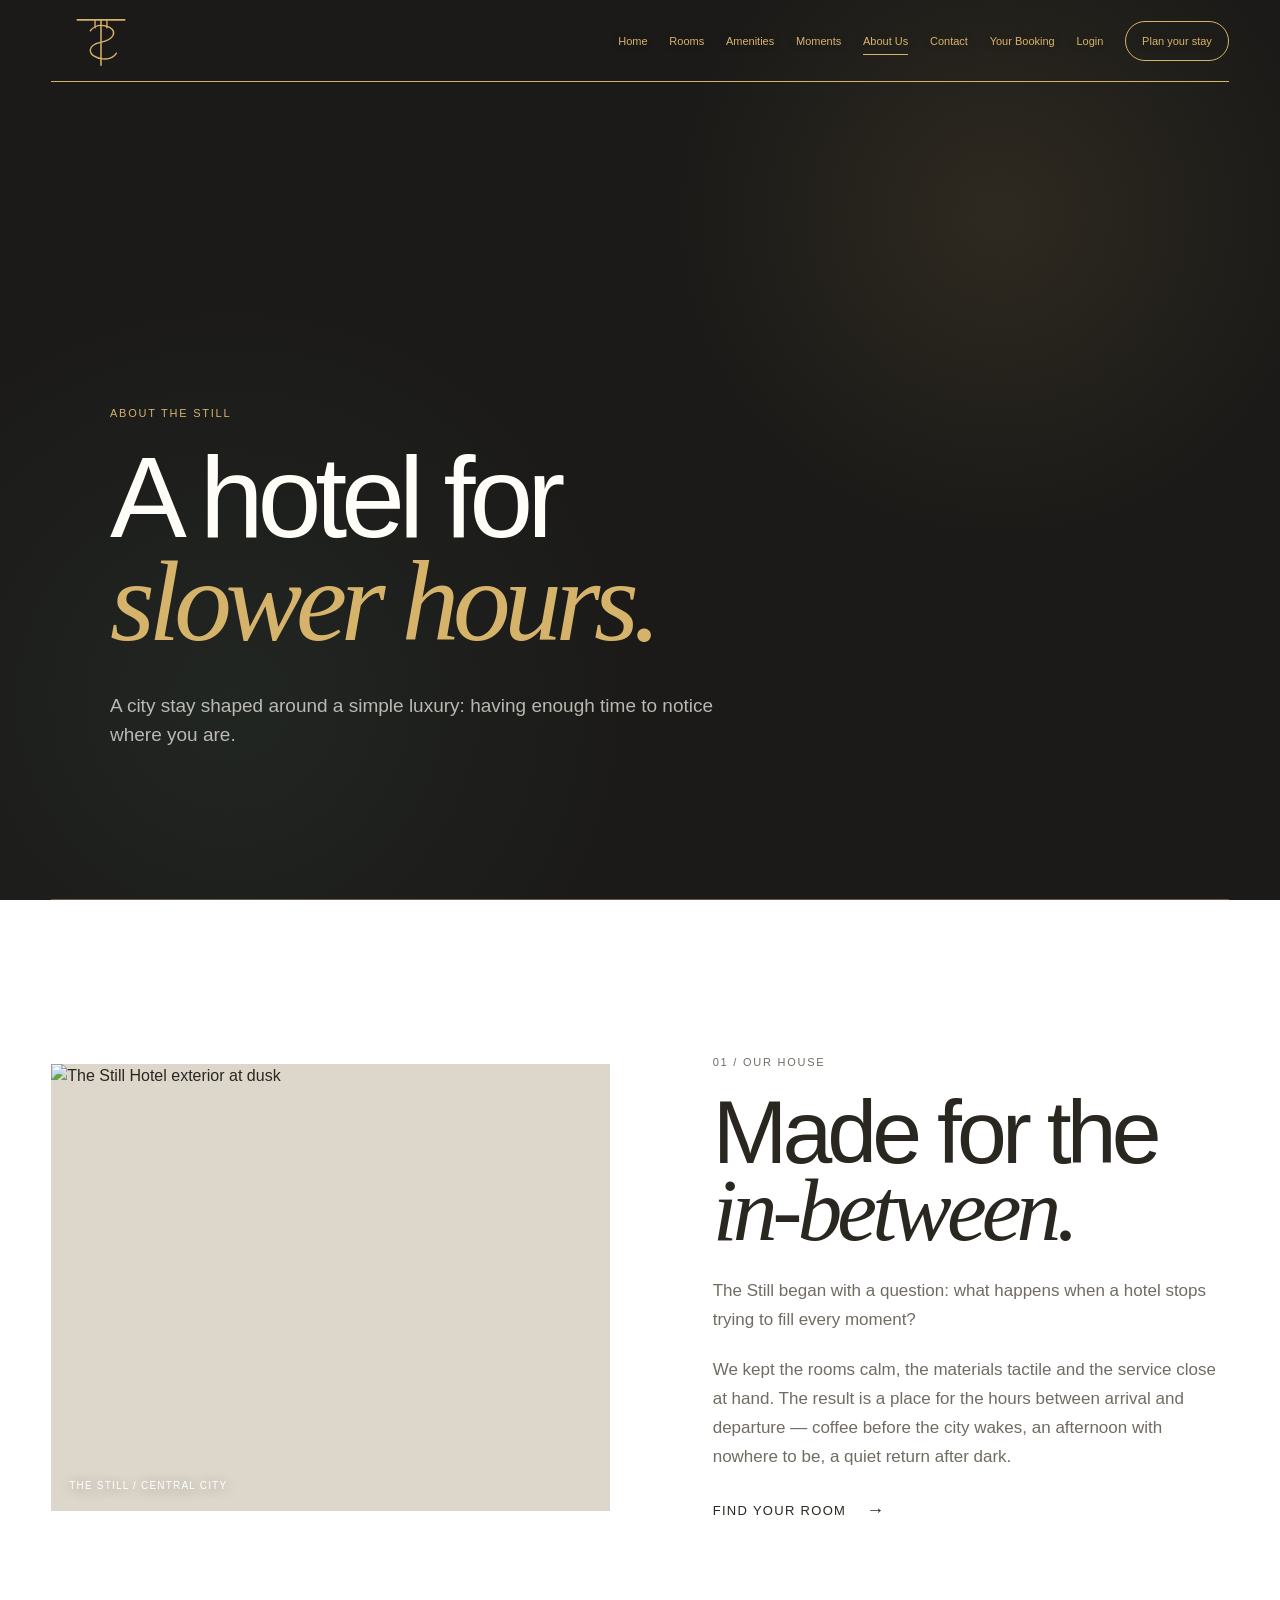
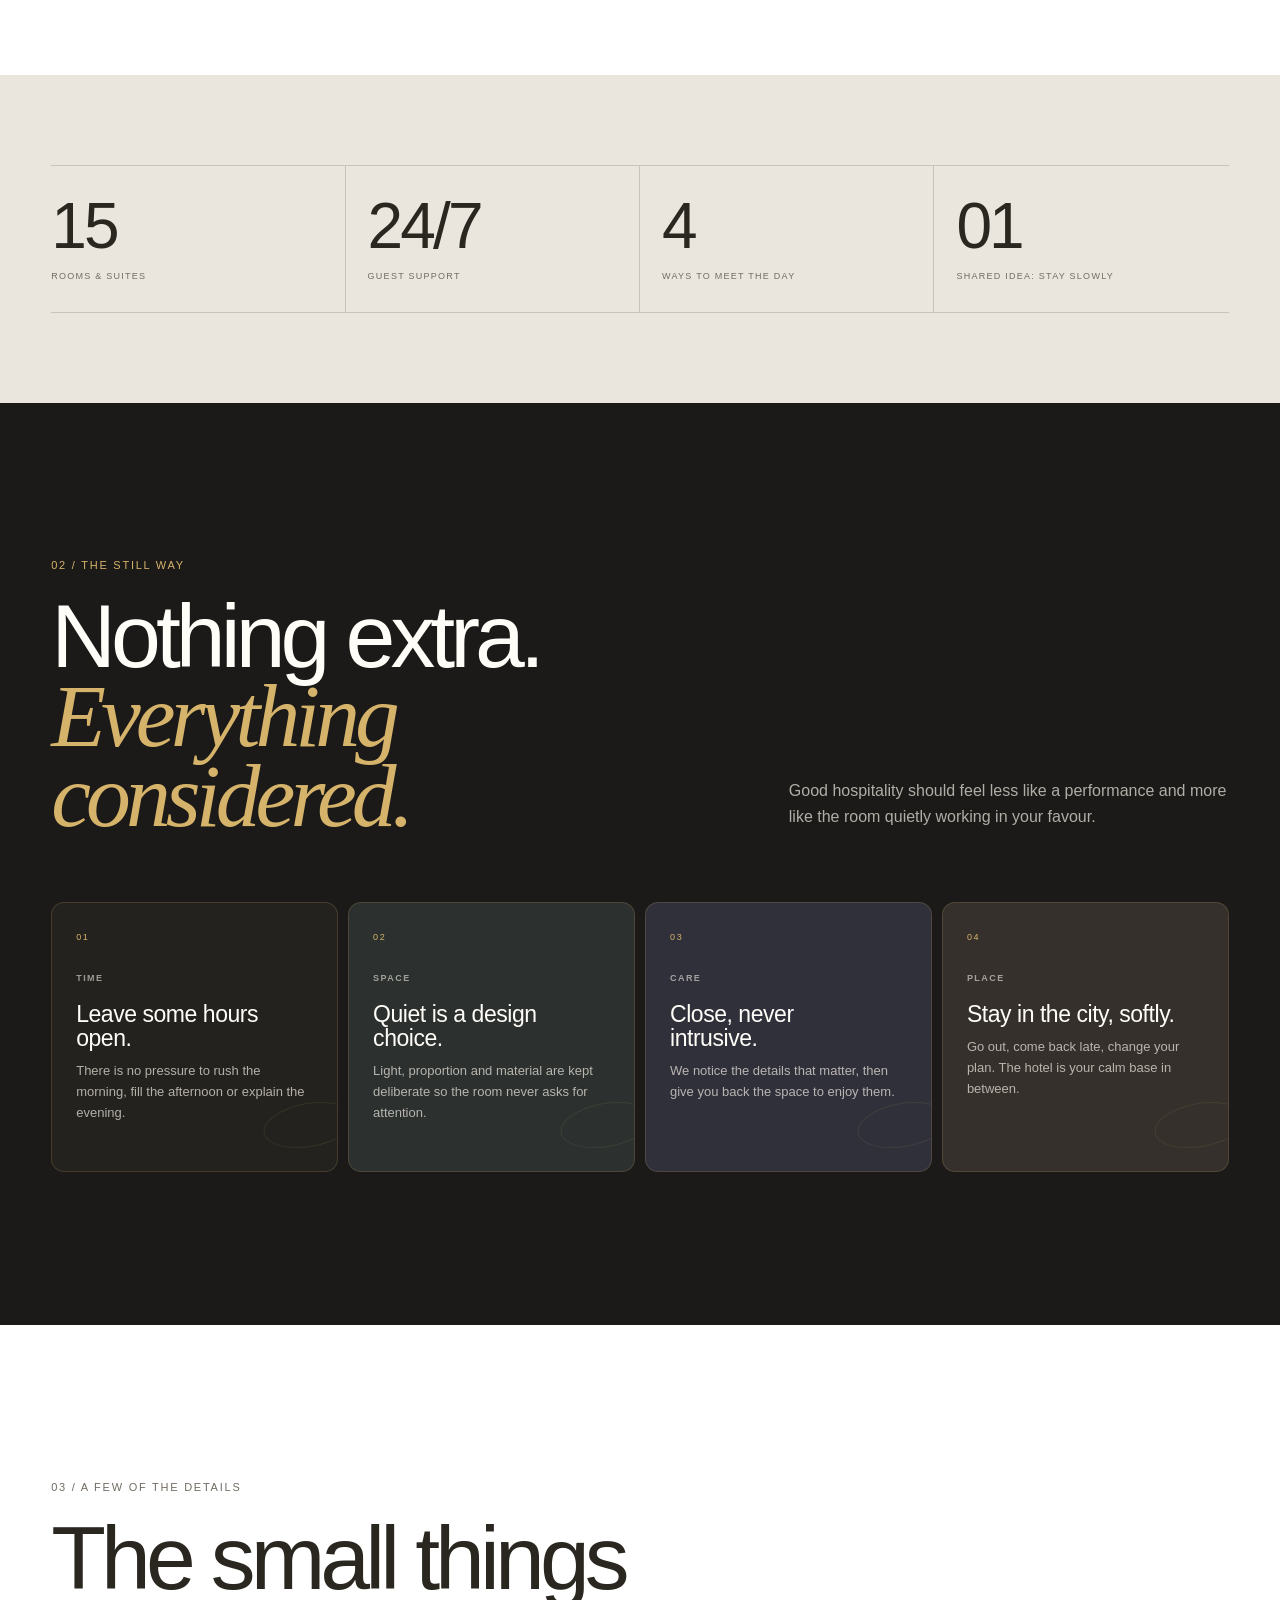
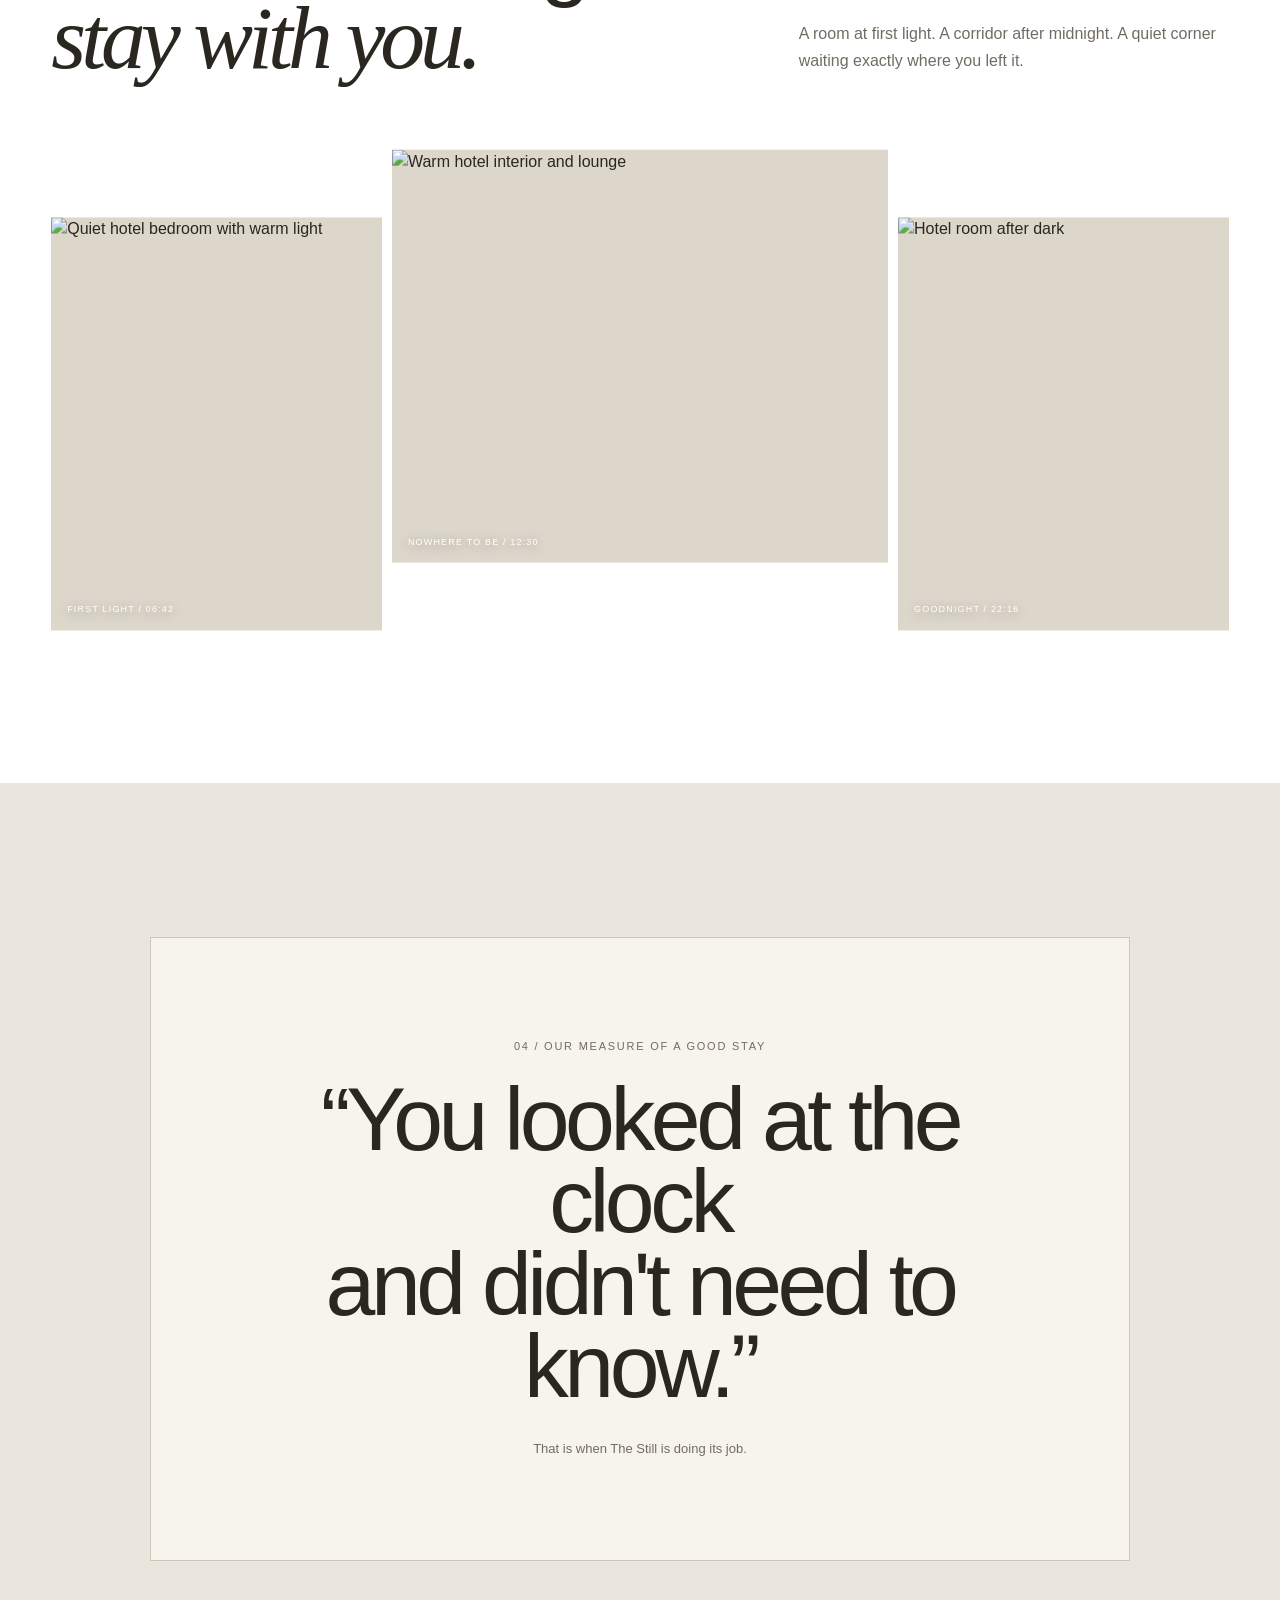
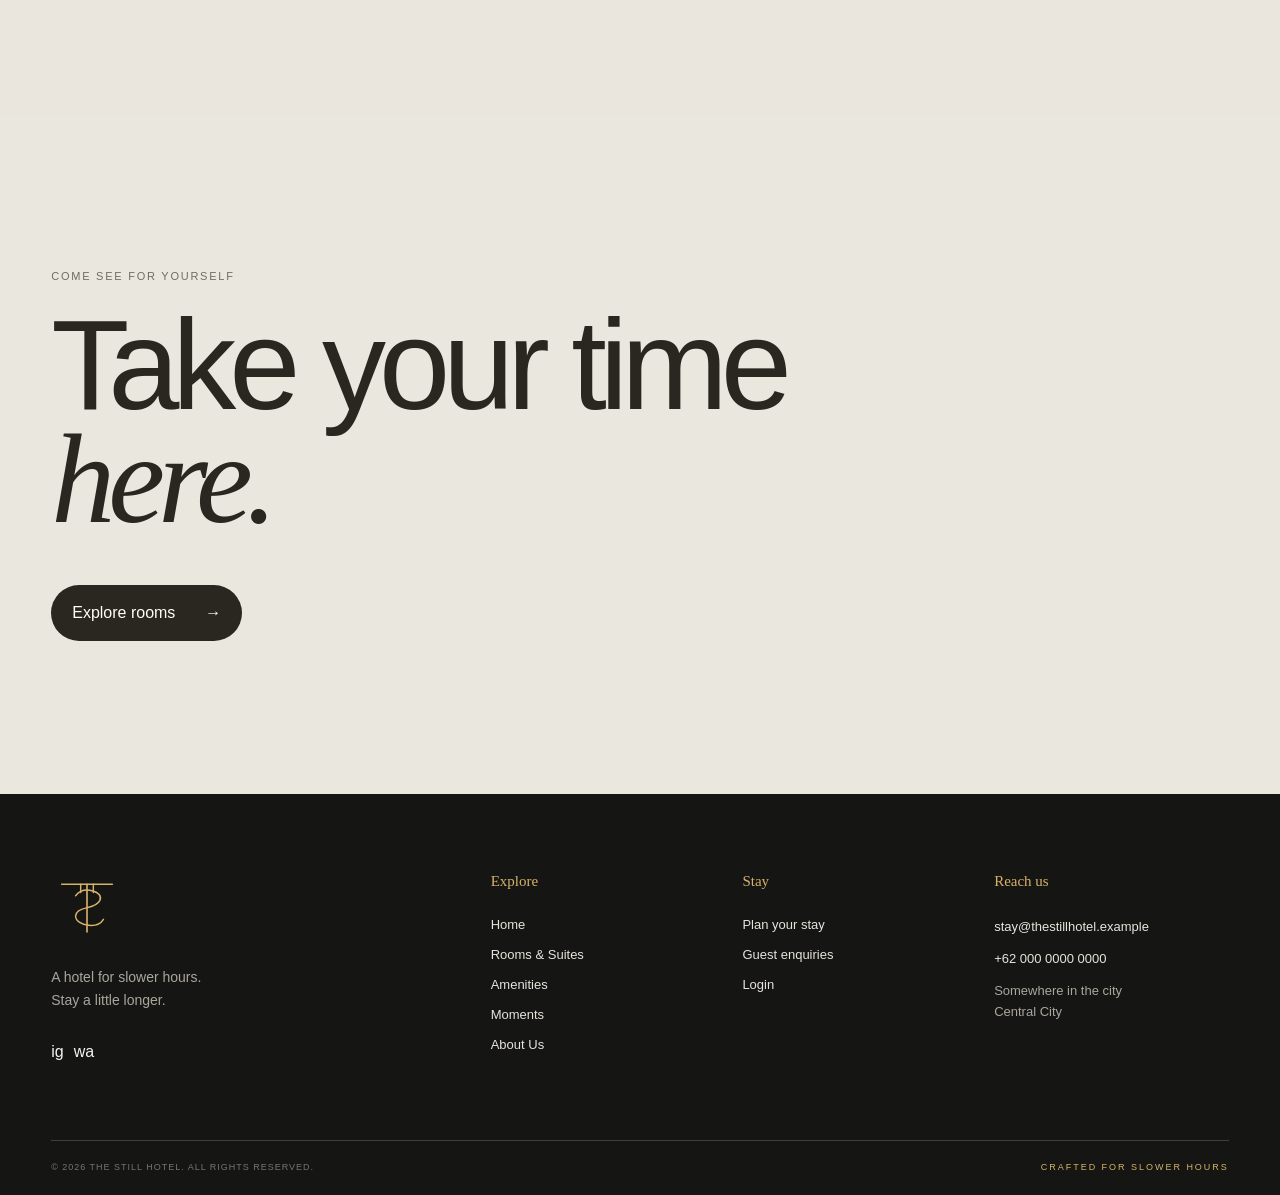
==== about.html @ 8d250fe7 "Polish non-functional social placeholders" ====
<!doctype html>
<html lang="en">
<head>
  <meta charset="utf-8">
  <meta name="viewport" content="width=device-width, initial-scale=1">
  <meta name="description" content="About The Still Hotel — a small hotel shaped around slower hours, thoughtful rooms and quiet hospitality.">
  <title>About Us — The Still Hotel</title>
  <link rel="canonical" href="https://budapesservices-dotcom.github.io/modern-hotel-booking/about.html">
  <meta property="og:type" content="website">
  <meta property="og:site_name" content="The Still Hotel">
  <meta property="og:title" content="About Us — The Still Hotel">
  <meta property="og:description" content="About The Still Hotel — a small hotel shaped around slower hours, thoughtful rooms and quiet hospitality.">
  <meta property="og:url" content="https://budapesservices-dotcom.github.io/modern-hotel-booking/about.html">
  <meta property="og:image" content="https://images.unsplash.com/photo-1600607687920-4e2a09cf159d?auto=format&fit=crop&w=1200&q=84">
  <meta property="og:image:alt" content="The Still Hotel — a quiet hotel interior">
  <meta name="twitter:card" content="summary_large_image">
  <meta name="twitter:title" content="About Us — The Still Hotel">
  <meta name="twitter:description" content="About The Still Hotel — a small hotel shaped around slower hours, thoughtful rooms and quiet hospitality.">
  <meta name="twitter:image" content="https://images.unsplash.com/photo-1600607687920-4e2a09cf159d?auto=format&fit=crop&w=1200&q=84">
  <link rel="preconnect" href="https://images.unsplash.com">
    <link rel="icon" href="assets/logo-still.svg" type="image/svg+xml">
<link rel="stylesheet" href="css/style.css">
</head>
<body class="page-about">
<header class="site-header signature-header" data-header>
  <a class="brand" href="index.html" aria-label="The Still Hotel home">
    <img class="brand-logo" src="assets/logo-still.svg" alt="">
  </a>
  <nav id="site-nav" class="site-nav" data-nav>
    <a href="index.html">Home</a>
    <a href="rooms.html">Rooms</a>
    <a href="amenities.html">Amenities</a>
    <a href="gallery.html">Moments</a>
    <a href="about.html" aria-current="page">About Us</a>
    <a href="contact.html">Contact</a>
    <a href="your-booking.html">Your Booking</a>
    <a href="login.html">Login</a>
    <a class="nav-book" href="rooms.html">Plan your stay</a>
  </nav>
  <button class="menu-toggle" type="button" aria-expanded="false" aria-label="Open navigation" aria-controls="site-nav" data-menu-toggle>
    <span class="menu-icon" aria-hidden="true"><i></i><i></i><i></i></span>
  </button>
</header>

<main>
  <section class="page-hero section">
    <div class="page-wrap narrow-hero">
      <p class="eyebrow">About The Still</p>
      <h1>A hotel for<br><em>slower hours.</em></h1>
      <p>A city stay shaped around a simple luxury: having enough time to notice where you are.</p>
    </div>
  </section>

  <section class="about-story about-house section">
    <div class="page-wrap about-story-grid">
      <div class="about-story-image image-frame">
        <img src="https://images.unsplash.com/photo-1566073771259-6a8506099945?auto=format&fit=crop&w=1400&q=88" alt="The Still Hotel exterior at dusk" loading="lazy" decoding="async">
        <span class="image-caption">THE STILL / CENTRAL CITY</span>
      </div>
      <div class="about-story-copy">
        <p class="eyebrow">01 / OUR HOUSE</p>
        <h2>Made for the<br><em>in-between.</em></h2>
        <p>The Still began with a question: what happens when a hotel stops trying to fill every moment?</p>
        <p>We kept the rooms calm, the materials tactile and the service close at hand. The result is a place for the hours between arrival and departure — coffee before the city wakes, an afternoon with nowhere to be, a quiet return after dark.</p>
        <a class="text-link" href="rooms.html">Find your room <span>→</span></a>
      </div>
    </div>
  </section>

  <section class="about-stats section">
    <div class="page-wrap">
      <div class="about-stats-grid">
        <div><strong>15</strong><span>Rooms &amp; suites</span></div>
        <div><strong>24/7</strong><span>Guest support</span></div>
        <div><strong>4</strong><span>Ways to meet the day</span></div>
        <div><strong>01</strong><span>Shared idea: stay slowly</span></div>
      </div>
    </div>
  </section>

  <section class="about-principles section">
    <div class="page-wrap">
      <div class="section-heading-row">
        <div>
          <p class="eyebrow">02 / THE STILL WAY</p>
          <h2>Nothing extra.<br><em>Everything considered.</em></h2>
        </div>
        <p>Good hospitality should feel less like a performance and more like the room quietly working in your favour.</p>
      </div>

      <div class="about-principle-grid">
        <article>
          <span>01</span>
          <strong>TIME</strong>
          <h3>Leave some hours open.</h3>
          <p>There is no pressure to rush the morning, fill the afternoon or explain the evening.</p>
        </article>
        <article>
          <span>02</span>
          <strong>SPACE</strong>
          <h3>Quiet is a design choice.</h3>
          <p>Light, proportion and material are kept deliberate so the room never asks for attention.</p>
        </article>
        <article>
          <span>03</span>
          <strong>CARE</strong>
          <h3>Close, never intrusive.</h3>
          <p>We notice the details that matter, then give you back the space to enjoy them.</p>
        </article>
        <article>
          <span>04</span>
          <strong>PLACE</strong>
          <h3>Stay in the city, softly.</h3>
          <p>Go out, come back late, change your plan. The hotel is your calm base in between.</p>
        </article>
      </div>
    </div>
  </section>

  <section class="about-gallery section">
    <div class="page-wrap">
      <div class="section-heading-row">
        <div>
          <p class="eyebrow">03 / A FEW OF THE DETAILS</p>
          <h2>The small things<br><em>stay with you.</em></h2>
        </div>
        <p>A room at first light. A corridor after midnight. A quiet corner waiting exactly where you left it.</p>
      </div>

      <div class="about-image-grid">
        <figure class="about-image about-image-tall image-frame">
          <img src="https://images.unsplash.com/photo-1600607687939-ce8a6c25118c?auto=format&fit=crop&w=1300&q=86" alt="Quiet hotel bedroom with warm light" loading="lazy" decoding="async">
          <figcaption>FIRST LIGHT / 06:42</figcaption>
        </figure>
        <figure class="about-image about-image-wide image-frame">
          <img src="https://images.unsplash.com/photo-1600566753190-17f0baa2a6c3?auto=format&fit=crop&w=1500&q=86" alt="Warm hotel interior and lounge" loading="lazy" decoding="async">
          <figcaption>NOWHERE TO BE / 12:30</figcaption>
        </figure>
        <figure class="about-image about-image-night image-frame">
          <img src="https://images.unsplash.com/photo-1551882547-ff40c63fe5fa?auto=format&fit=crop&w=1300&q=86" alt="Hotel room after dark" loading="lazy" decoding="async">
          <figcaption>GOODNIGHT / 22:16</figcaption>
        </figure>
      </div>
    </div>
  </section>

  <section class="about-moment section">
    <div class="page-wrap">
      <div class="about-moment-box">
        <p class="eyebrow">04 / OUR MEASURE OF A GOOD STAY</p>
        <blockquote>“You looked at the clock<br>and didn't need to know.”</blockquote>
        <span>That is when The Still is doing its job.</span>
      </div>
    </div>
  </section>

  <section class="contact-cta section">
    <div class="page-wrap">
      <p class="eyebrow">Come see for yourself</p>
      <h2>Take your time<br><em>here.</em></h2>
      <a class="button button-dark" href="rooms.html">Explore rooms <span>→</span></a>
    </div>
  </section>
</main>

<footer class="site-footer">
  <div class="page-wrap footer-main">
    <div class="footer-brand-col">
      <a class="footer-logo" href="index.html" aria-label="The Still Hotel home">
        <img src="assets/logo-still.svg" alt="">
      </a>
      <p class="footer-motto">A hotel for slower hours.<br>Stay a little longer.</p>
      <div class="footer-socials" aria-label="Social links">
        <span class="footer-social-placeholder" aria-label="Instagram">ig</span>
        <span class="footer-social-placeholder" aria-label="WhatsApp">wa</span>
      </div>
    </div>

    <nav class="footer-column" aria-label="Explore">
      <span class="footer-label">Explore</span>
      <a href="index.html">Home</a>
      <a href="rooms.html">Rooms &amp; Suites</a>
      <a href="amenities.html">Amenities</a>
      <a href="gallery.html">Moments</a>
      <a href="about.html">About Us</a>
    </nav>

    <nav class="footer-column" aria-label="Stay">
      <span class="footer-label">Stay</span>
      <a href="rooms.html" class="footer-action">Plan your stay</a>
      <a href="contact.html">Guest enquiries</a>
      <a href="login.html">Login</a>
    </nav>

    <div class="footer-column footer-reach">
      <span class="footer-label">Reach us</span>
      <a href="mailto:stay@thestillhotel.example">stay@thestillhotel.example</a>
      <a href="https://wa.me/620000000000" target="_blank" rel="noopener">+62 000 0000 0000</a>
      <p>Somewhere in the city<br>Central City</p>
    </div>
  </div>

  <div class="page-wrap footer-bottom">
    <span>© 2026 The Still Hotel. All rights reserved.</span>
    <span>CRAFTED FOR SLOWER HOURS</span>
  </div>
</footer>
<script src="js/contact-config.js" defer></script>
<script src="js/main.js" defer></script>
</body>
</html>
---- css/style.css ----
:root{--paper:#f7f4ed;--white:#fffdf9;--ink:#292720;--muted:#716c63;--line:#ded8cd;--accent:#b09a7b;--accent-soft:#d8c7ad;--olive:#727668;--max:1440px;--pad:clamp(20px,4vw,64px);--ease:cubic-bezier(.2,.7,.2,1)}
*{box-sizing:border-box;-webkit-tap-highlight-color:transparent}html{scroll-behavior:smooth;overflow-x:hidden}body{margin:0;overflow-x:hidden;max-width:100%;background:var(--paper);color:var(--ink);font-family:"Helvetica Neue",Arial,sans-serif;font-size:16px;line-height:1.5}body.no-scroll{overflow:hidden}img{display:block;width:100%;height:100%;object-fit:cover}a{color:inherit;text-decoration:none}button,input,select{font:inherit}button{cursor:pointer}.page-wrap{width:min(100% - 2*var(--pad),var(--max));margin-inline:auto}.section{padding-block:clamp(90px,12vw,180px)}.eyebrow{margin:0 0 24px;font-size:11px;letter-spacing:.16em;text-transform:uppercase;color:var(--muted)}em{font-family:Georgia,"Times New Roman",serif;font-weight:400}
.site-header{position:fixed;z-index:30;top:0;left:0;right:0;display:flex;align-items:center;justify-content:space-between;padding:26px var(--pad);transition:background .4s ease,color .4s ease,box-shadow .4s ease}.site-header.scrolled{background:rgba(247,244,238,.94);backdrop-filter:blur(14px);box-shadow:0 1px 0 rgba(0,0,0,.06)}.brand{display:inline-flex;align-items:center;justify-content:center;width:62px;height:62px;flex:0 0 62px;margin-left:42px;color:inherit}.brand-logo{display:block;width:60px;height:60px;object-fit:contain}.site-nav{display:flex;align-items:center;gap:32px;font-size:13px}.site-nav a{position:relative}.site-nav a:after{content:"";position:absolute;left:0;bottom:-6px;width:100%;height:1px;background:currentColor;transform:scaleX(0);transform-origin:right;transition:transform .35s var(--ease)}.site-nav a:hover:after,.site-nav a[aria-current="page"]:after{transform:scaleX(1);transform-origin:left}.nav-book{border:1px solid currentColor;border-radius:999px;padding:11px 16px;background:transparent;transition:background .35s ease,color .35s ease,border-color .35s ease,transform .3s var(--ease)}
.signature-header:not(.scrolled) .nav-book{background:var(--header-theme);color:#292720;border-color:var(--header-theme);text-shadow:none}
.signature-header.scrolled .nav-book{background:var(--ink);color:var(--white);border-color:var(--ink);text-shadow:none}

.signature-header:not(.scrolled) .nav-book:hover{background:var(--header-secondary,#183a59);color:#fff;border-color:var(--header-secondary,#183a59);transform:translateY(-1px)}
.signature-header.scrolled .nav-book:hover{background:var(--accent);color:var(--ink);border-color:var(--accent);transform:translateY(-1px)}.menu-toggle{display:none;position:relative;z-index:35;width:40px;height:40px;border:0;background:transparent;padding:8px;align-items:center;justify-content:center;color:inherit;cursor:pointer}.menu-icon{position:relative;width:24px;height:18px;display:block}.menu-icon i{position:absolute;left:0;width:24px;height:1px;background:currentColor;transform-origin:center;transition:transform .45s var(--ease),opacity .25s ease,background .8s ease}.menu-icon i:nth-child(1){top:1px}.menu-icon i:nth-child(2){top:8px}.menu-icon i:nth-child(3){top:15px}.menu-toggle[aria-expanded="true"] .menu-icon i:nth-child(1){transform:translateY(7px) rotate(45deg)}.menu-toggle[aria-expanded="true"] .menu-icon i:nth-child(2){opacity:0;transform:scaleX(0)}.menu-toggle[aria-expanded="true"] .menu-icon i:nth-child(3){transform:translateY(-7px) rotate(-45deg)}
.hero{position:relative;min-height:100svh;display:grid;align-items:end;overflow:hidden;color:#fff}.hero-image{position:absolute;inset:0;background-position:center;background-size:cover;transform:scale(1.04)}.hero h1{font-size:clamp(70px,13vw,190px);line-height:.82;letter-spacing:-.06em;margin:0;font-weight:500}.hero h1 em{font-size:1.08em}.hero-actions{display:flex;gap:26px;align-items:center}.button{display:inline-flex;align-items:center;justify-content:space-between;gap:30px;padding:15px 20px;border:1px solid transparent;border-radius:999px;transition:transform .3s var(--ease),background .3s ease,color .3s ease}.button:hover{transform:translateY(-2px)}.button-light{background:var(--hero-button-bg);color:var(--hero-button-fg);transition:background .8s ease,color .8s ease,transform .3s var(--ease)}
.button-light:hover{background:var(--hero-secondary);color:var(--hero-fg)}.button-dark{background:var(--ink);color:var(--white)}.button-full{width:100%}.text-link{display:inline-flex;gap:20px;align-items:center;padding:0;border:0;background:transparent;font-size:13px;text-transform:uppercase;letter-spacing:.1em}.text-link span{font-size:18px}.intro-copy{max-width:540px;font-size:clamp(19px,2.1vw,28px);line-height:1.32}.moment{padding-block:clamp(90px,14vw,200px)}.moment-copy p:not(.eyebrow){color:var(--muted);font-size:18px;max-width:430px;margin-bottom:34px}.image-frame{position:relative;overflow:hidden;background:#ddd7cb}.image-frame img{transition:transform 1.1s var(--ease)}.image-frame:hover img{transform:scale(1.035)}.image-tall{aspect-ratio:3/4;max-width:620px;margin-left:auto}.image-wide{aspect-ratio:16/10}.image-caption{position:absolute;left:18px;bottom:18px;color:#fff;font-size:10px;letter-spacing:.12em;text-transform:uppercase;text-shadow:0 2px 14px rgba(0,0,0,.45)}.stat-grid{display:grid;grid-template-columns:repeat(4,1fr);border-top:1px solid var(--line);border-bottom:1px solid var(--line)}.stat-grid div{padding:30px 20px 30px 0;border-right:1px solid var(--line)}.stat-grid div+div{padding-left:20px}.stat-grid div:last-child{border-right:0}.stat-grid strong{display:block;font-size:clamp(34px,5vw,64px);font-weight:400;letter-spacing:-.04em}.stat-grid span{font-size:11px;text-transform:uppercase;letter-spacing:.12em;color:var(--muted)}.closing-copy .eyebrow{color:#9f9a90}
.page-hero{padding-top:180px;padding-bottom:90px;background:#fff}.narrow-hero{max-width:1060px;margin-inline:auto}.narrow-hero h1{font-size:clamp(62px,9vw,130px);line-height:.9;letter-spacing:-.055em;font-weight:500;margin:0 0 38px}.narrow-hero>p:last-child{max-width:620px;font-size:19px;color:var(--muted)}.room-entry.room-entry-reverse .room-image{order:2}.room-image{aspect-ratio:4/3;overflow:hidden}.room-details>p:not(.eyebrow){color:var(--muted);font-size:17px;max-width:430px}.room-specs{display:flex;flex-wrap:wrap;gap:8px 18px;margin:28px 0 34px}.room-specs span{font-size:10px;text-transform:uppercase;letter-spacing:.1em;color:var(--muted)}.room-book{margin-top:10px}.amenities{background:var(--paper)}.section-heading h2{font-size:clamp(50px,7vw,92px);line-height:.9;letter-spacing:-.05em;font-weight:500;margin:0 0 80px}.amenity-grid{display:grid;grid-template-columns:repeat(3,1fr);border-top:1px solid var(--line)}.amenity-grid>div{padding:28px 32px 30px 0;border-bottom:1px solid var(--line)}.amenity-grid>div:nth-child(3n+2),.amenity-grid>div:nth-child(3n+3){padding-left:32px;border-left:1px solid var(--line)}.amenity-grid strong{font-size:10px;letter-spacing:.12em;color:var(--muted)}.amenity-grid h3{font-size:26px;font-weight:400;margin:20px 0 6px}.amenity-grid p{color:var(--muted);margin:0}.price-box{border:1px solid var(--line);padding:clamp(30px,5vw,70px);max-width:900px}.price-box h2{font-size:clamp(44px,6vw,76px);margin:0 0 18px;font-weight:500;letter-spacing:-.04em}.price-box p:last-child{color:var(--muted)}
.gallery-section{background:#fff}.gallery-item{grid-column:span 4;margin:0;cursor:zoom-in}.gallery-item img{aspect-ratio:4/3;transition:transform .7s var(--ease)}.gallery-item:hover img{transform:scale(1.02)}.gallery-item figcaption{padding-top:11px;font-size:10px;letter-spacing:.11em;text-transform:uppercase;color:var(--muted)}
.contact-grid>.page-wrap{display:grid;grid-template-columns:1fr 1fr;gap:1px;background:var(--line)}.contact-card{background:#fff;padding:clamp(34px,6vw,90px);min-height:500px}.contact-card h2{font-size:clamp(32px,4vw,58px);line-height:.98;letter-spacing:-.045em;font-weight:500;margin:0 0 42px;word-break:break-word}.contact-card+.contact-card{display:flex;flex-direction:column}.contact-card .text-link{margin-top:24px}.location-card p:not(.eyebrow){color:var(--muted);font-size:18px}.contact-cta{background:#eae7df}.contact-cta h2{font-size:clamp(60px,10vw,135px);line-height:.88;letter-spacing:-.055em;font-weight:500;margin:0 0 50px}
.site-footer{
  background:#151513;
  color:#f5f3ed;
  padding-top:76px;
}
.footer-main{
  display:grid;
  grid-template-columns:2fr 1fr 1fr 1.25fr;
  gap:clamp(30px,5vw,88px);
  padding-bottom:76px;
}
.footer-brand-col{
  min-width:0;
}
.footer-logo{
  width:72px;
  height:72px;
  display:flex;
  align-items:center;
  justify-content:center;
  margin-bottom:24px;
}
.footer-logo img{
  width:66px;
  height:66px;
  object-fit:contain;
}
.footer-motto{
  margin:0;
  max-width:270px;
  color:#aaa69d;
  font-size:14px;
  line-height:1.65;
}
.footer-socials{
  display:flex;
  gap:10px;
  margin-top:28px;
}
.footer-socials a{
  width:36px;
  height:36px;
  display:grid;
  place-items:center;
  border:1px solid rgba(255,255,255,.24);
  border-radius:50%;
  color:#f5f3ed;
  font-size:9px;
  letter-spacing:.08em;
  text-transform:uppercase;
  transition:color .3s ease,border-color .3s ease,transform .3s var(--ease);
}
.footer-socials a:hover{
  color:var(--accent);
  border-color:var(--accent);
  transform:translateY(-2px);
}
.footer-column{
  display:flex;
  flex-direction:column;
  align-items:flex-start;
  gap:10px;
}
.footer-label{
  margin-bottom:12px;
  color:#d6b26a;
  font-family:Georgia,"Times New Roman",serif;
  font-size:15px;
  font-weight:400;
}
.footer-column a,
.footer-action{
  padding:0;
  border:0;
  background:transparent;
  color:#e7e4dc;
  font-size:13px;
  line-height:1.55;
  text-align:left;
  transition:color .25s ease;
}
.footer-column a:hover,
.footer-action:hover{
  color:var(--accent);
}
.footer-reach{
  gap:12px;
}
.footer-reach p{
  margin:0;
  color:#aaa69d;
  font-size:13px;
  line-height:1.6;
}
.footer-bottom{
  display:flex;
  justify-content:space-between;
  align-items:center;
  gap:30px;
  border-top:1px solid rgba(255,255,255,.18);
  padding-block:20px;
  color:#77746d;
  font-size:9px;
  letter-spacing:.11em;
  text-transform:uppercase;
}
.footer-bottom span:last-child{
  color:#d6b26a;
  letter-spacing:.22em;
}

@media(max-width:899px){
  .footer-main{
    grid-template-columns:1fr 1fr;
    row-gap:52px;
  }
}
@media(max-width:599px){
  .site-footer{
    padding-top:54px;
  }
  .footer-main{
    grid-template-columns:1fr 1fr;
    gap:38px 24px;
    padding-bottom:48px;
  }
  .footer-brand-col{
    grid-column:1 / -1;
  }
  .footer-logo{
    width:58px;
    height:58px;
    margin-bottom:18px;
  }
  .footer-logo img{
    width:52px;
    height:52px;
  }
  .footer-motto{
    font-size:13px;
    max-width:240px;
  }
  .footer-socials{
    margin-top:20px;
  }
  .footer-socials a{
    width:32px;
    height:32px;
  }
  .footer-label{
    font-size:14px;
    margin-bottom:8px;
  }
  .footer-column a,
  .footer-action,
  .footer-reach p{
    font-size:12px;
  }
  .footer-bottom{
    flex-direction:column;
    align-items:flex-start;
    gap:8px;
    padding-block:16px;
    font-size:8px;
  }
}.booking-drawer{position:fixed;inset:0;z-index:100;visibility:hidden;pointer-events:none}.booking-drawer.open{visibility:visible;pointer-events:auto}.booking-backdrop{position:absolute;inset:0;background:rgba(16,15,13,.48);opacity:0;transition:opacity .45s ease}.booking-panel{position:absolute;right:0;top:0;height:100%;width:min(620px,100%);background:#f7f4ed;padding:clamp(26px,5vw,60px);transform:translateX(102%);transition:transform .55s var(--ease);overflow:auto}.booking-drawer.open .booking-backdrop{opacity:1}.booking-drawer.open .booking-panel{transform:translateX(0)}.booking-head{display:flex;justify-content:space-between;align-items:flex-start}.close-button{width:42px;height:42px;border:1px solid var(--line);border-radius:50%;background:transparent;font-size:28px;line-height:1}.booking-panel h2{font-size:clamp(48px,7vw,80px);line-height:.9;letter-spacing:-.05em;font-weight:500;margin:50px 0}.booking-fields{display:grid;grid-template-columns:1fr 1fr;gap:16px}.booking-fields label{display:grid;gap:8px;font-size:10px;letter-spacing:.12em;text-transform:uppercase;color:var(--muted)}.booking-fields label:last-child{grid-column:span 2}.booking-fields input,.booking-fields select{width:100%;border:1px solid var(--line);background:#fff;padding:16px 14px;color:var(--ink);outline:none}.booking-summary{display:flex;justify-content:space-between;align-items:center;border-block:1px solid var(--line);padding:22px 0;margin:30px 0;color:var(--muted);font-size:13px}.booking-summary strong{color:var(--ink);font-weight:400}.micro-copy{font-size:11px;color:var(--muted);text-align:center;margin:18px 0 0}.lightbox{position:fixed;inset:0;z-index:120;display:grid;place-items:center;padding:40px;background:rgba(10,10,9,.93);visibility:hidden;opacity:0;transition:opacity .3s ease,visibility .3s ease}.lightbox.open{visibility:visible;opacity:1}.lightbox img{width:auto;height:auto;max-width:min(92vw,1500px);max-height:84vh;object-fit:contain}.lightbox p{color:#fff;margin:16px 0 0;font-size:11px;letter-spacing:.12em;text-transform:uppercase}.lightbox-close{position:absolute;right:30px;top:30px;color:#fff;border-color:rgba(255,255,255,.25)}
.reveal{opacity:0;transform:translateY(28px);transition:opacity .9s ease,transform .9s var(--ease)}.reveal.is-visible{opacity:1;transform:none}@keyframes heroFade{0%,46%{opacity:1}52%,94%{opacity:0}100%{opacity:1}}@keyframes heroFadeB{0%,46%{opacity:0}52%,94%{opacity:1}100%{opacity:0}}
@media(max-width:900px){.site-nav{position:absolute;top:72px;left:var(--pad);right:var(--pad);padding:20px;background:rgba(245,243,238,.98);border:1px solid var(--line);display:none;flex-direction:column;align-items:stretch;gap:18px}.site-nav.open{display:flex}.menu-toggle{display:flex}.hero h1{font-size:clamp(62px,18vw,140px)}.moment-grid-reverse .image-wide{order:-1}.image-tall{margin-left:0;max-width:none}.stat-grid{grid-template-columns:1fr 1fr}.stat-grid div:nth-child(2){border-right:0}.stat-grid div:nth-child(3){border-top:1px solid var(--line)}.room-entry .room-image,.room-entry.room-entry-reverse .room-image{order:1;grid-column:2}.amenity-grid{grid-template-columns:1fr 1fr}.amenity-grid>div:nth-child(3n+2),.amenity-grid>div:nth-child(3n+3){padding-left:0;border-left:0}.amenity-grid>div:nth-child(2n){padding-left:24px;border-left:1px solid var(--line)}.gallery-item,.gallery-item-large,.gallery-item-wide,.gallery-item-tall{grid-column:span 6;margin-top:0}.contact-grid>.page-wrap{grid-template-columns:1fr}.contact-card{min-height:420px}}
@media(max-width:560px){:root{--pad:20px}.site-header{padding-block:20px}.signature-header{padding-block:14px}.brand{font-size:11px}.hero-actions{flex-direction:column;align-items:flex-start;gap:18px}.section{padding-block:80px}.stat-grid{grid-template-columns:1fr}.stat-grid div,.stat-grid div+div{padding:24px 0;border-right:0;border-top:1px solid var(--line)}.stat-grid div:first-child{border-top:0}.room-entry .room-image,.room-entry.room-entry-reverse .room-image,.room-entry .room-details,.room-entry.room-entry-reverse .room-details{grid-column:auto}.amenity-grid{grid-template-columns:1fr}.amenity-grid>div:nth-child(2n){padding-left:0;border-left:0}.gallery-item,.gallery-item-large,.gallery-item-wide,.gallery-item-tall{grid-column:span 12}.footer-bottom{flex-direction:column;gap:8px}.booking-fields{grid-template-columns:1fr}.booking-fields label:last-child{grid-column:auto}.booking-panel{padding:24px 20px}.booking-panel h2{margin:36px 0}.narrow-hero h1{font-size:clamp(54px,15vw,82px)}}
@media(prefers-reduced-motion:reduce){html{scroll-behavior:auto}.reveal{opacity:1;transform:none;transition:none}.image-frame img,.gallery-item img{transition:none}}
:focus-visible{outline:2px solid currentColor;outline-offset:4px}

/* =========================================================
   SIGNATURE HOMEPAGE / TIME AS INTERFACE
   ========================================================= */
.signature-header{
  --header-theme:var(--ink);
  --header-secondary:#183a59;
  color:var(--header-theme);
  overflow:visible;
  padding:11px var(--pad);
  transition:color .8s ease,background .4s ease,box-shadow .4s ease
}
.signature-header:after{content:"";position:absolute;left:var(--pad);right:var(--pad);bottom:0;height:1px;background:var(--header-theme);transform:scaleX(.12);transform-origin:center;opacity:0;transition:background .8s ease,transform .6s var(--ease),opacity .45s ease}
.signature-header.hero-visible:not(.scrolled):after{animation:headerRuleIn 1.2s cubic-bezier(.2,.7,.2,1) .12s forwards}
.signature-header:not(.hero-visible):after{transform:scaleX(.12);opacity:0}
.signature-header.scrolled:after{background:rgba(41,39,32,.14)}
.signature-header.scrolled{color:var(--ink)}
.signature-header:not(.scrolled)[data-tone="morning"]{--header-theme:#f0c56e;--header-secondary:#183a59}
.signature-header:not(.scrolled)[data-tone="afternoon"]{--header-theme:#e28a67;--header-secondary:#174f49}
.signature-header:not(.scrolled)[data-tone="blue-hour"]{--header-theme:#e5c36e;--header-secondary:#263b69}
.signature-header:not(.scrolled)[data-tone="night"]{--header-theme:#d99568;--header-secondary:#3f2547}
.signature-header:not(.scrolled){
  background:transparent;
  backdrop-filter:none;
  box-shadow:none;
}
.signature-header:not(.scrolled) .brand,
.signature-header:not(.scrolled) .site-nav a,
.signature-header:not(.scrolled) .menu-toggle{
  color:var(--header-theme);
  text-shadow:0 1px 9px rgba(0,0,0,.28);
}
.signature-header:not(.scrolled) .nav-book{
  background:transparent;
  color:var(--header-theme);
  border-color:currentColor;
}
.signature-header:not(.scrolled) .nav-book:hover{
  background:var(--header-theme);
  color:var(--header-secondary);
  border-color:var(--header-theme);
}
@keyframes headerRuleIn{from{transform:scaleX(.12);opacity:0}22%{opacity:1}to{transform:scaleX(1);opacity:1}}
.signature-header .nav-book{border-color:currentColor}
.signature-header .site-nav .nav-book:after{display:none}
.signature-hero{position:relative;height:100dvh;min-height:100svh;overflow:hidden;background:#24231e;color:var(--hero-fg);--hero-theme:#d6b36a;--hero-secondary:#183a59;--hero-fg:#fffdf8;--hero-button-bg:#d6b36a;--hero-button-fg:#183a59}
.signature-hero[data-tone="morning"]{--hero-theme:#d6b36a;--hero-secondary:#183a59;--hero-button-bg:#d6b36a;--hero-button-fg:#183a59}
.signature-hero[data-tone="afternoon"]{--hero-theme:#d77b63;--hero-secondary:#174f49;--hero-button-bg:#d77b63;--hero-button-fg:#174f49}
.signature-hero[data-tone="blue-hour"]{--hero-theme:#e6b15d;--hero-secondary:#263b69;--hero-button-bg:#e6b15d;--hero-button-fg:#263b69}
.signature-hero[data-tone="night"]{--hero-theme:#c77a5a;--hero-secondary:#3f2547;--hero-button-bg:#c77a5a;--hero-button-fg:#3f2547}

.hero-scenes,.hero-scene,.hero-wash,.hero-grain{position:absolute;inset:0}
.hero-scene{opacity:0;filter:brightness(.72) saturate(.92);transform:scale(1.055);transition:opacity .9s ease,transform 3.6s linear,filter .9s ease}
.hero-scene img{display:block;width:100%;height:100%;object-fit:cover;object-position:center;user-select:none;-webkit-user-drag:none}
.hero-scene.is-active{opacity:1;transform:scale(1)}
.hero-wash{background:linear-gradient(90deg,rgba(12,11,9,.78),rgba(12,11,9,.28) 54%,rgba(12,11,9,.46)),linear-gradient(0deg,rgba(12,11,9,.64),rgba(12,11,9,.14) 48%,transparent 72%)}
.signature-hero-inner{position:relative;z-index:2;height:100%;min-height:100svh;padding-top:30px;padding-bottom:30px;display:grid;grid-template-rows:1fr auto}
.signature-headline{align-self:center;max-width:760px;padding:3vh 0 4vh;transform:translateY(6vh)}
.hero-overline{display:flex;align-items:center;gap:11px;margin:0 0 20px;font-size:9px;letter-spacing:.2em;text-transform:uppercase;color:#fffdf8;text-shadow:0 1px 10px rgba(0,0,0,.4);transition:color .8s ease}
.hero-overline i{width:24px;height:1px;background:var(--hero-theme);box-shadow:0 1px 8px rgba(0,0,0,.3);transition:background .8s ease}
.signature-headline h1{font-size:clamp(58px,8vw,122px);line-height:.86;letter-spacing:-.048em;font-weight:400;margin:0;color:#fffdf8;text-shadow:0 2px 20px rgba(0,0,0,.42);transition:color .8s ease}
.signature-headline h1 em{font-family:Georgia,"Times New Roman",serif;font-weight:400;font-style:italic;color:var(--hero-theme);transition:color .8s ease}
.hero-lede{max-width:410px;font-size:clamp(15px,1.25vw,18px);line-height:1.5;color:var(--hero-fg);text-shadow:0 1px 12px rgba(0,0,0,.34);margin:32px 0 28px;transition:color .8s ease}
.hero-cta-row{display:flex;align-items:center;gap:10px;flex-wrap:wrap}
.button-outline-light{border-color:var(--hero-theme);color:var(--hero-theme);background:rgba(255,255,255,.04);backdrop-filter:blur(8px);transition:border-color .8s ease,color .8s ease,background .3s ease,transform .3s var(--ease)}
.button-outline-light:hover{border-color:var(--hero-secondary);color:var(--hero-secondary);background:var(--hero-theme)}
.time-rail{position:absolute;z-index:3;right:0;top:50%;transform:translateY(-42%);width:220px}
.time-rail>p{font-size:9px;letter-spacing:.16em;margin:0 0 18px;color:rgba(255,255,255,.72);text-shadow:0 1px 10px rgba(0,0,0,.24);transition:color .8s ease}
.time-track{border-left:1px solid color-mix(in srgb,var(--hero-theme) 76%,white 24%);display:grid;transition:border-color .8s ease}
.time-stop{position:relative;background:none;border:0;color:rgba(255,255,255,.80);text-shadow:0 1px 10px rgba(0,0,0,.4);padding:9px 0 9px 19px;text-align:left;display:grid;gap:2px;transition:color .35s ease}
.time-stop:before{content:"";position:absolute;left:-4px;top:17px;width:7px;height:7px;border-radius:50%;background:rgba(255,255,255,.35);transition:transform .35s ease,background .8s ease}
.time-stop span{font-size:11px;letter-spacing:.1em}
.time-stop small{font-size:8px;letter-spacing:.14em}
.time-stop.is-active{color:var(--hero-theme);text-shadow:0 1px 10px rgba(0,0,0,.45)}
.time-stop.is-active:before{background:var(--hero-theme);transform:scale(1.55)}
.time-story{position:relative;min-height:100svh;display:grid;align-items:center;background:#2f2e28;color:#fff;overflow:hidden}
.story-photo{position:absolute;inset:0;background-size:cover;background-position:center;opacity:0;transform:scale(1.05);transition:opacity 1.2s ease,transform 7s linear}
.story-photo.is-active{opacity:1;transform:scale(1)}
.time-story:after{content:"";position:absolute;inset:0;background:linear-gradient(90deg,rgba(40,38,31,.72),rgba(40,38,31,.16) 64%,rgba(40,38,31,.30))}
.story-time{font-size:11px;letter-spacing:.15em;padding-top:8px;color:rgba(255,255,255,.66)}
.story-copy .eyebrow{color:rgba(255,255,255,.58);margin-bottom:19px}
.story-copy h2{font-size:clamp(58px,8vw,112px);line-height:.84;letter-spacing:-.06em;font-weight:500;margin:0 0 30px}
.story-copy p:not(.eyebrow){font-size:18px;color:rgba(255,255,255,.76);max-width:500px;line-height:1.45;margin:0 0 35px}
.story-progress{height:1px;background:rgba(255,255,255,.25);margin-top:70px;overflow:hidden}
.story-progress span{display:block;width:25%;height:100%;background:#fff;transform-origin:left;transition:width 1s linear}
.rooms-preview{
  background:#ebe7df;
  position:relative;
}
.rooms-preview:before,
.rooms-preview:after{
  content:"";
  position:absolute;
  left:var(--pad);
  right:var(--pad);
  height:1px;
  background:rgba(41,39,32,.08);
  pointer-events:none;
}
.rooms-preview:before{top:0}
.rooms-preview:after{bottom:0}
.find-room-wrap{position:relative}
.find-room-intro{
  display:grid;
  grid-template-columns:minmax(0,1.15fr) minmax(260px,.85fr);
  gap:clamp(40px,8vw,140px);
  align-items:end;
  margin-bottom:clamp(56px,7vw,88px);
}
.find-room-intro h2{
  font-size:clamp(64px,7.5vw,108px);
  line-height:.84;
  letter-spacing:-.06em;
  font-weight:500;
  margin:0;
}
.find-room-note{
  max-width:390px;
  padding-bottom:4px;
}
.find-room-note p{
  margin:0 0 26px;
  color:var(--muted);
  font-size:14px;
  line-height:1.65;
}
.find-room-note .text-link{
  color:var(--ink);
  transition:color .3s ease;
}
.find-room-note .text-link span{
  transition:color .3s ease,transform .3s var(--ease);
}
.find-room-note .text-link:hover{
  color:var(--accent);
}
.find-room-note .text-link:hover span{
  color:var(--accent);
  transform:translateX(4px);
}
.suite-carousel{position:relative}
.suite-viewport{
  width:100%;
  overflow:hidden;
}
.suite-track{
  display:flex;
  gap:clamp(14px,2.2vw,30px);
  align-items:flex-start;
  transform:translate3d(0,0,0);
  transition:transform .75s var(--ease);
}
.suite-slide{
  flex:0 0 min(54vw,680px);
  max-width:680px;
  opacity:.34;
  transform:scale(.94);
  transform-origin:center top;
  transition:opacity .65s ease,transform .75s var(--ease);
}
.suite-slide.is-active{
  opacity:1;
  transform:scale(1);
}
 .suite-image{
  display:block;
  position:relative;
  overflow:hidden;
  aspect-ratio:16/9;
  max-height:425px;
  background:#e7e2d8;
  border-radius:10px;
  isolation:isolate;
}
.suite-image:after{
  content:"";
  position:absolute;
  inset:0;
  border:1px solid rgba(255,255,255,.18);
  pointer-events:none;
}
.suite-image img{
  transition:transform 1.1s var(--ease);
}
.suite-slide.is-active .suite-image:hover img{
  transform:scale(1.025);
}
.suite-meta{
  display:flex;
  justify-content:space-between;
  gap:20px;
  margin-top:16px;
  color:var(--muted);
  font-size:9px;
  letter-spacing:.14em;
  text-transform:uppercase;
}
 .suite-slide h3{
  margin:18px 0 6px;
  font-size:clamp(30px,3.2vw,48px);
  line-height:.9;
  letter-spacing:-.05em;
  font-weight:500;
}
.suite-slide>p{
  margin:0;
  color:var(--muted);
  font-size:15px;
}
.suite-controls{
  display:flex;
  align-items:center;
  justify-content:space-between;
  margin-top:30px;
  padding-top:18px;
  border-top:1px solid var(--line);
}
.suite-counter{
  display:flex;
  align-items:center;
  gap:12px;
  color:var(--muted);
  font-size:9px;
  letter-spacing:.16em;
}
.suite-counter i{
  width:40px;
  height:1px;
  background:var(--line);
}
.suite-counter span:first-child{color:var(--ink)}
.suite-buttons{display:flex;gap:8px}
.suite-arrow{
  width:42px;
  height:42px;
  display:grid;
  place-items:center;
  border:1px solid var(--line);
  border-radius:50%;
  background:transparent;
  color:var(--ink);
  transition:background .3s ease,color .3s ease,border-color .3s ease,transform .3s var(--ease);
}
.suite-arrow:hover{
  background:var(--ink);
  border-color:var(--ink);
  color:var(--white);
  transform:translateY(-2px);
}
.hotel-experience{
  background:var(--white);
  position:relative;
  overflow:hidden;
}
.experience-head{
  display:grid;
  grid-template-columns:minmax(0,1fr) minmax(250px,.62fr);
  gap:clamp(40px,8vw,120px);
  align-items:end;
  margin-bottom:clamp(50px,7vw,82px);
}
.experience-head h2{
  margin:0;
  max-width:900px;
  font-size:clamp(58px,6.7vw,96px);
  line-height:.87;
  letter-spacing:-.055em;
  font-weight:500;
}
.experience-intro{
  max-width:380px;
  margin:0 0 3px;
  color:var(--muted);
  font-size:14px;
  line-height:1.7;
}
.experience-carousel{position:relative}
.experience-viewport{
  width:100%;
  overflow:hidden;
  padding-block:6px 18px;
}
.experience-track{
  display:flex;
  gap:16px;
  width:max-content;
  will-change:transform;
  transition:none;
}
.experience-card{
  flex:0 0 clamp(230px,24vw,330px);
  min-height:290px;
  padding:22px 22px 24px;
  display:flex;
  flex-direction:column;
  justify-content:space-between;
  border:1px solid #dfdbd2;
  border-radius:14px;
  background:#f7f5f0;
  box-shadow:0 10px 28px rgba(41,39,32,.045);
}
.experience-card-top{
  display:grid;
  grid-template-columns:1fr;
  justify-items:center;
  align-items:start;
  position:relative;
  min-height:84px;
}
.experience-card-top>span{
  position:absolute;
  top:0;
  left:0;
  font-size:9px;
  letter-spacing:.16em;
  color:var(--muted);
}
.experience-icon{
  width:62px;
  height:62px;
  margin-top:6px;
  display:grid;
  place-items:center;
  color:#a47b43;
  border:1px solid #d9cbb7;
  border-radius:50%;
  background:#faf7f1;
  font-style:normal;
  box-shadow:0 6px 18px rgba(41,39,32,.06);
}
.experience-icon svg{
  width:28px;
  height:28px;
  fill:none;
  stroke:currentColor;
  stroke-width:1.35;
  stroke-linecap:round;
  stroke-linejoin:round;
}
.experience-card strong{
  display:block;
  max-width:250px;
  font-size:clamp(22px,2.1vw,31px);
  line-height:.96;
  letter-spacing:-.035em;
  font-weight:500;
}
.experience-card p{
  max-width:245px;
  margin:0;
  color:var(--muted);
  font-size:13px;
  line-height:1.6;
}
.experience-foot{
  display:flex;
  justify-content:space-between;
  align-items:center;
  padding-top:16px;
  border-top:1px solid rgba(41,39,32,.10);
  color:var(--muted);
  font-size:8px;
  letter-spacing:.14em;
  text-transform:uppercase;
}
.experience-status{
  display:flex;
  align-items:center;
  gap:7px;
}
.experience-status i{
  width:5px;
  height:5px;
  display:block;
  border-radius:50%;
  background:var(--accent);
  box-shadow:0 0 0 4px rgba(176,154,123,.13);
}
.experience-status b{
  color:var(--ink);
  font-weight:500;
}
@media(max-width:1100px) and (min-width:600px){
  .room-directory-row{
    grid-template-columns:42px 180px 90px minmax(0,1fr);
    grid-template-areas:
      "number image class main"
      "number image class action";
    column-gap:18px;
    row-gap:8px;
    align-items:center;
    min-height:188px;
    padding-block:16px;
  }
  .room-dir-number{grid-area:number}
  .room-dir-image{grid-area:image;width:180px;height:136px}
  .room-dir-class{grid-area:class;min-width:0}
  .room-dir-main{grid-area:main;min-width:0}
  .room-dir-action{
    grid-area:action;
    justify-self:start;
    white-space:nowrap;
    margin-top:2px;
  }
}
@media(max-width:1000px){
  .experience-head{
    grid-template-columns:1fr .8fr;
    gap:35px;
    margin-bottom:50px;
  }
  .experience-card{
    flex-basis:260px;
    min-height:260px;
  }
}
@media(max-width:599px){
  .experience-head{
    grid-template-columns:1fr;
    gap:20px;
    margin-bottom:34px;
  }
  .experience-head h2{font-size:clamp(50px,15vw,76px)}
  .experience-intro{font-size:13px;line-height:1.6}
  .experience-track{gap:10px}
  .experience-card{
    flex-basis:calc(100vw - 72px);
    min-height:230px;
    padding:18px;
    border-radius:11px;
  }
  .experience-card-top{min-height:70px}
  .experience-icon{width:52px;height:52px;margin-top:5px}
  .experience-icon svg{width:23px;height:23px}
  .experience-card strong{font-size:24px}
  .experience-card p{font-size:12px}
  .experience-foot{padding-top:13px}
}
.guest-notes-section{
  background:#ebe7df;
  position:relative;
  overflow:hidden;
}
.guest-notes-layout{
  display:grid;
  grid-template-columns:minmax(300px,.82fr) minmax(460px,1.18fr);
  gap:clamp(50px,9vw,140px);
  align-items:start;
}
.guest-notes-lead{
  position:sticky;
  top:120px;
}
.guest-notes-lead h2{
  margin:0 0 34px;
  font-size:clamp(66px,7.5vw,112px);
  line-height:.82;
  letter-spacing:-.06em;
  font-weight:500;
}
.guest-notes-lead>p:last-child{
  max-width:360px;
  margin:0;
  color:var(--muted);
  font-size:14px;
  line-height:1.7;
}
.guest-notes-list{
  border-top:1px solid var(--line);
}
.guest-note{
  position:relative;
  padding:34px 0 32px 52px;
  border-bottom:1px solid var(--line);
}
.guest-note-feature{
  padding-top:28px;
}
.guest-note-mark{
  position:absolute;
  left:0;
  top:28px;
  color:var(--accent);
  font-family:Georgia,"Times New Roman",serif;
  font-size:48px;
  line-height:.7;
}
.guest-note blockquote{
  max-width:690px;
  margin:0 0 22px;
  font-family:Georgia,"Times New Roman",serif;
  font-size:clamp(25px,2.6vw,40px);
  line-height:1.08;
  letter-spacing:-.025em;
}
.guest-note:not(.guest-note-feature) blockquote{
  font-size:clamp(22px,2.2vw,32px);
}
.guest-note-meta{
  display:flex;
  align-items:center;
  justify-content:space-between;
  gap:20px;
  max-width:690px;
  color:var(--muted);
  font-size:8px;
  letter-spacing:.14em;
  text-transform:uppercase;
}
.guest-note-meta>span:first-child{
  color:#8d887f;
}
.guest-rating{
  display:inline-flex;
  align-items:center;
  letter-spacing:.18em;
  font-size:11px;
}
.guest-rating b{
  color:#a77b43;
  font-weight:500;
}
.guest-rating i{
  color:#d8d5cf;
  font-style:normal;
}

@media(max-width:899px){
  .guest-notes-layout{
    grid-template-columns:1fr;
    gap:44px;
  }
  .guest-notes-lead{
    position:static;
  }
  .guest-notes-lead h2{
    font-size:clamp(56px,11vw,84px);
  }
  .guest-notes-list{
    display:grid;
    gap:14px;
    border-top:0;
  }
  .guest-note,
  .guest-note-feature{
    min-height:0;
    padding:26px 24px 24px 48px;
    border:1px solid var(--line);
    border-radius:12px;
    background:#f7f5f0;
  }
  .guest-note-mark{
    left:20px;
    top:24px;
    font-size:38px;
  }
  .guest-note blockquote,
  .guest-note:not(.guest-note-feature) blockquote{
    max-width:none;
    font-size:clamp(24px,4vw,34px);
  }
}

@media(max-width:599px){
  .guest-notes-section{
    padding-block:82px 96px;
  }
  .guest-notes-layout{
    gap:32px;
  }
  .guest-notes-lead h2{
    font-size:clamp(50px,15vw,74px);
    line-height:.86;
    margin-bottom:22px;
  }
  .guest-notes-lead>p:last-child{
    max-width:320px;
    font-size:13px;
    line-height:1.6;
  }
  .guest-notes-list{
    gap:10px;
  }
  .guest-note,
  .guest-note-feature{
    padding:22px 17px 18px 42px;
    border-radius:10px;
  }
  .guest-note-mark{
    left:15px;
    top:19px;
    font-size:32px;
  }
  .guest-note blockquote,
  .guest-note:not(.guest-note-feature) blockquote{
    font-size:22px;
    line-height:1.1;
    margin-bottom:20px;
  }
  .guest-note-meta{
    gap:10px;
    font-size:7px;
  }
  .guest-rating{
    font-size:10px;
    letter-spacing:.14em;
  }
}.final-call{
  position:relative;
  isolation:isolate;
  overflow:hidden;
  min-height:72vh;
  display:grid;
  place-items:center;
  color:#f6f2e9;
  background:#171613;
}
.final-call:before{
  content:"";
  position:absolute;
  inset:0;
  z-index:-2;
  background-image:var(--final-image);
  background-position:center;
  background-size:cover;
  transform:scale(1.035);
  filter:brightness(.42) saturate(.82) contrast(1.04);
  transition:background-image .2s ease,filter .6s ease,transform 1.6s var(--ease);
}
.final-call:after{
  content:"";
  position:absolute;
  inset:0;
  z-index:-1;
  background:
    linear-gradient(180deg,rgba(0,0,0,.58),rgba(0,0,0,.70)),
    radial-gradient(circle at 50% 45%,rgba(0,0,0,.10),rgba(0,0,0,.36));
  pointer-events:none;
}
.final-call-inner{
  position:relative;
  z-index:1;
  text-align:center;
}
.final-call .eyebrow{color:rgba(246,242,233,.62)}
.final-call h2{font-size:clamp(66px,10vw,144px);line-height:.86;letter-spacing:-.06em;font-weight:500;margin:0 0 44px;text-shadow:0 4px 28px rgba(0,0,0,.28)}
@media(max-width:1000px){
.find-room-intro{grid-template-columns:1fr .8fr;gap:40px;margin-bottom:56px}
.find-room-note{max-width:340px}
.suite-slide{flex-basis:min(66vw,620px)}
}
@media(max-width:599px){
.find-room-intro{grid-template-columns:1fr;gap:24px;margin-bottom:36px}
.find-room-intro h2{font-size:clamp(52px,15vw,78px)}
.find-room-note{max-width:100%}
.find-room-note p{font-size:13px;line-height:1.6;margin-bottom:20px}
.suite-viewport{overflow:visible}
.suite-track{gap:10px}
.suite-slide{flex-basis:min(82vw,360px);opacity:.24;transform:scale(.965)}
.suite-slide.is-active{opacity:1;transform:scale(1)}
.suite-image{aspect-ratio:4/3;max-height:270px}
.suite-meta{font-size:7px;margin-top:12px}
.suite-slide h3{font-size:29px;margin-top:14px}
.suite-slide>p{font-size:13px}
.suite-controls{margin-top:22px;padding-top:14px}
.suite-arrow{width:38px;height:38px}
}
@media(max-width:1000px){.time-rail{position:relative;top:auto;right:auto;transform:none;width:100%;margin-top:30px}.time-rail>p{display:none}.time-track{border-left:0;border-top:1px solid rgba(255,255,255,.25);grid-template-columns:repeat(4,1fr)}.time-stop{padding:16px 10px 8px 0}.time-stop:before{left:0;top:-4px}.time-stop small{white-space:nowrap}.signature-headline{padding-top:5vh;transform:translateY(-1vh)}.story-time{padding-top:0}}
@media(max-width:560px){.signature-header{padding-block:8px}.brand{width:48px;height:48px;flex-basis:48px;margin-left:20px}.brand-logo{width:46px;height:46px}.signature-hero-inner{padding-top:32px;padding-bottom:22px}.signature-headline{padding:5vh 0 2vh;transform:translateY(0)}.signature-headline h1{font-size:clamp(52px,17vw,84px);letter-spacing:-.038em;line-height:.9}.hero-lede{font-size:16px;margin:28px 0}.hero-cta-row{gap:8px}.hero-cta-row .button{width:100%}.time-track{grid-template-columns:repeat(2,1fr);row-gap:8px}.time-stop{padding:13px 0}.time-stop:before{display:none}.statement-grid h2,.section-heading-row h2{font-size:clamp(50px,16vw,80px)}.story-copy h2{font-size:clamp(52px,16vw,84px)}.story-copy p:not(.eyebrow){font-size:16px}.story-progress{margin-top:50px}.final-call h2{font-size:clamp(58px,16vw,90px)}}
@media(max-width:560px){
  .signature-hero{width:100%;max-width:100%;height:100svh;min-height:100svh;overflow:hidden}
  .signature-hero-inner{width:calc(100% - 40px);max-width:none;min-width:0;height:100%;padding-top:78px;padding-bottom:18px;grid-template-rows:1fr auto}
  .hero-scenes,.hero-wash,.hero-grain{width:100%;height:100%;min-width:0}
  .hero-scene{width:100%;height:100%;min-width:0;background-position:center}
  .signature-headline{width:100%;max-width:100%;min-width:0;padding:3vh 0 1vh;transform:translateY(0)}
  .signature-headline h1{font-size:clamp(46px,15vw,74px);line-height:.9;letter-spacing:-.035em;max-width:100%;overflow-wrap:normal;word-break:normal}
  .hero-lede{max-width:300px;font-size:15px;line-height:1.45;margin:24px 0}
  .hero-cta-row{display:grid;grid-template-columns:1fr;width:min(100%,290px);gap:8px}
  .hero-cta-row .button{width:100%;min-width:0}
  .time-rail{position:relative;right:auto;top:auto;transform:none;width:100%;max-width:100%;min-width:0;margin-top:16px}
  .time-track{width:100%;grid-template-columns:repeat(2,minmax(0,1fr));gap:7px 18px}
  .time-stop{min-width:0;width:100%;padding:11px 0;text-align:left;overflow:hidden}
  .time-stop span,.time-stop small{min-width:0;overflow:hidden;text-overflow:ellipsis}
  .time-stop small{white-space:normal}
  .site-header{width:100%;max-width:100%;padding-inline:20px}
  .signature-header{padding-block:8px}
  .signature-header .brand{margin-left:0}
  .signature-header .menu-toggle{background:transparent;max-width:max-content}
  .site-nav{display:none !important}
  .site-nav.open{display:flex !important}
}
@media(prefers-reduced-motion:reduce){.signature-header:after{animation:none;transform:scaleX(1);opacity:1}.hero-scene,.story-photo{transition:none;transform:none}.hero-scene.is-active,.story-photo.is-active{transform:none}.story-progress span{transition:none}}




/* =========================================================
   OUR STORY — THE BUILDING KEEPS TIME
   ========================================================= */
.our-story{background:var(--white);position:relative;overflow:hidden}
.story-architecture-grid{
  position:relative;
  min-height:min(86vh,900px);
  display:grid;
  grid-template-columns:minmax(300px,.88fr) minmax(460px,1.12fr);
  column-gap:clamp(48px,7vw,110px);
  align-items:center;
}
.story-architecture-copy{
  position:relative;
  z-index:3;
  padding:clamp(30px,6vw,82px) 0;
}
.story-label{
  display:flex;
  align-items:center;
  gap:18px;
  width:max-content;
  margin-bottom:clamp(34px,5vw,66px);
  color:var(--muted);
  font-size:9px;
  letter-spacing:.18em;
  text-transform:uppercase;
}
.story-label span:first-child{
  color:var(--accent);
  font-size:10px;
  letter-spacing:.1em;
}
.story-label:after{
  content:"";
  width:54px;
  height:1px;
  background:var(--line);
}
.story-title{
  max-width:650px;
  margin:0 0 36px;
  font-size:clamp(62px,7vw,116px);
  line-height:.84;
  letter-spacing:-.06em;
  font-weight:500;
}
.story-title em{font-style:italic}
.story-datum{
  display:flex;
  align-items:center;
  gap:14px;
  width:min(340px,72%);
  margin:0 0 30px;
}
.story-datum i{
  display:block;
  width:100%;
  height:1px;
  background:var(--accent);
  transform:scaleX(.28);
  transform-origin:left;
  transition:transform 1.2s var(--ease);
}
.story-datum span{
  display:block;
  width:5px;
  height:5px;
  border-radius:50%;
  background:var(--accent);
  flex:0 0 5px;
}
.reveal.is-visible .story-datum i{transform:scaleX(1)}
.story-lede{
  max-width:470px;
  margin:0 0 16px;
  font-size:clamp(20px,2vw,29px);
  line-height:1.26;
  letter-spacing:-.02em;
}
.story-text{
  max-width:455px;
  margin:0 0 30px;
  color:var(--muted);
  font-size:14px;
  line-height:1.7;
}
.story-link{
  margin-bottom:48px;
  color:var(--ink);
  transition:color .3s ease;
}
.story-link span{
  transition:transform .3s var(--ease),color .3s ease;
}
.story-link:hover{
  color:var(--accent);
}
.story-link:hover span{
  color:var(--accent);
  transform:translateX(4px);
}
.story-hours{
  display:flex;
  gap:clamp(20px,3vw,42px);
  padding-top:22px;
  border-top:1px solid var(--line);
  max-width:520px;
}
.story-hours .story-hour{
  appearance:none;
  display:grid;
  gap:4px;
  min-width:86px;
  padding:0;
  margin:0;
  border:0;
  background:transparent;
  color:var(--ink);
  text-align:left;
  cursor:pointer;
  touch-action:manipulation;
}
.story-hours .story-hour:focus-visible{
  outline:1px solid var(--accent);
  outline-offset:6px;
}
.story-hours .story-hour strong{

  font-size:12px;
  letter-spacing:.08em;
  font-weight:500;
}
.story-hours .story-hour small{
  font-size:8px;
  letter-spacing:.13em;
  color:var(--muted);
  text-transform:uppercase;
}
.story-hours .story-hour.is-active strong{
  color:var(--story-time-color);
}
.story-hour{
  --story-time-color:#8A7355;
}
.story-hour[data-moment="morning"]{--story-time-color:#B08A4B}
.story-hour[data-moment="afternoon"]{--story-time-color:#A46852}
.story-hour[data-moment="blue-hour"]{--story-time-color:#697A96}
.story-hour.is-active{
  position:relative;
}
.story-hour.is-active:after{
  content:"";
  position:absolute;
  left:0;
  bottom:-2px;
  width:26px;
  height:1px;
  background:var(--story-time-color);
}
.story-architecture-figure{
  position:relative;
  z-index:2;
  margin:0;
  min-width:0;
}
.story-architecture-image{
  position:relative;
  width:calc(100% + clamp(40px,7vw,120px));
  margin-right:calc(clamp(40px,7vw,120px) * -1);
  overflow:hidden;
  background:transparent;
  box-shadow:none;
}
.story-triptych{
  position:relative;
  width:100%;
  aspect-ratio:5/3;
  overflow:visible;
}
.story-triptych-stage{
  position:absolute;
  inset:0;
  opacity:0;
  visibility:hidden;
  pointer-events:none;
  transform:translate3d(0,10px,0) scale(.992);
  transition:opacity .62s var(--ease),transform .62s var(--ease),visibility 0s linear .62s;
  will-change:opacity,transform;
}
.story-triptych-stage.is-active{
  opacity:1;
  visibility:visible;
  transform:translate3d(0,0,0) scale(1);
  transition:opacity .62s var(--ease),transform .62s var(--ease),visibility 0s linear 0s;
}
.story-pane{
  position:absolute;
  top:0;
  display:block;
  overflow:hidden;
  width:calc((100% - 32px) / 5);
  height:76%;
  background-image:var(--story-stage-image);
  background-repeat:no-repeat;
  background-size:500% 100%;
  filter:saturate(.88) contrast(1.02);
  box-shadow:none;
  --panel-parallax:0px;
  transition:transform .55s var(--ease),filter .55s ease;
}
.story-pane-1{
  left:0;
  background-position:left center;
  transform:translate3d(0,var(--panel-parallax),0);
}
.story-pane-2{
  left:calc((100% - 32px) / 5 + 8px);
  background-position:25% center;
  transform:translate3d(0,var(--panel-parallax),0);
}
.story-pane-3{
  left:calc(2 * ((100% - 32px) / 5 + 8px));
  background-position:50% center;
  transform:translate3d(0,var(--panel-parallax),0);
}
.story-pane-4{
  left:calc(3 * ((100% - 32px) / 5 + 8px));
  background-position:75% center;
  transform:translate3d(0,var(--panel-parallax),0);
}
.story-pane-5{
  right:0;
  background-position:right center;
  transform:translate3d(0,var(--panel-parallax),0);
}
.story-architecture-figure:hover .story-pane{
  filter:saturate(.94) contrast(1.03);
}
.story-architecture-figure figcaption{
  display:flex;
  justify-content:space-between;
  gap:24px;
  padding-top:12px;
  color:var(--muted);
  font-size:9px;
  letter-spacing:.12em;
  text-transform:uppercase;
}
.story-quote{
  position:absolute;
  z-index:4;
  right:clamp(18px,4vw,58px);
  bottom:clamp(40px,7vw,88px);
  width:min(310px,28vw);
  padding:22px 20px 20px;
  background:rgba(247,244,237,.93);
  border:1px solid rgba(214,207,195,.9);
  box-shadow:0 16px 48px rgba(30,27,23,.08);
  backdrop-filter:blur(8px);
}
.story-quote-mark{
  display:block;
  color:var(--accent);
  font-family:Georgia,"Times New Roman",serif;
  font-size:34px;
  line-height:.7;
  margin-bottom:14px;
}
.story-quote p{
  margin:0;
  font-family:Georgia,"Times New Roman",serif;
  font-size:clamp(17px,1.5vw,22px);
  line-height:1.15;
}

/* =========================================================
   RESPONSIVE LOCK
   Four deliberate device modes:
   1. Mobile      < 600px
   2. Foldables   600–899px
   3. Tablet      900–1199px
   4. Desktop     1200px+
   The hero is always exactly one viewport high.
   ========================================================= */

html,body{width:100%;max-width:100%;min-width:0;overflow-x:hidden}
body{min-height:100%;}
section[id]{scroll-margin-top:92px;}

.signature-hero{
  width:100%;
  max-width:100%;
  height:100dvh;
  min-height:100svh;
  max-height:100dvh;
  overflow:hidden;
}
.signature-hero-inner{
  width:min(100% - 2*var(--pad),var(--max));
  height:100%;
  min-height:100%;
  min-width:0;
}


/* Elegant touch navigation for devices that use the hamburger menu. */
@media (max-width:899px){
  .signature-header:before{
    content:"";
    position:fixed;
    inset:0;
    z-index:0;
    background:rgba(0,0,0,.32);backdrop-filter:blur(3px);-webkit-backdrop-filter:blur(3px);
    opacity:0;
    visibility:hidden;
    pointer-events:none;
    transition:opacity .45s ease,visibility .45s ease;
  }

  .signature-header.menu-open:before{
    opacity:1;
    visibility:visible;
  }

  .signature-header .brand,
  .signature-header .menu-toggle{
    z-index:36;
  }

  .signature-header .site-nav{
    position:fixed!important;
    top:0!important;
    right:0!important;
    bottom:0!important;
    left:auto!important;
    z-index:34;
    width:min(86vw,420px)!important;
    max-width:420px!important;
    height:100dvh;
    margin:0!important;
    padding:104px 30px 38px!important;
    display:flex!important;
    flex-direction:column;
    align-items:stretch!important;
    justify-content:flex-start;
    gap:0!important;
    background:rgba(20,19,17,.76);
    color:#fff;
    backdrop-filter:blur(16px) saturate(120%);
    -webkit-backdrop-filter:blur(16px) saturate(120%);
    border-left:1px solid rgba(255,255,255,.14)!important;
    border-top:0!important;
    border-right:0!important;
    border-bottom:0!important;
    box-shadow:-22px 0 55px rgba(0,0,0,.24);
    opacity:0;
    visibility:hidden;
    pointer-events:none;
    transform:translateX(102%);
    transition:transform .65s var(--ease),opacity .35s ease,visibility 0s linear .65s;
    overflow:auto;
  }

  .signature-header .site-nav.open{
    opacity:1;
    visibility:visible;
    pointer-events:auto;
    transform:translateX(0);
    transition:transform .65s var(--ease),opacity .35s ease,visibility 0s linear 0s;
  }

  .signature-header .site-nav a{
    position:relative;
    display:flex;
    align-items:center;
    min-height:62px;
    padding:0 0 0 2px;
    border-bottom:1px solid rgba(255,255,255,.14);
    font-family:Georgia,"Times New Roman",serif;
    font-size:clamp(27px,6vw,38px);
    font-weight:400;
    letter-spacing:-.03em;
    opacity:0;
    transform:translateX(20px);
    transition:opacity .55s ease,transform .65s var(--ease),color .25s ease;
  }

  .signature-header .site-nav a:after{display:none}

  .signature-header .site-nav.open a:nth-child(1){opacity:1;transform:none;transition-delay:.08s}
  .signature-header .site-nav.open a:nth-child(2){opacity:1;transform:none;transition-delay:.12s}
  .signature-header .site-nav.open a:nth-child(3){opacity:1;transform:none;transition-delay:.16s}
  .signature-header .site-nav.open a:nth-child(4){opacity:1;transform:none;transition-delay:.20s}
  .signature-header .site-nav.open a:nth-child(5){opacity:1;transform:none;transition-delay:.24s}
  .signature-header .site-nav.open a:nth-child(6){opacity:1;transform:none;transition-delay:.28s}
  .signature-header .site-nav.open a:nth-child(7){opacity:1;transform:none;transition-delay:.32s}

  .signature-header .site-nav a:hover{
    color:var(--header-theme);
  }

  .signature-header .site-nav .nav-book{
    align-self:flex-start;
    margin-top:28px;
    background:var(--header-theme,#d6b36a);
    color:#292720;
    border-color:var(--header-theme,#d6b36a);
    text-shadow:none;
    padding:12px 18px;
    opacity:0;
    transform:translateY(12px);
    transition:opacity .5s ease,transform .6s var(--ease),background .3s ease,color .3s ease,border-color .3s ease;
  }

  .signature-header .site-nav.open .nav-book{
    opacity:1;
    transform:none;
    transition-delay:.3s;
  }
}
/* ---------- 1. MOBILE ---------- */
@media (max-width:599px){
  :root{--pad:20px}

  .site-header,
  .signature-header{
    width:100%;
    max-width:100%;
    min-width:0;
    height:54px;
    padding:6px max(18px,env(safe-area-inset-right)) 6px max(18px,env(safe-area-inset-left));
  }

  .signature-header:after{
    left:max(18px,env(safe-area-inset-left));
    right:max(18px,env(safe-area-inset-right));
  }

  .brand{
    width:40px;
    height:40px;
    flex:0 0 40px;
    margin-left:0;
  }
  .brand-logo{width:38px;height:38px}

  .menu-toggle{
    display:flex;
    flex:0 0 auto;
    width:30px;
    height:30px;
    min-width:30px;
    padding:4px 0;
    margin:0;
    background:transparent;
    border:0;
  }
  .menu-icon{width:23px;height:16px}
  .menu-icon i{width:23px}
  .menu-icon i:nth-child(1){top:1px}
  .menu-icon i:nth-child(2){top:7px}
  .menu-icon i:nth-child(3){top:13px}

  
  .signature-hero-inner{
    width:calc(100% - 40px);
    max-width:none;
    min-width:0;
    height:100%;
    padding:70px 0 16px;
    display:grid;
    grid-template-rows:minmax(0,1fr) auto;
    gap:10px;
  }

  .signature-headline{
    width:100%;
    max-width:100%;
    min-width:0;
    align-self:center;
    padding:0;
    transform:none;
  }

  .hero-overline{
    max-width:100%;
    margin-bottom:16px;
    font-size:8px;
    letter-spacing:.17em;
  }

  .signature-headline h1{
    width:100%;
    max-width:100%;
    min-width:0;
    font-size:clamp(48px,14vw,72px);
    line-height:.88;
    letter-spacing:-.035em;
    overflow-wrap:normal;
    word-break:normal;
  }

  .hero-lede{
    width:100%;
    max-width:300px;
    font-size:15px;
    line-height:1.42;
    margin:22px 0 20px;
  }

  .hero-cta-row{
    display:grid;
    grid-template-columns:minmax(0,1fr);
    width:min(100%,300px);
    gap:8px;
  }
  .hero-cta-row .button{
    width:100%;
    min-width:0;
  }

  .time-rail{
    position:relative;
    inset:auto;
    width:100%;
    max-width:100%;
    min-width:0;
    margin:0;
    transform:none;
  }

  .time-rail>p{display:none}

  .time-track{
    width:100%;
    max-width:100%;
    min-width:0;
    border-left:0;
    border-top:1px solid rgba(255,255,255,.24);
    grid-template-columns:repeat(2,minmax(0,1fr));
    gap:0 18px;
  }

  .time-stop{
    width:100%;
    min-width:0;
    padding:10px 0 5px;
    overflow:hidden;
  }
  .time-stop:before{display:none}
  .time-stop span,
  .time-stop small{
    display:block;
    min-width:0;
    max-width:100%;
    overflow:hidden;
    text-overflow:ellipsis;
  }
  .time-stop small{white-space:nowrap}

  .hero-scene{width:100%;height:100%;min-width:0;min-height:100%}
}

/* ---------- 2. FOLDABLES ---------- */
@media (min-width:600px) and (max-width:899px){
  :root{--pad:28px}

  .site-header,
  .signature-header{
    width:100%;
    max-width:100%;
    min-width:0;
    height:72px;
    padding:10px max(28px,env(safe-area-inset-right)) 10px max(28px,env(safe-area-inset-left));
  }

  .signature-header:after{
    left:max(28px,env(safe-area-inset-left));
    right:max(28px,env(safe-area-inset-right));
  }

  .brand{
    width:52px;
    height:52px;
    flex:0 0 52px;
    margin-left:0;
  }
  .brand-logo{width:50px;height:50px}

  .signature-hero-inner{
    width:calc(100% - 56px);
    max-width:none;
    min-width:0;
    height:100%;
    padding:86px 0 22px;
    display:grid;
    grid-template-rows:minmax(0,1fr) auto;
    gap:18px;
  }

  .signature-headline{
    width:min(100%,620px);
    max-width:100%;
    min-width:0;
    align-self:center;
    padding:0;
    transform:none;
  }

  .signature-headline h1{
    max-width:100%;
    font-size:clamp(62px,10vw,86px);
    line-height:.86;
    letter-spacing:-.042em;
  }

  .hero-lede{
    max-width:420px;
    font-size:16px;
    line-height:1.45;
    margin:24px 0;
  }

  .hero-cta-row{
    width:min(100%,380px);
    gap:8px;
  }
  .hero-cta-row .button{
    min-width:0;
  }

  .time-rail{
    position:relative;
    inset:auto;
    width:100%;
    max-width:100%;
    min-width:0;
    transform:none;
    margin:0;
  }
  .time-rail>p{display:none}
  .time-track{
    width:100%;
    border-left:0;
    border-top:1px solid rgba(255,255,255,.26);
    grid-template-columns:repeat(4,minmax(0,1fr));
    gap:0 16px;
  }
  .time-stop{
    min-width:0;
    padding:14px 0 5px;
    overflow:hidden;
  }
  .time-stop:before{display:none}
  .time-stop small{
    display:block;
    white-space:nowrap;
    overflow:hidden;
    text-overflow:ellipsis;
  }
}

/* Foldable in landscape: use the wider canvas for a true split composition. */
@media (min-width:600px) and (max-width:899px) and (orientation:landscape){
  .signature-hero-inner{
    grid-template-columns:minmax(0,1fr) 210px;
    grid-template-rows:1fr;
    align-items:center;
    gap:42px;
    padding-top:86px;
    padding-bottom:26px;
  }

  .signature-headline{
    align-self:center;
    width:100%;
  }

  .signature-headline h1{
    font-size:clamp(58px,8.4vw,82px);
  }

  .time-rail{
    align-self:center;
    width:210px;
  }

  .time-track{
    border-top:0;
    border-left:1px solid rgba(255,255,255,.26);
    grid-template-columns:1fr;
  }

  .time-stop{padding:12px 0 12px 18px}
  .time-stop:before{
    display:block;
    left:-4px;
    top:20px;
  }
}

/* Real dual-screen foldables with a horizontal hinge. */
@media (horizontal-viewport-segments:2){
  .signature-hero-inner{
    width:100%;
    max-width:none;
    padding-left:calc(28px + env(viewport-segment-left 0 0));
    padding-right:calc(28px + env(viewport-segment-right 1 0));
    column-gap:env(viewport-segment-width 0 0);
  }
}
@media (vertical-viewport-segments:2){
  .signature-hero-inner{
    height:100dvh;
    min-height:100svh;
  }
}

/* ---------- 3. TABLET ---------- */
@media (min-width:900px) and (max-width:1199px){
  :root{--pad:42px}

  .site-header,
  .signature-header{
    width:100%;
    max-width:100%;
    height:78px;
    padding:12px var(--pad);
  }

  .signature-header:after{
    left:var(--pad);
    right:var(--pad);
  }

  .brand{
    width:56px;
    height:56px;
    flex:0 0 56px;
    margin-left:0;
  }
  .brand-logo{width:54px;height:54px}

  .site-nav{
    gap:24px;
    font-size:12px;
  }

  .nav-book{padding:10px 15px}

  .signature-hero-inner{
    width:calc(100% - 84px);
    max-width:none;
    min-width:0;
    height:100%;
    padding:100px 0 30px;
    display:grid;
    grid-template-columns:minmax(0,1fr) 205px;
    grid-template-rows:1fr;
    align-items:center;
    gap:42px;
  }

  .signature-headline{
    max-width:700px;
    min-width:0;
    align-self:center;
    padding:0;
    transform:none;
  }

  .signature-headline h1{
    font-size:clamp(76px,9vw,108px);
    line-height:.84;
    letter-spacing:-.045em;
  }

  .hero-lede{
    max-width:410px;
    font-size:17px;
    margin:28px 0 24px;
  }

  .hero-cta-row{
    width:min(100%,390px);
    gap:8px;
  }

  .time-rail{
    position:relative;
    right:auto;
    top:auto;
    width:205px;
    transform:none;
    align-self:center;
  }

  .time-track{
    border-left:1px solid rgba(255,255,255,.28);
    border-top:0;
    grid-template-columns:1fr;
  }

  .time-stop{
    padding:12px 0 12px 18px;
    min-width:0;
  }

  .time-stop small{
    white-space:nowrap;
    overflow:hidden;
    text-overflow:ellipsis;
  }
  .time-stop:before{
    display:block;
    left:-4px;
    top:20px;
  }
}

/* ---------- 4. DESKTOP ---------- */
@media (min-width:1200px){
  .site-header,
  .signature-header{
    width:100%;
    max-width:100%;
    height:82px;
    padding:12px var(--pad);
  }

  .brand{
    width:64px;
    height:64px;
    flex:0 0 64px;
    margin-left:18px;
  }
  .brand-logo{width:62px;height:62px}

  .signature-hero-inner{
    width:min(100% - 2*var(--pad),var(--max));
    height:100%;
    min-width:0;
    padding-top:112px;
    padding-bottom:34px;
    display:grid;
    grid-template-columns:minmax(0,1fr) 230px;
    grid-template-rows:1fr;
    align-items:center;
    gap:70px;
  }

  .signature-headline{
    max-width:820px;
    min-width:0;
    align-self:center;
    padding:0;
    transform:translateY(5vh);
  }

  .signature-headline h1{
    font-size:clamp(92px,8vw,126px);
    line-height:.84;
    letter-spacing:-.048em;
  }

  .hero-lede{
    max-width:420px;
    font-size:17px;
    margin:30px 0 26px;
  }

  .time-rail{
    position:relative;
    right:auto;
    top:auto;
    width:230px;
    transform:none;
    align-self:center;
  }

  .time-track{
    border-left:1px solid color-mix(in srgb,var(--hero-theme) 76%,white 24%);
    border-top:0;
    grid-template-columns:1fr;
  }

  .time-stop{
    padding:12px 0 12px 19px;
    min-width:0;
  }

  .time-stop:before{
    display:block;
    left:-4px;
    top:20px;
  }
}

/* Touch polish */
a,button,input,select{ -webkit-tap-highlight-color:transparent; }
button,.button,a{ touch-action:manipulation; }
button:focus:not(:focus-visible),a:focus:not(:focus-visible){outline:none}

/* Arrow marks stay typographic and never resemble emoji/stickers. */
.button span:not(.whatsapp-mark),.text-link span{
  font-family:Arial,"Helvetica Neue",sans-serif;
  font-weight:400;
  font-style:normal;
  line-height:1;
}

/* Compact hero actions on touch devices. */
@media(max-width:599px){
  .hero-cta-row{
    display:flex;
    width:auto;
    max-width:100%;
    flex-wrap:wrap;
    align-items:flex-start;
    justify-content:flex-start;
    gap:8px;
  }
  .hero-cta-row .button{
    width:auto;
    min-width:0;
    max-width:100%;
    padding:13px 17px;
    gap:15px;
  }
}


@media (max-width:599px){
  .story-layout{gap:34px}
  .story-copy-block .eyebrow{margin-bottom:20px}
  .story-lede{font-size:20px;line-height:1.3}
  .story-text{font-size:14px;line-height:1.6;margin-bottom:26px}
}

@media (max-width:1199px){
  .story-architecture-grid{
    min-height:760px;
    grid-template-columns:minmax(280px,.9fr) minmax(380px,1.1fr);
    column-gap:54px;
  }
  .story-title{font-size:clamp(58px,7vw,94px)}
  .story-quote{width:250px}
}
@media (max-width:899px){
  .story-architecture-grid{
    min-height:0;
    grid-template-columns:1fr;
    row-gap:26px;
    padding-top:30px;
    padding-bottom:34px;
  }
  .story-architecture-copy{
    display:contents;
  }
  .story-label{
    order:1;
    margin-top:20px;
  }
  .story-title{
    order:2;
  }
  .story-hours{
    order:3;
    display:grid;
    grid-template-columns:repeat(3,minmax(0,1fr));
    gap:10px;
    width:100%;
    max-width:100%;
    margin-top:-8px;
    padding-top:14px;
  }
  .story-hours .story-hour{
    min-width:0;
  }
  .story-hours .story-hour strong{
    font-size:11px;
  }
  .story-hours .story-hour small{
    font-size:7px;
    white-space:nowrap;
  }
  .story-architecture-figure{
    order:4;
    width:min(100%,720px);
    margin-left:auto;
  }
  .story-architecture-image{
    width:100%;
    margin-right:0;
  }
  .story-triptych{aspect-ratio:16/9}
  .story-datum{
    order:5;
    width:82%;
    margin:0;
  }
  .story-lede{
    order:6;
  }
  .story-text{
    order:7;
  }
  .story-link{
    order:8;
    margin-bottom:0;
  }
  .story-quote{
    display:none;
  }
}
@media (max-width:599px){
  .story-architecture-grid{
    width:calc(100% - 40px);
    padding-top:8px;
    padding-bottom:18px;
    row-gap:18px;
  }
  .story-label{
    margin-bottom:34px;
  }
  .story-title{
    font-size:clamp(48px,14vw,72px);
    line-height:.88;
    margin-bottom:26px;
  }
  .story-datum{width:82%;margin-bottom:18px}
  .story-lede{font-size:20px;line-height:1.3;margin-top:0}
  .story-text{font-size:14px;line-height:1.6;margin-bottom:24px}
  .story-link{margin-bottom:30px}
  .story-hours{
    display:grid;
    grid-template-columns:repeat(3,minmax(0,1fr));
    gap:8px;
    width:100%;
    max-width:100%;
    padding-top:16px;
    margin-top:0;
  }
  .story-hours .story-hour{
    min-width:0;
  }
  .story-hours .story-hour strong{
    font-size:10px;
  }
  .story-hours .story-hour small{
    font-size:6.5px;
    letter-spacing:.1em;
  }
  .story-triptych{aspect-ratio:5/3}
  .story-pane{width:calc((100% - 24px) / 5);height:82%}
  .story-pane-2{left:calc((100% - 24px) / 5 + 6px)}
  .story-pane-3{left:calc(2 * ((100% - 24px) / 5 + 6px))}
  .story-pane-4{left:calc(3 * ((100% - 24px) / 5 + 6px))}
  .story-quote{
    display:none;
  }
  .story-quote-mark{
    font-size:24px;
    margin-bottom:7px;
  }
  .story-quote p{
    font-size:14px;
    line-height:1.16;
  }
}

@media (prefers-reduced-motion:reduce){
  .story-triptych-stage{transition:none}
  .story-pane{transition:none}
}


/* =========================================================
   ROOMS PAGE — STILL HOTEL ROOM ATLAS
   ========================================================= */
.page-rooms{background:var(--white)}

/* Rooms hero — darker, quiet-luxury treatment. */
.page-rooms .rooms-hero{
  background:#1b1a18;
  color:#f4f0e7;
}
.page-rooms .rooms-hero-copy .eyebrow{
  color:#b8b1a5;
}
.page-rooms .rooms-hero-copy h1{
  color:#f8f4eb;
}
.page-rooms .rooms-hero-copy h1 em{
  color:#d6b36a;
}
.page-rooms .rooms-hero-lede{
  color:#b9b2a7;
}
.page-rooms .rooms-hero .button-dark{
  background:#f4f0e7;
  color:#292720;
  border-color:#f4f0e7;
}
.page-rooms .rooms-hero .button-dark:hover{
  background:#d6b36a;
  color:#292720;
  border-color:#d6b36a;
}
.page-rooms .rooms-hero-stamp{
  color:#9e978c;
}

/* Section 2 starts a little lower to give the page a calmer transition. */
.page-rooms .room-atlas-section{
  padding-top:clamp(120px,15vw,210px);
}

.room-atlas-section{
  background:#e9e4da;
  color:#2c2924;
}
.room-atlas-head{
  display:grid;
  grid-template-columns:minmax(0,1fr) minmax(250px,.6fr);
  gap:clamp(40px,8vw,120px);
  align-items:end;
  margin-bottom:62px;
}
.room-atlas-head h2{
  margin:0;
  color:#26231f;
  font-size:clamp(64px,7vw,108px);
  line-height:.84;
  letter-spacing:-.06em;
  font-weight:500;
}
.room-atlas-head>p{
  max-width:400px;
  margin:0 0 3px;
  color:#665f55;
  font-size:14px;
  line-height:1.7;
}

.room-filter-group{display:flex;align-items:center;justify-content:center;gap:12px;min-width:0;flex:1}
.room-filter-group:first-child{flex:1}
.room-filter-group + .room-filter-group{flex:1.2;padding-left:20px;border-left:1px solid #cfc7ba}
.room-filter-bar{
  position:sticky;
  top:82px;
  z-index:8;
  display:flex;
  justify-content:center;
  align-items:center;
  gap:0;
  min-height:72px;
  margin-bottom:36px;
  padding-block:10px;
  border-block:1px solid #cfc7ba;
  background:rgba(233,228,218,.96);
  backdrop-filter:blur(14px);
}
.room-filter-tabs{display:flex;align-items:center;justify-content:center;gap:8px;flex-wrap:wrap}
.room-filter{
  border:1px solid transparent;
  background:transparent;
  color:#6f685f;
  padding:10px 12px;
  font-size:9px;
  letter-spacing:.13em;
  text-transform:uppercase;
  cursor:pointer;
  transition:color .3s ease,border-color .3s ease,background .3s ease;
}
.room-filter span{margin-left:5px;opacity:.55}
.room-filter:hover{color:#24211d}
.room-filter.is-active{color:#24211d;border-color:#beb5a8;background:#f4f0e8;box-shadow:0 2px 0 rgba(44,41,36,.04)}
.room-directory{
  border-top:1px solid #cfc7ba;
  box-shadow:0 1px 0 rgba(44,41,36,.03);
}
.room-directory-row{
  display:grid;
  min-width:0;
  grid-template-columns:52px 220px 110px minmax(280px,1fr) 150px;
  gap:clamp(18px,2.5vw,36px);
  align-items:center;
  min-height:196px;
  padding-block:18px;
  border-bottom:1px solid #cfc7ba;
  background:rgba(246,242,234,.30);
  transition:padding .55s var(--ease),background .35s ease,opacity .4s ease,transform .4s var(--ease);
}
.room-directory-row:nth-child(even){background:rgba(255,252,247,.45)}
.room-directory-row:hover{background:#ded7ca}
.room-directory-row.is-filter-hidden{display:none}
.room-dir-number{align-self:start;padding-top:12px;color:#756e64;font-size:10px;letter-spacing:.12em;transform:translateX(-6px)}
.room-dir-image{
  width:220px;
  height:156px;
  overflow:hidden;
  border-radius:8px;
  background:#ddd7cb;
}
.room-dir-image img{width:100%;height:100%;object-fit:cover;transition:transform .9s var(--ease),filter .6s ease}
.room-directory-row:hover .room-dir-image img{transform:scale(1.035)}
.room-dir-class{align-self:stretch;display:flex;flex-direction:column;justify-content:center;gap:7px}
.room-dir-class span{font-size:9px;color:var(--accent);letter-spacing:.16em;text-transform:uppercase}
.room-dir-class i{font-style:normal;color:#625c53;font-size:10px;letter-spacing:.08em}
.room-dir-main{min-width:0}
.room-dir-main h3{margin:0 0 8px;font-size:clamp(27px,3vw,42px);line-height:.9;letter-spacing:-.045em;font-weight:500}
.room-dir-main p{max-width:500px;min-width:0;overflow-wrap:anywhere;margin:0 0 14px;color:#5d574f;font-size:13px;line-height:1.5}
.room-dir-main>div{display:flex;flex-wrap:wrap;gap:7px 14px}
.room-dir-main>div span{font-size:8px;letter-spacing:.1em;text-transform:uppercase;color:#655f56}
.room-dir-action{justify-self:end;white-space:nowrap;color:var(--ink)}
.room-dir-action:hover{color:var(--accent)}

.room-directory-row:has(.room-dir-class span:first-child){
  position:relative;
}
.room-directory-suite .room-dir-class span{color:#8e6d49}

.rooms-included{background:#ebe7df}
.rooms-included-head{margin-bottom:72px}
.rooms-included-head h2{margin:0;font-size:clamp(56px,6.8vw,100px);line-height:.85;letter-spacing:-.055em;font-weight:500}
.rooms-included-grid{display:grid;grid-template-columns:repeat(3,1fr);border-top:1px solid var(--line)}
.rooms-included-grid>div{min-height:165px;padding:22px 30px 24px 0;border-bottom:1px solid var(--line)}
.rooms-included-grid>div:nth-child(3n+2),.rooms-included-grid>div:nth-child(3n+3){padding-left:30px;border-left:1px solid var(--line)}
.rooms-included-grid span{display:block;margin-bottom:20px;color:var(--muted);font-size:8px;letter-spacing:.16em}
.rooms-included-grid strong{display:block;margin-bottom:7px;font-size:21px;font-weight:400;letter-spacing:-.02em}
.rooms-included-grid p{margin:0;color:var(--muted);font-size:12px;line-height:1.5}
.rooms-rate-note{background:var(--white)}
.rooms-rate-box{display:grid;grid-template-columns:1fr .8fr;gap:50px;align-items:end;padding:clamp(34px,6vw,76px);border:1px solid var(--line);background:#f7f5ef;border-radius:12px}
.rooms-rate-box h2{margin:0;font-size:clamp(54px,6vw,94px);line-height:.84;letter-spacing:-.055em;font-weight:500}
.rooms-rate-box p{max-width:410px;margin:0 0 24px;color:var(--muted);font-size:14px;line-height:1.7}

@media(max-width:1000px){
  .rooms-hero-grid{grid-template-columns:1fr;gap:20px}
  .room-atlas-head{grid-template-columns:1fr .75fr}
  .room-filter-bar{top:72px}
  .room-directory-row{grid-template-columns:42px 180px 90px minmax(240px,1fr) 130px;gap:18px}
  .room-dir-image{width:180px;height:132px}
}
@media(max-width:599px){
  .rooms-hero{padding-top:100px;padding-bottom:50px}
  .rooms-hero-actions .button{padding:12px 16px}

  .room-atlas-head{grid-template-columns:1fr;gap:20px;margin-bottom:34px}
  .room-atlas-head h2{font-size:clamp(52px,15vw,76px)}
  .room-atlas-head>p{font-size:13px}
  .room-filter-bar{top:54px;display:grid;grid-template-columns:1fr;padding-block:8px;margin-bottom:20px;gap:8px}
  .room-filter-group{width:100%;justify-content:flex-start;overflow:hidden}
  .room-filter-group + .room-filter-group{padding-left:0;border-left:0;border-top:1px solid var(--line);padding-top:8px}
  .room-filter-tabs{width:100%;justify-content:flex-start;overflow:auto;gap:3px;flex-wrap:nowrap;scrollbar-width:none}
  .room-filter-tabs::-webkit-scrollbar{display:none}
  .room-filter{flex:0 0 auto;padding:8px 9px;font-size:8px}
  .room-directory-row{
    grid-template-columns:30px 1fr;
    gap:12px 14px;
    min-height:0;
    padding-block:18px 22px;
  }
  .room-directory-row:hover{background:transparent}
  .room-dir-number{grid-row:1 / span 3;padding-top:4px;font-size:9px;transform:none}
  .room-dir-image{grid-column:2;width:100%;height:170px;border-radius:8px}
  .room-dir-class{grid-column:2;display:flex;flex-direction:row;justify-content:space-between;align-items:center;padding-top:2px}
  .room-dir-main{grid-column:2}
  .room-dir-main h3{font-size:34px;margin-bottom:7px}
  .room-dir-main p{font-size:12px;margin-bottom:12px}
  .room-dir-main>div span{font-size:7px}
  .room-dir-action{grid-column:2;justify-self:start;margin-top:6px}
  .room-directory-row.is-filter-hidden{display:none}
  .rooms-included-head{margin-bottom:44px}
  .rooms-included-head h2{font-size:clamp(48px,14vw,68px)}
  .rooms-included-grid{grid-template-columns:1fr 1fr}
  .rooms-included-grid>div,.rooms-included-grid>div:nth-child(3n+2),.rooms-included-grid>div:nth-child(3n+3){padding:18px 16px 20px 0;border-left:0;border-bottom:1px solid var(--line)}
  .rooms-included-grid>div:nth-child(2n){padding-left:16px;border-left:1px solid var(--line)}
  .rooms-included-grid strong{font-size:17px}
  .rooms-included-grid p{font-size:11px}
  .rooms-rate-box{grid-template-columns:1fr;gap:28px;padding:24px 20px 28px}
  .rooms-rate-box h2{font-size:clamp(48px,14vw,68px)}
}


.call-hero{padding-top:154px;padding-bottom:110px;background:#f7f5ef}
.call-hero-grid{display:grid;grid-template-columns:minmax(0,.9fr) minmax(420px,1.1fr);gap:clamp(50px,8vw,120px);align-items:center}
.call-hero-copy h1{margin:0 0 30px;font-size:clamp(58px,7.5vw,112px);line-height:.86;letter-spacing:-.06em;font-weight:500}
.call-hero-copy h1 em{color:#b09262}
.call-hero-copy>p:not(.eyebrow){max-width:510px;margin:0 0 34px;color:var(--muted);font-size:16px;line-height:1.7}
.call-hero-visual{position:relative;aspect-ratio:4/4.5;overflow:hidden;border-radius:10px;background:#ddd7cb}
.call-hero-visual img{width:100%;height:100%;object-fit:cover}
.call-hero-visual:after{content:"";position:absolute;inset:0;background:linear-gradient(180deg,rgba(0,0,0,.02),rgba(0,0,0,.28))}
.call-hero-visual span{position:absolute;z-index:2;left:18px;bottom:16px;color:#fff;font-size:9px;letter-spacing:.18em;text-transform:uppercase}
.call-details{background:var(--white)}
.call-details-grid{display:grid;grid-template-columns:.7fr 1.3fr;gap:clamp(50px,10vw,140px);align-items:start}
.call-details h2{margin:0;font-size:clamp(60px,7vw,100px);line-height:.86;letter-spacing:-.055em;font-weight:500}
.call-contact-list{border-top:1px solid var(--line)}
.call-contact-item{display:grid;grid-template-columns:110px 1fr auto;gap:20px;align-items:center;padding:25px 0;border-bottom:1px solid var(--line);transition:padding .4s var(--ease),background .3s ease}
.call-contact-item span,.call-contact-item i{font-style:normal;font-size:9px;letter-spacing:.14em;text-transform:uppercase;color:var(--muted)}
.call-contact-item strong{font-size:clamp(18px,2vw,25px);font-weight:400}
.call-contact-item i{justify-self:end}
.call-contact-item:hover{padding-inline:14px;background:#f7f5ef}
.call-note{background:#1b1a18;color:#f4f0e7}
.call-note-inner{text-align:center}
.call-note .eyebrow{color:#a49d91}
.call-note h2{margin:0 0 42px;font-size:clamp(62px,8vw,120px);line-height:.84;letter-spacing:-.06em;font-weight:500}
.call-note h2 em{color:#d6b36a}
@media(max-width:1000px){
  .call-hero-grid{grid-template-columns:1fr;gap:40px}
  .call-hero-visual{max-width:760px}
  .call-details-grid{grid-template-columns:1fr;gap:45px}
}
@media(max-width:599px){
  .call-hero{padding-top:104px;padding-bottom:70px}
  .call-hero-grid{gap:34px}
  .call-hero-copy h1{font-size:clamp(50px,14vw,76px)}
  .call-hero-copy>p:not(.eyebrow){font-size:14px}
  .call-hero-visual{aspect-ratio:1/1.08}
  .call-contact-item{grid-template-columns:1fr auto;gap:9px 15px}
  .call-contact-item span{grid-column:1}
  .call-contact-item i{grid-column:2;grid-row:1;justify-self:end}
  .call-contact-item strong{grid-column:1/-1}
  .call-note h2{font-size:clamp(52px,15vw,78px)}
}

/* =========================================================
   ROOM PRICING + DETAIL — QUIET LUXURY
   ========================================================= */
.room-dir-class{
  min-width:0;
  align-self:stretch;
  justify-content:center;
}
.room-dir-availability{
  display:flex;
  align-items:center;
  gap:7px;
  margin-top:10px;
  color:#8b857b;
  font-size:8px;
  font-weight:400;
  letter-spacing:.105em;
  line-height:1.3;
  text-transform:uppercase;
  white-space:nowrap;
}
.room-dir-availability:before{
  content:"";
  width:4px;
  height:4px;
  flex:0 0 4px;
  border-radius:50%;
  background:#a47b43;
  box-shadow:0 0 0 3px rgba(164,123,67,.08);
}
.room-dir-action{
  display:flex;
  flex-direction:column;
  align-items:flex-end;
  justify-self:end;
  gap:14px;
  min-width:142px;
  padding-left:26px;
  border-left:1px solid rgba(222,216,205,.8);
}
.room-dir-price{
  display:flex;
  flex-direction:column;
  align-items:flex-end;
  text-align:right;
  line-height:1;
}
.room-dir-price s{
  color:#aaa49b;
  font-size:11px;
  line-height:1.1;
  text-decoration-thickness:1px;
  text-decoration-color:#c4beb4;
}
.room-dir-price strong{
  margin-top:3px;
  color:#8f2430;
  font-family:Georgia,"Times New Roman",serif;
  font-size:31px;
  font-weight:400;
  letter-spacing:-.035em;
  line-height:.98;
}
.room-dir-price span{
  margin-top:7px;
  color:#706a61;
  font-size:8px;
  font-weight:500;
  letter-spacing:.18em;
}
.room-dir-detail{
  position:relative;
  display:inline-flex;
  align-items:center;
  gap:13px;
  color:var(--ink);
  font-size:9px;
  letter-spacing:.16em;
  font-weight:500;
  transition:color .3s ease,gap .3s var(--ease);
}
.room-dir-detail:after{
  content:"";
  position:absolute;
  left:0;
  right:24px;
  bottom:-5px;
  height:1px;
  background:var(--accent);
  transform:scaleX(.28);
  transform-origin:left;
  transition:transform .35s var(--ease);
}
.room-dir-detail:hover{
  color:#8f6d48;
  gap:17px;
}
.room-dir-detail:hover:after{
  transform:scaleX(1);
}

.room-detail-drawer{
  position:fixed;
  inset:0;
  z-index:110;
  visibility:hidden;
  pointer-events:none;
}
.room-detail-drawer.open{
  visibility:visible;
  pointer-events:auto;
}
.room-detail-backdrop{
  position:absolute;
  inset:0;
  background:rgba(18,16,13,.72);
  backdrop-filter:blur(5px);
  opacity:0;
  transition:opacity .45s ease;
}
.room-detail-drawer.open .room-detail-backdrop{opacity:1}
.room-detail-shell{
  position:absolute;
  inset:clamp(18px,3vw,42px);
  display:grid;
  grid-template-columns:minmax(0,1.35fr) minmax(390px,.65fr);
  overflow:hidden;
  background:#f5f1e8;
  border:1px solid rgba(255,255,255,.16);
  box-shadow:0 35px 100px rgba(0,0,0,.28);
  transform:translateY(26px) scale(.985);
  opacity:0;
  transition:transform .65s var(--ease),opacity .45s ease;
}
.room-detail-drawer.open .room-detail-shell{
  transform:none;
  opacity:1;
}
.room-detail-gallery{
  position:relative;
  min-width:0;
  padding:clamp(18px,2.2vw,34px);
  background:#1d1c19;
  color:#f7f3ea;
  display:flex;
  flex-direction:column;
}
.room-detail-gallery-head{
  display:flex;
  align-items:center;
  justify-content:space-between;
  min-height:42px;
  margin-bottom:18px;
}
.room-detail-gallery .eyebrow{
  margin:0;
  color:#9f9a91;
}
.room-detail-gallery .close-button{
  color:#f7f3ea;
  border-color:rgba(255,255,255,.2);
}
.room-detail-hero-image{
  position:relative;
  flex:1;
  min-height:0;
  overflow:hidden;
  background:#292722;
}
.room-detail-image-index{
  position:absolute;
  right:16px;
  bottom:14px;
  color:rgba(255,255,255,.78);
  font-size:8px;
  letter-spacing:.17em;
}
.room-detail-image-index b{
  color:#fff;
  font-weight:500;
}
.room-detail-thumbs{
  display:grid;
  grid-template-columns:repeat(3,1fr);
  gap:10px;
  margin-top:10px;
}
.room-detail-thumb{
  position:relative;
  height:74px;
  padding:0;
  border:1px solid rgba(255,255,255,.12);
  overflow:hidden;
  background:#292722;
  opacity:.62;
  cursor:pointer;
  transition:opacity .3s ease,border-color .3s ease,transform .3s ease;
}
.room-detail-thumb:hover{
  opacity:.9;
  transform:translateY(-1px);
}
.room-detail-thumb.is-active{
  opacity:1;
  border-color:#d6b36a;
}
.room-detail-thumb img{
  width:100%;
  height:100%;
  object-fit:cover;
}
.room-detail-info{
  min-width:0;
  overflow:auto;
  padding:clamp(24px,3.2vw,52px);
  background:#f5f1e8;
}
.room-detail-intro{
  padding-bottom:28px;
  border-bottom:1px solid #d5cec1;
}
.room-detail-kicker{
  margin:0 0 16px;
  color:#9a7447;
  font-size:9px;
  letter-spacing:.17em;
  text-transform:uppercase;
}
.room-detail-info h2{
  margin:0 0 22px;
  color:#292720;
  font-size:clamp(50px,5vw,86px);
  line-height:.84;
  letter-spacing:-.055em;
  font-weight:500;
}
.room-detail-description{
  max-width:520px;
  margin:0;
  color:#625c54;
  font-size:14px;
  line-height:1.75;
}
.room-detail-specs{
  display:flex;
  flex-wrap:wrap;
  gap:7px;
  padding:20px 0;
  border-bottom:1px solid #d5cec1;
}
.room-detail-specs span{
  padding:7px 9px;
  border:1px solid #cbc3b6;
  color:#625c54;
  font-size:8px;
  letter-spacing:.11em;
  text-transform:uppercase;
}
.room-detail-availability-row{
  display:flex;
  align-items:center;
  justify-content:space-between;
  gap:20px;
  padding:18px 0;
  color:#777066;
  font-size:9px;
  letter-spacing:.1em;
  text-transform:uppercase;
}
.room-detail-availability-row strong{
  color:#8f2430;
  font-weight:500;
}
.room-booking-card{
  margin-top:8px;
  padding:22px;
  border:1px solid #cdc5b8;
  background:#ece6db;
}
.room-detail-price{
  display:flex;
  flex-direction:column;
  align-items:flex-end;
  line-height:1;
}
.room-detail-price s{
  color:#9c968d;
  font-size:10px;
}
.room-detail-price strong{
  margin-top:3px;
  color:#8f2430;
  font-family:Georgia,"Times New Roman",serif;
  font-size:29px;
  font-weight:400;
}
.room-detail-price small{
  margin-top:6px;
  color:#6e675e;
  font-size:8px;
  letter-spacing:.18em;
}
.room-booking-summary{
  display:flex;
  align-items:center;
  justify-content:space-between;
  gap:16px;
  padding:15px 0;
  margin:14px 0 16px;
  border-block:1px solid #d4ccbf;
  color:#716960;
  font-size:10px;
}
.room-booking-summary strong{
  color:#2f2b26;
  font-size:8px;
  letter-spacing:.16em;
  font-weight:500;
}
@media(max-width:1100px) and (min-width:600px){
  .room-detail-shell{grid-template-columns:1fr 1fr}
  .room-detail-info{padding:28px}
  .room-detail-gallery{padding:20px}
  .room-detail-thumb{height:62px}
}
@media(max-width:599px){
  .room-detail-shell{
    inset:0;
    grid-template-columns:1fr;
    grid-template-rows:44vh auto;
    border:0;
  }
  .room-detail-gallery{
    padding:14px;
  }
  .room-detail-gallery-head{margin-bottom:10px}
  .room-detail-hero-image{min-height:0}
  .room-detail-thumb{height:58px}
  .room-detail-info{padding:24px 20px 28px}
  .room-detail-info h2{font-size:clamp(46px,14vw,74px)}
  .room-booking-card{padding:17px}
  .room-detail-price strong{font-size:26px}
}
@media(max-width:1100px) and (min-width:600px){
  .room-dir-action{
    align-items:flex-start;
    justify-self:start;
    padding-left:0;
    border-left:0;
  }
  .room-dir-price{align-items:flex-start;text-align:left}
}
@media(max-width:599px){
  .room-dir-action{
    align-items:flex-start;
    justify-self:start;
    min-width:0;
    padding-left:0;
    border-left:0;
    gap:11px;
  }
  .room-dir-price{align-items:flex-start;text-align:left}
  .room-dir-price strong{font-size:27px}
  .room-detail-kicker{margin-top:54px}
}
@media(max-width:1100px) and (min-width:600px){
  .room-dir-action{align-items:flex-start;justify-self:start}
  .room-dir-price{align-items:flex-start}
}
@media(max-width:599px){
  .room-dir-action{align-items:flex-start;justify-self:start;min-width:0}
  .room-dir-price{align-items:flex-start}
  .room-dir-price strong{font-size:25px}
  .room-detail-kicker{margin-top:54px}
}

/* ---------- Room detail booking summary refinement ---------- */
.room-detail-hero-image{
  flex:0 0 auto;
  aspect-ratio:4 / 3;
  min-height:220px;
  display:grid;
  place-items:center;
  background:#24221e;
}
.room-detail-hero-image img{
  width:100%;
  height:100%;
  max-width:100%;
  max-height:100%;
  object-fit:contain;
  object-position:center;
  background:#24221e;
  transition:opacity .3s ease,transform 1s var(--ease);
}
.room-booking-card{
  margin-top:8px;
  padding:24px;
  border:1px solid #cdc5b8;
  background:#ece6db;
}
.room-booking-title{
  margin-bottom:22px;
  color:#2c2823;
  font-family:Georgia,"Times New Roman",serif;
  font-size:25px;
  letter-spacing:-.02em;
}
.room-booking-summary-list{
  border-top:1px solid #d0c7b9;
}
.room-booking-line{
  display:grid;
  grid-template-columns:minmax(105px,.7fr) minmax(0,1.3fr);
  gap:16px;
  align-items:center;
  padding:12px 0;
  border-bottom:1px solid #d8d0c4;
}
.room-booking-line>span,
.room-booking-line label{
  color:#776f65;
  font-size:8px;
  letter-spacing:.12em;
  text-transform:uppercase;
}
.room-booking-line strong,
.room-booking-line .booking-value{
  min-width:0;
  color:#292720;
  font-size:12px;
  font-weight:500;
  text-align:right;
}
.room-booking-room strong{
  font-family:Georgia,"Times New Roman",serif;
  font-size:18px;
  font-weight:400;
}
.booking-value input,
.booking-value select{
  width:100%;
  min-width:0;
  padding:0;
  border:0;
  outline:0;
  background:transparent;
  color:#292720;
  font-size:12px;
  font-weight:500;
  text-align:right;
}
.room-booking-total{
  display:flex;
  align-items:baseline;
  justify-content:space-between;
  gap:20px;
  padding:20px 0 7px;
}
.room-booking-total span{
  color:#3a342e;
  font-size:10px;
  font-weight:600;
  letter-spacing:.12em;
  text-transform:uppercase;
}
.room-booking-total strong{
  color:#8f2430;
  font-family:Georgia,"Times New Roman",serif;
  font-size:30px;
  font-weight:400;
}
/* =========================================================
   ROOMS / BOOKING DRAWER
   ========================================================= */
.booking-drawer{
  background:rgba(10,9,7,.18);
}
.booking-backdrop{
  background:
    radial-gradient(circle at 82% 18%,rgba(214,179,106,.10),transparent 34%),
    rgba(9,8,7,.72);
  backdrop-filter:blur(7px);
}
.booking-panel{
  width:min(650px,100%);
  background:
    linear-gradient(180deg,#1b1916 0%,#171512 100%);
  color:#f4f0e7;
  border-left:1px solid rgba(214,179,106,.18);
  box-shadow:-32px 0 90px rgba(0,0,0,.38);
  padding:clamp(30px,5vw,62px);
}
.booking-head{
  min-height:42px;
  padding-bottom:18px;
  border-bottom:1px solid rgba(214,179,106,.18);
}
.booking-panel .eyebrow{
  margin:0;
  color:#a99f91;
  font-size:9px;
  letter-spacing:.18em;
}
.booking-panel h2{
  margin:54px 0 42px;
  color:#f5f0e6;
  font-family:Georgia,"Times New Roman",serif;
  font-size:clamp(52px,6.5vw,82px);
  line-height:.9;
  letter-spacing:-.045em;
  font-weight:400;
}
.booking-panel h2 em{color:#d6b36a}
.booking-fields{
  gap:12px;
}
.booking-fields label{
  gap:8px;
  color:#958d80;
  font-size:8px;
  letter-spacing:.16em;
}
.booking-fields input,
.booking-fields select{
  border:1px solid #3a352e;
  background:#24211c;
  color:#f4f0e7;
  padding:15px 14px;
  border-radius:2px;
  box-shadow:inset 0 1px 0 rgba(255,255,255,.025);
}
.booking-fields input:focus,
.booking-fields select:focus{
  border-color:#a47b43;
  box-shadow:0 0 0 3px rgba(164,123,67,.10);
}
.booking-summary{
  margin:30px 0 26px;
  padding:19px 0;
  border-block:1px solid #38332c;
  color:#9d9589;
  font-size:12px;
}
.booking-summary strong{
  color:#d6b36a;
  font-size:9px;
  letter-spacing:.16em;
  text-transform:uppercase;
}
.booking-panel .button-dark{
  min-height:54px;
  background:#d6b36a;
  color:#26231e;
  border-color:#d6b36a;
  letter-spacing:.04em;
}
.booking-panel .button-dark:hover{
  background:#ead08e;
  color:#22201c;
  border-color:#ead08e;
}
.booking-panel .micro-copy{
  color:#777066;
  font-size:9px;
  line-height:1.6;
}

@media(max-width:599px){
  .booking-panel{
    width:100%;
    padding:24px 20px 28px;
  }
  .booking-panel h2{
    margin:42px 0 30px;
    font-size:clamp(46px,14vw,72px);
  }
  .booking-fields{
    grid-template-columns:1fr;
  }
  .booking-fields label:last-child{
    grid-column:auto;
  }
}

/* =========================================================
   ROOM DETAIL BOOKING — DEEP LUXURY OVERRIDE
   ========================================================= */
.room-detail-info-top{
  display:flex;
  align-items:center;
  justify-content:space-between;
  margin-bottom:24px;
  color:#8d8579;
  font-size:8px;
  letter-spacing:.18em;
  text-transform:uppercase;
}
.room-detail-close-text{
  padding:3px 0;
  border:0;
  border-bottom:1px solid #b7aa98;
  background:transparent;
  color:#665e54;
  font-size:8px;
  letter-spacing:.16em;
  text-transform:uppercase;
}
.room-detail-close-text:hover{
  color:#9a7447;
  border-color:#9a7447;
}

/* The booking card is the visual anchor: dark, dense and premium. */
.room-booking-card{
  margin-top:20px;
  padding:26px;
  border:1px solid #3e3830;
  border-radius:4px;
  background:
    linear-gradient(150deg,#24211c 0%,#171512 100%);
  box-shadow:
    0 18px 42px rgba(28,24,18,.16),
    inset 0 1px 0 rgba(255,255,255,.035);
  color:#eee7d8;
}
.room-booking-title{
  margin-bottom:24px;
  color:#f4eee1;
  font-family:Georgia,"Times New Roman",serif;
  font-size:28px;
  line-height:1;
  letter-spacing:-.025em;
}
.room-booking-summary-list{
  border-top:1px solid #403a32;
}
.room-booking-line{
  display:grid;
  grid-template-columns:minmax(105px,.72fr) minmax(0,1.28fr);
  gap:18px;
  align-items:center;
  min-height:49px;
  padding:10px 0;
  border-bottom:1px solid #302b25;
}
.room-booking-line>span{
  color:#948b7d;
  font-size:8px;
  letter-spacing:.14em;
  text-transform:uppercase;
}
.room-booking-line>strong,
.room-booking-line .booking-value{
  min-width:0;
  color:#eee7d8;
  font-size:12px;
  font-weight:400;
  text-align:right;
}
.room-booking-room strong{
  color:#f5eee1;
  font-family:Georgia,"Times New Roman",serif;
  font-size:18px;
  letter-spacing:-.02em;
}
.booking-value input,
.booking-value select{
  width:100%;
  min-width:0;
  padding:4px 0;
  border:0;
  outline:0;
  background:transparent;
  color:#eee7d8;
  font-size:12px;
  font-weight:400;
  text-align:right;
  color-scheme:dark;
}
.booking-value input:focus,
.booking-value select:focus{
  color:#d6b36a;
}
.room-booking-total{
  display:flex;
  align-items:baseline;
  justify-content:space-between;
  gap:20px;
  padding:20px 0 8px;
}
.room-booking-total span{
  color:#f0e8da;
  font-size:9px;
  font-weight:500;
  letter-spacing:.15em;
  text-transform:uppercase;
}
.room-booking-total strong{
  color:#d6b36a;
  font-family:Georgia,"Times New Roman",serif;
  font-size:32px;
  font-weight:400;
  letter-spacing:-.03em;
}
.room-booking-actions{
  display:grid;
  grid-template-columns:repeat(2,minmax(0,1fr));
  align-items:stretch;
  gap:10px;
  margin-top:25px;
  min-width:0;
}
.room-booking-actions>*{
  min-width:0;
}
.room-booking-now,
.room-booking-whatsapp{
  width:100%;
  justify-self:stretch;
  min-height:46px;
  min-width:0;
  padding:12px 16px;
  border-radius:999px;
  font-size:9px;
  font-weight:500;
  letter-spacing:.12em;
  text-transform:uppercase;
  white-space:nowrap;
}
.room-booking-now{
  border:1px solid #d6b36a;
  background:#d6b36a;
  color:#25221d;
}
.room-booking-now:hover{
  border-color:#edd58f;
  background:#edd58f;
  color:#211f1b;
}
.room-booking-whatsapp{
  justify-content:center;
  gap:0;
  border:1px solid rgba(214,179,106,.55);
  background:transparent;
  color:#e8dfd0;
}
.room-booking-whatsapp:hover{
  border-color:#d6b36a;
  background:rgba(214,179,106,.08);
  color:#fff8ed;
}

/* The detail viewer must never crop tall/portrait room photography. */
.room-detail-hero-image{
  aspect-ratio:4 / 3 !important;
  min-height:220px !important;
  display:grid;
  place-items:center;
  background:#24221e;
}
.room-detail-hero-image img{
  width:100%;
  height:100%;
  max-width:100%;
  max-height:100%;
  object-fit:contain !important;
  object-position:center;
  background:#24221e;
}

@media(max-width:599px){
  .room-detail-info-top{margin-bottom:18px}
  .room-booking-card{padding:20px}
  .room-booking-line{
    grid-template-columns:90px minmax(0,1fr);
    gap:10px;
    min-height:46px;
  }
  .room-booking-title{font-size:25px}
  .room-booking-total strong{font-size:28px}
  .room-booking-actions{
    grid-template-columns:repeat(2,minmax(0,1fr));
    gap:10px;
  }
  .room-booking-now,
  .room-booking-whatsapp{
    padding-inline:12px;
  }
}



/* ROOM ATLAS — rows inherit the section background */
.page-rooms .room-directory-row{background:transparent;}
.page-rooms .room-directory-row:nth-child(even){background:transparent;}
.page-rooms .room-directory-row:hover{background:#ded7ca;}


/* ROOM ATLAS — separated room cards */
.page-rooms .room-directory{
  border-top:0;
}
.page-rooms .room-directory-row{
  margin-bottom:10px;
  border:1px solid #cfc7ba;
  border-radius:7px;
  overflow:hidden;
}
.page-rooms .room-directory-row:last-child{
  margin-bottom:0;
}


/* =========================================================
   ROOM ATLAS CARDS + BOOKING CONTROLS — FINAL REFINEMENT
   ========================================================= */

/* Room Atlas cards use the same deep tone as Booking Summary. */
.page-rooms .room-directory-row{
  background:linear-gradient(150deg,#24211c 0%,#171512 100%) !important;
  border-color:#3e3830;
  color:#eee7d8;
}
.page-rooms .room-directory-row:nth-child(even){
  background:linear-gradient(150deg,#24211c 0%,#171512 100%) !important;
}
.page-rooms .room-directory-row:hover{
  background:linear-gradient(150deg,#2b2721 0%,#1b1916 100%) !important;
}
.page-rooms .room-dir-number,
.page-rooms .room-dir-main p,
.page-rooms .room-dir-main>div span,
.page-rooms .room-dir-class i{
  color:#948b7d;
}
.page-rooms .room-dir-main h3{
  color:#f4eee1;
}
.page-rooms .room-dir-class span,
.page-rooms .room-directory-suite .room-dir-class span{
  color:#d6b36a;
}
.page-rooms .room-dir-availability{
  color:#9f9689;
}
.page-rooms .room-dir-action{
  color:#eee7d8;
  border-left-color:#3e3830;
}
.page-rooms .room-dir-price s{
  color:#777067;
  text-decoration-color:#5d574f;
}
.page-rooms .room-dir-price strong{
  color:#d6b36a;
}
.page-rooms .room-dir-price span{
  color:#8f877a;
}
.page-rooms .room-dir-detail{
  color:#eee7d8;
}
.page-rooms .room-dir-detail:hover{
  color:#d6b36a;
}
.page-rooms .room-dir-detail:after{
  background:#d6b36a;
}

/* Numeric selectors stay compact. */
.room-booking-line .booking-value select{
  width:auto;
  min-width:56px;
  max-width:64px;
  padding:4px 3px;
  color:#eee7d8;
  background:transparent;
  border:0;
  text-align:right;
}
.room-booking-line .booking-value select[data-room-detail-guests]{
  min-width:48px;
  max-width:52px;
}
.room-booking-line .booking-value select[data-room-detail-nights]{
  min-width:56px;
  max-width:60px;
}
.room-booking-line .booking-value select option{
  color:#292720;
  background:#f4f0e8;
}
.room-booking-line .booking-value input{
  width:min(100%,220px);
  margin-left:auto;
}

/* Name field: no browser-blue focus/autofill treatment. */
.room-booking-line .booking-value input[type="text"]{
  color:#eee7d8;
  caret-color:#d6b36a;
}
.room-booking-line .booking-value input[type="text"]:focus{
  outline:none;
  box-shadow:none;
  border:0;
}
.room-booking-line .booking-value input[type="text"]::selection{
  background:#d6b36a;
  color:#292720;
}
.room-booking-line .booking-value input[type="text"]:-webkit-autofill,
.room-booking-line .booking-value input[type="text"]:-webkit-autofill:hover,
.room-booking-line .booking-value input[type="text"]:-webkit-autofill:focus{
  -webkit-text-fill-color:#eee7d8;
  -webkit-box-shadow:0 0 0 1000px #1b1916 inset;
  box-shadow:0 0 0 1000px #1b1916 inset;
  caret-color:#d6b36a;
}

/* Discreet detail-panel scrollbar. */
.room-detail-info{
  scrollbar-width:thin;
  scrollbar-color:#756a5d transparent;
}
.room-detail-info::-webkit-scrollbar{
  width:5px;
}
.room-detail-info::-webkit-scrollbar-track{
  background:transparent;
}
.room-detail-info::-webkit-scrollbar-thumb{
  background:#756a5d;
  border-radius:999px;
}


/* ROOM ATLAS — remove the left-side sequence numbers and reclaim the column. */
.page-rooms .room-dir-number{
  display:none;
}
.page-rooms .room-directory-row{
  grid-template-columns:220px 110px minmax(280px,1fr) 150px;
}
@media(max-width:1000px){
  .page-rooms .room-directory-row{
    grid-template-columns:180px 90px minmax(240px,1fr) 130px;
  }
}
@media(max-width:599px){
  .page-rooms .room-directory-row{
    grid-template-columns:1fr;
  }
}


/* =========================================================
   ROOM BOOKING — CUSTOM DROPDOWNS
   The native HTML select stays as a hidden data source;
   the visible control is a compact luxury dropdown.
   ========================================================= */
.room-booking-line .booking-select-field{
  position:relative;
  display:flex;
  align-items:center;
  justify-content:flex-end;
  min-width:0;
  overflow:visible;
}
.room-booking-line .room-native-select{
  display:none !important;
}
.room-custom-select{
  position:relative;
  display:inline-flex;
  justify-content:flex-end;
  width:auto;
}
.room-custom-select-trigger{
  position:relative;
  width:64px;
  min-width:64px;
  height:30px;
  padding:0 20px 0 7px;
  border:1px solid #3e3830;
  border-radius:3px;
  background:#211e1a;
  color:#eee7d8;
  font-size:12px;
  font-weight:400;
  line-height:1;
  text-align:right;
  cursor:pointer;
  transition:background .25s ease,border-color .25s ease,color .25s ease;
}
.room-custom-select-trigger:after{
  content:"";
  position:absolute;
  right:7px;
  top:50%;
  width:5px;
  height:5px;
  border-right:1px solid #8f877a;
  border-bottom:1px solid #8f877a;
  transform:translateY(-65%) rotate(45deg);
  transition:transform .25s ease,border-color .25s ease;
}
.room-custom-select.is-open .room-custom-select-trigger{
  border-color:#806b4f;
  background:#29251f;
  color:#d6b36a;
}
.room-custom-select.is-open .room-custom-select-trigger:after{
  border-color:#d6b36a;
  transform:translateY(-30%) rotate(225deg);
}
.room-custom-select-menu{
  position:absolute;
  right:0;
  top:calc(100% + 7px);
  z-index:80;
  display:grid;
  width:72px;
  max-height:166px;
  padding:5px;
  overflow-y:auto;
  overscroll-behavior:contain;
  scrollbar-width:none;
  border:1px solid #40392f;
  border-radius:4px;
  background:#171512;
  box-shadow:0 18px 40px rgba(0,0,0,.34);
  opacity:0;
  visibility:hidden;
  pointer-events:none;
  transform:translateY(-5px);
  transition:opacity .2s ease,transform .2s ease,visibility 0s linear .2s;
}
.room-custom-select-menu::-webkit-scrollbar{
  width:0;
  height:0;
  display:none;
}
.room-custom-select.is-open .room-custom-select-menu{
  opacity:1;
  visibility:visible;
  pointer-events:auto;
  transform:none;
  transition:opacity .2s ease,transform .2s ease,visibility 0s linear 0s;
}
.room-custom-option{
  display:block;
  width:100%;
  min-height:30px;
  padding:6px 8px;
  border:0;
  border-radius:2px;
  background:transparent;
  color:#bcb3a6;
  font-size:11px;
  font-weight:400;
  line-height:1;
  text-align:right;
  cursor:pointer;
  transition:background .18s ease,color .18s ease;
}
.room-custom-option:hover,
.room-custom-option.is-selected{
  background:#2b2721;
  color:#f0e8da;
}
.room-custom-option.is-selected{
  color:#d6b36a;
}
.room-custom-select[data-room-custom-select="guests"] .room-custom-select-trigger{
  width:54px;
  min-width:54px;
}
.room-custom-select[data-room-custom-select="guests"] .room-custom-select-menu{
  width:62px;
}
.room-custom-select[data-room-custom-select="nights"] .room-custom-select-trigger{
  width:64px;
  min-width:64px;
}
.room-custom-select[data-room-custom-select="nights"] .room-custom-select-menu{
  width:68px;
}
@media(max-width:599px){
  .room-custom-select-trigger{
    width:60px;
    min-width:60px;
  }
  .room-custom-select[data-room-custom-select="guests"] .room-custom-select-trigger{
    width:52px;
    min-width:52px;
  }
}


/* =========================================================
   ROOM ATLAS — RESTORE PREVIOUS IMAGE PRESENTATION
   Keep image proportions, crop and hover treatment stable
   after removing the sequence-number column.
   ========================================================= */
.page-rooms .room-dir-image{
  width:220px !important;
  height:156px !important;
  aspect-ratio:220 / 156;
  flex:0 0 220px;
  overflow:hidden;
  border-radius:8px;
  background:#ddd7cb;
  box-shadow:none;
}
.page-rooms .room-dir-image img{
  display:block;
  width:100%;
  height:100%;
  object-fit:cover;
  object-position:center;
  transform:none;
  filter:none;
  transition:transform .9s var(--ease),filter .6s ease;
}
.page-rooms .room-directory-row:hover .room-dir-image img{
  transform:scale(1.035);
}
@media(max-width:1000px) and (min-width:600px){
  .page-rooms .room-dir-image{
    width:180px !important;
    height:132px !important;
    flex-basis:180px;
  }
}
@media(max-width:599px){
  .page-rooms .room-dir-image{
    width:100% !important;
    height:auto !important;
    aspect-ratio:4 / 3;
    flex-basis:auto;
  }
}


/* =========================================================
   ROOM ATLAS — REPAIR GRID AFTER REMOVING SEQUENCE NUMBERS
   Prevent class/action content from falling over the image.
   ========================================================= */
@media(max-width:1100px) and (min-width:600px){
  .page-rooms .room-directory-row{
    display:grid;
    grid-template-columns:180px 90px minmax(0,1fr) 130px !important;
    grid-template-areas:"image class main action" !important;
    column-gap:18px;
    row-gap:0;
    align-items:center;
    min-height:188px;
    padding-block:16px;
  }
  .page-rooms .room-dir-number{display:none !important}
  .page-rooms .room-dir-image{
    grid-area:image !important;
    width:180px !important;
    height:132px !important;
    margin:0;
  }
  .page-rooms .room-dir-class{
    grid-area:class !important;
    align-self:stretch;
  }
  .page-rooms .room-dir-main{
    grid-area:main !important;
    min-width:0;
  }
  .page-rooms .room-dir-action{
    grid-area:action !important;
    min-width:0;
    justify-self:end !important;
    align-self:center;
    margin:0;
  }
}

@media(max-width:599px){
  .page-rooms .room-directory-row{
    display:grid;
    grid-template-columns:1fr !important;
    grid-template-areas:
      "image"
      "class"
      "main"
      "action" !important;
    gap:12px;
    padding:16px 16px 20px;
  }
  .page-rooms .room-dir-number{display:none !important}
  .page-rooms .room-dir-image{
    grid-area:image !important;
    width:100% !important;
    height:auto !important;
    aspect-ratio:4 / 3;
  }
  .page-rooms .room-dir-class{
    grid-area:class !important;
    width:100%;
  }
  .page-rooms .room-dir-main{
    grid-area:main !important;
    width:100%;
  }
  .page-rooms .room-dir-action{
    grid-area:action !important;
    width:100%;
    justify-self:start !important;
  }
}


/* =========================================================
   ROOM ATLAS — FINAL DESKTOP ALIGNMENT
   Clean four-part row: image / class / room copy / price.
   ========================================================= */
@media(min-width:1101px){
  .page-rooms .room-directory-row{
    display:grid;
    grid-template-columns:220px 90px minmax(0,1fr) 145px !important;
    grid-template-areas:"image class main action" !important;
    column-gap:28px;
    align-items:center;
    min-height:188px;
    padding:16px 22px;
  }
  .page-rooms .room-dir-image{
    grid-area:image !important;
    width:220px !important;
    height:156px !important;
    margin:0;
  }
  .page-rooms .room-dir-class{
    grid-area:class !important;
    align-self:center;
    min-width:0;
  }
  .page-rooms .room-dir-main{
    grid-area:main !important;
    min-width:0;
    align-self:center;
  }
  .page-rooms .room-dir-action{
    grid-area:action !important;
    align-self:center;
    justify-self:end !important;
    min-width:0;
    margin:0;
    padding-left:22px;
    border-left:1px solid #3e3830;
  }
}

@media(max-width:1100px) and (min-width:600px){
  .page-rooms .room-directory-row{
    padding:16px 18px;
  }
}


/* =========================================================
   ROOM ATLAS — PROPORTIONAL ROW COMPOSITION
   Keep the card compact and let each column occupy a balanced
   share of the available width instead of fixed oversized blocks.
   ========================================================= */
@media(min-width:1101px){
  .page-rooms .room-directory-row{
    grid-template-columns:minmax(180px,21%) minmax(86px,10%) minmax(0,1fr) minmax(132px,15%) !important;
    grid-template-areas:"image class main action" !important;
    column-gap:clamp(20px,2.1vw,30px);
    min-height:174px;
    padding:12px 18px;
  }
  .page-rooms .room-dir-image{
    width:100% !important;
    height:142px !important;
    max-width:220px;
  }
  .page-rooms .room-dir-class{
    align-self:center;
  }
  .page-rooms .room-dir-main h3{
    font-size:clamp(30px,2.7vw,40px);
  }
  .page-rooms .room-dir-main p{
    max-width:560px;
    font-size:12px;
    line-height:1.45;
  }
  .page-rooms .room-dir-action{
    min-width:0;
    padding-left:20px;
  }
}

@media(max-width:1100px) and (min-width:600px){
  .page-rooms .room-directory-row{
    display:grid;
    grid-template-columns:minmax(150px,20%) minmax(82px,11%) minmax(0,1fr) minmax(112px,14%) !important;
    grid-template-areas:"image class main action" !important;
    column-gap:clamp(14px,2vw,22px);
    row-gap:0;
    min-height:156px;
    padding:12px 16px;
  }
  .page-rooms .room-dir-image{
    width:100% !important;
    height:118px !important;
    max-width:180px;
    border-radius:7px;
  }
  .page-rooms .room-dir-class{
    align-self:center;
  }
  .page-rooms .room-dir-main h3{
    font-size:clamp(26px,3.1vw,36px);
    line-height:.92;
    margin-bottom:6px;
  }
  .page-rooms .room-dir-main p{
    font-size:11px;
    line-height:1.42;
    margin-bottom:10px;
  }
  .page-rooms .room-dir-main>div{
    gap:6px 10px;
  }
  .page-rooms .room-dir-main>div span{
    font-size:7px;
  }
  .page-rooms .room-dir-action{
    align-self:center;
    justify-self:stretch !important;
    min-width:0;
    padding-left:16px;
  }
  .page-rooms .room-dir-price strong{
    font-size:27px;
  }
}

@media(max-width:599px){
  .page-rooms .room-directory-row{
    grid-template-columns:1fr !important;
    grid-template-areas:
      "image"
      "class"
      "main"
      "action" !important;
    gap:12px;
    padding:14px 14px 18px;
    min-height:0;
  }
  .page-rooms .room-dir-image{
    height:auto !important;
    aspect-ratio:4 / 3;
    max-width:none;
  }
}


/* ROOM BOOKING — identical dropdown dimensions */
.room-custom-select[data-room-custom-select="guests"] .room-custom-select-trigger,
.room-custom-select[data-room-custom-select="nights"] .room-custom-select-trigger{
  width:64px !important;
  min-width:64px !important;
  max-width:64px;
}
.room-custom-select[data-room-custom-select="guests"] .room-custom-select-menu,
.room-custom-select[data-room-custom-select="nights"] .room-custom-select-menu{
  width:72px !important;
}
@media(max-width:599px){
  .room-custom-select[data-room-custom-select="guests"] .room-custom-select-trigger,
  .room-custom-select[data-room-custom-select="nights"] .room-custom-select-trigger{
    width:64px !important;
    min-width:64px !important;
    max-width:64px;
  }
}



/* =========================================================
   ROOM DETAIL — ROOM-SPECIFIC FACILITIES
   Facilities live with the room description, not the booking summary.
   ========================================================= */
.room-detail-facilities{
  margin:26px 0 24px;
  padding:18px 0 20px;
  border-top:1px solid #302b25;
  border-bottom:1px solid #302b25;
}
.room-detail-facilities-head{
  display:flex;
  align-items:center;
  justify-content:space-between;
  gap:16px;
  margin-bottom:13px;
  color:#948b7d;
  font-size:8px;
  letter-spacing:.14em;
  text-transform:uppercase;
}
.room-detail-facilities-head small{
  color:#6f665a;
  font-size:8px;
  letter-spacing:.1em;
}
.room-detail-facilities ul{
  display:grid;
  grid-template-columns:repeat(2,minmax(0,1fr));
  gap:8px 22px;
  margin:0;
  padding:0;
  list-style:none;
}
.room-detail-facilities li{
  position:relative;
  padding-left:13px;
  color:#c5bbae;
  font-size:10px;
  line-height:1.4;
}
.room-detail-facilities li:before{
  content:"";
  position:absolute;
  left:0;
  top:.55em;
  width:4px;
  height:4px;
  border-radius:50%;
  background:#d6b36a;
}
@media(max-width:599px){
  .room-detail-facilities{
    margin:22px 0;
    padding:16px 0 18px;
  }
  .room-detail-facilities ul{
    gap:7px 14px;
  }
  .room-detail-facilities li{
    font-size:9px;
  }
}


/* Room facilities — stronger readable text. */
.page-rooms .room-detail-facilities li{
  color:#171512 !important;
}
.page-rooms .room-detail-facilities-head{
  color:#292720;
}
.page-rooms .room-detail-facilities-head small{
  color:#5d574f;
}


/* =========================================================
   ROOMS HERO — MOBILE ORDER
   On small screens the room image sits directly below the
   headline, with no oversized empty side-column.
   ========================================================= */
@media(max-width:599px){
  .page-rooms .rooms-hero-grid{
    display:grid;
    grid-template-columns:1fr;
    gap:0;
    align-items:start;
  }

  .page-rooms .rooms-hero-copy{
    display:contents;
  }

  .page-rooms .rooms-hero-copy .eyebrow{
    order:1;
  }

  .page-rooms .rooms-hero-copy h1{
    order:2;
    margin-bottom:18px;
  }

  .page-rooms .rooms-hero-visual{
    order:3;
    width:100%;
    min-height:220px;
    margin:0 0 24px;
  }

  .page-rooms .rooms-hero-lede{
    order:4;
    margin-bottom:22px;
  }

  .page-rooms .rooms-hero-actions{
    order:5;
  }

  .page-rooms .rooms-hero-panel-a{
    left:0;
    top:12%;
    width:42%;
    height:68%;
  }

  .page-rooms .rooms-hero-panel-b{
    left:29%;
    top:0;
    width:43%;
    height:76%;
  }

  .page-rooms .rooms-hero-panel-c{
    right:0;
    top:14%;
    width:38%;
    height:66%;
  }

  .page-rooms .rooms-hero-stamp{
    left:29%;
    bottom:2%;
  }
}


/* =========================================================
   ROOM DETAIL — MOBILE GALLERY HEIGHT
   Keep the hero photo + thumbnails inside their own grid row.
   ========================================================= */
@media(max-width:599px){
  /* Mobile detail drawer: the whole room view scrolls as one document.
     The gallery must scroll away together with the booking summary,
     rather than staying visually pinned above it. */
  .page-rooms .room-detail-shell{
    display:block;
    overflow-x:hidden;
    overflow-y:auto;
    -webkit-overflow-scrolling:touch;
    min-height:100%;
  }

  .page-rooms .room-detail-gallery{
    min-height:0;
    overflow:visible;
  }

  .page-rooms .room-detail-gallery-head{
    flex:0 0 auto;
  }

  .page-rooms .room-detail-hero-image{
    flex:0 0 auto;
    width:100%;
    aspect-ratio:4 / 3 !important;
    min-height:0 !important;
    overflow:hidden;
  }

  .page-rooms .room-detail-thumbs{
    flex:0 0 auto;
    width:100%;
    margin-top:10px;
  }

  .page-rooms .room-detail-thumb{
    height:58px;
    min-width:0;
  }

  .page-rooms .room-detail-info{
    min-height:0;
    overflow:visible;
  }
}


/* =========================================================
   MOMENTS — TIME-LED EDITORIAL GALLERY
   Inspired by the reference's filterable photo catalogue,
   but expressed through The Still Hotel's time / light language.
   ========================================================= */
.page-gallery{
  background:#f5f1e8;
}
.page-gallery .moments-hero{
  position:relative;
  min-height:78svh;
  display:flex;
  align-items:stretch;
  overflow:hidden;
  background:#1a1916;
  color:#f7f3ea;
}
.page-gallery .moments-hero:before{
  content:"";
  position:absolute;
  inset:0;
  background:
    radial-gradient(circle at 72% 28%,rgba(214,179,106,.12),transparent 28%),
    linear-gradient(135deg,rgba(255,255,255,.025),transparent 42%);
  pointer-events:none;
}
.page-gallery .moments-hero-inner{
  position:relative;
  z-index:1;
  width:100%;
  min-height:78svh;
  display:flex;
  flex-direction:column;
  justify-content:space-between;
  padding-top:clamp(108px,12vw,170px);
  padding-bottom:clamp(34px,5vw,62px);
}
.page-gallery .moments-hero-topline{
  display:flex;
  justify-content:space-between;
  gap:24px;
  color:#948b7d;
  font-size:8px;
  line-height:1.2;
  letter-spacing:.17em;
  text-transform:uppercase;
}
.page-gallery .moments-hero-copy{
  max-width:980px;
  padding-top:6vh;
}
.page-gallery .moments-hero-copy .eyebrow{
  color:#a69d90;
  margin-bottom:26px;
}
.page-gallery .moments-hero-copy h1{
  margin:0 0 34px;
  max-width:920px;
  font-size:clamp(68px,11vw,154px);
  line-height:.84;
  letter-spacing:-.062em;
  font-weight:500;
}
.page-gallery .moments-hero-copy h1 em{
  color:#d6b36a;
  font-style:italic;
}
.page-gallery .moments-hero-copy>p:last-child{
  max-width:540px;
  margin:0;
  color:#b0a89c;
  font-size:clamp(15px,1.6vw,19px);
  line-height:1.65;
}
.page-gallery .moments-time-rail{
  display:grid;
  grid-template-columns:auto 1fr auto 1fr auto 1fr auto;
  align-items:center;
  gap:12px;
  max-width:760px;
  color:#81796d;
  font-size:8px;
  letter-spacing:.15em;
}
.page-gallery .moments-time-rail i{
  display:block;
  height:1px;
  background:#514b43;
}
.page-gallery .moments-time-rail span:nth-of-type(1){
  color:#d6b36a;
}

.page-gallery .moments-gallery-section{
  background:#f5f1e8;
}
.page-gallery .moments-gallery-head{
  display:grid;
  grid-template-columns:minmax(0,1.1fr) minmax(280px,.9fr);
  gap:60px;
  align-items:end;
  margin-bottom:64px;
}
.page-gallery .moments-gallery-head h2{
  margin:0;
  color:#292720;
  font-size:clamp(56px,7vw,108px);
  line-height:.86;
  letter-spacing:-.055em;
  font-weight:500;
}
.page-gallery .moments-gallery-head h2 em{
  color:#9a7447;
  font-style:italic;
}
.page-gallery .moments-gallery-intro{
  max-width:440px;
  margin:0 0 8px auto;
  color:#696259;
  font-size:16px;
  line-height:1.7;
}
.page-gallery .moments-filter{
  display:flex;
  flex-wrap:wrap;
  align-items:center;
  gap:7px;
  padding:0 0 18px;
  margin-bottom:42px;
  border-bottom:1px solid #d2cabd;
}
.page-gallery .moments-filter-tab{
  display:inline-flex;
  align-items:center;
  gap:8px;
  min-height:36px;
  padding:8px 14px;
  border:1px solid transparent;
  border-radius:999px;
  background:transparent;
  color:#766f66;
  font:inherit;
  font-size:9px;
  letter-spacing:.13em;
  text-transform:uppercase;
  cursor:pointer;
  transition:background .25s ease,color .25s ease,border-color .25s ease,transform .25s ease;
}
.page-gallery .moments-filter-tab span{
  color:#a49b8f;
  font-size:8px;
}
.page-gallery .moments-filter-tab:hover{
  color:#292720;
  border-color:#cfc6b8;
}
.page-gallery .moments-filter-tab.is-active{
  color:#f7f3ea;
  background:#292720;
  border-color:#292720;
}
.page-gallery .moments-filter-tab.is-active span{
  color:#d6b36a;
}
.page-gallery .moments-grid{
  display:grid;
  grid-template-columns:repeat(12,minmax(0,1fr));
  grid-auto-rows:8px;
  gap:22px;
}
.page-gallery .moments-item{
  display:grid;
  grid-template-rows:minmax(0,1fr) auto;
  min-width:0;
  min-height:0;
  margin:0;
  cursor:zoom-in;
  transition:opacity .35s ease,transform .45s ease;
}
.page-gallery .moments-item[hidden]{
  display:none !important;
}
.page-gallery .moments-image-wrap{
  position:relative;
  overflow:hidden;
  height:100%;
  background:#d9d2c6;
}
.page-gallery .moments-image-wrap:after{
  content:"";
  position:absolute;
  inset:0;
  background:linear-gradient(180deg,transparent 58%,rgba(15,14,12,.34));
  opacity:.55;
  transition:opacity .5s ease;
  pointer-events:none;
}
.page-gallery .moments-image-wrap img{
  display:block;
  width:100%;
  height:100%;
  object-fit:cover;
  transform:scale(1.002);
  transition:transform 1s var(--ease),filter .7s ease;
}
.page-gallery .moments-item:hover .moments-image-wrap img{
  transform:scale(1.035);
  filter:saturate(.94) contrast(1.02);
}
.page-gallery .moments-item:hover .moments-image-wrap:after{
  opacity:.82;
}
.page-gallery .moments-time{
  position:absolute;
  z-index:2;
  left:16px;
  bottom:14px;
  color:#f9f6ef;
  font-size:9px;
  letter-spacing:.16em;
}
.page-gallery .moments-item figcaption{
  display:flex;
  justify-content:space-between;
  gap:18px;
  padding-top:11px;
}
.page-gallery .moments-item figcaption strong,
.page-gallery .moments-item figcaption span{
  font-size:9px;
  line-height:1.35;
  letter-spacing:.1em;
  text-transform:uppercase;
}
.page-gallery .moments-item figcaption strong{
  color:#292720;
  font-weight:500;
}
.page-gallery .moments-item figcaption span{
  color:#8b8277;
  text-align:right;
}

.page-gallery .moments-item-hero{
  grid-column:1 / span 7;
  grid-row:span 62;
}
.page-gallery .moments-item-offset{
  grid-column:9 / span 4;
  grid-row:span 37;
  margin-top:24px;
}
.page-gallery .moments-item-tall{
  grid-column:8 / span 5;
  grid-row:span 63;
}
.page-gallery .moments-item-small{
  grid-column:1 / span 4;
  grid-row:span 37;
}
.page-gallery .moments-item-wide{
  grid-column:5 / span 7;
  grid-row:span 45;
}
.page-gallery .moments-item-medium{
  grid-column:9 / span 4;
  grid-row:span 46;
}
.page-gallery .moments-item-low{
  grid-column:1 / span 5;
  grid-row:span 42;
  margin-top:18px;
}
.page-gallery .moments-item-offset-2{
  grid-column:6 / span 3;
  grid-row:span 34;
  margin-top:70px;
}
.page-gallery .moments-item-evening{
  grid-column:1 / span 8;
  grid-row:span 50;
}
.page-gallery .moments-item-last{
  grid-column:9 / span 4;
  grid-row:span 63;
  margin-top:28px;
}
.page-gallery .moments-item-night{
  grid-column:1 / span 5;
  grid-row:span 46;
}
.page-gallery .moments-item-last-outside{
  grid-column:7 / span 6;
  grid-row:span 38;
  margin-top:72px;
}

.page-gallery .moments-closing{
  min-height:72svh;
  display:flex;
  align-items:center;
  background:#1b1a18;
  color:#f7f3ea;
}
.page-gallery .moments-closing h2{
  max-width:1000px;
  margin:24px 0 48px;
  font-size:clamp(62px,10vw,144px);
  line-height:.84;
  letter-spacing:-.06em;
  font-weight:500;
}
.page-gallery .moments-closing h2 em{
  color:#d6b36a;
  font-style:italic;
}
.page-gallery .moments-closing .eyebrow{
  color:#948b7d;
}

@media(max-width:900px){
  .page-gallery .moments-hero,
  .page-gallery .moments-hero-inner{
    min-height:72svh;
  }
  .page-gallery .moments-gallery-head{
    grid-template-columns:1fr;
    gap:26px;
  }
  .page-gallery .moments-gallery-intro{
    margin:0;
  }
  .page-gallery .moments-grid{
    grid-template-columns:repeat(6,minmax(0,1fr));
    grid-auto-rows:8px;
    gap:16px;
  }
  .page-gallery .moments-item-hero{grid-column:1 / span 6;grid-row:span 54}
  .page-gallery .moments-item-offset{grid-column:1 / span 3;grid-row:span 36;margin-top:0}
  .page-gallery .moments-item-tall{grid-column:4 / span 3;grid-row:span 49}
  .page-gallery .moments-item-small{grid-column:1 / span 3;grid-row:span 36}
  .page-gallery .moments-item-wide{grid-column:1 / span 6;grid-row:span 42}
  .page-gallery .moments-item-medium{grid-column:4 / span 3;grid-row:span 36}
  .page-gallery .moments-item-low{grid-column:1 / span 3;grid-row:span 38;margin-top:0}
  .page-gallery .moments-item-offset-2{grid-column:4 / span 3;grid-row:span 31;margin-top:35px}
  .page-gallery .moments-item-evening{grid-column:1 / span 6;grid-row:span 44}
  .page-gallery .moments-item-last{grid-column:4 / span 3;grid-row:span 49;margin-top:0}
  .page-gallery .moments-item-night{grid-column:1 / span 3;grid-row:span 38}
  .page-gallery .moments-item-last-outside{grid-column:4 / span 3;grid-row:span 34;margin-top:35px}
}
@media(max-width:560px){
  .page-gallery .moments-hero,
  .page-gallery .moments-hero-inner{
    min-height:74svh;
  }
  .page-gallery .moments-hero-inner{
    padding-top:92px;
  }
  .page-gallery .moments-hero-topline{
    font-size:7px;
  }
  .page-gallery .moments-hero-topline span:last-child{
    white-space:nowrap;
  }
  .page-gallery .moments-hero-copy{
    padding-top:4vh;
  }
  .page-gallery .moments-hero-copy h1{
    font-size:clamp(56px,16vw,88px);
    margin-bottom:26px;
  }
  .page-gallery .moments-hero-copy>p:last-child{
    max-width:320px;
    font-size:15px;
  }
  .page-gallery .moments-time-rail{
    grid-template-columns:repeat(4,1fr);
    gap:0;
    max-width:none;
  }
  .page-gallery .moments-time-rail i{
    display:none;
  }
  .page-gallery .moments-gallery-head{
    margin-bottom:42px;
  }
  .page-gallery .moments-gallery-head h2{
    font-size:clamp(54px,16vw,84px);
  }
  .page-gallery .moments-filter{
    gap:5px;
    margin-bottom:28px;
  }
  .page-gallery .moments-filter-tab{
    min-height:33px;
    padding:7px 10px;
    font-size:8px;
  }
  .page-gallery .moments-filter-tab span{
    display:none;
  }
  .page-gallery .moments-grid{
    display:grid;
    grid-template-columns:1fr;
    grid-auto-rows:auto;
    gap:28px;
  }
  .page-gallery .moments-item,
  .page-gallery .moments-item-hero,
  .page-gallery .moments-item-offset,
  .page-gallery .moments-item-tall,
  .page-gallery .moments-item-small,
  .page-gallery .moments-item-wide,
  .page-gallery .moments-item-medium,
  .page-gallery .moments-item-low,
  .page-gallery .moments-item-offset-2,
  .page-gallery .moments-item-evening,
  .page-gallery .moments-item-last,
  .page-gallery .moments-item-night,
  .page-gallery .moments-item-last-outside{
    grid-column:auto;
    grid-row:auto;
    margin-top:0;
  }
  .page-gallery .moments-image-wrap{
    height:auto;
    aspect-ratio:4 / 3;
  }
  .page-gallery .moments-item-hero .moments-image-wrap,
  .page-gallery .moments-item-wide .moments-image-wrap,
  .page-gallery .moments-item-evening .moments-image-wrap{
    aspect-ratio:5 / 4;
  }
  .page-gallery .moments-item-tall .moments-image-wrap,
  .page-gallery .moments-item-last .moments-image-wrap{
    aspect-ratio:3 / 4;
  }
  .page-gallery .moments-item figcaption{
    display:block;
  }
  .page-gallery .moments-item figcaption span{
    display:block;
    margin-top:5px;
    text-align:left;
  }
  .page-gallery .moments-closing{
    min-height:64svh;
  }
  .page-gallery .moments-closing h2{
    font-size:clamp(58px,17vw,92px);
    margin-bottom:36px;
  }
}


/* =========================================================
   MOMENTS — DESKTOP DENSITY + MOBILE HERO PROPORTION
   ========================================================= */
.page-gallery .moments-gallery-section > .page-wrap{
  max-width:1120px;
}
.page-gallery .moments-grid{
  gap:14px;
  grid-auto-rows:7px;
}
.page-gallery .moments-item-hero{grid-row:span 46}
.page-gallery .moments-item-offset{grid-row:span 27;margin-top:18px}
.page-gallery .moments-item-tall{grid-row:span 47}
.page-gallery .moments-item-small{grid-row:span 27}
.page-gallery .moments-item-wide{grid-row:span 34}
.page-gallery .moments-item-medium{grid-row:span 34}
.page-gallery .moments-item-low{grid-row:span 30;margin-top:12px}
.page-gallery .moments-item-offset-2{grid-row:span 25;margin-top:46px}
.page-gallery .moments-item-evening{grid-row:span 38}
.page-gallery .moments-item-last{grid-row:span 47;margin-top:18px}
.page-gallery .moments-item-night{grid-row:span 30}
.page-gallery .moments-item-last-outside{grid-row:span 27;margin-top:46px}

.page-gallery .moments-hero-copy .eyebrow{
  display:flex;
  align-items:center;
  gap:7px;
}
.page-gallery .moments-hero-copy [data-moments-live-time]{
  color:#d6b36a;
}
.page-gallery .moments-hero-copy [data-moments-live-description]{
  max-width:500px;
  transition:opacity .35s ease,transform .45s var(--ease);
}
.page-gallery .moments-hero-copy [data-moments-live-description].is-changing{
  opacity:0;
  transform:translateY(7px);
}
.page-gallery .moments-time-rail span{
  position:relative;
  transition:color .3s ease,opacity .3s ease;
}
.page-gallery .moments-time-rail span:not(.is-active){
  opacity:.48;
}
.page-gallery .moments-time-rail span.is-active{
  color:#d6b36a;
  opacity:1;
}
.page-gallery .moments-time-rail span.is-active:after{
  content:"";
  position:absolute;
  left:50%;
  bottom:-9px;
  width:4px;
  height:4px;
  border-radius:50%;
  background:#d6b36a;
  transform:translateX(-50%);
}

@media(max-width:900px){
  .page-gallery .moments-gallery-section > .page-wrap{
    max-width:none;
  }
}
@media(max-width:560px){
  .page-gallery .moments-hero,
  .page-gallery .moments-hero-inner{
    min-height:68svh;
  }
  .page-gallery .moments-hero-inner{
    padding-top:82px;
    padding-bottom:26px;
  }
  .page-gallery .moments-hero-copy{
    padding-top:2vh;
  }
  .page-gallery .moments-hero-copy .eyebrow{
    margin-bottom:18px;
    font-size:8px;
  }
  .page-gallery .moments-hero-copy h1{
    font-size:clamp(50px,14.5vw,78px);
    line-height:.86;
    margin-bottom:22px;
  }
  .page-gallery .moments-hero-copy>p:last-child{
    max-width:310px;
    font-size:14px;
    line-height:1.58;
  }
  .page-gallery .moments-time-rail{
    padding-top:4px;
    font-size:7px;
  }
  .page-gallery .moments-time-rail span.is-active:after{
    bottom:-7px;
    width:3px;
    height:3px;
  }
}


/* =========================================================
   MOMENTS HERO — MOBILE / CINEMATIC FINAL PASS
   ========================================================= */
.page-gallery .moments-hero{
  isolation:isolate;
  min-height:82svh;
  background:#171613;
}
.page-gallery .moments-hero:before{
  z-index:-2;
  background:
    linear-gradient(180deg,rgba(12,11,9,.34),rgba(12,11,9,.66)),
    var(--moments-hero-image);
  background-position:center;
  background-size:cover;
  background-repeat:no-repeat;
  opacity:1;
  transform:scale(1.03);
  transition:background-image .7s ease,filter .7s ease,transform 1.4s var(--ease);
  filter:brightness(.78) saturate(.78);
}
.page-gallery .moments-hero:after{
  content:"";
  position:absolute;
  inset:0;
  z-index:-1;
  background:
    linear-gradient(180deg,rgba(10,9,8,.16) 0%,rgba(10,9,8,.02) 28%,rgba(10,9,8,.20) 55%,rgba(10,9,8,.68) 100%);
  pointer-events:none;
}
.page-gallery .moments-hero-inner{
  min-height:82svh;
}
.page-gallery .moments-hero-copy{
  max-width:900px;
  margin-top:auto;
  padding-top:8vh;
  padding-bottom:7vh;
}
.page-gallery .moments-hero-copy h1{
  text-shadow:0 3px 24px rgba(0,0,0,.24);
}
.page-gallery .moments-hero-copy>p:last-child{
  color:rgba(247,243,234,.82);
  text-shadow:0 2px 14px rgba(0,0,0,.24);
}
.page-gallery .moments-time-rail{
  position:relative;
  z-index:2;
  max-width:none;
}
.page-gallery .moments-time-rail i{
  background:rgba(255,255,255,.28);
}
.page-gallery .moments-time-rail span{
  text-shadow:0 2px 10px rgba(0,0,0,.28);
}

@media(max-width:560px){
  .page-gallery .moments-hero,
  .page-gallery .moments-hero-inner{
    min-height:calc(100svh - 56px);
  }
  .page-gallery .moments-hero-inner{
    width:calc(100% - 40px);
    padding-top:72px;
    padding-bottom:22px;
  }
  .page-gallery .moments-hero-topline{
    align-items:center;
    font-size:6.5px;
  }
  .page-gallery .moments-hero-copy{
    padding-top:0;
    padding-bottom:5vh;
    margin-top:auto;
  }
  .page-gallery .moments-hero-copy .eyebrow{
    margin-bottom:14px;
    font-size:7px;
  }
  .page-gallery .moments-hero-copy h1{
    max-width:330px;
    margin-bottom:20px;
    font-size:clamp(49px,14vw,76px);
    line-height:.84;
    letter-spacing:-.05em;
  }
  .page-gallery .moments-hero-copy>p:last-child{
    max-width:295px;
    margin:0;
    font-size:12px;
    line-height:1.55;
    color:rgba(247,243,234,.84);
  }
  .page-gallery .moments-time-rail{
    width:100%;
    padding-top:0;
    margin-top:auto;
  }
  .page-gallery .moments-time-rail span{
    text-align:left;
  }
  .page-gallery .moments-time-rail span.is-active:after{
    left:0;
    bottom:-8px;
    transform:none;
  }
}



.moments-signature-hero .hero-lede{
  transition:color .8s ease,opacity .35s ease,transform .45s var(--ease);
}



/* Eight desktop navigation items need a little more breathing discipline. */
.site-nav{
  gap:clamp(14px,1.7vw,30px);
  font-size:clamp(11px,.85vw,13px);
}

/* =========================================================
   AMENITIES — MOMENTS HEADER DNA
   Hero carries the dark theme; header stays transparent over it.
   ========================================================= */
.page-amenities .signature-header{
  --header-theme:#d6b36a;
  --header-secondary:#183a59;
}
.page-amenities .signature-header:not(.scrolled){
  color:var(--header-theme);
}
.page-amenities .signature-header:not(.scrolled) .brand,
.page-amenities .signature-header:not(.scrolled) .site-nav a,
.page-amenities .signature-header:not(.scrolled) .menu-toggle{
  color:var(--header-theme);
  text-shadow:0 1px 9px rgba(0,0,0,.28);
}
.page-amenities .signature-header:not(.scrolled) .nav-book{
  background:transparent;
  color:var(--header-theme);
  border-color:var(--header-theme);
}
.page-amenities .signature-header:not(.scrolled) .nav-book:hover{
  background:var(--header-theme);
  color:#292720;
  border-color:var(--header-theme);
}

/* The dark background belongs to the Amenities hero, not the header. */
.page-amenities .page-hero{
  position:relative;
  width:100%;
  height:100dvh;
  min-height:100svh;
  max-height:100dvh;
  display:grid;
  align-items:end;
  padding-top:170px;
  padding-bottom:clamp(132px,9.5vh,158px);
  background:
    radial-gradient(circle at 78% 24%,rgba(214,179,106,.10),transparent 27%),
    radial-gradient(circle at 18% 78%,rgba(63,91,84,.18),transparent 32%),
    #1b1a18;
  color:#f7f3ea;
  overflow:hidden;
}
.page-amenities .page-hero:after{
  content:"";
  position:absolute;
  left:var(--pad);
  right:var(--pad);
  bottom:0;
  height:1px;
  background:rgba(214,179,106,.42);
}
.page-amenities .page-hero .eyebrow{
  color:#d6b36a;
}
.page-amenities .page-hero h1{
  color:#fffdf8;
}
.page-amenities .page-hero h1 em{
  color:#d6b36a;
}
.page-amenities .page-hero .narrow-hero>p:last-child{
  color:rgba(247,243,234,.72);
}

/* =========================================================
   AMENITIES PAGE
   ========================================================= */
.page-amenities{
  background:var(--paper);
}
.page-amenities .amenities-feature{
  background:#fff;
}
.amenities-feature-grid{
  display:grid;
  grid-template-columns:.8fr 1.2fr;
  gap:clamp(40px,8vw,120px);
  align-items:center;
}
.amenities-feature-copy{
  max-width:500px;
}
.amenities-feature-copy h2,
.page-about .about-story-copy h2{
  margin:0 0 28px;
  font-size:clamp(54px,7vw,100px);
  line-height:.88;
  letter-spacing:-.055em;
  font-weight:500;
}
.amenities-feature-copy p:not(.eyebrow),
.page-about .about-story-copy p:not(.eyebrow){
  max-width:470px;
  color:var(--muted);
  font-size:18px;
  line-height:1.65;
}
.amenities-feature-image{
  aspect-ratio:16/10;
}
.page-amenities .amenities-list-section{
  background:#f0ece4;
}
.page-amenities .section-heading-row,
.page-about .section-heading-row{
  display:grid;
  grid-template-columns:1.1fr .9fr;
  gap:60px;
  align-items:end;
  margin-bottom:74px;
}
.page-amenities .section-heading-row h2,
.page-about .section-heading-row h2{
  margin:0;
  font-size:clamp(54px,7vw,100px);
  line-height:.88;
  letter-spacing:-.055em;
  font-weight:500;
}
.page-amenities .section-heading-row>p,
.page-about .section-heading-row>p{
  max-width:440px;
  margin:0 0 5px auto;
  color:var(--muted);
  font-size:16px;
  line-height:1.65;
}
.page-amenities .amenities-full-grid{
  grid-template-columns:repeat(3,1fr);
}
.page-amenities .amenity-grid>div{
  min-height:210px;
}
.page-amenities .amenity-grid>div span,
.page-about .amenity-grid>div span{
  display:block;
  margin-bottom:22px;
  color:#9c9388;
  font-size:9px;
  letter-spacing:.15em;
}
.page-amenities .amenity-grid>div:nth-child(3n+2),
.page-amenities .amenity-grid>div:nth-child(3n+3){
  padding-left:32px;
}
.page-amenities .amenity-grid h3,
.page-about .amenity-grid h3{
  margin-top:16px;
}
/* =========================================================
   AMENITIES CARDS — ELEGANT PALETTE + SMALL WATER RIPPLE
   ========================================================= */
.page-amenities .amenity-grid.amenities-full-grid{
  display:grid;
  grid-template-columns:repeat(3,minmax(0,1fr));
  gap:10px;
  border-top:0;
}
.page-amenities .amenities-full-grid>div{
  --card-bg:#27312f;
  position:relative;
  isolation:isolate;
  min-width:0;
  width:100%;
  overflow:hidden;
  min-height:218px;
  padding:0;
  border:1px solid rgba(255,255,255,.08);
  border-radius:14px;
  background:var(--card-bg);
  color:#f5f1e8;
  box-shadow:0 8px 26px rgba(41,39,32,.08);
  transform:translateZ(0);
  transition:transform .45s var(--ease),box-shadow .45s ease;
}
.page-amenities .amenities-full-grid>div:hover{
  transform:translateY(-3px);
  box-shadow:0 14px 32px rgba(41,39,32,.14);
}
.page-amenities .amenities-full-grid>div:before,
.page-amenities .amenities-full-grid>div:after{
  content:"";
  position:absolute;
  z-index:-1;
  width:64px;
  height:34px;
  border:1px solid rgba(245,241,232,.16);
  border-radius:50%;
  pointer-events:none;
  transform:translate(-50%,-50%) scale(.45);
  opacity:0;
  animation:amenityWaterRipple 5.8s ease-out infinite;
}
.page-amenities .amenities-full-grid>div:before{
  left:78%;
  top:78%;
}
.page-amenities .amenities-full-grid>div:after{
  left:78%;
  top:78%;
  animation-delay:2.9s;
}
.page-amenities .amenities-full-grid>div:nth-child(3n+1){--card-bg:#2c3734}
.page-amenities .amenities-full-grid>div:nth-child(3n+2){--card-bg:#343b47}
.page-amenities .amenities-full-grid>div:nth-child(3n+3){--card-bg:#403b35}
.page-amenities .amenities-full-grid>div:nth-child(4n+1){--card-bg:#2f3935}
.page-amenities .amenities-full-grid>div:nth-child(4n+2){--card-bg:#313847}
.page-amenities .amenities-full-grid>div:nth-child(4n+3){--card-bg:#4a4038}
.page-amenities .amenities-full-grid>div:nth-child(4n){--card-bg:#39443f}

.page-amenities .amenities-full-grid>div:nth-child(3n+2),
.page-amenities .amenities-full-grid>div:nth-child(3n+3){
  padding-left:28px;
  border-left:1px solid rgba(255,255,255,.08);
}
.page-amenities .amenities-full-grid>div span{
  position:relative;
  z-index:1;
  display:block;
  margin:0 0 26px;
  color:#d6b36a;
  font-size:9px;
  letter-spacing:.18em;
  line-height:1;
}
.page-amenities .amenities-full-grid>div strong{
  position:relative;
  z-index:1;
  display:block;
  color:rgba(246,242,233,.66);
  font-size:9px;
  letter-spacing:.16em;
  line-height:1.15;
}
.page-amenities .amenities-full-grid>div h3{
  position:relative;
  z-index:1;
  display:block;
  margin:18px 0 8px;
  color:#fffaf0;
  font-size:25px;
  line-height:1.05;
  font-weight:400;
  letter-spacing:-.02em;
}
.page-amenities .amenities-full-grid>div p{
  position:relative;
  z-index:1;
  display:block;
  min-width:0;
  width:100%;
  max-width:100%;
  margin:0;
  color:rgba(246,242,233,.70);
  font-size:13px;
  line-height:1.62;
  overflow-wrap:anywhere;
  word-break:normal;
}
.page-amenities .amenities-full-grid>div>.amenity-card-content{
  position:relative;
  z-index:2;
  width:100%;
  min-width:0;
  max-width:100%;
  padding:30px 28px;
  display:flex;
  flex-direction:column;
  align-items:flex-start;
  justify-content:flex-start;
}
.page-amenities .amenities-full-grid>div>.amenity-card-content>*{
  min-width:0;
  max-width:100%;
}
.page-amenities .amenities-full-grid>div>.amenity-decor-icon{
  position:absolute !important;
  z-index:0 !important;
  right:20px;
  bottom:-72px;
  width:285px;
  height:285px;
  display:block !important;
  margin:0 !important;
  padding:0 !important;
  color:#dedede;
  opacity:.18;
  pointer-events:none;
  transform:rotate(-11deg);
  transform-origin:center;
  font-size:0 !important;
  letter-spacing:0 !important;
  line-height:0 !important;
}
.page-amenities .amenities-full-grid>div>.amenity-decor-icon svg{
  display:block;
  width:100%;
  height:100%;
  margin:0;
  padding:0;
  fill:none;
  stroke:currentColor;
  stroke-width:2;
  stroke-linecap:round;
  stroke-linejoin:round;
}
.page-amenities .amenities-full-grid>div:nth-child(2n)>.amenity-decor-icon{
  right:8px;
  bottom:-64px;
  transform:rotate(8deg) scale(1.05);
}
.page-amenities .amenities-full-grid>div:nth-child(3n)>.amenity-decor-icon{
  right:32px;
  bottom:-82px;
  transform:rotate(-18deg) scale(.98);
}
.page-amenities .amenities-full-grid>div:nth-child(4n)>.amenity-decor-icon{
  right:12px;
  bottom:-58px;
  transform:rotate(14deg) scale(1.08);
}

@keyframes amenityWaterRipple{
  0%{
    opacity:0;
    transform:translate(-50%,-50%) scale(.45);
  }
  18%{
    opacity:.34;
  }
  72%{
    opacity:0;
    transform:translate(-50%,-50%) scale(1.55);
  }
  100%{
    opacity:0;
    transform:translate(-50%,-50%) scale(1.55);
  }
}
@media(max-width:900px){
  .page-amenities .amenity-grid.amenities-full-grid{
    grid-template-columns:1fr 1fr;
    gap:9px;
  }
  .page-amenities .amenities-full-grid>div,
  .page-amenities .amenities-full-grid>div:nth-child(3n+2),
  .page-amenities .amenities-full-grid>div:nth-child(3n+3){
    padding:26px 22px;
    border-left:0;
  }
}
@media(max-width:560px){
  .page-amenities .amenity-grid.amenities-full-grid{
    grid-template-columns:1fr;
    gap:8px;
  }
  .page-amenities .amenity-grid.amenities-full-grid{
    width:100%;
    min-width:0;
  }
  .page-amenities .amenities-full-grid>div,
  .page-amenities .amenities-full-grid>div:nth-child(3n+2),
  .page-amenities .amenities-full-grid>div:nth-child(3n+3){
    width:100%;
    max-width:100%;
    min-width:0;
    height:auto;
    min-height:218px;
    padding:0;
    border-left:0;
    border-radius:13px;
    display:block;
  }

  .page-amenities .amenities-full-grid>div>.amenity-card-content{
    width:100%;
    min-width:0;
    max-width:100%;
    min-height:218px;
    padding:28px 20px 26px;
    display:flex;
    flex-direction:column;
    align-items:flex-start;
    justify-content:flex-start;
  }

  .page-amenities .amenities-full-grid>div span{
    display:block;
    margin:0 0 18px;
    line-height:1;
  }
  .page-amenities .amenities-full-grid>div strong{
    display:block;
    margin:0;
    line-height:1.15;
  }
  .page-amenities .amenities-full-grid>div h3{
    display:block;
    margin:14px 0 8px;
    font-size:23px;
    line-height:1.05;
  }
  .page-amenities .amenities-full-grid>div p{
    display:block;
    width:100%;
    max-width:100%;
    margin:0;
    font-size:12px;
    line-height:1.52;
    overflow-wrap:anywhere;
  }
}

.page-amenities .contact-cta{
  background:#e6e1d8;
}

/* =========================================================
   ABOUT PAGE
   ========================================================= */
.page-about{
  background:#f7f4ed;
}
.page-about .about-story{
  background:#fff;
}
.about-story-grid{
  display:grid;
  grid-template-columns:1.12fr .88fr;
  gap:clamp(44px,8vw,130px);
  align-items:center;
}
.about-story-image{
  aspect-ratio:4/3;
}
.about-story-copy{
  max-width:500px;
}
.about-story-copy p + p{
  margin-top:20px;
}
.page-about .about-principles{
  background:#ebe6dd;
}
.page-about .about-moment{
  background:#fff;
}
.about-moment-box{
  max-width:980px;
  margin:0 auto;
  padding:clamp(52px,8vw,100px) clamp(28px,6vw,80px);
  border:1px solid #d6cec0;
  text-align:center;
}
.about-moment-box blockquote{
  margin:20px auto 28px;
  max-width:850px;
  color:#292720;
  font-size:clamp(42px,7vw,92px);
  line-height:.92;
  letter-spacing:-.05em;
  font-weight:500;
}
.about-moment-box>span{
  color:var(--muted);
  font-size:13px;
}

.page-login .signature-header:not(.scrolled){
  --header-theme:#f4f0e7;
  --header-secondary:#d6b36a;
}

/* =========================================================
   LOGIN PAGE
   ========================================================= */
.page-login{
  background:#1b1a18;
}
.login-page{
  min-height:100svh;
  padding-top:0;
}
.login-layout{
  min-height:100svh;
  display:grid;
  grid-template-columns:1.15fr .85fr;
}
.login-image{
  position:relative;
  min-height:100svh;
  overflow:hidden;
  background:#24221e;
}
.login-image:after{
  content:"";
  position:absolute;
  inset:0;
  background:linear-gradient(180deg,rgba(0,0,0,.18),rgba(0,0,0,.64));
}
.login-image img{
  width:100%;
  height:100%;
  object-fit:cover;
}
.login-image-overlay{
  position:absolute;
  z-index:2;
  left:clamp(28px,5vw,70px);
  right:clamp(28px,5vw,70px);
  bottom:clamp(40px,8vw,100px);
  color:#f7f3ea;
}
.login-image-overlay .eyebrow{
  color:#b4aa9b;
  margin-bottom:22px;
}
.login-image-overlay h1{
  margin:0 0 26px;
  font-size:clamp(58px,7vw,100px);
  line-height:.86;
  letter-spacing:-.055em;
  font-weight:500;
}
.login-image-overlay h1 em{
  color:#d6b36a;
}
.login-image-overlay>p:last-child{
  max-width:410px;
  margin:0;
  color:rgba(247,243,234,.78);
  line-height:1.6;
}
.login-card{
  align-self:center;
  justify-self:center;
  width:min(100% - 60px,500px);
  padding:clamp(20px,4vw,48px);
  background:#f7f4ed;
}
.login-card h2{
  margin:0 0 22px;
  color:#292720;
  font-size:clamp(52px,6vw,82px);
  line-height:.86;
  letter-spacing:-.055em;
  font-weight:500;
}
.login-card h2 em{
  color:#9a7447;
}
.login-lede{
  max-width:390px;
  margin:0;
  color:var(--muted);
  font-size:14px;
  line-height:1.65;
}
.login-form{
  display:grid;
  gap:16px;
  margin-top:42px;
}
.login-form>label{
  display:grid;
  gap:8px;
  color:#6f685f;
  font-size:9px;
  letter-spacing:.14em;
  text-transform:uppercase;
}
.login-form input[type="email"],
.login-form input[type="password"]{
  width:100%;
  padding:15px 14px;
  border:1px solid #d3ccbf;
  background:#fff;
  color:#292720;
  outline:none;
}
.login-form input:focus{
  border-color:#9a7447;
}
.login-form-meta{
  display:flex;
  justify-content:space-between;
  gap:18px;
  align-items:center;
  color:#7a736a;
  font-size:10px;
}
.login-check{
  display:flex;
  align-items:center;
  gap:7px;
  letter-spacing:.04em;
}
.login-form-meta a{
  text-decoration:underline;
  text-underline-offset:3px;
}
.button-outline-dark{
  display:inline-flex;
  align-items:center;
  justify-content:space-between;
  gap:30px;
  padding:15px 20px;
  border:1px solid var(--ink);
  border-radius:999px;
  background:transparent;
  color:var(--ink);
  transition:background .3s ease,color .3s ease,transform .3s var(--ease);
}
.button-outline-dark:hover{
  background:var(--ink);
  color:#fff;
  transform:translateY(-2px);
}
.login-divider{
  display:flex;
  align-items:center;
  gap:12px;
  margin:30px 0 18px;
  color:#a1988b;
  font-size:8px;
  letter-spacing:.17em;
}
.login-divider:before,
.login-divider:after{
  content:"";
  height:1px;
  flex:1;
  background:#d8d0c3;
}
.login-note{
  margin:18px 0 0;
  color:#9a9287;
  font-size:9px;
  line-height:1.55;
  text-align:center;
}

@media(max-width:1000px){
  .site-nav{gap:18px}
  .amenities-feature-grid,
  .about-story-grid{
    grid-template-columns:1fr;
  }
  .amenities-feature-copy,
  .about-story-copy{
    max-width:none;
  }
  .amenities-feature-image{
    max-width:760px;
  }
  .page-amenities .section-heading-row,
  .page-about .section-heading-row{
    grid-template-columns:1fr;
    gap:28px;
  }
  .page-amenities .section-heading-row>p,
  .page-about .section-heading-row>p{
    margin:0;
  }
  .login-layout{
    grid-template-columns:1fr;
  }
  .login-image{
    min-height:52svh;
  }
  .login-card{
    width:min(100% - 40px,560px);
    margin:0 auto;
  }
}
@media(max-width:900px){
  .site-nav{
    gap:18px;
  }
}
@media(max-width:560px){
  .site-nav{
    gap:17px;
  }
  .page-amenities .page-hero{
    width:100%;
    height:100dvh;
    min-height:100svh;
    max-height:100dvh;
    padding-top:clamp(108px,18vh,142px);
    padding-bottom:clamp(92px,14.5vh,126px);
    align-items:end;
  }
  .page-about .page-hero{
    padding-top:142px;
  }
  .amenities-feature-grid,
  .about-story-grid{
    gap:38px;
  }
  .amenities-feature-copy h2,
  .page-about .about-story-copy h2{
    font-size:clamp(50px,15vw,78px);
  }
  .amenities-feature-copy p:not(.eyebrow),
  .page-about .about-story-copy p:not(.eyebrow){
    font-size:15px;
  }
  .page-amenities .section-heading-row h2,
  .page-about .section-heading-row h2{
    font-size:clamp(50px,15vw,78px);
  }
  .page-amenities .amenities-full-grid{
    grid-template-columns:1fr;
  }
  .page-amenities .amenity-grid>div{
    min-height:0;
  }
  .page-amenities .amenity-grid>div:nth-child(3n+2),
  .page-amenities .amenity-grid>div:nth-child(3n+3){
    padding-left:0;
    border-left:0;
  }
  .about-moment-box{
    padding:42px 22px;
  }
  .about-moment-box blockquote{
    font-size:clamp(38px,12vw,64px);
  }
  .login-image{
    min-height:48svh;
  }
  .login-image-overlay{
    left:20px;
    right:20px;
    bottom:30px;
  }
  .login-image-overlay h1{
    font-size:clamp(50px,15vw,78px);
  }
  .login-card{
    width:100%;
    padding:32px 20px 38px;
  }
}


/* =========================================================
   ABOUT — SAME HERO + HEADER DNA AS AMENITIES
   ========================================================= */
.page-about .signature-header{
  --header-theme:#d6b36a;
  --header-secondary:#183a59;
}
.page-about .signature-header:not(.scrolled){
  color:var(--header-theme);
  background:transparent;
  backdrop-filter:none;
  box-shadow:none;
}
.page-about .signature-header:not(.scrolled) .brand,
.page-about .signature-header:not(.scrolled) .site-nav a,
.page-about .signature-header:not(.scrolled) .menu-toggle{
  color:var(--header-theme);
  text-shadow:0 1px 9px rgba(0,0,0,.28);
}
.page-about .signature-header:not(.scrolled) .nav-book{
  background:transparent;
  color:var(--header-theme);
  border-color:var(--header-theme);
}
.page-about .signature-header:not(.scrolled) .nav-book:hover{
  background:var(--header-theme);
  color:#292720;
  border-color:var(--header-theme);
}

/* The About hero uses the exact dark/gold visual language of Amenities. */
.page-about .page-hero{
  position:relative;
  width:100%;
  height:100dvh;
  min-height:100svh;
  max-height:100dvh;
  display:grid;
  align-items:end;
  padding-top:170px;
  padding-bottom:clamp(132px,9.5vh,158px);
  background:
    radial-gradient(circle at 78% 24%,rgba(214,179,106,.10),transparent 27%),
    radial-gradient(circle at 18% 78%,rgba(63,91,84,.18),transparent 32%),
    #1b1a18;
  color:#f7f3ea;
  overflow:hidden;
}
.page-about .page-hero:after{
  content:"";
  position:absolute;
  left:var(--pad);
  right:var(--pad);
  bottom:0;
  height:1px;
  background:rgba(214,179,106,.42);
}
.page-about .page-hero .eyebrow{
  color:#d6b36a;
}
.page-about .page-hero h1{
  color:#fffdf8;
}
.page-about .page-hero h1 em{
  color:#d6b36a;
}
.page-about .page-hero .narrow-hero>p:last-child{
  color:rgba(247,243,234,.72);
}

@media(max-width:560px){
  .page-about .page-hero{
    width:100%;
    height:100dvh;
    min-height:100svh;
    max-height:100dvh;
    padding-top:clamp(108px,18vh,142px);
    padding-bottom:clamp(92px,14.5vh,126px);
    align-items:end;
  }
}

/* =========================================================
   ABOUT PAGE — EDITORIAL HOUSE STORY
   ========================================================= */
.page-about{
  background:#f7f4ed;
}
.page-about .about-house{
  background:#fff;
}
.page-about .about-story-grid{
  grid-template-columns:1.04fr .96fr;
  gap:clamp(48px,8vw,120px);
}
.page-about .about-story-image{
  aspect-ratio:5/4;
}
.page-about .about-story-copy{
  max-width:560px;
}
.page-about .about-story-copy h2{
  margin:0 0 28px;
  font-size:clamp(56px,7vw,104px);
  line-height:.86;
  letter-spacing:-.055em;
  font-weight:500;
}
.page-about .about-story-copy p:not(.eyebrow){
  max-width:510px;
  color:var(--muted);
  font-size:17px;
  line-height:1.72;
}
.page-about .about-story-copy .text-link{
  margin-top:12px;
}

.about-stats{
  padding-block:clamp(58px,7vw,92px);
  background:#ebe6dd;
}
.about-stats-grid{
  display:grid;
  grid-template-columns:repeat(4,1fr);
  border-top:1px solid rgba(41,39,32,.18);
  border-bottom:1px solid rgba(41,39,32,.18);
}
.about-stats-grid>div{
  min-width:0;
  padding:28px 22px 30px 0;
  border-right:1px solid rgba(41,39,32,.18);
}
.about-stats-grid>div+div{
  padding-left:22px;
}
.about-stats-grid>div:last-child{
  border-right:0;
}
.about-stats-grid strong{
  display:block;
  color:#292720;
  font-size:clamp(38px,5vw,72px);
  font-weight:400;
  line-height:1;
  letter-spacing:-.045em;
}
.about-stats-grid span{
  display:block;
  margin-top:12px;
  color:#716c63;
  font-size:9px;
  line-height:1.4;
  letter-spacing:.14em;
  text-transform:uppercase;
}

.page-about .about-principles{
  background:#1b1a18;
  color:#f7f3ea;
}
.page-about .about-principles .section-heading-row{
  margin-bottom:66px;
}
.page-about .about-principles .section-heading-row .eyebrow{
  color:#d6b36a;
}
.page-about .about-principles .section-heading-row h2{
  color:#fffdf8;
}
.page-about .about-principles .section-heading-row h2 em{
  color:#d6b36a;
}
.page-about .about-principles .section-heading-row>p{
  color:rgba(247,243,234,.68);
}
.about-principle-grid{
  display:grid;
  grid-template-columns:repeat(4,1fr);
  gap:10px;
}
.about-principle-grid article{
  position:relative;
  min-width:0;
  min-height:270px;
  padding:28px 24px;
  border:1px solid rgba(214,179,106,.18);
  border-radius:13px;
  background:#24221e;
  overflow:hidden;
}
.about-principle-grid article:nth-child(2){background:#2c302f}
.about-principle-grid article:nth-child(3){background:#30303a}
.about-principle-grid article:nth-child(4){background:#35302b}
.about-principle-grid article:after{
  content:"";
  position:absolute;
  width:90px;
  height:42px;
  right:-18px;
  bottom:24px;
  border:1px solid rgba(214,179,106,.10);
  border-radius:50%;
  transform:rotate(-10deg);
}
.about-principle-grid span{
  display:block;
  margin-bottom:28px;
  color:#d6b36a;
  font-size:9px;
  letter-spacing:.18em;
}
.about-principle-grid strong{
  display:block;
  color:rgba(247,243,234,.58);
  font-size:9px;
  letter-spacing:.16em;
}
.about-principle-grid h3{
  margin:16px 0 10px;
  max-width:210px;
  color:#fffdf8;
  font-size:23px;
  line-height:1.05;
  font-weight:400;
  letter-spacing:-.02em;
}
.about-principle-grid p{
  max-width:250px;
  margin:0;
  color:rgba(247,243,234,.68);
  font-size:13px;
  line-height:1.62;
}

.about-gallery{
  background:#fff;
}
.about-gallery .section-heading-row{
  margin-bottom:70px;
}
.about-gallery .section-heading-row h2{
  margin:0;
  font-size:clamp(54px,7vw,100px);
  line-height:.88;
  letter-spacing:-.055em;
  font-weight:500;
}
.about-gallery .section-heading-row>p{
  max-width:430px;
  margin:0 0 4px auto;
  color:var(--muted);
  font-size:16px;
  line-height:1.65;
}
.about-image-grid{
  display:grid;
  grid-template-columns:.8fr 1.2fr .8fr;
  gap:10px;
  align-items:end;
}
.about-image{
  position:relative;
  margin:0;
  overflow:hidden;
}
.about-image-tall{aspect-ratio:4/5}
.about-image-wide{aspect-ratio:6/5;margin-bottom:68px}
.about-image-night{aspect-ratio:4/5}
.about-image img{
  transition:transform 1.1s var(--ease);
}
.about-image:hover img{
  transform:scale(1.035);
}
.about-image figcaption{
  position:absolute;
  left:16px;
  bottom:14px;
  z-index:2;
  color:#fff;
  font-size:9px;
  letter-spacing:.13em;
  text-transform:uppercase;
  text-shadow:0 2px 12px rgba(0,0,0,.42);
}
.page-about .about-moment{
  background:#ebe6dd;
}
.page-about .about-moment-box{
  border-color:#d1c6b6;
  background:#f7f4ed;
}
.page-about .about-moment-box blockquote em{
  color:#9a7447;
}

@media(max-width:1000px){
  .about-stats-grid{
    grid-template-columns:repeat(2,1fr);
  }
  .about-stats-grid>div:nth-child(2){
    border-right:0;
  }
  .about-stats-grid>div:nth-child(3),
  .about-stats-grid>div:nth-child(4){
    border-top:1px solid rgba(41,39,32,.18);
  }
  .about-principle-grid{
    grid-template-columns:repeat(2,1fr);
  }
  .about-image-grid{
    grid-template-columns:1fr 1.25fr;
  }
  .about-image-tall{
    grid-row:span 2;
  }
  .about-image-wide{
    margin-bottom:0;
  }
}
@media(max-width:560px){
  .page-about .about-story-grid{
    display:flex;
    flex-direction:column;
    gap:0;
  }
  .page-about .about-story-copy{
    display:contents;
  }
  .page-about .about-story-copy .eyebrow{
    order:1;
    margin-bottom:16px;
  }
  .page-about .about-story-copy h2{
    order:2;
    margin:0 0 28px;
  }
  .page-about .about-story-image{
    order:3;
    width:100%;
    margin:0 0 30px;
    aspect-ratio:16/10;
  }
  .page-about .about-story-copy p:not(.eyebrow){
    order:4;
    width:100%;
    margin:0 0 18px;
  }
  .page-about .about-story-copy p:not(.eyebrow):last-of-type{
    margin-bottom:20px;
  }
  .page-about .about-story-copy .text-link{
    order:5;
    margin-top:0;
    margin-bottom:0;
  }
  .page-about .about-story-copy h2{
    font-size:clamp(50px,15vw,78px);
  }
  .page-about .about-story-copy p:not(.eyebrow){
    font-size:15px;
  }
  .about-stats-grid{
    grid-template-columns:1fr 1fr;
  }
  .about-stats-grid>div,
  .about-stats-grid>div+div{
    padding:22px 14px 24px 0;
  }
  .about-stats-grid>div:nth-child(2n){
    padding-left:14px;
  }
  .about-stats-grid strong{
    font-size:clamp(34px,10vw,54px);
  }
  .about-stats-grid span{
    font-size:8px;
  }
  .about-principle-grid{
    grid-template-columns:1fr;
    gap:8px;
  }
  .about-principle-grid article{
    min-height:210px;
    padding:24px 20px;
  }
  .about-principle-grid span{
    margin-bottom:20px;
  }
  .about-principle-grid h3{
    font-size:22px;
  }
  .about-gallery .section-heading-row{
    margin-bottom:38px;
  }
  .about-gallery .section-heading-row>p{
    margin:0;
    font-size:14px;
  }
  .about-image-grid{
    grid-template-columns:1fr;
    gap:10px;
    width:100%;
  }
  .about-image{
    width:100%;
    min-width:0;
    margin:0;
  }
  .about-image-tall,
  .about-image-wide,
  .about-image-night{
    grid-column:auto;
    grid-row:auto;
    margin:0;
    width:100%;
    aspect-ratio:16/10;
  }
  .about-image-tall{
    aspect-ratio:16/11;
  }
  .about-image-wide{
    aspect-ratio:16/10;
  }
  .about-image-night{
    aspect-ratio:16/11;
  }
  .about-image img{
    width:100%;
    height:100%;
    object-fit:cover;
  }
  .about-image figcaption{
    left:14px;
    bottom:12px;
    font-size:8px;
  }
}

/* =========================================================
   GLOBAL BUTTON HOVER LANGUAGE — GOLD
   ========================================================= */
:root{
  --button-hover-gold:#d6b36a;
}

/* Bordered / outline controls: gold border + gold surface on hover. */
.signature-header .nav-book:hover,
.button-outline-light:hover,
.button-outline-dark:hover,
.button-whatsapp:hover,
.suite-arrow:hover,
.close-button:hover,
.room-custom-select-trigger:hover,
.room-filter.is-active:hover{
  background:var(--button-hover-gold) !important;
  color:#292720 !important;
  border-color:var(--button-hover-gold) !important;
}

/* Borderless controls: keep their form and turn the type gold. */
.text-link:hover,
.story-hours .story-hour:hover,
.time-stop:hover,
.footer-action:hover{
  color:var(--button-hover-gold) !important;
}

/* Small text controls that use a bottom rule as their border. */
.room-detail-close-text:hover{
  color:var(--button-hover-gold) !important;
  border-color:var(--button-hover-gold) !important;
}

/* Room filters without a visible border stay text-only on hover. */
.room-filter:hover:not(.is-active){
  color:var(--button-hover-gold) !important;
}

/* Preserve the subtle lift used throughout the button system. */
.button-outline-light:hover,
.button-outline-dark:hover,
.button-whatsapp:hover,
.suite-arrow:hover,
.close-button:hover{
  transform:translateY(-2px);
}

/* =========================================================
   CTA / LOWER CONTENT HOVER — COMPLETE GOLD PASS
   ========================================================= */

/* Solid dark CTAs used throughout the lower sections. */
.button-dark:hover{
  background:var(--button-hover-gold,#d6b36a) !important;
  color:#292720 !important;
  border-color:var(--button-hover-gold,#d6b36a) !important;
  transform:translateY(-2px);
}

/* Gallery category controls behave like bordered pills on hover. */
.page-gallery .moments-filter-tab:hover{
  background:var(--button-hover-gold,#d6b36a) !important;
  color:#292720 !important;
  border-color:var(--button-hover-gold,#d6b36a) !important;
  transform:translateY(-1px);
}

/* Keep borderless gallery / content links text-only. */
.page-gallery .moments-filter-tab{
  transition:background .3s ease,color .3s ease,border-color .3s ease,transform .25s ease;
}

/* =========================================================
   CONTACT — SAME HERO / HEADER / CTA DNA AS ABOUT
   ========================================================= */
.page-contact{
  background:#f7f4ed;
}

.page-contact .signature-header{
  --header-theme:#d6b36a;
  --header-secondary:#183a59;
}

.page-contact .signature-header:not(.scrolled){
  color:var(--header-theme);
  background:transparent;
  backdrop-filter:none;
  box-shadow:none;
}

.page-contact .signature-header:not(.scrolled) .brand,
.page-contact .signature-header:not(.scrolled) .site-nav a,
.page-contact .signature-header:not(.scrolled) .menu-toggle{
  color:var(--header-theme);
  text-shadow:0 1px 9px rgba(0,0,0,.28);
}

.page-contact .signature-header:not(.scrolled) .nav-book{
  background:transparent;
  color:var(--header-theme);
  border-color:var(--header-theme);
}

.page-contact .signature-header:not(.scrolled) .nav-book:hover{
  background:var(--header-theme);
  color:#292720;
  border-color:var(--header-theme);
}

/* Contact hero intentionally uses the same quiet dark/gold page-hero
   construction as About, rather than the cinematic homepage hero. */
.page-contact .contact-page-hero{
  position:relative;
  width:100%;
  height:100dvh;
  min-height:100svh;
  max-height:100dvh;
  display:grid;
  align-items:end;
  padding-top:170px;
  padding-bottom:clamp(132px,9.5vh,158px);
  background:
    radial-gradient(circle at 78% 24%,rgba(214,179,106,.10),transparent 27%),
    radial-gradient(circle at 18% 78%,rgba(63,91,84,.18),transparent 32%),
    #1b1a18;
  color:#f7f3ea;
  overflow:hidden;
}

.page-contact .contact-page-hero:after{
  content:"";
  position:absolute;
  left:var(--pad);
  right:var(--pad);
  bottom:0;
  height:1px;
  background:rgba(214,179,106,.42);
}

.page-contact .contact-page-hero .eyebrow{
  color:#d6b36a;
}

.page-contact .contact-page-hero h1{
  color:#fffdf8;
}

.page-contact .contact-page-hero h1 em{
  color:#d6b36a;
}

.page-contact .contact-page-hero .narrow-hero>p:last-child{
  color:rgba(247,243,234,.72);
}

/* Closing CTA follows the same About page tonal system. */
.page-contact .contact-cta{
  background:#ebe6dd;
}

.page-contact .contact-cta h2{
  color:#292720;
}

.page-contact .contact-cta h2 em{
  color:#9a7447;
}

@media(max-width:560px){
  .page-contact .contact-page-hero{
    width:100%;
    height:100dvh;
    min-height:100svh;
    max-height:100dvh;
    padding-top:clamp(108px,18vh,142px);
    padding-bottom:clamp(92px,14.5vh,126px);
    align-items:end;
  }
}

/* Contact hero: identical About hero background/DNA, intentionally buttonless. */
.page-contact .contact-page-hero{
  background:
    radial-gradient(circle at 78% 24%,rgba(214,179,106,.10),transparent 27%),
    radial-gradient(circle at 18% 78%,rgba(63,91,84,.18),transparent 32%),
    #1b1a18;
}
.page-contact .contact-page-hero .hero-cta-row{
  display:none !important;
}

/* =========================================================
   CONTACT — EDITORIAL CONTENT / STILL HOTEL DNA
   ========================================================= */
.page-contact{
  background:#f7f4ed;
}

.page-contact .contact-intro{
  background:#fff;
}
.contact-intro-grid{
  display:grid;
  grid-template-columns:1fr 1fr;
  gap:clamp(50px,9vw,140px);
  align-items:end;
}
.contact-intro-heading h2,
.contact-message-copy h2,
.contact-location-copy h2{
  margin:0;
  font-size:clamp(58px,7vw,106px);
  line-height:.87;
  letter-spacing:-.055em;
  font-weight:500;
}
.contact-intro-heading h2 em,
.contact-message-copy h2 em,
.contact-location-copy h2 em,
.contact-assistance h2 em{
  color:#9a7447;
}
.contact-intro-copy{
  max-width:500px;
  padding-bottom:5px;
}
.contact-intro-copy p{
  margin:0;
  color:var(--muted);
  font-size:17px;
  line-height:1.7;
}
.contact-intro-copy p + p{
  margin-top:18px;
}
.contact-intro-copy .text-link{
  margin-top:28px;
}

.contact-details-section{
  background:#ebe6dd;
}
.contact-section-label{
  margin-bottom:54px;
}
.contact-section-label .eyebrow{
  margin-bottom:0;
  color:#8b7c68;
}
.contact-details-grid{
  display:grid;
  grid-template-columns:repeat(4,1fr);
  gap:10px;
}
.contact-detail-card{
  position:relative;
  min-width:0;
  min-height:285px;
  padding:28px 24px 24px;
  border:1px solid rgba(41,39,32,.12);
  border-radius:13px;
  background:#f7f4ed;
  overflow:hidden;
  transition:transform .35s var(--ease),background .35s ease,border-color .35s ease,box-shadow .35s ease;
}
.contact-detail-card:nth-child(2){background:#f1ece3}
.contact-detail-card:nth-child(3){background:#eee9df}
.contact-detail-card:nth-child(4){background:#e8e1d7}
.contact-detail-card:after{
  content:"";
  position:absolute;
  width:120px;
  height:48px;
  right:-28px;
  bottom:28px;
  border:1px solid rgba(154,116,71,.10);
  border-radius:50%;
  transform:rotate(-10deg);
}
.contact-detail-card:hover{
  transform:translateY(-5px);
  border-color:rgba(154,116,71,.32);
  box-shadow:0 18px 42px rgba(45,38,29,.08);
}
.contact-detail-index{
  display:block;
  margin-bottom:40px;
  color:#9a7447;
  font-size:9px;
  letter-spacing:.18em;
}
.contact-detail-label{
  margin:0;
  color:#8c8275;
  font-size:9px;
  letter-spacing:.16em;
  text-transform:uppercase;
}
.contact-detail-card h3{
  margin:14px 0 10px;
  max-width:100%;
  color:#292720;
  font-size:clamp(20px,2vw,27px);
  line-height:1.02;
  font-weight:400;
  letter-spacing:-.025em;
  overflow-wrap:anywhere;
}
.contact-detail-card>p:not(.contact-detail-label){
  max-width:260px;
  margin:0;
  color:#716c63;
  font-size:13px;
  line-height:1.6;
}
.contact-detail-action,
.contact-detail-note{
  position:absolute;
  left:24px;
  bottom:22px;
  color:#292720;
  font-size:9px;
  letter-spacing:.14em;
  text-transform:uppercase;
}
.contact-detail-action{
  display:inline-flex;
  gap:10px;
  align-items:center;
  transition:color .25s ease;
}
.contact-detail-action span{
  font-size:14px;
  line-height:1;
}
.contact-detail-action:hover{
  color:#d6b36a;
}
.contact-detail-note{
  color:#9a7447;
}

.contact-message-section{
  background:#fff;
}
.contact-message-grid{
  display:grid;
  grid-template-columns:.78fr 1.22fr;
  gap:clamp(50px,9vw,140px);
  align-items:start;
}
.contact-message-copy{
  max-width:480px;
}
.contact-message-copy>p:not(.eyebrow){
  max-width:390px;
  margin:30px 0 0;
  color:var(--muted);
  font-size:16px;
  line-height:1.7;
}
.contact-response-note{
  display:grid;
  gap:7px;
  margin-top:42px;
  padding-top:18px;
  border-top:1px solid var(--line);
}
.contact-response-note span{
  color:#9a7447;
  font-size:8px;
  letter-spacing:.16em;
}
.contact-response-note strong{
  color:#292720;
  font-size:13px;
  font-weight:400;
}
.contact-form{
  display:grid;
  grid-template-columns:1fr 1fr;
  gap:18px;
  padding:clamp(28px,4vw,48px);
  border:1px solid #d8d0c3;
  background:#f7f4ed;
}
.contact-form-field{
  display:grid;
  gap:8px;
}
.contact-form-field-full{
  grid-column:1 / -1;
}
.contact-form label{
  color:#766f66;
  font-size:8px;
  letter-spacing:.14em;
  text-transform:uppercase;
}
.contact-form input,
.contact-form textarea{
  width:100%;
  border:0;
  border-bottom:1px solid #cfc6b8;
  padding:12px 0;
  border-radius:0;
  background:transparent;
  color:#292720;
  outline:none;
  resize:vertical;
  transition:border-color .3s ease,box-shadow .3s ease;
}
.contact-form textarea{
  min-height:120px;
}
.contact-form input:focus,
.contact-form textarea:focus{
  border-color:#9a7447;
  box-shadow:0 1px 0 #9a7447;
}
.contact-form-submit{
  grid-column:1 / -1;
  padding-top:8px;
}
.contact-form-submit .button{
  min-width:210px;
}

.contact-location-section{
  background:#1b1a18;
  color:#f7f3ea;
}
.contact-location-grid{
  display:grid;
  grid-template-columns:1.05fr .95fr;
  gap:clamp(50px,9vw,130px);
  align-items:center;
}
.contact-location-visual{
  position:relative;
  min-height:520px;
  overflow:hidden;
  border:1px solid rgba(214,179,106,.16);
  border-radius:14px;
  background:
    radial-gradient(circle at 62% 38%,rgba(214,179,106,.13),transparent 22%),
    radial-gradient(circle at 24% 76%,rgba(63,91,84,.20),transparent 34%),
    linear-gradient(145deg,#24221e 0%,#171614 100%);
}
.contact-location-visual:before{
  content:"";
  position:absolute;
  inset:12%;
  border:1px solid rgba(214,179,106,.10);
  border-radius:50%;
}
.contact-location-copy .eyebrow{
  color:#d6b36a;
}
.contact-location-copy h2{
  color:#fffdf8;
}
.contact-location-copy h2 em{
  color:#d6b36a;
}
.contact-address{
  margin:28px 0 36px;
  color:rgba(247,243,234,.78);
  font-size:17px;
  line-height:1.65;
}
.contact-route-list{
  border-top:1px solid rgba(214,179,106,.18);
}
.contact-route-list>div{
  display:grid;
  grid-template-columns:100px 1fr;
  gap:20px;
  padding:18px 0;
  border-bottom:1px solid rgba(214,179,106,.12);
}
.contact-route-list span{
  color:#d6b36a;
  font-size:8px;
  letter-spacing:.15em;
}
.contact-route-list p{
  margin:0;
  color:rgba(247,243,234,.64);
  font-size:13px;
  line-height:1.6;
}

.page-contact .contact-cta{
  background:#ebe6dd;
}
.contact-assistance{
  max-width:900px;
}
.contact-assistance h2{
  margin:0 0 28px;
  color:#292720;
  font-size:clamp(62px,9vw,126px);
  line-height:.86;
  letter-spacing:-.055em;
  font-weight:500;
}
.contact-assistance h2 em{
  color:#9a7447;
}
.contact-assistance>p:not(.eyebrow){
  max-width:520px;
  margin:0 0 34px;
  color:var(--muted);
  font-size:17px;
  line-height:1.7;
}

@media(max-width:1000px){
  .contact-details-grid{
    grid-template-columns:1fr 1fr;
  }
  .contact-intro-grid,
  .contact-message-grid,
  .contact-location-grid{
    grid-template-columns:1fr;
    gap:50px;
  }
  .contact-location-visual{
    min-height:440px;
  }
}

@media(max-width:560px){
  .contact-intro-grid{
    gap:38px;
  }
  .contact-intro-heading h2,
  .contact-message-copy h2,
  .contact-location-copy h2{
    font-size:clamp(50px,15vw,78px);
  }
  .contact-intro-copy p{
    font-size:15px;
  }
  .contact-details-grid{
    grid-template-columns:1fr;
    gap:8px;
  }
  .contact-detail-card{
    min-height:250px;
    padding:24px 20px 22px;
  }
  .contact-detail-index{
    margin-bottom:30px;
  }
  .contact-detail-action,
  .contact-detail-note{
    left:20px;
    bottom:20px;
  }
  .contact-form{
    grid-template-columns:1fr;
    gap:16px;
    padding:24px 20px 28px;
  }
  .contact-form-field-full,
  .contact-form-submit{
    grid-column:auto;
  }
  .contact-form-submit .button{
    width:100%;
  }
  .contact-location-visual{
    min-height:340px;
  }
  .contact-route-list>div{
    grid-template-columns:1fr;
    gap:7px;
  }
  .contact-assistance h2{
    font-size:clamp(54px,16vw,88px);
  }
}

/* =========================================================
   LOGIN — STANDALONE ONE-SCREEN EXPERIENCE
   ========================================================= */
.page-login{
  width:100%;
  height:100dvh;
  min-height:100svh;
  max-height:100dvh;
  overflow:hidden;
  background:#1b1a18;
}

.page-login .login-page{
  position:relative;
  width:100%;
  height:100%;
  min-height:100%;
  padding:0;
  overflow:hidden;
}

.page-login .login-layout{
  width:100%;
  height:100%;
  min-height:100%;
  grid-template-columns:1.15fr .85fr;
  overflow:hidden;
}

.page-login .login-image{
  min-height:0;
  height:100%;
}

.page-login .login-image-overlay{
  bottom:clamp(30px,5vw,72px);
}

.page-login .login-card{
  align-self:center;
  max-height:calc(100dvh - 48px);
  overflow:auto;
  scrollbar-width:none;
}
.page-login .login-card::-webkit-scrollbar{
  display:none;
}

.login-home-button{
  position:absolute;
  z-index:10;
  top:clamp(20px,3vw,34px);
  left:clamp(20px,3vw,42px);
  display:inline-flex;
  align-items:center;
  gap:12px;
  padding:10px 15px;
  border:1px solid rgba(247,243,234,.52);
  border-radius:999px;
  background:rgba(20,19,17,.18);
  color:#f7f3ea;
  backdrop-filter:blur(8px);
  -webkit-backdrop-filter:blur(8px);
  font-size:9px;
  letter-spacing:.14em;
  text-transform:uppercase;
  transition:background .3s ease,color .3s ease,border-color .3s ease,transform .3s var(--ease);
}
.login-home-button span{
  font-size:14px;
  line-height:1;
}
.login-home-button:hover{
  background:#d6b36a;
  border-color:#d6b36a;
  color:#292720;
  transform:translateY(-2px);
}

@media(max-width:1000px){
  .page-login .login-layout{
    grid-template-columns:1fr;
    grid-template-rows:42% 58%;
  }

  .page-login .login-image{
    min-height:0;
    height:100%;
  }

  .page-login .login-image-overlay{
    left:24px;
    right:24px;
    bottom:22px;
  }

  .page-login .login-image-overlay .eyebrow{
    margin-bottom:12px;
  }

  .page-login .login-image-overlay h1{
    margin-bottom:10px;
    font-size:clamp(38px,9vw,64px);
  }

  .page-login .login-image-overlay>p:last-child{
    max-width:420px;
    font-size:12px;
    line-height:1.45;
  }

  .page-login .login-card{
    width:min(100% - 40px,560px);
    max-height:calc(58dvh - 24px);
    padding:22px 28px 24px;
    overflow:auto;
  }

  .page-login .login-card h2{
    margin-bottom:12px;
    font-size:clamp(40px,7vw,60px);
  }

  .page-login .login-lede{
    font-size:12px;
    line-height:1.45;
  }

  .page-login .login-form{
    gap:10px;
    margin-top:20px;
  }

  .page-login .login-form input[type="email"],
  .page-login .login-form input[type="password"]{
    padding:10px 12px;
  }

  .page-login .login-divider{
    margin:14px 0 10px;
  }

  .page-login .login-note{
    margin-top:10px;
  }
}

@media(max-width:560px){
  .page-login .login-layout{
    grid-template-rows:34% 66%;
  }

  .page-login .login-image-overlay{
    left:20px;
    right:20px;
    bottom:18px;
  }

  .page-login .login-image-overlay .eyebrow{
    font-size:7px;
    margin-bottom:8px;
  }

  .page-login .login-image-overlay h1{
    margin-bottom:7px;
    font-size:clamp(30px,9.5vw,46px);
    line-height:.88;
  }

  .page-login .login-image-overlay>p:last-child{
    max-width:290px;
    font-size:10px;
    line-height:1.35;
  }

  .login-home-button{
    top:14px;
    left:14px;
    padding:8px 12px;
    font-size:8px;
  }

  .page-login .login-card{
    width:100%;
    max-height:none;
    height:100%;
    padding:22px 20px 20px;
    overflow:auto;
  }

  .page-login .login-card h2{
    font-size:clamp(38px,11vw,52px);
  }

  .page-login .login-lede{
    max-width:290px;
    font-size:11px;
  }

  .page-login .login-form{
    margin-top:18px;
    gap:9px;
  }

  .page-login .login-form>label{
    gap:5px;
    font-size:7px;
  }

  .page-login .login-form input[type="email"],
  .page-login .login-form input[type="password"]{
    padding:9px 11px;
  }

  .page-login .login-form-meta{
    font-size:8px;
  }

  .page-login .button,
  .page-login .button-outline-dark{
    min-height:42px;
    padding:10px 14px;
    font-size:10px;
  }

  .page-login .login-divider{
    margin:12px 0 8px;
    font-size:7px;
  }

  .page-login .login-note{
    margin-top:8px;
    font-size:7px;
    line-height:1.4;
  }
}

@media(max-width:380px){
  .page-login .login-layout{
    grid-template-rows:31% 69%;
  }

  .page-login .login-image-overlay h1{
    font-size:clamp(28px,9vw,38px);
  }

  .page-login .login-image-overlay>p:last-child{
    display:none;
  }

  .page-login .login-card{
    padding-top:18px;
  }

  .page-login .login-form{
    margin-top:14px;
  }

  .page-login .login-divider{
    margin-top:9px;
  }
}

/* Contact Google Maps — real interactive embed in the editorial location frame. */
.page-contact .contact-map-frame{
  position:relative;
  min-height:520px;
  overflow:hidden;
  border:1px solid rgba(214,179,106,.16);
  border-radius:14px;
  background:#24221e;
}
.page-contact .contact-map-frame iframe{
  position:absolute;
  inset:0;
  width:100%;
  height:100%;
  min-width:200px;
  min-height:200px;
  border:0;
  display:block;
  filter:saturate(.72) contrast(.98);
}
.page-contact .contact-map-frame:after{
  content:"";
  position:absolute;
  inset:0;
  pointer-events:none;
  background:
    linear-gradient(180deg,rgba(13,12,10,.16),transparent 28%,transparent 72%,rgba(13,12,10,.30)),
    linear-gradient(90deg,rgba(13,12,10,.12),transparent 24%,transparent 76%,rgba(13,12,10,.12));
}
.page-contact .contact-map-label{
  position:absolute;
  z-index:2;
  left:22px;
  right:22px;
  bottom:20px;
  display:flex;
  align-items:end;
  justify-content:space-between;
  gap:18px;
  pointer-events:none;
  color:#fffdf8;
  text-shadow:0 2px 12px rgba(0,0,0,.55);
}
.page-contact .contact-map-label span{
  font-size:8px;
  letter-spacing:.16em;
}
.page-contact .contact-map-label strong{
  color:#d6b36a;
  font-size:10px;
  letter-spacing:.12em;
  text-transform:uppercase;
  font-weight:400;
}
@media(max-width:1000px){
  .page-contact .contact-map-frame{
    min-height:440px;
  }
}
@media(max-width:560px){
  .page-contact .contact-map-frame{
    min-height:340px;
  }
  .page-contact .contact-map-label{
    left:16px;
    right:16px;
    bottom:16px;
    align-items:flex-start;
    flex-direction:column;
    gap:5px;
  }
}

/* Contact form sending state / accessibility. */
.contact-form-honeypot{
  position:absolute !important;
  width:1px !important;
  height:1px !important;
  padding:0 !important;
  margin:-1px !important;
  overflow:hidden !important;
  clip:rect(0,0,0,0) !important;
  white-space:nowrap !important;
  border:0 !important;
}
.contact-form-submit{
  display:flex;
  align-items:center;
  flex-wrap:wrap;
  gap:18px;
}
.contact-form-submit .button:disabled{
  opacity:.58;
  cursor:wait;
  transform:none;
}
.contact-form-submit .button.is-sending span{
  animation:contactArrowPulse 1s ease-in-out infinite;
}
.contact-form-status{
  margin:0;
  min-height:1.4em;
  color:#8a8175;
  font-size:10px;
  line-height:1.5;
}
.contact-form-status[data-state="success"]{
  color:#58705f;
}
.contact-form-status[data-state="error"]{
  color:#8b5548;
}
@keyframes contactArrowPulse{
  0%,100%{opacity:.45;transform:translateX(0)}
  50%{opacity:1;transform:translateX(3px)}
}
@media(max-width:560px){
  .contact-form-submit{
    align-items:flex-start;
    flex-direction:column;
    gap:10px;
  }
  .contact-form-status{
    font-size:9px;
  }
}


/* =========================================================
   LOGIN — HERO ACTIONS + MOBILE NATURAL SCROLL
   ========================================================= */
.page-login .login-hero-actions{
  display:flex;
  align-items:center;
  gap:10px;
  margin-top:22px;
}

.page-login .login-home-button,
.page-login .login-contact-button{
  position:static;
  display:inline-flex;
  align-items:center;
  justify-content:center;
  min-height:40px;
  padding:10px 18px;
  border:1px solid rgba(247,243,234,.52);
  border-radius:999px;
  background:rgba(20,19,17,.18);
  color:#f7f3ea;
  backdrop-filter:blur(8px);
  -webkit-backdrop-filter:blur(8px);
  font-size:9px;
  line-height:1;
  letter-spacing:.14em;
  text-transform:uppercase;
  transition:background .3s ease,color .3s ease,border-color .3s ease,transform .3s var(--ease);
}

.page-login .login-home-button:hover,
.page-login .login-contact-button:hover{
  background:#d6b36a;
  border-color:#d6b36a;
  color:#292720;
  transform:translateY(-2px);
}

.page-login .login-home-button span{
  display:none;
}

/* Keep the desktop/tablet composition intact; mobile becomes a normal
   document flow so the image and hero copy scroll away naturally. */
@media(max-width:560px){
  .page-login{
    height:auto;
    min-height:100svh;
    max-height:none;
    overflow:visible;
  }

  .page-login .login-page{
    height:auto;
    min-height:100svh;
    overflow:visible;
  }

  .page-login .login-layout{
    height:auto;
    min-height:100svh;
    grid-template-rows:auto auto;
    overflow:visible;
  }

  .page-login .login-image{
    height:44svh;
    min-height:300px;
    max-height:none;
    overflow:hidden;
  }

  .page-login .login-image-overlay{
    bottom:22px;
  }

  .page-login .login-hero-actions{
    gap:8px;
    margin-top:16px;
  }

  .page-login .login-home-button,
  .page-login .login-contact-button{
    min-height:36px;
    padding:9px 14px;
    font-size:8px;
  }

  .page-login .login-card{
    height:auto;
    max-height:none;
    overflow:visible;
  }
}

@media(max-width:380px){
  .page-login .login-image{
    height:40svh;
    min-height:270px;
  }

  .page-login .login-hero-actions{
    margin-top:12px;
  }
}


/* Login desktop: keep hero copy clear of the actions, with both links
   sitting directly beneath the description as one matched button group. */
@media(min-width:561px){
  .page-login .login-image-overlay{
    bottom:clamp(86px,8vw,128px);
  }

  .page-login .login-image-overlay h1{
    margin-bottom:20px;
  }

  .page-login .login-image-overlay>p:last-of-type{
    margin-bottom:0;
  }

  .page-login .login-hero-actions{
    position:static;
    margin-top:22px;
    display:flex;
    align-items:center;
    justify-content:flex-start;
    gap:10px;
  }

  .page-login .login-home-button,
  .page-login .login-contact-button{
    position:static;
    flex:0 0 auto;
    min-width:94px;
    min-height:40px;
    padding:10px 18px;
    border:1px solid rgba(247,243,234,.52);
    border-radius:999px;
    background:rgba(20,19,17,.18);
    color:#f7f3ea;
    box-sizing:border-box;
  }
}


/* =========================================================
   BOOKING — RECEIPT STYLE CONFIRMATION
   ========================================================= */
.still-booking-modal{
  position:fixed;
  inset:0;
  z-index:180;
  display:grid;
  place-items:center;
  padding:24px;
  visibility:hidden;
  opacity:0;
  pointer-events:none;
  transition:opacity .28s ease,visibility .28s ease;
}

.still-booking-modal.open{
  visibility:visible;
  opacity:1;
  pointer-events:auto;
}

.still-booking-modal-backdrop{
  position:absolute;
  inset:0;
  background:rgba(8,7,6,.76);
  backdrop-filter:blur(9px);
  -webkit-backdrop-filter:blur(9px);
}

.still-booking-receipt{
  position:relative;
  z-index:1;
  width:min(100%,600px);
  max-height:min(88vh,760px);
  overflow:auto;
  padding:30px 34px 28px;
  background:#f7f4ed;
  color:#292720;
  border:1px solid #d4ccbe;
  box-shadow:0 28px 90px rgba(0,0,0,.4);
  transform:translateY(18px) scale(.985);
  transition:transform .34s var(--ease);
  scrollbar-width:none;
}

.still-booking-receipt::-webkit-scrollbar{
  display:none;
}

.still-booking-modal.open .still-booking-receipt{
  transform:translateY(0) scale(1);
}

.still-booking-receipt:before,
.still-booking-receipt:after{
  content:"";
  position:absolute;
  left:18px;
  right:18px;
  border-top:1px dashed #c9c0b3;
}

.still-booking-receipt:before{top:13px}
.still-booking-receipt:after{bottom:13px}

.still-booking-receipt-head{
  display:flex;
  align-items:center;
  justify-content:space-between;
  gap:20px;
  padding:4px 0 18px;
  border-bottom:1px solid #d6cec1;
}

.still-booking-receipt-head .eyebrow{
  margin:0;
  color:#837a6e;
  font-size:8px;
  letter-spacing:.17em;
}

.still-booking-receipt-head>span{
  color:#9a7447;
  font-size:7px;
  letter-spacing:.18em;
  text-transform:uppercase;
}

.still-booking-receipt-title-row{
  display:flex;
  justify-content:space-between;
  align-items:flex-start;
  gap:24px;
  padding:27px 0 24px;
}

.still-booking-receipt-kicker{
  margin:0 0 8px;
  color:#8d8478;
  font-size:9px;
  letter-spacing:.12em;
  text-transform:uppercase;
}

.still-booking-receipt h2{
  margin:0;
  color:#292720;
  font-family:Georgia,"Times New Roman",serif;
  font-size:clamp(42px,6vw,64px);
  line-height:.88;
  letter-spacing:-.05em;
  font-weight:400;
}

.still-booking-receipt h2 em{
  color:#9a7447;
}

.still-booking-receipt-mark{
  display:grid;
  place-items:center;
  width:52px;
  height:52px;
  flex:0 0 auto;
  border:1px solid #cfc7ba;
  color:#9a7447;
  font-family:Georgia,"Times New Roman",serif;
  font-size:13px;
  letter-spacing:.08em;
}

.still-booking-receipt-body{
  border-top:1px solid #d6cec1;
}

.still-booking-receipt-section{
  padding:18px 0 6px;
}

.still-booking-receipt-label{
  margin:0 0 8px;
  color:#91887c;
  font-size:8px;
  font-weight:600;
  letter-spacing:.17em;
  text-transform:uppercase;
}

.still-booking-receipt-line{
  display:grid;
  grid-template-columns:minmax(100px,.75fr) minmax(0,1.25fr);
  gap:16px;
  align-items:center;
  padding:11px 0;
  border-bottom:1px dashed #d7cfc3;
}

.still-booking-receipt-line span{
  color:#7a7268;
  font-size:9px;
  letter-spacing:.1em;
  text-transform:uppercase;
}

.still-booking-receipt-line strong{
  color:#292720;
  font-size:12px;
  font-weight:500;
  text-align:right;
}

.still-booking-receipt-line:first-of-type strong{
  font-family:Georgia,"Times New Roman",serif;
  font-size:16px;
  font-weight:400;
}

.still-booking-terms{
  margin-top:18px;
  padding:17px 0 3px;
  border-top:1px solid #d6cec1;
}

.still-booking-terms p:not(.still-booking-receipt-label){
  margin:0 0 9px;
  color:#746d64;
  font-size:10px;
  line-height:1.6;
}

.still-booking-terms p:last-child{
  margin-bottom:0;
}

.still-booking-receipt-actions{
  display:grid;
  grid-template-columns:1fr auto;
  align-items:center;
  gap:16px;
  margin-top:24px;
  padding-top:18px;
  border-top:1px solid #d6cec1;
}

.still-booking-cancel{
  justify-self:start;
  padding:8px 0;
  border:0;
  background:transparent;
  color:#746d64;
  font-size:9px;
  letter-spacing:.14em;
  text-transform:uppercase;
}

.still-booking-cancel:hover{
  color:#9a7447;
}

.still-booking-continue{
  min-width:150px;
  justify-content:center;
}

.still-booking-modal-open{
  overflow:hidden;
}

@media(max-width:599px){
  .still-booking-modal{
    padding:14px;
    align-items:end;
  }

  .still-booking-receipt{
    width:100%;
    max-height:92vh;
    padding:26px 20px 24px;
  }

  .still-booking-receipt-head{
    padding-top:3px;
  }

  .still-booking-receipt-title-row{
    padding:22px 0 20px;
  }

  .still-booking-receipt h2{
    font-size:clamp(38px,12vw,54px);
  }

  .still-booking-receipt-mark{
    width:44px;
    height:44px;
  }

  .still-booking-receipt-line{
    grid-template-columns:92px minmax(0,1fr);
    gap:10px;
  }

  .still-booking-receipt-line strong{
    font-size:11px;
  }

  .still-booking-terms p:not(.still-booking-receipt-label){
    font-size:9px;
  }

  .still-booking-receipt-actions{
    grid-template-columns:1fr 1fr;
    gap:10px;
  }

  .still-booking-cancel{
    width:100%;
    min-height:44px;
    border:1px solid #cfc7ba;
    border-radius:999px;
  }

  .still-booking-continue{
    min-width:0;
    width:100%;
    min-height:44px;
  }
}


/* Booking receipt desktop spacing: keep the terms content comfortably
   separated from the receipt's dashed trim lines. */
@media(min-width:600px){
  .still-booking-receipt{
    padding:36px 34px 44px;
  }

  .still-booking-terms{
    padding-top:21px;
    padding-bottom:10px;
  }

  .still-booking-receipt-actions{
    margin-top:28px;
    padding-top:20px;
  }
}


/* Booking receipt mobile actions: equal, balanced controls. */
@media(max-width:599px){
  .still-booking-receipt-actions{
    grid-template-columns:repeat(2,minmax(0,1fr));
    align-items:stretch;
    gap:10px;
  }

  .still-booking-cancel,
  .still-booking-continue{
    width:100%;
    min-width:0;
    min-height:44px;
    height:44px;
    box-sizing:border-box;
    display:inline-flex;
    align-items:center;
    justify-content:center;
    margin:0;
  }

  .still-booking-cancel{
    padding:0 14px;
  }

  .still-booking-continue{
    padding:0 14px;
  }
}


/* Booking confirmation success state. The original receipt transforms
   in place after Continue into a clean arrival note. */
.still-booking-receipt.is-success{
  min-height:0;
}

.still-booking-success{
  min-height:100%;
}

.still-booking-success .still-booking-receipt-head{
  margin-bottom:8px;
}

.still-booking-success-mark{
  width:56px;
  height:56px;
  display:grid;
  place-items:center;
  margin:28px auto 22px;
  border:1px solid #9a7447;
  border-radius:50%;
  color:#9a7447;
  font-size:24px;
  line-height:1;
}

.still-booking-success-copy{
  text-align:center;
}

.still-booking-success-copy .still-booking-receipt-kicker{
  margin-bottom:10px;
}

.still-booking-success-copy h2{
  font-size:clamp(42px,6vw,66px);
}

.still-booking-success-message{
  max-width:470px;
  margin:24px auto 0;
  color:#746d64;
  font-size:11px;
  line-height:1.7;
}

.still-booking-success-message strong{
  color:#292720;
  font-weight:600;
}

.still-booking-id-block{
  margin:28px 0 0;
  padding:18px 16px 20px;
  border-block:1px dashed #c9c0b3;
  text-align:center;
  background:#f2eee6;
}

.still-booking-id-block span{
  display:block;
  margin-bottom:8px;
  color:#8d8478;
  font-size:8px;
  font-weight:600;
  letter-spacing:.18em;
}

.still-booking-id-block strong{
  display:block;
  color:#292720;
  font-family:Georgia,"Times New Roman",serif;
  font-size:clamp(24px,4vw,34px);
  font-weight:400;
  letter-spacing:.05em;
}

.still-booking-success-note{
  max-width:470px;
  margin:22px auto 0;
  text-align:center;
}

.still-booking-success-note p{
  margin:0 0 9px;
  color:#746d64;
  font-size:10px;
  line-height:1.6;
}

.still-booking-success-note p:last-child{
  margin-bottom:0;
  color:#292720;
}

.still-booking-success-actions{
  margin-top:26px;
  padding-top:20px;
  border-top:1px solid #d6cec1;
}

.still-booking-understand{
  width:100%;
  min-height:46px;
  justify-content:center;
}

@media(max-width:599px){
  .still-booking-success-mark{
    width:50px;
    height:50px;
    margin:22px auto 18px;
  }

  .still-booking-success-copy h2{
    font-size:clamp(38px,12vw,54px);
  }

  .still-booking-success-message{
    margin-top:20px;
    font-size:9px;
  }

  .still-booking-id-block{
    margin-top:22px;
  }

  .still-booking-id-block strong{
    font-size:22px;
  }

  .still-booking-success-note{
    margin-top:18px;
  }

  .still-booking-success-note p{
    font-size:9px;
  }

  .still-booking-success-actions{
    margin-top:22px;
    padding-top:16px;
  }

  .still-booking-understand{
    min-height:44px;
  }
}


/* =========================================================
   YOUR BOOKING — GUEST RESERVATION VIEW
   ========================================================= */
.page-your-booking{
  background:#f7f4ed;
  color:#292720;
}

.your-booking-hero{
  padding-top:170px;
  padding-bottom:86px;
  background:#f7f4ed;
  border-bottom:1px solid #d8d0c3;
}

.your-booking-hero h1{
  margin-bottom:24px;
}

.your-booking-section{
  background:#ece7dd;
}

.your-booking-list{
  width:min(900px,100%);
  margin:0 auto;
}

.booking-empty-state{
  padding:clamp(50px,9vw,100px) clamp(24px,5vw,70px);
  background:#f7f4ed;
  border:1px solid #d4ccbe;
  text-align:center;
}

.booking-empty-state h2{
  margin:16px 0 22px;
  font-family:Georgia,"Times New Roman",serif;
  font-size:clamp(48px,7vw,80px);
  line-height:.9;
  letter-spacing:-.05em;
  font-weight:400;
}

.booking-empty-state h2 em{
  color:#9a7447;
}

.booking-empty-state>p:not(.eyebrow){
  max-width:430px;
  margin:0 auto 28px;
  color:#746d64;
  font-size:13px;
  line-height:1.7;
}

.your-booking-card{
  margin-bottom:18px;
  padding:28px;
  background:#f7f4ed;
  border:1px solid #d4ccbe;
  box-shadow:0 14px 40px rgba(41,39,32,.06);
}

.your-booking-card.is-current{
  border-color:#b9a078;
}

.your-booking-card-head{
  display:flex;
  justify-content:space-between;
  gap:24px;
  align-items:flex-start;
  padding-bottom:22px;
  border-bottom:1px solid #d8d0c3;
}

.your-booking-card-head h2{
  margin:10px 0 0;
  font-family:Georgia,"Times New Roman",serif;
  font-size:clamp(30px,4vw,48px);
  line-height:.95;
  font-weight:400;
  letter-spacing:-.035em;
}

.your-booking-status{
  padding:7px 10px;
  border:1px solid #cdbb93;
  border-radius:999px;
  color:#876a3d;
  font-size:8px;
  letter-spacing:.14em;
  text-transform:uppercase;
}

.your-booking-id{
  margin-top:22px;
  padding:17px 18px;
  background:#eee9df;
  border:1px dashed #c9c0b3;
}

.your-booking-id span{
  display:block;
  margin-bottom:7px;
  color:#8b8276;
  font-size:8px;
  letter-spacing:.16em;
  text-transform:uppercase;
}

.your-booking-id strong{
  display:block;
  color:#292720;
  font-family:Georgia,"Times New Roman",serif;
  font-size:22px;
  font-weight:400;
  letter-spacing:.05em;
}

.your-booking-grid{
  display:grid;
  grid-template-columns:repeat(4,1fr);
  margin-top:18px;
  border-top:1px solid #d8d0c3;
  border-bottom:1px solid #d8d0c3;
}

.your-booking-grid>div{
  padding:16px 14px 16px 0;
  border-right:1px solid #d8d0c3;
}

.your-booking-grid>div+div{
  padding-left:14px;
}

.your-booking-grid>div:last-child{
  border-right:0;
}

.your-booking-grid span{
  display:block;
  margin-bottom:7px;
  color:#8b8276;
  font-size:8px;
  letter-spacing:.13em;
  text-transform:uppercase;
}

.your-booking-grid strong{
  color:#292720;
  font-size:12px;
  font-weight:500;
}

.your-booking-note{
  margin:18px 0 0;
  color:#746d64;
  font-size:10px;
  line-height:1.6;
}

/* =========================================================
   ADMIN BOOKING DESK — FRONT-END DEMO
   ========================================================= */
.page-admin-bookings{
  background:#1b1916;
  color:#f4f0e7;
}

.admin-booking-page{
  width:min(1320px,100%);
  margin:0 auto;
  padding:28px clamp(20px,4vw,52px) 70px;
}

.admin-booking-header{
  display:flex;
  justify-content:space-between;
  align-items:center;
  gap:20px;
  padding-bottom:24px;
  border-bottom:1px solid rgba(214,179,106,.18);
}

.admin-booking-brand{
  display:flex;
  align-items:center;
  gap:13px;
  color:#f4f0e7;
}

.admin-booking-brand img{
  width:42px;
  height:42px;
  object-fit:contain;
}

.admin-booking-brand span{
  color:#a99f91;
  font-size:8px;
  letter-spacing:.16em;
}

.admin-booking-home{
  color:#d6b36a;
  font-size:8px;
  letter-spacing:.14em;
  text-transform:uppercase;
}

.admin-booking-intro{
  display:grid;
  grid-template-columns:1.1fr .9fr;
  gap:70px;
  align-items:end;
  padding:86px 0 74px;
}

.admin-booking-intro h1{
  margin:0;
  color:#f4f0e7;
  font-family:Georgia,"Times New Roman",serif;
  font-size:clamp(70px,9vw,130px);
  line-height:.86;
  letter-spacing:-.055em;
  font-weight:400;
}

.admin-booking-intro h1 em{
  color:#d6b36a;
}

.admin-booking-intro>div:last-child{
  max-width:480px;
}

.admin-booking-intro>div:last-child>p{
  margin:0 0 16px;
  color:#a99f91;
  font-size:13px;
  line-height:1.7;
}

.admin-demo-warning{
  padding:13px 14px;
  border-left:2px solid #d6b36a;
  background:rgba(214,179,106,.06);
  color:#81776a !important;
  font-size:9px !important;
}

.admin-booking-table-section{
  border-top:1px solid rgba(214,179,106,.18);
}

.admin-booking-stats{
  display:grid;
  grid-template-columns:repeat(2,220px);
  gap:1px;
  margin-bottom:18px;
  background:#332e28;
}

.admin-booking-stats>div{
  padding:17px 18px;
  background:#211f1b;
}

.admin-booking-stats span{
  display:block;
  margin-bottom:8px;
  color:#837a6d;
  font-size:8px;
  letter-spacing:.15em;
  text-transform:uppercase;
}

.admin-booking-stats strong{
  color:#f0e8da;
  font-family:Georgia,"Times New Roman",serif;
  font-size:30px;
  font-weight:400;
}

.admin-booking-row{
  margin-bottom:10px;
  padding:20px;
  background:#211f1b;
  border:1px solid #342f28;
}

.admin-booking-row-top{
  display:grid;
  grid-template-columns:50px 1fr auto;
  gap:18px;
  align-items:center;
  padding-bottom:16px;
  border-bottom:1px solid #342f28;
}

.admin-booking-row-top>span{
  color:#6f665a;
  font-size:8px;
  letter-spacing:.13em;
}

.admin-booking-row-top strong{
  color:#f4eee1;
  font-family:Georgia,"Times New Roman",serif;
  font-size:21px;
  font-weight:400;
}

.admin-booking-row-top em{
  color:#d6b36a;
  font-size:8px;
  letter-spacing:.14em;
  text-transform:uppercase;
  font-style:normal;
}

.admin-booking-ids{
  display:grid;
  grid-template-columns:1fr 1fr;
  gap:18px;
  margin-top:16px;
}

.admin-booking-ids>div{
  padding:14px;
  background:#28251f;
  border:1px dashed #454037;
}

.admin-booking-ids span,
.admin-booking-meta span{
  display:block;
  margin-bottom:7px;
  color:#837a6d;
  font-size:7px;
  letter-spacing:.14em;
  text-transform:uppercase;
}

.admin-booking-ids strong{
  color:#e9e1d3;
  font-size:11px;
  font-weight:500;
  letter-spacing:.04em;
}

.admin-booking-meta{
  display:grid;
  grid-template-columns:repeat(4,1fr);
  margin-top:16px;
  border-top:1px solid #342f28;
  border-bottom:1px solid #342f28;
}

.admin-booking-meta>div{
  padding:14px 14px 14px 0;
  border-right:1px solid #342f28;
}

.admin-booking-meta>div+div{
  padding-left:14px;
}

.admin-booking-meta>div:last-child{
  border-right:0;
}

.admin-booking-meta strong{
  color:#e9e1d3;
  font-size:10px;
  font-weight:400;
}

.admin-booking-empty{
  padding:70px 30px;
  background:#211f1b;
  border:1px solid #342f28;
  text-align:center;
}

.admin-booking-empty h2{
  margin:12px 0 18px;
  color:#f4f0e7;
  font-family:Georgia,"Times New Roman",serif;
  font-size:clamp(46px,6vw,80px);
  line-height:.88;
  font-weight:400;
}

.admin-booking-empty h2 em{
  color:#d6b36a;
}

.admin-booking-empty>p:last-child{
  color:#80776b;
  font-size:10px;
}

@media(max-width:700px){
  .your-booking-hero{
    padding-top:130px;
  }

  .your-booking-card{
    padding:20px;
  }

  .your-booking-grid{
    grid-template-columns:1fr 1fr;
  }

  .your-booking-grid>div:nth-child(2){
    border-right:0;
  }

  .your-booking-grid>div:nth-child(n+3){
    border-top:1px solid #d8d0c3;
  }

  .admin-booking-intro{
    grid-template-columns:1fr;
    gap:30px;
    padding:62px 0 52px;
  }

  .admin-booking-stats{
    grid-template-columns:1fr 1fr;
  }

  .admin-booking-ids{
    grid-template-columns:1fr;
  }

  .admin-booking-meta{
    grid-template-columns:1fr 1fr;
  }

  .admin-booking-meta>div:nth-child(2){
    border-right:0;
  }

  .admin-booking-meta>div:nth-child(n+3){
    border-top:1px solid #342f28;
  }
}

@media(max-width:480px){
  .your-booking-card-head{
    flex-direction:column;
    gap:14px;
  }

  .your-booking-id strong{
    font-size:18px;
  }

  .your-booking-grid>div,
  .your-booking-grid>div+div{
    padding:14px 10px;
  }

  .admin-booking-page{
    padding-inline:16px;
  }

  .admin-booking-header{
    align-items:flex-start;
  }

  .admin-booking-brand span{
    max-width:150px;
    line-height:1.4;
  }

  .admin-booking-row{
    padding:16px;
  }

  .admin-booking-row-top{
    grid-template-columns:35px 1fr;
  }

  .admin-booking-row-top em{
    grid-column:2;
  }
}


/* Your Booking — cancellation state and action */
.your-booking-card-footer{
  display:flex;
  align-items:center;
  justify-content:space-between;
  gap:24px;
  margin-top:18px;
}
.your-booking-card-footer .your-booking-note{margin:0}
.your-booking-cancel{
  flex:0 0 auto;
  min-height:38px;
  padding:9px 15px;
  border:1px solid #b9afa2;
  border-radius:999px;
  background:transparent;
  color:#746d64;
  font-size:8px;
  letter-spacing:.13em;
  text-transform:uppercase;
  transition:background .25s ease,color .25s ease,border-color .25s ease,transform .25s var(--ease);
}
.your-booking-cancel:hover{
  border-color:#9a7447;
  background:#9a7447;
  color:#fff;
  transform:translateY(-1px);
}
.your-booking-card.is-cancelled{
  opacity:.72;
  border-color:#c9c0b3;
}
.your-booking-card.is-cancelled .your-booking-status{
  border-color:#c9c0b3;
  color:#81776b;
}
.your-booking-status.status-cancelled{background:#eee9df}
@media(max-width:700px){
  .your-booking-card-footer{
    align-items:flex-start;
    flex-direction:column;
    gap:14px;
  }
  .your-booking-cancel{
    width:100%;
    min-height:42px;
  }
}


/* ---------- Room detail gallery: desktop thumbnail access ---------- */
@media(min-width:600px){
  .room-detail-gallery{
    min-height:0;
    overflow-y:auto;
    overflow-x:hidden;
    scrollbar-width:thin;
    scrollbar-color:#6f695f transparent;
  }

  .room-detail-hero-image{
    flex:0 0 auto;
    width:100%;
    height:min(48vh,520px);
    min-height:260px;
    aspect-ratio:auto;
  }

  .room-detail-thumbs{
    flex:0 0 auto;
    padding-bottom:2px;
  }

  .room-detail-thumb{
    flex:0 0 auto;
  }
}

@media(max-height:680px) and (min-width:600px){
  .room-detail-hero-image{
    height:clamp(250px,42vh,360px);
  }

  .room-detail-thumb{
    height:62px;
  }
}



/* =========================================================
   STILL HOTEL / AMBIENT MOTION FX
   Soft, low-cost motion layer. Existing special-motion
   components are excluded by js/main.js.
   ========================================================= */

.fx-motion{
  --fx-x:0px;
  --fx-reveal-y:20px;
  --fx-parallax:0px;
  --fx-delay:0ms;
  --fx-duration:820ms;
  opacity:0;
  translate:var(--fx-x) calc(var(--fx-reveal-y) + var(--fx-parallax));
  transition:
    opacity var(--fx-duration) var(--ease) var(--fx-delay),
    translate var(--fx-duration) var(--ease) var(--fx-delay);
}

.fx-motion.fx-visible{
  opacity:1;
  translate:0 var(--fx-parallax);
}

.fx-sheen{
  position:relative;
  isolation:isolate;
  overflow:hidden;
}

.fx-sheen:after{
  content:"";
  position:absolute;
  z-index:4;
  inset:0;
  pointer-events:none;
  background:linear-gradient(
    112deg,
    transparent 0%,
    transparent 43%,
    rgba(255,255,255,.13) 50%,
    transparent 57%,
    transparent 100%
  );
  transform:translateX(-130%);
  transition:transform 1.35s cubic-bezier(.18,.72,.2,1);
}

.fx-sheen:hover:after{
  transform:translateX(130%);
}

.site-header .fx-motion{
  --fx-reveal-y:10px;
  --fx-duration:680ms;
}

@media(max-width:700px){
  .fx-motion{
    --fx-reveal-y:15px;
  }

  .fx-sheen:after{
    display:none;
  }
}

@media(prefers-reduced-motion:reduce){
  .fx-motion{
    opacity:1 !important;
    translate:none !important;
    transition:none !important;
  }

  .fx-sheen:after{
    display:none !important;
  }
}


/* Moments mobile — locked compact stack.
   Use a single-column flex flow so legacy grid row sizing cannot create
   artificial vertical gaps between gallery images. */
@media(max-width:560px){
  .page-gallery .moments-grid{
    display:flex;
    flex-direction:column;
    gap:0 !important;
  }

  .page-gallery .moments-item,
  .page-gallery .moments-item-hero,
  .page-gallery .moments-item-offset,
  .page-gallery .moments-item-tall,
  .page-gallery .moments-item-small,
  .page-gallery .moments-item-wide,
  .page-gallery .moments-item-medium,
  .page-gallery .moments-item-low,
  .page-gallery .moments-item-offset-2,
  .page-gallery .moments-item-evening,
  .page-gallery .moments-item-last,
  .page-gallery .moments-item-night,
  .page-gallery .moments-item-last-outside{
    grid-column:auto !important;
    grid-row:auto !important;
    margin:0 0 16px !important;
  }

  .page-gallery .moments-image-wrap,
  .page-gallery .moments-item-hero .moments-image-wrap,
  .page-gallery .moments-item-wide .moments-image-wrap,
  .page-gallery .moments-item-evening .moments-image-wrap,
  .page-gallery .moments-item-tall .moments-image-wrap,
  .page-gallery .moments-item-last .moments-image-wrap{
    height:auto;
    aspect-ratio:4 / 3;
  }

  .page-gallery .moments-item-hero .moments-image-wrap,
  .page-gallery .moments-item-wide .moments-image-wrap,
  .page-gallery .moments-item-evening .moments-image-wrap{
    aspect-ratio:5 / 4;
  }

  .page-gallery .moments-item figcaption{
    padding-top:6px;
  }

  .page-gallery .moments-item figcaption span{
    margin-top:3px;
  }
}
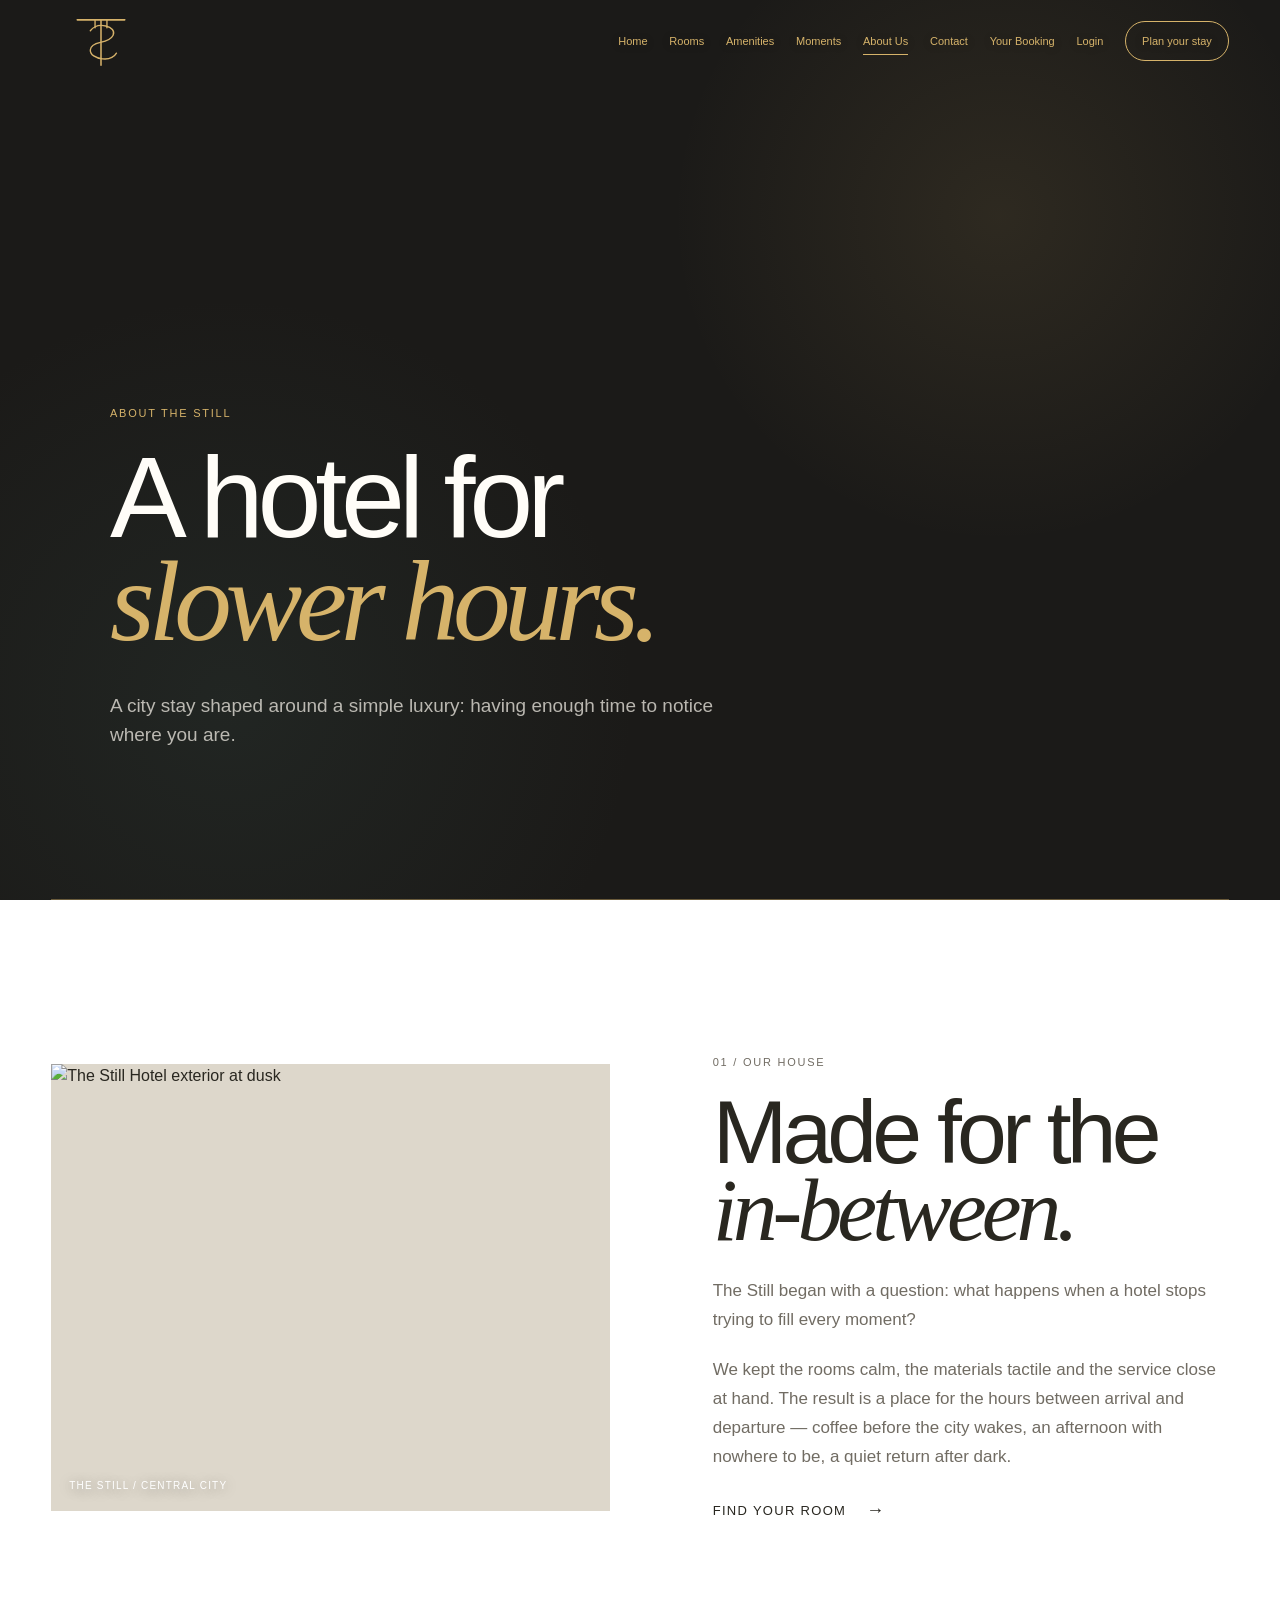
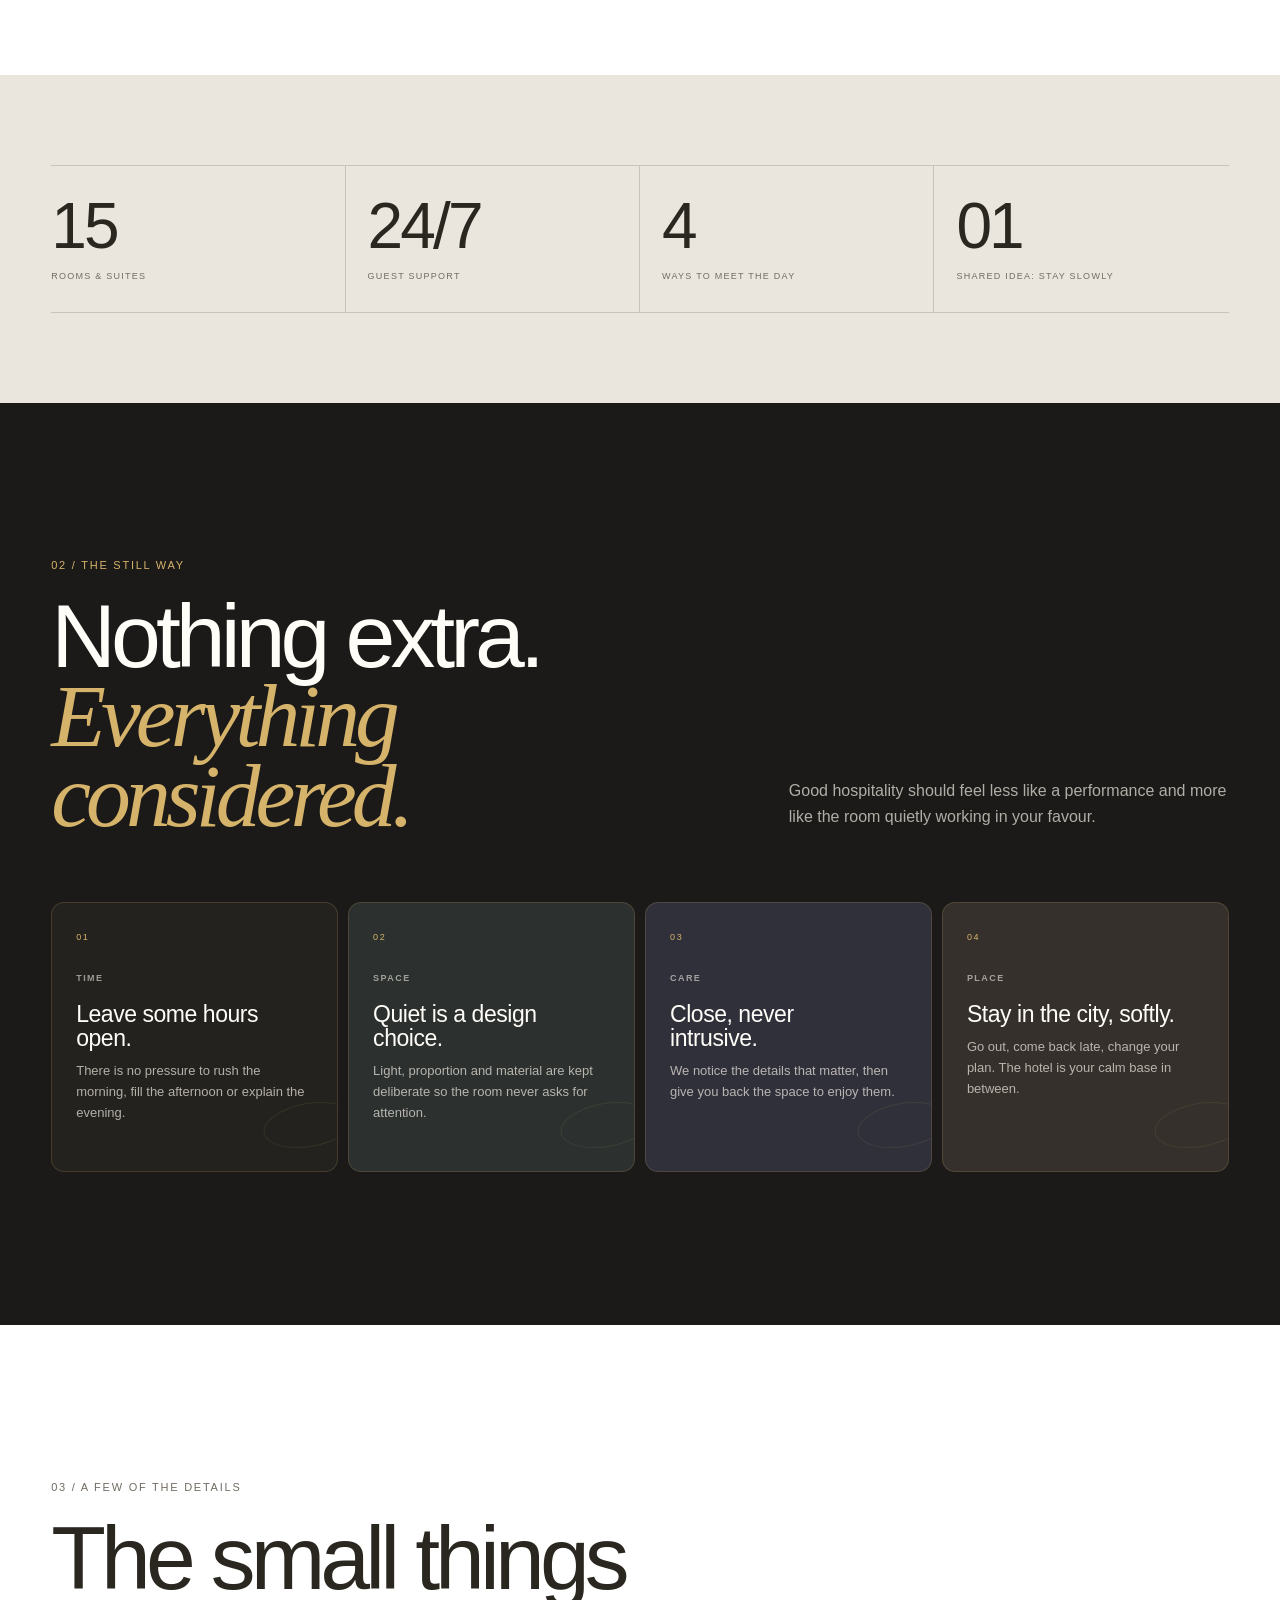
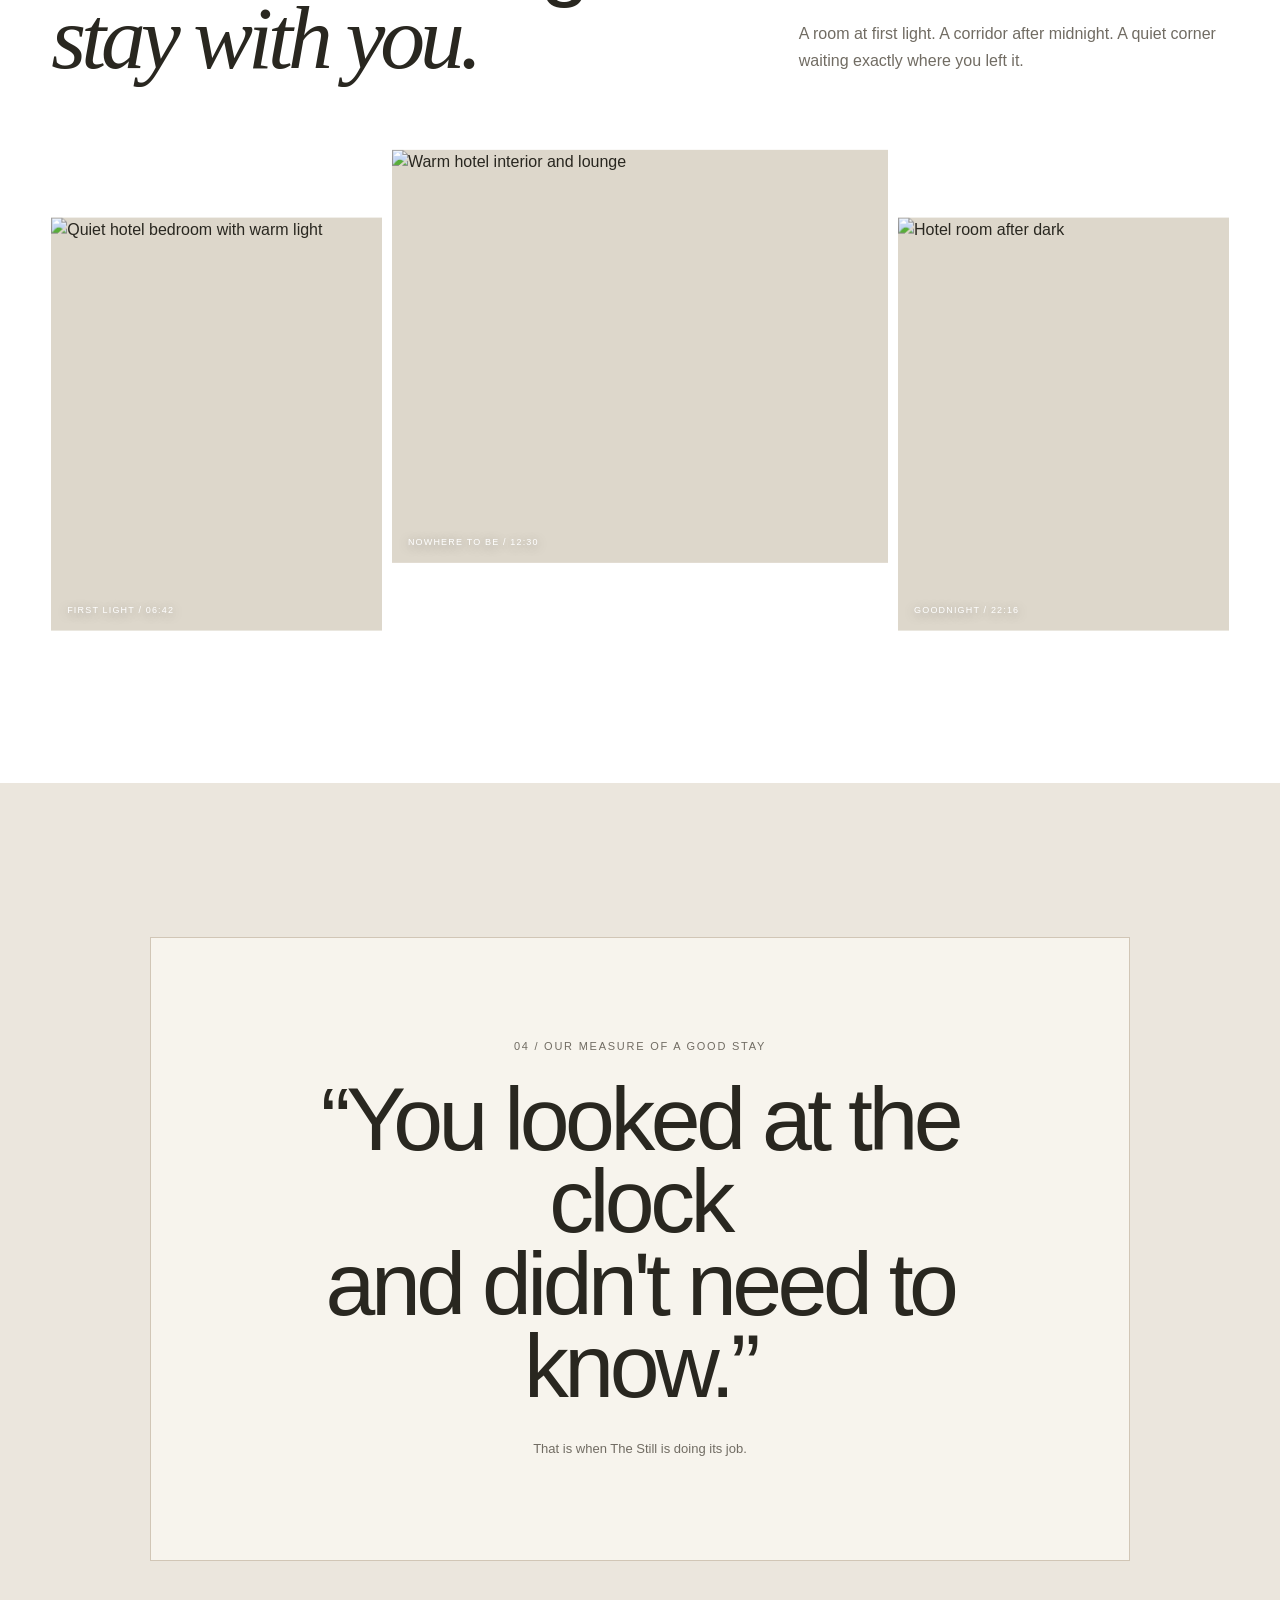
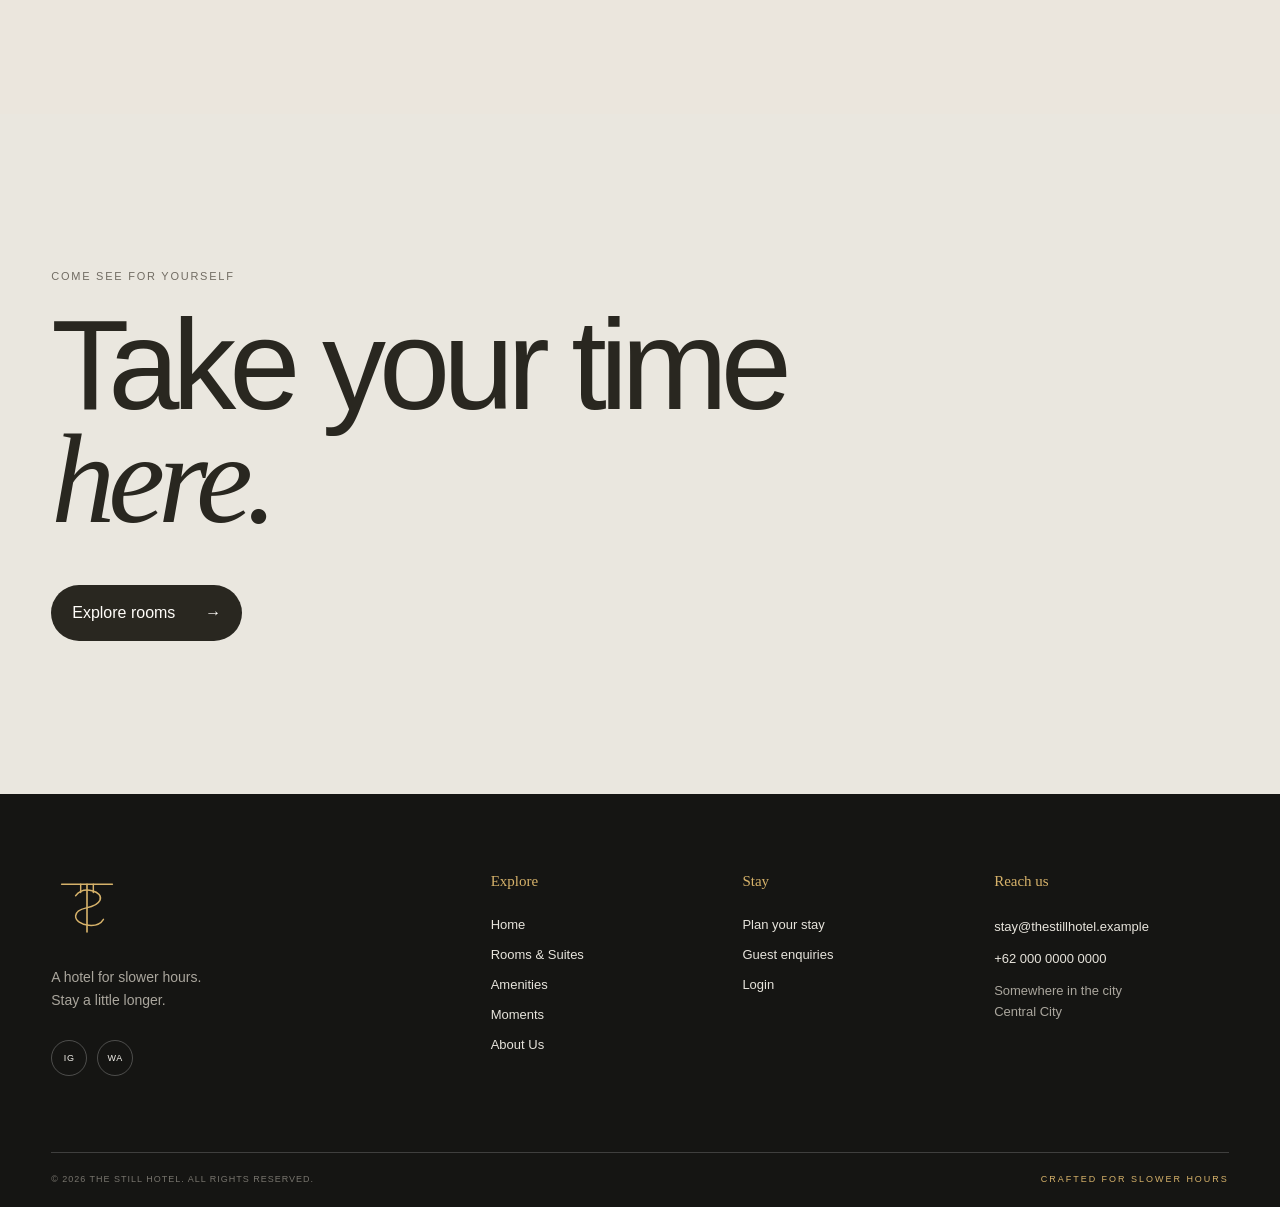
==== commit f64f6885: "Load navigation and motion as dedicated modules" ====
--- a/about.html
+++ b/about.html
@@ -206,6 +206,8 @@
   </div>
 </footer>
 <script src="js/contact-config.js" defer></script>
+<script src="js/navigation.js" defer></script>
+<script src="js/motion.js" defer></script>
 <script src="js/main.js" defer></script>
 </body>
 </html>
--- a/css/style.css
+++ b/css/style.css
@@ -50,7 +50,8 @@
   gap:10px;
   margin-top:28px;
 }
-.footer-socials a{
+.footer-socials a,
+.footer-socials .footer-social-placeholder{
   width:36px;
   height:36px;
   display:grid;
@@ -62,6 +63,9 @@
   letter-spacing:.08em;
   text-transform:uppercase;
   transition:color .3s ease,border-color .3s ease,transform .3s var(--ease);
+}
+.footer-socials .footer-social-placeholder{
+  cursor:default;
 }
 .footer-socials a:hover{
   color:var(--accent);
@@ -1087,36 +1091,46 @@
   filter:saturate(.88) contrast(1.02);
   box-shadow:none;
   --panel-parallax:0px;
-  transition:transform .55s var(--ease),filter .55s ease;
+  transition:transform 1.05s var(--ease),filter 1.05s ease;
 }
 .story-pane-1{
+  --panel-base:0px;
   left:0;
   background-position:left center;
-  transform:translate3d(0,var(--panel-parallax),0);
+  transform:translate3d(0,calc(var(--panel-base) + var(--panel-parallax)),0);
 }
 .story-pane-2{
+  --panel-base:0px;
   left:calc((100% - 32px) / 5 + 8px);
   background-position:25% center;
-  transform:translate3d(0,var(--panel-parallax),0);
+  transform:translate3d(0,calc(var(--panel-base) + var(--panel-parallax)),0);
 }
 .story-pane-3{
+  --panel-base:0px;
   left:calc(2 * ((100% - 32px) / 5 + 8px));
   background-position:50% center;
-  transform:translate3d(0,var(--panel-parallax),0);
+  transform:translate3d(0,calc(var(--panel-base) + var(--panel-parallax)),0);
 }
 .story-pane-4{
+  --panel-base:0px;
   left:calc(3 * ((100% - 32px) / 5 + 8px));
   background-position:75% center;
-  transform:translate3d(0,var(--panel-parallax),0);
+  transform:translate3d(0,calc(var(--panel-base) + var(--panel-parallax)),0);
 }
 .story-pane-5{
+  --panel-base:0px;
   right:0;
   background-position:right center;
-  transform:translate3d(0,var(--panel-parallax),0);
+  transform:translate3d(0,calc(var(--panel-base) + var(--panel-parallax)),0);
 }
 .story-architecture-figure:hover .story-pane{
   filter:saturate(.94) contrast(1.03);
 }
+.story-architecture-figure:hover .story-pane-1{transform:translate3d(0,calc(var(--panel-base) + var(--panel-parallax) - 4px),0)}
+.story-architecture-figure:hover .story-pane-2{transform:translate3d(0,calc(var(--panel-base) + var(--panel-parallax) - 3px),0)}
+.story-architecture-figure:hover .story-pane-3{transform:translate3d(0,calc(var(--panel-base) + var(--panel-parallax) - 4px),0)}
+.story-architecture-figure:hover .story-pane-4{transform:translate3d(0,calc(var(--panel-base) + var(--panel-parallax) - 3px),0)}
+.story-architecture-figure:hover .story-pane-5{transform:translate3d(0,calc(var(--panel-base) + var(--panel-parallax) - 4px),0)}
 .story-architecture-figure figcaption{
   display:flex;
   justify-content:space-between;
@@ -1410,8 +1424,6 @@
     transform:none;
   }
 
-  .time-rail>p{display:none}
-
   .time-track{
     width:100%;
     max-width:100%;
@@ -1934,9 +1946,11 @@
   }
   .story-triptych{aspect-ratio:5/3}
   .story-pane{width:calc((100% - 24px) / 5);height:82%}
-  .story-pane-2{left:calc((100% - 24px) / 5 + 6px)}
-  .story-pane-3{left:calc(2 * ((100% - 24px) / 5 + 6px))}
-  .story-pane-4{left:calc(3 * ((100% - 24px) / 5 + 6px))}
+  .story-pane-1{--panel-base:0px}
+  .story-pane-2{--panel-base:0px;left:calc((100% - 24px) / 5 + 6px)}
+  .story-pane-3{--panel-base:0px;left:calc(2 * ((100% - 24px) / 5 + 6px))}
+  .story-pane-4{--panel-base:0px;left:calc(3 * ((100% - 24px) / 5 + 6px))}
+  .story-pane-5{--panel-base:0px}
   .story-quote{
     display:none;
   }
@@ -2703,6 +2717,44 @@
   padding-bottom:18px;
   border-bottom:1px solid rgba(214,179,106,.18);
 }
+.booking-close-button{
+  flex:0 0 auto;
+  width:42px;
+  height:42px;
+  display:grid;
+  place-items:center;
+  margin:-2px -2px 0 20px;
+  padding:0;
+  border:1px solid rgba(214,179,106,.28);
+  border-radius:50%;
+  background:transparent;
+  color:#d8d0c1;
+  font:400 28px/1 Arial,sans-serif;
+  cursor:pointer;
+  transition:
+    background-color .25s ease,
+    border-color .25s ease,
+    color .25s ease,
+    transform .25s ease;
+}
+.booking-close-button:hover,
+.booking-close-button:focus-visible{
+  background:#d6b36a;
+  border-color:#d6b36a;
+  color:#292720;
+  transform:rotate(90deg);
+}
+.booking-close-button:focus-visible{
+  outline:2px solid #d6b36a;
+  outline-offset:4px;
+}
+@media(max-width:599px){
+  .booking-close-button{
+    width:40px;
+    height:40px;
+    margin-left:16px;
+  }
+}
 .booking-panel .eyebrow{
   margin:0;
   color:#a99f91;
@@ -3366,7 +3418,7 @@
     min-height:188px;
     padding-block:16px;
   }
-  .page-rooms .room-dir-number{display:none !important}
+  .page-rooms .room-dir-number{display:none}
   .page-rooms .room-dir-image{
     grid-area:image !important;
     width:180px !important;
@@ -3402,7 +3454,7 @@
     gap:12px;
     padding:16px 16px 20px;
   }
-  .page-rooms .room-dir-number{display:none !important}
+  .page-rooms .room-dir-number{display:none}
   .page-rooms .room-dir-image{
     grid-area:image !important;
     width:100% !important;
@@ -7992,12 +8044,6 @@
     aspect-ratio:4 / 3;
   }
 
-  .page-gallery .moments-item-hero .moments-image-wrap,
-  .page-gallery .moments-item-wide .moments-image-wrap,
-  .page-gallery .moments-item-evening .moments-image-wrap{
-    aspect-ratio:5 / 4;
-  }
-
   .page-gallery .moments-item figcaption{
     padding-top:6px;
   }
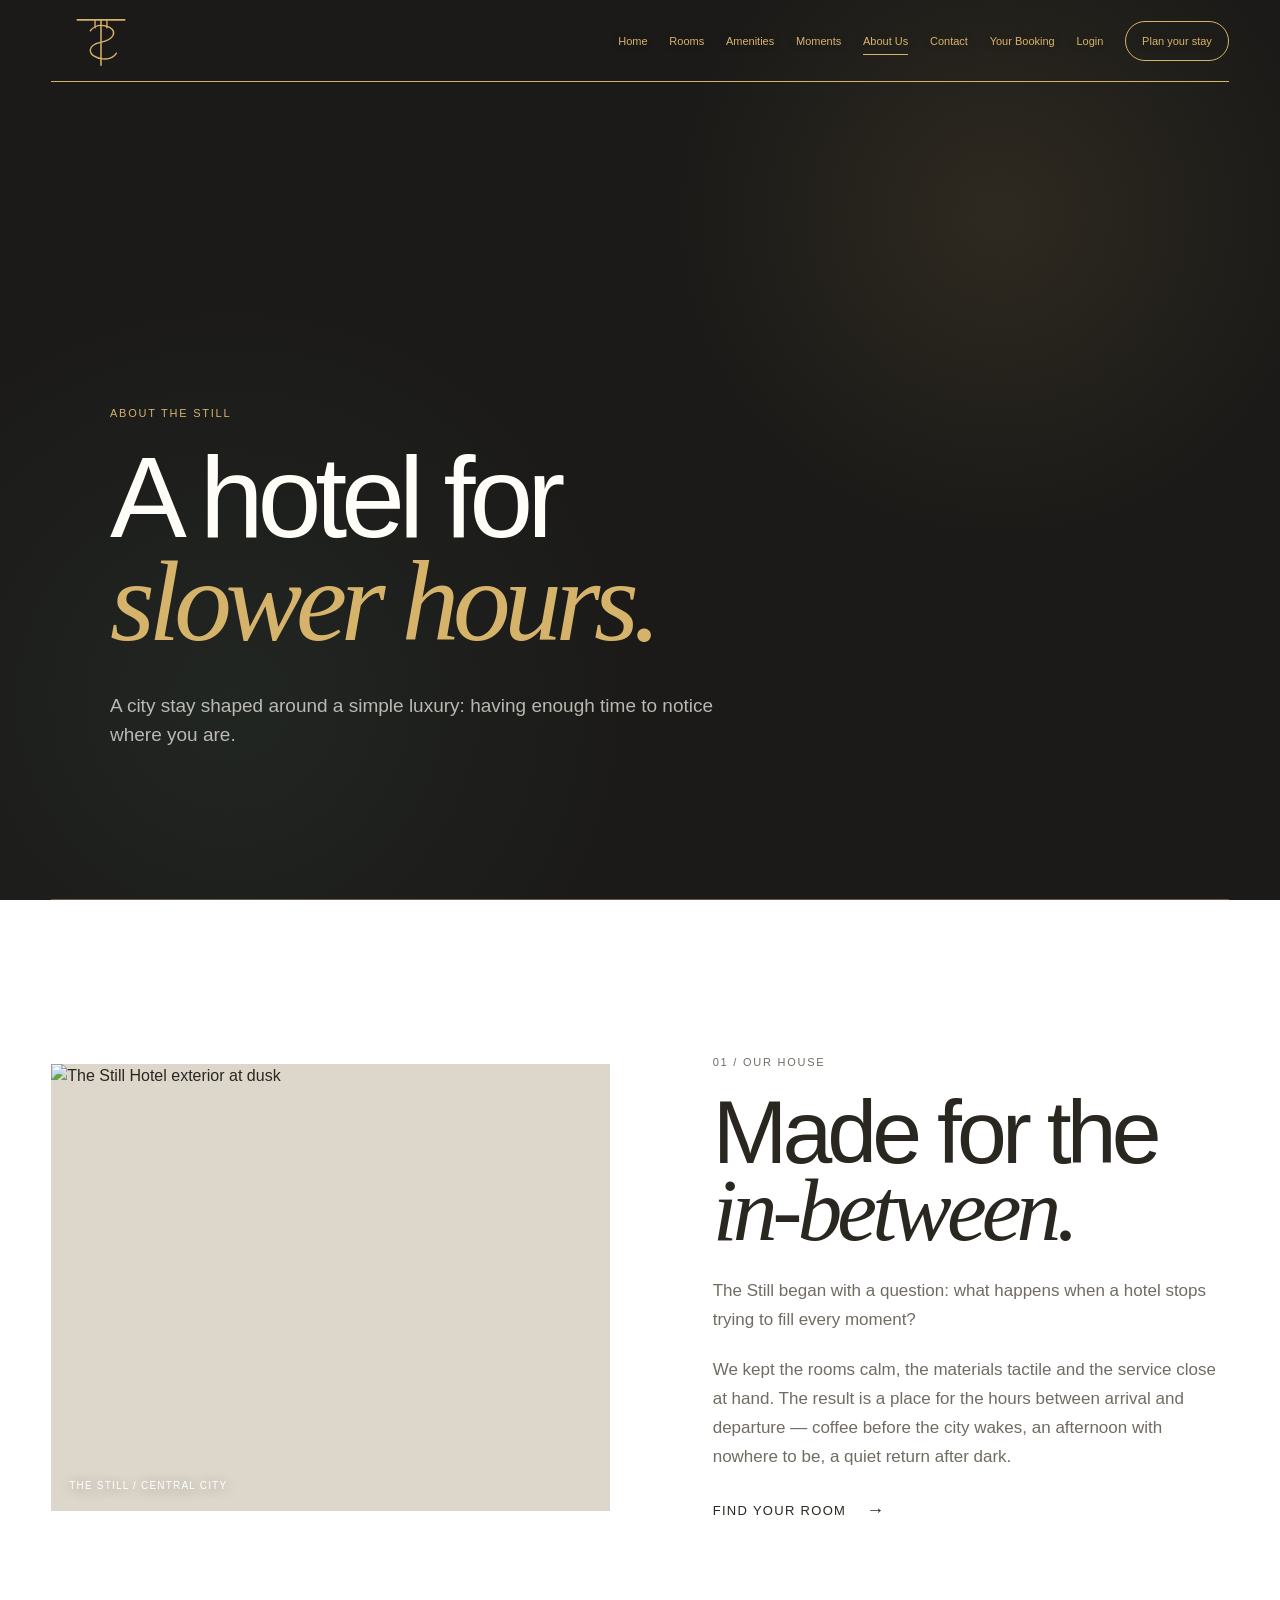
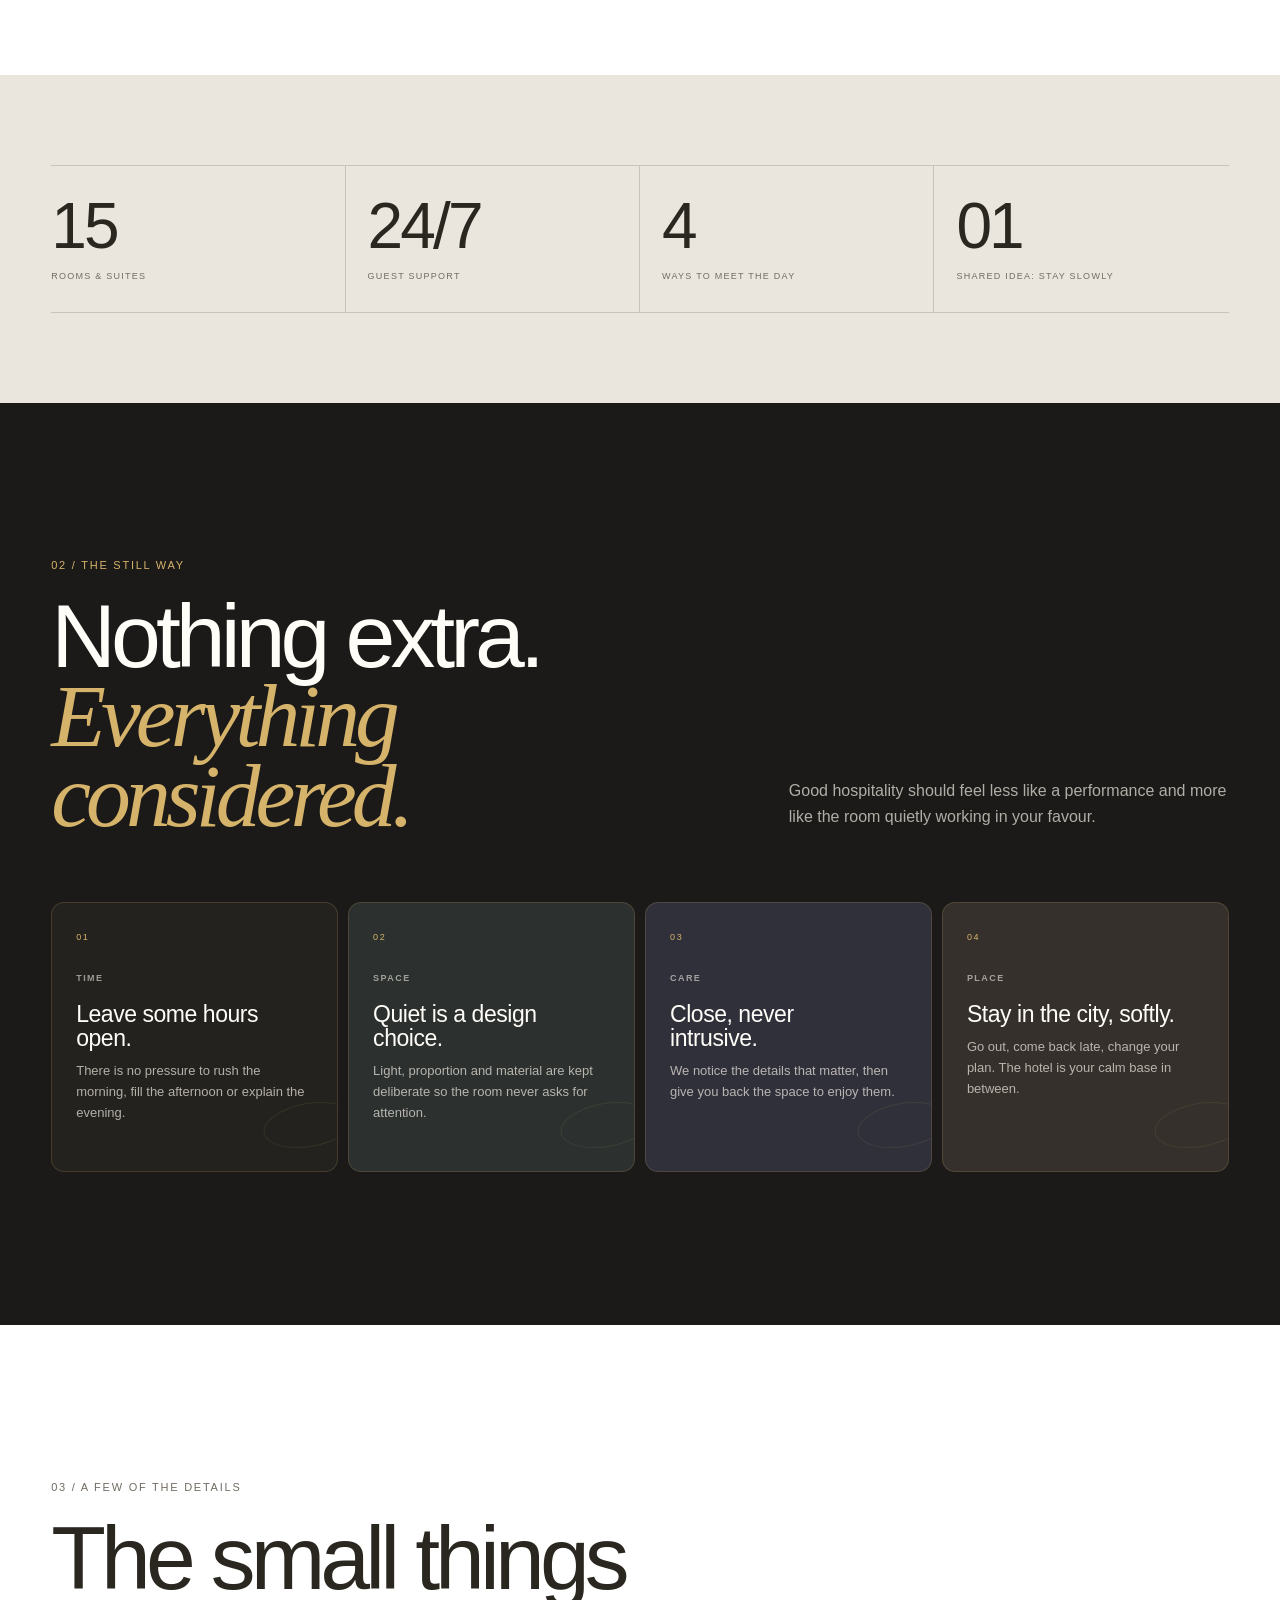
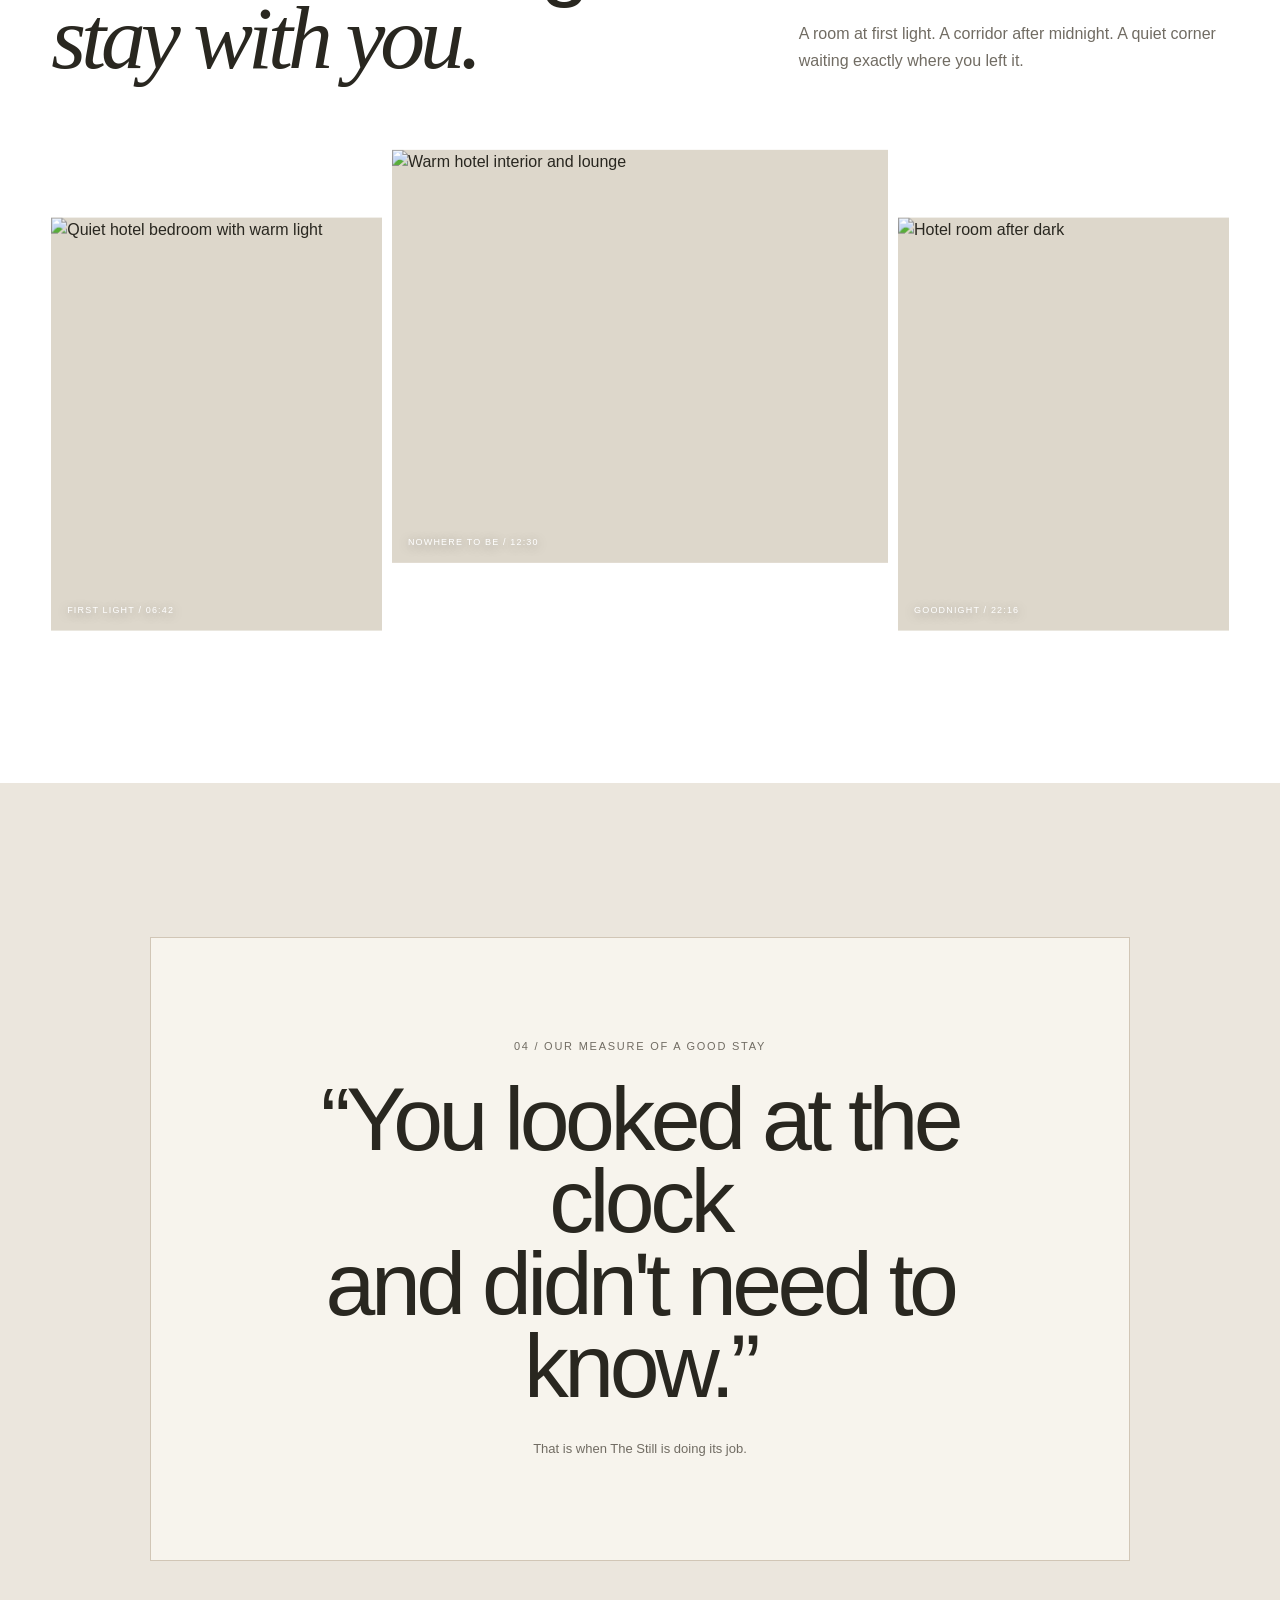
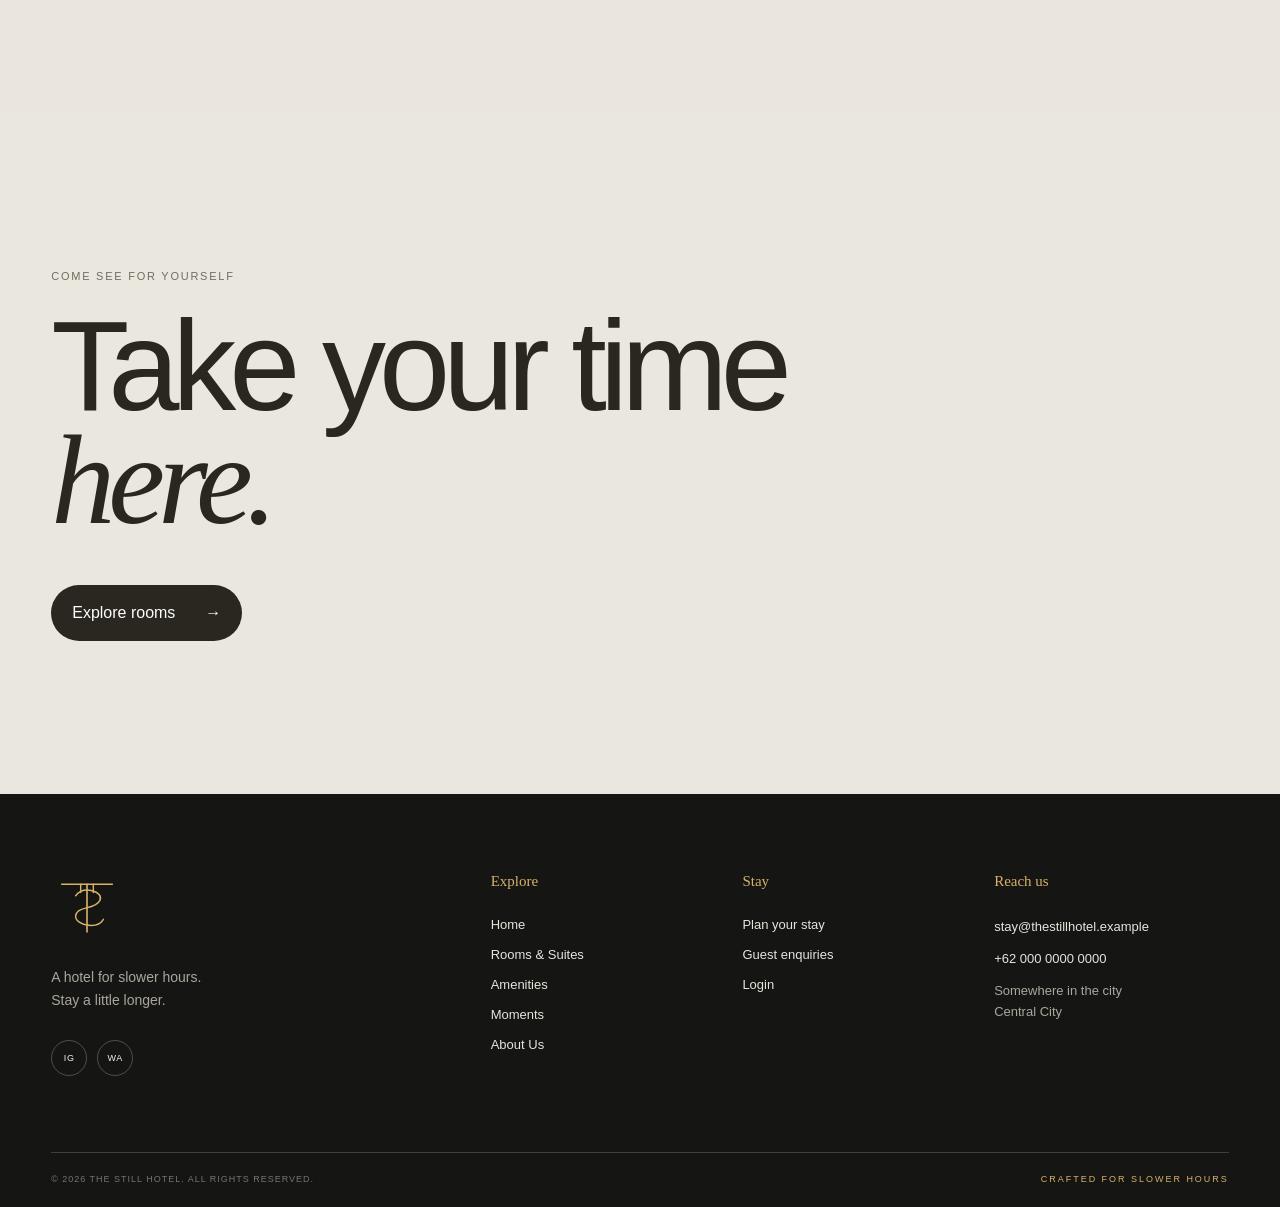
==== commit eead3330: "Load modular CSS stack in original cascade order" ====
--- a/about.html
+++ b/about.html
@@ -19,7 +19,20 @@
   <meta name="twitter:image" content="https://images.unsplash.com/photo-1600607687920-4e2a09cf159d?auto=format&fit=crop&w=1200&q=84">
   <link rel="preconnect" href="https://images.unsplash.com">
     <link rel="icon" href="assets/logo-still.svg" type="image/svg+xml">
-<link rel="stylesheet" href="css/style.css">
+<link rel="stylesheet" href="css/01-core.css">
+<link rel="stylesheet" href="css/02-home.css">
+<link rel="stylesheet" href="css/03-story-responsive.css">
+<link rel="stylesheet" href="css/04-rooms.css">
+<link rel="stylesheet" href="css/05-gallery.css">
+<link rel="stylesheet" href="css/06-amenities.css">
+<link rel="stylesheet" href="css/07-about.css">
+<link rel="stylesheet" href="css/08-about-login-shared.css">
+<link rel="stylesheet" href="css/09-global-contact.css">
+<link rel="stylesheet" href="css/10-login.css">
+<link rel="stylesheet" href="css/11-booking.css">
+<link rel="stylesheet" href="css/12-your-booking.css">
+<link rel="stylesheet" href="css/13-admin-bookings.css">
+<link rel="stylesheet" href="css/14-motion.css">
 </head>
 <body class="page-about">
 <header class="site-header signature-header" data-header>
--- a/css/01-core.css
+++ b/css/01-core.css
@@ -0,0 +1,195 @@
+/* =========================================================
+   THE STILL HOTEL / CORE TOKENS, RESET, SHARED PRIMITIVES, HEADER FOUNDATION
+   Source module extracted from the original css/style.css.
+   Cascade order is preserved by loading modules in numeric order.
+   ========================================================= */
+
+:root{--paper:#f7f4ed;--white:#fffdf9;--ink:#292720;--muted:#716c63;--line:#ded8cd;--accent:#b09a7b;--accent-soft:#d8c7ad;--olive:#727668;--max:1440px;--pad:clamp(20px,4vw,64px);--ease:cubic-bezier(.2,.7,.2,1)}
+*{box-sizing:border-box;-webkit-tap-highlight-color:transparent}html{scroll-behavior:smooth;overflow-x:hidden}body{margin:0;overflow-x:hidden;max-width:100%;background:var(--paper);color:var(--ink);font-family:"Helvetica Neue",Arial,sans-serif;font-size:16px;line-height:1.5}body.no-scroll{overflow:hidden}img{display:block;width:100%;height:100%;object-fit:cover}a{color:inherit;text-decoration:none}button,input,select{font:inherit}button{cursor:pointer}.page-wrap{width:min(100% - 2*var(--pad),var(--max));margin-inline:auto}.section{padding-block:clamp(90px,12vw,180px)}.eyebrow{margin:0 0 24px;font-size:11px;letter-spacing:.16em;text-transform:uppercase;color:var(--muted)}em{font-family:Georgia,"Times New Roman",serif;font-weight:400}
+.site-header{position:fixed;z-index:30;top:0;left:0;right:0;display:flex;align-items:center;justify-content:space-between;padding:26px var(--pad);transition:background .4s ease,color .4s ease,box-shadow .4s ease}.site-header.scrolled{background:rgba(247,244,238,.94);backdrop-filter:blur(14px);box-shadow:0 1px 0 rgba(0,0,0,.06)}.brand{display:inline-flex;align-items:center;justify-content:center;width:62px;height:62px;flex:0 0 62px;margin-left:42px;color:inherit}.brand-logo{display:block;width:60px;height:60px;object-fit:contain}.site-nav{display:flex;align-items:center;gap:32px;font-size:13px}.site-nav a{position:relative}.site-nav a:after{content:"";position:absolute;left:0;bottom:-6px;width:100%;height:1px;background:currentColor;transform:scaleX(0);transform-origin:right;transition:transform .35s var(--ease)}.site-nav a:hover:after,.site-nav a[aria-current="page"]:after{transform:scaleX(1);transform-origin:left}.nav-book{border:1px solid currentColor;border-radius:999px;padding:11px 16px;background:transparent;transition:background .35s ease,color .35s ease,border-color .35s ease,transform .3s var(--ease)}
+.signature-header:not(.scrolled) .nav-book{background:var(--header-theme);color:#292720;border-color:var(--header-theme);text-shadow:none}
+.signature-header.scrolled .nav-book{background:var(--ink);color:var(--white);border-color:var(--ink);text-shadow:none}
+
+.signature-header:not(.scrolled) .nav-book:hover{background:var(--header-secondary,#183a59);color:#fff;border-color:var(--header-secondary,#183a59);transform:translateY(-1px)}
+.signature-header.scrolled .nav-book:hover{background:var(--accent);color:var(--ink);border-color:var(--accent);transform:translateY(-1px)}.menu-toggle{display:none;position:relative;z-index:35;width:40px;height:40px;border:0;background:transparent;padding:8px;align-items:center;justify-content:center;color:inherit;cursor:pointer}.menu-icon{position:relative;width:24px;height:18px;display:block}.menu-icon i{position:absolute;left:0;width:24px;height:1px;background:currentColor;transform-origin:center;transition:transform .45s var(--ease),opacity .25s ease,background .8s ease}.menu-icon i:nth-child(1){top:1px}.menu-icon i:nth-child(2){top:8px}.menu-icon i:nth-child(3){top:15px}.menu-toggle[aria-expanded="true"] .menu-icon i:nth-child(1){transform:translateY(7px) rotate(45deg)}.menu-toggle[aria-expanded="true"] .menu-icon i:nth-child(2){opacity:0;transform:scaleX(0)}.menu-toggle[aria-expanded="true"] .menu-icon i:nth-child(3){transform:translateY(-7px) rotate(-45deg)}
+.hero{position:relative;min-height:100svh;display:grid;align-items:end;overflow:hidden;color:#fff}.hero-image{position:absolute;inset:0;background-position:center;background-size:cover;transform:scale(1.04)}.hero h1{font-size:clamp(70px,13vw,190px);line-height:.82;letter-spacing:-.06em;margin:0;font-weight:500}.hero h1 em{font-size:1.08em}.hero-actions{display:flex;gap:26px;align-items:center}.button{display:inline-flex;align-items:center;justify-content:space-between;gap:30px;padding:15px 20px;border:1px solid transparent;border-radius:999px;transition:transform .3s var(--ease),background .3s ease,color .3s ease}.button:hover{transform:translateY(-2px)}.button-light{background:var(--hero-button-bg);color:var(--hero-button-fg);transition:background .8s ease,color .8s ease,transform .3s var(--ease)}
+.button-light:hover{background:var(--hero-secondary);color:var(--hero-fg)}.button-dark{background:var(--ink);color:var(--white)}.button-full{width:100%}.text-link{display:inline-flex;gap:20px;align-items:center;padding:0;border:0;background:transparent;font-size:13px;text-transform:uppercase;letter-spacing:.1em}.text-link span{font-size:18px}.intro-copy{max-width:540px;font-size:clamp(19px,2.1vw,28px);line-height:1.32}.moment{padding-block:clamp(90px,14vw,200px)}.moment-copy p:not(.eyebrow){color:var(--muted);font-size:18px;max-width:430px;margin-bottom:34px}.image-frame{position:relative;overflow:hidden;background:#ddd7cb}.image-frame img{transition:transform 1.1s var(--ease)}.image-frame:hover img{transform:scale(1.035)}.image-tall{aspect-ratio:3/4;max-width:620px;margin-left:auto}.image-wide{aspect-ratio:16/10}.image-caption{position:absolute;left:18px;bottom:18px;color:#fff;font-size:10px;letter-spacing:.12em;text-transform:uppercase;text-shadow:0 2px 14px rgba(0,0,0,.45)}.stat-grid{display:grid;grid-template-columns:repeat(4,1fr);border-top:1px solid var(--line);border-bottom:1px solid var(--line)}.stat-grid div{padding:30px 20px 30px 0;border-right:1px solid var(--line)}.stat-grid div+div{padding-left:20px}.stat-grid div:last-child{border-right:0}.stat-grid strong{display:block;font-size:clamp(34px,5vw,64px);font-weight:400;letter-spacing:-.04em}.stat-grid span{font-size:11px;text-transform:uppercase;letter-spacing:.12em;color:var(--muted)}.closing-copy .eyebrow{color:#9f9a90}
+.page-hero{padding-top:180px;padding-bottom:90px;background:#fff}.narrow-hero{max-width:1060px;margin-inline:auto}.narrow-hero h1{font-size:clamp(62px,9vw,130px);line-height:.9;letter-spacing:-.055em;font-weight:500;margin:0 0 38px}.narrow-hero>p:last-child{max-width:620px;font-size:19px;color:var(--muted)}.room-entry.room-entry-reverse .room-image{order:2}.room-image{aspect-ratio:4/3;overflow:hidden}.room-details>p:not(.eyebrow){color:var(--muted);font-size:17px;max-width:430px}.room-specs{display:flex;flex-wrap:wrap;gap:8px 18px;margin:28px 0 34px}.room-specs span{font-size:10px;text-transform:uppercase;letter-spacing:.1em;color:var(--muted)}.room-book{margin-top:10px}.amenities{background:var(--paper)}.section-heading h2{font-size:clamp(50px,7vw,92px);line-height:.9;letter-spacing:-.05em;font-weight:500;margin:0 0 80px}.amenity-grid{display:grid;grid-template-columns:repeat(3,1fr);border-top:1px solid var(--line)}.amenity-grid>div{padding:28px 32px 30px 0;border-bottom:1px solid var(--line)}.amenity-grid>div:nth-child(3n+2),.amenity-grid>div:nth-child(3n+3){padding-left:32px;border-left:1px solid var(--line)}.amenity-grid strong{font-size:10px;letter-spacing:.12em;color:var(--muted)}.amenity-grid h3{font-size:26px;font-weight:400;margin:20px 0 6px}.amenity-grid p{color:var(--muted);margin:0}.price-box{border:1px solid var(--line);padding:clamp(30px,5vw,70px);max-width:900px}.price-box h2{font-size:clamp(44px,6vw,76px);margin:0 0 18px;font-weight:500;letter-spacing:-.04em}.price-box p:last-child{color:var(--muted)}
+.gallery-section{background:#fff}.gallery-item{grid-column:span 4;margin:0;cursor:zoom-in}.gallery-item img{aspect-ratio:4/3;transition:transform .7s var(--ease)}.gallery-item:hover img{transform:scale(1.02)}.gallery-item figcaption{padding-top:11px;font-size:10px;letter-spacing:.11em;text-transform:uppercase;color:var(--muted)}
+.contact-grid>.page-wrap{display:grid;grid-template-columns:1fr 1fr;gap:1px;background:var(--line)}.contact-card{background:#fff;padding:clamp(34px,6vw,90px);min-height:500px}.contact-card h2{font-size:clamp(32px,4vw,58px);line-height:.98;letter-spacing:-.045em;font-weight:500;margin:0 0 42px;word-break:break-word}.contact-card+.contact-card{display:flex;flex-direction:column}.contact-card .text-link{margin-top:24px}.location-card p:not(.eyebrow){color:var(--muted);font-size:18px}.contact-cta{background:#eae7df}.contact-cta h2{font-size:clamp(60px,10vw,135px);line-height:.88;letter-spacing:-.055em;font-weight:500;margin:0 0 50px}
+.site-footer{
+  background:#151513;
+  color:#f5f3ed;
+  padding-top:76px;
+}
+.footer-main{
+  display:grid;
+  grid-template-columns:2fr 1fr 1fr 1.25fr;
+  gap:clamp(30px,5vw,88px);
+  padding-bottom:76px;
+}
+.footer-brand-col{
+  min-width:0;
+}
+.footer-logo{
+  width:72px;
+  height:72px;
+  display:flex;
+  align-items:center;
+  justify-content:center;
+  margin-bottom:24px;
+}
+.footer-logo img{
+  width:66px;
+  height:66px;
+  object-fit:contain;
+}
+.footer-motto{
+  margin:0;
+  max-width:270px;
+  color:#aaa69d;
+  font-size:14px;
+  line-height:1.65;
+}
+.footer-socials{
+  display:flex;
+  gap:10px;
+  margin-top:28px;
+}
+.footer-socials a,
+.footer-socials .footer-social-placeholder{
+  width:36px;
+  height:36px;
+  display:grid;
+  place-items:center;
+  border:1px solid rgba(255,255,255,.24);
+  border-radius:50%;
+  color:#f5f3ed;
+  font-size:9px;
+  letter-spacing:.08em;
+  text-transform:uppercase;
+  transition:color .3s ease,border-color .3s ease,transform .3s var(--ease);
+}
+.footer-socials .footer-social-placeholder{
+  cursor:default;
+}
+.footer-socials a:hover{
+  color:var(--accent);
+  border-color:var(--accent);
+  transform:translateY(-2px);
+}
+.footer-column{
+  display:flex;
+  flex-direction:column;
+  align-items:flex-start;
+  gap:10px;
+}
+.footer-label{
+  margin-bottom:12px;
+  color:#d6b26a;
+  font-family:Georgia,"Times New Roman",serif;
+  font-size:15px;
+  font-weight:400;
+}
+.footer-column a,
+.footer-action{
+  padding:0;
+  border:0;
+  background:transparent;
+  color:#e7e4dc;
+  font-size:13px;
+  line-height:1.55;
+  text-align:left;
+  transition:color .25s ease;
+}
+.footer-column a:hover,
+.footer-action:hover{
+  color:var(--accent);
+}
+.footer-reach{
+  gap:12px;
+}
+.footer-reach p{
+  margin:0;
+  color:#aaa69d;
+  font-size:13px;
+  line-height:1.6;
+}
+.footer-bottom{
+  display:flex;
+  justify-content:space-between;
+  align-items:center;
+  gap:30px;
+  border-top:1px solid rgba(255,255,255,.18);
+  padding-block:20px;
+  color:#77746d;
+  font-size:9px;
+  letter-spacing:.11em;
+  text-transform:uppercase;
+}
+.footer-bottom span:last-child{
+  color:#d6b26a;
+  letter-spacing:.22em;
+}
+
+@media(max-width:899px){
+  .footer-main{
+    grid-template-columns:1fr 1fr;
+    row-gap:52px;
+  }
+}
+@media(max-width:599px){
+  .site-footer{
+    padding-top:54px;
+  }
+  .footer-main{
+    grid-template-columns:1fr 1fr;
+    gap:38px 24px;
+    padding-bottom:48px;
+  }
+  .footer-brand-col{
+    grid-column:1 / -1;
+  }
+  .footer-logo{
+    width:58px;
+    height:58px;
+    margin-bottom:18px;
+  }
+  .footer-logo img{
+    width:52px;
+    height:52px;
+  }
+  .footer-motto{
+    font-size:13px;
+    max-width:240px;
+  }
+  .footer-socials{
+    margin-top:20px;
+  }
+  .footer-socials a{
+    width:32px;
+    height:32px;
+  }
+  .footer-label{
+    font-size:14px;
+    margin-bottom:8px;
+  }
+  .footer-column a,
+  .footer-action,
+  .footer-reach p{
+    font-size:12px;
+  }
+  .footer-bottom{
+    flex-direction:column;
+    align-items:flex-start;
+    gap:8px;
+    padding-block:16px;
+    font-size:8px;
+  }
+}.booking-drawer{position:fixed;inset:0;z-index:100;visibility:hidden;pointer-events:none}.booking-drawer.open{visibility:visible;pointer-events:auto}.booking-backdrop{position:absolute;inset:0;background:rgba(16,15,13,.48);opacity:0;transition:opacity .45s ease}.booking-panel{position:absolute;right:0;top:0;height:100%;width:min(620px,100%);background:#f7f4ed;padding:clamp(26px,5vw,60px);transform:translateX(102%);transition:transform .55s var(--ease);overflow:auto}.booking-drawer.open .booking-backdrop{opacity:1}.booking-drawer.open .booking-panel{transform:translateX(0)}.booking-head{display:flex;justify-content:space-between;align-items:flex-start}.close-button{width:42px;height:42px;border:1px solid var(--line);border-radius:50%;background:transparent;font-size:28px;line-height:1}.booking-panel h2{font-size:clamp(48px,7vw,80px);line-height:.9;letter-spacing:-.05em;font-weight:500;margin:50px 0}.booking-fields{display:grid;grid-template-columns:1fr 1fr;gap:16px}.booking-fields label{display:grid;gap:8px;font-size:10px;letter-spacing:.12em;text-transform:uppercase;color:var(--muted)}.booking-fields label:last-child{grid-column:span 2}.booking-fields input,.booking-fields select{width:100%;border:1px solid var(--line);background:#fff;padding:16px 14px;color:var(--ink);outline:none}.booking-summary{display:flex;justify-content:space-between;align-items:center;border-block:1px solid var(--line);padding:22px 0;margin:30px 0;color:var(--muted);font-size:13px}.booking-summary strong{color:var(--ink);font-weight:400}.micro-copy{font-size:11px;color:var(--muted);text-align:center;margin:18px 0 0}.lightbox{position:fixed;inset:0;z-index:120;display:grid;place-items:center;padding:40px;background:rgba(10,10,9,.93);visibility:hidden;opacity:0;transition:opacity .3s ease,visibility .3s ease}.lightbox.open{visibility:visible;opacity:1}.lightbox img{width:auto;height:auto;max-width:min(92vw,1500px);max-height:84vh;object-fit:contain}.lightbox p{color:#fff;margin:16px 0 0;font-size:11px;letter-spacing:.12em;text-transform:uppercase}.lightbox-close{position:absolute;right:30px;top:30px;color:#fff;border-color:rgba(255,255,255,.25)}
+.reveal{opacity:0;transform:translateY(28px);transition:opacity .9s ease,transform .9s var(--ease)}.reveal.is-visible{opacity:1;transform:none}@keyframes heroFade{0%,46%{opacity:1}52%,94%{opacity:0}100%{opacity:1}}@keyframes heroFadeB{0%,46%{opacity:0}52%,94%{opacity:1}100%{opacity:0}}
+@media(max-width:900px){.site-nav{position:absolute;top:72px;left:var(--pad);right:var(--pad);padding:20px;background:rgba(245,243,238,.98);border:1px solid var(--line);display:none;flex-direction:column;align-items:stretch;gap:18px}.site-nav.open{display:flex}.menu-toggle{display:flex}.hero h1{font-size:clamp(62px,18vw,140px)}.moment-grid-reverse .image-wide{order:-1}.image-tall{margin-left:0;max-width:none}.stat-grid{grid-template-columns:1fr 1fr}.stat-grid div:nth-child(2){border-right:0}.stat-grid div:nth-child(3){border-top:1px solid var(--line)}.room-entry .room-image,.room-entry.room-entry-reverse .room-image{order:1;grid-column:2}.amenity-grid{grid-template-columns:1fr 1fr}.amenity-grid>div:nth-child(3n+2),.amenity-grid>div:nth-child(3n+3){padding-left:0;border-left:0}.amenity-grid>div:nth-child(2n){padding-left:24px;border-left:1px solid var(--line)}.gallery-item,.gallery-item-large,.gallery-item-wide,.gallery-item-tall{grid-column:span 6;margin-top:0}.contact-grid>.page-wrap{grid-template-columns:1fr}.contact-card{min-height:420px}}
+@media(max-width:560px){:root{--pad:20px}.site-header{padding-block:20px}.signature-header{padding-block:14px}.brand{font-size:11px}.hero-actions{flex-direction:column;align-items:flex-start;gap:18px}.section{padding-block:80px}.stat-grid{grid-template-columns:1fr}.stat-grid div,.stat-grid div+div{padding:24px 0;border-right:0;border-top:1px solid var(--line)}.stat-grid div:first-child{border-top:0}.room-entry .room-image,.room-entry.room-entry-reverse .room-image,.room-entry .room-details,.room-entry.room-entry-reverse .room-details{grid-column:auto}.amenity-grid{grid-template-columns:1fr}.amenity-grid>div:nth-child(2n){padding-left:0;border-left:0}.gallery-item,.gallery-item-large,.gallery-item-wide,.gallery-item-tall{grid-column:span 12}.footer-bottom{flex-direction:column;gap:8px}.booking-fields{grid-template-columns:1fr}.booking-fields label:last-child{grid-column:auto}.booking-panel{padding:24px 20px}.booking-panel h2{margin:36px 0}.narrow-hero h1{font-size:clamp(54px,15vw,82px)}}
+@media(prefers-reduced-motion:reduce){html{scroll-behavior:auto}.reveal{opacity:1;transform:none;transition:none}.image-frame img,.gallery-item img{transition:none}}
+:focus-visible{outline:2px solid currentColor;outline-offset:4px}
+
--- a/css/02-home.css
+++ b/css/02-home.css
@@ -0,0 +1,701 @@
+/* =========================================================
+   THE STILL HOTEL / HOMEPAGE HERO AND SHARED HOME VISUAL SYSTEM
+   Source module extracted from the original css/style.css.
+   Cascade order is preserved by loading modules in numeric order.
+   ========================================================= */
+
+/* =========================================================
+   SIGNATURE HOMEPAGE / TIME AS INTERFACE
+   ========================================================= */
+.signature-header{
+  --header-theme:var(--ink);
+  --header-secondary:#183a59;
+  color:var(--header-theme);
+  overflow:visible;
+  padding:11px var(--pad);
+  transition:color .8s ease,background .4s ease,box-shadow .4s ease
+}
+.signature-header:after{content:"";position:absolute;left:var(--pad);right:var(--pad);bottom:0;height:1px;background:var(--header-theme);transform:scaleX(.12);transform-origin:center;opacity:0;transition:background .8s ease,transform .6s var(--ease),opacity .45s ease}
+.signature-header.hero-visible:not(.scrolled):after{animation:headerRuleIn 1.2s cubic-bezier(.2,.7,.2,1) .12s forwards}
+.signature-header:not(.hero-visible):after{transform:scaleX(.12);opacity:0}
+.signature-header.scrolled:after{background:rgba(41,39,32,.14)}
+.signature-header.scrolled{color:var(--ink)}
+.signature-header:not(.scrolled)[data-tone="morning"]{--header-theme:#f0c56e;--header-secondary:#183a59}
+.signature-header:not(.scrolled)[data-tone="afternoon"]{--header-theme:#e28a67;--header-secondary:#174f49}
+.signature-header:not(.scrolled)[data-tone="blue-hour"]{--header-theme:#e5c36e;--header-secondary:#263b69}
+.signature-header:not(.scrolled)[data-tone="night"]{--header-theme:#d99568;--header-secondary:#3f2547}
+.signature-header:not(.scrolled){
+  background:transparent;
+  backdrop-filter:none;
+  box-shadow:none;
+}
+.signature-header:not(.scrolled) .brand,
+.signature-header:not(.scrolled) .site-nav a,
+.signature-header:not(.scrolled) .menu-toggle{
+  color:var(--header-theme);
+  text-shadow:0 1px 9px rgba(0,0,0,.28);
+}
+.signature-header:not(.scrolled) .nav-book{
+  background:transparent;
+  color:var(--header-theme);
+  border-color:currentColor;
+}
+.signature-header:not(.scrolled) .nav-book:hover{
+  background:var(--header-theme);
+  color:var(--header-secondary);
+  border-color:var(--header-theme);
+}
+@keyframes headerRuleIn{from{transform:scaleX(.12);opacity:0}22%{opacity:1}to{transform:scaleX(1);opacity:1}}
+.signature-header .nav-book{border-color:currentColor}
+.signature-header .site-nav .nav-book:after{display:none}
+.signature-hero{position:relative;height:100dvh;min-height:100svh;overflow:hidden;background:#24231e;color:var(--hero-fg);--hero-theme:#d6b36a;--hero-secondary:#183a59;--hero-fg:#fffdf8;--hero-button-bg:#d6b36a;--hero-button-fg:#183a59}
+.signature-hero[data-tone="morning"]{--hero-theme:#d6b36a;--hero-secondary:#183a59;--hero-button-bg:#d6b36a;--hero-button-fg:#183a59}
+.signature-hero[data-tone="afternoon"]{--hero-theme:#d77b63;--hero-secondary:#174f49;--hero-button-bg:#d77b63;--hero-button-fg:#174f49}
+.signature-hero[data-tone="blue-hour"]{--hero-theme:#e6b15d;--hero-secondary:#263b69;--hero-button-bg:#e6b15d;--hero-button-fg:#263b69}
+.signature-hero[data-tone="night"]{--hero-theme:#c77a5a;--hero-secondary:#3f2547;--hero-button-bg:#c77a5a;--hero-button-fg:#3f2547}
+
+.hero-scenes,.hero-scene,.hero-wash,.hero-grain{position:absolute;inset:0}
+.hero-scene{opacity:0;filter:brightness(.72) saturate(.92);transform:scale(1.055);transition:opacity .9s ease,transform 3.6s linear,filter .9s ease}
+.hero-scene img{display:block;width:100%;height:100%;object-fit:cover;object-position:center;user-select:none;-webkit-user-drag:none}
+.hero-scene.is-active{opacity:1;transform:scale(1)}
+.hero-wash{background:linear-gradient(90deg,rgba(12,11,9,.78),rgba(12,11,9,.28) 54%,rgba(12,11,9,.46)),linear-gradient(0deg,rgba(12,11,9,.64),rgba(12,11,9,.14) 48%,transparent 72%)}
+.signature-hero-inner{position:relative;z-index:2;height:100%;min-height:100svh;padding-top:30px;padding-bottom:30px;display:grid;grid-template-rows:1fr auto}
+.signature-headline{align-self:center;max-width:760px;padding:3vh 0 4vh;transform:translateY(6vh)}
+.hero-overline{display:flex;align-items:center;gap:11px;margin:0 0 20px;font-size:9px;letter-spacing:.2em;text-transform:uppercase;color:#fffdf8;text-shadow:0 1px 10px rgba(0,0,0,.4);transition:color .8s ease}
+.hero-overline i{width:24px;height:1px;background:var(--hero-theme);box-shadow:0 1px 8px rgba(0,0,0,.3);transition:background .8s ease}
+.signature-headline h1{font-size:clamp(58px,8vw,122px);line-height:.86;letter-spacing:-.048em;font-weight:400;margin:0;color:#fffdf8;text-shadow:0 2px 20px rgba(0,0,0,.42);transition:color .8s ease}
+.signature-headline h1 em{font-family:Georgia,"Times New Roman",serif;font-weight:400;font-style:italic;color:var(--hero-theme);transition:color .8s ease}
+.hero-lede{max-width:410px;font-size:clamp(15px,1.25vw,18px);line-height:1.5;color:var(--hero-fg);text-shadow:0 1px 12px rgba(0,0,0,.34);margin:32px 0 28px;transition:color .8s ease}
+.hero-cta-row{display:flex;align-items:center;gap:10px;flex-wrap:wrap}
+.button-outline-light{border-color:var(--hero-theme);color:var(--hero-theme);background:rgba(255,255,255,.04);backdrop-filter:blur(8px);transition:border-color .8s ease,color .8s ease,background .3s ease,transform .3s var(--ease)}
+.button-outline-light:hover{border-color:var(--hero-secondary);color:var(--hero-secondary);background:var(--hero-theme)}
+.time-rail{position:absolute;z-index:3;right:0;top:50%;transform:translateY(-42%);width:220px}
+.time-rail>p{font-size:9px;letter-spacing:.16em;margin:0 0 18px;color:rgba(255,255,255,.72);text-shadow:0 1px 10px rgba(0,0,0,.24);transition:color .8s ease}
+.time-track{border-left:1px solid color-mix(in srgb,var(--hero-theme) 76%,white 24%);display:grid;transition:border-color .8s ease}
+.time-stop{position:relative;background:none;border:0;color:rgba(255,255,255,.80);text-shadow:0 1px 10px rgba(0,0,0,.4);padding:9px 0 9px 19px;text-align:left;display:grid;gap:2px;transition:color .35s ease}
+.time-stop:before{content:"";position:absolute;left:-4px;top:17px;width:7px;height:7px;border-radius:50%;background:rgba(255,255,255,.35);transition:transform .35s ease,background .8s ease}
+.time-stop span{font-size:11px;letter-spacing:.1em}
+.time-stop small{font-size:8px;letter-spacing:.14em}
+.time-stop.is-active{color:var(--hero-theme);text-shadow:0 1px 10px rgba(0,0,0,.45)}
+.time-stop.is-active:before{background:var(--hero-theme);transform:scale(1.55)}
+.time-story{position:relative;min-height:100svh;display:grid;align-items:center;background:#2f2e28;color:#fff;overflow:hidden}
+.story-photo{position:absolute;inset:0;background-size:cover;background-position:center;opacity:0;transform:scale(1.05);transition:opacity 1.2s ease,transform 7s linear}
+.story-photo.is-active{opacity:1;transform:scale(1)}
+.time-story:after{content:"";position:absolute;inset:0;background:linear-gradient(90deg,rgba(40,38,31,.72),rgba(40,38,31,.16) 64%,rgba(40,38,31,.30))}
+.story-time{font-size:11px;letter-spacing:.15em;padding-top:8px;color:rgba(255,255,255,.66)}
+.story-copy .eyebrow{color:rgba(255,255,255,.58);margin-bottom:19px}
+.story-copy h2{font-size:clamp(58px,8vw,112px);line-height:.84;letter-spacing:-.06em;font-weight:500;margin:0 0 30px}
+.story-copy p:not(.eyebrow){font-size:18px;color:rgba(255,255,255,.76);max-width:500px;line-height:1.45;margin:0 0 35px}
+.story-progress{height:1px;background:rgba(255,255,255,.25);margin-top:70px;overflow:hidden}
+.story-progress span{display:block;width:25%;height:100%;background:#fff;transform-origin:left;transition:width 1s linear}
+.rooms-preview{
+  background:#ebe7df;
+  position:relative;
+}
+.rooms-preview:before,
+.rooms-preview:after{
+  content:"";
+  position:absolute;
+  left:var(--pad);
+  right:var(--pad);
+  height:1px;
+  background:rgba(41,39,32,.08);
+  pointer-events:none;
+}
+.rooms-preview:before{top:0}
+.rooms-preview:after{bottom:0}
+.find-room-wrap{position:relative}
+.find-room-intro{
+  display:grid;
+  grid-template-columns:minmax(0,1.15fr) minmax(260px,.85fr);
+  gap:clamp(40px,8vw,140px);
+  align-items:end;
+  margin-bottom:clamp(56px,7vw,88px);
+}
+.find-room-intro h2{
+  font-size:clamp(64px,7.5vw,108px);
+  line-height:.84;
+  letter-spacing:-.06em;
+  font-weight:500;
+  margin:0;
+}
+.find-room-note{
+  max-width:390px;
+  padding-bottom:4px;
+}
+.find-room-note p{
+  margin:0 0 26px;
+  color:var(--muted);
+  font-size:14px;
+  line-height:1.65;
+}
+.find-room-note .text-link{
+  color:var(--ink);
+  transition:color .3s ease;
+}
+.find-room-note .text-link span{
+  transition:color .3s ease,transform .3s var(--ease);
+}
+.find-room-note .text-link:hover{
+  color:var(--accent);
+}
+.find-room-note .text-link:hover span{
+  color:var(--accent);
+  transform:translateX(4px);
+}
+.suite-carousel{position:relative}
+.suite-viewport{
+  width:100%;
+  overflow:hidden;
+}
+.suite-track{
+  display:flex;
+  gap:clamp(14px,2.2vw,30px);
+  align-items:flex-start;
+  transform:translate3d(0,0,0);
+  transition:transform .75s var(--ease);
+}
+.suite-slide{
+  flex:0 0 min(54vw,680px);
+  max-width:680px;
+  opacity:.34;
+  transform:scale(.94);
+  transform-origin:center top;
+  transition:opacity .65s ease,transform .75s var(--ease);
+}
+.suite-slide.is-active{
+  opacity:1;
+  transform:scale(1);
+}
+ .suite-image{
+  display:block;
+  position:relative;
+  overflow:hidden;
+  aspect-ratio:16/9;
+  max-height:425px;
+  background:#e7e2d8;
+  border-radius:10px;
+  isolation:isolate;
+}
+.suite-image:after{
+  content:"";
+  position:absolute;
+  inset:0;
+  border:1px solid rgba(255,255,255,.18);
+  pointer-events:none;
+}
+.suite-image img{
+  transition:transform 1.1s var(--ease);
+}
+.suite-slide.is-active .suite-image:hover img{
+  transform:scale(1.025);
+}
+.suite-meta{
+  display:flex;
+  justify-content:space-between;
+  gap:20px;
+  margin-top:16px;
+  color:var(--muted);
+  font-size:9px;
+  letter-spacing:.14em;
+  text-transform:uppercase;
+}
+ .suite-slide h3{
+  margin:18px 0 6px;
+  font-size:clamp(30px,3.2vw,48px);
+  line-height:.9;
+  letter-spacing:-.05em;
+  font-weight:500;
+}
+.suite-slide>p{
+  margin:0;
+  color:var(--muted);
+  font-size:15px;
+}
+.suite-controls{
+  display:flex;
+  align-items:center;
+  justify-content:space-between;
+  margin-top:30px;
+  padding-top:18px;
+  border-top:1px solid var(--line);
+}
+.suite-counter{
+  display:flex;
+  align-items:center;
+  gap:12px;
+  color:var(--muted);
+  font-size:9px;
+  letter-spacing:.16em;
+}
+.suite-counter i{
+  width:40px;
+  height:1px;
+  background:var(--line);
+}
+.suite-counter span:first-child{color:var(--ink)}
+.suite-buttons{display:flex;gap:8px}
+.suite-arrow{
+  width:42px;
+  height:42px;
+  display:grid;
+  place-items:center;
+  border:1px solid var(--line);
+  border-radius:50%;
+  background:transparent;
+  color:var(--ink);
+  transition:background .3s ease,color .3s ease,border-color .3s ease,transform .3s var(--ease);
+}
+.suite-arrow:hover{
+  background:var(--ink);
+  border-color:var(--ink);
+  color:var(--white);
+  transform:translateY(-2px);
+}
+.hotel-experience{
+  background:var(--white);
+  position:relative;
+  overflow:hidden;
+}
+.experience-head{
+  display:grid;
+  grid-template-columns:minmax(0,1fr) minmax(250px,.62fr);
+  gap:clamp(40px,8vw,120px);
+  align-items:end;
+  margin-bottom:clamp(50px,7vw,82px);
+}
+.experience-head h2{
+  margin:0;
+  max-width:900px;
+  font-size:clamp(58px,6.7vw,96px);
+  line-height:.87;
+  letter-spacing:-.055em;
+  font-weight:500;
+}
+.experience-intro{
+  max-width:380px;
+  margin:0 0 3px;
+  color:var(--muted);
+  font-size:14px;
+  line-height:1.7;
+}
+.experience-carousel{position:relative}
+.experience-viewport{
+  width:100%;
+  overflow:hidden;
+  padding-block:6px 18px;
+}
+.experience-track{
+  display:flex;
+  gap:16px;
+  width:max-content;
+  will-change:transform;
+  transition:none;
+}
+.experience-card{
+  flex:0 0 clamp(230px,24vw,330px);
+  min-height:290px;
+  padding:22px 22px 24px;
+  display:flex;
+  flex-direction:column;
+  justify-content:space-between;
+  border:1px solid #dfdbd2;
+  border-radius:14px;
+  background:#f7f5f0;
+  box-shadow:0 10px 28px rgba(41,39,32,.045);
+}
+.experience-card-top{
+  display:grid;
+  grid-template-columns:1fr;
+  justify-items:center;
+  align-items:start;
+  position:relative;
+  min-height:84px;
+}
+.experience-card-top>span{
+  position:absolute;
+  top:0;
+  left:0;
+  font-size:9px;
+  letter-spacing:.16em;
+  color:var(--muted);
+}
+.experience-icon{
+  width:62px;
+  height:62px;
+  margin-top:6px;
+  display:grid;
+  place-items:center;
+  color:#a47b43;
+  border:1px solid #d9cbb7;
+  border-radius:50%;
+  background:#faf7f1;
+  font-style:normal;
+  box-shadow:0 6px 18px rgba(41,39,32,.06);
+}
+.experience-icon svg{
+  width:28px;
+  height:28px;
+  fill:none;
+  stroke:currentColor;
+  stroke-width:1.35;
+  stroke-linecap:round;
+  stroke-linejoin:round;
+}
+.experience-card strong{
+  display:block;
+  max-width:250px;
+  font-size:clamp(22px,2.1vw,31px);
+  line-height:.96;
+  letter-spacing:-.035em;
+  font-weight:500;
+}
+.experience-card p{
+  max-width:245px;
+  margin:0;
+  color:var(--muted);
+  font-size:13px;
+  line-height:1.6;
+}
+.experience-foot{
+  display:flex;
+  justify-content:space-between;
+  align-items:center;
+  padding-top:16px;
+  border-top:1px solid rgba(41,39,32,.10);
+  color:var(--muted);
+  font-size:8px;
+  letter-spacing:.14em;
+  text-transform:uppercase;
+}
+.experience-status{
+  display:flex;
+  align-items:center;
+  gap:7px;
+}
+.experience-status i{
+  width:5px;
+  height:5px;
+  display:block;
+  border-radius:50%;
+  background:var(--accent);
+  box-shadow:0 0 0 4px rgba(176,154,123,.13);
+}
+.experience-status b{
+  color:var(--ink);
+  font-weight:500;
+}
+@media(max-width:1100px) and (min-width:600px){
+  .room-directory-row{
+    grid-template-columns:42px 180px 90px minmax(0,1fr);
+    grid-template-areas:
+      "number image class main"
+      "number image class action";
+    column-gap:18px;
+    row-gap:8px;
+    align-items:center;
+    min-height:188px;
+    padding-block:16px;
+  }
+  .room-dir-number{grid-area:number}
+  .room-dir-image{grid-area:image;width:180px;height:136px}
+  .room-dir-class{grid-area:class;min-width:0}
+  .room-dir-main{grid-area:main;min-width:0}
+  .room-dir-action{
+    grid-area:action;
+    justify-self:start;
+    white-space:nowrap;
+    margin-top:2px;
+  }
+}
+@media(max-width:1000px){
+  .experience-head{
+    grid-template-columns:1fr .8fr;
+    gap:35px;
+    margin-bottom:50px;
+  }
+  .experience-card{
+    flex-basis:260px;
+    min-height:260px;
+  }
+}
+@media(max-width:599px){
+  .experience-head{
+    grid-template-columns:1fr;
+    gap:20px;
+    margin-bottom:34px;
+  }
+  .experience-head h2{font-size:clamp(50px,15vw,76px)}
+  .experience-intro{font-size:13px;line-height:1.6}
+  .experience-track{gap:10px}
+  .experience-card{
+    flex-basis:calc(100vw - 72px);
+    min-height:230px;
+    padding:18px;
+    border-radius:11px;
+  }
+  .experience-card-top{min-height:70px}
+  .experience-icon{width:52px;height:52px;margin-top:5px}
+  .experience-icon svg{width:23px;height:23px}
+  .experience-card strong{font-size:24px}
+  .experience-card p{font-size:12px}
+  .experience-foot{padding-top:13px}
+}
+.guest-notes-section{
+  background:#ebe7df;
+  position:relative;
+  overflow:hidden;
+}
+.guest-notes-layout{
+  display:grid;
+  grid-template-columns:minmax(300px,.82fr) minmax(460px,1.18fr);
+  gap:clamp(50px,9vw,140px);
+  align-items:start;
+}
+.guest-notes-lead{
+  position:sticky;
+  top:120px;
+}
+.guest-notes-lead h2{
+  margin:0 0 34px;
+  font-size:clamp(66px,7.5vw,112px);
+  line-height:.82;
+  letter-spacing:-.06em;
+  font-weight:500;
+}
+.guest-notes-lead>p:last-child{
+  max-width:360px;
+  margin:0;
+  color:var(--muted);
+  font-size:14px;
+  line-height:1.7;
+}
+.guest-notes-list{
+  border-top:1px solid var(--line);
+}
+.guest-note{
+  position:relative;
+  padding:34px 0 32px 52px;
+  border-bottom:1px solid var(--line);
+}
+.guest-note-feature{
+  padding-top:28px;
+}
+.guest-note-mark{
+  position:absolute;
+  left:0;
+  top:28px;
+  color:var(--accent);
+  font-family:Georgia,"Times New Roman",serif;
+  font-size:48px;
+  line-height:.7;
+}
+.guest-note blockquote{
+  max-width:690px;
+  margin:0 0 22px;
+  font-family:Georgia,"Times New Roman",serif;
+  font-size:clamp(25px,2.6vw,40px);
+  line-height:1.08;
+  letter-spacing:-.025em;
+}
+.guest-note:not(.guest-note-feature) blockquote{
+  font-size:clamp(22px,2.2vw,32px);
+}
+.guest-note-meta{
+  display:flex;
+  align-items:center;
+  justify-content:space-between;
+  gap:20px;
+  max-width:690px;
+  color:var(--muted);
+  font-size:8px;
+  letter-spacing:.14em;
+  text-transform:uppercase;
+}
+.guest-note-meta>span:first-child{
+  color:#8d887f;
+}
+.guest-rating{
+  display:inline-flex;
+  align-items:center;
+  letter-spacing:.18em;
+  font-size:11px;
+}
+.guest-rating b{
+  color:#a77b43;
+  font-weight:500;
+}
+.guest-rating i{
+  color:#d8d5cf;
+  font-style:normal;
+}
+
+@media(max-width:899px){
+  .guest-notes-layout{
+    grid-template-columns:1fr;
+    gap:44px;
+  }
+  .guest-notes-lead{
+    position:static;
+  }
+  .guest-notes-lead h2{
+    font-size:clamp(56px,11vw,84px);
+  }
+  .guest-notes-list{
+    display:grid;
+    gap:14px;
+    border-top:0;
+  }
+  .guest-note,
+  .guest-note-feature{
+    min-height:0;
+    padding:26px 24px 24px 48px;
+    border:1px solid var(--line);
+    border-radius:12px;
+    background:#f7f5f0;
+  }
+  .guest-note-mark{
+    left:20px;
+    top:24px;
+    font-size:38px;
+  }
+  .guest-note blockquote,
+  .guest-note:not(.guest-note-feature) blockquote{
+    max-width:none;
+    font-size:clamp(24px,4vw,34px);
+  }
+}
+
+@media(max-width:599px){
+  .guest-notes-section{
+    padding-block:82px 96px;
+  }
+  .guest-notes-layout{
+    gap:32px;
+  }
+  .guest-notes-lead h2{
+    font-size:clamp(50px,15vw,74px);
+    line-height:.86;
+    margin-bottom:22px;
+  }
+  .guest-notes-lead>p:last-child{
+    max-width:320px;
+    font-size:13px;
+    line-height:1.6;
+  }
+  .guest-notes-list{
+    gap:10px;
+  }
+  .guest-note,
+  .guest-note-feature{
+    padding:22px 17px 18px 42px;
+    border-radius:10px;
+  }
+  .guest-note-mark{
+    left:15px;
+    top:19px;
+    font-size:32px;
+  }
+  .guest-note blockquote,
+  .guest-note:not(.guest-note-feature) blockquote{
+    font-size:22px;
+    line-height:1.1;
+    margin-bottom:20px;
+  }
+  .guest-note-meta{
+    gap:10px;
+    font-size:7px;
+  }
+  .guest-rating{
+    font-size:10px;
+    letter-spacing:.14em;
+  }
+}.final-call{
+  position:relative;
+  isolation:isolate;
+  overflow:hidden;
+  min-height:72vh;
+  display:grid;
+  place-items:center;
+  color:#f6f2e9;
+  background:#171613;
+}
+.final-call:before{
+  content:"";
+  position:absolute;
+  inset:0;
+  z-index:-2;
+  background-image:var(--final-image);
+  background-position:center;
+  background-size:cover;
+  transform:scale(1.035);
+  filter:brightness(.42) saturate(.82) contrast(1.04);
+  transition:background-image .2s ease,filter .6s ease,transform 1.6s var(--ease);
+}
+.final-call:after{
+  content:"";
+  position:absolute;
+  inset:0;
+  z-index:-1;
+  background:
+    linear-gradient(180deg,rgba(0,0,0,.58),rgba(0,0,0,.70)),
+    radial-gradient(circle at 50% 45%,rgba(0,0,0,.10),rgba(0,0,0,.36));
+  pointer-events:none;
+}
+.final-call-inner{
+  position:relative;
+  z-index:1;
+  text-align:center;
+}
+.final-call .eyebrow{color:rgba(246,242,233,.62)}
+.final-call h2{font-size:clamp(66px,10vw,144px);line-height:.86;letter-spacing:-.06em;font-weight:500;margin:0 0 44px;text-shadow:0 4px 28px rgba(0,0,0,.28)}
+@media(max-width:1000px){
+.find-room-intro{grid-template-columns:1fr .8fr;gap:40px;margin-bottom:56px}
+.find-room-note{max-width:340px}
+.suite-slide{flex-basis:min(66vw,620px)}
+}
+@media(max-width:599px){
+.find-room-intro{grid-template-columns:1fr;gap:24px;margin-bottom:36px}
+.find-room-intro h2{font-size:clamp(52px,15vw,78px)}
+.find-room-note{max-width:100%}
+.find-room-note p{font-size:13px;line-height:1.6;margin-bottom:20px}
+.suite-viewport{overflow:visible}
+.suite-track{gap:10px}
+.suite-slide{flex-basis:min(82vw,360px);opacity:.24;transform:scale(.965)}
+.suite-slide.is-active{opacity:1;transform:scale(1)}
+.suite-image{aspect-ratio:4/3;max-height:270px}
+.suite-meta{font-size:7px;margin-top:12px}
+.suite-slide h3{font-size:29px;margin-top:14px}
+.suite-slide>p{font-size:13px}
+.suite-controls{margin-top:22px;padding-top:14px}
+.suite-arrow{width:38px;height:38px}
+}
+@media(max-width:1000px){.time-rail{position:relative;top:auto;right:auto;transform:none;width:100%;margin-top:30px}.time-rail>p{display:none}.time-track{border-left:0;border-top:1px solid rgba(255,255,255,.25);grid-template-columns:repeat(4,1fr)}.time-stop{padding:16px 10px 8px 0}.time-stop:before{left:0;top:-4px}.time-stop small{white-space:nowrap}.signature-headline{padding-top:5vh;transform:translateY(-1vh)}.story-time{padding-top:0}}
+@media(max-width:560px){.signature-header{padding-block:8px}.brand{width:48px;height:48px;flex-basis:48px;margin-left:20px}.brand-logo{width:46px;height:46px}.signature-hero-inner{padding-top:32px;padding-bottom:22px}.signature-headline{padding:5vh 0 2vh;transform:translateY(0)}.signature-headline h1{font-size:clamp(52px,17vw,84px);letter-spacing:-.038em;line-height:.9}.hero-lede{font-size:16px;margin:28px 0}.hero-cta-row{gap:8px}.hero-cta-row .button{width:100%}.time-track{grid-template-columns:repeat(2,1fr);row-gap:8px}.time-stop{padding:13px 0}.time-stop:before{display:none}.statement-grid h2,.section-heading-row h2{font-size:clamp(50px,16vw,80px)}.story-copy h2{font-size:clamp(52px,16vw,84px)}.story-copy p:not(.eyebrow){font-size:16px}.story-progress{margin-top:50px}.final-call h2{font-size:clamp(58px,16vw,90px)}}
+@media(max-width:560px){
+  .signature-hero{width:100%;max-width:100%;height:100svh;min-height:100svh;overflow:hidden}
+  .signature-hero-inner{width:calc(100% - 40px);max-width:none;min-width:0;height:100%;padding-top:78px;padding-bottom:18px;grid-template-rows:1fr auto}
+  .hero-scenes,.hero-wash,.hero-grain{width:100%;height:100%;min-width:0}
+  .hero-scene{width:100%;height:100%;min-width:0;background-position:center}
+  .signature-headline{width:100%;max-width:100%;min-width:0;padding:3vh 0 1vh;transform:translateY(0)}
+  .signature-headline h1{font-size:clamp(46px,15vw,74px);line-height:.9;letter-spacing:-.035em;max-width:100%;overflow-wrap:normal;word-break:normal}
+  .hero-lede{max-width:300px;font-size:15px;line-height:1.45;margin:24px 0}
+  .hero-cta-row{display:grid;grid-template-columns:1fr;width:min(100%,290px);gap:8px}
+  .hero-cta-row .button{width:100%;min-width:0}
+  .time-rail{position:relative;right:auto;top:auto;transform:none;width:100%;max-width:100%;min-width:0;margin-top:16px}
+  .time-track{width:100%;grid-template-columns:repeat(2,minmax(0,1fr));gap:7px 18px}
+  .time-stop{min-width:0;width:100%;padding:11px 0;text-align:left;overflow:hidden}
+  .time-stop span,.time-stop small{min-width:0;overflow:hidden;text-overflow:ellipsis}
+  .time-stop small{white-space:normal}
+  .site-header{width:100%;max-width:100%;padding-inline:20px}
+  .signature-header{padding-block:8px}
+  .signature-header .brand{margin-left:0}
+  .signature-header .menu-toggle{background:transparent;max-width:max-content}
+  .site-nav{display:none !important}
+  .site-nav.open{display:flex !important}
+}
+@media(prefers-reduced-motion:reduce){.signature-header:after{animation:none;transform:scaleX(1);opacity:1}.hero-scene,.story-photo{transition:none;transform:none}.hero-scene.is-active,.story-photo.is-active{transform:none}.story-progress span{transition:none}}
+
+
+
+
--- a/css/03-story-responsive.css
+++ b/css/03-story-responsive.css
@@ -0,0 +1,1094 @@
+/* =========================================================
+   THE STILL HOTEL / OUR STORY ARCHITECTURE AND GLOBAL RESPONSIVE LOCK
+   Source module extracted from the original css/style.css.
+   Cascade order is preserved by loading modules in numeric order.
+   ========================================================= */
+
+/* =========================================================
+   OUR STORY — THE BUILDING KEEPS TIME
+   ========================================================= */
+.our-story{background:var(--white);position:relative;overflow:hidden}
+.story-architecture-grid{
+  position:relative;
+  min-height:min(86vh,900px);
+  display:grid;
+  grid-template-columns:minmax(300px,.88fr) minmax(460px,1.12fr);
+  column-gap:clamp(48px,7vw,110px);
+  align-items:center;
+}
+.story-architecture-copy{
+  position:relative;
+  z-index:3;
+  padding:clamp(30px,6vw,82px) 0;
+}
+.story-label{
+  display:flex;
+  align-items:center;
+  gap:18px;
+  width:max-content;
+  margin-bottom:clamp(34px,5vw,66px);
+  color:var(--muted);
+  font-size:9px;
+  letter-spacing:.18em;
+  text-transform:uppercase;
+}
+.story-label span:first-child{
+  color:var(--accent);
+  font-size:10px;
+  letter-spacing:.1em;
+}
+.story-label:after{
+  content:"";
+  width:54px;
+  height:1px;
+  background:var(--line);
+}
+.story-title{
+  max-width:650px;
+  margin:0 0 36px;
+  font-size:clamp(62px,7vw,116px);
+  line-height:.84;
+  letter-spacing:-.06em;
+  font-weight:500;
+}
+.story-title em{font-style:italic}
+.story-datum{
+  display:flex;
+  align-items:center;
+  gap:14px;
+  width:min(340px,72%);
+  margin:0 0 30px;
+}
+.story-datum i{
+  display:block;
+  width:100%;
+  height:1px;
+  background:var(--accent);
+  transform:scaleX(.28);
+  transform-origin:left;
+  transition:transform 1.2s var(--ease);
+}
+.story-datum span{
+  display:block;
+  width:5px;
+  height:5px;
+  border-radius:50%;
+  background:var(--accent);
+  flex:0 0 5px;
+}
+.reveal.is-visible .story-datum i{transform:scaleX(1)}
+.story-lede{
+  max-width:470px;
+  margin:0 0 16px;
+  font-size:clamp(20px,2vw,29px);
+  line-height:1.26;
+  letter-spacing:-.02em;
+}
+.story-text{
+  max-width:455px;
+  margin:0 0 30px;
+  color:var(--muted);
+  font-size:14px;
+  line-height:1.7;
+}
+.story-link{
+  margin-bottom:48px;
+  color:var(--ink);
+  transition:color .3s ease;
+}
+.story-link span{
+  transition:transform .3s var(--ease),color .3s ease;
+}
+.story-link:hover{
+  color:var(--accent);
+}
+.story-link:hover span{
+  color:var(--accent);
+  transform:translateX(4px);
+}
+.story-hours{
+  display:flex;
+  gap:clamp(20px,3vw,42px);
+  padding-top:22px;
+  border-top:1px solid var(--line);
+  max-width:520px;
+}
+.story-hours .story-hour{
+  appearance:none;
+  display:grid;
+  gap:4px;
+  min-width:86px;
+  padding:0;
+  margin:0;
+  border:0;
+  background:transparent;
+  color:var(--ink);
+  text-align:left;
+  cursor:pointer;
+  touch-action:manipulation;
+}
+.story-hours .story-hour:focus-visible{
+  outline:1px solid var(--accent);
+  outline-offset:6px;
+}
+.story-hours .story-hour strong{
+
+  font-size:12px;
+  letter-spacing:.08em;
+  font-weight:500;
+}
+.story-hours .story-hour small{
+  font-size:8px;
+  letter-spacing:.13em;
+  color:var(--muted);
+  text-transform:uppercase;
+}
+.story-hours .story-hour.is-active strong{
+  color:var(--story-time-color);
+}
+.story-hour{
+  --story-time-color:#8A7355;
+}
+.story-hour[data-moment="morning"]{--story-time-color:#B08A4B}
+.story-hour[data-moment="afternoon"]{--story-time-color:#A46852}
+.story-hour[data-moment="blue-hour"]{--story-time-color:#697A96}
+.story-hour.is-active{
+  position:relative;
+}
+.story-hour.is-active:after{
+  content:"";
+  position:absolute;
+  left:0;
+  bottom:-2px;
+  width:26px;
+  height:1px;
+  background:var(--story-time-color);
+}
+.story-architecture-figure{
+  position:relative;
+  z-index:2;
+  margin:0;
+  min-width:0;
+}
+.story-architecture-image{
+  position:relative;
+  width:calc(100% + clamp(40px,7vw,120px));
+  margin-right:calc(clamp(40px,7vw,120px) * -1);
+  overflow:hidden;
+  background:transparent;
+  box-shadow:none;
+}
+.story-triptych{
+  position:relative;
+  width:100%;
+  aspect-ratio:5/3;
+  overflow:visible;
+}
+.story-triptych-stage{
+  position:absolute;
+  inset:0;
+  opacity:0;
+  visibility:hidden;
+  pointer-events:none;
+  transform:translate3d(0,10px,0) scale(.992);
+  transition:opacity .62s var(--ease),transform .62s var(--ease),visibility 0s linear .62s;
+  will-change:opacity,transform;
+}
+.story-triptych-stage.is-active{
+  opacity:1;
+  visibility:visible;
+  transform:translate3d(0,0,0) scale(1);
+  transition:opacity .62s var(--ease),transform .62s var(--ease),visibility 0s linear 0s;
+}
+.story-pane{
+  position:absolute;
+  top:0;
+  display:block;
+  overflow:hidden;
+  width:calc((100% - 32px) / 5);
+  height:76%;
+  background-image:var(--story-stage-image);
+  background-repeat:no-repeat;
+  background-size:500% 100%;
+  filter:saturate(.88) contrast(1.02);
+  box-shadow:none;
+  --panel-parallax:0px;
+  transition:transform 1.05s var(--ease),filter 1.05s ease;
+}
+.story-pane-1{
+  --panel-base:0px;
+  left:0;
+  background-position:left center;
+  transform:translate3d(0,calc(var(--panel-base) + var(--panel-parallax)),0);
+}
+.story-pane-2{
+  --panel-base:0px;
+  left:calc((100% - 32px) / 5 + 8px);
+  background-position:25% center;
+  transform:translate3d(0,calc(var(--panel-base) + var(--panel-parallax)),0);
+}
+.story-pane-3{
+  --panel-base:0px;
+  left:calc(2 * ((100% - 32px) / 5 + 8px));
+  background-position:50% center;
+  transform:translate3d(0,calc(var(--panel-base) + var(--panel-parallax)),0);
+}
+.story-pane-4{
+  --panel-base:0px;
+  left:calc(3 * ((100% - 32px) / 5 + 8px));
+  background-position:75% center;
+  transform:translate3d(0,calc(var(--panel-base) + var(--panel-parallax)),0);
+}
+.story-pane-5{
+  --panel-base:0px;
+  right:0;
+  background-position:right center;
+  transform:translate3d(0,calc(var(--panel-base) + var(--panel-parallax)),0);
+}
+.story-architecture-figure:hover .story-pane{
+  filter:saturate(.94) contrast(1.03);
+}
+.story-architecture-figure:hover .story-pane-1{transform:translate3d(0,calc(var(--panel-base) + var(--panel-parallax) - 4px),0)}
+.story-architecture-figure:hover .story-pane-2{transform:translate3d(0,calc(var(--panel-base) + var(--panel-parallax) - 3px),0)}
+.story-architecture-figure:hover .story-pane-3{transform:translate3d(0,calc(var(--panel-base) + var(--panel-parallax) - 4px),0)}
+.story-architecture-figure:hover .story-pane-4{transform:translate3d(0,calc(var(--panel-base) + var(--panel-parallax) - 3px),0)}
+.story-architecture-figure:hover .story-pane-5{transform:translate3d(0,calc(var(--panel-base) + var(--panel-parallax) - 4px),0)}
+.story-architecture-figure figcaption{
+  display:flex;
+  justify-content:space-between;
+  gap:24px;
+  padding-top:12px;
+  color:var(--muted);
+  font-size:9px;
+  letter-spacing:.12em;
+  text-transform:uppercase;
+}
+.story-quote{
+  position:absolute;
+  z-index:4;
+  right:clamp(18px,4vw,58px);
+  bottom:clamp(40px,7vw,88px);
+  width:min(310px,28vw);
+  padding:22px 20px 20px;
+  background:rgba(247,244,237,.93);
+  border:1px solid rgba(214,207,195,.9);
+  box-shadow:0 16px 48px rgba(30,27,23,.08);
+  backdrop-filter:blur(8px);
+}
+.story-quote-mark{
+  display:block;
+  color:var(--accent);
+  font-family:Georgia,"Times New Roman",serif;
+  font-size:34px;
+  line-height:.7;
+  margin-bottom:14px;
+}
+.story-quote p{
+  margin:0;
+  font-family:Georgia,"Times New Roman",serif;
+  font-size:clamp(17px,1.5vw,22px);
+  line-height:1.15;
+}
+
+/* =========================================================
+   RESPONSIVE LOCK
+   Four deliberate device modes:
+   1. Mobile      < 600px
+   2. Foldables   600–899px
+   3. Tablet      900–1199px
+   4. Desktop     1200px+
+   The hero is always exactly one viewport high.
+   ========================================================= */
+
+html,body{width:100%;max-width:100%;min-width:0;overflow-x:hidden}
+body{min-height:100%;}
+section[id]{scroll-margin-top:92px;}
+
+.signature-hero{
+  width:100%;
+  max-width:100%;
+  height:100dvh;
+  min-height:100svh;
+  max-height:100dvh;
+  overflow:hidden;
+}
+.signature-hero-inner{
+  width:min(100% - 2*var(--pad),var(--max));
+  height:100%;
+  min-height:100%;
+  min-width:0;
+}
+
+
+/* Elegant touch navigation for devices that use the hamburger menu. */
+@media (max-width:899px){
+  .signature-header:before{
+    content:"";
+    position:fixed;
+    inset:0;
+    z-index:0;
+    background:rgba(0,0,0,.32);backdrop-filter:blur(3px);-webkit-backdrop-filter:blur(3px);
+    opacity:0;
+    visibility:hidden;
+    pointer-events:none;
+    transition:opacity .45s ease,visibility .45s ease;
+  }
+
+  .signature-header.menu-open:before{
+    opacity:1;
+    visibility:visible;
+  }
+
+  .signature-header .brand,
+  .signature-header .menu-toggle{
+    z-index:36;
+  }
+
+  .signature-header .site-nav{
+    position:fixed!important;
+    top:0!important;
+    right:0!important;
+    bottom:0!important;
+    left:auto!important;
+    z-index:34;
+    width:min(86vw,420px)!important;
+    max-width:420px!important;
+    height:100dvh;
+    margin:0!important;
+    padding:104px 30px 38px!important;
+    display:flex!important;
+    flex-direction:column;
+    align-items:stretch!important;
+    justify-content:flex-start;
+    gap:0!important;
+    background:rgba(20,19,17,.76);
+    color:#fff;
+    backdrop-filter:blur(16px) saturate(120%);
+    -webkit-backdrop-filter:blur(16px) saturate(120%);
+    border-left:1px solid rgba(255,255,255,.14)!important;
+    border-top:0!important;
+    border-right:0!important;
+    border-bottom:0!important;
+    box-shadow:-22px 0 55px rgba(0,0,0,.24);
+    opacity:0;
+    visibility:hidden;
+    pointer-events:none;
+    transform:translateX(102%);
+    transition:transform .65s var(--ease),opacity .35s ease,visibility 0s linear .65s;
+    overflow:auto;
+  }
+
+  .signature-header .site-nav.open{
+    opacity:1;
+    visibility:visible;
+    pointer-events:auto;
+    transform:translateX(0);
+    transition:transform .65s var(--ease),opacity .35s ease,visibility 0s linear 0s;
+  }
+
+  .signature-header .site-nav a{
+    position:relative;
+    display:flex;
+    align-items:center;
+    min-height:62px;
+    padding:0 0 0 2px;
+    border-bottom:1px solid rgba(255,255,255,.14);
+    font-family:Georgia,"Times New Roman",serif;
+    font-size:clamp(27px,6vw,38px);
+    font-weight:400;
+    letter-spacing:-.03em;
+    opacity:0;
+    transform:translateX(20px);
+    transition:opacity .55s ease,transform .65s var(--ease),color .25s ease;
+  }
+
+  .signature-header .site-nav a:after{display:none}
+
+  .signature-header .site-nav.open a:nth-child(1){opacity:1;transform:none;transition-delay:.08s}
+  .signature-header .site-nav.open a:nth-child(2){opacity:1;transform:none;transition-delay:.12s}
+  .signature-header .site-nav.open a:nth-child(3){opacity:1;transform:none;transition-delay:.16s}
+  .signature-header .site-nav.open a:nth-child(4){opacity:1;transform:none;transition-delay:.20s}
+  .signature-header .site-nav.open a:nth-child(5){opacity:1;transform:none;transition-delay:.24s}
+  .signature-header .site-nav.open a:nth-child(6){opacity:1;transform:none;transition-delay:.28s}
+  .signature-header .site-nav.open a:nth-child(7){opacity:1;transform:none;transition-delay:.32s}
+
+  .signature-header .site-nav a:hover{
+    color:var(--header-theme);
+  }
+
+  .signature-header .site-nav .nav-book{
+    align-self:flex-start;
+    margin-top:28px;
+    background:var(--header-theme,#d6b36a);
+    color:#292720;
+    border-color:var(--header-theme,#d6b36a);
+    text-shadow:none;
+    padding:12px 18px;
+    opacity:0;
+    transform:translateY(12px);
+    transition:opacity .5s ease,transform .6s var(--ease),background .3s ease,color .3s ease,border-color .3s ease;
+  }
+
+  .signature-header .site-nav.open .nav-book{
+    opacity:1;
+    transform:none;
+    transition-delay:.3s;
+  }
+}
+/* ---------- 1. MOBILE ---------- */
+@media (max-width:599px){
+  :root{--pad:20px}
+
+  .site-header,
+  .signature-header{
+    width:100%;
+    max-width:100%;
+    min-width:0;
+    height:54px;
+    padding:6px max(18px,env(safe-area-inset-right)) 6px max(18px,env(safe-area-inset-left));
+  }
+
+  .signature-header:after{
+    left:max(18px,env(safe-area-inset-left));
+    right:max(18px,env(safe-area-inset-right));
+  }
+
+  .brand{
+    width:40px;
+    height:40px;
+    flex:0 0 40px;
+    margin-left:0;
+  }
+  .brand-logo{width:38px;height:38px}
+
+  .menu-toggle{
+    display:flex;
+    flex:0 0 auto;
+    width:30px;
+    height:30px;
+    min-width:30px;
+    padding:4px 0;
+    margin:0;
+    background:transparent;
+    border:0;
+  }
+  .menu-icon{width:23px;height:16px}
+  .menu-icon i{width:23px}
+  .menu-icon i:nth-child(1){top:1px}
+  .menu-icon i:nth-child(2){top:7px}
+  .menu-icon i:nth-child(3){top:13px}
+
+  
+  .signature-hero-inner{
+    width:calc(100% - 40px);
+    max-width:none;
+    min-width:0;
+    height:100%;
+    padding:70px 0 16px;
+    display:grid;
+    grid-template-rows:minmax(0,1fr) auto;
+    gap:10px;
+  }
+
+  .signature-headline{
+    width:100%;
+    max-width:100%;
+    min-width:0;
+    align-self:center;
+    padding:0;
+    transform:none;
+  }
+
+  .hero-overline{
+    max-width:100%;
+    margin-bottom:16px;
+    font-size:8px;
+    letter-spacing:.17em;
+  }
+
+  .signature-headline h1{
+    width:100%;
+    max-width:100%;
+    min-width:0;
+    font-size:clamp(48px,14vw,72px);
+    line-height:.88;
+    letter-spacing:-.035em;
+    overflow-wrap:normal;
+    word-break:normal;
+  }
+
+  .hero-lede{
+    width:100%;
+    max-width:300px;
+    font-size:15px;
+    line-height:1.42;
+    margin:22px 0 20px;
+  }
+
+  .hero-cta-row{
+    display:grid;
+    grid-template-columns:minmax(0,1fr);
+    width:min(100%,300px);
+    gap:8px;
+  }
+  .hero-cta-row .button{
+    width:100%;
+    min-width:0;
+  }
+
+  .time-rail{
+    position:relative;
+    inset:auto;
+    width:100%;
+    max-width:100%;
+    min-width:0;
+    margin:0;
+    transform:none;
+  }
+
+  .time-track{
+    width:100%;
+    max-width:100%;
+    min-width:0;
+    border-left:0;
+    border-top:1px solid rgba(255,255,255,.24);
+    grid-template-columns:repeat(2,minmax(0,1fr));
+    gap:0 18px;
+  }
+
+  .time-stop{
+    width:100%;
+    min-width:0;
+    padding:10px 0 5px;
+    overflow:hidden;
+  }
+  .time-stop:before{display:none}
+  .time-stop span,
+  .time-stop small{
+    display:block;
+    min-width:0;
+    max-width:100%;
+    overflow:hidden;
+    text-overflow:ellipsis;
+  }
+  .time-stop small{white-space:nowrap}
+
+  .hero-scene{width:100%;height:100%;min-width:0;min-height:100%}
+}
+
+/* ---------- 2. FOLDABLES ---------- */
+@media (min-width:600px) and (max-width:899px){
+  :root{--pad:28px}
+
+  .site-header,
+  .signature-header{
+    width:100%;
+    max-width:100%;
+    min-width:0;
+    height:72px;
+    padding:10px max(28px,env(safe-area-inset-right)) 10px max(28px,env(safe-area-inset-left));
+  }
+
+  .signature-header:after{
+    left:max(28px,env(safe-area-inset-left));
+    right:max(28px,env(safe-area-inset-right));
+  }
+
+  .brand{
+    width:52px;
+    height:52px;
+    flex:0 0 52px;
+    margin-left:0;
+  }
+  .brand-logo{width:50px;height:50px}
+
+  .signature-hero-inner{
+    width:calc(100% - 56px);
+    max-width:none;
+    min-width:0;
+    height:100%;
+    padding:86px 0 22px;
+    display:grid;
+    grid-template-rows:minmax(0,1fr) auto;
+    gap:18px;
+  }
+
+  .signature-headline{
+    width:min(100%,620px);
+    max-width:100%;
+    min-width:0;
+    align-self:center;
+    padding:0;
+    transform:none;
+  }
+
+  .signature-headline h1{
+    max-width:100%;
+    font-size:clamp(62px,10vw,86px);
+    line-height:.86;
+    letter-spacing:-.042em;
+  }
+
+  .hero-lede{
+    max-width:420px;
+    font-size:16px;
+    line-height:1.45;
+    margin:24px 0;
+  }
+
+  .hero-cta-row{
+    width:min(100%,380px);
+    gap:8px;
+  }
+  .hero-cta-row .button{
+    min-width:0;
+  }
+
+  .time-rail{
+    position:relative;
+    inset:auto;
+    width:100%;
+    max-width:100%;
+    min-width:0;
+    transform:none;
+    margin:0;
+  }
+  .time-rail>p{display:none}
+  .time-track{
+    width:100%;
+    border-left:0;
+    border-top:1px solid rgba(255,255,255,.26);
+    grid-template-columns:repeat(4,minmax(0,1fr));
+    gap:0 16px;
+  }
+  .time-stop{
+    min-width:0;
+    padding:14px 0 5px;
+    overflow:hidden;
+  }
+  .time-stop:before{display:none}
+  .time-stop small{
+    display:block;
+    white-space:nowrap;
+    overflow:hidden;
+    text-overflow:ellipsis;
+  }
+}
+
+/* Foldable in landscape: use the wider canvas for a true split composition. */
+@media (min-width:600px) and (max-width:899px) and (orientation:landscape){
+  .signature-hero-inner{
+    grid-template-columns:minmax(0,1fr) 210px;
+    grid-template-rows:1fr;
+    align-items:center;
+    gap:42px;
+    padding-top:86px;
+    padding-bottom:26px;
+  }
+
+  .signature-headline{
+    align-self:center;
+    width:100%;
+  }
+
+  .signature-headline h1{
+    font-size:clamp(58px,8.4vw,82px);
+  }
+
+  .time-rail{
+    align-self:center;
+    width:210px;
+  }
+
+  .time-track{
+    border-top:0;
+    border-left:1px solid rgba(255,255,255,.26);
+    grid-template-columns:1fr;
+  }
+
+  .time-stop{padding:12px 0 12px 18px}
+  .time-stop:before{
+    display:block;
+    left:-4px;
+    top:20px;
+  }
+}
+
+/* Real dual-screen foldables with a horizontal hinge. */
+@media (horizontal-viewport-segments:2){
+  .signature-hero-inner{
+    width:100%;
+    max-width:none;
+    padding-left:calc(28px + env(viewport-segment-left 0 0));
+    padding-right:calc(28px + env(viewport-segment-right 1 0));
+    column-gap:env(viewport-segment-width 0 0);
+  }
+}
+@media (vertical-viewport-segments:2){
+  .signature-hero-inner{
+    height:100dvh;
+    min-height:100svh;
+  }
+}
+
+/* ---------- 3. TABLET ---------- */
+@media (min-width:900px) and (max-width:1199px){
+  :root{--pad:42px}
+
+  .site-header,
+  .signature-header{
+    width:100%;
+    max-width:100%;
+    height:78px;
+    padding:12px var(--pad);
+  }
+
+  .signature-header:after{
+    left:var(--pad);
+    right:var(--pad);
+  }
+
+  .brand{
+    width:56px;
+    height:56px;
+    flex:0 0 56px;
+    margin-left:0;
+  }
+  .brand-logo{width:54px;height:54px}
+
+  .site-nav{
+    gap:24px;
+    font-size:12px;
+  }
+
+  .nav-book{padding:10px 15px}
+
+  .signature-hero-inner{
+    width:calc(100% - 84px);
+    max-width:none;
+    min-width:0;
+    height:100%;
+    padding:100px 0 30px;
+    display:grid;
+    grid-template-columns:minmax(0,1fr) 205px;
+    grid-template-rows:1fr;
+    align-items:center;
+    gap:42px;
+  }
+
+  .signature-headline{
+    max-width:700px;
+    min-width:0;
+    align-self:center;
+    padding:0;
+    transform:none;
+  }
+
+  .signature-headline h1{
+    font-size:clamp(76px,9vw,108px);
+    line-height:.84;
+    letter-spacing:-.045em;
+  }
+
+  .hero-lede{
+    max-width:410px;
+    font-size:17px;
+    margin:28px 0 24px;
+  }
+
+  .hero-cta-row{
+    width:min(100%,390px);
+    gap:8px;
+  }
+
+  .time-rail{
+    position:relative;
+    right:auto;
+    top:auto;
+    width:205px;
+    transform:none;
+    align-self:center;
+  }
+
+  .time-track{
+    border-left:1px solid rgba(255,255,255,.28);
+    border-top:0;
+    grid-template-columns:1fr;
+  }
+
+  .time-stop{
+    padding:12px 0 12px 18px;
+    min-width:0;
+  }
+
+  .time-stop small{
+    white-space:nowrap;
+    overflow:hidden;
+    text-overflow:ellipsis;
+  }
+  .time-stop:before{
+    display:block;
+    left:-4px;
+    top:20px;
+  }
+}
+
+/* ---------- 4. DESKTOP ---------- */
+@media (min-width:1200px){
+  .site-header,
+  .signature-header{
+    width:100%;
+    max-width:100%;
+    height:82px;
+    padding:12px var(--pad);
+  }
+
+  .brand{
+    width:64px;
+    height:64px;
+    flex:0 0 64px;
+    margin-left:18px;
+  }
+  .brand-logo{width:62px;height:62px}
+
+  .signature-hero-inner{
+    width:min(100% - 2*var(--pad),var(--max));
+    height:100%;
+    min-width:0;
+    padding-top:112px;
+    padding-bottom:34px;
+    display:grid;
+    grid-template-columns:minmax(0,1fr) 230px;
+    grid-template-rows:1fr;
+    align-items:center;
+    gap:70px;
+  }
+
+  .signature-headline{
+    max-width:820px;
+    min-width:0;
+    align-self:center;
+    padding:0;
+    transform:translateY(5vh);
+  }
+
+  .signature-headline h1{
+    font-size:clamp(92px,8vw,126px);
+    line-height:.84;
+    letter-spacing:-.048em;
+  }
+
+  .hero-lede{
+    max-width:420px;
+    font-size:17px;
+    margin:30px 0 26px;
+  }
+
+  .time-rail{
+    position:relative;
+    right:auto;
+    top:auto;
+    width:230px;
+    transform:none;
+    align-self:center;
+  }
+
+  .time-track{
+    border-left:1px solid color-mix(in srgb,var(--hero-theme) 76%,white 24%);
+    border-top:0;
+    grid-template-columns:1fr;
+  }
+
+  .time-stop{
+    padding:12px 0 12px 19px;
+    min-width:0;
+  }
+
+  .time-stop:before{
+    display:block;
+    left:-4px;
+    top:20px;
+  }
+}
+
+/* Touch polish */
+a,button,input,select{ -webkit-tap-highlight-color:transparent; }
+button,.button,a{ touch-action:manipulation; }
+button:focus:not(:focus-visible),a:focus:not(:focus-visible){outline:none}
+
+/* Arrow marks stay typographic and never resemble emoji/stickers. */
+.button span:not(.whatsapp-mark),.text-link span{
+  font-family:Arial,"Helvetica Neue",sans-serif;
+  font-weight:400;
+  font-style:normal;
+  line-height:1;
+}
+
+/* Compact hero actions on touch devices. */
+@media(max-width:599px){
+  .hero-cta-row{
+    display:flex;
+    width:auto;
+    max-width:100%;
+    flex-wrap:wrap;
+    align-items:flex-start;
+    justify-content:flex-start;
+    gap:8px;
+  }
+  .hero-cta-row .button{
+    width:auto;
+    min-width:0;
+    max-width:100%;
+    padding:13px 17px;
+    gap:15px;
+  }
+}
+
+
+@media (max-width:599px){
+  .story-layout{gap:34px}
+  .story-copy-block .eyebrow{margin-bottom:20px}
+  .story-lede{font-size:20px;line-height:1.3}
+  .story-text{font-size:14px;line-height:1.6;margin-bottom:26px}
+}
+
+@media (max-width:1199px){
+  .story-architecture-grid{
+    min-height:760px;
+    grid-template-columns:minmax(280px,.9fr) minmax(380px,1.1fr);
+    column-gap:54px;
+  }
+  .story-title{font-size:clamp(58px,7vw,94px)}
+  .story-quote{width:250px}
+}
+@media (max-width:899px){
+  .story-architecture-grid{
+    min-height:0;
+    grid-template-columns:1fr;
+    row-gap:26px;
+    padding-top:30px;
+    padding-bottom:34px;
+  }
+  .story-architecture-copy{
+    display:contents;
+  }
+  .story-label{
+    order:1;
+    margin-top:20px;
+  }
+  .story-title{
+    order:2;
+  }
+  .story-hours{
+    order:3;
+    display:grid;
+    grid-template-columns:repeat(3,minmax(0,1fr));
+    gap:10px;
+    width:100%;
+    max-width:100%;
+    margin-top:-8px;
+    padding-top:14px;
+  }
+  .story-hours .story-hour{
+    min-width:0;
+  }
+  .story-hours .story-hour strong{
+    font-size:11px;
+  }
+  .story-hours .story-hour small{
+    font-size:7px;
+    white-space:nowrap;
+  }
+  .story-architecture-figure{
+    order:4;
+    width:min(100%,720px);
+    margin-left:auto;
+  }
+  .story-architecture-image{
+    width:100%;
+    margin-right:0;
+  }
+  .story-triptych{aspect-ratio:16/9}
+  .story-datum{
+    order:5;
+    width:82%;
+    margin:0;
+  }
+  .story-lede{
+    order:6;
+  }
+  .story-text{
+    order:7;
+  }
+  .story-link{
+    order:8;
+    margin-bottom:0;
+  }
+  .story-quote{
+    display:none;
+  }
+}
+@media (max-width:599px){
+  .story-architecture-grid{
+    width:calc(100% - 40px);
+    padding-top:8px;
+    padding-bottom:18px;
+    row-gap:18px;
+  }
+  .story-label{
+    margin-bottom:34px;
+  }
+  .story-title{
+    font-size:clamp(48px,14vw,72px);
+    line-height:.88;
+    margin-bottom:26px;
+  }
+  .story-datum{width:82%;margin-bottom:18px}
+  .story-lede{font-size:20px;line-height:1.3;margin-top:0}
+  .story-text{font-size:14px;line-height:1.6;margin-bottom:24px}
+  .story-link{margin-bottom:30px}
+  .story-hours{
+    display:grid;
+    grid-template-columns:repeat(3,minmax(0,1fr));
+    gap:8px;
+    width:100%;
+    max-width:100%;
+    padding-top:16px;
+    margin-top:0;
+  }
+  .story-hours .story-hour{
+    min-width:0;
+  }
+  .story-hours .story-hour strong{
+    font-size:10px;
+  }
+  .story-hours .story-hour small{
+    font-size:6.5px;
+    letter-spacing:.1em;
+  }
+  .story-triptych{aspect-ratio:5/3}
+  .story-pane{width:calc((100% - 24px) / 5);height:82%}
+  .story-pane-1{--panel-base:0px}
+  .story-pane-2{--panel-base:0px;left:calc((100% - 24px) / 5 + 6px)}
+  .story-pane-3{--panel-base:0px;left:calc(2 * ((100% - 24px) / 5 + 6px))}
+  .story-pane-4{--panel-base:0px;left:calc(3 * ((100% - 24px) / 5 + 6px))}
+  .story-pane-5{--panel-base:0px}
+  .story-quote{
+    display:none;
+  }
+  .story-quote-mark{
+    font-size:24px;
+    margin-bottom:7px;
+  }
+  .story-quote p{
+    font-size:14px;
+    line-height:1.16;
+  }
+}
+
+@media (prefers-reduced-motion:reduce){
+  .story-triptych-stage{transition:none}
+  .story-pane{transition:none}
+}
+
+
--- a/css/04-rooms.css
+++ b/css/04-rooms.css
@@ -0,0 +1,1882 @@
+/* =========================================================
+   THE STILL HOTEL / ROOMS ATLAS, PRICING, DETAIL AND BOOKING DRAWER STYLING
+   Source module extracted from the original css/style.css.
+   Cascade order is preserved by loading modules in numeric order.
+   ========================================================= */
+
+/* =========================================================
+   ROOMS PAGE — STILL HOTEL ROOM ATLAS
+   ========================================================= */
+.page-rooms{background:var(--white)}
+
+/* Rooms hero — darker, quiet-luxury treatment. */
+.page-rooms .rooms-hero{
+  background:#1b1a18;
+  color:#f4f0e7;
+}
+.page-rooms .rooms-hero-copy .eyebrow{
+  color:#b8b1a5;
+}
+.page-rooms .rooms-hero-copy h1{
+  color:#f8f4eb;
+}
+.page-rooms .rooms-hero-copy h1 em{
+  color:#d6b36a;
+}
+.page-rooms .rooms-hero-lede{
+  color:#b9b2a7;
+}
+.page-rooms .rooms-hero .button-dark{
+  background:#f4f0e7;
+  color:#292720;
+  border-color:#f4f0e7;
+}
+.page-rooms .rooms-hero .button-dark:hover{
+  background:#d6b36a;
+  color:#292720;
+  border-color:#d6b36a;
+}
+.page-rooms .rooms-hero-stamp{
+  color:#9e978c;
+}
+
+/* Section 2 starts a little lower to give the page a calmer transition. */
+.page-rooms .room-atlas-section{
+  padding-top:clamp(120px,15vw,210px);
+}
+
+.room-atlas-section{
+  background:#e9e4da;
+  color:#2c2924;
+}
+.room-atlas-head{
+  display:grid;
+  grid-template-columns:minmax(0,1fr) minmax(250px,.6fr);
+  gap:clamp(40px,8vw,120px);
+  align-items:end;
+  margin-bottom:62px;
+}
+.room-atlas-head h2{
+  margin:0;
+  color:#26231f;
+  font-size:clamp(64px,7vw,108px);
+  line-height:.84;
+  letter-spacing:-.06em;
+  font-weight:500;
+}
+.room-atlas-head>p{
+  max-width:400px;
+  margin:0 0 3px;
+  color:#665f55;
+  font-size:14px;
+  line-height:1.7;
+}
+
+.room-filter-group{display:flex;align-items:center;justify-content:center;gap:12px;min-width:0;flex:1}
+.room-filter-group:first-child{flex:1}
+.room-filter-group + .room-filter-group{flex:1.2;padding-left:20px;border-left:1px solid #cfc7ba}
+.room-filter-bar{
+  position:sticky;
+  top:82px;
+  z-index:8;
+  display:flex;
+  justify-content:center;
+  align-items:center;
+  gap:0;
+  min-height:72px;
+  margin-bottom:36px;
+  padding-block:10px;
+  border-block:1px solid #cfc7ba;
+  background:rgba(233,228,218,.96);
+  backdrop-filter:blur(14px);
+}
+.room-filter-tabs{display:flex;align-items:center;justify-content:center;gap:8px;flex-wrap:wrap}
+.room-filter{
+  border:1px solid transparent;
+  background:transparent;
+  color:#6f685f;
+  padding:10px 12px;
+  font-size:9px;
+  letter-spacing:.13em;
+  text-transform:uppercase;
+  cursor:pointer;
+  transition:color .3s ease,border-color .3s ease,background .3s ease;
+}
+.room-filter span{margin-left:5px;opacity:.55}
+.room-filter:hover{color:#24211d}
+.room-filter.is-active{color:#24211d;border-color:#beb5a8;background:#f4f0e8;box-shadow:0 2px 0 rgba(44,41,36,.04)}
+.room-directory{
+  border-top:1px solid #cfc7ba;
+  box-shadow:0 1px 0 rgba(44,41,36,.03);
+}
+.room-directory-row{
+  display:grid;
+  min-width:0;
+  grid-template-columns:52px 220px 110px minmax(280px,1fr) 150px;
+  gap:clamp(18px,2.5vw,36px);
+  align-items:center;
+  min-height:196px;
+  padding-block:18px;
+  border-bottom:1px solid #cfc7ba;
+  background:rgba(246,242,234,.30);
+  transition:padding .55s var(--ease),background .35s ease,opacity .4s ease,transform .4s var(--ease);
+}
+.room-directory-row:nth-child(even){background:rgba(255,252,247,.45)}
+.room-directory-row:hover{background:#ded7ca}
+.room-directory-row.is-filter-hidden{display:none}
+.room-dir-number{align-self:start;padding-top:12px;color:#756e64;font-size:10px;letter-spacing:.12em;transform:translateX(-6px)}
+.room-dir-image{
+  width:220px;
+  height:156px;
+  overflow:hidden;
+  border-radius:8px;
+  background:#ddd7cb;
+}
+.room-dir-image img{width:100%;height:100%;object-fit:cover;transition:transform .9s var(--ease),filter .6s ease}
+.room-directory-row:hover .room-dir-image img{transform:scale(1.035)}
+.room-dir-class{align-self:stretch;display:flex;flex-direction:column;justify-content:center;gap:7px}
+.room-dir-class span{font-size:9px;color:var(--accent);letter-spacing:.16em;text-transform:uppercase}
+.room-dir-class i{font-style:normal;color:#625c53;font-size:10px;letter-spacing:.08em}
+.room-dir-main{min-width:0}
+.room-dir-main h3{margin:0 0 8px;font-size:clamp(27px,3vw,42px);line-height:.9;letter-spacing:-.045em;font-weight:500}
+.room-dir-main p{max-width:500px;min-width:0;overflow-wrap:anywhere;margin:0 0 14px;color:#5d574f;font-size:13px;line-height:1.5}
+.room-dir-main>div{display:flex;flex-wrap:wrap;gap:7px 14px}
+.room-dir-main>div span{font-size:8px;letter-spacing:.1em;text-transform:uppercase;color:#655f56}
+.room-dir-action{justify-self:end;white-space:nowrap;color:var(--ink)}
+.room-dir-action:hover{color:var(--accent)}
+
+.room-directory-row:has(.room-dir-class span:first-child){
+  position:relative;
+}
+.room-directory-suite .room-dir-class span{color:#8e6d49}
+
+.rooms-included{background:#ebe7df}
+.rooms-included-head{margin-bottom:72px}
+.rooms-included-head h2{margin:0;font-size:clamp(56px,6.8vw,100px);line-height:.85;letter-spacing:-.055em;font-weight:500}
+.rooms-included-grid{display:grid;grid-template-columns:repeat(3,1fr);border-top:1px solid var(--line)}
+.rooms-included-grid>div{min-height:165px;padding:22px 30px 24px 0;border-bottom:1px solid var(--line)}
+.rooms-included-grid>div:nth-child(3n+2),.rooms-included-grid>div:nth-child(3n+3){padding-left:30px;border-left:1px solid var(--line)}
+.rooms-included-grid span{display:block;margin-bottom:20px;color:var(--muted);font-size:8px;letter-spacing:.16em}
+.rooms-included-grid strong{display:block;margin-bottom:7px;font-size:21px;font-weight:400;letter-spacing:-.02em}
+.rooms-included-grid p{margin:0;color:var(--muted);font-size:12px;line-height:1.5}
+.rooms-rate-note{background:var(--white)}
+.rooms-rate-box{display:grid;grid-template-columns:1fr .8fr;gap:50px;align-items:end;padding:clamp(34px,6vw,76px);border:1px solid var(--line);background:#f7f5ef;border-radius:12px}
+.rooms-rate-box h2{margin:0;font-size:clamp(54px,6vw,94px);line-height:.84;letter-spacing:-.055em;font-weight:500}
+.rooms-rate-box p{max-width:410px;margin:0 0 24px;color:var(--muted);font-size:14px;line-height:1.7}
+
+@media(max-width:1000px){
+  .rooms-hero-grid{grid-template-columns:1fr;gap:20px}
+  .room-atlas-head{grid-template-columns:1fr .75fr}
+  .room-filter-bar{top:72px}
+  .room-directory-row{grid-template-columns:42px 180px 90px minmax(240px,1fr) 130px;gap:18px}
+  .room-dir-image{width:180px;height:132px}
+}
+@media(max-width:599px){
+  .rooms-hero{padding-top:100px;padding-bottom:50px}
+  .rooms-hero-actions .button{padding:12px 16px}
+
+  .room-atlas-head{grid-template-columns:1fr;gap:20px;margin-bottom:34px}
+  .room-atlas-head h2{font-size:clamp(52px,15vw,76px)}
+  .room-atlas-head>p{font-size:13px}
+  .room-filter-bar{top:54px;display:grid;grid-template-columns:1fr;padding-block:8px;margin-bottom:20px;gap:8px}
+  .room-filter-group{width:100%;justify-content:flex-start;overflow:hidden}
+  .room-filter-group + .room-filter-group{padding-left:0;border-left:0;border-top:1px solid var(--line);padding-top:8px}
+  .room-filter-tabs{width:100%;justify-content:flex-start;overflow:auto;gap:3px;flex-wrap:nowrap;scrollbar-width:none}
+  .room-filter-tabs::-webkit-scrollbar{display:none}
+  .room-filter{flex:0 0 auto;padding:8px 9px;font-size:8px}
+  .room-directory-row{
+    grid-template-columns:30px 1fr;
+    gap:12px 14px;
+    min-height:0;
+    padding-block:18px 22px;
+  }
+  .room-directory-row:hover{background:transparent}
+  .room-dir-number{grid-row:1 / span 3;padding-top:4px;font-size:9px;transform:none}
+  .room-dir-image{grid-column:2;width:100%;height:170px;border-radius:8px}
+  .room-dir-class{grid-column:2;display:flex;flex-direction:row;justify-content:space-between;align-items:center;padding-top:2px}
+  .room-dir-main{grid-column:2}
+  .room-dir-main h3{font-size:34px;margin-bottom:7px}
+  .room-dir-main p{font-size:12px;margin-bottom:12px}
+  .room-dir-main>div span{font-size:7px}
+  .room-dir-action{grid-column:2;justify-self:start;margin-top:6px}
+  .room-directory-row.is-filter-hidden{display:none}
+  .rooms-included-head{margin-bottom:44px}
+  .rooms-included-head h2{font-size:clamp(48px,14vw,68px)}
+  .rooms-included-grid{grid-template-columns:1fr 1fr}
+  .rooms-included-grid>div,.rooms-included-grid>div:nth-child(3n+2),.rooms-included-grid>div:nth-child(3n+3){padding:18px 16px 20px 0;border-left:0;border-bottom:1px solid var(--line)}
+  .rooms-included-grid>div:nth-child(2n){padding-left:16px;border-left:1px solid var(--line)}
+  .rooms-included-grid strong{font-size:17px}
+  .rooms-included-grid p{font-size:11px}
+  .rooms-rate-box{grid-template-columns:1fr;gap:28px;padding:24px 20px 28px}
+  .rooms-rate-box h2{font-size:clamp(48px,14vw,68px)}
+}
+
+
+.call-hero{padding-top:154px;padding-bottom:110px;background:#f7f5ef}
+.call-hero-grid{display:grid;grid-template-columns:minmax(0,.9fr) minmax(420px,1.1fr);gap:clamp(50px,8vw,120px);align-items:center}
+.call-hero-copy h1{margin:0 0 30px;font-size:clamp(58px,7.5vw,112px);line-height:.86;letter-spacing:-.06em;font-weight:500}
+.call-hero-copy h1 em{color:#b09262}
+.call-hero-copy>p:not(.eyebrow){max-width:510px;margin:0 0 34px;color:var(--muted);font-size:16px;line-height:1.7}
+.call-hero-visual{position:relative;aspect-ratio:4/4.5;overflow:hidden;border-radius:10px;background:#ddd7cb}
+.call-hero-visual img{width:100%;height:100%;object-fit:cover}
+.call-hero-visual:after{content:"";position:absolute;inset:0;background:linear-gradient(180deg,rgba(0,0,0,.02),rgba(0,0,0,.28))}
+.call-hero-visual span{position:absolute;z-index:2;left:18px;bottom:16px;color:#fff;font-size:9px;letter-spacing:.18em;text-transform:uppercase}
+.call-details{background:var(--white)}
+.call-details-grid{display:grid;grid-template-columns:.7fr 1.3fr;gap:clamp(50px,10vw,140px);align-items:start}
+.call-details h2{margin:0;font-size:clamp(60px,7vw,100px);line-height:.86;letter-spacing:-.055em;font-weight:500}
+.call-contact-list{border-top:1px solid var(--line)}
+.call-contact-item{display:grid;grid-template-columns:110px 1fr auto;gap:20px;align-items:center;padding:25px 0;border-bottom:1px solid var(--line);transition:padding .4s var(--ease),background .3s ease}
+.call-contact-item span,.call-contact-item i{font-style:normal;font-size:9px;letter-spacing:.14em;text-transform:uppercase;color:var(--muted)}
+.call-contact-item strong{font-size:clamp(18px,2vw,25px);font-weight:400}
+.call-contact-item i{justify-self:end}
+.call-contact-item:hover{padding-inline:14px;background:#f7f5ef}
+.call-note{background:#1b1a18;color:#f4f0e7}
+.call-note-inner{text-align:center}
+.call-note .eyebrow{color:#a49d91}
+.call-note h2{margin:0 0 42px;font-size:clamp(62px,8vw,120px);line-height:.84;letter-spacing:-.06em;font-weight:500}
+.call-note h2 em{color:#d6b36a}
+@media(max-width:1000px){
+  .call-hero-grid{grid-template-columns:1fr;gap:40px}
+  .call-hero-visual{max-width:760px}
+  .call-details-grid{grid-template-columns:1fr;gap:45px}
+}
+@media(max-width:599px){
+  .call-hero{padding-top:104px;padding-bottom:70px}
+  .call-hero-grid{gap:34px}
+  .call-hero-copy h1{font-size:clamp(50px,14vw,76px)}
+  .call-hero-copy>p:not(.eyebrow){font-size:14px}
+  .call-hero-visual{aspect-ratio:1/1.08}
+  .call-contact-item{grid-template-columns:1fr auto;gap:9px 15px}
+  .call-contact-item span{grid-column:1}
+  .call-contact-item i{grid-column:2;grid-row:1;justify-self:end}
+  .call-contact-item strong{grid-column:1/-1}
+  .call-note h2{font-size:clamp(52px,15vw,78px)}
+}
+
+/* =========================================================
+   ROOM PRICING + DETAIL — QUIET LUXURY
+   ========================================================= */
+.room-dir-class{
+  min-width:0;
+  align-self:stretch;
+  justify-content:center;
+}
+.room-dir-availability{
+  display:flex;
+  align-items:center;
+  gap:7px;
+  margin-top:10px;
+  color:#8b857b;
+  font-size:8px;
+  font-weight:400;
+  letter-spacing:.105em;
+  line-height:1.3;
+  text-transform:uppercase;
+  white-space:nowrap;
+}
+.room-dir-availability:before{
+  content:"";
+  width:4px;
+  height:4px;
+  flex:0 0 4px;
+  border-radius:50%;
+  background:#a47b43;
+  box-shadow:0 0 0 3px rgba(164,123,67,.08);
+}
+.room-dir-action{
+  display:flex;
+  flex-direction:column;
+  align-items:flex-end;
+  justify-self:end;
+  gap:14px;
+  min-width:142px;
+  padding-left:26px;
+  border-left:1px solid rgba(222,216,205,.8);
+}
+.room-dir-price{
+  display:flex;
+  flex-direction:column;
+  align-items:flex-end;
+  text-align:right;
+  line-height:1;
+}
+.room-dir-price s{
+  color:#aaa49b;
+  font-size:11px;
+  line-height:1.1;
+  text-decoration-thickness:1px;
+  text-decoration-color:#c4beb4;
+}
+.room-dir-price strong{
+  margin-top:3px;
+  color:#8f2430;
+  font-family:Georgia,"Times New Roman",serif;
+  font-size:31px;
+  font-weight:400;
+  letter-spacing:-.035em;
+  line-height:.98;
+}
+.room-dir-price span{
+  margin-top:7px;
+  color:#706a61;
+  font-size:8px;
+  font-weight:500;
+  letter-spacing:.18em;
+}
+.room-dir-detail{
+  position:relative;
+  display:inline-flex;
+  align-items:center;
+  gap:13px;
+  color:var(--ink);
+  font-size:9px;
+  letter-spacing:.16em;
+  font-weight:500;
+  transition:color .3s ease,gap .3s var(--ease);
+}
+.room-dir-detail:after{
+  content:"";
+  position:absolute;
+  left:0;
+  right:24px;
+  bottom:-5px;
+  height:1px;
+  background:var(--accent);
+  transform:scaleX(.28);
+  transform-origin:left;
+  transition:transform .35s var(--ease);
+}
+.room-dir-detail:hover{
+  color:#8f6d48;
+  gap:17px;
+}
+.room-dir-detail:hover:after{
+  transform:scaleX(1);
+}
+
+.room-detail-drawer{
+  position:fixed;
+  inset:0;
+  z-index:110;
+  visibility:hidden;
+  pointer-events:none;
+}
+.room-detail-drawer.open{
+  visibility:visible;
+  pointer-events:auto;
+}
+.room-detail-backdrop{
+  position:absolute;
+  inset:0;
+  background:rgba(18,16,13,.72);
+  backdrop-filter:blur(5px);
+  opacity:0;
+  transition:opacity .45s ease;
+}
+.room-detail-drawer.open .room-detail-backdrop{opacity:1}
+.room-detail-shell{
+  position:absolute;
+  inset:clamp(18px,3vw,42px);
+  display:grid;
+  grid-template-columns:minmax(0,1.35fr) minmax(390px,.65fr);
+  overflow:hidden;
+  background:#f5f1e8;
+  border:1px solid rgba(255,255,255,.16);
+  box-shadow:0 35px 100px rgba(0,0,0,.28);
+  transform:translateY(26px) scale(.985);
+  opacity:0;
+  transition:transform .65s var(--ease),opacity .45s ease;
+}
+.room-detail-drawer.open .room-detail-shell{
+  transform:none;
+  opacity:1;
+}
+.room-detail-gallery{
+  position:relative;
+  min-width:0;
+  padding:clamp(18px,2.2vw,34px);
+  background:#1d1c19;
+  color:#f7f3ea;
+  display:flex;
+  flex-direction:column;
+}
+.room-detail-gallery-head{
+  display:flex;
+  align-items:center;
+  justify-content:space-between;
+  min-height:42px;
+  margin-bottom:18px;
+}
+.room-detail-gallery .eyebrow{
+  margin:0;
+  color:#9f9a91;
+}
+.room-detail-gallery .close-button{
+  color:#f7f3ea;
+  border-color:rgba(255,255,255,.2);
+}
+.room-detail-hero-image{
+  position:relative;
+  flex:1;
+  min-height:0;
+  overflow:hidden;
+  background:#292722;
+}
+.room-detail-image-index{
+  position:absolute;
+  right:16px;
+  bottom:14px;
+  color:rgba(255,255,255,.78);
+  font-size:8px;
+  letter-spacing:.17em;
+}
+.room-detail-image-index b{
+  color:#fff;
+  font-weight:500;
+}
+.room-detail-thumbs{
+  display:grid;
+  grid-template-columns:repeat(3,1fr);
+  gap:10px;
+  margin-top:10px;
+}
+.room-detail-thumb{
+  position:relative;
+  height:74px;
+  padding:0;
+  border:1px solid rgba(255,255,255,.12);
+  overflow:hidden;
+  background:#292722;
+  opacity:.62;
+  cursor:pointer;
+  transition:opacity .3s ease,border-color .3s ease,transform .3s ease;
+}
+.room-detail-thumb:hover{
+  opacity:.9;
+  transform:translateY(-1px);
+}
+.room-detail-thumb.is-active{
+  opacity:1;
+  border-color:#d6b36a;
+}
+.room-detail-thumb img{
+  width:100%;
+  height:100%;
+  object-fit:cover;
+}
+.room-detail-info{
+  min-width:0;
+  overflow:auto;
+  padding:clamp(24px,3.2vw,52px);
+  background:#f5f1e8;
+}
+.room-detail-intro{
+  padding-bottom:28px;
+  border-bottom:1px solid #d5cec1;
+}
+.room-detail-kicker{
+  margin:0 0 16px;
+  color:#9a7447;
+  font-size:9px;
+  letter-spacing:.17em;
+  text-transform:uppercase;
+}
+.room-detail-info h2{
+  margin:0 0 22px;
+  color:#292720;
+  font-size:clamp(50px,5vw,86px);
+  line-height:.84;
+  letter-spacing:-.055em;
+  font-weight:500;
+}
+.room-detail-description{
+  max-width:520px;
+  margin:0;
+  color:#625c54;
+  font-size:14px;
+  line-height:1.75;
+}
+.room-detail-specs{
+  display:flex;
+  flex-wrap:wrap;
+  gap:7px;
+  padding:20px 0;
+  border-bottom:1px solid #d5cec1;
+}
+.room-detail-specs span{
+  padding:7px 9px;
+  border:1px solid #cbc3b6;
+  color:#625c54;
+  font-size:8px;
+  letter-spacing:.11em;
+  text-transform:uppercase;
+}
+.room-detail-availability-row{
+  display:flex;
+  align-items:center;
+  justify-content:space-between;
+  gap:20px;
+  padding:18px 0;
+  color:#777066;
+  font-size:9px;
+  letter-spacing:.1em;
+  text-transform:uppercase;
+}
+.room-detail-availability-row strong{
+  color:#8f2430;
+  font-weight:500;
+}
+.room-booking-card{
+  margin-top:8px;
+  padding:22px;
+  border:1px solid #cdc5b8;
+  background:#ece6db;
+}
+.room-detail-price{
+  display:flex;
+  flex-direction:column;
+  align-items:flex-end;
+  line-height:1;
+}
+.room-detail-price s{
+  color:#9c968d;
+  font-size:10px;
+}
+.room-detail-price strong{
+  margin-top:3px;
+  color:#8f2430;
+  font-family:Georgia,"Times New Roman",serif;
+  font-size:29px;
+  font-weight:400;
+}
+.room-detail-price small{
+  margin-top:6px;
+  color:#6e675e;
+  font-size:8px;
+  letter-spacing:.18em;
+}
+.room-booking-summary{
+  display:flex;
+  align-items:center;
+  justify-content:space-between;
+  gap:16px;
+  padding:15px 0;
+  margin:14px 0 16px;
+  border-block:1px solid #d4ccbf;
+  color:#716960;
+  font-size:10px;
+}
+.room-booking-summary strong{
+  color:#2f2b26;
+  font-size:8px;
+  letter-spacing:.16em;
+  font-weight:500;
+}
+@media(max-width:1100px) and (min-width:600px){
+  .room-detail-shell{grid-template-columns:1fr 1fr}
+  .room-detail-info{padding:28px}
+  .room-detail-gallery{padding:20px}
+  .room-detail-thumb{height:62px}
+}
+@media(max-width:599px){
+  .room-detail-shell{
+    inset:0;
+    grid-template-columns:1fr;
+    grid-template-rows:44vh auto;
+    border:0;
+  }
+  .room-detail-gallery{
+    padding:14px;
+  }
+  .room-detail-gallery-head{margin-bottom:10px}
+  .room-detail-hero-image{min-height:0}
+  .room-detail-thumb{height:58px}
+  .room-detail-info{padding:24px 20px 28px}
+  .room-detail-info h2{font-size:clamp(46px,14vw,74px)}
+  .room-booking-card{padding:17px}
+  .room-detail-price strong{font-size:26px}
+}
+@media(max-width:1100px) and (min-width:600px){
+  .room-dir-action{
+    align-items:flex-start;
+    justify-self:start;
+    padding-left:0;
+    border-left:0;
+  }
+  .room-dir-price{align-items:flex-start;text-align:left}
+}
+@media(max-width:599px){
+  .room-dir-action{
+    align-items:flex-start;
+    justify-self:start;
+    min-width:0;
+    padding-left:0;
+    border-left:0;
+    gap:11px;
+  }
+  .room-dir-price{align-items:flex-start;text-align:left}
+  .room-dir-price strong{font-size:27px}
+  .room-detail-kicker{margin-top:54px}
+}
+@media(max-width:1100px) and (min-width:600px){
+  .room-dir-action{align-items:flex-start;justify-self:start}
+  .room-dir-price{align-items:flex-start}
+}
+@media(max-width:599px){
+  .room-dir-action{align-items:flex-start;justify-self:start;min-width:0}
+  .room-dir-price{align-items:flex-start}
+  .room-dir-price strong{font-size:25px}
+  .room-detail-kicker{margin-top:54px}
+}
+
+/* ---------- Room detail booking summary refinement ---------- */
+.room-detail-hero-image{
+  flex:0 0 auto;
+  aspect-ratio:4 / 3;
+  min-height:220px;
+  display:grid;
+  place-items:center;
+  background:#24221e;
+}
+.room-detail-hero-image img{
+  width:100%;
+  height:100%;
+  max-width:100%;
+  max-height:100%;
+  object-fit:contain;
+  object-position:center;
+  background:#24221e;
+  transition:opacity .3s ease,transform 1s var(--ease);
+}
+.room-booking-card{
+  margin-top:8px;
+  padding:24px;
+  border:1px solid #cdc5b8;
+  background:#ece6db;
+}
+.room-booking-title{
+  margin-bottom:22px;
+  color:#2c2823;
+  font-family:Georgia,"Times New Roman",serif;
+  font-size:25px;
+  letter-spacing:-.02em;
+}
+.room-booking-summary-list{
+  border-top:1px solid #d0c7b9;
+}
+.room-booking-line{
+  display:grid;
+  grid-template-columns:minmax(105px,.7fr) minmax(0,1.3fr);
+  gap:16px;
+  align-items:center;
+  padding:12px 0;
+  border-bottom:1px solid #d8d0c4;
+}
+.room-booking-line>span,
+.room-booking-line label{
+  color:#776f65;
+  font-size:8px;
+  letter-spacing:.12em;
+  text-transform:uppercase;
+}
+.room-booking-line strong,
+.room-booking-line .booking-value{
+  min-width:0;
+  color:#292720;
+  font-size:12px;
+  font-weight:500;
+  text-align:right;
+}
+.room-booking-room strong{
+  font-family:Georgia,"Times New Roman",serif;
+  font-size:18px;
+  font-weight:400;
+}
+.booking-value input,
+.booking-value select{
+  width:100%;
+  min-width:0;
+  padding:0;
+  border:0;
+  outline:0;
+  background:transparent;
+  color:#292720;
+  font-size:12px;
+  font-weight:500;
+  text-align:right;
+}
+.room-booking-total{
+  display:flex;
+  align-items:baseline;
+  justify-content:space-between;
+  gap:20px;
+  padding:20px 0 7px;
+}
+.room-booking-total span{
+  color:#3a342e;
+  font-size:10px;
+  font-weight:600;
+  letter-spacing:.12em;
+  text-transform:uppercase;
+}
+.room-booking-total strong{
+  color:#8f2430;
+  font-family:Georgia,"Times New Roman",serif;
+  font-size:30px;
+  font-weight:400;
+}
+/* =========================================================
+   ROOMS / BOOKING DRAWER
+   ========================================================= */
+.booking-drawer{
+  background:rgba(10,9,7,.18);
+}
+.booking-backdrop{
+  background:
+    radial-gradient(circle at 82% 18%,rgba(214,179,106,.10),transparent 34%),
+    rgba(9,8,7,.72);
+  backdrop-filter:blur(7px);
+}
+.booking-panel{
+  width:min(650px,100%);
+  background:
+    linear-gradient(180deg,#1b1916 0%,#171512 100%);
+  color:#f4f0e7;
+  border-left:1px solid rgba(214,179,106,.18);
+  box-shadow:-32px 0 90px rgba(0,0,0,.38);
+  padding:clamp(30px,5vw,62px);
+}
+.booking-head{
+  min-height:42px;
+  padding-bottom:18px;
+  border-bottom:1px solid rgba(214,179,106,.18);
+}
+.booking-close-button{
+  flex:0 0 auto;
+  width:42px;
+  height:42px;
+  display:grid;
+  place-items:center;
+  margin:-2px -2px 0 20px;
+  padding:0;
+  border:1px solid rgba(214,179,106,.28);
+  border-radius:50%;
+  background:transparent;
+  color:#d8d0c1;
+  font:400 28px/1 Arial,sans-serif;
+  cursor:pointer;
+  transition:
+    background-color .25s ease,
+    border-color .25s ease,
+    color .25s ease,
+    transform .25s ease;
+}
+.booking-close-button:hover,
+.booking-close-button:focus-visible{
+  background:#d6b36a;
+  border-color:#d6b36a;
+  color:#292720;
+  transform:rotate(90deg);
+}
+.booking-close-button:focus-visible{
+  outline:2px solid #d6b36a;
+  outline-offset:4px;
+}
+@media(max-width:599px){
+  .booking-close-button{
+    width:40px;
+    height:40px;
+    margin-left:16px;
+  }
+}
+.booking-panel .eyebrow{
+  margin:0;
+  color:#a99f91;
+  font-size:9px;
+  letter-spacing:.18em;
+}
+.booking-panel h2{
+  margin:54px 0 42px;
+  color:#f5f0e6;
+  font-family:Georgia,"Times New Roman",serif;
+  font-size:clamp(52px,6.5vw,82px);
+  line-height:.9;
+  letter-spacing:-.045em;
+  font-weight:400;
+}
+.booking-panel h2 em{color:#d6b36a}
+.booking-fields{
+  gap:12px;
+}
+.booking-fields label{
+  gap:8px;
+  color:#958d80;
+  font-size:8px;
+  letter-spacing:.16em;
+}
+.booking-fields input,
+.booking-fields select{
+  border:1px solid #3a352e;
+  background:#24211c;
+  color:#f4f0e7;
+  padding:15px 14px;
+  border-radius:2px;
+  box-shadow:inset 0 1px 0 rgba(255,255,255,.025);
+}
+.booking-fields input:focus,
+.booking-fields select:focus{
+  border-color:#a47b43;
+  box-shadow:0 0 0 3px rgba(164,123,67,.10);
+}
+.booking-summary{
+  margin:30px 0 26px;
+  padding:19px 0;
+  border-block:1px solid #38332c;
+  color:#9d9589;
+  font-size:12px;
+}
+.booking-summary strong{
+  color:#d6b36a;
+  font-size:9px;
+  letter-spacing:.16em;
+  text-transform:uppercase;
+}
+.booking-panel .button-dark{
+  min-height:54px;
+  background:#d6b36a;
+  color:#26231e;
+  border-color:#d6b36a;
+  letter-spacing:.04em;
+}
+.booking-panel .button-dark:hover{
+  background:#ead08e;
+  color:#22201c;
+  border-color:#ead08e;
+}
+.booking-panel .micro-copy{
+  color:#777066;
+  font-size:9px;
+  line-height:1.6;
+}
+
+@media(max-width:599px){
+  .booking-panel{
+    width:100%;
+    padding:24px 20px 28px;
+  }
+  .booking-panel h2{
+    margin:42px 0 30px;
+    font-size:clamp(46px,14vw,72px);
+  }
+  .booking-fields{
+    grid-template-columns:1fr;
+  }
+  .booking-fields label:last-child{
+    grid-column:auto;
+  }
+}
+
+/* =========================================================
+   ROOM DETAIL BOOKING — DEEP LUXURY OVERRIDE
+   ========================================================= */
+.room-detail-info-top{
+  display:flex;
+  align-items:center;
+  justify-content:space-between;
+  margin-bottom:24px;
+  color:#8d8579;
+  font-size:8px;
+  letter-spacing:.18em;
+  text-transform:uppercase;
+}
+.room-detail-close-text{
+  padding:3px 0;
+  border:0;
+  border-bottom:1px solid #b7aa98;
+  background:transparent;
+  color:#665e54;
+  font-size:8px;
+  letter-spacing:.16em;
+  text-transform:uppercase;
+}
+.room-detail-close-text:hover{
+  color:#9a7447;
+  border-color:#9a7447;
+}
+
+/* The booking card is the visual anchor: dark, dense and premium. */
+.room-booking-card{
+  margin-top:20px;
+  padding:26px;
+  border:1px solid #3e3830;
+  border-radius:4px;
+  background:
+    linear-gradient(150deg,#24211c 0%,#171512 100%);
+  box-shadow:
+    0 18px 42px rgba(28,24,18,.16),
+    inset 0 1px 0 rgba(255,255,255,.035);
+  color:#eee7d8;
+}
+.room-booking-title{
+  margin-bottom:24px;
+  color:#f4eee1;
+  font-family:Georgia,"Times New Roman",serif;
+  font-size:28px;
+  line-height:1;
+  letter-spacing:-.025em;
+}
+.room-booking-summary-list{
+  border-top:1px solid #403a32;
+}
+.room-booking-line{
+  display:grid;
+  grid-template-columns:minmax(105px,.72fr) minmax(0,1.28fr);
+  gap:18px;
+  align-items:center;
+  min-height:49px;
+  padding:10px 0;
+  border-bottom:1px solid #302b25;
+}
+.room-booking-line>span{
+  color:#948b7d;
+  font-size:8px;
+  letter-spacing:.14em;
+  text-transform:uppercase;
+}
+.room-booking-line>strong,
+.room-booking-line .booking-value{
+  min-width:0;
+  color:#eee7d8;
+  font-size:12px;
+  font-weight:400;
+  text-align:right;
+}
+.room-booking-room strong{
+  color:#f5eee1;
+  font-family:Georgia,"Times New Roman",serif;
+  font-size:18px;
+  letter-spacing:-.02em;
+}
+.booking-value input,
+.booking-value select{
+  width:100%;
+  min-width:0;
+  padding:4px 0;
+  border:0;
+  outline:0;
+  background:transparent;
+  color:#eee7d8;
+  font-size:12px;
+  font-weight:400;
+  text-align:right;
+  color-scheme:dark;
+}
+.booking-value input:focus,
+.booking-value select:focus{
+  color:#d6b36a;
+}
+.room-booking-total{
+  display:flex;
+  align-items:baseline;
+  justify-content:space-between;
+  gap:20px;
+  padding:20px 0 8px;
+}
+.room-booking-total span{
+  color:#f0e8da;
+  font-size:9px;
+  font-weight:500;
+  letter-spacing:.15em;
+  text-transform:uppercase;
+}
+.room-booking-total strong{
+  color:#d6b36a;
+  font-family:Georgia,"Times New Roman",serif;
+  font-size:32px;
+  font-weight:400;
+  letter-spacing:-.03em;
+}
+.room-booking-actions{
+  display:grid;
+  grid-template-columns:repeat(2,minmax(0,1fr));
+  align-items:stretch;
+  gap:10px;
+  margin-top:25px;
+  min-width:0;
+}
+.room-booking-actions>*{
+  min-width:0;
+}
+.room-booking-now,
+.room-booking-whatsapp{
+  width:100%;
+  justify-self:stretch;
+  min-height:46px;
+  min-width:0;
+  padding:12px 16px;
+  border-radius:999px;
+  font-size:9px;
+  font-weight:500;
+  letter-spacing:.12em;
+  text-transform:uppercase;
+  white-space:nowrap;
+}
+.room-booking-now{
+  border:1px solid #d6b36a;
+  background:#d6b36a;
+  color:#25221d;
+}
+.room-booking-now:hover{
+  border-color:#edd58f;
+  background:#edd58f;
+  color:#211f1b;
+}
+.room-booking-whatsapp{
+  justify-content:center;
+  gap:0;
+  border:1px solid rgba(214,179,106,.55);
+  background:transparent;
+  color:#e8dfd0;
+}
+.room-booking-whatsapp:hover{
+  border-color:#d6b36a;
+  background:rgba(214,179,106,.08);
+  color:#fff8ed;
+}
+
+/* The detail viewer must never crop tall/portrait room photography. */
+.room-detail-hero-image{
+  aspect-ratio:4 / 3 !important;
+  min-height:220px !important;
+  display:grid;
+  place-items:center;
+  background:#24221e;
+}
+.room-detail-hero-image img{
+  width:100%;
+  height:100%;
+  max-width:100%;
+  max-height:100%;
+  object-fit:contain !important;
+  object-position:center;
+  background:#24221e;
+}
+
+@media(max-width:599px){
+  .room-detail-info-top{margin-bottom:18px}
+  .room-booking-card{padding:20px}
+  .room-booking-line{
+    grid-template-columns:90px minmax(0,1fr);
+    gap:10px;
+    min-height:46px;
+  }
+  .room-booking-title{font-size:25px}
+  .room-booking-total strong{font-size:28px}
+  .room-booking-actions{
+    grid-template-columns:repeat(2,minmax(0,1fr));
+    gap:10px;
+  }
+  .room-booking-now,
+  .room-booking-whatsapp{
+    padding-inline:12px;
+  }
+}
+
+
+
+/* ROOM ATLAS — rows inherit the section background */
+.page-rooms .room-directory-row{background:transparent;}
+.page-rooms .room-directory-row:nth-child(even){background:transparent;}
+.page-rooms .room-directory-row:hover{background:#ded7ca;}
+
+
+/* ROOM ATLAS — separated room cards */
+.page-rooms .room-directory{
+  border-top:0;
+}
+.page-rooms .room-directory-row{
+  margin-bottom:10px;
+  border:1px solid #cfc7ba;
+  border-radius:7px;
+  overflow:hidden;
+}
+.page-rooms .room-directory-row:last-child{
+  margin-bottom:0;
+}
+
+
+/* =========================================================
+   ROOM ATLAS CARDS + BOOKING CONTROLS — FINAL REFINEMENT
+   ========================================================= */
+
+/* Room Atlas cards use the same deep tone as Booking Summary. */
+.page-rooms .room-directory-row{
+  background:linear-gradient(150deg,#24211c 0%,#171512 100%) !important;
+  border-color:#3e3830;
+  color:#eee7d8;
+}
+.page-rooms .room-directory-row:nth-child(even){
+  background:linear-gradient(150deg,#24211c 0%,#171512 100%) !important;
+}
+.page-rooms .room-directory-row:hover{
+  background:linear-gradient(150deg,#2b2721 0%,#1b1916 100%) !important;
+}
+.page-rooms .room-dir-number,
+.page-rooms .room-dir-main p,
+.page-rooms .room-dir-main>div span,
+.page-rooms .room-dir-class i{
+  color:#948b7d;
+}
+.page-rooms .room-dir-main h3{
+  color:#f4eee1;
+}
+.page-rooms .room-dir-class span,
+.page-rooms .room-directory-suite .room-dir-class span{
+  color:#d6b36a;
+}
+.page-rooms .room-dir-availability{
+  color:#9f9689;
+}
+.page-rooms .room-dir-action{
+  color:#eee7d8;
+  border-left-color:#3e3830;
+}
+.page-rooms .room-dir-price s{
+  color:#777067;
+  text-decoration-color:#5d574f;
+}
+.page-rooms .room-dir-price strong{
+  color:#d6b36a;
+}
+.page-rooms .room-dir-price span{
+  color:#8f877a;
+}
+.page-rooms .room-dir-detail{
+  color:#eee7d8;
+}
+.page-rooms .room-dir-detail:hover{
+  color:#d6b36a;
+}
+.page-rooms .room-dir-detail:after{
+  background:#d6b36a;
+}
+
+/* Numeric selectors stay compact. */
+.room-booking-line .booking-value select{
+  width:auto;
+  min-width:56px;
+  max-width:64px;
+  padding:4px 3px;
+  color:#eee7d8;
+  background:transparent;
+  border:0;
+  text-align:right;
+}
+.room-booking-line .booking-value select[data-room-detail-guests]{
+  min-width:48px;
+  max-width:52px;
+}
+.room-booking-line .booking-value select[data-room-detail-nights]{
+  min-width:56px;
+  max-width:60px;
+}
+.room-booking-line .booking-value select option{
+  color:#292720;
+  background:#f4f0e8;
+}
+.room-booking-line .booking-value input{
+  width:min(100%,220px);
+  margin-left:auto;
+}
+
+/* Name field: no browser-blue focus/autofill treatment. */
+.room-booking-line .booking-value input[type="text"]{
+  color:#eee7d8;
+  caret-color:#d6b36a;
+}
+.room-booking-line .booking-value input[type="text"]:focus{
+  outline:none;
+  box-shadow:none;
+  border:0;
+}
+.room-booking-line .booking-value input[type="text"]::selection{
+  background:#d6b36a;
+  color:#292720;
+}
+.room-booking-line .booking-value input[type="text"]:-webkit-autofill,
+.room-booking-line .booking-value input[type="text"]:-webkit-autofill:hover,
+.room-booking-line .booking-value input[type="text"]:-webkit-autofill:focus{
+  -webkit-text-fill-color:#eee7d8;
+  -webkit-box-shadow:0 0 0 1000px #1b1916 inset;
+  box-shadow:0 0 0 1000px #1b1916 inset;
+  caret-color:#d6b36a;
+}
+
+/* Discreet detail-panel scrollbar. */
+.room-detail-info{
+  scrollbar-width:thin;
+  scrollbar-color:#756a5d transparent;
+}
+.room-detail-info::-webkit-scrollbar{
+  width:5px;
+}
+.room-detail-info::-webkit-scrollbar-track{
+  background:transparent;
+}
+.room-detail-info::-webkit-scrollbar-thumb{
+  background:#756a5d;
+  border-radius:999px;
+}
+
+
+/* ROOM ATLAS — remove the left-side sequence numbers and reclaim the column. */
+.page-rooms .room-dir-number{
+  display:none;
+}
+.page-rooms .room-directory-row{
+  grid-template-columns:220px 110px minmax(280px,1fr) 150px;
+}
+@media(max-width:1000px){
+  .page-rooms .room-directory-row{
+    grid-template-columns:180px 90px minmax(240px,1fr) 130px;
+  }
+}
+@media(max-width:599px){
+  .page-rooms .room-directory-row{
+    grid-template-columns:1fr;
+  }
+}
+
+
+/* =========================================================
+   ROOM BOOKING — CUSTOM DROPDOWNS
+   The native HTML select stays as a hidden data source;
+   the visible control is a compact luxury dropdown.
+   ========================================================= */
+.room-booking-line .booking-select-field{
+  position:relative;
+  display:flex;
+  align-items:center;
+  justify-content:flex-end;
+  min-width:0;
+  overflow:visible;
+}
+.room-booking-line .room-native-select{
+  display:none !important;
+}
+.room-custom-select{
+  position:relative;
+  display:inline-flex;
+  justify-content:flex-end;
+  width:auto;
+}
+.room-custom-select-trigger{
+  position:relative;
+  width:64px;
+  min-width:64px;
+  height:30px;
+  padding:0 20px 0 7px;
+  border:1px solid #3e3830;
+  border-radius:3px;
+  background:#211e1a;
+  color:#eee7d8;
+  font-size:12px;
+  font-weight:400;
+  line-height:1;
+  text-align:right;
+  cursor:pointer;
+  transition:background .25s ease,border-color .25s ease,color .25s ease;
+}
+.room-custom-select-trigger:after{
+  content:"";
+  position:absolute;
+  right:7px;
+  top:50%;
+  width:5px;
+  height:5px;
+  border-right:1px solid #8f877a;
+  border-bottom:1px solid #8f877a;
+  transform:translateY(-65%) rotate(45deg);
+  transition:transform .25s ease,border-color .25s ease;
+}
+.room-custom-select.is-open .room-custom-select-trigger{
+  border-color:#806b4f;
+  background:#29251f;
+  color:#d6b36a;
+}
+.room-custom-select.is-open .room-custom-select-trigger:after{
+  border-color:#d6b36a;
+  transform:translateY(-30%) rotate(225deg);
+}
+.room-custom-select-menu{
+  position:absolute;
+  right:0;
+  top:calc(100% + 7px);
+  z-index:80;
+  display:grid;
+  width:72px;
+  max-height:166px;
+  padding:5px;
+  overflow-y:auto;
+  overscroll-behavior:contain;
+  scrollbar-width:none;
+  border:1px solid #40392f;
+  border-radius:4px;
+  background:#171512;
+  box-shadow:0 18px 40px rgba(0,0,0,.34);
+  opacity:0;
+  visibility:hidden;
+  pointer-events:none;
+  transform:translateY(-5px);
+  transition:opacity .2s ease,transform .2s ease,visibility 0s linear .2s;
+}
+.room-custom-select-menu::-webkit-scrollbar{
+  width:0;
+  height:0;
+  display:none;
+}
+.room-custom-select.is-open .room-custom-select-menu{
+  opacity:1;
+  visibility:visible;
+  pointer-events:auto;
+  transform:none;
+  transition:opacity .2s ease,transform .2s ease,visibility 0s linear 0s;
+}
+.room-custom-option{
+  display:block;
+  width:100%;
+  min-height:30px;
+  padding:6px 8px;
+  border:0;
+  border-radius:2px;
+  background:transparent;
+  color:#bcb3a6;
+  font-size:11px;
+  font-weight:400;
+  line-height:1;
+  text-align:right;
+  cursor:pointer;
+  transition:background .18s ease,color .18s ease;
+}
+.room-custom-option:hover,
+.room-custom-option.is-selected{
+  background:#2b2721;
+  color:#f0e8da;
+}
+.room-custom-option.is-selected{
+  color:#d6b36a;
+}
+.room-custom-select[data-room-custom-select="guests"] .room-custom-select-trigger{
+  width:54px;
+  min-width:54px;
+}
+.room-custom-select[data-room-custom-select="guests"] .room-custom-select-menu{
+  width:62px;
+}
+.room-custom-select[data-room-custom-select="nights"] .room-custom-select-trigger{
+  width:64px;
+  min-width:64px;
+}
+.room-custom-select[data-room-custom-select="nights"] .room-custom-select-menu{
+  width:68px;
+}
+@media(max-width:599px){
+  .room-custom-select-trigger{
+    width:60px;
+    min-width:60px;
+  }
+  .room-custom-select[data-room-custom-select="guests"] .room-custom-select-trigger{
+    width:52px;
+    min-width:52px;
+  }
+}
+
+
+/* =========================================================
+   ROOM ATLAS — RESTORE PREVIOUS IMAGE PRESENTATION
+   Keep image proportions, crop and hover treatment stable
+   after removing the sequence-number column.
+   ========================================================= */
+.page-rooms .room-dir-image{
+  width:220px !important;
+  height:156px !important;
+  aspect-ratio:220 / 156;
+  flex:0 0 220px;
+  overflow:hidden;
+  border-radius:8px;
+  background:#ddd7cb;
+  box-shadow:none;
+}
+.page-rooms .room-dir-image img{
+  display:block;
+  width:100%;
+  height:100%;
+  object-fit:cover;
+  object-position:center;
+  transform:none;
+  filter:none;
+  transition:transform .9s var(--ease),filter .6s ease;
+}
+.page-rooms .room-directory-row:hover .room-dir-image img{
+  transform:scale(1.035);
+}
+@media(max-width:1000px) and (min-width:600px){
+  .page-rooms .room-dir-image{
+    width:180px !important;
+    height:132px !important;
+    flex-basis:180px;
+  }
+}
+@media(max-width:599px){
+  .page-rooms .room-dir-image{
+    width:100% !important;
+    height:auto !important;
+    aspect-ratio:4 / 3;
+    flex-basis:auto;
+  }
+}
+
+
+/* =========================================================
+   ROOM ATLAS — REPAIR GRID AFTER REMOVING SEQUENCE NUMBERS
+   Prevent class/action content from falling over the image.
+   ========================================================= */
+@media(max-width:1100px) and (min-width:600px){
+  .page-rooms .room-directory-row{
+    display:grid;
+    grid-template-columns:180px 90px minmax(0,1fr) 130px !important;
+    grid-template-areas:"image class main action" !important;
+    column-gap:18px;
+    row-gap:0;
+    align-items:center;
+    min-height:188px;
+    padding-block:16px;
+  }
+  .page-rooms .room-dir-number{display:none}
+  .page-rooms .room-dir-image{
+    grid-area:image !important;
+    width:180px !important;
+    height:132px !important;
+    margin:0;
+  }
+  .page-rooms .room-dir-class{
+    grid-area:class !important;
+    align-self:stretch;
+  }
+  .page-rooms .room-dir-main{
+    grid-area:main !important;
+    min-width:0;
+  }
+  .page-rooms .room-dir-action{
+    grid-area:action !important;
+    min-width:0;
+    justify-self:end !important;
+    align-self:center;
+    margin:0;
+  }
+}
+
+@media(max-width:599px){
+  .page-rooms .room-directory-row{
+    display:grid;
+    grid-template-columns:1fr !important;
+    grid-template-areas:
+      "image"
+      "class"
+      "main"
+      "action" !important;
+    gap:12px;
+    padding:16px 16px 20px;
+  }
+  .page-rooms .room-dir-number{display:none}
+  .page-rooms .room-dir-image{
+    grid-area:image !important;
+    width:100% !important;
+    height:auto !important;
+    aspect-ratio:4 / 3;
+  }
+  .page-rooms .room-dir-class{
+    grid-area:class !important;
+    width:100%;
+  }
+  .page-rooms .room-dir-main{
+    grid-area:main !important;
+    width:100%;
+  }
+  .page-rooms .room-dir-action{
+    grid-area:action !important;
+    width:100%;
+    justify-self:start !important;
+  }
+}
+
+
+/* =========================================================
+   ROOM ATLAS — FINAL DESKTOP ALIGNMENT
+   Clean four-part row: image / class / room copy / price.
+   ========================================================= */
+@media(min-width:1101px){
+  .page-rooms .room-directory-row{
+    display:grid;
+    grid-template-columns:220px 90px minmax(0,1fr) 145px !important;
+    grid-template-areas:"image class main action" !important;
+    column-gap:28px;
+    align-items:center;
+    min-height:188px;
+    padding:16px 22px;
+  }
+  .page-rooms .room-dir-image{
+    grid-area:image !important;
+    width:220px !important;
+    height:156px !important;
+    margin:0;
+  }
+  .page-rooms .room-dir-class{
+    grid-area:class !important;
+    align-self:center;
+    min-width:0;
+  }
+  .page-rooms .room-dir-main{
+    grid-area:main !important;
+    min-width:0;
+    align-self:center;
+  }
+  .page-rooms .room-dir-action{
+    grid-area:action !important;
+    align-self:center;
+    justify-self:end !important;
+    min-width:0;
+    margin:0;
+    padding-left:22px;
+    border-left:1px solid #3e3830;
+  }
+}
+
+@media(max-width:1100px) and (min-width:600px){
+  .page-rooms .room-directory-row{
+    padding:16px 18px;
+  }
+}
+
+
+/* =========================================================
+   ROOM ATLAS — PROPORTIONAL ROW COMPOSITION
+   Keep the card compact and let each column occupy a balanced
+   share of the available width instead of fixed oversized blocks.
+   ========================================================= */
+@media(min-width:1101px){
+  .page-rooms .room-directory-row{
+    grid-template-columns:minmax(180px,21%) minmax(86px,10%) minmax(0,1fr) minmax(132px,15%) !important;
+    grid-template-areas:"image class main action" !important;
+    column-gap:clamp(20px,2.1vw,30px);
+    min-height:174px;
+    padding:12px 18px;
+  }
+  .page-rooms .room-dir-image{
+    width:100% !important;
+    height:142px !important;
+    max-width:220px;
+  }
+  .page-rooms .room-dir-class{
+    align-self:center;
+  }
+  .page-rooms .room-dir-main h3{
+    font-size:clamp(30px,2.7vw,40px);
+  }
+  .page-rooms .room-dir-main p{
+    max-width:560px;
+    font-size:12px;
+    line-height:1.45;
+  }
+  .page-rooms .room-dir-action{
+    min-width:0;
+    padding-left:20px;
+  }
+}
+
+@media(max-width:1100px) and (min-width:600px){
+  .page-rooms .room-directory-row{
+    display:grid;
+    grid-template-columns:minmax(150px,20%) minmax(82px,11%) minmax(0,1fr) minmax(112px,14%) !important;
+    grid-template-areas:"image class main action" !important;
+    column-gap:clamp(14px,2vw,22px);
+    row-gap:0;
+    min-height:156px;
+    padding:12px 16px;
+  }
+  .page-rooms .room-dir-image{
+    width:100% !important;
+    height:118px !important;
+    max-width:180px;
+    border-radius:7px;
+  }
+  .page-rooms .room-dir-class{
+    align-self:center;
+  }
+  .page-rooms .room-dir-main h3{
+    font-size:clamp(26px,3.1vw,36px);
+    line-height:.92;
+    margin-bottom:6px;
+  }
+  .page-rooms .room-dir-main p{
+    font-size:11px;
+    line-height:1.42;
+    margin-bottom:10px;
+  }
+  .page-rooms .room-dir-main>div{
+    gap:6px 10px;
+  }
+  .page-rooms .room-dir-main>div span{
+    font-size:7px;
+  }
+  .page-rooms .room-dir-action{
+    align-self:center;
+    justify-self:stretch !important;
+    min-width:0;
+    padding-left:16px;
+  }
+  .page-rooms .room-dir-price strong{
+    font-size:27px;
+  }
+}
+
+@media(max-width:599px){
+  .page-rooms .room-directory-row{
+    grid-template-columns:1fr !important;
+    grid-template-areas:
+      "image"
+      "class"
+      "main"
+      "action" !important;
+    gap:12px;
+    padding:14px 14px 18px;
+    min-height:0;
+  }
+  .page-rooms .room-dir-image{
+    height:auto !important;
+    aspect-ratio:4 / 3;
+    max-width:none;
+  }
+}
+
+
+/* ROOM BOOKING — identical dropdown dimensions */
+.room-custom-select[data-room-custom-select="guests"] .room-custom-select-trigger,
+.room-custom-select[data-room-custom-select="nights"] .room-custom-select-trigger{
+  width:64px !important;
+  min-width:64px !important;
+  max-width:64px;
+}
+.room-custom-select[data-room-custom-select="guests"] .room-custom-select-menu,
+.room-custom-select[data-room-custom-select="nights"] .room-custom-select-menu{
+  width:72px !important;
+}
+@media(max-width:599px){
+  .room-custom-select[data-room-custom-select="guests"] .room-custom-select-trigger,
+  .room-custom-select[data-room-custom-select="nights"] .room-custom-select-trigger{
+    width:64px !important;
+    min-width:64px !important;
+    max-width:64px;
+  }
+}
+
+
+
+/* =========================================================
+   ROOM DETAIL — ROOM-SPECIFIC FACILITIES
+   Facilities live with the room description, not the booking summary.
+   ========================================================= */
+.room-detail-facilities{
+  margin:26px 0 24px;
+  padding:18px 0 20px;
+  border-top:1px solid #302b25;
+  border-bottom:1px solid #302b25;
+}
+.room-detail-facilities-head{
+  display:flex;
+  align-items:center;
+  justify-content:space-between;
+  gap:16px;
+  margin-bottom:13px;
+  color:#948b7d;
+  font-size:8px;
+  letter-spacing:.14em;
+  text-transform:uppercase;
+}
+.room-detail-facilities-head small{
+  color:#6f665a;
+  font-size:8px;
+  letter-spacing:.1em;
+}
+.room-detail-facilities ul{
+  display:grid;
+  grid-template-columns:repeat(2,minmax(0,1fr));
+  gap:8px 22px;
+  margin:0;
+  padding:0;
+  list-style:none;
+}
+.room-detail-facilities li{
+  position:relative;
+  padding-left:13px;
+  color:#c5bbae;
+  font-size:10px;
+  line-height:1.4;
+}
+.room-detail-facilities li:before{
+  content:"";
+  position:absolute;
+  left:0;
+  top:.55em;
+  width:4px;
+  height:4px;
+  border-radius:50%;
+  background:#d6b36a;
+}
+@media(max-width:599px){
+  .room-detail-facilities{
+    margin:22px 0;
+    padding:16px 0 18px;
+  }
+  .room-detail-facilities ul{
+    gap:7px 14px;
+  }
+  .room-detail-facilities li{
+    font-size:9px;
+  }
+}
+
+
+/* Room facilities — stronger readable text. */
+.page-rooms .room-detail-facilities li{
+  color:#171512 !important;
+}
+.page-rooms .room-detail-facilities-head{
+  color:#292720;
+}
+.page-rooms .room-detail-facilities-head small{
+  color:#5d574f;
+}
+
+
+/* =========================================================
+   ROOMS HERO — MOBILE ORDER
+   On small screens the room image sits directly below the
+   headline, with no oversized empty side-column.
+   ========================================================= */
+@media(max-width:599px){
+  .page-rooms .rooms-hero-grid{
+    display:grid;
+    grid-template-columns:1fr;
+    gap:0;
+    align-items:start;
+  }
+
+  .page-rooms .rooms-hero-copy{
+    display:contents;
+  }
+
+  .page-rooms .rooms-hero-copy .eyebrow{
+    order:1;
+  }
+
+  .page-rooms .rooms-hero-copy h1{
+    order:2;
+    margin-bottom:18px;
+  }
+
+  .page-rooms .rooms-hero-visual{
+    order:3;
+    width:100%;
+    min-height:220px;
+    margin:0 0 24px;
+  }
+
+  .page-rooms .rooms-hero-lede{
+    order:4;
+    margin-bottom:22px;
+  }
+
+  .page-rooms .rooms-hero-actions{
+    order:5;
+  }
+
+  .page-rooms .rooms-hero-panel-a{
+    left:0;
+    top:12%;
+    width:42%;
+    height:68%;
+  }
+
+  .page-rooms .rooms-hero-panel-b{
+    left:29%;
+    top:0;
+    width:43%;
+    height:76%;
+  }
+
+  .page-rooms .rooms-hero-panel-c{
+    right:0;
+    top:14%;
+    width:38%;
+    height:66%;
+  }
+
+  .page-rooms .rooms-hero-stamp{
+    left:29%;
+    bottom:2%;
+  }
+}
+
+
+/* =========================================================
+   ROOM DETAIL — MOBILE GALLERY HEIGHT
+   Keep the hero photo + thumbnails inside their own grid row.
+   ========================================================= */
+@media(max-width:599px){
+  /* Mobile detail drawer: the whole room view scrolls as one document.
+     The gallery must scroll away together with the booking summary,
+     rather than staying visually pinned above it. */
+  .page-rooms .room-detail-shell{
+    display:block;
+    overflow-x:hidden;
+    overflow-y:auto;
+    -webkit-overflow-scrolling:touch;
+    min-height:100%;
+  }
+
+  .page-rooms .room-detail-gallery{
+    min-height:0;
+    overflow:visible;
+  }
+
+  .page-rooms .room-detail-gallery-head{
+    flex:0 0 auto;
+  }
+
+  .page-rooms .room-detail-hero-image{
+    flex:0 0 auto;
+    width:100%;
+    aspect-ratio:4 / 3 !important;
+    min-height:0 !important;
+    overflow:hidden;
+  }
+
+  .page-rooms .room-detail-thumbs{
+    flex:0 0 auto;
+    width:100%;
+    margin-top:10px;
+  }
+
+  .page-rooms .room-detail-thumb{
+    height:58px;
+    min-width:0;
+  }
+
+  .page-rooms .room-detail-info{
+    min-height:0;
+    overflow:visible;
+  }
+}
+
+
--- a/css/05-gallery.css
+++ b/css/05-gallery.css
@@ -0,0 +1,690 @@
+/* =========================================================
+   THE STILL HOTEL / MOMENTS / GALLERY PAGE STYLING
+   Source module extracted from the original css/style.css.
+   Cascade order is preserved by loading modules in numeric order.
+   ========================================================= */
+
+/* =========================================================
+   MOMENTS — TIME-LED EDITORIAL GALLERY
+   Inspired by the reference's filterable photo catalogue,
+   but expressed through The Still Hotel's time / light language.
+   ========================================================= */
+.page-gallery{
+  background:#f5f1e8;
+}
+.page-gallery .moments-hero{
+  position:relative;
+  min-height:78svh;
+  display:flex;
+  align-items:stretch;
+  overflow:hidden;
+  background:#1a1916;
+  color:#f7f3ea;
+}
+.page-gallery .moments-hero:before{
+  content:"";
+  position:absolute;
+  inset:0;
+  background:
+    radial-gradient(circle at 72% 28%,rgba(214,179,106,.12),transparent 28%),
+    linear-gradient(135deg,rgba(255,255,255,.025),transparent 42%);
+  pointer-events:none;
+}
+.page-gallery .moments-hero-inner{
+  position:relative;
+  z-index:1;
+  width:100%;
+  min-height:78svh;
+  display:flex;
+  flex-direction:column;
+  justify-content:space-between;
+  padding-top:clamp(108px,12vw,170px);
+  padding-bottom:clamp(34px,5vw,62px);
+}
+.page-gallery .moments-hero-topline{
+  display:flex;
+  justify-content:space-between;
+  gap:24px;
+  color:#948b7d;
+  font-size:8px;
+  line-height:1.2;
+  letter-spacing:.17em;
+  text-transform:uppercase;
+}
+.page-gallery .moments-hero-copy{
+  max-width:980px;
+  padding-top:6vh;
+}
+.page-gallery .moments-hero-copy .eyebrow{
+  color:#a69d90;
+  margin-bottom:26px;
+}
+.page-gallery .moments-hero-copy h1{
+  margin:0 0 34px;
+  max-width:920px;
+  font-size:clamp(68px,11vw,154px);
+  line-height:.84;
+  letter-spacing:-.062em;
+  font-weight:500;
+}
+.page-gallery .moments-hero-copy h1 em{
+  color:#d6b36a;
+  font-style:italic;
+}
+.page-gallery .moments-hero-copy>p:last-child{
+  max-width:540px;
+  margin:0;
+  color:#b0a89c;
+  font-size:clamp(15px,1.6vw,19px);
+  line-height:1.65;
+}
+.page-gallery .moments-time-rail{
+  display:grid;
+  grid-template-columns:auto 1fr auto 1fr auto 1fr auto;
+  align-items:center;
+  gap:12px;
+  max-width:760px;
+  color:#81796d;
+  font-size:8px;
+  letter-spacing:.15em;
+}
+.page-gallery .moments-time-rail i{
+  display:block;
+  height:1px;
+  background:#514b43;
+}
+.page-gallery .moments-time-rail span:nth-of-type(1){
+  color:#d6b36a;
+}
+
+.page-gallery .moments-gallery-section{
+  background:#f5f1e8;
+}
+.page-gallery .moments-gallery-head{
+  display:grid;
+  grid-template-columns:minmax(0,1.1fr) minmax(280px,.9fr);
+  gap:60px;
+  align-items:end;
+  margin-bottom:64px;
+}
+.page-gallery .moments-gallery-head h2{
+  margin:0;
+  color:#292720;
+  font-size:clamp(56px,7vw,108px);
+  line-height:.86;
+  letter-spacing:-.055em;
+  font-weight:500;
+}
+.page-gallery .moments-gallery-head h2 em{
+  color:#9a7447;
+  font-style:italic;
+}
+.page-gallery .moments-gallery-intro{
+  max-width:440px;
+  margin:0 0 8px auto;
+  color:#696259;
+  font-size:16px;
+  line-height:1.7;
+}
+.page-gallery .moments-filter{
+  display:flex;
+  flex-wrap:wrap;
+  align-items:center;
+  gap:7px;
+  padding:0 0 18px;
+  margin-bottom:42px;
+  border-bottom:1px solid #d2cabd;
+}
+.page-gallery .moments-filter-tab{
+  display:inline-flex;
+  align-items:center;
+  gap:8px;
+  min-height:36px;
+  padding:8px 14px;
+  border:1px solid transparent;
+  border-radius:999px;
+  background:transparent;
+  color:#766f66;
+  font:inherit;
+  font-size:9px;
+  letter-spacing:.13em;
+  text-transform:uppercase;
+  cursor:pointer;
+  transition:background .25s ease,color .25s ease,border-color .25s ease,transform .25s ease;
+}
+.page-gallery .moments-filter-tab span{
+  color:#a49b8f;
+  font-size:8px;
+}
+.page-gallery .moments-filter-tab:hover{
+  color:#292720;
+  border-color:#cfc6b8;
+}
+.page-gallery .moments-filter-tab.is-active{
+  color:#f7f3ea;
+  background:#292720;
+  border-color:#292720;
+}
+.page-gallery .moments-filter-tab.is-active span{
+  color:#d6b36a;
+}
+.page-gallery .moments-grid{
+  display:grid;
+  grid-template-columns:repeat(12,minmax(0,1fr));
+  grid-auto-rows:8px;
+  gap:22px;
+}
+.page-gallery .moments-item{
+  display:grid;
+  grid-template-rows:minmax(0,1fr) auto;
+  min-width:0;
+  min-height:0;
+  margin:0;
+  cursor:zoom-in;
+  transition:opacity .35s ease,transform .45s ease;
+}
+.page-gallery .moments-item[hidden]{
+  display:none !important;
+}
+.page-gallery .moments-image-wrap{
+  position:relative;
+  overflow:hidden;
+  height:100%;
+  background:#d9d2c6;
+}
+.page-gallery .moments-image-wrap:after{
+  content:"";
+  position:absolute;
+  inset:0;
+  background:linear-gradient(180deg,transparent 58%,rgba(15,14,12,.34));
+  opacity:.55;
+  transition:opacity .5s ease;
+  pointer-events:none;
+}
+.page-gallery .moments-image-wrap img{
+  display:block;
+  width:100%;
+  height:100%;
+  object-fit:cover;
+  transform:scale(1.002);
+  transition:transform 1s var(--ease),filter .7s ease;
+}
+.page-gallery .moments-item:hover .moments-image-wrap img{
+  transform:scale(1.035);
+  filter:saturate(.94) contrast(1.02);
+}
+.page-gallery .moments-item:hover .moments-image-wrap:after{
+  opacity:.82;
+}
+.page-gallery .moments-time{
+  position:absolute;
+  z-index:2;
+  left:16px;
+  bottom:14px;
+  color:#f9f6ef;
+  font-size:9px;
+  letter-spacing:.16em;
+}
+.page-gallery .moments-item figcaption{
+  display:flex;
+  justify-content:space-between;
+  gap:18px;
+  padding-top:11px;
+}
+.page-gallery .moments-item figcaption strong,
+.page-gallery .moments-item figcaption span{
+  font-size:9px;
+  line-height:1.35;
+  letter-spacing:.1em;
+  text-transform:uppercase;
+}
+.page-gallery .moments-item figcaption strong{
+  color:#292720;
+  font-weight:500;
+}
+.page-gallery .moments-item figcaption span{
+  color:#8b8277;
+  text-align:right;
+}
+
+.page-gallery .moments-item-hero{
+  grid-column:1 / span 7;
+  grid-row:span 62;
+}
+.page-gallery .moments-item-offset{
+  grid-column:9 / span 4;
+  grid-row:span 37;
+  margin-top:24px;
+}
+.page-gallery .moments-item-tall{
+  grid-column:8 / span 5;
+  grid-row:span 63;
+}
+.page-gallery .moments-item-small{
+  grid-column:1 / span 4;
+  grid-row:span 37;
+}
+.page-gallery .moments-item-wide{
+  grid-column:5 / span 7;
+  grid-row:span 45;
+}
+.page-gallery .moments-item-medium{
+  grid-column:9 / span 4;
+  grid-row:span 46;
+}
+.page-gallery .moments-item-low{
+  grid-column:1 / span 5;
+  grid-row:span 42;
+  margin-top:18px;
+}
+.page-gallery .moments-item-offset-2{
+  grid-column:6 / span 3;
+  grid-row:span 34;
+  margin-top:70px;
+}
+.page-gallery .moments-item-evening{
+  grid-column:1 / span 8;
+  grid-row:span 50;
+}
+.page-gallery .moments-item-last{
+  grid-column:9 / span 4;
+  grid-row:span 63;
+  margin-top:28px;
+}
+.page-gallery .moments-item-night{
+  grid-column:1 / span 5;
+  grid-row:span 46;
+}
+.page-gallery .moments-item-last-outside{
+  grid-column:7 / span 6;
+  grid-row:span 38;
+  margin-top:72px;
+}
+
+.page-gallery .moments-closing{
+  min-height:72svh;
+  display:flex;
+  align-items:center;
+  background:#1b1a18;
+  color:#f7f3ea;
+}
+.page-gallery .moments-closing h2{
+  max-width:1000px;
+  margin:24px 0 48px;
+  font-size:clamp(62px,10vw,144px);
+  line-height:.84;
+  letter-spacing:-.06em;
+  font-weight:500;
+}
+.page-gallery .moments-closing h2 em{
+  color:#d6b36a;
+  font-style:italic;
+}
+.page-gallery .moments-closing .eyebrow{
+  color:#948b7d;
+}
+
+@media(max-width:900px){
+  .page-gallery .moments-hero,
+  .page-gallery .moments-hero-inner{
+    min-height:72svh;
+  }
+  .page-gallery .moments-gallery-head{
+    grid-template-columns:1fr;
+    gap:26px;
+  }
+  .page-gallery .moments-gallery-intro{
+    margin:0;
+  }
+  .page-gallery .moments-grid{
+    grid-template-columns:repeat(6,minmax(0,1fr));
+    grid-auto-rows:8px;
+    gap:16px;
+  }
+  .page-gallery .moments-item-hero{grid-column:1 / span 6;grid-row:span 54}
+  .page-gallery .moments-item-offset{grid-column:1 / span 3;grid-row:span 36;margin-top:0}
+  .page-gallery .moments-item-tall{grid-column:4 / span 3;grid-row:span 49}
+  .page-gallery .moments-item-small{grid-column:1 / span 3;grid-row:span 36}
+  .page-gallery .moments-item-wide{grid-column:1 / span 6;grid-row:span 42}
+  .page-gallery .moments-item-medium{grid-column:4 / span 3;grid-row:span 36}
+  .page-gallery .moments-item-low{grid-column:1 / span 3;grid-row:span 38;margin-top:0}
+  .page-gallery .moments-item-offset-2{grid-column:4 / span 3;grid-row:span 31;margin-top:35px}
+  .page-gallery .moments-item-evening{grid-column:1 / span 6;grid-row:span 44}
+  .page-gallery .moments-item-last{grid-column:4 / span 3;grid-row:span 49;margin-top:0}
+  .page-gallery .moments-item-night{grid-column:1 / span 3;grid-row:span 38}
+  .page-gallery .moments-item-last-outside{grid-column:4 / span 3;grid-row:span 34;margin-top:35px}
+}
+@media(max-width:560px){
+  .page-gallery .moments-hero,
+  .page-gallery .moments-hero-inner{
+    min-height:74svh;
+  }
+  .page-gallery .moments-hero-inner{
+    padding-top:92px;
+  }
+  .page-gallery .moments-hero-topline{
+    font-size:7px;
+  }
+  .page-gallery .moments-hero-topline span:last-child{
+    white-space:nowrap;
+  }
+  .page-gallery .moments-hero-copy{
+    padding-top:4vh;
+  }
+  .page-gallery .moments-hero-copy h1{
+    font-size:clamp(56px,16vw,88px);
+    margin-bottom:26px;
+  }
+  .page-gallery .moments-hero-copy>p:last-child{
+    max-width:320px;
+    font-size:15px;
+  }
+  .page-gallery .moments-time-rail{
+    grid-template-columns:repeat(4,1fr);
+    gap:0;
+    max-width:none;
+  }
+  .page-gallery .moments-time-rail i{
+    display:none;
+  }
+  .page-gallery .moments-gallery-head{
+    margin-bottom:42px;
+  }
+  .page-gallery .moments-gallery-head h2{
+    font-size:clamp(54px,16vw,84px);
+  }
+  .page-gallery .moments-filter{
+    gap:5px;
+    margin-bottom:28px;
+  }
+  .page-gallery .moments-filter-tab{
+    min-height:33px;
+    padding:7px 10px;
+    font-size:8px;
+  }
+  .page-gallery .moments-filter-tab span{
+    display:none;
+  }
+  .page-gallery .moments-grid{
+    display:grid;
+    grid-template-columns:1fr;
+    grid-auto-rows:auto;
+    gap:28px;
+  }
+  .page-gallery .moments-item,
+  .page-gallery .moments-item-hero,
+  .page-gallery .moments-item-offset,
+  .page-gallery .moments-item-tall,
+  .page-gallery .moments-item-small,
+  .page-gallery .moments-item-wide,
+  .page-gallery .moments-item-medium,
+  .page-gallery .moments-item-low,
+  .page-gallery .moments-item-offset-2,
+  .page-gallery .moments-item-evening,
+  .page-gallery .moments-item-last,
+  .page-gallery .moments-item-night,
+  .page-gallery .moments-item-last-outside{
+    grid-column:auto;
+    grid-row:auto;
+    margin-top:0;
+  }
+  .page-gallery .moments-image-wrap{
+    height:auto;
+    aspect-ratio:4 / 3;
+  }
+  .page-gallery .moments-item-hero .moments-image-wrap,
+  .page-gallery .moments-item-wide .moments-image-wrap,
+  .page-gallery .moments-item-evening .moments-image-wrap{
+    aspect-ratio:5 / 4;
+  }
+  .page-gallery .moments-item-tall .moments-image-wrap,
+  .page-gallery .moments-item-last .moments-image-wrap{
+    aspect-ratio:3 / 4;
+  }
+  .page-gallery .moments-item figcaption{
+    display:block;
+  }
+  .page-gallery .moments-item figcaption span{
+    display:block;
+    margin-top:5px;
+    text-align:left;
+  }
+  .page-gallery .moments-closing{
+    min-height:64svh;
+  }
+  .page-gallery .moments-closing h2{
+    font-size:clamp(58px,17vw,92px);
+    margin-bottom:36px;
+  }
+}
+
+
+/* =========================================================
+   MOMENTS — DESKTOP DENSITY + MOBILE HERO PROPORTION
+   ========================================================= */
+.page-gallery .moments-gallery-section > .page-wrap{
+  max-width:1120px;
+}
+.page-gallery .moments-grid{
+  gap:14px;
+  grid-auto-rows:7px;
+}
+.page-gallery .moments-item-hero{grid-row:span 46}
+.page-gallery .moments-item-offset{grid-row:span 27;margin-top:18px}
+.page-gallery .moments-item-tall{grid-row:span 47}
+.page-gallery .moments-item-small{grid-row:span 27}
+.page-gallery .moments-item-wide{grid-row:span 34}
+.page-gallery .moments-item-medium{grid-row:span 34}
+.page-gallery .moments-item-low{grid-row:span 30;margin-top:12px}
+.page-gallery .moments-item-offset-2{grid-row:span 25;margin-top:46px}
+.page-gallery .moments-item-evening{grid-row:span 38}
+.page-gallery .moments-item-last{grid-row:span 47;margin-top:18px}
+.page-gallery .moments-item-night{grid-row:span 30}
+.page-gallery .moments-item-last-outside{grid-row:span 27;margin-top:46px}
+
+.page-gallery .moments-hero-copy .eyebrow{
+  display:flex;
+  align-items:center;
+  gap:7px;
+}
+.page-gallery .moments-hero-copy [data-moments-live-time]{
+  color:#d6b36a;
+}
+.page-gallery .moments-hero-copy [data-moments-live-description]{
+  max-width:500px;
+  transition:opacity .35s ease,transform .45s var(--ease);
+}
+.page-gallery .moments-hero-copy [data-moments-live-description].is-changing{
+  opacity:0;
+  transform:translateY(7px);
+}
+.page-gallery .moments-time-rail span{
+  position:relative;
+  transition:color .3s ease,opacity .3s ease;
+}
+.page-gallery .moments-time-rail span:not(.is-active){
+  opacity:.48;
+}
+.page-gallery .moments-time-rail span.is-active{
+  color:#d6b36a;
+  opacity:1;
+}
+.page-gallery .moments-time-rail span.is-active:after{
+  content:"";
+  position:absolute;
+  left:50%;
+  bottom:-9px;
+  width:4px;
+  height:4px;
+  border-radius:50%;
+  background:#d6b36a;
+  transform:translateX(-50%);
+}
+
+@media(max-width:900px){
+  .page-gallery .moments-gallery-section > .page-wrap{
+    max-width:none;
+  }
+}
+@media(max-width:560px){
+  .page-gallery .moments-hero,
+  .page-gallery .moments-hero-inner{
+    min-height:68svh;
+  }
+  .page-gallery .moments-hero-inner{
+    padding-top:82px;
+    padding-bottom:26px;
+  }
+  .page-gallery .moments-hero-copy{
+    padding-top:2vh;
+  }
+  .page-gallery .moments-hero-copy .eyebrow{
+    margin-bottom:18px;
+    font-size:8px;
+  }
+  .page-gallery .moments-hero-copy h1{
+    font-size:clamp(50px,14.5vw,78px);
+    line-height:.86;
+    margin-bottom:22px;
+  }
+  .page-gallery .moments-hero-copy>p:last-child{
+    max-width:310px;
+    font-size:14px;
+    line-height:1.58;
+  }
+  .page-gallery .moments-time-rail{
+    padding-top:4px;
+    font-size:7px;
+  }
+  .page-gallery .moments-time-rail span.is-active:after{
+    bottom:-7px;
+    width:3px;
+    height:3px;
+  }
+}
+
+
+/* =========================================================
+   MOMENTS HERO — MOBILE / CINEMATIC FINAL PASS
+   ========================================================= */
+.page-gallery .moments-hero{
+  isolation:isolate;
+  min-height:82svh;
+  background:#171613;
+}
+.page-gallery .moments-hero:before{
+  z-index:-2;
+  background:
+    linear-gradient(180deg,rgba(12,11,9,.34),rgba(12,11,9,.66)),
+    var(--moments-hero-image);
+  background-position:center;
+  background-size:cover;
+  background-repeat:no-repeat;
+  opacity:1;
+  transform:scale(1.03);
+  transition:background-image .7s ease,filter .7s ease,transform 1.4s var(--ease);
+  filter:brightness(.78) saturate(.78);
+}
+.page-gallery .moments-hero:after{
+  content:"";
+  position:absolute;
+  inset:0;
+  z-index:-1;
+  background:
+    linear-gradient(180deg,rgba(10,9,8,.16) 0%,rgba(10,9,8,.02) 28%,rgba(10,9,8,.20) 55%,rgba(10,9,8,.68) 100%);
+  pointer-events:none;
+}
+.page-gallery .moments-hero-inner{
+  min-height:82svh;
+}
+.page-gallery .moments-hero-copy{
+  max-width:900px;
+  margin-top:auto;
+  padding-top:8vh;
+  padding-bottom:7vh;
+}
+.page-gallery .moments-hero-copy h1{
+  text-shadow:0 3px 24px rgba(0,0,0,.24);
+}
+.page-gallery .moments-hero-copy>p:last-child{
+  color:rgba(247,243,234,.82);
+  text-shadow:0 2px 14px rgba(0,0,0,.24);
+}
+.page-gallery .moments-time-rail{
+  position:relative;
+  z-index:2;
+  max-width:none;
+}
+.page-gallery .moments-time-rail i{
+  background:rgba(255,255,255,.28);
+}
+.page-gallery .moments-time-rail span{
+  text-shadow:0 2px 10px rgba(0,0,0,.28);
+}
+
+@media(max-width:560px){
+  .page-gallery .moments-hero,
+  .page-gallery .moments-hero-inner{
+    min-height:calc(100svh - 56px);
+  }
+  .page-gallery .moments-hero-inner{
+    width:calc(100% - 40px);
+    padding-top:72px;
+    padding-bottom:22px;
+  }
+  .page-gallery .moments-hero-topline{
+    align-items:center;
+    font-size:6.5px;
+  }
+  .page-gallery .moments-hero-copy{
+    padding-top:0;
+    padding-bottom:5vh;
+    margin-top:auto;
+  }
+  .page-gallery .moments-hero-copy .eyebrow{
+    margin-bottom:14px;
+    font-size:7px;
+  }
+  .page-gallery .moments-hero-copy h1{
+    max-width:330px;
+    margin-bottom:20px;
+    font-size:clamp(49px,14vw,76px);
+    line-height:.84;
+    letter-spacing:-.05em;
+  }
+  .page-gallery .moments-hero-copy>p:last-child{
+    max-width:295px;
+    margin:0;
+    font-size:12px;
+    line-height:1.55;
+    color:rgba(247,243,234,.84);
+  }
+  .page-gallery .moments-time-rail{
+    width:100%;
+    padding-top:0;
+    margin-top:auto;
+  }
+  .page-gallery .moments-time-rail span{
+    text-align:left;
+  }
+  .page-gallery .moments-time-rail span.is-active:after{
+    left:0;
+    bottom:-8px;
+    transform:none;
+  }
+}
+
+
+
+.moments-signature-hero .hero-lede{
+  transition:color .8s ease,opacity .35s ease,transform .45s var(--ease);
+}
+
+
+
+/* Eight desktop navigation items need a little more breathing discipline. */
+.site-nav{
+  gap:clamp(14px,1.7vw,30px);
+  font-size:clamp(11px,.85vw,13px);
+}
+
--- a/css/06-amenities.css
+++ b/css/06-amenities.css
@@ -0,0 +1,427 @@
+/* =========================================================
+   THE STILL HOTEL / AMENITIES PAGE STYLING
+   Source module extracted from the original css/style.css.
+   Cascade order is preserved by loading modules in numeric order.
+   ========================================================= */
+
+/* =========================================================
+   AMENITIES — MOMENTS HEADER DNA
+   Hero carries the dark theme; header stays transparent over it.
+   ========================================================= */
+.page-amenities .signature-header{
+  --header-theme:#d6b36a;
+  --header-secondary:#183a59;
+}
+.page-amenities .signature-header:not(.scrolled){
+  color:var(--header-theme);
+}
+.page-amenities .signature-header:not(.scrolled) .brand,
+.page-amenities .signature-header:not(.scrolled) .site-nav a,
+.page-amenities .signature-header:not(.scrolled) .menu-toggle{
+  color:var(--header-theme);
+  text-shadow:0 1px 9px rgba(0,0,0,.28);
+}
+.page-amenities .signature-header:not(.scrolled) .nav-book{
+  background:transparent;
+  color:var(--header-theme);
+  border-color:var(--header-theme);
+}
+.page-amenities .signature-header:not(.scrolled) .nav-book:hover{
+  background:var(--header-theme);
+  color:#292720;
+  border-color:var(--header-theme);
+}
+
+/* The dark background belongs to the Amenities hero, not the header. */
+.page-amenities .page-hero{
+  position:relative;
+  width:100%;
+  height:100dvh;
+  min-height:100svh;
+  max-height:100dvh;
+  display:grid;
+  align-items:end;
+  padding-top:170px;
+  padding-bottom:clamp(132px,9.5vh,158px);
+  background:
+    radial-gradient(circle at 78% 24%,rgba(214,179,106,.10),transparent 27%),
+    radial-gradient(circle at 18% 78%,rgba(63,91,84,.18),transparent 32%),
+    #1b1a18;
+  color:#f7f3ea;
+  overflow:hidden;
+}
+.page-amenities .page-hero:after{
+  content:"";
+  position:absolute;
+  left:var(--pad);
+  right:var(--pad);
+  bottom:0;
+  height:1px;
+  background:rgba(214,179,106,.42);
+}
+.page-amenities .page-hero .eyebrow{
+  color:#d6b36a;
+}
+.page-amenities .page-hero h1{
+  color:#fffdf8;
+}
+.page-amenities .page-hero h1 em{
+  color:#d6b36a;
+}
+.page-amenities .page-hero .narrow-hero>p:last-child{
+  color:rgba(247,243,234,.72);
+}
+
+/* =========================================================
+   AMENITIES PAGE
+   ========================================================= */
+.page-amenities{
+  background:var(--paper);
+}
+.page-amenities .amenities-feature{
+  background:#fff;
+}
+.amenities-feature-grid{
+  display:grid;
+  grid-template-columns:.8fr 1.2fr;
+  gap:clamp(40px,8vw,120px);
+  align-items:center;
+}
+.amenities-feature-copy{
+  max-width:500px;
+}
+.amenities-feature-copy h2,
+.page-about .about-story-copy h2{
+  margin:0 0 28px;
+  font-size:clamp(54px,7vw,100px);
+  line-height:.88;
+  letter-spacing:-.055em;
+  font-weight:500;
+}
+.amenities-feature-copy p:not(.eyebrow),
+.page-about .about-story-copy p:not(.eyebrow){
+  max-width:470px;
+  color:var(--muted);
+  font-size:18px;
+  line-height:1.65;
+}
+.amenities-feature-image{
+  aspect-ratio:16/10;
+}
+.page-amenities .amenities-list-section{
+  background:#f0ece4;
+}
+.page-amenities .section-heading-row,
+.page-about .section-heading-row{
+  display:grid;
+  grid-template-columns:1.1fr .9fr;
+  gap:60px;
+  align-items:end;
+  margin-bottom:74px;
+}
+.page-amenities .section-heading-row h2,
+.page-about .section-heading-row h2{
+  margin:0;
+  font-size:clamp(54px,7vw,100px);
+  line-height:.88;
+  letter-spacing:-.055em;
+  font-weight:500;
+}
+.page-amenities .section-heading-row>p,
+.page-about .section-heading-row>p{
+  max-width:440px;
+  margin:0 0 5px auto;
+  color:var(--muted);
+  font-size:16px;
+  line-height:1.65;
+}
+.page-amenities .amenities-full-grid{
+  grid-template-columns:repeat(3,1fr);
+}
+.page-amenities .amenity-grid>div{
+  min-height:210px;
+}
+.page-amenities .amenity-grid>div span,
+.page-about .amenity-grid>div span{
+  display:block;
+  margin-bottom:22px;
+  color:#9c9388;
+  font-size:9px;
+  letter-spacing:.15em;
+}
+.page-amenities .amenity-grid>div:nth-child(3n+2),
+.page-amenities .amenity-grid>div:nth-child(3n+3){
+  padding-left:32px;
+}
+.page-amenities .amenity-grid h3,
+.page-about .amenity-grid h3{
+  margin-top:16px;
+}
+/* =========================================================
+   AMENITIES CARDS — ELEGANT PALETTE + SMALL WATER RIPPLE
+   ========================================================= */
+.page-amenities .amenity-grid.amenities-full-grid{
+  display:grid;
+  grid-template-columns:repeat(3,minmax(0,1fr));
+  gap:10px;
+  border-top:0;
+}
+.page-amenities .amenities-full-grid>div{
+  --card-bg:#27312f;
+  position:relative;
+  isolation:isolate;
+  min-width:0;
+  width:100%;
+  overflow:hidden;
+  min-height:218px;
+  padding:0;
+  border:1px solid rgba(255,255,255,.08);
+  border-radius:14px;
+  background:var(--card-bg);
+  color:#f5f1e8;
+  box-shadow:0 8px 26px rgba(41,39,32,.08);
+  transform:translateZ(0);
+  transition:transform .45s var(--ease),box-shadow .45s ease;
+}
+.page-amenities .amenities-full-grid>div:hover{
+  transform:translateY(-3px);
+  box-shadow:0 14px 32px rgba(41,39,32,.14);
+}
+.page-amenities .amenities-full-grid>div:before,
+.page-amenities .amenities-full-grid>div:after{
+  content:"";
+  position:absolute;
+  z-index:-1;
+  width:64px;
+  height:34px;
+  border:1px solid rgba(245,241,232,.16);
+  border-radius:50%;
+  pointer-events:none;
+  transform:translate(-50%,-50%) scale(.45);
+  opacity:0;
+  animation:amenityWaterRipple 5.8s ease-out infinite;
+}
+.page-amenities .amenities-full-grid>div:before{
+  left:78%;
+  top:78%;
+}
+.page-amenities .amenities-full-grid>div:after{
+  left:78%;
+  top:78%;
+  animation-delay:2.9s;
+}
+.page-amenities .amenities-full-grid>div:nth-child(3n+1){--card-bg:#2c3734}
+.page-amenities .amenities-full-grid>div:nth-child(3n+2){--card-bg:#343b47}
+.page-amenities .amenities-full-grid>div:nth-child(3n+3){--card-bg:#403b35}
+.page-amenities .amenities-full-grid>div:nth-child(4n+1){--card-bg:#2f3935}
+.page-amenities .amenities-full-grid>div:nth-child(4n+2){--card-bg:#313847}
+.page-amenities .amenities-full-grid>div:nth-child(4n+3){--card-bg:#4a4038}
+.page-amenities .amenities-full-grid>div:nth-child(4n){--card-bg:#39443f}
+
+.page-amenities .amenities-full-grid>div:nth-child(3n+2),
+.page-amenities .amenities-full-grid>div:nth-child(3n+3){
+  padding-left:28px;
+  border-left:1px solid rgba(255,255,255,.08);
+}
+.page-amenities .amenities-full-grid>div span{
+  position:relative;
+  z-index:1;
+  display:block;
+  margin:0 0 26px;
+  color:#d6b36a;
+  font-size:9px;
+  letter-spacing:.18em;
+  line-height:1;
+}
+.page-amenities .amenities-full-grid>div strong{
+  position:relative;
+  z-index:1;
+  display:block;
+  color:rgba(246,242,233,.66);
+  font-size:9px;
+  letter-spacing:.16em;
+  line-height:1.15;
+}
+.page-amenities .amenities-full-grid>div h3{
+  position:relative;
+  z-index:1;
+  display:block;
+  margin:18px 0 8px;
+  color:#fffaf0;
+  font-size:25px;
+  line-height:1.05;
+  font-weight:400;
+  letter-spacing:-.02em;
+}
+.page-amenities .amenities-full-grid>div p{
+  position:relative;
+  z-index:1;
+  display:block;
+  min-width:0;
+  width:100%;
+  max-width:100%;
+  margin:0;
+  color:rgba(246,242,233,.70);
+  font-size:13px;
+  line-height:1.62;
+  overflow-wrap:anywhere;
+  word-break:normal;
+}
+.page-amenities .amenities-full-grid>div>.amenity-card-content{
+  position:relative;
+  z-index:2;
+  width:100%;
+  min-width:0;
+  max-width:100%;
+  padding:30px 28px;
+  display:flex;
+  flex-direction:column;
+  align-items:flex-start;
+  justify-content:flex-start;
+}
+.page-amenities .amenities-full-grid>div>.amenity-card-content>*{
+  min-width:0;
+  max-width:100%;
+}
+.page-amenities .amenities-full-grid>div>.amenity-decor-icon{
+  position:absolute !important;
+  z-index:0 !important;
+  right:20px;
+  bottom:-72px;
+  width:285px;
+  height:285px;
+  display:block !important;
+  margin:0 !important;
+  padding:0 !important;
+  color:#dedede;
+  opacity:.18;
+  pointer-events:none;
+  transform:rotate(-11deg);
+  transform-origin:center;
+  font-size:0 !important;
+  letter-spacing:0 !important;
+  line-height:0 !important;
+}
+.page-amenities .amenities-full-grid>div>.amenity-decor-icon svg{
+  display:block;
+  width:100%;
+  height:100%;
+  margin:0;
+  padding:0;
+  fill:none;
+  stroke:currentColor;
+  stroke-width:2;
+  stroke-linecap:round;
+  stroke-linejoin:round;
+}
+.page-amenities .amenities-full-grid>div:nth-child(2n)>.amenity-decor-icon{
+  right:8px;
+  bottom:-64px;
+  transform:rotate(8deg) scale(1.05);
+}
+.page-amenities .amenities-full-grid>div:nth-child(3n)>.amenity-decor-icon{
+  right:32px;
+  bottom:-82px;
+  transform:rotate(-18deg) scale(.98);
+}
+.page-amenities .amenities-full-grid>div:nth-child(4n)>.amenity-decor-icon{
+  right:12px;
+  bottom:-58px;
+  transform:rotate(14deg) scale(1.08);
+}
+
+@keyframes amenityWaterRipple{
+  0%{
+    opacity:0;
+    transform:translate(-50%,-50%) scale(.45);
+  }
+  18%{
+    opacity:.34;
+  }
+  72%{
+    opacity:0;
+    transform:translate(-50%,-50%) scale(1.55);
+  }
+  100%{
+    opacity:0;
+    transform:translate(-50%,-50%) scale(1.55);
+  }
+}
+@media(max-width:900px){
+  .page-amenities .amenity-grid.amenities-full-grid{
+    grid-template-columns:1fr 1fr;
+    gap:9px;
+  }
+  .page-amenities .amenities-full-grid>div,
+  .page-amenities .amenities-full-grid>div:nth-child(3n+2),
+  .page-amenities .amenities-full-grid>div:nth-child(3n+3){
+    padding:26px 22px;
+    border-left:0;
+  }
+}
+@media(max-width:560px){
+  .page-amenities .amenity-grid.amenities-full-grid{
+    grid-template-columns:1fr;
+    gap:8px;
+  }
+  .page-amenities .amenity-grid.amenities-full-grid{
+    width:100%;
+    min-width:0;
+  }
+  .page-amenities .amenities-full-grid>div,
+  .page-amenities .amenities-full-grid>div:nth-child(3n+2),
+  .page-amenities .amenities-full-grid>div:nth-child(3n+3){
+    width:100%;
+    max-width:100%;
+    min-width:0;
+    height:auto;
+    min-height:218px;
+    padding:0;
+    border-left:0;
+    border-radius:13px;
+    display:block;
+  }
+
+  .page-amenities .amenities-full-grid>div>.amenity-card-content{
+    width:100%;
+    min-width:0;
+    max-width:100%;
+    min-height:218px;
+    padding:28px 20px 26px;
+    display:flex;
+    flex-direction:column;
+    align-items:flex-start;
+    justify-content:flex-start;
+  }
+
+  .page-amenities .amenities-full-grid>div span{
+    display:block;
+    margin:0 0 18px;
+    line-height:1;
+  }
+  .page-amenities .amenities-full-grid>div strong{
+    display:block;
+    margin:0;
+    line-height:1.15;
+  }
+  .page-amenities .amenities-full-grid>div h3{
+    display:block;
+    margin:14px 0 8px;
+    font-size:23px;
+    line-height:1.05;
+  }
+  .page-amenities .amenities-full-grid>div p{
+    display:block;
+    width:100%;
+    max-width:100%;
+    margin:0;
+    font-size:12px;
+    line-height:1.52;
+    overflow-wrap:anywhere;
+  }
+}
+
+.page-amenities .contact-cta{
+  background:#e6e1d8;
+}
+
--- a/css/07-about.css
+++ b/css/07-about.css
@@ -0,0 +1,62 @@
+/* =========================================================
+   THE STILL HOTEL / ABOUT PAGE BASE STYLING
+   Source module extracted from the original css/style.css.
+   Cascade order is preserved by loading modules in numeric order.
+   ========================================================= */
+
+/* =========================================================
+   ABOUT PAGE
+   ========================================================= */
+.page-about{
+  background:#f7f4ed;
+}
+.page-about .about-story{
+  background:#fff;
+}
+.about-story-grid{
+  display:grid;
+  grid-template-columns:1.12fr .88fr;
+  gap:clamp(44px,8vw,130px);
+  align-items:center;
+}
+.about-story-image{
+  aspect-ratio:4/3;
+}
+.about-story-copy{
+  max-width:500px;
+}
+.about-story-copy p + p{
+  margin-top:20px;
+}
+.page-about .about-principles{
+  background:#ebe6dd;
+}
+.page-about .about-moment{
+  background:#fff;
+}
+.about-moment-box{
+  max-width:980px;
+  margin:0 auto;
+  padding:clamp(52px,8vw,100px) clamp(28px,6vw,80px);
+  border:1px solid #d6cec0;
+  text-align:center;
+}
+.about-moment-box blockquote{
+  margin:20px auto 28px;
+  max-width:850px;
+  color:#292720;
+  font-size:clamp(42px,7vw,92px);
+  line-height:.92;
+  letter-spacing:-.05em;
+  font-weight:500;
+}
+.about-moment-box>span{
+  color:var(--muted);
+  font-size:13px;
+}
+
+.page-login .signature-header:not(.scrolled){
+  --header-theme:#f4f0e7;
+  --header-secondary:#d6b36a;
+}
+
--- a/css/08-about-login-shared.css
+++ b/css/08-about-login-shared.css
@@ -0,0 +1,720 @@
+/* =========================================================
+   THE STILL HOTEL / LOGIN AND SHARED ABOUT/LOGIN VISUAL DNA
+   Source module extracted from the original css/style.css.
+   Cascade order is preserved by loading modules in numeric order.
+   ========================================================= */
+
+/* =========================================================
+   LOGIN PAGE
+   ========================================================= */
+.page-login{
+  background:#1b1a18;
+}
+.login-page{
+  min-height:100svh;
+  padding-top:0;
+}
+.login-layout{
+  min-height:100svh;
+  display:grid;
+  grid-template-columns:1.15fr .85fr;
+}
+.login-image{
+  position:relative;
+  min-height:100svh;
+  overflow:hidden;
+  background:#24221e;
+}
+.login-image:after{
+  content:"";
+  position:absolute;
+  inset:0;
+  background:linear-gradient(180deg,rgba(0,0,0,.18),rgba(0,0,0,.64));
+}
+.login-image img{
+  width:100%;
+  height:100%;
+  object-fit:cover;
+}
+.login-image-overlay{
+  position:absolute;
+  z-index:2;
+  left:clamp(28px,5vw,70px);
+  right:clamp(28px,5vw,70px);
+  bottom:clamp(40px,8vw,100px);
+  color:#f7f3ea;
+}
+.login-image-overlay .eyebrow{
+  color:#b4aa9b;
+  margin-bottom:22px;
+}
+.login-image-overlay h1{
+  margin:0 0 26px;
+  font-size:clamp(58px,7vw,100px);
+  line-height:.86;
+  letter-spacing:-.055em;
+  font-weight:500;
+}
+.login-image-overlay h1 em{
+  color:#d6b36a;
+}
+.login-image-overlay>p:last-child{
+  max-width:410px;
+  margin:0;
+  color:rgba(247,243,234,.78);
+  line-height:1.6;
+}
+.login-card{
+  align-self:center;
+  justify-self:center;
+  width:min(100% - 60px,500px);
+  padding:clamp(20px,4vw,48px);
+  background:#f7f4ed;
+}
+.login-card h2{
+  margin:0 0 22px;
+  color:#292720;
+  font-size:clamp(52px,6vw,82px);
+  line-height:.86;
+  letter-spacing:-.055em;
+  font-weight:500;
+}
+.login-card h2 em{
+  color:#9a7447;
+}
+.login-lede{
+  max-width:390px;
+  margin:0;
+  color:var(--muted);
+  font-size:14px;
+  line-height:1.65;
+}
+.login-form{
+  display:grid;
+  gap:16px;
+  margin-top:42px;
+}
+.login-form>label{
+  display:grid;
+  gap:8px;
+  color:#6f685f;
+  font-size:9px;
+  letter-spacing:.14em;
+  text-transform:uppercase;
+}
+.login-form input[type="email"],
+.login-form input[type="password"]{
+  width:100%;
+  padding:15px 14px;
+  border:1px solid #d3ccbf;
+  background:#fff;
+  color:#292720;
+  outline:none;
+}
+.login-form input:focus{
+  border-color:#9a7447;
+}
+.login-form-meta{
+  display:flex;
+  justify-content:space-between;
+  gap:18px;
+  align-items:center;
+  color:#7a736a;
+  font-size:10px;
+}
+.login-check{
+  display:flex;
+  align-items:center;
+  gap:7px;
+  letter-spacing:.04em;
+}
+.login-form-meta a{
+  text-decoration:underline;
+  text-underline-offset:3px;
+}
+.button-outline-dark{
+  display:inline-flex;
+  align-items:center;
+  justify-content:space-between;
+  gap:30px;
+  padding:15px 20px;
+  border:1px solid var(--ink);
+  border-radius:999px;
+  background:transparent;
+  color:var(--ink);
+  transition:background .3s ease,color .3s ease,transform .3s var(--ease);
+}
+.button-outline-dark:hover{
+  background:var(--ink);
+  color:#fff;
+  transform:translateY(-2px);
+}
+.login-divider{
+  display:flex;
+  align-items:center;
+  gap:12px;
+  margin:30px 0 18px;
+  color:#a1988b;
+  font-size:8px;
+  letter-spacing:.17em;
+}
+.login-divider:before,
+.login-divider:after{
+  content:"";
+  height:1px;
+  flex:1;
+  background:#d8d0c3;
+}
+.login-note{
+  margin:18px 0 0;
+  color:#9a9287;
+  font-size:9px;
+  line-height:1.55;
+  text-align:center;
+}
+
+@media(max-width:1000px){
+  .site-nav{gap:18px}
+  .amenities-feature-grid,
+  .about-story-grid{
+    grid-template-columns:1fr;
+  }
+  .amenities-feature-copy,
+  .about-story-copy{
+    max-width:none;
+  }
+  .amenities-feature-image{
+    max-width:760px;
+  }
+  .page-amenities .section-heading-row,
+  .page-about .section-heading-row{
+    grid-template-columns:1fr;
+    gap:28px;
+  }
+  .page-amenities .section-heading-row>p,
+  .page-about .section-heading-row>p{
+    margin:0;
+  }
+  .login-layout{
+    grid-template-columns:1fr;
+  }
+  .login-image{
+    min-height:52svh;
+  }
+  .login-card{
+    width:min(100% - 40px,560px);
+    margin:0 auto;
+  }
+}
+@media(max-width:900px){
+  .site-nav{
+    gap:18px;
+  }
+}
+@media(max-width:560px){
+  .site-nav{
+    gap:17px;
+  }
+  .page-amenities .page-hero{
+    width:100%;
+    height:100dvh;
+    min-height:100svh;
+    max-height:100dvh;
+    padding-top:clamp(108px,18vh,142px);
+    padding-bottom:clamp(92px,14.5vh,126px);
+    align-items:end;
+  }
+  .page-about .page-hero{
+    padding-top:142px;
+  }
+  .amenities-feature-grid,
+  .about-story-grid{
+    gap:38px;
+  }
+  .amenities-feature-copy h2,
+  .page-about .about-story-copy h2{
+    font-size:clamp(50px,15vw,78px);
+  }
+  .amenities-feature-copy p:not(.eyebrow),
+  .page-about .about-story-copy p:not(.eyebrow){
+    font-size:15px;
+  }
+  .page-amenities .section-heading-row h2,
+  .page-about .section-heading-row h2{
+    font-size:clamp(50px,15vw,78px);
+  }
+  .page-amenities .amenities-full-grid{
+    grid-template-columns:1fr;
+  }
+  .page-amenities .amenity-grid>div{
+    min-height:0;
+  }
+  .page-amenities .amenity-grid>div:nth-child(3n+2),
+  .page-amenities .amenity-grid>div:nth-child(3n+3){
+    padding-left:0;
+    border-left:0;
+  }
+  .about-moment-box{
+    padding:42px 22px;
+  }
+  .about-moment-box blockquote{
+    font-size:clamp(38px,12vw,64px);
+  }
+  .login-image{
+    min-height:48svh;
+  }
+  .login-image-overlay{
+    left:20px;
+    right:20px;
+    bottom:30px;
+  }
+  .login-image-overlay h1{
+    font-size:clamp(50px,15vw,78px);
+  }
+  .login-card{
+    width:100%;
+    padding:32px 20px 38px;
+  }
+}
+
+
+/* =========================================================
+   ABOUT — SAME HERO + HEADER DNA AS AMENITIES
+   ========================================================= */
+.page-about .signature-header{
+  --header-theme:#d6b36a;
+  --header-secondary:#183a59;
+}
+.page-about .signature-header:not(.scrolled){
+  color:var(--header-theme);
+  background:transparent;
+  backdrop-filter:none;
+  box-shadow:none;
+}
+.page-about .signature-header:not(.scrolled) .brand,
+.page-about .signature-header:not(.scrolled) .site-nav a,
+.page-about .signature-header:not(.scrolled) .menu-toggle{
+  color:var(--header-theme);
+  text-shadow:0 1px 9px rgba(0,0,0,.28);
+}
+.page-about .signature-header:not(.scrolled) .nav-book{
+  background:transparent;
+  color:var(--header-theme);
+  border-color:var(--header-theme);
+}
+.page-about .signature-header:not(.scrolled) .nav-book:hover{
+  background:var(--header-theme);
+  color:#292720;
+  border-color:var(--header-theme);
+}
+
+/* The About hero uses the exact dark/gold visual language of Amenities. */
+.page-about .page-hero{
+  position:relative;
+  width:100%;
+  height:100dvh;
+  min-height:100svh;
+  max-height:100dvh;
+  display:grid;
+  align-items:end;
+  padding-top:170px;
+  padding-bottom:clamp(132px,9.5vh,158px);
+  background:
+    radial-gradient(circle at 78% 24%,rgba(214,179,106,.10),transparent 27%),
+    radial-gradient(circle at 18% 78%,rgba(63,91,84,.18),transparent 32%),
+    #1b1a18;
+  color:#f7f3ea;
+  overflow:hidden;
+}
+.page-about .page-hero:after{
+  content:"";
+  position:absolute;
+  left:var(--pad);
+  right:var(--pad);
+  bottom:0;
+  height:1px;
+  background:rgba(214,179,106,.42);
+}
+.page-about .page-hero .eyebrow{
+  color:#d6b36a;
+}
+.page-about .page-hero h1{
+  color:#fffdf8;
+}
+.page-about .page-hero h1 em{
+  color:#d6b36a;
+}
+.page-about .page-hero .narrow-hero>p:last-child{
+  color:rgba(247,243,234,.72);
+}
+
+@media(max-width:560px){
+  .page-about .page-hero{
+    width:100%;
+    height:100dvh;
+    min-height:100svh;
+    max-height:100dvh;
+    padding-top:clamp(108px,18vh,142px);
+    padding-bottom:clamp(92px,14.5vh,126px);
+    align-items:end;
+  }
+}
+
+/* =========================================================
+   ABOUT PAGE — EDITORIAL HOUSE STORY
+   ========================================================= */
+.page-about{
+  background:#f7f4ed;
+}
+.page-about .about-house{
+  background:#fff;
+}
+.page-about .about-story-grid{
+  grid-template-columns:1.04fr .96fr;
+  gap:clamp(48px,8vw,120px);
+}
+.page-about .about-story-image{
+  aspect-ratio:5/4;
+}
+.page-about .about-story-copy{
+  max-width:560px;
+}
+.page-about .about-story-copy h2{
+  margin:0 0 28px;
+  font-size:clamp(56px,7vw,104px);
+  line-height:.86;
+  letter-spacing:-.055em;
+  font-weight:500;
+}
+.page-about .about-story-copy p:not(.eyebrow){
+  max-width:510px;
+  color:var(--muted);
+  font-size:17px;
+  line-height:1.72;
+}
+.page-about .about-story-copy .text-link{
+  margin-top:12px;
+}
+
+.about-stats{
+  padding-block:clamp(58px,7vw,92px);
+  background:#ebe6dd;
+}
+.about-stats-grid{
+  display:grid;
+  grid-template-columns:repeat(4,1fr);
+  border-top:1px solid rgba(41,39,32,.18);
+  border-bottom:1px solid rgba(41,39,32,.18);
+}
+.about-stats-grid>div{
+  min-width:0;
+  padding:28px 22px 30px 0;
+  border-right:1px solid rgba(41,39,32,.18);
+}
+.about-stats-grid>div+div{
+  padding-left:22px;
+}
+.about-stats-grid>div:last-child{
+  border-right:0;
+}
+.about-stats-grid strong{
+  display:block;
+  color:#292720;
+  font-size:clamp(38px,5vw,72px);
+  font-weight:400;
+  line-height:1;
+  letter-spacing:-.045em;
+}
+.about-stats-grid span{
+  display:block;
+  margin-top:12px;
+  color:#716c63;
+  font-size:9px;
+  line-height:1.4;
+  letter-spacing:.14em;
+  text-transform:uppercase;
+}
+
+.page-about .about-principles{
+  background:#1b1a18;
+  color:#f7f3ea;
+}
+.page-about .about-principles .section-heading-row{
+  margin-bottom:66px;
+}
+.page-about .about-principles .section-heading-row .eyebrow{
+  color:#d6b36a;
+}
+.page-about .about-principles .section-heading-row h2{
+  color:#fffdf8;
+}
+.page-about .about-principles .section-heading-row h2 em{
+  color:#d6b36a;
+}
+.page-about .about-principles .section-heading-row>p{
+  color:rgba(247,243,234,.68);
+}
+.about-principle-grid{
+  display:grid;
+  grid-template-columns:repeat(4,1fr);
+  gap:10px;
+}
+.about-principle-grid article{
+  position:relative;
+  min-width:0;
+  min-height:270px;
+  padding:28px 24px;
+  border:1px solid rgba(214,179,106,.18);
+  border-radius:13px;
+  background:#24221e;
+  overflow:hidden;
+}
+.about-principle-grid article:nth-child(2){background:#2c302f}
+.about-principle-grid article:nth-child(3){background:#30303a}
+.about-principle-grid article:nth-child(4){background:#35302b}
+.about-principle-grid article:after{
+  content:"";
+  position:absolute;
+  width:90px;
+  height:42px;
+  right:-18px;
+  bottom:24px;
+  border:1px solid rgba(214,179,106,.10);
+  border-radius:50%;
+  transform:rotate(-10deg);
+}
+.about-principle-grid span{
+  display:block;
+  margin-bottom:28px;
+  color:#d6b36a;
+  font-size:9px;
+  letter-spacing:.18em;
+}
+.about-principle-grid strong{
+  display:block;
+  color:rgba(247,243,234,.58);
+  font-size:9px;
+  letter-spacing:.16em;
+}
+.about-principle-grid h3{
+  margin:16px 0 10px;
+  max-width:210px;
+  color:#fffdf8;
+  font-size:23px;
+  line-height:1.05;
+  font-weight:400;
+  letter-spacing:-.02em;
+}
+.about-principle-grid p{
+  max-width:250px;
+  margin:0;
+  color:rgba(247,243,234,.68);
+  font-size:13px;
+  line-height:1.62;
+}
+
+.about-gallery{
+  background:#fff;
+}
+.about-gallery .section-heading-row{
+  margin-bottom:70px;
+}
+.about-gallery .section-heading-row h2{
+  margin:0;
+  font-size:clamp(54px,7vw,100px);
+  line-height:.88;
+  letter-spacing:-.055em;
+  font-weight:500;
+}
+.about-gallery .section-heading-row>p{
+  max-width:430px;
+  margin:0 0 4px auto;
+  color:var(--muted);
+  font-size:16px;
+  line-height:1.65;
+}
+.about-image-grid{
+  display:grid;
+  grid-template-columns:.8fr 1.2fr .8fr;
+  gap:10px;
+  align-items:end;
+}
+.about-image{
+  position:relative;
+  margin:0;
+  overflow:hidden;
+}
+.about-image-tall{aspect-ratio:4/5}
+.about-image-wide{aspect-ratio:6/5;margin-bottom:68px}
+.about-image-night{aspect-ratio:4/5}
+.about-image img{
+  transition:transform 1.1s var(--ease);
+}
+.about-image:hover img{
+  transform:scale(1.035);
+}
+.about-image figcaption{
+  position:absolute;
+  left:16px;
+  bottom:14px;
+  z-index:2;
+  color:#fff;
+  font-size:9px;
+  letter-spacing:.13em;
+  text-transform:uppercase;
+  text-shadow:0 2px 12px rgba(0,0,0,.42);
+}
+.page-about .about-moment{
+  background:#ebe6dd;
+}
+.page-about .about-moment-box{
+  border-color:#d1c6b6;
+  background:#f7f4ed;
+}
+.page-about .about-moment-box blockquote em{
+  color:#9a7447;
+}
+
+@media(max-width:1000px){
+  .about-stats-grid{
+    grid-template-columns:repeat(2,1fr);
+  }
+  .about-stats-grid>div:nth-child(2){
+    border-right:0;
+  }
+  .about-stats-grid>div:nth-child(3),
+  .about-stats-grid>div:nth-child(4){
+    border-top:1px solid rgba(41,39,32,.18);
+  }
+  .about-principle-grid{
+    grid-template-columns:repeat(2,1fr);
+  }
+  .about-image-grid{
+    grid-template-columns:1fr 1.25fr;
+  }
+  .about-image-tall{
+    grid-row:span 2;
+  }
+  .about-image-wide{
+    margin-bottom:0;
+  }
+}
+@media(max-width:560px){
+  .page-about .about-story-grid{
+    display:flex;
+    flex-direction:column;
+    gap:0;
+  }
+  .page-about .about-story-copy{
+    display:contents;
+  }
+  .page-about .about-story-copy .eyebrow{
+    order:1;
+    margin-bottom:16px;
+  }
+  .page-about .about-story-copy h2{
+    order:2;
+    margin:0 0 28px;
+  }
+  .page-about .about-story-image{
+    order:3;
+    width:100%;
+    margin:0 0 30px;
+    aspect-ratio:16/10;
+  }
+  .page-about .about-story-copy p:not(.eyebrow){
+    order:4;
+    width:100%;
+    margin:0 0 18px;
+  }
+  .page-about .about-story-copy p:not(.eyebrow):last-of-type{
+    margin-bottom:20px;
+  }
+  .page-about .about-story-copy .text-link{
+    order:5;
+    margin-top:0;
+    margin-bottom:0;
+  }
+  .page-about .about-story-copy h2{
+    font-size:clamp(50px,15vw,78px);
+  }
+  .page-about .about-story-copy p:not(.eyebrow){
+    font-size:15px;
+  }
+  .about-stats-grid{
+    grid-template-columns:1fr 1fr;
+  }
+  .about-stats-grid>div,
+  .about-stats-grid>div+div{
+    padding:22px 14px 24px 0;
+  }
+  .about-stats-grid>div:nth-child(2n){
+    padding-left:14px;
+  }
+  .about-stats-grid strong{
+    font-size:clamp(34px,10vw,54px);
+  }
+  .about-stats-grid span{
+    font-size:8px;
+  }
+  .about-principle-grid{
+    grid-template-columns:1fr;
+    gap:8px;
+  }
+  .about-principle-grid article{
+    min-height:210px;
+    padding:24px 20px;
+  }
+  .about-principle-grid span{
+    margin-bottom:20px;
+  }
+  .about-principle-grid h3{
+    font-size:22px;
+  }
+  .about-gallery .section-heading-row{
+    margin-bottom:38px;
+  }
+  .about-gallery .section-heading-row>p{
+    margin:0;
+    font-size:14px;
+  }
+  .about-image-grid{
+    grid-template-columns:1fr;
+    gap:10px;
+    width:100%;
+  }
+  .about-image{
+    width:100%;
+    min-width:0;
+    margin:0;
+  }
+  .about-image-tall,
+  .about-image-wide,
+  .about-image-night{
+    grid-column:auto;
+    grid-row:auto;
+    margin:0;
+    width:100%;
+    aspect-ratio:16/10;
+  }
+  .about-image-tall{
+    aspect-ratio:16/11;
+  }
+  .about-image-wide{
+    aspect-ratio:16/10;
+  }
+  .about-image-night{
+    aspect-ratio:16/11;
+  }
+  .about-image img{
+    width:100%;
+    height:100%;
+    object-fit:cover;
+  }
+  .about-image figcaption{
+    left:14px;
+    bottom:12px;
+    font-size:8px;
+  }
+}
+
--- a/css/09-global-contact.css
+++ b/css/09-global-contact.css
@@ -0,0 +1,594 @@
+/* =========================================================
+   THE STILL HOTEL / GLOBAL CTA HOVER LANGUAGE AND CONTACT STYLING
+   Source module extracted from the original css/style.css.
+   Cascade order is preserved by loading modules in numeric order.
+   ========================================================= */
+
+/* =========================================================
+   GLOBAL BUTTON HOVER LANGUAGE — GOLD
+   ========================================================= */
+:root{
+  --button-hover-gold:#d6b36a;
+}
+
+/* Bordered / outline controls: gold border + gold surface on hover. */
+.signature-header .nav-book:hover,
+.button-outline-light:hover,
+.button-outline-dark:hover,
+.button-whatsapp:hover,
+.suite-arrow:hover,
+.close-button:hover,
+.room-custom-select-trigger:hover,
+.room-filter.is-active:hover{
+  background:var(--button-hover-gold) !important;
+  color:#292720 !important;
+  border-color:var(--button-hover-gold) !important;
+}
+
+/* Borderless controls: keep their form and turn the type gold. */
+.text-link:hover,
+.story-hours .story-hour:hover,
+.time-stop:hover,
+.footer-action:hover{
+  color:var(--button-hover-gold) !important;
+}
+
+/* Small text controls that use a bottom rule as their border. */
+.room-detail-close-text:hover{
+  color:var(--button-hover-gold) !important;
+  border-color:var(--button-hover-gold) !important;
+}
+
+/* Room filters without a visible border stay text-only on hover. */
+.room-filter:hover:not(.is-active){
+  color:var(--button-hover-gold) !important;
+}
+
+/* Preserve the subtle lift used throughout the button system. */
+.button-outline-light:hover,
+.button-outline-dark:hover,
+.button-whatsapp:hover,
+.suite-arrow:hover,
+.close-button:hover{
+  transform:translateY(-2px);
+}
+
+/* =========================================================
+   CTA / LOWER CONTENT HOVER — COMPLETE GOLD PASS
+   ========================================================= */
+
+/* Solid dark CTAs used throughout the lower sections. */
+.button-dark:hover{
+  background:var(--button-hover-gold,#d6b36a) !important;
+  color:#292720 !important;
+  border-color:var(--button-hover-gold,#d6b36a) !important;
+  transform:translateY(-2px);
+}
+
+/* Gallery category controls behave like bordered pills on hover. */
+.page-gallery .moments-filter-tab:hover{
+  background:var(--button-hover-gold,#d6b36a) !important;
+  color:#292720 !important;
+  border-color:var(--button-hover-gold,#d6b36a) !important;
+  transform:translateY(-1px);
+}
+
+/* Keep borderless gallery / content links text-only. */
+.page-gallery .moments-filter-tab{
+  transition:background .3s ease,color .3s ease,border-color .3s ease,transform .25s ease;
+}
+
+/* =========================================================
+   CONTACT — SAME HERO / HEADER / CTA DNA AS ABOUT
+   ========================================================= */
+.page-contact{
+  background:#f7f4ed;
+}
+
+.page-contact .signature-header{
+  --header-theme:#d6b36a;
+  --header-secondary:#183a59;
+}
+
+.page-contact .signature-header:not(.scrolled){
+  color:var(--header-theme);
+  background:transparent;
+  backdrop-filter:none;
+  box-shadow:none;
+}
+
+.page-contact .signature-header:not(.scrolled) .brand,
+.page-contact .signature-header:not(.scrolled) .site-nav a,
+.page-contact .signature-header:not(.scrolled) .menu-toggle{
+  color:var(--header-theme);
+  text-shadow:0 1px 9px rgba(0,0,0,.28);
+}
+
+.page-contact .signature-header:not(.scrolled) .nav-book{
+  background:transparent;
+  color:var(--header-theme);
+  border-color:var(--header-theme);
+}
+
+.page-contact .signature-header:not(.scrolled) .nav-book:hover{
+  background:var(--header-theme);
+  color:#292720;
+  border-color:var(--header-theme);
+}
+
+/* Contact hero intentionally uses the same quiet dark/gold page-hero
+   construction as About, rather than the cinematic homepage hero. */
+.page-contact .contact-page-hero{
+  position:relative;
+  width:100%;
+  height:100dvh;
+  min-height:100svh;
+  max-height:100dvh;
+  display:grid;
+  align-items:end;
+  padding-top:170px;
+  padding-bottom:clamp(132px,9.5vh,158px);
+  background:
+    radial-gradient(circle at 78% 24%,rgba(214,179,106,.10),transparent 27%),
+    radial-gradient(circle at 18% 78%,rgba(63,91,84,.18),transparent 32%),
+    #1b1a18;
+  color:#f7f3ea;
+  overflow:hidden;
+}
+
+.page-contact .contact-page-hero:after{
+  content:"";
+  position:absolute;
+  left:var(--pad);
+  right:var(--pad);
+  bottom:0;
+  height:1px;
+  background:rgba(214,179,106,.42);
+}
+
+.page-contact .contact-page-hero .eyebrow{
+  color:#d6b36a;
+}
+
+.page-contact .contact-page-hero h1{
+  color:#fffdf8;
+}
+
+.page-contact .contact-page-hero h1 em{
+  color:#d6b36a;
+}
+
+.page-contact .contact-page-hero .narrow-hero>p:last-child{
+  color:rgba(247,243,234,.72);
+}
+
+/* Closing CTA follows the same About page tonal system. */
+.page-contact .contact-cta{
+  background:#ebe6dd;
+}
+
+.page-contact .contact-cta h2{
+  color:#292720;
+}
+
+.page-contact .contact-cta h2 em{
+  color:#9a7447;
+}
+
+@media(max-width:560px){
+  .page-contact .contact-page-hero{
+    width:100%;
+    height:100dvh;
+    min-height:100svh;
+    max-height:100dvh;
+    padding-top:clamp(108px,18vh,142px);
+    padding-bottom:clamp(92px,14.5vh,126px);
+    align-items:end;
+  }
+}
+
+/* Contact hero: identical About hero background/DNA, intentionally buttonless. */
+.page-contact .contact-page-hero{
+  background:
+    radial-gradient(circle at 78% 24%,rgba(214,179,106,.10),transparent 27%),
+    radial-gradient(circle at 18% 78%,rgba(63,91,84,.18),transparent 32%),
+    #1b1a18;
+}
+.page-contact .contact-page-hero .hero-cta-row{
+  display:none !important;
+}
+
+/* =========================================================
+   CONTACT — EDITORIAL CONTENT / STILL HOTEL DNA
+   ========================================================= */
+.page-contact{
+  background:#f7f4ed;
+}
+
+.page-contact .contact-intro{
+  background:#fff;
+}
+.contact-intro-grid{
+  display:grid;
+  grid-template-columns:1fr 1fr;
+  gap:clamp(50px,9vw,140px);
+  align-items:end;
+}
+.contact-intro-heading h2,
+.contact-message-copy h2,
+.contact-location-copy h2{
+  margin:0;
+  font-size:clamp(58px,7vw,106px);
+  line-height:.87;
+  letter-spacing:-.055em;
+  font-weight:500;
+}
+.contact-intro-heading h2 em,
+.contact-message-copy h2 em,
+.contact-location-copy h2 em,
+.contact-assistance h2 em{
+  color:#9a7447;
+}
+.contact-intro-copy{
+  max-width:500px;
+  padding-bottom:5px;
+}
+.contact-intro-copy p{
+  margin:0;
+  color:var(--muted);
+  font-size:17px;
+  line-height:1.7;
+}
+.contact-intro-copy p + p{
+  margin-top:18px;
+}
+.contact-intro-copy .text-link{
+  margin-top:28px;
+}
+
+.contact-details-section{
+  background:#ebe6dd;
+}
+.contact-section-label{
+  margin-bottom:54px;
+}
+.contact-section-label .eyebrow{
+  margin-bottom:0;
+  color:#8b7c68;
+}
+.contact-details-grid{
+  display:grid;
+  grid-template-columns:repeat(4,1fr);
+  gap:10px;
+}
+.contact-detail-card{
+  position:relative;
+  min-width:0;
+  min-height:285px;
+  padding:28px 24px 24px;
+  border:1px solid rgba(41,39,32,.12);
+  border-radius:13px;
+  background:#f7f4ed;
+  overflow:hidden;
+  transition:transform .35s var(--ease),background .35s ease,border-color .35s ease,box-shadow .35s ease;
+}
+.contact-detail-card:nth-child(2){background:#f1ece3}
+.contact-detail-card:nth-child(3){background:#eee9df}
+.contact-detail-card:nth-child(4){background:#e8e1d7}
+.contact-detail-card:after{
+  content:"";
+  position:absolute;
+  width:120px;
+  height:48px;
+  right:-28px;
+  bottom:28px;
+  border:1px solid rgba(154,116,71,.10);
+  border-radius:50%;
+  transform:rotate(-10deg);
+}
+.contact-detail-card:hover{
+  transform:translateY(-5px);
+  border-color:rgba(154,116,71,.32);
+  box-shadow:0 18px 42px rgba(45,38,29,.08);
+}
+.contact-detail-index{
+  display:block;
+  margin-bottom:40px;
+  color:#9a7447;
+  font-size:9px;
+  letter-spacing:.18em;
+}
+.contact-detail-label{
+  margin:0;
+  color:#8c8275;
+  font-size:9px;
+  letter-spacing:.16em;
+  text-transform:uppercase;
+}
+.contact-detail-card h3{
+  margin:14px 0 10px;
+  max-width:100%;
+  color:#292720;
+  font-size:clamp(20px,2vw,27px);
+  line-height:1.02;
+  font-weight:400;
+  letter-spacing:-.025em;
+  overflow-wrap:anywhere;
+}
+.contact-detail-card>p:not(.contact-detail-label){
+  max-width:260px;
+  margin:0;
+  color:#716c63;
+  font-size:13px;
+  line-height:1.6;
+}
+.contact-detail-action,
+.contact-detail-note{
+  position:absolute;
+  left:24px;
+  bottom:22px;
+  color:#292720;
+  font-size:9px;
+  letter-spacing:.14em;
+  text-transform:uppercase;
+}
+.contact-detail-action{
+  display:inline-flex;
+  gap:10px;
+  align-items:center;
+  transition:color .25s ease;
+}
+.contact-detail-action span{
+  font-size:14px;
+  line-height:1;
+}
+.contact-detail-action:hover{
+  color:#d6b36a;
+}
+.contact-detail-note{
+  color:#9a7447;
+}
+
+.contact-message-section{
+  background:#fff;
+}
+.contact-message-grid{
+  display:grid;
+  grid-template-columns:.78fr 1.22fr;
+  gap:clamp(50px,9vw,140px);
+  align-items:start;
+}
+.contact-message-copy{
+  max-width:480px;
+}
+.contact-message-copy>p:not(.eyebrow){
+  max-width:390px;
+  margin:30px 0 0;
+  color:var(--muted);
+  font-size:16px;
+  line-height:1.7;
+}
+.contact-response-note{
+  display:grid;
+  gap:7px;
+  margin-top:42px;
+  padding-top:18px;
+  border-top:1px solid var(--line);
+}
+.contact-response-note span{
+  color:#9a7447;
+  font-size:8px;
+  letter-spacing:.16em;
+}
+.contact-response-note strong{
+  color:#292720;
+  font-size:13px;
+  font-weight:400;
+}
+.contact-form{
+  display:grid;
+  grid-template-columns:1fr 1fr;
+  gap:18px;
+  padding:clamp(28px,4vw,48px);
+  border:1px solid #d8d0c3;
+  background:#f7f4ed;
+}
+.contact-form-field{
+  display:grid;
+  gap:8px;
+}
+.contact-form-field-full{
+  grid-column:1 / -1;
+}
+.contact-form label{
+  color:#766f66;
+  font-size:8px;
+  letter-spacing:.14em;
+  text-transform:uppercase;
+}
+.contact-form input,
+.contact-form textarea{
+  width:100%;
+  border:0;
+  border-bottom:1px solid #cfc6b8;
+  padding:12px 0;
+  border-radius:0;
+  background:transparent;
+  color:#292720;
+  outline:none;
+  resize:vertical;
+  transition:border-color .3s ease,box-shadow .3s ease;
+}
+.contact-form textarea{
+  min-height:120px;
+}
+.contact-form input:focus,
+.contact-form textarea:focus{
+  border-color:#9a7447;
+  box-shadow:0 1px 0 #9a7447;
+}
+.contact-form-submit{
+  grid-column:1 / -1;
+  padding-top:8px;
+}
+.contact-form-submit .button{
+  min-width:210px;
+}
+
+.contact-location-section{
+  background:#1b1a18;
+  color:#f7f3ea;
+}
+.contact-location-grid{
+  display:grid;
+  grid-template-columns:1.05fr .95fr;
+  gap:clamp(50px,9vw,130px);
+  align-items:center;
+}
+.contact-location-visual{
+  position:relative;
+  min-height:520px;
+  overflow:hidden;
+  border:1px solid rgba(214,179,106,.16);
+  border-radius:14px;
+  background:
+    radial-gradient(circle at 62% 38%,rgba(214,179,106,.13),transparent 22%),
+    radial-gradient(circle at 24% 76%,rgba(63,91,84,.20),transparent 34%),
+    linear-gradient(145deg,#24221e 0%,#171614 100%);
+}
+.contact-location-visual:before{
+  content:"";
+  position:absolute;
+  inset:12%;
+  border:1px solid rgba(214,179,106,.10);
+  border-radius:50%;
+}
+.contact-location-copy .eyebrow{
+  color:#d6b36a;
+}
+.contact-location-copy h2{
+  color:#fffdf8;
+}
+.contact-location-copy h2 em{
+  color:#d6b36a;
+}
+.contact-address{
+  margin:28px 0 36px;
+  color:rgba(247,243,234,.78);
+  font-size:17px;
+  line-height:1.65;
+}
+.contact-route-list{
+  border-top:1px solid rgba(214,179,106,.18);
+}
+.contact-route-list>div{
+  display:grid;
+  grid-template-columns:100px 1fr;
+  gap:20px;
+  padding:18px 0;
+  border-bottom:1px solid rgba(214,179,106,.12);
+}
+.contact-route-list span{
+  color:#d6b36a;
+  font-size:8px;
+  letter-spacing:.15em;
+}
+.contact-route-list p{
+  margin:0;
+  color:rgba(247,243,234,.64);
+  font-size:13px;
+  line-height:1.6;
+}
+
+.page-contact .contact-cta{
+  background:#ebe6dd;
+}
+.contact-assistance{
+  max-width:900px;
+}
+.contact-assistance h2{
+  margin:0 0 28px;
+  color:#292720;
+  font-size:clamp(62px,9vw,126px);
+  line-height:.86;
+  letter-spacing:-.055em;
+  font-weight:500;
+}
+.contact-assistance h2 em{
+  color:#9a7447;
+}
+.contact-assistance>p:not(.eyebrow){
+  max-width:520px;
+  margin:0 0 34px;
+  color:var(--muted);
+  font-size:17px;
+  line-height:1.7;
+}
+
+@media(max-width:1000px){
+  .contact-details-grid{
+    grid-template-columns:1fr 1fr;
+  }
+  .contact-intro-grid,
+  .contact-message-grid,
+  .contact-location-grid{
+    grid-template-columns:1fr;
+    gap:50px;
+  }
+  .contact-location-visual{
+    min-height:440px;
+  }
+}
+
+@media(max-width:560px){
+  .contact-intro-grid{
+    gap:38px;
+  }
+  .contact-intro-heading h2,
+  .contact-message-copy h2,
+  .contact-location-copy h2{
+    font-size:clamp(50px,15vw,78px);
+  }
+  .contact-intro-copy p{
+    font-size:15px;
+  }
+  .contact-details-grid{
+    grid-template-columns:1fr;
+    gap:8px;
+  }
+  .contact-detail-card{
+    min-height:250px;
+    padding:24px 20px 22px;
+  }
+  .contact-detail-index{
+    margin-bottom:30px;
+  }
+  .contact-detail-action,
+  .contact-detail-note{
+    left:20px;
+    bottom:20px;
+  }
+  .contact-form{
+    grid-template-columns:1fr;
+    gap:16px;
+    padding:24px 20px 28px;
+  }
+  .contact-form-field-full,
+  .contact-form-submit{
+    grid-column:auto;
+  }
+  .contact-form-submit .button{
+    width:100%;
+  }
+  .contact-location-visual{
+    min-height:340px;
+  }
+  .contact-route-list>div{
+    grid-template-columns:1fr;
+    gap:7px;
+  }
+  .contact-assistance h2{
+    font-size:clamp(54px,16vw,88px);
+  }
+}
+
--- a/css/10-login.css
+++ b/css/10-login.css
@@ -0,0 +1,545 @@
+/* =========================================================
+   THE STILL HOTEL / LOGIN STANDALONE RESPONSIVE REFINEMENTS
+   Source module extracted from the original css/style.css.
+   Cascade order is preserved by loading modules in numeric order.
+   ========================================================= */
+
+/* =========================================================
+   LOGIN — STANDALONE ONE-SCREEN EXPERIENCE
+   ========================================================= */
+.page-login{
+  width:100%;
+  height:100dvh;
+  min-height:100svh;
+  max-height:100dvh;
+  overflow:hidden;
+  background:#1b1a18;
+}
+
+.page-login .login-page{
+  position:relative;
+  width:100%;
+  height:100%;
+  min-height:100%;
+  padding:0;
+  overflow:hidden;
+}
+
+.page-login .login-layout{
+  width:100%;
+  height:100%;
+  min-height:100%;
+  grid-template-columns:1.15fr .85fr;
+  overflow:hidden;
+}
+
+.page-login .login-image{
+  min-height:0;
+  height:100%;
+}
+
+.page-login .login-image-overlay{
+  bottom:clamp(30px,5vw,72px);
+}
+
+.page-login .login-card{
+  align-self:center;
+  max-height:calc(100dvh - 48px);
+  overflow:auto;
+  scrollbar-width:none;
+}
+.page-login .login-card::-webkit-scrollbar{
+  display:none;
+}
+
+.login-home-button{
+  position:absolute;
+  z-index:10;
+  top:clamp(20px,3vw,34px);
+  left:clamp(20px,3vw,42px);
+  display:inline-flex;
+  align-items:center;
+  gap:12px;
+  padding:10px 15px;
+  border:1px solid rgba(247,243,234,.52);
+  border-radius:999px;
+  background:rgba(20,19,17,.18);
+  color:#f7f3ea;
+  backdrop-filter:blur(8px);
+  -webkit-backdrop-filter:blur(8px);
+  font-size:9px;
+  letter-spacing:.14em;
+  text-transform:uppercase;
+  transition:background .3s ease,color .3s ease,border-color .3s ease,transform .3s var(--ease);
+}
+.login-home-button span{
+  font-size:14px;
+  line-height:1;
+}
+.login-home-button:hover{
+  background:#d6b36a;
+  border-color:#d6b36a;
+  color:#292720;
+  transform:translateY(-2px);
+}
+
+@media(max-width:1000px){
+  .page-login .login-layout{
+    grid-template-columns:1fr;
+    grid-template-rows:42% 58%;
+  }
+
+  .page-login .login-image{
+    min-height:0;
+    height:100%;
+  }
+
+  .page-login .login-image-overlay{
+    left:24px;
+    right:24px;
+    bottom:22px;
+  }
+
+  .page-login .login-image-overlay .eyebrow{
+    margin-bottom:12px;
+  }
+
+  .page-login .login-image-overlay h1{
+    margin-bottom:10px;
+    font-size:clamp(38px,9vw,64px);
+  }
+
+  .page-login .login-image-overlay>p:last-child{
+    max-width:420px;
+    font-size:12px;
+    line-height:1.45;
+  }
+
+  .page-login .login-card{
+    width:min(100% - 40px,560px);
+    max-height:calc(58dvh - 24px);
+    padding:22px 28px 24px;
+    overflow:auto;
+  }
+
+  .page-login .login-card h2{
+    margin-bottom:12px;
+    font-size:clamp(40px,7vw,60px);
+  }
+
+  .page-login .login-lede{
+    font-size:12px;
+    line-height:1.45;
+  }
+
+  .page-login .login-form{
+    gap:10px;
+    margin-top:20px;
+  }
+
+  .page-login .login-form input[type="email"],
+  .page-login .login-form input[type="password"]{
+    padding:10px 12px;
+  }
+
+  .page-login .login-divider{
+    margin:14px 0 10px;
+  }
+
+  .page-login .login-note{
+    margin-top:10px;
+  }
+}
+
+@media(max-width:560px){
+  .page-login .login-layout{
+    grid-template-rows:34% 66%;
+  }
+
+  .page-login .login-image-overlay{
+    left:20px;
+    right:20px;
+    bottom:18px;
+  }
+
+  .page-login .login-image-overlay .eyebrow{
+    font-size:7px;
+    margin-bottom:8px;
+  }
+
+  .page-login .login-image-overlay h1{
+    margin-bottom:7px;
+    font-size:clamp(30px,9.5vw,46px);
+    line-height:.88;
+  }
+
+  .page-login .login-image-overlay>p:last-child{
+    max-width:290px;
+    font-size:10px;
+    line-height:1.35;
+  }
+
+  .login-home-button{
+    top:14px;
+    left:14px;
+    padding:8px 12px;
+    font-size:8px;
+  }
+
+  .page-login .login-card{
+    width:100%;
+    max-height:none;
+    height:100%;
+    padding:22px 20px 20px;
+    overflow:auto;
+  }
+
+  .page-login .login-card h2{
+    font-size:clamp(38px,11vw,52px);
+  }
+
+  .page-login .login-lede{
+    max-width:290px;
+    font-size:11px;
+  }
+
+  .page-login .login-form{
+    margin-top:18px;
+    gap:9px;
+  }
+
+  .page-login .login-form>label{
+    gap:5px;
+    font-size:7px;
+  }
+
+  .page-login .login-form input[type="email"],
+  .page-login .login-form input[type="password"]{
+    padding:9px 11px;
+  }
+
+  .page-login .login-form-meta{
+    font-size:8px;
+  }
+
+  .page-login .button,
+  .page-login .button-outline-dark{
+    min-height:42px;
+    padding:10px 14px;
+    font-size:10px;
+  }
+
+  .page-login .login-divider{
+    margin:12px 0 8px;
+    font-size:7px;
+  }
+
+  .page-login .login-note{
+    margin-top:8px;
+    font-size:7px;
+    line-height:1.4;
+  }
+}
+
+@media(max-width:380px){
+  .page-login .login-layout{
+    grid-template-rows:31% 69%;
+  }
+
+  .page-login .login-image-overlay h1{
+    font-size:clamp(28px,9vw,38px);
+  }
+
+  .page-login .login-image-overlay>p:last-child{
+    display:none;
+  }
+
+  .page-login .login-card{
+    padding-top:18px;
+  }
+
+  .page-login .login-form{
+    margin-top:14px;
+  }
+
+  .page-login .login-divider{
+    margin-top:9px;
+  }
+}
+
+/* Contact Google Maps — real interactive embed in the editorial location frame. */
+.page-contact .contact-map-frame{
+  position:relative;
+  min-height:520px;
+  overflow:hidden;
+  border:1px solid rgba(214,179,106,.16);
+  border-radius:14px;
+  background:#24221e;
+}
+.page-contact .contact-map-frame iframe{
+  position:absolute;
+  inset:0;
+  width:100%;
+  height:100%;
+  min-width:200px;
+  min-height:200px;
+  border:0;
+  display:block;
+  filter:saturate(.72) contrast(.98);
+}
+.page-contact .contact-map-frame:after{
+  content:"";
+  position:absolute;
+  inset:0;
+  pointer-events:none;
+  background:
+    linear-gradient(180deg,rgba(13,12,10,.16),transparent 28%,transparent 72%,rgba(13,12,10,.30)),
+    linear-gradient(90deg,rgba(13,12,10,.12),transparent 24%,transparent 76%,rgba(13,12,10,.12));
+}
+.page-contact .contact-map-label{
+  position:absolute;
+  z-index:2;
+  left:22px;
+  right:22px;
+  bottom:20px;
+  display:flex;
+  align-items:end;
+  justify-content:space-between;
+  gap:18px;
+  pointer-events:none;
+  color:#fffdf8;
+  text-shadow:0 2px 12px rgba(0,0,0,.55);
+}
+.page-contact .contact-map-label span{
+  font-size:8px;
+  letter-spacing:.16em;
+}
+.page-contact .contact-map-label strong{
+  color:#d6b36a;
+  font-size:10px;
+  letter-spacing:.12em;
+  text-transform:uppercase;
+  font-weight:400;
+}
+@media(max-width:1000px){
+  .page-contact .contact-map-frame{
+    min-height:440px;
+  }
+}
+@media(max-width:560px){
+  .page-contact .contact-map-frame{
+    min-height:340px;
+  }
+  .page-contact .contact-map-label{
+    left:16px;
+    right:16px;
+    bottom:16px;
+    align-items:flex-start;
+    flex-direction:column;
+    gap:5px;
+  }
+}
+
+/* Contact form sending state / accessibility. */
+.contact-form-honeypot{
+  position:absolute !important;
+  width:1px !important;
+  height:1px !important;
+  padding:0 !important;
+  margin:-1px !important;
+  overflow:hidden !important;
+  clip:rect(0,0,0,0) !important;
+  white-space:nowrap !important;
+  border:0 !important;
+}
+.contact-form-submit{
+  display:flex;
+  align-items:center;
+  flex-wrap:wrap;
+  gap:18px;
+}
+.contact-form-submit .button:disabled{
+  opacity:.58;
+  cursor:wait;
+  transform:none;
+}
+.contact-form-submit .button.is-sending span{
+  animation:contactArrowPulse 1s ease-in-out infinite;
+}
+.contact-form-status{
+  margin:0;
+  min-height:1.4em;
+  color:#8a8175;
+  font-size:10px;
+  line-height:1.5;
+}
+.contact-form-status[data-state="success"]{
+  color:#58705f;
+}
+.contact-form-status[data-state="error"]{
+  color:#8b5548;
+}
+@keyframes contactArrowPulse{
+  0%,100%{opacity:.45;transform:translateX(0)}
+  50%{opacity:1;transform:translateX(3px)}
+}
+@media(max-width:560px){
+  .contact-form-submit{
+    align-items:flex-start;
+    flex-direction:column;
+    gap:10px;
+  }
+  .contact-form-status{
+    font-size:9px;
+  }
+}
+
+
+/* =========================================================
+   LOGIN — HERO ACTIONS + MOBILE NATURAL SCROLL
+   ========================================================= */
+.page-login .login-hero-actions{
+  display:flex;
+  align-items:center;
+  gap:10px;
+  margin-top:22px;
+}
+
+.page-login .login-home-button,
+.page-login .login-contact-button{
+  position:static;
+  display:inline-flex;
+  align-items:center;
+  justify-content:center;
+  min-height:40px;
+  padding:10px 18px;
+  border:1px solid rgba(247,243,234,.52);
+  border-radius:999px;
+  background:rgba(20,19,17,.18);
+  color:#f7f3ea;
+  backdrop-filter:blur(8px);
+  -webkit-backdrop-filter:blur(8px);
+  font-size:9px;
+  line-height:1;
+  letter-spacing:.14em;
+  text-transform:uppercase;
+  transition:background .3s ease,color .3s ease,border-color .3s ease,transform .3s var(--ease);
+}
+
+.page-login .login-home-button:hover,
+.page-login .login-contact-button:hover{
+  background:#d6b36a;
+  border-color:#d6b36a;
+  color:#292720;
+  transform:translateY(-2px);
+}
+
+.page-login .login-home-button span{
+  display:none;
+}
+
+/* Keep the desktop/tablet composition intact; mobile becomes a normal
+   document flow so the image and hero copy scroll away naturally. */
+@media(max-width:560px){
+  .page-login{
+    height:auto;
+    min-height:100svh;
+    max-height:none;
+    overflow:visible;
+  }
+
+  .page-login .login-page{
+    height:auto;
+    min-height:100svh;
+    overflow:visible;
+  }
+
+  .page-login .login-layout{
+    height:auto;
+    min-height:100svh;
+    grid-template-rows:auto auto;
+    overflow:visible;
+  }
+
+  .page-login .login-image{
+    height:44svh;
+    min-height:300px;
+    max-height:none;
+    overflow:hidden;
+  }
+
+  .page-login .login-image-overlay{
+    bottom:22px;
+  }
+
+  .page-login .login-hero-actions{
+    gap:8px;
+    margin-top:16px;
+  }
+
+  .page-login .login-home-button,
+  .page-login .login-contact-button{
+    min-height:36px;
+    padding:9px 14px;
+    font-size:8px;
+  }
+
+  .page-login .login-card{
+    height:auto;
+    max-height:none;
+    overflow:visible;
+  }
+}
+
+@media(max-width:380px){
+  .page-login .login-image{
+    height:40svh;
+    min-height:270px;
+  }
+
+  .page-login .login-hero-actions{
+    margin-top:12px;
+  }
+}
+
+
+/* Login desktop: keep hero copy clear of the actions, with both links
+   sitting directly beneath the description as one matched button group. */
+@media(min-width:561px){
+  .page-login .login-image-overlay{
+    bottom:clamp(86px,8vw,128px);
+  }
+
+  .page-login .login-image-overlay h1{
+    margin-bottom:20px;
+  }
+
+  .page-login .login-image-overlay>p:last-of-type{
+    margin-bottom:0;
+  }
+
+  .page-login .login-hero-actions{
+    position:static;
+    margin-top:22px;
+    display:flex;
+    align-items:center;
+    justify-content:flex-start;
+    gap:10px;
+  }
+
+  .page-login .login-home-button,
+  .page-login .login-contact-button{
+    position:static;
+    flex:0 0 auto;
+    min-width:94px;
+    min-height:40px;
+    padding:10px 18px;
+    border:1px solid rgba(247,243,234,.52);
+    border-radius:999px;
+    background:rgba(20,19,17,.18);
+    color:#f7f3ea;
+    box-sizing:border-box;
+  }
+}
+
+
--- a/css/11-booking.css
+++ b/css/11-booking.css
@@ -0,0 +1,498 @@
+/* =========================================================
+   THE STILL HOTEL / BOOKING RECEIPT / CONFIRMATION STYLING
+   Source module extracted from the original css/style.css.
+   Cascade order is preserved by loading modules in numeric order.
+   ========================================================= */
+
+/* =========================================================
+   BOOKING — RECEIPT STYLE CONFIRMATION
+   ========================================================= */
+.still-booking-modal{
+  position:fixed;
+  inset:0;
+  z-index:180;
+  display:grid;
+  place-items:center;
+  padding:24px;
+  visibility:hidden;
+  opacity:0;
+  pointer-events:none;
+  transition:opacity .28s ease,visibility .28s ease;
+}
+
+.still-booking-modal.open{
+  visibility:visible;
+  opacity:1;
+  pointer-events:auto;
+}
+
+.still-booking-modal-backdrop{
+  position:absolute;
+  inset:0;
+  background:rgba(8,7,6,.76);
+  backdrop-filter:blur(9px);
+  -webkit-backdrop-filter:blur(9px);
+}
+
+.still-booking-receipt{
+  position:relative;
+  z-index:1;
+  width:min(100%,600px);
+  max-height:min(88vh,760px);
+  overflow:auto;
+  padding:30px 34px 28px;
+  background:#f7f4ed;
+  color:#292720;
+  border:1px solid #d4ccbe;
+  box-shadow:0 28px 90px rgba(0,0,0,.4);
+  transform:translateY(18px) scale(.985);
+  transition:transform .34s var(--ease);
+  scrollbar-width:none;
+}
+
+.still-booking-receipt::-webkit-scrollbar{
+  display:none;
+}
+
+.still-booking-modal.open .still-booking-receipt{
+  transform:translateY(0) scale(1);
+}
+
+.still-booking-receipt:before,
+.still-booking-receipt:after{
+  content:"";
+  position:absolute;
+  left:18px;
+  right:18px;
+  border-top:1px dashed #c9c0b3;
+}
+
+.still-booking-receipt:before{top:13px}
+.still-booking-receipt:after{bottom:13px}
+
+.still-booking-receipt-head{
+  display:flex;
+  align-items:center;
+  justify-content:space-between;
+  gap:20px;
+  padding:4px 0 18px;
+  border-bottom:1px solid #d6cec1;
+}
+
+.still-booking-receipt-head .eyebrow{
+  margin:0;
+  color:#837a6e;
+  font-size:8px;
+  letter-spacing:.17em;
+}
+
+.still-booking-receipt-head>span{
+  color:#9a7447;
+  font-size:7px;
+  letter-spacing:.18em;
+  text-transform:uppercase;
+}
+
+.still-booking-receipt-title-row{
+  display:flex;
+  justify-content:space-between;
+  align-items:flex-start;
+  gap:24px;
+  padding:27px 0 24px;
+}
+
+.still-booking-receipt-kicker{
+  margin:0 0 8px;
+  color:#8d8478;
+  font-size:9px;
+  letter-spacing:.12em;
+  text-transform:uppercase;
+}
+
+.still-booking-receipt h2{
+  margin:0;
+  color:#292720;
+  font-family:Georgia,"Times New Roman",serif;
+  font-size:clamp(42px,6vw,64px);
+  line-height:.88;
+  letter-spacing:-.05em;
+  font-weight:400;
+}
+
+.still-booking-receipt h2 em{
+  color:#9a7447;
+}
+
+.still-booking-receipt-mark{
+  display:grid;
+  place-items:center;
+  width:52px;
+  height:52px;
+  flex:0 0 auto;
+  border:1px solid #cfc7ba;
+  color:#9a7447;
+  font-family:Georgia,"Times New Roman",serif;
+  font-size:13px;
+  letter-spacing:.08em;
+}
+
+.still-booking-receipt-body{
+  border-top:1px solid #d6cec1;
+}
+
+.still-booking-receipt-section{
+  padding:18px 0 6px;
+}
+
+.still-booking-receipt-label{
+  margin:0 0 8px;
+  color:#91887c;
+  font-size:8px;
+  font-weight:600;
+  letter-spacing:.17em;
+  text-transform:uppercase;
+}
+
+.still-booking-receipt-line{
+  display:grid;
+  grid-template-columns:minmax(100px,.75fr) minmax(0,1.25fr);
+  gap:16px;
+  align-items:center;
+  padding:11px 0;
+  border-bottom:1px dashed #d7cfc3;
+}
+
+.still-booking-receipt-line span{
+  color:#7a7268;
+  font-size:9px;
+  letter-spacing:.1em;
+  text-transform:uppercase;
+}
+
+.still-booking-receipt-line strong{
+  color:#292720;
+  font-size:12px;
+  font-weight:500;
+  text-align:right;
+}
+
+.still-booking-receipt-line:first-of-type strong{
+  font-family:Georgia,"Times New Roman",serif;
+  font-size:16px;
+  font-weight:400;
+}
+
+.still-booking-terms{
+  margin-top:18px;
+  padding:17px 0 3px;
+  border-top:1px solid #d6cec1;
+}
+
+.still-booking-terms p:not(.still-booking-receipt-label){
+  margin:0 0 9px;
+  color:#746d64;
+  font-size:10px;
+  line-height:1.6;
+}
+
+.still-booking-terms p:last-child{
+  margin-bottom:0;
+}
+
+.still-booking-receipt-actions{
+  display:grid;
+  grid-template-columns:1fr auto;
+  align-items:center;
+  gap:16px;
+  margin-top:24px;
+  padding-top:18px;
+  border-top:1px solid #d6cec1;
+}
+
+.still-booking-cancel{
+  justify-self:start;
+  padding:8px 0;
+  border:0;
+  background:transparent;
+  color:#746d64;
+  font-size:9px;
+  letter-spacing:.14em;
+  text-transform:uppercase;
+}
+
+.still-booking-cancel:hover{
+  color:#9a7447;
+}
+
+.still-booking-continue{
+  min-width:150px;
+  justify-content:center;
+}
+
+.still-booking-modal-open{
+  overflow:hidden;
+}
+
+@media(max-width:599px){
+  .still-booking-modal{
+    padding:14px;
+    align-items:end;
+  }
+
+  .still-booking-receipt{
+    width:100%;
+    max-height:92vh;
+    padding:26px 20px 24px;
+  }
+
+  .still-booking-receipt-head{
+    padding-top:3px;
+  }
+
+  .still-booking-receipt-title-row{
+    padding:22px 0 20px;
+  }
+
+  .still-booking-receipt h2{
+    font-size:clamp(38px,12vw,54px);
+  }
+
+  .still-booking-receipt-mark{
+    width:44px;
+    height:44px;
+  }
+
+  .still-booking-receipt-line{
+    grid-template-columns:92px minmax(0,1fr);
+    gap:10px;
+  }
+
+  .still-booking-receipt-line strong{
+    font-size:11px;
+  }
+
+  .still-booking-terms p:not(.still-booking-receipt-label){
+    font-size:9px;
+  }
+
+  .still-booking-receipt-actions{
+    grid-template-columns:1fr 1fr;
+    gap:10px;
+  }
+
+  .still-booking-cancel{
+    width:100%;
+    min-height:44px;
+    border:1px solid #cfc7ba;
+    border-radius:999px;
+  }
+
+  .still-booking-continue{
+    min-width:0;
+    width:100%;
+    min-height:44px;
+  }
+}
+
+
+/* Booking receipt desktop spacing: keep the terms content comfortably
+   separated from the receipt's dashed trim lines. */
+@media(min-width:600px){
+  .still-booking-receipt{
+    padding:36px 34px 44px;
+  }
+
+  .still-booking-terms{
+    padding-top:21px;
+    padding-bottom:10px;
+  }
+
+  .still-booking-receipt-actions{
+    margin-top:28px;
+    padding-top:20px;
+  }
+}
+
+
+/* Booking receipt mobile actions: equal, balanced controls. */
+@media(max-width:599px){
+  .still-booking-receipt-actions{
+    grid-template-columns:repeat(2,minmax(0,1fr));
+    align-items:stretch;
+    gap:10px;
+  }
+
+  .still-booking-cancel,
+  .still-booking-continue{
+    width:100%;
+    min-width:0;
+    min-height:44px;
+    height:44px;
+    box-sizing:border-box;
+    display:inline-flex;
+    align-items:center;
+    justify-content:center;
+    margin:0;
+  }
+
+  .still-booking-cancel{
+    padding:0 14px;
+  }
+
+  .still-booking-continue{
+    padding:0 14px;
+  }
+}
+
+
+/* Booking confirmation success state. The original receipt transforms
+   in place after Continue into a clean arrival note. */
+.still-booking-receipt.is-success{
+  min-height:0;
+}
+
+.still-booking-success{
+  min-height:100%;
+}
+
+.still-booking-success .still-booking-receipt-head{
+  margin-bottom:8px;
+}
+
+.still-booking-success-mark{
+  width:56px;
+  height:56px;
+  display:grid;
+  place-items:center;
+  margin:28px auto 22px;
+  border:1px solid #9a7447;
+  border-radius:50%;
+  color:#9a7447;
+  font-size:24px;
+  line-height:1;
+}
+
+.still-booking-success-copy{
+  text-align:center;
+}
+
+.still-booking-success-copy .still-booking-receipt-kicker{
+  margin-bottom:10px;
+}
+
+.still-booking-success-copy h2{
+  font-size:clamp(42px,6vw,66px);
+}
+
+.still-booking-success-message{
+  max-width:470px;
+  margin:24px auto 0;
+  color:#746d64;
+  font-size:11px;
+  line-height:1.7;
+}
+
+.still-booking-success-message strong{
+  color:#292720;
+  font-weight:600;
+}
+
+.still-booking-id-block{
+  margin:28px 0 0;
+  padding:18px 16px 20px;
+  border-block:1px dashed #c9c0b3;
+  text-align:center;
+  background:#f2eee6;
+}
+
+.still-booking-id-block span{
+  display:block;
+  margin-bottom:8px;
+  color:#8d8478;
+  font-size:8px;
+  font-weight:600;
+  letter-spacing:.18em;
+}
+
+.still-booking-id-block strong{
+  display:block;
+  color:#292720;
+  font-family:Georgia,"Times New Roman",serif;
+  font-size:clamp(24px,4vw,34px);
+  font-weight:400;
+  letter-spacing:.05em;
+}
+
+.still-booking-success-note{
+  max-width:470px;
+  margin:22px auto 0;
+  text-align:center;
+}
+
+.still-booking-success-note p{
+  margin:0 0 9px;
+  color:#746d64;
+  font-size:10px;
+  line-height:1.6;
+}
+
+.still-booking-success-note p:last-child{
+  margin-bottom:0;
+  color:#292720;
+}
+
+.still-booking-success-actions{
+  margin-top:26px;
+  padding-top:20px;
+  border-top:1px solid #d6cec1;
+}
+
+.still-booking-understand{
+  width:100%;
+  min-height:46px;
+  justify-content:center;
+}
+
+@media(max-width:599px){
+  .still-booking-success-mark{
+    width:50px;
+    height:50px;
+    margin:22px auto 18px;
+  }
+
+  .still-booking-success-copy h2{
+    font-size:clamp(38px,12vw,54px);
+  }
+
+  .still-booking-success-message{
+    margin-top:20px;
+    font-size:9px;
+  }
+
+  .still-booking-id-block{
+    margin-top:22px;
+  }
+
+  .still-booking-id-block strong{
+    font-size:22px;
+  }
+
+  .still-booking-success-note{
+    margin-top:18px;
+  }
+
+  .still-booking-success-note p{
+    font-size:9px;
+  }
+
+  .still-booking-success-actions{
+    margin-top:22px;
+    padding-top:16px;
+  }
+
+  .still-booking-understand{
+    min-height:44px;
+  }
+}
+
+
--- a/css/12-your-booking.css
+++ b/css/12-your-booking.css
@@ -0,0 +1,170 @@
+/* =========================================================
+   THE STILL HOTEL / GUEST BOOKING VIEW STYLING
+   Source module extracted from the original css/style.css.
+   Cascade order is preserved by loading modules in numeric order.
+   ========================================================= */
+
+/* =========================================================
+   YOUR BOOKING — GUEST RESERVATION VIEW
+   ========================================================= */
+.page-your-booking{
+  background:#f7f4ed;
+  color:#292720;
+}
+
+.your-booking-hero{
+  padding-top:170px;
+  padding-bottom:86px;
+  background:#f7f4ed;
+  border-bottom:1px solid #d8d0c3;
+}
+
+.your-booking-hero h1{
+  margin-bottom:24px;
+}
+
+.your-booking-section{
+  background:#ece7dd;
+}
+
+.your-booking-list{
+  width:min(900px,100%);
+  margin:0 auto;
+}
+
+.booking-empty-state{
+  padding:clamp(50px,9vw,100px) clamp(24px,5vw,70px);
+  background:#f7f4ed;
+  border:1px solid #d4ccbe;
+  text-align:center;
+}
+
+.booking-empty-state h2{
+  margin:16px 0 22px;
+  font-family:Georgia,"Times New Roman",serif;
+  font-size:clamp(48px,7vw,80px);
+  line-height:.9;
+  letter-spacing:-.05em;
+  font-weight:400;
+}
+
+.booking-empty-state h2 em{
+  color:#9a7447;
+}
+
+.booking-empty-state>p:not(.eyebrow){
+  max-width:430px;
+  margin:0 auto 28px;
+  color:#746d64;
+  font-size:13px;
+  line-height:1.7;
+}
+
+.your-booking-card{
+  margin-bottom:18px;
+  padding:28px;
+  background:#f7f4ed;
+  border:1px solid #d4ccbe;
+  box-shadow:0 14px 40px rgba(41,39,32,.06);
+}
+
+.your-booking-card.is-current{
+  border-color:#b9a078;
+}
+
+.your-booking-card-head{
+  display:flex;
+  justify-content:space-between;
+  gap:24px;
+  align-items:flex-start;
+  padding-bottom:22px;
+  border-bottom:1px solid #d8d0c3;
+}
+
+.your-booking-card-head h2{
+  margin:10px 0 0;
+  font-family:Georgia,"Times New Roman",serif;
+  font-size:clamp(30px,4vw,48px);
+  line-height:.95;
+  font-weight:400;
+  letter-spacing:-.035em;
+}
+
+.your-booking-status{
+  padding:7px 10px;
+  border:1px solid #cdbb93;
+  border-radius:999px;
+  color:#876a3d;
+  font-size:8px;
+  letter-spacing:.14em;
+  text-transform:uppercase;
+}
+
+.your-booking-id{
+  margin-top:22px;
+  padding:17px 18px;
+  background:#eee9df;
+  border:1px dashed #c9c0b3;
+}
+
+.your-booking-id span{
+  display:block;
+  margin-bottom:7px;
+  color:#8b8276;
+  font-size:8px;
+  letter-spacing:.16em;
+  text-transform:uppercase;
+}
+
+.your-booking-id strong{
+  display:block;
+  color:#292720;
+  font-family:Georgia,"Times New Roman",serif;
+  font-size:22px;
+  font-weight:400;
+  letter-spacing:.05em;
+}
+
+.your-booking-grid{
+  display:grid;
+  grid-template-columns:repeat(4,1fr);
+  margin-top:18px;
+  border-top:1px solid #d8d0c3;
+  border-bottom:1px solid #d8d0c3;
+}
+
+.your-booking-grid>div{
+  padding:16px 14px 16px 0;
+  border-right:1px solid #d8d0c3;
+}
+
+.your-booking-grid>div+div{
+  padding-left:14px;
+}
+
+.your-booking-grid>div:last-child{
+  border-right:0;
+}
+
+.your-booking-grid span{
+  display:block;
+  margin-bottom:7px;
+  color:#8b8276;
+  font-size:8px;
+  letter-spacing:.13em;
+  text-transform:uppercase;
+}
+
+.your-booking-grid strong{
+  color:#292720;
+  font-size:12px;
+  font-weight:500;
+}
+
+.your-booking-note{
+  margin:18px 0 0;
+  color:#746d64;
+  font-size:10px;
+  line-height:1.6;
+}
+
--- a/css/13-admin-bookings.css
+++ b/css/13-admin-bookings.css
@@ -0,0 +1,428 @@
+/* =========================================================
+   THE STILL HOTEL / ADMIN BOOKING DESK STYLING
+   Source module extracted from the original css/style.css.
+   Cascade order is preserved by loading modules in numeric order.
+   ========================================================= */
+
+/* =========================================================
+   ADMIN BOOKING DESK — FRONT-END DEMO
+   ========================================================= */
+.page-admin-bookings{
+  background:#1b1916;
+  color:#f4f0e7;
+}
+
+.admin-booking-page{
+  width:min(1320px,100%);
+  margin:0 auto;
+  padding:28px clamp(20px,4vw,52px) 70px;
+}
+
+.admin-booking-header{
+  display:flex;
+  justify-content:space-between;
+  align-items:center;
+  gap:20px;
+  padding-bottom:24px;
+  border-bottom:1px solid rgba(214,179,106,.18);
+}
+
+.admin-booking-brand{
+  display:flex;
+  align-items:center;
+  gap:13px;
+  color:#f4f0e7;
+}
+
+.admin-booking-brand img{
+  width:42px;
+  height:42px;
+  object-fit:contain;
+}
+
+.admin-booking-brand span{
+  color:#a99f91;
+  font-size:8px;
+  letter-spacing:.16em;
+}
+
+.admin-booking-home{
+  color:#d6b36a;
+  font-size:8px;
+  letter-spacing:.14em;
+  text-transform:uppercase;
+}
+
+.admin-booking-intro{
+  display:grid;
+  grid-template-columns:1.1fr .9fr;
+  gap:70px;
+  align-items:end;
+  padding:86px 0 74px;
+}
+
+.admin-booking-intro h1{
+  margin:0;
+  color:#f4f0e7;
+  font-family:Georgia,"Times New Roman",serif;
+  font-size:clamp(70px,9vw,130px);
+  line-height:.86;
+  letter-spacing:-.055em;
+  font-weight:400;
+}
+
+.admin-booking-intro h1 em{
+  color:#d6b36a;
+}
+
+.admin-booking-intro>div:last-child{
+  max-width:480px;
+}
+
+.admin-booking-intro>div:last-child>p{
+  margin:0 0 16px;
+  color:#a99f91;
+  font-size:13px;
+  line-height:1.7;
+}
+
+.admin-demo-warning{
+  padding:13px 14px;
+  border-left:2px solid #d6b36a;
+  background:rgba(214,179,106,.06);
+  color:#81776a !important;
+  font-size:9px !important;
+}
+
+.admin-booking-table-section{
+  border-top:1px solid rgba(214,179,106,.18);
+}
+
+.admin-booking-stats{
+  display:grid;
+  grid-template-columns:repeat(2,220px);
+  gap:1px;
+  margin-bottom:18px;
+  background:#332e28;
+}
+
+.admin-booking-stats>div{
+  padding:17px 18px;
+  background:#211f1b;
+}
+
+.admin-booking-stats span{
+  display:block;
+  margin-bottom:8px;
+  color:#837a6d;
+  font-size:8px;
+  letter-spacing:.15em;
+  text-transform:uppercase;
+}
+
+.admin-booking-stats strong{
+  color:#f0e8da;
+  font-family:Georgia,"Times New Roman",serif;
+  font-size:30px;
+  font-weight:400;
+}
+
+.admin-booking-row{
+  margin-bottom:10px;
+  padding:20px;
+  background:#211f1b;
+  border:1px solid #342f28;
+}
+
+.admin-booking-row-top{
+  display:grid;
+  grid-template-columns:50px 1fr auto;
+  gap:18px;
+  align-items:center;
+  padding-bottom:16px;
+  border-bottom:1px solid #342f28;
+}
+
+.admin-booking-row-top>span{
+  color:#6f665a;
+  font-size:8px;
+  letter-spacing:.13em;
+}
+
+.admin-booking-row-top strong{
+  color:#f4eee1;
+  font-family:Georgia,"Times New Roman",serif;
+  font-size:21px;
+  font-weight:400;
+}
+
+.admin-booking-row-top em{
+  color:#d6b36a;
+  font-size:8px;
+  letter-spacing:.14em;
+  text-transform:uppercase;
+  font-style:normal;
+}
+
+.admin-booking-ids{
+  display:grid;
+  grid-template-columns:1fr 1fr;
+  gap:18px;
+  margin-top:16px;
+}
+
+.admin-booking-ids>div{
+  padding:14px;
+  background:#28251f;
+  border:1px dashed #454037;
+}
+
+.admin-booking-ids span,
+.admin-booking-meta span{
+  display:block;
+  margin-bottom:7px;
+  color:#837a6d;
+  font-size:7px;
+  letter-spacing:.14em;
+  text-transform:uppercase;
+}
+
+.admin-booking-ids strong{
+  color:#e9e1d3;
+  font-size:11px;
+  font-weight:500;
+  letter-spacing:.04em;
+}
+
+.admin-booking-meta{
+  display:grid;
+  grid-template-columns:repeat(4,1fr);
+  margin-top:16px;
+  border-top:1px solid #342f28;
+  border-bottom:1px solid #342f28;
+}
+
+.admin-booking-meta>div{
+  padding:14px 14px 14px 0;
+  border-right:1px solid #342f28;
+}
+
+.admin-booking-meta>div+div{
+  padding-left:14px;
+}
+
+.admin-booking-meta>div:last-child{
+  border-right:0;
+}
+
+.admin-booking-meta strong{
+  color:#e9e1d3;
+  font-size:10px;
+  font-weight:400;
+}
+
+.admin-booking-empty{
+  padding:70px 30px;
+  background:#211f1b;
+  border:1px solid #342f28;
+  text-align:center;
+}
+
+.admin-booking-empty h2{
+  margin:12px 0 18px;
+  color:#f4f0e7;
+  font-family:Georgia,"Times New Roman",serif;
+  font-size:clamp(46px,6vw,80px);
+  line-height:.88;
+  font-weight:400;
+}
+
+.admin-booking-empty h2 em{
+  color:#d6b36a;
+}
+
+.admin-booking-empty>p:last-child{
+  color:#80776b;
+  font-size:10px;
+}
+
+@media(max-width:700px){
+  .your-booking-hero{
+    padding-top:130px;
+  }
+
+  .your-booking-card{
+    padding:20px;
+  }
+
+  .your-booking-grid{
+    grid-template-columns:1fr 1fr;
+  }
+
+  .your-booking-grid>div:nth-child(2){
+    border-right:0;
+  }
+
+  .your-booking-grid>div:nth-child(n+3){
+    border-top:1px solid #d8d0c3;
+  }
+
+  .admin-booking-intro{
+    grid-template-columns:1fr;
+    gap:30px;
+    padding:62px 0 52px;
+  }
+
+  .admin-booking-stats{
+    grid-template-columns:1fr 1fr;
+  }
+
+  .admin-booking-ids{
+    grid-template-columns:1fr;
+  }
+
+  .admin-booking-meta{
+    grid-template-columns:1fr 1fr;
+  }
+
+  .admin-booking-meta>div:nth-child(2){
+    border-right:0;
+  }
+
+  .admin-booking-meta>div:nth-child(n+3){
+    border-top:1px solid #342f28;
+  }
+}
+
+@media(max-width:480px){
+  .your-booking-card-head{
+    flex-direction:column;
+    gap:14px;
+  }
+
+  .your-booking-id strong{
+    font-size:18px;
+  }
+
+  .your-booking-grid>div,
+  .your-booking-grid>div+div{
+    padding:14px 10px;
+  }
+
+  .admin-booking-page{
+    padding-inline:16px;
+  }
+
+  .admin-booking-header{
+    align-items:flex-start;
+  }
+
+  .admin-booking-brand span{
+    max-width:150px;
+    line-height:1.4;
+  }
+
+  .admin-booking-row{
+    padding:16px;
+  }
+
+  .admin-booking-row-top{
+    grid-template-columns:35px 1fr;
+  }
+
+  .admin-booking-row-top em{
+    grid-column:2;
+  }
+}
+
+
+/* Your Booking — cancellation state and action */
+.your-booking-card-footer{
+  display:flex;
+  align-items:center;
+  justify-content:space-between;
+  gap:24px;
+  margin-top:18px;
+}
+.your-booking-card-footer .your-booking-note{margin:0}
+.your-booking-cancel{
+  flex:0 0 auto;
+  min-height:38px;
+  padding:9px 15px;
+  border:1px solid #b9afa2;
+  border-radius:999px;
+  background:transparent;
+  color:#746d64;
+  font-size:8px;
+  letter-spacing:.13em;
+  text-transform:uppercase;
+  transition:background .25s ease,color .25s ease,border-color .25s ease,transform .25s var(--ease);
+}
+.your-booking-cancel:hover{
+  border-color:#9a7447;
+  background:#9a7447;
+  color:#fff;
+  transform:translateY(-1px);
+}
+.your-booking-card.is-cancelled{
+  opacity:.72;
+  border-color:#c9c0b3;
+}
+.your-booking-card.is-cancelled .your-booking-status{
+  border-color:#c9c0b3;
+  color:#81776b;
+}
+.your-booking-status.status-cancelled{background:#eee9df}
+@media(max-width:700px){
+  .your-booking-card-footer{
+    align-items:flex-start;
+    flex-direction:column;
+    gap:14px;
+  }
+  .your-booking-cancel{
+    width:100%;
+    min-height:42px;
+  }
+}
+
+
+/* ---------- Room detail gallery: desktop thumbnail access ---------- */
+@media(min-width:600px){
+  .room-detail-gallery{
+    min-height:0;
+    overflow-y:auto;
+    overflow-x:hidden;
+    scrollbar-width:thin;
+    scrollbar-color:#6f695f transparent;
+  }
+
+  .room-detail-hero-image{
+    flex:0 0 auto;
+    width:100%;
+    height:min(48vh,520px);
+    min-height:260px;
+    aspect-ratio:auto;
+  }
+
+  .room-detail-thumbs{
+    flex:0 0 auto;
+    padding-bottom:2px;
+  }
+
+  .room-detail-thumb{
+    flex:0 0 auto;
+  }
+}
+
+@media(max-height:680px) and (min-width:600px){
+  .room-detail-hero-image{
+    height:clamp(250px,42vh,360px);
+  }
+
+  .room-detail-thumb{
+    height:62px;
+  }
+}
+
+
+
--- a/css/14-motion.css
+++ b/css/14-motion.css
@@ -0,0 +1,133 @@
+/* =========================================================
+   THE STILL HOTEL / AMBIENT MOTION LAYER
+   Source module extracted from the original css/style.css.
+   Cascade order is preserved by loading modules in numeric order.
+   ========================================================= */
+
+/* =========================================================
+   STILL HOTEL / AMBIENT MOTION FX
+   Soft, low-cost motion layer. Existing special-motion
+   components are excluded by js/main.js.
+   ========================================================= */
+
+.fx-motion{
+  --fx-x:0px;
+  --fx-reveal-y:20px;
+  --fx-parallax:0px;
+  --fx-delay:0ms;
+  --fx-duration:820ms;
+  opacity:0;
+  translate:var(--fx-x) calc(var(--fx-reveal-y) + var(--fx-parallax));
+  transition:
+    opacity var(--fx-duration) var(--ease) var(--fx-delay),
+    translate var(--fx-duration) var(--ease) var(--fx-delay);
+}
+
+.fx-motion.fx-visible{
+  opacity:1;
+  translate:0 var(--fx-parallax);
+}
+
+.fx-sheen{
+  position:relative;
+  isolation:isolate;
+  overflow:hidden;
+}
+
+.fx-sheen:after{
+  content:"";
+  position:absolute;
+  z-index:4;
+  inset:0;
+  pointer-events:none;
+  background:linear-gradient(
+    112deg,
+    transparent 0%,
+    transparent 43%,
+    rgba(255,255,255,.13) 50%,
+    transparent 57%,
+    transparent 100%
+  );
+  transform:translateX(-130%);
+  transition:transform 1.35s cubic-bezier(.18,.72,.2,1);
+}
+
+.fx-sheen:hover:after{
+  transform:translateX(130%);
+}
+
+.site-header .fx-motion{
+  --fx-reveal-y:10px;
+  --fx-duration:680ms;
+}
+
+@media(max-width:700px){
+  .fx-motion{
+    --fx-reveal-y:15px;
+  }
+
+  .fx-sheen:after{
+    display:none;
+  }
+}
+
+@media(prefers-reduced-motion:reduce){
+  .fx-motion{
+    opacity:1 !important;
+    translate:none !important;
+    transition:none !important;
+  }
+
+  .fx-sheen:after{
+    display:none !important;
+  }
+}
+
+
+/* Moments mobile — locked compact stack.
+   Use a single-column flex flow so legacy grid row sizing cannot create
+   artificial vertical gaps between gallery images. */
+@media(max-width:560px){
+  .page-gallery .moments-grid{
+    display:flex;
+    flex-direction:column;
+    gap:0 !important;
+  }
+
+  .page-gallery .moments-item,
+  .page-gallery .moments-item-hero,
+  .page-gallery .moments-item-offset,
+  .page-gallery .moments-item-tall,
+  .page-gallery .moments-item-small,
+  .page-gallery .moments-item-wide,
+  .page-gallery .moments-item-medium,
+  .page-gallery .moments-item-low,
+  .page-gallery .moments-item-offset-2,
+  .page-gallery .moments-item-evening,
+  .page-gallery .moments-item-last,
+  .page-gallery .moments-item-night,
+  .page-gallery .moments-item-last-outside{
+    grid-column:auto !important;
+    grid-row:auto !important;
+    margin:0 0 16px !important;
+  }
+
+  .page-gallery .moments-image-wrap,
+  .page-gallery .moments-item-hero .moments-image-wrap,
+  .page-gallery .moments-item-wide .moments-image-wrap,
+  .page-gallery .moments-item-evening .moments-image-wrap,
+  .page-gallery .moments-item-tall .moments-image-wrap,
+  .page-gallery .moments-item-last .moments-image-wrap{
+    height:auto;
+    aspect-ratio:4 / 3;
+  }
+
+  .page-gallery .moments-item figcaption{
+    padding-top:6px;
+  }
+
+  .page-gallery .moments-item figcaption span{
+    margin-top:3px;
+  }
+}
+
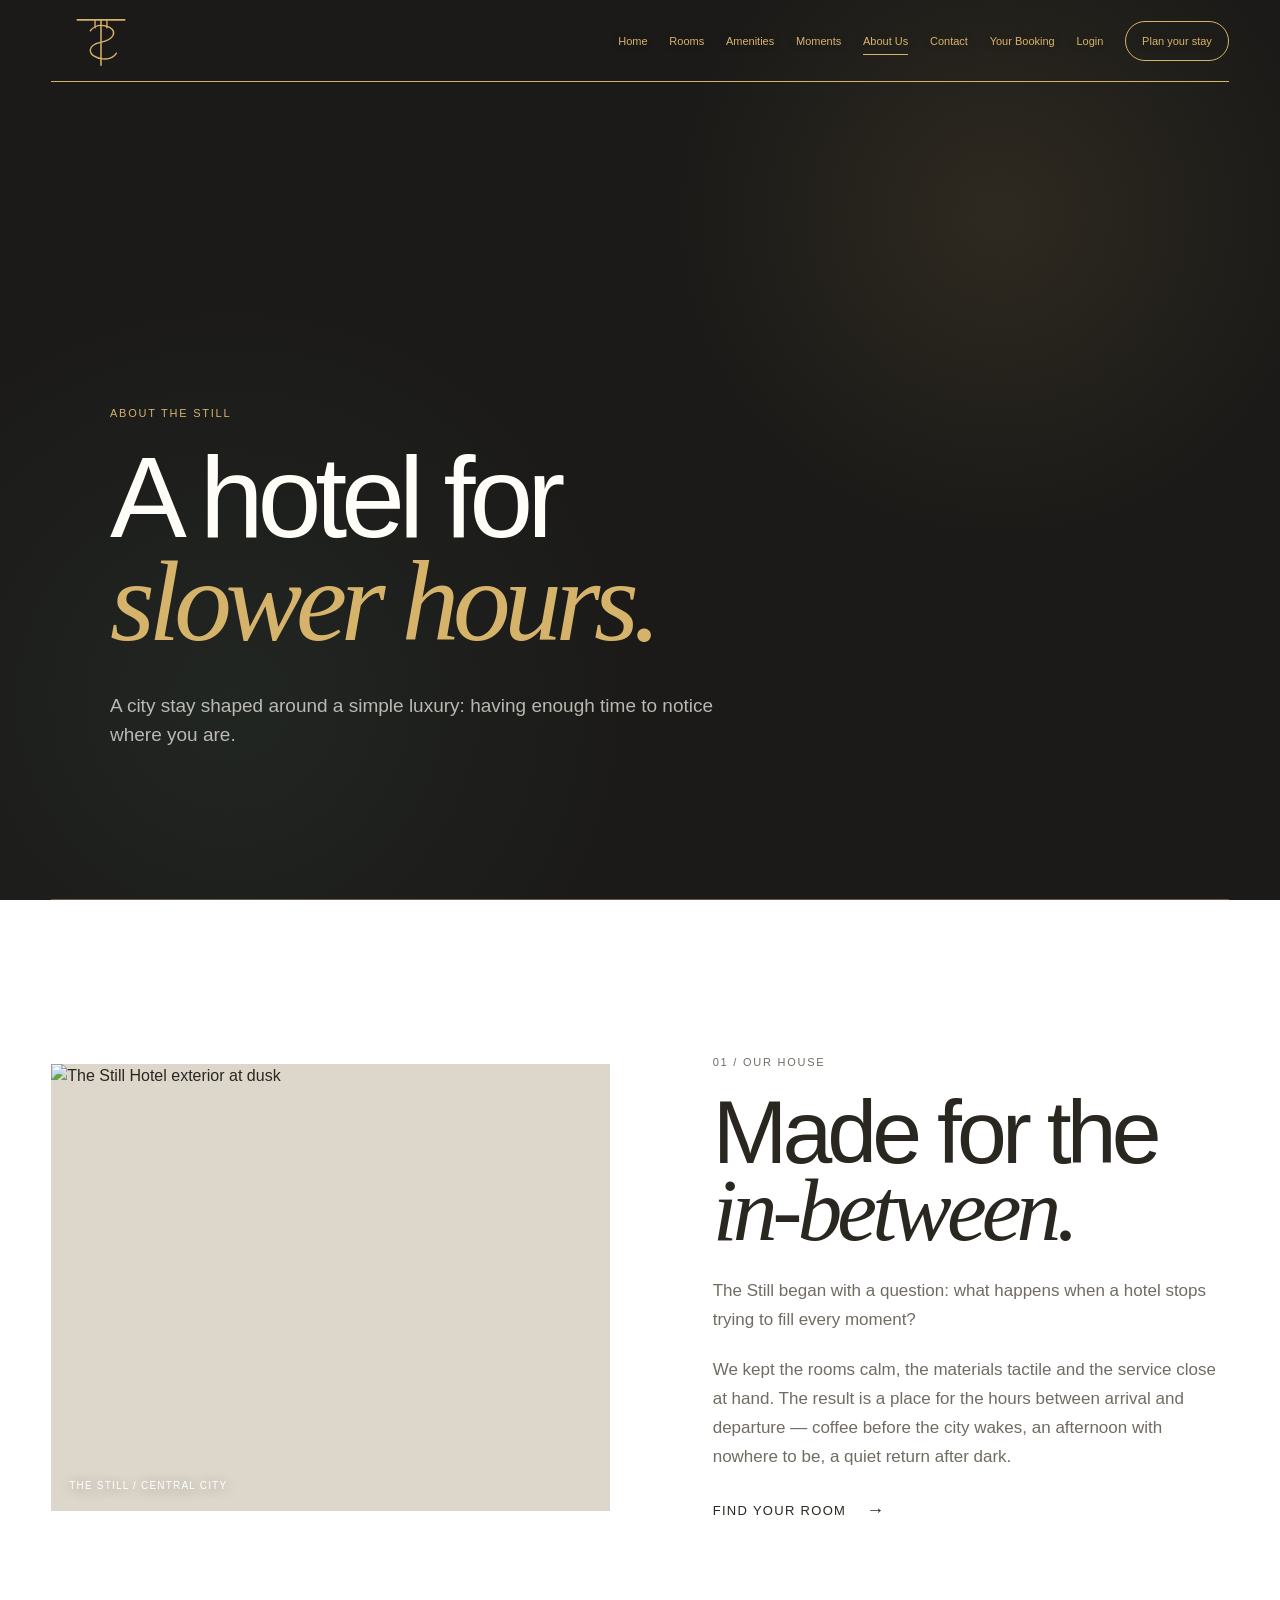
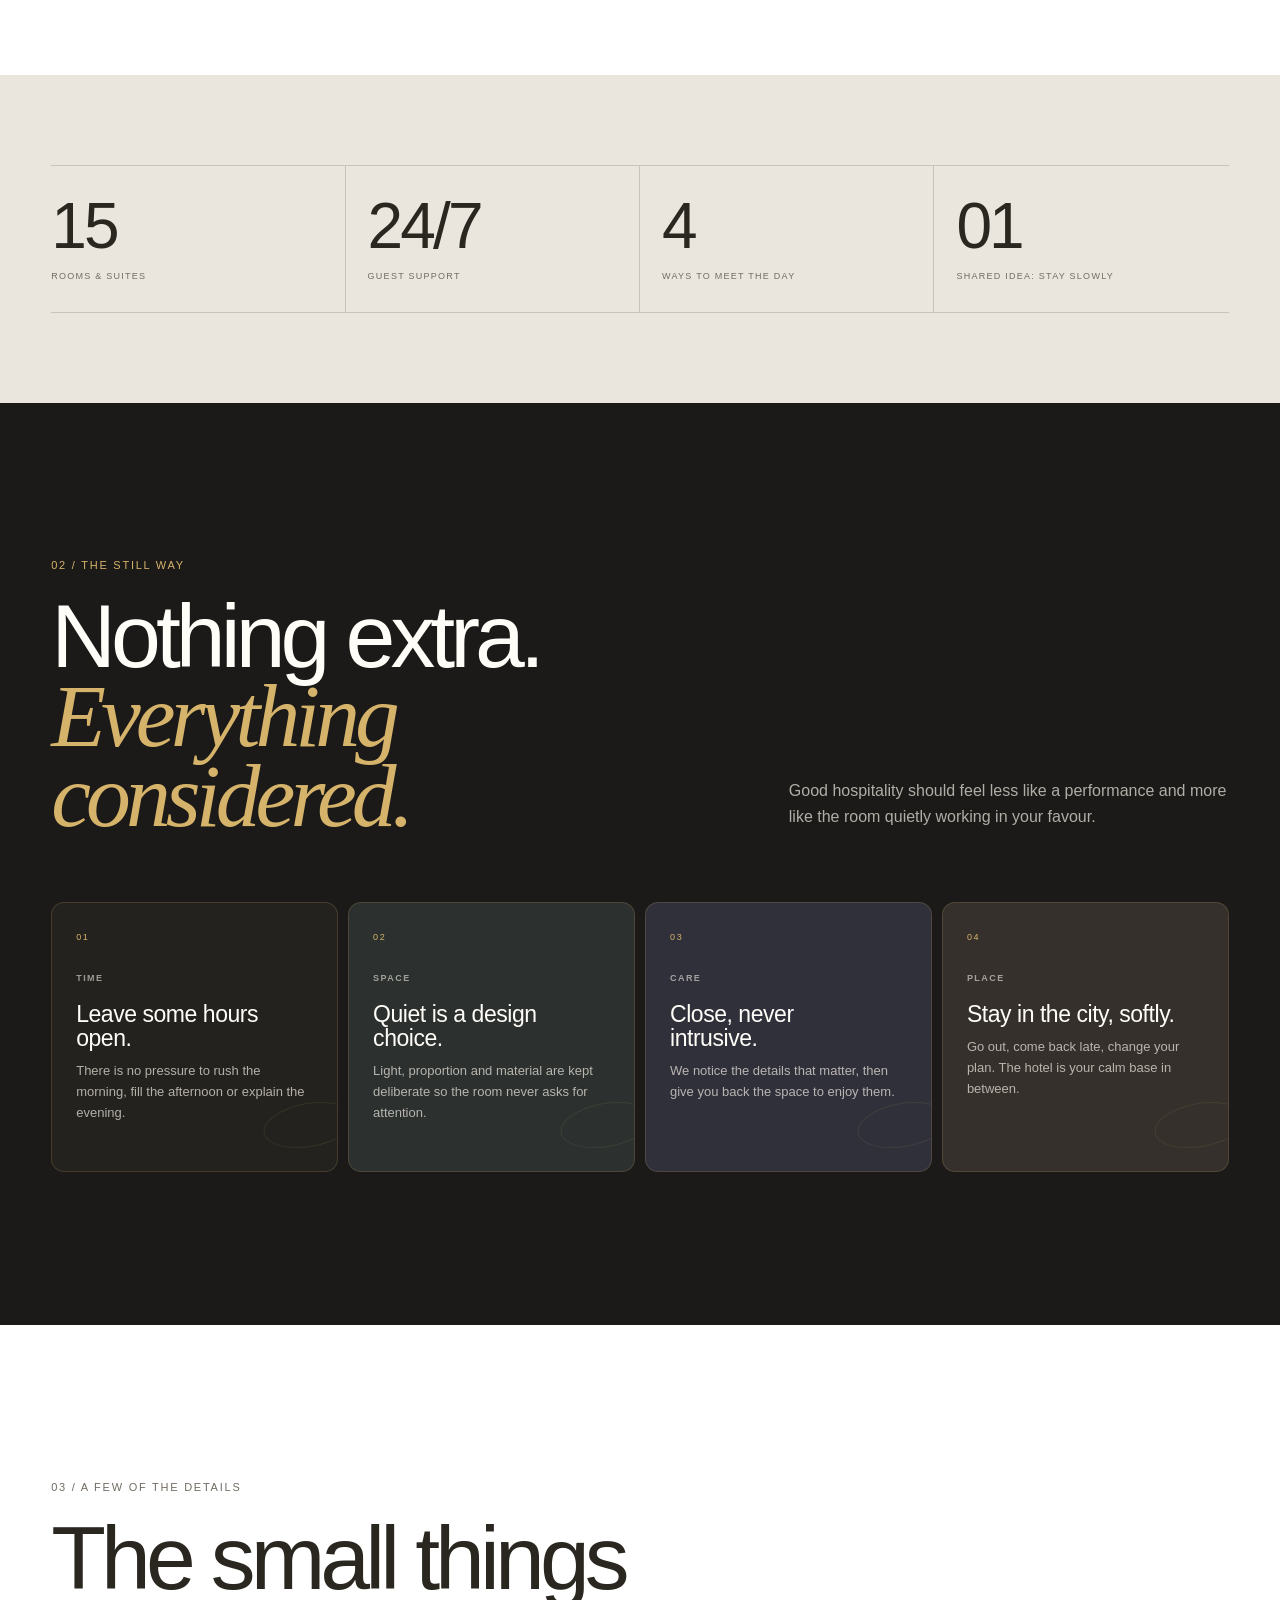
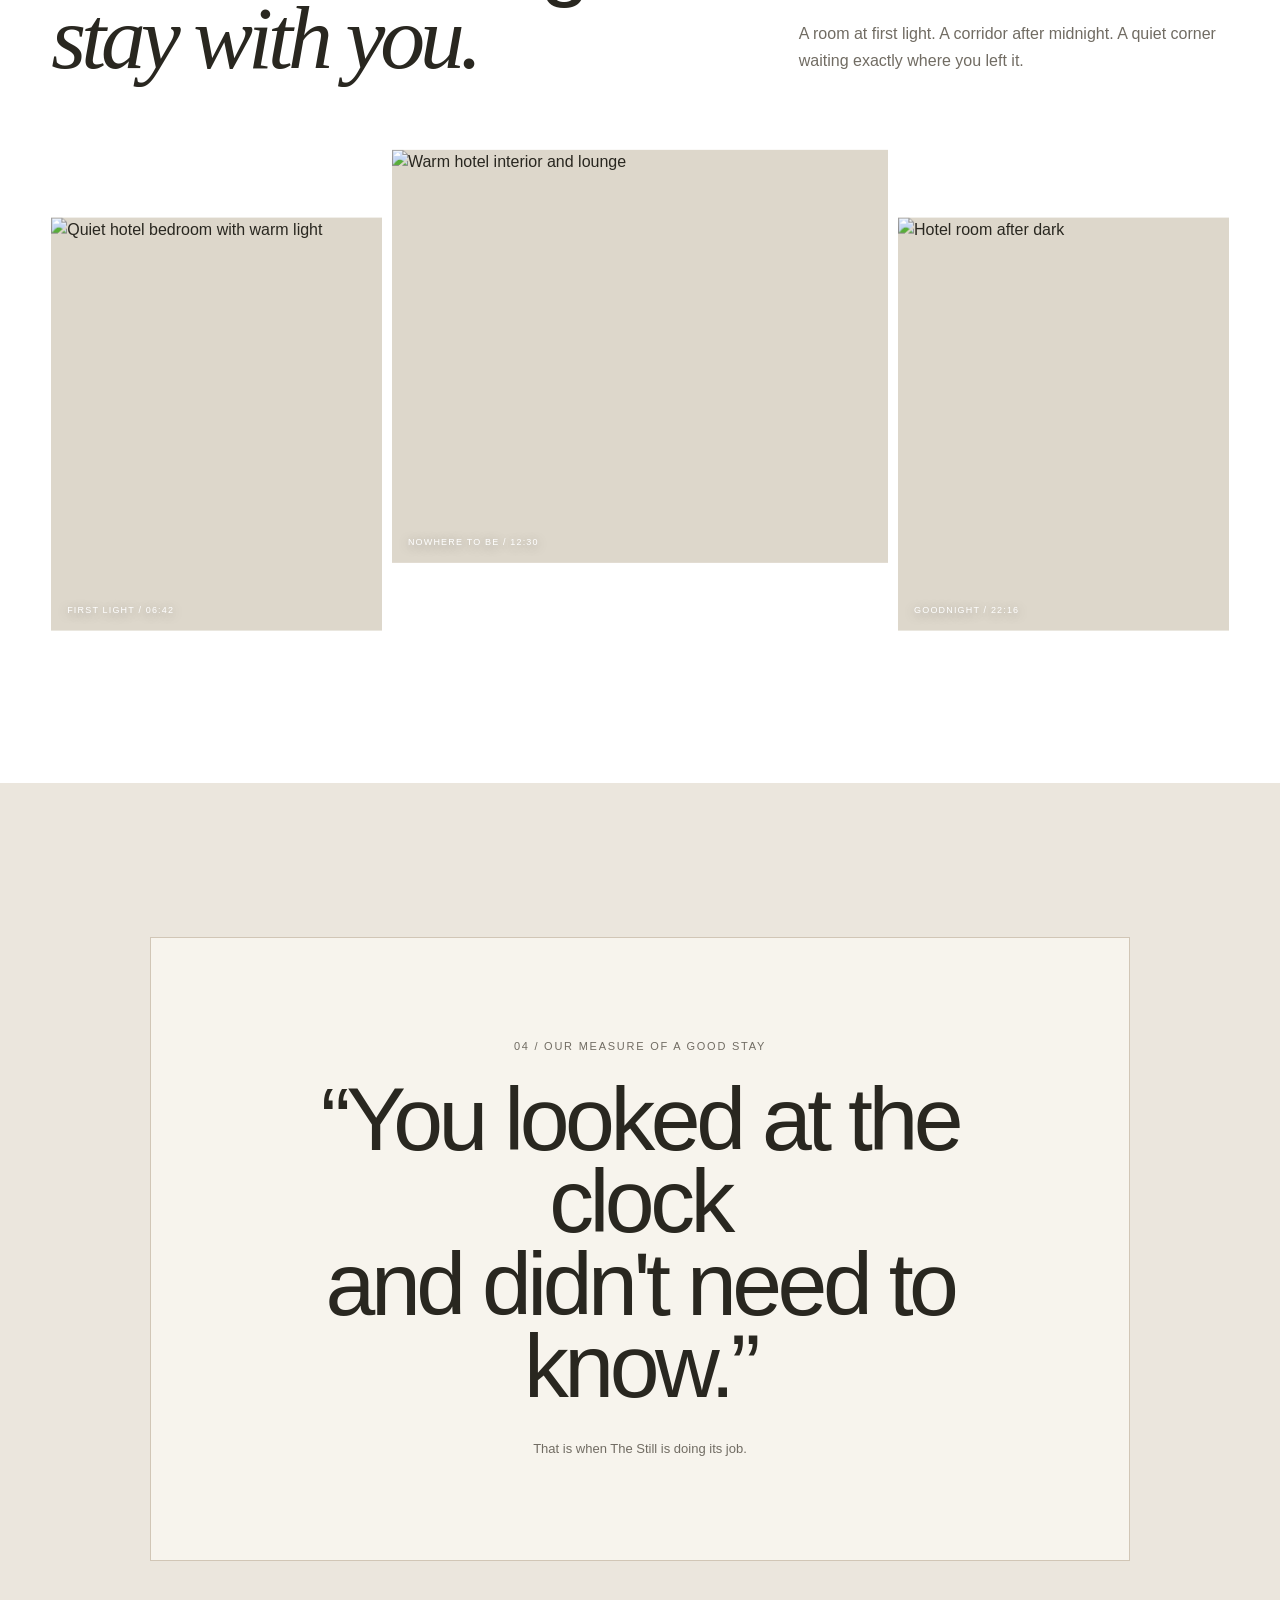
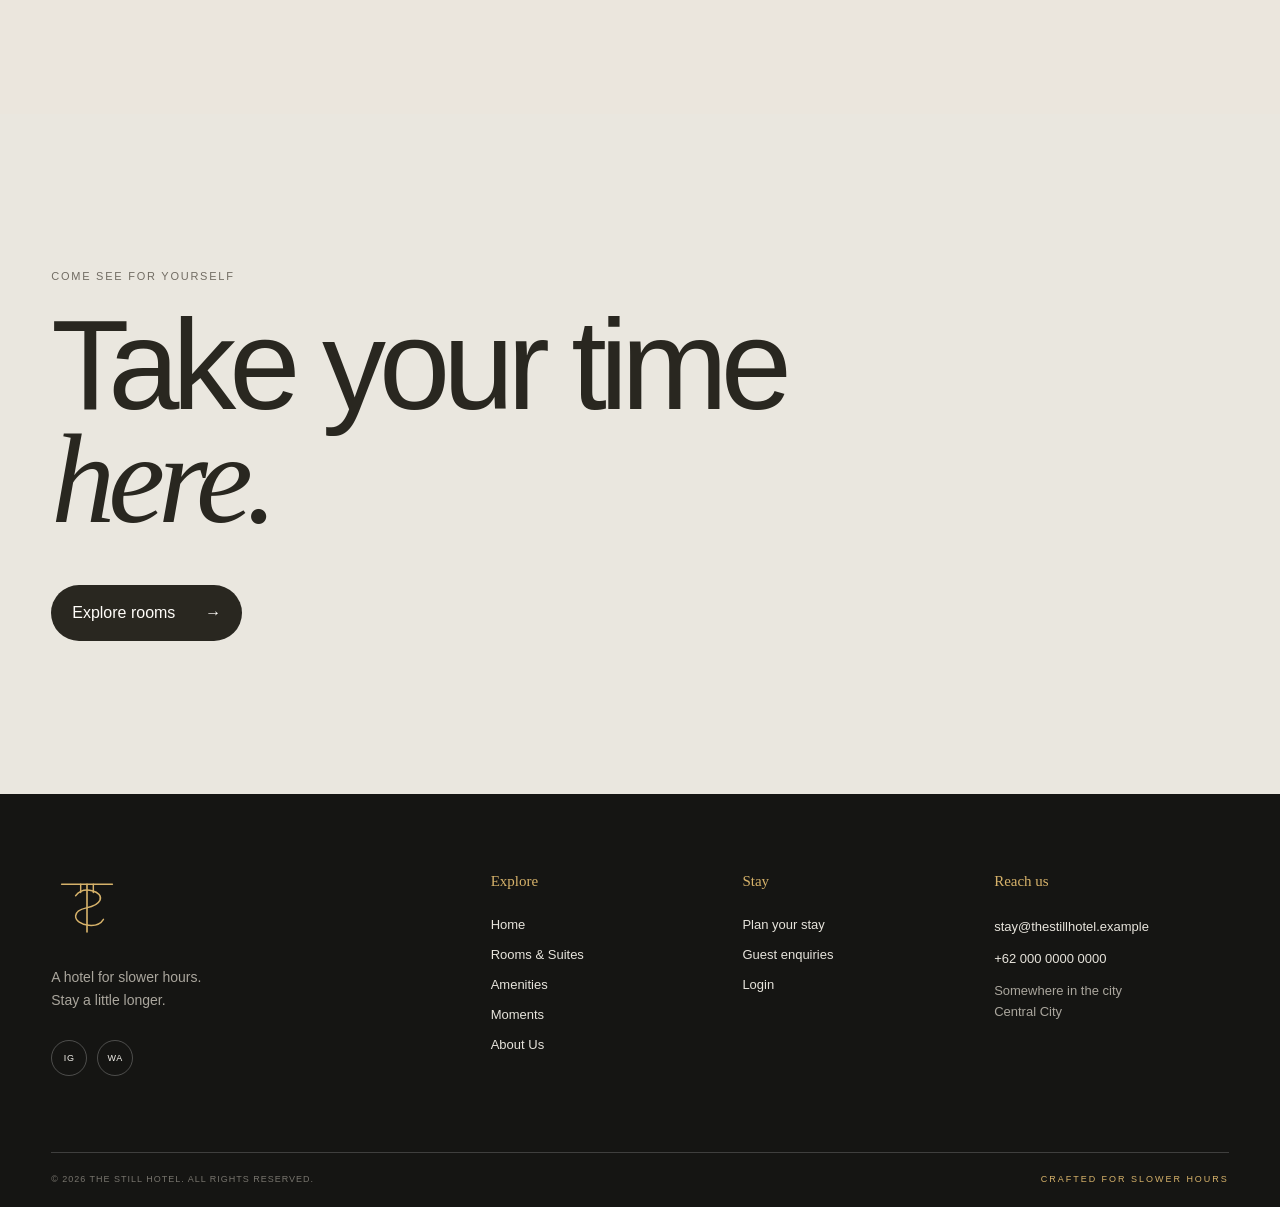
==== commit a7bd1c4e: "Use generated runtime CSS bundle" ====
--- a/about.html
+++ b/about.html
@@ -19,20 +19,7 @@
   <meta name="twitter:image" content="https://images.unsplash.com/photo-1600607687920-4e2a09cf159d?auto=format&fit=crop&w=1200&q=84">
   <link rel="preconnect" href="https://images.unsplash.com">
     <link rel="icon" href="assets/logo-still.svg" type="image/svg+xml">
-<link rel="stylesheet" href="css/01-core.css">
-<link rel="stylesheet" href="css/02-home.css">
-<link rel="stylesheet" href="css/03-story-responsive.css">
-<link rel="stylesheet" href="css/04-rooms.css">
-<link rel="stylesheet" href="css/05-gallery.css">
-<link rel="stylesheet" href="css/06-amenities.css">
-<link rel="stylesheet" href="css/07-about.css">
-<link rel="stylesheet" href="css/08-about-login-shared.css">
-<link rel="stylesheet" href="css/09-global-contact.css">
-<link rel="stylesheet" href="css/10-login.css">
-<link rel="stylesheet" href="css/11-booking.css">
-<link rel="stylesheet" href="css/12-your-booking.css">
-<link rel="stylesheet" href="css/13-admin-bookings.css">
-<link rel="stylesheet" href="css/14-motion.css">
+<link rel="stylesheet" href="css/style.css">
 </head>
 <body class="page-about">
 <header class="site-header signature-header" data-header>
--- a/css/style.css
+++ b/css/style.css
@@ -0,0 +1,8131 @@
+/* Generated from css/*.css modules by scripts/build-css.mjs. */
+
+/* =========================================================
+   THE STILL HOTEL / CORE TOKENS, RESET, SHARED PRIMITIVES, HEADER FOUNDATION
+   Source module extracted from the original css/style.css.
+   Cascade order is preserved by loading modules in numeric order.
+   ========================================================= */
+
+:root{--paper:#f7f4ed;--white:#fffdf9;--ink:#292720;--muted:#716c63;--line:#ded8cd;--accent:#b09a7b;--accent-soft:#d8c7ad;--olive:#727668;--max:1440px;--pad:clamp(20px,4vw,64px);--ease:cubic-bezier(.2,.7,.2,1)}
+*{box-sizing:border-box;-webkit-tap-highlight-color:transparent}html{scroll-behavior:smooth;overflow-x:hidden}body{margin:0;overflow-x:hidden;max-width:100%;background:var(--paper);color:var(--ink);font-family:"Helvetica Neue",Arial,sans-serif;font-size:16px;line-height:1.5}body.no-scroll{overflow:hidden}img{display:block;width:100%;height:100%;object-fit:cover}a{color:inherit;text-decoration:none}button,input,select{font:inherit}button{cursor:pointer}.page-wrap{width:min(100% - 2*var(--pad),var(--max));margin-inline:auto}.section{padding-block:clamp(90px,12vw,180px)}.eyebrow{margin:0 0 24px;font-size:11px;letter-spacing:.16em;text-transform:uppercase;color:var(--muted)}em{font-family:Georgia,"Times New Roman",serif;font-weight:400}
+.site-header{position:fixed;z-index:30;top:0;left:0;right:0;display:flex;align-items:center;justify-content:space-between;padding:26px var(--pad);transition:background .4s ease,color .4s ease,box-shadow .4s ease}.site-header.scrolled{background:rgba(247,244,238,.94);backdrop-filter:blur(14px);box-shadow:0 1px 0 rgba(0,0,0,.06)}.brand{display:inline-flex;align-items:center;justify-content:center;width:62px;height:62px;flex:0 0 62px;margin-left:42px;color:inherit}.brand-logo{display:block;width:60px;height:60px;object-fit:contain}.site-nav{display:flex;align-items:center;gap:32px;font-size:13px}.site-nav a{position:relative}.site-nav a:after{content:"";position:absolute;left:0;bottom:-6px;width:100%;height:1px;background:currentColor;transform:scaleX(0);transform-origin:right;transition:transform .35s var(--ease)}.site-nav a:hover:after,.site-nav a[aria-current="page"]:after{transform:scaleX(1);transform-origin:left}.nav-book{border:1px solid currentColor;border-radius:999px;padding:11px 16px;background:transparent;transition:background .35s ease,color .35s ease,border-color .35s ease,transform .3s var(--ease)}
+.signature-header:not(.scrolled) .nav-book{background:var(--header-theme);color:#292720;border-color:var(--header-theme);text-shadow:none}
+.signature-header.scrolled .nav-book{background:var(--ink);color:var(--white);border-color:var(--ink);text-shadow:none}
+
+.signature-header:not(.scrolled) .nav-book:hover{background:var(--header-secondary,#183a59);color:#fff;border-color:var(--header-secondary,#183a59);transform:translateY(-1px)}
+.signature-header.scrolled .nav-book:hover{background:var(--accent);color:var(--ink);border-color:var(--accent);transform:translateY(-1px)}.menu-toggle{display:none;position:relative;z-index:35;width:40px;height:40px;border:0;background:transparent;padding:8px;align-items:center;justify-content:center;color:inherit;cursor:pointer}.menu-icon{position:relative;width:24px;height:18px;display:block}.menu-icon i{position:absolute;left:0;width:24px;height:1px;background:currentColor;transform-origin:center;transition:transform .45s var(--ease),opacity .25s ease,background .8s ease}.menu-icon i:nth-child(1){top:1px}.menu-icon i:nth-child(2){top:8px}.menu-icon i:nth-child(3){top:15px}.menu-toggle[aria-expanded="true"] .menu-icon i:nth-child(1){transform:translateY(7px) rotate(45deg)}.menu-toggle[aria-expanded="true"] .menu-icon i:nth-child(2){opacity:0;transform:scaleX(0)}.menu-toggle[aria-expanded="true"] .menu-icon i:nth-child(3){transform:translateY(-7px) rotate(-45deg)}
+.hero{position:relative;min-height:100svh;display:grid;align-items:end;overflow:hidden;color:#fff}.hero-image{position:absolute;inset:0;background-position:center;background-size:cover;transform:scale(1.04)}.hero h1{font-size:clamp(70px,13vw,190px);line-height:.82;letter-spacing:-.06em;margin:0;font-weight:500}.hero h1 em{font-size:1.08em}.hero-actions{display:flex;gap:26px;align-items:center}.button{display:inline-flex;align-items:center;justify-content:space-between;gap:30px;padding:15px 20px;border:1px solid transparent;border-radius:999px;transition:transform .3s var(--ease),background .3s ease,color .3s ease}.button:hover{transform:translateY(-2px)}.button-light{background:var(--hero-button-bg);color:var(--hero-button-fg);transition:background .8s ease,color .8s ease,transform .3s var(--ease)}
+.button-light:hover{background:var(--hero-secondary);color:var(--hero-fg)}.button-dark{background:var(--ink);color:var(--white)}.button-full{width:100%}.text-link{display:inline-flex;gap:20px;align-items:center;padding:0;border:0;background:transparent;font-size:13px;text-transform:uppercase;letter-spacing:.1em}.text-link span{font-size:18px}.intro-copy{max-width:540px;font-size:clamp(19px,2.1vw,28px);line-height:1.32}.moment{padding-block:clamp(90px,14vw,200px)}.moment-copy p:not(.eyebrow){color:var(--muted);font-size:18px;max-width:430px;margin-bottom:34px}.image-frame{position:relative;overflow:hidden;background:#ddd7cb}.image-frame img{transition:transform 1.1s var(--ease)}.image-frame:hover img{transform:scale(1.035)}.image-tall{aspect-ratio:3/4;max-width:620px;margin-left:auto}.image-wide{aspect-ratio:16/10}.image-caption{position:absolute;left:18px;bottom:18px;color:#fff;font-size:10px;letter-spacing:.12em;text-transform:uppercase;text-shadow:0 2px 14px rgba(0,0,0,.45)}.stat-grid{display:grid;grid-template-columns:repeat(4,1fr);border-top:1px solid var(--line);border-bottom:1px solid var(--line)}.stat-grid div{padding:30px 20px 30px 0;border-right:1px solid var(--line)}.stat-grid div+div{padding-left:20px}.stat-grid div:last-child{border-right:0}.stat-grid strong{display:block;font-size:clamp(34px,5vw,64px);font-weight:400;letter-spacing:-.04em}.stat-grid span{font-size:11px;text-transform:uppercase;letter-spacing:.12em;color:var(--muted)}.closing-copy .eyebrow{color:#9f9a90}
+.page-hero{padding-top:180px;padding-bottom:90px;background:#fff}.narrow-hero{max-width:1060px;margin-inline:auto}.narrow-hero h1{font-size:clamp(62px,9vw,130px);line-height:.9;letter-spacing:-.055em;font-weight:500;margin:0 0 38px}.narrow-hero>p:last-child{max-width:620px;font-size:19px;color:var(--muted)}.room-entry.room-entry-reverse .room-image{order:2}.room-image{aspect-ratio:4/3;overflow:hidden}.room-details>p:not(.eyebrow){color:var(--muted);font-size:17px;max-width:430px}.room-specs{display:flex;flex-wrap:wrap;gap:8px 18px;margin:28px 0 34px}.room-specs span{font-size:10px;text-transform:uppercase;letter-spacing:.1em;color:var(--muted)}.room-book{margin-top:10px}.amenities{background:var(--paper)}.section-heading h2{font-size:clamp(50px,7vw,92px);line-height:.9;letter-spacing:-.05em;font-weight:500;margin:0 0 80px}.amenity-grid{display:grid;grid-template-columns:repeat(3,1fr);border-top:1px solid var(--line)}.amenity-grid>div{padding:28px 32px 30px 0;border-bottom:1px solid var(--line)}.amenity-grid>div:nth-child(3n+2),.amenity-grid>div:nth-child(3n+3){padding-left:32px;border-left:1px solid var(--line)}.amenity-grid strong{font-size:10px;letter-spacing:.12em;color:var(--muted)}.amenity-grid h3{font-size:26px;font-weight:400;margin:20px 0 6px}.amenity-grid p{color:var(--muted);margin:0}.price-box{border:1px solid var(--line);padding:clamp(30px,5vw,70px);max-width:900px}.price-box h2{font-size:clamp(44px,6vw,76px);margin:0 0 18px;font-weight:500;letter-spacing:-.04em}.price-box p:last-child{color:var(--muted)}
+.gallery-section{background:#fff}.gallery-item{grid-column:span 4;margin:0;cursor:zoom-in}.gallery-item img{aspect-ratio:4/3;transition:transform .7s var(--ease)}.gallery-item:hover img{transform:scale(1.02)}.gallery-item figcaption{padding-top:11px;font-size:10px;letter-spacing:.11em;text-transform:uppercase;color:var(--muted)}
+.contact-grid>.page-wrap{display:grid;grid-template-columns:1fr 1fr;gap:1px;background:var(--line)}.contact-card{background:#fff;padding:clamp(34px,6vw,90px);min-height:500px}.contact-card h2{font-size:clamp(32px,4vw,58px);line-height:.98;letter-spacing:-.045em;font-weight:500;margin:0 0 42px;word-break:break-word}.contact-card+.contact-card{display:flex;flex-direction:column}.contact-card .text-link{margin-top:24px}.location-card p:not(.eyebrow){color:var(--muted);font-size:18px}.contact-cta{background:#eae7df}.contact-cta h2{font-size:clamp(60px,10vw,135px);line-height:.88;letter-spacing:-.055em;font-weight:500;margin:0 0 50px}
+.site-footer{
+  background:#151513;
+  color:#f5f3ed;
+  padding-top:76px;
+}
+.footer-main{
+  display:grid;
+  grid-template-columns:2fr 1fr 1fr 1.25fr;
+  gap:clamp(30px,5vw,88px);
+  padding-bottom:76px;
+}
+.footer-brand-col{
+  min-width:0;
+}
+.footer-logo{
+  width:72px;
+  height:72px;
+  display:flex;
+  align-items:center;
+  justify-content:center;
+  margin-bottom:24px;
+}
+.footer-logo img{
+  width:66px;
+  height:66px;
+  object-fit:contain;
+}
+.footer-motto{
+  margin:0;
+  max-width:270px;
+  color:#aaa69d;
+  font-size:14px;
+  line-height:1.65;
+}
+.footer-socials{
+  display:flex;
+  gap:10px;
+  margin-top:28px;
+}
+.footer-socials a,
+.footer-socials .footer-social-placeholder{
+  width:36px;
+  height:36px;
+  display:grid;
+  place-items:center;
+  border:1px solid rgba(255,255,255,.24);
+  border-radius:50%;
+  color:#f5f3ed;
+  font-size:9px;
+  letter-spacing:.08em;
+  text-transform:uppercase;
+  transition:color .3s ease,border-color .3s ease,transform .3s var(--ease);
+}
+.footer-socials .footer-social-placeholder{
+  cursor:default;
+}
+.footer-socials a:hover{
+  color:var(--accent);
+  border-color:var(--accent);
+  transform:translateY(-2px);
+}
+.footer-column{
+  display:flex;
+  flex-direction:column;
+  align-items:flex-start;
+  gap:10px;
+}
+.footer-label{
+  margin-bottom:12px;
+  color:#d6b26a;
+  font-family:Georgia,"Times New Roman",serif;
+  font-size:15px;
+  font-weight:400;
+}
+.footer-column a,
+.footer-action{
+  padding:0;
+  border:0;
+  background:transparent;
+  color:#e7e4dc;
+  font-size:13px;
+  line-height:1.55;
+  text-align:left;
+  transition:color .25s ease;
+}
+.footer-column a:hover,
+.footer-action:hover{
+  color:var(--accent);
+}
+.footer-reach{
+  gap:12px;
+}
+.footer-reach p{
+  margin:0;
+  color:#aaa69d;
+  font-size:13px;
+  line-height:1.6;
+}
+.footer-bottom{
+  display:flex;
+  justify-content:space-between;
+  align-items:center;
+  gap:30px;
+  border-top:1px solid rgba(255,255,255,.18);
+  padding-block:20px;
+  color:#77746d;
+  font-size:9px;
+  letter-spacing:.11em;
+  text-transform:uppercase;
+}
+.footer-bottom span:last-child{
+  color:#d6b26a;
+  letter-spacing:.22em;
+}
+
+@media(max-width:899px){
+  .footer-main{
+    grid-template-columns:1fr 1fr;
+    row-gap:52px;
+  }
+}
+@media(max-width:599px){
+  .site-footer{
+    padding-top:54px;
+  }
+  .footer-main{
+    grid-template-columns:1fr 1fr;
+    gap:38px 24px;
+    padding-bottom:48px;
+  }
+  .footer-brand-col{
+    grid-column:1 / -1;
+  }
+  .footer-logo{
+    width:58px;
+    height:58px;
+    margin-bottom:18px;
+  }
+  .footer-logo img{
+    width:52px;
+    height:52px;
+  }
+  .footer-motto{
+    font-size:13px;
+    max-width:240px;
+  }
+  .footer-socials{
+    margin-top:20px;
+  }
+  .footer-socials a{
+    width:32px;
+    height:32px;
+  }
+  .footer-label{
+    font-size:14px;
+    margin-bottom:8px;
+  }
+  .footer-column a,
+  .footer-action,
+  .footer-reach p{
+    font-size:12px;
+  }
+  .footer-bottom{
+    flex-direction:column;
+    align-items:flex-start;
+    gap:8px;
+    padding-block:16px;
+    font-size:8px;
+  }
+}.booking-drawer{position:fixed;inset:0;z-index:100;visibility:hidden;pointer-events:none}.booking-drawer.open{visibility:visible;pointer-events:auto}.booking-backdrop{position:absolute;inset:0;background:rgba(16,15,13,.48);opacity:0;transition:opacity .45s ease}.booking-panel{position:absolute;right:0;top:0;height:100%;width:min(620px,100%);background:#f7f4ed;padding:clamp(26px,5vw,60px);transform:translateX(102%);transition:transform .55s var(--ease);overflow:auto}.booking-drawer.open .booking-backdrop{opacity:1}.booking-drawer.open .booking-panel{transform:translateX(0)}.booking-head{display:flex;justify-content:space-between;align-items:flex-start}.close-button{width:42px;height:42px;border:1px solid var(--line);border-radius:50%;background:transparent;font-size:28px;line-height:1}.booking-panel h2{font-size:clamp(48px,7vw,80px);line-height:.9;letter-spacing:-.05em;font-weight:500;margin:50px 0}.booking-fields{display:grid;grid-template-columns:1fr 1fr;gap:16px}.booking-fields label{display:grid;gap:8px;font-size:10px;letter-spacing:.12em;text-transform:uppercase;color:var(--muted)}.booking-fields label:last-child{grid-column:span 2}.booking-fields input,.booking-fields select{width:100%;border:1px solid var(--line);background:#fff;padding:16px 14px;color:var(--ink);outline:none}.booking-summary{display:flex;justify-content:space-between;align-items:center;border-block:1px solid var(--line);padding:22px 0;margin:30px 0;color:var(--muted);font-size:13px}.booking-summary strong{color:var(--ink);font-weight:400}.micro-copy{font-size:11px;color:var(--muted);text-align:center;margin:18px 0 0}.lightbox{position:fixed;inset:0;z-index:120;display:grid;place-items:center;padding:40px;background:rgba(10,10,9,.93);visibility:hidden;opacity:0;transition:opacity .3s ease,visibility .3s ease}.lightbox.open{visibility:visible;opacity:1}.lightbox img{width:auto;height:auto;max-width:min(92vw,1500px);max-height:84vh;object-fit:contain}.lightbox p{color:#fff;margin:16px 0 0;font-size:11px;letter-spacing:.12em;text-transform:uppercase}.lightbox-close{position:absolute;right:30px;top:30px;color:#fff;border-color:rgba(255,255,255,.25)}
+.reveal{opacity:0;transform:translateY(28px);transition:opacity .9s ease,transform .9s var(--ease)}.reveal.is-visible{opacity:1;transform:none}@keyframes heroFade{0%,46%{opacity:1}52%,94%{opacity:0}100%{opacity:1}}@keyframes heroFadeB{0%,46%{opacity:0}52%,94%{opacity:1}100%{opacity:0}}
+@media(max-width:900px){.site-nav{position:absolute;top:72px;left:var(--pad);right:var(--pad);padding:20px;background:rgba(245,243,238,.98);border:1px solid var(--line);display:none;flex-direction:column;align-items:stretch;gap:18px}.site-nav.open{display:flex}.menu-toggle{display:flex}.hero h1{font-size:clamp(62px,18vw,140px)}.moment-grid-reverse .image-wide{order:-1}.image-tall{margin-left:0;max-width:none}.stat-grid{grid-template-columns:1fr 1fr}.stat-grid div:nth-child(2){border-right:0}.stat-grid div:nth-child(3){border-top:1px solid var(--line)}.room-entry .room-image,.room-entry.room-entry-reverse .room-image{order:1;grid-column:2}.amenity-grid{grid-template-columns:1fr 1fr}.amenity-grid>div:nth-child(3n+2),.amenity-grid>div:nth-child(3n+3){padding-left:0;border-left:0}.amenity-grid>div:nth-child(2n){padding-left:24px;border-left:1px solid var(--line)}.gallery-item,.gallery-item-large,.gallery-item-wide,.gallery-item-tall{grid-column:span 6;margin-top:0}.contact-grid>.page-wrap{grid-template-columns:1fr}.contact-card{min-height:420px}}
+@media(max-width:560px){:root{--pad:20px}.site-header{padding-block:20px}.signature-header{padding-block:14px}.brand{font-size:11px}.hero-actions{flex-direction:column;align-items:flex-start;gap:18px}.section{padding-block:80px}.stat-grid{grid-template-columns:1fr}.stat-grid div,.stat-grid div+div{padding:24px 0;border-right:0;border-top:1px solid var(--line)}.stat-grid div:first-child{border-top:0}.room-entry .room-image,.room-entry.room-entry-reverse .room-image,.room-entry .room-details,.room-entry.room-entry-reverse .room-details{grid-column:auto}.amenity-grid{grid-template-columns:1fr}.amenity-grid>div:nth-child(2n){padding-left:0;border-left:0}.gallery-item,.gallery-item-large,.gallery-item-wide,.gallery-item-tall{grid-column:span 12}.footer-bottom{flex-direction:column;gap:8px}.booking-fields{grid-template-columns:1fr}.booking-fields label:last-child{grid-column:auto}.booking-panel{padding:24px 20px}.booking-panel h2{margin:36px 0}.narrow-hero h1{font-size:clamp(54px,15vw,82px)}}
+@media(prefers-reduced-motion:reduce){html{scroll-behavior:auto}.reveal{opacity:1;transform:none;transition:none}.image-frame img,.gallery-item img{transition:none}}
+:focus-visible{outline:2px solid currentColor;outline-offset:4px}
+
+/* =========================================================
+   THE STILL HOTEL / HOMEPAGE HERO AND SHARED HOME VISUAL SYSTEM
+   Source module extracted from the original css/style.css.
+   Cascade order is preserved by loading modules in numeric order.
+   ========================================================= */
+
+/* =========================================================
+   SIGNATURE HOMEPAGE / TIME AS INTERFACE
+   ========================================================= */
+.signature-header{
+  --header-theme:var(--ink);
+  --header-secondary:#183a59;
+  color:var(--header-theme);
+  overflow:visible;
+  padding:11px var(--pad);
+  transition:color .8s ease,background .4s ease,box-shadow .4s ease
+}
+.signature-header:after{content:"";position:absolute;left:var(--pad);right:var(--pad);bottom:0;height:1px;background:var(--header-theme);transform:scaleX(.12);transform-origin:center;opacity:0;transition:background .8s ease,transform .6s var(--ease),opacity .45s ease}
+.signature-header.hero-visible:not(.scrolled):after{animation:headerRuleIn 1.2s cubic-bezier(.2,.7,.2,1) .12s forwards}
+.signature-header:not(.hero-visible):after{transform:scaleX(.12);opacity:0}
+.signature-header.scrolled:after{background:rgba(41,39,32,.14)}
+.signature-header.scrolled{color:var(--ink)}
+.signature-header:not(.scrolled)[data-tone="morning"]{--header-theme:#f0c56e;--header-secondary:#183a59}
+.signature-header:not(.scrolled)[data-tone="afternoon"]{--header-theme:#e28a67;--header-secondary:#174f49}
+.signature-header:not(.scrolled)[data-tone="blue-hour"]{--header-theme:#e5c36e;--header-secondary:#263b69}
+.signature-header:not(.scrolled)[data-tone="night"]{--header-theme:#d99568;--header-secondary:#3f2547}
+.signature-header:not(.scrolled){
+  background:transparent;
+  backdrop-filter:none;
+  box-shadow:none;
+}
+.signature-header:not(.scrolled) .brand,
+.signature-header:not(.scrolled) .site-nav a,
+.signature-header:not(.scrolled) .menu-toggle{
+  color:var(--header-theme);
+  text-shadow:0 1px 9px rgba(0,0,0,.28);
+}
+.signature-header:not(.scrolled) .nav-book{
+  background:transparent;
+  color:var(--header-theme);
+  border-color:currentColor;
+}
+.signature-header:not(.scrolled) .nav-book:hover{
+  background:var(--header-theme);
+  color:var(--header-secondary);
+  border-color:var(--header-theme);
+}
+@keyframes headerRuleIn{from{transform:scaleX(.12);opacity:0}22%{opacity:1}to{transform:scaleX(1);opacity:1}}
+.signature-header .nav-book{border-color:currentColor}
+.signature-header .site-nav .nav-book:after{display:none}
+.signature-hero{position:relative;height:100dvh;min-height:100svh;overflow:hidden;background:#24231e;color:var(--hero-fg);--hero-theme:#d6b36a;--hero-secondary:#183a59;--hero-fg:#fffdf8;--hero-button-bg:#d6b36a;--hero-button-fg:#183a59}
+.signature-hero[data-tone="morning"]{--hero-theme:#d6b36a;--hero-secondary:#183a59;--hero-button-bg:#d6b36a;--hero-button-fg:#183a59}
+.signature-hero[data-tone="afternoon"]{--hero-theme:#d77b63;--hero-secondary:#174f49;--hero-button-bg:#d77b63;--hero-button-fg:#174f49}
+.signature-hero[data-tone="blue-hour"]{--hero-theme:#e6b15d;--hero-secondary:#263b69;--hero-button-bg:#e6b15d;--hero-button-fg:#263b69}
+.signature-hero[data-tone="night"]{--hero-theme:#c77a5a;--hero-secondary:#3f2547;--hero-button-bg:#c77a5a;--hero-button-fg:#3f2547}
+
+.hero-scenes,.hero-scene,.hero-wash,.hero-grain{position:absolute;inset:0}
+.hero-scene{opacity:0;filter:brightness(.72) saturate(.92);transform:scale(1.055);transition:opacity .9s ease,transform 3.6s linear,filter .9s ease}
+.hero-scene img{display:block;width:100%;height:100%;object-fit:cover;object-position:center;user-select:none;-webkit-user-drag:none}
+.hero-scene.is-active{opacity:1;transform:scale(1)}
+.hero-wash{background:linear-gradient(90deg,rgba(12,11,9,.78),rgba(12,11,9,.28) 54%,rgba(12,11,9,.46)),linear-gradient(0deg,rgba(12,11,9,.64),rgba(12,11,9,.14) 48%,transparent 72%)}
+.signature-hero-inner{position:relative;z-index:2;height:100%;min-height:100svh;padding-top:30px;padding-bottom:30px;display:grid;grid-template-rows:1fr auto}
+.signature-headline{align-self:center;max-width:760px;padding:3vh 0 4vh;transform:translateY(6vh)}
+.hero-overline{display:flex;align-items:center;gap:11px;margin:0 0 20px;font-size:9px;letter-spacing:.2em;text-transform:uppercase;color:#fffdf8;text-shadow:0 1px 10px rgba(0,0,0,.4);transition:color .8s ease}
+.hero-overline i{width:24px;height:1px;background:var(--hero-theme);box-shadow:0 1px 8px rgba(0,0,0,.3);transition:background .8s ease}
+.signature-headline h1{font-size:clamp(58px,8vw,122px);line-height:.86;letter-spacing:-.048em;font-weight:400;margin:0;color:#fffdf8;text-shadow:0 2px 20px rgba(0,0,0,.42);transition:color .8s ease}
+.signature-headline h1 em{font-family:Georgia,"Times New Roman",serif;font-weight:400;font-style:italic;color:var(--hero-theme);transition:color .8s ease}
+.hero-lede{max-width:410px;font-size:clamp(15px,1.25vw,18px);line-height:1.5;color:var(--hero-fg);text-shadow:0 1px 12px rgba(0,0,0,.34);margin:32px 0 28px;transition:color .8s ease}
+.hero-cta-row{display:flex;align-items:center;gap:10px;flex-wrap:wrap}
+.button-outline-light{border-color:var(--hero-theme);color:var(--hero-theme);background:rgba(255,255,255,.04);backdrop-filter:blur(8px);transition:border-color .8s ease,color .8s ease,background .3s ease,transform .3s var(--ease)}
+.button-outline-light:hover{border-color:var(--hero-secondary);color:var(--hero-secondary);background:var(--hero-theme)}
+.time-rail{position:absolute;z-index:3;right:0;top:50%;transform:translateY(-42%);width:220px}
+.time-rail>p{font-size:9px;letter-spacing:.16em;margin:0 0 18px;color:rgba(255,255,255,.72);text-shadow:0 1px 10px rgba(0,0,0,.24);transition:color .8s ease}
+.time-track{border-left:1px solid color-mix(in srgb,var(--hero-theme) 76%,white 24%);display:grid;transition:border-color .8s ease}
+.time-stop{position:relative;background:none;border:0;color:rgba(255,255,255,.80);text-shadow:0 1px 10px rgba(0,0,0,.4);padding:9px 0 9px 19px;text-align:left;display:grid;gap:2px;transition:color .35s ease}
+.time-stop:before{content:"";position:absolute;left:-4px;top:17px;width:7px;height:7px;border-radius:50%;background:rgba(255,255,255,.35);transition:transform .35s ease,background .8s ease}
+.time-stop span{font-size:11px;letter-spacing:.1em}
+.time-stop small{font-size:8px;letter-spacing:.14em}
+.time-stop.is-active{color:var(--hero-theme);text-shadow:0 1px 10px rgba(0,0,0,.45)}
+.time-stop.is-active:before{background:var(--hero-theme);transform:scale(1.55)}
+.time-story{position:relative;min-height:100svh;display:grid;align-items:center;background:#2f2e28;color:#fff;overflow:hidden}
+.story-photo{position:absolute;inset:0;background-size:cover;background-position:center;opacity:0;transform:scale(1.05);transition:opacity 1.2s ease,transform 7s linear}
+.story-photo.is-active{opacity:1;transform:scale(1)}
+.time-story:after{content:"";position:absolute;inset:0;background:linear-gradient(90deg,rgba(40,38,31,.72),rgba(40,38,31,.16) 64%,rgba(40,38,31,.30))}
+.story-time{font-size:11px;letter-spacing:.15em;padding-top:8px;color:rgba(255,255,255,.66)}
+.story-copy .eyebrow{color:rgba(255,255,255,.58);margin-bottom:19px}
+.story-copy h2{font-size:clamp(58px,8vw,112px);line-height:.84;letter-spacing:-.06em;font-weight:500;margin:0 0 30px}
+.story-copy p:not(.eyebrow){font-size:18px;color:rgba(255,255,255,.76);max-width:500px;line-height:1.45;margin:0 0 35px}
+.story-progress{height:1px;background:rgba(255,255,255,.25);margin-top:70px;overflow:hidden}
+.story-progress span{display:block;width:25%;height:100%;background:#fff;transform-origin:left;transition:width 1s linear}
+.rooms-preview{
+  background:#ebe7df;
+  position:relative;
+}
+.rooms-preview:before,
+.rooms-preview:after{
+  content:"";
+  position:absolute;
+  left:var(--pad);
+  right:var(--pad);
+  height:1px;
+  background:rgba(41,39,32,.08);
+  pointer-events:none;
+}
+.rooms-preview:before{top:0}
+.rooms-preview:after{bottom:0}
+.find-room-wrap{position:relative}
+.find-room-intro{
+  display:grid;
+  grid-template-columns:minmax(0,1.15fr) minmax(260px,.85fr);
+  gap:clamp(40px,8vw,140px);
+  align-items:end;
+  margin-bottom:clamp(56px,7vw,88px);
+}
+.find-room-intro h2{
+  font-size:clamp(64px,7.5vw,108px);
+  line-height:.84;
+  letter-spacing:-.06em;
+  font-weight:500;
+  margin:0;
+}
+.find-room-note{
+  max-width:390px;
+  padding-bottom:4px;
+}
+.find-room-note p{
+  margin:0 0 26px;
+  color:var(--muted);
+  font-size:14px;
+  line-height:1.65;
+}
+.find-room-note .text-link{
+  color:var(--ink);
+  transition:color .3s ease;
+}
+.find-room-note .text-link span{
+  transition:color .3s ease,transform .3s var(--ease);
+}
+.find-room-note .text-link:hover{
+  color:var(--accent);
+}
+.find-room-note .text-link:hover span{
+  color:var(--accent);
+  transform:translateX(4px);
+}
+.suite-carousel{position:relative}
+.suite-viewport{
+  width:100%;
+  overflow:hidden;
+}
+.suite-track{
+  display:flex;
+  gap:clamp(14px,2.2vw,30px);
+  align-items:flex-start;
+  transform:translate3d(0,0,0);
+  transition:transform .75s var(--ease);
+}
+.suite-slide{
+  flex:0 0 min(54vw,680px);
+  max-width:680px;
+  opacity:.34;
+  transform:scale(.94);
+  transform-origin:center top;
+  transition:opacity .65s ease,transform .75s var(--ease);
+}
+.suite-slide.is-active{
+  opacity:1;
+  transform:scale(1);
+}
+ .suite-image{
+  display:block;
+  position:relative;
+  overflow:hidden;
+  aspect-ratio:16/9;
+  max-height:425px;
+  background:#e7e2d8;
+  border-radius:10px;
+  isolation:isolate;
+}
+.suite-image:after{
+  content:"";
+  position:absolute;
+  inset:0;
+  border:1px solid rgba(255,255,255,.18);
+  pointer-events:none;
+}
+.suite-image img{
+  transition:transform 1.1s var(--ease);
+}
+.suite-slide.is-active .suite-image:hover img{
+  transform:scale(1.025);
+}
+.suite-meta{
+  display:flex;
+  justify-content:space-between;
+  gap:20px;
+  margin-top:16px;
+  color:var(--muted);
+  font-size:9px;
+  letter-spacing:.14em;
+  text-transform:uppercase;
+}
+ .suite-slide h3{
+  margin:18px 0 6px;
+  font-size:clamp(30px,3.2vw,48px);
+  line-height:.9;
+  letter-spacing:-.05em;
+  font-weight:500;
+}
+.suite-slide>p{
+  margin:0;
+  color:var(--muted);
+  font-size:15px;
+}
+.suite-controls{
+  display:flex;
+  align-items:center;
+  justify-content:space-between;
+  margin-top:30px;
+  padding-top:18px;
+  border-top:1px solid var(--line);
+}
+.suite-counter{
+  display:flex;
+  align-items:center;
+  gap:12px;
+  color:var(--muted);
+  font-size:9px;
+  letter-spacing:.16em;
+}
+.suite-counter i{
+  width:40px;
+  height:1px;
+  background:var(--line);
+}
+.suite-counter span:first-child{color:var(--ink)}
+.suite-buttons{display:flex;gap:8px}
+.suite-arrow{
+  width:42px;
+  height:42px;
+  display:grid;
+  place-items:center;
+  border:1px solid var(--line);
+  border-radius:50%;
+  background:transparent;
+  color:var(--ink);
+  transition:background .3s ease,color .3s ease,border-color .3s ease,transform .3s var(--ease);
+}
+.suite-arrow:hover{
+  background:var(--ink);
+  border-color:var(--ink);
+  color:var(--white);
+  transform:translateY(-2px);
+}
+.hotel-experience{
+  background:var(--white);
+  position:relative;
+  overflow:hidden;
+}
+.experience-head{
+  display:grid;
+  grid-template-columns:minmax(0,1fr) minmax(250px,.62fr);
+  gap:clamp(40px,8vw,120px);
+  align-items:end;
+  margin-bottom:clamp(50px,7vw,82px);
+}
+.experience-head h2{
+  margin:0;
+  max-width:900px;
+  font-size:clamp(58px,6.7vw,96px);
+  line-height:.87;
+  letter-spacing:-.055em;
+  font-weight:500;
+}
+.experience-intro{
+  max-width:380px;
+  margin:0 0 3px;
+  color:var(--muted);
+  font-size:14px;
+  line-height:1.7;
+}
+.experience-carousel{position:relative}
+.experience-viewport{
+  width:100%;
+  overflow:hidden;
+  padding-block:6px 18px;
+}
+.experience-track{
+  display:flex;
+  gap:16px;
+  width:max-content;
+  will-change:transform;
+  transition:none;
+}
+.experience-card{
+  flex:0 0 clamp(230px,24vw,330px);
+  min-height:290px;
+  padding:22px 22px 24px;
+  display:flex;
+  flex-direction:column;
+  justify-content:space-between;
+  border:1px solid #dfdbd2;
+  border-radius:14px;
+  background:#f7f5f0;
+  box-shadow:0 10px 28px rgba(41,39,32,.045);
+}
+.experience-card-top{
+  display:grid;
+  grid-template-columns:1fr;
+  justify-items:center;
+  align-items:start;
+  position:relative;
+  min-height:84px;
+}
+.experience-card-top>span{
+  position:absolute;
+  top:0;
+  left:0;
+  font-size:9px;
+  letter-spacing:.16em;
+  color:var(--muted);
+}
+.experience-icon{
+  width:62px;
+  height:62px;
+  margin-top:6px;
+  display:grid;
+  place-items:center;
+  color:#a47b43;
+  border:1px solid #d9cbb7;
+  border-radius:50%;
+  background:#faf7f1;
+  font-style:normal;
+  box-shadow:0 6px 18px rgba(41,39,32,.06);
+}
+.experience-icon svg{
+  width:28px;
+  height:28px;
+  fill:none;
+  stroke:currentColor;
+  stroke-width:1.35;
+  stroke-linecap:round;
+  stroke-linejoin:round;
+}
+.experience-card strong{
+  display:block;
+  max-width:250px;
+  font-size:clamp(22px,2.1vw,31px);
+  line-height:.96;
+  letter-spacing:-.035em;
+  font-weight:500;
+}
+.experience-card p{
+  max-width:245px;
+  margin:0;
+  color:var(--muted);
+  font-size:13px;
+  line-height:1.6;
+}
+.experience-foot{
+  display:flex;
+  justify-content:space-between;
+  align-items:center;
+  padding-top:16px;
+  border-top:1px solid rgba(41,39,32,.10);
+  color:var(--muted);
+  font-size:8px;
+  letter-spacing:.14em;
+  text-transform:uppercase;
+}
+.experience-status{
+  display:flex;
+  align-items:center;
+  gap:7px;
+}
+.experience-status i{
+  width:5px;
+  height:5px;
+  display:block;
+  border-radius:50%;
+  background:var(--accent);
+  box-shadow:0 0 0 4px rgba(176,154,123,.13);
+}
+.experience-status b{
+  color:var(--ink);
+  font-weight:500;
+}
+@media(max-width:1100px) and (min-width:600px){
+  .room-directory-row{
+    grid-template-columns:42px 180px 90px minmax(0,1fr);
+    grid-template-areas:
+      "number image class main"
+      "number image class action";
+    column-gap:18px;
+    row-gap:8px;
+    align-items:center;
+    min-height:188px;
+    padding-block:16px;
+  }
+  .room-dir-number{grid-area:number}
+  .room-dir-image{grid-area:image;width:180px;height:136px}
+  .room-dir-class{grid-area:class;min-width:0}
+  .room-dir-main{grid-area:main;min-width:0}
+  .room-dir-action{
+    grid-area:action;
+    justify-self:start;
+    white-space:nowrap;
+    margin-top:2px;
+  }
+}
+@media(max-width:1000px){
+  .experience-head{
+    grid-template-columns:1fr .8fr;
+    gap:35px;
+    margin-bottom:50px;
+  }
+  .experience-card{
+    flex-basis:260px;
+    min-height:260px;
+  }
+}
+@media(max-width:599px){
+  .experience-head{
+    grid-template-columns:1fr;
+    gap:20px;
+    margin-bottom:34px;
+  }
+  .experience-head h2{font-size:clamp(50px,15vw,76px)}
+  .experience-intro{font-size:13px;line-height:1.6}
+  .experience-track{gap:10px}
+  .experience-card{
+    flex-basis:calc(100vw - 72px);
+    min-height:230px;
+    padding:18px;
+    border-radius:11px;
+  }
+  .experience-card-top{min-height:70px}
+  .experience-icon{width:52px;height:52px;margin-top:5px}
+  .experience-icon svg{width:23px;height:23px}
+  .experience-card strong{font-size:24px}
+  .experience-card p{font-size:12px}
+  .experience-foot{padding-top:13px}
+}
+.guest-notes-section{
+  background:#ebe7df;
+  position:relative;
+  overflow:hidden;
+}
+.guest-notes-layout{
+  display:grid;
+  grid-template-columns:minmax(300px,.82fr) minmax(460px,1.18fr);
+  gap:clamp(50px,9vw,140px);
+  align-items:start;
+}
+.guest-notes-lead{
+  position:sticky;
+  top:120px;
+}
+.guest-notes-lead h2{
+  margin:0 0 34px;
+  font-size:clamp(66px,7.5vw,112px);
+  line-height:.82;
+  letter-spacing:-.06em;
+  font-weight:500;
+}
+.guest-notes-lead>p:last-child{
+  max-width:360px;
+  margin:0;
+  color:var(--muted);
+  font-size:14px;
+  line-height:1.7;
+}
+.guest-notes-list{
+  border-top:1px solid var(--line);
+}
+.guest-note{
+  position:relative;
+  padding:34px 0 32px 52px;
+  border-bottom:1px solid var(--line);
+}
+.guest-note-feature{
+  padding-top:28px;
+}
+.guest-note-mark{
+  position:absolute;
+  left:0;
+  top:28px;
+  color:var(--accent);
+  font-family:Georgia,"Times New Roman",serif;
+  font-size:48px;
+  line-height:.7;
+}
+.guest-note blockquote{
+  max-width:690px;
+  margin:0 0 22px;
+  font-family:Georgia,"Times New Roman",serif;
+  font-size:clamp(25px,2.6vw,40px);
+  line-height:1.08;
+  letter-spacing:-.025em;
+}
+.guest-note:not(.guest-note-feature) blockquote{
+  font-size:clamp(22px,2.2vw,32px);
+}
+.guest-note-meta{
+  display:flex;
+  align-items:center;
+  justify-content:space-between;
+  gap:20px;
+  max-width:690px;
+  color:var(--muted);
+  font-size:8px;
+  letter-spacing:.14em;
+  text-transform:uppercase;
+}
+.guest-note-meta>span:first-child{
+  color:#8d887f;
+}
+.guest-rating{
+  display:inline-flex;
+  align-items:center;
+  letter-spacing:.18em;
+  font-size:11px;
+}
+.guest-rating b{
+  color:#a77b43;
+  font-weight:500;
+}
+.guest-rating i{
+  color:#d8d5cf;
+  font-style:normal;
+}
+
+@media(max-width:899px){
+  .guest-notes-layout{
+    grid-template-columns:1fr;
+    gap:44px;
+  }
+  .guest-notes-lead{
+    position:static;
+  }
+  .guest-notes-lead h2{
+    font-size:clamp(56px,11vw,84px);
+  }
+  .guest-notes-list{
+    display:grid;
+    gap:14px;
+    border-top:0;
+  }
+  .guest-note,
+  .guest-note-feature{
+    min-height:0;
+    padding:26px 24px 24px 48px;
+    border:1px solid var(--line);
+    border-radius:12px;
+    background:#f7f5f0;
+  }
+  .guest-note-mark{
+    left:20px;
+    top:24px;
+    font-size:38px;
+  }
+  .guest-note blockquote,
+  .guest-note:not(.guest-note-feature) blockquote{
+    max-width:none;
+    font-size:clamp(24px,4vw,34px);
+  }
+}
+
+@media(max-width:599px){
+  .guest-notes-section{
+    padding-block:82px 96px;
+  }
+  .guest-notes-layout{
+    gap:32px;
+  }
+  .guest-notes-lead h2{
+    font-size:clamp(50px,15vw,74px);
+    line-height:.86;
+    margin-bottom:22px;
+  }
+  .guest-notes-lead>p:last-child{
+    max-width:320px;
+    font-size:13px;
+    line-height:1.6;
+  }
+  .guest-notes-list{
+    gap:10px;
+  }
+  .guest-note,
+  .guest-note-feature{
+    padding:22px 17px 18px 42px;
+    border-radius:10px;
+  }
+  .guest-note-mark{
+    left:15px;
+    top:19px;
+    font-size:32px;
+  }
+  .guest-note blockquote,
+  .guest-note:not(.guest-note-feature) blockquote{
+    font-size:22px;
+    line-height:1.1;
+    margin-bottom:20px;
+  }
+  .guest-note-meta{
+    gap:10px;
+    font-size:7px;
+  }
+  .guest-rating{
+    font-size:10px;
+    letter-spacing:.14em;
+  }
+}.final-call{
+  position:relative;
+  isolation:isolate;
+  overflow:hidden;
+  min-height:72vh;
+  display:grid;
+  place-items:center;
+  color:#f6f2e9;
+  background:#171613;
+}
+.final-call:before{
+  content:"";
+  position:absolute;
+  inset:0;
+  z-index:-2;
+  background-image:var(--final-image);
+  background-position:center;
+  background-size:cover;
+  transform:scale(1.035);
+  filter:brightness(.42) saturate(.82) contrast(1.04);
+  transition:background-image .2s ease,filter .6s ease,transform 1.6s var(--ease);
+}
+.final-call:after{
+  content:"";
+  position:absolute;
+  inset:0;
+  z-index:-1;
+  background:
+    linear-gradient(180deg,rgba(0,0,0,.58),rgba(0,0,0,.70)),
+    radial-gradient(circle at 50% 45%,rgba(0,0,0,.10),rgba(0,0,0,.36));
+  pointer-events:none;
+}
+.final-call-inner{
+  position:relative;
+  z-index:1;
+  text-align:center;
+}
+.final-call .eyebrow{color:rgba(246,242,233,.62)}
+.final-call h2{font-size:clamp(66px,10vw,144px);line-height:.86;letter-spacing:-.06em;font-weight:500;margin:0 0 44px;text-shadow:0 4px 28px rgba(0,0,0,.28)}
+@media(max-width:1000px){
+.find-room-intro{grid-template-columns:1fr .8fr;gap:40px;margin-bottom:56px}
+.find-room-note{max-width:340px}
+.suite-slide{flex-basis:min(66vw,620px)}
+}
+@media(max-width:599px){
+.find-room-intro{grid-template-columns:1fr;gap:24px;margin-bottom:36px}
+.find-room-intro h2{font-size:clamp(52px,15vw,78px)}
+.find-room-note{max-width:100%}
+.find-room-note p{font-size:13px;line-height:1.6;margin-bottom:20px}
+.suite-viewport{overflow:visible}
+.suite-track{gap:10px}
+.suite-slide{flex-basis:min(82vw,360px);opacity:.24;transform:scale(.965)}
+.suite-slide.is-active{opacity:1;transform:scale(1)}
+.suite-image{aspect-ratio:4/3;max-height:270px}
+.suite-meta{font-size:7px;margin-top:12px}
+.suite-slide h3{font-size:29px;margin-top:14px}
+.suite-slide>p{font-size:13px}
+.suite-controls{margin-top:22px;padding-top:14px}
+.suite-arrow{width:38px;height:38px}
+}
+@media(max-width:1000px){.time-rail{position:relative;top:auto;right:auto;transform:none;width:100%;margin-top:30px}.time-rail>p{display:none}.time-track{border-left:0;border-top:1px solid rgba(255,255,255,.25);grid-template-columns:repeat(4,1fr)}.time-stop{padding:16px 10px 8px 0}.time-stop:before{left:0;top:-4px}.time-stop small{white-space:nowrap}.signature-headline{padding-top:5vh;transform:translateY(-1vh)}.story-time{padding-top:0}}
+@media(max-width:560px){.signature-header{padding-block:8px}.brand{width:48px;height:48px;flex-basis:48px;margin-left:20px}.brand-logo{width:46px;height:46px}.signature-hero-inner{padding-top:32px;padding-bottom:22px}.signature-headline{padding:5vh 0 2vh;transform:translateY(0)}.signature-headline h1{font-size:clamp(52px,17vw,84px);letter-spacing:-.038em;line-height:.9}.hero-lede{font-size:16px;margin:28px 0}.hero-cta-row{gap:8px}.hero-cta-row .button{width:100%}.time-track{grid-template-columns:repeat(2,1fr);row-gap:8px}.time-stop{padding:13px 0}.time-stop:before{display:none}.statement-grid h2,.section-heading-row h2{font-size:clamp(50px,16vw,80px)}.story-copy h2{font-size:clamp(52px,16vw,84px)}.story-copy p:not(.eyebrow){font-size:16px}.story-progress{margin-top:50px}.final-call h2{font-size:clamp(58px,16vw,90px)}}
+@media(max-width:560px){
+  .signature-hero{width:100%;max-width:100%;height:100svh;min-height:100svh;overflow:hidden}
+  .signature-hero-inner{width:calc(100% - 40px);max-width:none;min-width:0;height:100%;padding-top:78px;padding-bottom:18px;grid-template-rows:1fr auto}
+  .hero-scenes,.hero-wash,.hero-grain{width:100%;height:100%;min-width:0}
+  .hero-scene{width:100%;height:100%;min-width:0;background-position:center}
+  .signature-headline{width:100%;max-width:100%;min-width:0;padding:3vh 0 1vh;transform:translateY(0)}
+  .signature-headline h1{font-size:clamp(46px,15vw,74px);line-height:.9;letter-spacing:-.035em;max-width:100%;overflow-wrap:normal;word-break:normal}
+  .hero-lede{max-width:300px;font-size:15px;line-height:1.45;margin:24px 0}
+  .hero-cta-row{display:grid;grid-template-columns:1fr;width:min(100%,290px);gap:8px}
+  .hero-cta-row .button{width:100%;min-width:0}
+  .time-rail{position:relative;right:auto;top:auto;transform:none;width:100%;max-width:100%;min-width:0;margin-top:16px}
+  .time-track{width:100%;grid-template-columns:repeat(2,minmax(0,1fr));gap:7px 18px}
+  .time-stop{min-width:0;width:100%;padding:11px 0;text-align:left;overflow:hidden}
+  .time-stop span,.time-stop small{min-width:0;overflow:hidden;text-overflow:ellipsis}
+  .time-stop small{white-space:normal}
+  .site-header{width:100%;max-width:100%;padding-inline:20px}
+  .signature-header{padding-block:8px}
+  .signature-header .brand{margin-left:0}
+  .signature-header .menu-toggle{background:transparent;max-width:max-content}
+  .site-nav{display:none !important}
+  .site-nav.open{display:flex !important}
+}
+@media(prefers-reduced-motion:reduce){.signature-header:after{animation:none;transform:scaleX(1);opacity:1}.hero-scene,.story-photo{transition:none;transform:none}.hero-scene.is-active,.story-photo.is-active{transform:none}.story-progress span{transition:none}}
+
+/* =========================================================
+   THE STILL HOTEL / OUR STORY ARCHITECTURE AND GLOBAL RESPONSIVE LOCK
+   Source module extracted from the original css/style.css.
+   Cascade order is preserved by loading modules in numeric order.
+   ========================================================= */
+
+/* =========================================================
+   OUR STORY — THE BUILDING KEEPS TIME
+   ========================================================= */
+.our-story{background:var(--white);position:relative;overflow:hidden}
+.story-architecture-grid{
+  position:relative;
+  min-height:min(86vh,900px);
+  display:grid;
+  grid-template-columns:minmax(300px,.88fr) minmax(460px,1.12fr);
+  column-gap:clamp(48px,7vw,110px);
+  align-items:center;
+}
+.story-architecture-copy{
+  position:relative;
+  z-index:3;
+  padding:clamp(30px,6vw,82px) 0;
+}
+.story-label{
+  display:flex;
+  align-items:center;
+  gap:18px;
+  width:max-content;
+  margin-bottom:clamp(34px,5vw,66px);
+  color:var(--muted);
+  font-size:9px;
+  letter-spacing:.18em;
+  text-transform:uppercase;
+}
+.story-label span:first-child{
+  color:var(--accent);
+  font-size:10px;
+  letter-spacing:.1em;
+}
+.story-label:after{
+  content:"";
+  width:54px;
+  height:1px;
+  background:var(--line);
+}
+.story-title{
+  max-width:650px;
+  margin:0 0 36px;
+  font-size:clamp(62px,7vw,116px);
+  line-height:.84;
+  letter-spacing:-.06em;
+  font-weight:500;
+}
+.story-title em{font-style:italic}
+.story-datum{
+  display:flex;
+  align-items:center;
+  gap:14px;
+  width:min(340px,72%);
+  margin:0 0 30px;
+}
+.story-datum i{
+  display:block;
+  width:100%;
+  height:1px;
+  background:var(--accent);
+  transform:scaleX(.28);
+  transform-origin:left;
+  transition:transform 1.2s var(--ease);
+}
+.story-datum span{
+  display:block;
+  width:5px;
+  height:5px;
+  border-radius:50%;
+  background:var(--accent);
+  flex:0 0 5px;
+}
+.reveal.is-visible .story-datum i{transform:scaleX(1)}
+.story-lede{
+  max-width:470px;
+  margin:0 0 16px;
+  font-size:clamp(20px,2vw,29px);
+  line-height:1.26;
+  letter-spacing:-.02em;
+}
+.story-text{
+  max-width:455px;
+  margin:0 0 30px;
+  color:var(--muted);
+  font-size:14px;
+  line-height:1.7;
+}
+.story-link{
+  margin-bottom:48px;
+  color:var(--ink);
+  transition:color .3s ease;
+}
+.story-link span{
+  transition:transform .3s var(--ease),color .3s ease;
+}
+.story-link:hover{
+  color:var(--accent);
+}
+.story-link:hover span{
+  color:var(--accent);
+  transform:translateX(4px);
+}
+.story-hours{
+  display:flex;
+  gap:clamp(20px,3vw,42px);
+  padding-top:22px;
+  border-top:1px solid var(--line);
+  max-width:520px;
+}
+.story-hours .story-hour{
+  appearance:none;
+  display:grid;
+  gap:4px;
+  min-width:86px;
+  padding:0;
+  margin:0;
+  border:0;
+  background:transparent;
+  color:var(--ink);
+  text-align:left;
+  cursor:pointer;
+  touch-action:manipulation;
+}
+.story-hours .story-hour:focus-visible{
+  outline:1px solid var(--accent);
+  outline-offset:6px;
+}
+.story-hours .story-hour strong{
+
+  font-size:12px;
+  letter-spacing:.08em;
+  font-weight:500;
+}
+.story-hours .story-hour small{
+  font-size:8px;
+  letter-spacing:.13em;
+  color:var(--muted);
+  text-transform:uppercase;
+}
+.story-hours .story-hour.is-active strong{
+  color:var(--story-time-color);
+}
+.story-hour{
+  --story-time-color:#8A7355;
+}
+.story-hour[data-moment="morning"]{--story-time-color:#B08A4B}
+.story-hour[data-moment="afternoon"]{--story-time-color:#A46852}
+.story-hour[data-moment="blue-hour"]{--story-time-color:#697A96}
+.story-hour.is-active{
+  position:relative;
+}
+.story-hour.is-active:after{
+  content:"";
+  position:absolute;
+  left:0;
+  bottom:-2px;
+  width:26px;
+  height:1px;
+  background:var(--story-time-color);
+}
+.story-architecture-figure{
+  position:relative;
+  z-index:2;
+  margin:0;
+  min-width:0;
+}
+.story-architecture-image{
+  position:relative;
+  width:calc(100% + clamp(40px,7vw,120px));
+  margin-right:calc(clamp(40px,7vw,120px) * -1);
+  overflow:hidden;
+  background:transparent;
+  box-shadow:none;
+}
+.story-triptych{
+  position:relative;
+  width:100%;
+  aspect-ratio:5/3;
+  overflow:visible;
+}
+.story-triptych-stage{
+  position:absolute;
+  inset:0;
+  opacity:0;
+  visibility:hidden;
+  pointer-events:none;
+  transform:translate3d(0,10px,0) scale(.992);
+  transition:opacity .62s var(--ease),transform .62s var(--ease),visibility 0s linear .62s;
+  will-change:opacity,transform;
+}
+.story-triptych-stage.is-active{
+  opacity:1;
+  visibility:visible;
+  transform:translate3d(0,0,0) scale(1);
+  transition:opacity .62s var(--ease),transform .62s var(--ease),visibility 0s linear 0s;
+}
+.story-pane{
+  position:absolute;
+  top:0;
+  display:block;
+  overflow:hidden;
+  width:calc((100% - 32px) / 5);
+  height:76%;
+  background-image:var(--story-stage-image);
+  background-repeat:no-repeat;
+  background-size:500% 100%;
+  filter:saturate(.88) contrast(1.02);
+  box-shadow:none;
+  --panel-parallax:0px;
+  transition:transform 1.05s var(--ease),filter 1.05s ease;
+}
+.story-pane-1{
+  --panel-base:0px;
+  left:0;
+  background-position:left center;
+  transform:translate3d(0,calc(var(--panel-base) + var(--panel-parallax)),0);
+}
+.story-pane-2{
+  --panel-base:0px;
+  left:calc((100% - 32px) / 5 + 8px);
+  background-position:25% center;
+  transform:translate3d(0,calc(var(--panel-base) + var(--panel-parallax)),0);
+}
+.story-pane-3{
+  --panel-base:0px;
+  left:calc(2 * ((100% - 32px) / 5 + 8px));
+  background-position:50% center;
+  transform:translate3d(0,calc(var(--panel-base) + var(--panel-parallax)),0);
+}
+.story-pane-4{
+  --panel-base:0px;
+  left:calc(3 * ((100% - 32px) / 5 + 8px));
+  background-position:75% center;
+  transform:translate3d(0,calc(var(--panel-base) + var(--panel-parallax)),0);
+}
+.story-pane-5{
+  --panel-base:0px;
+  right:0;
+  background-position:right center;
+  transform:translate3d(0,calc(var(--panel-base) + var(--panel-parallax)),0);
+}
+.story-architecture-figure:hover .story-pane{
+  filter:saturate(.94) contrast(1.03);
+}
+.story-architecture-figure:hover .story-pane-1{transform:translate3d(0,calc(var(--panel-base) + var(--panel-parallax) - 4px),0)}
+.story-architecture-figure:hover .story-pane-2{transform:translate3d(0,calc(var(--panel-base) + var(--panel-parallax) - 3px),0)}
+.story-architecture-figure:hover .story-pane-3{transform:translate3d(0,calc(var(--panel-base) + var(--panel-parallax) - 4px),0)}
+.story-architecture-figure:hover .story-pane-4{transform:translate3d(0,calc(var(--panel-base) + var(--panel-parallax) - 3px),0)}
+.story-architecture-figure:hover .story-pane-5{transform:translate3d(0,calc(var(--panel-base) + var(--panel-parallax) - 4px),0)}
+.story-architecture-figure figcaption{
+  display:flex;
+  justify-content:space-between;
+  gap:24px;
+  padding-top:12px;
+  color:var(--muted);
+  font-size:9px;
+  letter-spacing:.12em;
+  text-transform:uppercase;
+}
+.story-quote{
+  position:absolute;
+  z-index:4;
+  right:clamp(18px,4vw,58px);
+  bottom:clamp(40px,7vw,88px);
+  width:min(310px,28vw);
+  padding:22px 20px 20px;
+  background:rgba(247,244,237,.93);
+  border:1px solid rgba(214,207,195,.9);
+  box-shadow:0 16px 48px rgba(30,27,23,.08);
+  backdrop-filter:blur(8px);
+}
+.story-quote-mark{
+  display:block;
+  color:var(--accent);
+  font-family:Georgia,"Times New Roman",serif;
+  font-size:34px;
+  line-height:.7;
+  margin-bottom:14px;
+}
+.story-quote p{
+  margin:0;
+  font-family:Georgia,"Times New Roman",serif;
+  font-size:clamp(17px,1.5vw,22px);
+  line-height:1.15;
+}
+
+/* =========================================================
+   RESPONSIVE LOCK
+   Four deliberate device modes:
+   1. Mobile      < 600px
+   2. Foldables   600–899px
+   3. Tablet      900–1199px
+   4. Desktop     1200px+
+   The hero is always exactly one viewport high.
+   ========================================================= */
+
+html,body{width:100%;max-width:100%;min-width:0;overflow-x:hidden}
+body{min-height:100%;}
+section[id]{scroll-margin-top:92px;}
+
+.signature-hero{
+  width:100%;
+  max-width:100%;
+  height:100dvh;
+  min-height:100svh;
+  max-height:100dvh;
+  overflow:hidden;
+}
+.signature-hero-inner{
+  width:min(100% - 2*var(--pad),var(--max));
+  height:100%;
+  min-height:100%;
+  min-width:0;
+}
+
+
+/* Elegant touch navigation for devices that use the hamburger menu. */
+@media (max-width:899px){
+  .signature-header:before{
+    content:"";
+    position:fixed;
+    inset:0;
+    z-index:0;
+    background:rgba(0,0,0,.32);backdrop-filter:blur(3px);-webkit-backdrop-filter:blur(3px);
+    opacity:0;
+    visibility:hidden;
+    pointer-events:none;
+    transition:opacity .45s ease,visibility .45s ease;
+  }
+
+  .signature-header.menu-open:before{
+    opacity:1;
+    visibility:visible;
+  }
+
+  .signature-header .brand,
+  .signature-header .menu-toggle{
+    z-index:36;
+  }
+
+  .signature-header .site-nav{
+    position:fixed!important;
+    top:0!important;
+    right:0!important;
+    bottom:0!important;
+    left:auto!important;
+    z-index:34;
+    width:min(86vw,420px)!important;
+    max-width:420px!important;
+    height:100dvh;
+    margin:0!important;
+    padding:104px 30px 38px!important;
+    display:flex!important;
+    flex-direction:column;
+    align-items:stretch!important;
+    justify-content:flex-start;
+    gap:0!important;
+    background:rgba(20,19,17,.76);
+    color:#fff;
+    backdrop-filter:blur(16px) saturate(120%);
+    -webkit-backdrop-filter:blur(16px) saturate(120%);
+    border-left:1px solid rgba(255,255,255,.14)!important;
+    border-top:0!important;
+    border-right:0!important;
+    border-bottom:0!important;
+    box-shadow:-22px 0 55px rgba(0,0,0,.24);
+    opacity:0;
+    visibility:hidden;
+    pointer-events:none;
+    transform:translateX(102%);
+    transition:transform .65s var(--ease),opacity .35s ease,visibility 0s linear .65s;
+    overflow:auto;
+  }
+
+  .signature-header .site-nav.open{
+    opacity:1;
+    visibility:visible;
+    pointer-events:auto;
+    transform:translateX(0);
+    transition:transform .65s var(--ease),opacity .35s ease,visibility 0s linear 0s;
+  }
+
+  .signature-header .site-nav a{
+    position:relative;
+    display:flex;
+    align-items:center;
+    min-height:62px;
+    padding:0 0 0 2px;
+    border-bottom:1px solid rgba(255,255,255,.14);
+    font-family:Georgia,"Times New Roman",serif;
+    font-size:clamp(27px,6vw,38px);
+    font-weight:400;
+    letter-spacing:-.03em;
+    opacity:0;
+    transform:translateX(20px);
+    transition:opacity .55s ease,transform .65s var(--ease),color .25s ease;
+  }
+
+  .signature-header .site-nav a:after{display:none}
+
+  .signature-header .site-nav.open a:nth-child(1){opacity:1;transform:none;transition-delay:.08s}
+  .signature-header .site-nav.open a:nth-child(2){opacity:1;transform:none;transition-delay:.12s}
+  .signature-header .site-nav.open a:nth-child(3){opacity:1;transform:none;transition-delay:.16s}
+  .signature-header .site-nav.open a:nth-child(4){opacity:1;transform:none;transition-delay:.20s}
+  .signature-header .site-nav.open a:nth-child(5){opacity:1;transform:none;transition-delay:.24s}
+  .signature-header .site-nav.open a:nth-child(6){opacity:1;transform:none;transition-delay:.28s}
+  .signature-header .site-nav.open a:nth-child(7){opacity:1;transform:none;transition-delay:.32s}
+
+  .signature-header .site-nav a:hover{
+    color:var(--header-theme);
+  }
+
+  .signature-header .site-nav .nav-book{
+    align-self:flex-start;
+    margin-top:28px;
+    background:var(--header-theme,#d6b36a);
+    color:#292720;
+    border-color:var(--header-theme,#d6b36a);
+    text-shadow:none;
+    padding:12px 18px;
+    opacity:0;
+    transform:translateY(12px);
+    transition:opacity .5s ease,transform .6s var(--ease),background .3s ease,color .3s ease,border-color .3s ease;
+  }
+
+  .signature-header .site-nav.open .nav-book{
+    opacity:1;
+    transform:none;
+    transition-delay:.3s;
+  }
+}
+/* ---------- 1. MOBILE ---------- */
+@media (max-width:599px){
+  :root{--pad:20px}
+
+  .site-header,
+  .signature-header{
+    width:100%;
+    max-width:100%;
+    min-width:0;
+    height:54px;
+    padding:6px max(18px,env(safe-area-inset-right)) 6px max(18px,env(safe-area-inset-left));
+  }
+
+  .signature-header:after{
+    left:max(18px,env(safe-area-inset-left));
+    right:max(18px,env(safe-area-inset-right));
+  }
+
+  .brand{
+    width:40px;
+    height:40px;
+    flex:0 0 40px;
+    margin-left:0;
+  }
+  .brand-logo{width:38px;height:38px}
+
+  .menu-toggle{
+    display:flex;
+    flex:0 0 auto;
+    width:30px;
+    height:30px;
+    min-width:30px;
+    padding:4px 0;
+    margin:0;
+    background:transparent;
+    border:0;
+  }
+  .menu-icon{width:23px;height:16px}
+  .menu-icon i{width:23px}
+  .menu-icon i:nth-child(1){top:1px}
+  .menu-icon i:nth-child(2){top:7px}
+  .menu-icon i:nth-child(3){top:13px}
+
+  
+  .signature-hero-inner{
+    width:calc(100% - 40px);
+    max-width:none;
+    min-width:0;
+    height:100%;
+    padding:70px 0 16px;
+    display:grid;
+    grid-template-rows:minmax(0,1fr) auto;
+    gap:10px;
+  }
+
+  .signature-headline{
+    width:100%;
+    max-width:100%;
+    min-width:0;
+    align-self:center;
+    padding:0;
+    transform:none;
+  }
+
+  .hero-overline{
+    max-width:100%;
+    margin-bottom:16px;
+    font-size:8px;
+    letter-spacing:.17em;
+  }
+
+  .signature-headline h1{
+    width:100%;
+    max-width:100%;
+    min-width:0;
+    font-size:clamp(48px,14vw,72px);
+    line-height:.88;
+    letter-spacing:-.035em;
+    overflow-wrap:normal;
+    word-break:normal;
+  }
+
+  .hero-lede{
+    width:100%;
+    max-width:300px;
+    font-size:15px;
+    line-height:1.42;
+    margin:22px 0 20px;
+  }
+
+  .hero-cta-row{
+    display:grid;
+    grid-template-columns:minmax(0,1fr);
+    width:min(100%,300px);
+    gap:8px;
+  }
+  .hero-cta-row .button{
+    width:100%;
+    min-width:0;
+  }
+
+  .time-rail{
+    position:relative;
+    inset:auto;
+    width:100%;
+    max-width:100%;
+    min-width:0;
+    margin:0;
+    transform:none;
+  }
+
+  .time-track{
+    width:100%;
+    max-width:100%;
+    min-width:0;
+    border-left:0;
+    border-top:1px solid rgba(255,255,255,.24);
+    grid-template-columns:repeat(2,minmax(0,1fr));
+    gap:0 18px;
+  }
+
+  .time-stop{
+    width:100%;
+    min-width:0;
+    padding:10px 0 5px;
+    overflow:hidden;
+  }
+  .time-stop:before{display:none}
+  .time-stop span,
+  .time-stop small{
+    display:block;
+    min-width:0;
+    max-width:100%;
+    overflow:hidden;
+    text-overflow:ellipsis;
+  }
+  .time-stop small{white-space:nowrap}
+
+  .hero-scene{width:100%;height:100%;min-width:0;min-height:100%}
+}
+
+/* ---------- 2. FOLDABLES ---------- */
+@media (min-width:600px) and (max-width:899px){
+  :root{--pad:28px}
+
+  .site-header,
+  .signature-header{
+    width:100%;
+    max-width:100%;
+    min-width:0;
+    height:72px;
+    padding:10px max(28px,env(safe-area-inset-right)) 10px max(28px,env(safe-area-inset-left));
+  }
+
+  .signature-header:after{
+    left:max(28px,env(safe-area-inset-left));
+    right:max(28px,env(safe-area-inset-right));
+  }
+
+  .brand{
+    width:52px;
+    height:52px;
+    flex:0 0 52px;
+    margin-left:0;
+  }
+  .brand-logo{width:50px;height:50px}
+
+  .signature-hero-inner{
+    width:calc(100% - 56px);
+    max-width:none;
+    min-width:0;
+    height:100%;
+    padding:86px 0 22px;
+    display:grid;
+    grid-template-rows:minmax(0,1fr) auto;
+    gap:18px;
+  }
+
+  .signature-headline{
+    width:min(100%,620px);
+    max-width:100%;
+    min-width:0;
+    align-self:center;
+    padding:0;
+    transform:none;
+  }
+
+  .signature-headline h1{
+    max-width:100%;
+    font-size:clamp(62px,10vw,86px);
+    line-height:.86;
+    letter-spacing:-.042em;
+  }
+
+  .hero-lede{
+    max-width:420px;
+    font-size:16px;
+    line-height:1.45;
+    margin:24px 0;
+  }
+
+  .hero-cta-row{
+    width:min(100%,380px);
+    gap:8px;
+  }
+  .hero-cta-row .button{
+    min-width:0;
+  }
+
+  .time-rail{
+    position:relative;
+    inset:auto;
+    width:100%;
+    max-width:100%;
+    min-width:0;
+    transform:none;
+    margin:0;
+  }
+  .time-rail>p{display:none}
+  .time-track{
+    width:100%;
+    border-left:0;
+    border-top:1px solid rgba(255,255,255,.26);
+    grid-template-columns:repeat(4,minmax(0,1fr));
+    gap:0 16px;
+  }
+  .time-stop{
+    min-width:0;
+    padding:14px 0 5px;
+    overflow:hidden;
+  }
+  .time-stop:before{display:none}
+  .time-stop small{
+    display:block;
+    white-space:nowrap;
+    overflow:hidden;
+    text-overflow:ellipsis;
+  }
+}
+
+/* Foldable in landscape: use the wider canvas for a true split composition. */
+@media (min-width:600px) and (max-width:899px) and (orientation:landscape){
+  .signature-hero-inner{
+    grid-template-columns:minmax(0,1fr) 210px;
+    grid-template-rows:1fr;
+    align-items:center;
+    gap:42px;
+    padding-top:86px;
+    padding-bottom:26px;
+  }
+
+  .signature-headline{
+    align-self:center;
+    width:100%;
+  }
+
+  .signature-headline h1{
+    font-size:clamp(58px,8.4vw,82px);
+  }
+
+  .time-rail{
+    align-self:center;
+    width:210px;
+  }
+
+  .time-track{
+    border-top:0;
+    border-left:1px solid rgba(255,255,255,.26);
+    grid-template-columns:1fr;
+  }
+
+  .time-stop{padding:12px 0 12px 18px}
+  .time-stop:before{
+    display:block;
+    left:-4px;
+    top:20px;
+  }
+}
+
+/* Real dual-screen foldables with a horizontal hinge. */
+@media (horizontal-viewport-segments:2){
+  .signature-hero-inner{
+    width:100%;
+    max-width:none;
+    padding-left:calc(28px + env(viewport-segment-left 0 0));
+    padding-right:calc(28px + env(viewport-segment-right 1 0));
+    column-gap:env(viewport-segment-width 0 0);
+  }
+}
+@media (vertical-viewport-segments:2){
+  .signature-hero-inner{
+    height:100dvh;
+    min-height:100svh;
+  }
+}
+
+/* ---------- 3. TABLET ---------- */
+@media (min-width:900px) and (max-width:1199px){
+  :root{--pad:42px}
+
+  .site-header,
+  .signature-header{
+    width:100%;
+    max-width:100%;
+    height:78px;
+    padding:12px var(--pad);
+  }
+
+  .signature-header:after{
+    left:var(--pad);
+    right:var(--pad);
+  }
+
+  .brand{
+    width:56px;
+    height:56px;
+    flex:0 0 56px;
+    margin-left:0;
+  }
+  .brand-logo{width:54px;height:54px}
+
+  .site-nav{
+    gap:24px;
+    font-size:12px;
+  }
+
+  .nav-book{padding:10px 15px}
+
+  .signature-hero-inner{
+    width:calc(100% - 84px);
+    max-width:none;
+    min-width:0;
+    height:100%;
+    padding:100px 0 30px;
+    display:grid;
+    grid-template-columns:minmax(0,1fr) 205px;
+    grid-template-rows:1fr;
+    align-items:center;
+    gap:42px;
+  }
+
+  .signature-headline{
+    max-width:700px;
+    min-width:0;
+    align-self:center;
+    padding:0;
+    transform:none;
+  }
+
+  .signature-headline h1{
+    font-size:clamp(76px,9vw,108px);
+    line-height:.84;
+    letter-spacing:-.045em;
+  }
+
+  .hero-lede{
+    max-width:410px;
+    font-size:17px;
+    margin:28px 0 24px;
+  }
+
+  .hero-cta-row{
+    width:min(100%,390px);
+    gap:8px;
+  }
+
+  .time-rail{
+    position:relative;
+    right:auto;
+    top:auto;
+    width:205px;
+    transform:none;
+    align-self:center;
+  }
+
+  .time-track{
+    border-left:1px solid rgba(255,255,255,.28);
+    border-top:0;
+    grid-template-columns:1fr;
+  }
+
+  .time-stop{
+    padding:12px 0 12px 18px;
+    min-width:0;
+  }
+
+  .time-stop small{
+    white-space:nowrap;
+    overflow:hidden;
+    text-overflow:ellipsis;
+  }
+  .time-stop:before{
+    display:block;
+    left:-4px;
+    top:20px;
+  }
+}
+
+/* ---------- 4. DESKTOP ---------- */
+@media (min-width:1200px){
+  .site-header,
+  .signature-header{
+    width:100%;
+    max-width:100%;
+    height:82px;
+    padding:12px var(--pad);
+  }
+
+  .brand{
+    width:64px;
+    height:64px;
+    flex:0 0 64px;
+    margin-left:18px;
+  }
+  .brand-logo{width:62px;height:62px}
+
+  .signature-hero-inner{
+    width:min(100% - 2*var(--pad),var(--max));
+    height:100%;
+    min-width:0;
+    padding-top:112px;
+    padding-bottom:34px;
+    display:grid;
+    grid-template-columns:minmax(0,1fr) 230px;
+    grid-template-rows:1fr;
+    align-items:center;
+    gap:70px;
+  }
+
+  .signature-headline{
+    max-width:820px;
+    min-width:0;
+    align-self:center;
+    padding:0;
+    transform:translateY(5vh);
+  }
+
+  .signature-headline h1{
+    font-size:clamp(92px,8vw,126px);
+    line-height:.84;
+    letter-spacing:-.048em;
+  }
+
+  .hero-lede{
+    max-width:420px;
+    font-size:17px;
+    margin:30px 0 26px;
+  }
+
+  .time-rail{
+    position:relative;
+    right:auto;
+    top:auto;
+    width:230px;
+    transform:none;
+    align-self:center;
+  }
+
+  .time-track{
+    border-left:1px solid color-mix(in srgb,var(--hero-theme) 76%,white 24%);
+    border-top:0;
+    grid-template-columns:1fr;
+  }
+
+  .time-stop{
+    padding:12px 0 12px 19px;
+    min-width:0;
+  }
+
+  .time-stop:before{
+    display:block;
+    left:-4px;
+    top:20px;
+  }
+}
+
+/* Touch polish */
+a,button,input,select{ -webkit-tap-highlight-color:transparent; }
+button,.button,a{ touch-action:manipulation; }
+button:focus:not(:focus-visible),a:focus:not(:focus-visible){outline:none}
+
+/* Arrow marks stay typographic and never resemble emoji/stickers. */
+.button span:not(.whatsapp-mark),.text-link span{
+  font-family:Arial,"Helvetica Neue",sans-serif;
+  font-weight:400;
+  font-style:normal;
+  line-height:1;
+}
+
+/* Compact hero actions on touch devices. */
+@media(max-width:599px){
+  .hero-cta-row{
+    display:flex;
+    width:auto;
+    max-width:100%;
+    flex-wrap:wrap;
+    align-items:flex-start;
+    justify-content:flex-start;
+    gap:8px;
+  }
+  .hero-cta-row .button{
+    width:auto;
+    min-width:0;
+    max-width:100%;
+    padding:13px 17px;
+    gap:15px;
+  }
+}
+
+
+@media (max-width:599px){
+  .story-layout{gap:34px}
+  .story-copy-block .eyebrow{margin-bottom:20px}
+  .story-lede{font-size:20px;line-height:1.3}
+  .story-text{font-size:14px;line-height:1.6;margin-bottom:26px}
+}
+
+@media (max-width:1199px){
+  .story-architecture-grid{
+    min-height:760px;
+    grid-template-columns:minmax(280px,.9fr) minmax(380px,1.1fr);
+    column-gap:54px;
+  }
+  .story-title{font-size:clamp(58px,7vw,94px)}
+  .story-quote{width:250px}
+}
+@media (max-width:899px){
+  .story-architecture-grid{
+    min-height:0;
+    grid-template-columns:1fr;
+    row-gap:26px;
+    padding-top:30px;
+    padding-bottom:34px;
+  }
+  .story-architecture-copy{
+    display:contents;
+  }
+  .story-label{
+    order:1;
+    margin-top:20px;
+  }
+  .story-title{
+    order:2;
+  }
+  .story-hours{
+    order:3;
+    display:grid;
+    grid-template-columns:repeat(3,minmax(0,1fr));
+    gap:10px;
+    width:100%;
+    max-width:100%;
+    margin-top:-8px;
+    padding-top:14px;
+  }
+  .story-hours .story-hour{
+    min-width:0;
+  }
+  .story-hours .story-hour strong{
+    font-size:11px;
+  }
+  .story-hours .story-hour small{
+    font-size:7px;
+    white-space:nowrap;
+  }
+  .story-architecture-figure{
+    order:4;
+    width:min(100%,720px);
+    margin-left:auto;
+  }
+  .story-architecture-image{
+    width:100%;
+    margin-right:0;
+  }
+  .story-triptych{aspect-ratio:16/9}
+  .story-datum{
+    order:5;
+    width:82%;
+    margin:0;
+  }
+  .story-lede{
+    order:6;
+  }
+  .story-text{
+    order:7;
+  }
+  .story-link{
+    order:8;
+    margin-bottom:0;
+  }
+  .story-quote{
+    display:none;
+  }
+}
+@media (max-width:599px){
+  .story-architecture-grid{
+    width:calc(100% - 40px);
+    padding-top:8px;
+    padding-bottom:18px;
+    row-gap:18px;
+  }
+  .story-label{
+    margin-bottom:34px;
+  }
+  .story-title{
+    font-size:clamp(48px,14vw,72px);
+    line-height:.88;
+    margin-bottom:26px;
+  }
+  .story-datum{width:82%;margin-bottom:18px}
+  .story-lede{font-size:20px;line-height:1.3;margin-top:0}
+  .story-text{font-size:14px;line-height:1.6;margin-bottom:24px}
+  .story-link{margin-bottom:30px}
+  .story-hours{
+    display:grid;
+    grid-template-columns:repeat(3,minmax(0,1fr));
+    gap:8px;
+    width:100%;
+    max-width:100%;
+    padding-top:16px;
+    margin-top:0;
+  }
+  .story-hours .story-hour{
+    min-width:0;
+  }
+  .story-hours .story-hour strong{
+    font-size:10px;
+  }
+  .story-hours .story-hour small{
+    font-size:6.5px;
+    letter-spacing:.1em;
+  }
+  .story-triptych{aspect-ratio:5/3}
+  .story-pane{width:calc((100% - 24px) / 5);height:82%}
+  .story-pane-1{--panel-base:0px}
+  .story-pane-2{--panel-base:0px;left:calc((100% - 24px) / 5 + 6px)}
+  .story-pane-3{--panel-base:0px;left:calc(2 * ((100% - 24px) / 5 + 6px))}
+  .story-pane-4{--panel-base:0px;left:calc(3 * ((100% - 24px) / 5 + 6px))}
+  .story-pane-5{--panel-base:0px}
+  .story-quote{
+    display:none;
+  }
+  .story-quote-mark{
+    font-size:24px;
+    margin-bottom:7px;
+  }
+  .story-quote p{
+    font-size:14px;
+    line-height:1.16;
+  }
+}
+
+@media (prefers-reduced-motion:reduce){
+  .story-triptych-stage{transition:none}
+  .story-pane{transition:none}
+}
+
+/* =========================================================
+   THE STILL HOTEL / ROOMS ATLAS, PRICING, DETAIL AND BOOKING DRAWER STYLING
+   Source module extracted from the original css/style.css.
+   Cascade order is preserved by loading modules in numeric order.
+   ========================================================= */
+
+/* =========================================================
+   ROOMS PAGE — STILL HOTEL ROOM ATLAS
+   ========================================================= */
+.page-rooms{background:var(--white)}
+
+/* Rooms hero — darker, quiet-luxury treatment. */
+.page-rooms .rooms-hero{
+  background:#1b1a18;
+  color:#f4f0e7;
+}
+.page-rooms .rooms-hero-copy .eyebrow{
+  color:#b8b1a5;
+}
+.page-rooms .rooms-hero-copy h1{
+  color:#f8f4eb;
+}
+.page-rooms .rooms-hero-copy h1 em{
+  color:#d6b36a;
+}
+.page-rooms .rooms-hero-lede{
+  color:#b9b2a7;
+}
+.page-rooms .rooms-hero .button-dark{
+  background:#f4f0e7;
+  color:#292720;
+  border-color:#f4f0e7;
+}
+.page-rooms .rooms-hero .button-dark:hover{
+  background:#d6b36a;
+  color:#292720;
+  border-color:#d6b36a;
+}
+.page-rooms .rooms-hero-stamp{
+  color:#9e978c;
+}
+
+/* Section 2 starts a little lower to give the page a calmer transition. */
+.page-rooms .room-atlas-section{
+  padding-top:clamp(120px,15vw,210px);
+}
+
+.room-atlas-section{
+  background:#e9e4da;
+  color:#2c2924;
+}
+.room-atlas-head{
+  display:grid;
+  grid-template-columns:minmax(0,1fr) minmax(250px,.6fr);
+  gap:clamp(40px,8vw,120px);
+  align-items:end;
+  margin-bottom:62px;
+}
+.room-atlas-head h2{
+  margin:0;
+  color:#26231f;
+  font-size:clamp(64px,7vw,108px);
+  line-height:.84;
+  letter-spacing:-.06em;
+  font-weight:500;
+}
+.room-atlas-head>p{
+  max-width:400px;
+  margin:0 0 3px;
+  color:#665f55;
+  font-size:14px;
+  line-height:1.7;
+}
+
+.room-filter-group{display:flex;align-items:center;justify-content:center;gap:12px;min-width:0;flex:1}
+.room-filter-group:first-child{flex:1}
+.room-filter-group + .room-filter-group{flex:1.2;padding-left:20px;border-left:1px solid #cfc7ba}
+.room-filter-bar{
+  position:sticky;
+  top:82px;
+  z-index:8;
+  display:flex;
+  justify-content:center;
+  align-items:center;
+  gap:0;
+  min-height:72px;
+  margin-bottom:36px;
+  padding-block:10px;
+  border-block:1px solid #cfc7ba;
+  background:rgba(233,228,218,.96);
+  backdrop-filter:blur(14px);
+}
+.room-filter-tabs{display:flex;align-items:center;justify-content:center;gap:8px;flex-wrap:wrap}
+.room-filter{
+  border:1px solid transparent;
+  background:transparent;
+  color:#6f685f;
+  padding:10px 12px;
+  font-size:9px;
+  letter-spacing:.13em;
+  text-transform:uppercase;
+  cursor:pointer;
+  transition:color .3s ease,border-color .3s ease,background .3s ease;
+}
+.room-filter span{margin-left:5px;opacity:.55}
+.room-filter:hover{color:#24211d}
+.room-filter.is-active{color:#24211d;border-color:#beb5a8;background:#f4f0e8;box-shadow:0 2px 0 rgba(44,41,36,.04)}
+.room-directory{
+  border-top:1px solid #cfc7ba;
+  box-shadow:0 1px 0 rgba(44,41,36,.03);
+}
+.room-directory-row{
+  display:grid;
+  min-width:0;
+  grid-template-columns:52px 220px 110px minmax(280px,1fr) 150px;
+  gap:clamp(18px,2.5vw,36px);
+  align-items:center;
+  min-height:196px;
+  padding-block:18px;
+  border-bottom:1px solid #cfc7ba;
+  background:rgba(246,242,234,.30);
+  transition:padding .55s var(--ease),background .35s ease,opacity .4s ease,transform .4s var(--ease);
+}
+.room-directory-row:nth-child(even){background:rgba(255,252,247,.45)}
+.room-directory-row:hover{background:#ded7ca}
+.room-directory-row.is-filter-hidden{display:none}
+.room-dir-number{align-self:start;padding-top:12px;color:#756e64;font-size:10px;letter-spacing:.12em;transform:translateX(-6px)}
+.room-dir-image{
+  width:220px;
+  height:156px;
+  overflow:hidden;
+  border-radius:8px;
+  background:#ddd7cb;
+}
+.room-dir-image img{width:100%;height:100%;object-fit:cover;transition:transform .9s var(--ease),filter .6s ease}
+.room-directory-row:hover .room-dir-image img{transform:scale(1.035)}
+.room-dir-class{align-self:stretch;display:flex;flex-direction:column;justify-content:center;gap:7px}
+.room-dir-class span{font-size:9px;color:var(--accent);letter-spacing:.16em;text-transform:uppercase}
+.room-dir-class i{font-style:normal;color:#625c53;font-size:10px;letter-spacing:.08em}
+.room-dir-main{min-width:0}
+.room-dir-main h3{margin:0 0 8px;font-size:clamp(27px,3vw,42px);line-height:.9;letter-spacing:-.045em;font-weight:500}
+.room-dir-main p{max-width:500px;min-width:0;overflow-wrap:anywhere;margin:0 0 14px;color:#5d574f;font-size:13px;line-height:1.5}
+.room-dir-main>div{display:flex;flex-wrap:wrap;gap:7px 14px}
+.room-dir-main>div span{font-size:8px;letter-spacing:.1em;text-transform:uppercase;color:#655f56}
+.room-dir-action{justify-self:end;white-space:nowrap;color:var(--ink)}
+.room-dir-action:hover{color:var(--accent)}
+
+.room-directory-row:has(.room-dir-class span:first-child){
+  position:relative;
+}
+.room-directory-suite .room-dir-class span{color:#8e6d49}
+
+.rooms-included{background:#ebe7df}
+.rooms-included-head{margin-bottom:72px}
+.rooms-included-head h2{margin:0;font-size:clamp(56px,6.8vw,100px);line-height:.85;letter-spacing:-.055em;font-weight:500}
+.rooms-included-grid{display:grid;grid-template-columns:repeat(3,1fr);border-top:1px solid var(--line)}
+.rooms-included-grid>div{min-height:165px;padding:22px 30px 24px 0;border-bottom:1px solid var(--line)}
+.rooms-included-grid>div:nth-child(3n+2),.rooms-included-grid>div:nth-child(3n+3){padding-left:30px;border-left:1px solid var(--line)}
+.rooms-included-grid span{display:block;margin-bottom:20px;color:var(--muted);font-size:8px;letter-spacing:.16em}
+.rooms-included-grid strong{display:block;margin-bottom:7px;font-size:21px;font-weight:400;letter-spacing:-.02em}
+.rooms-included-grid p{margin:0;color:var(--muted);font-size:12px;line-height:1.5}
+.rooms-rate-note{background:var(--white)}
+.rooms-rate-box{display:grid;grid-template-columns:1fr .8fr;gap:50px;align-items:end;padding:clamp(34px,6vw,76px);border:1px solid var(--line);background:#f7f5ef;border-radius:12px}
+.rooms-rate-box h2{margin:0;font-size:clamp(54px,6vw,94px);line-height:.84;letter-spacing:-.055em;font-weight:500}
+.rooms-rate-box p{max-width:410px;margin:0 0 24px;color:var(--muted);font-size:14px;line-height:1.7}
+
+@media(max-width:1000px){
+  .rooms-hero-grid{grid-template-columns:1fr;gap:20px}
+  .room-atlas-head{grid-template-columns:1fr .75fr}
+  .room-filter-bar{top:72px}
+  .room-directory-row{grid-template-columns:42px 180px 90px minmax(240px,1fr) 130px;gap:18px}
+  .room-dir-image{width:180px;height:132px}
+}
+@media(max-width:599px){
+  .rooms-hero{padding-top:100px;padding-bottom:50px}
+  .rooms-hero-actions .button{padding:12px 16px}
+
+  .room-atlas-head{grid-template-columns:1fr;gap:20px;margin-bottom:34px}
+  .room-atlas-head h2{font-size:clamp(52px,15vw,76px)}
+  .room-atlas-head>p{font-size:13px}
+  .room-filter-bar{top:54px;display:grid;grid-template-columns:1fr;padding-block:8px;margin-bottom:20px;gap:8px}
+  .room-filter-group{width:100%;justify-content:flex-start;overflow:hidden}
+  .room-filter-group + .room-filter-group{padding-left:0;border-left:0;border-top:1px solid var(--line);padding-top:8px}
+  .room-filter-tabs{width:100%;justify-content:flex-start;overflow:auto;gap:3px;flex-wrap:nowrap;scrollbar-width:none}
+  .room-filter-tabs::-webkit-scrollbar{display:none}
+  .room-filter{flex:0 0 auto;padding:8px 9px;font-size:8px}
+  .room-directory-row{
+    grid-template-columns:30px 1fr;
+    gap:12px 14px;
+    min-height:0;
+    padding-block:18px 22px;
+  }
+  .room-directory-row:hover{background:transparent}
+  .room-dir-number{grid-row:1 / span 3;padding-top:4px;font-size:9px;transform:none}
+  .room-dir-image{grid-column:2;width:100%;height:170px;border-radius:8px}
+  .room-dir-class{grid-column:2;display:flex;flex-direction:row;justify-content:space-between;align-items:center;padding-top:2px}
+  .room-dir-main{grid-column:2}
+  .room-dir-main h3{font-size:34px;margin-bottom:7px}
+  .room-dir-main p{font-size:12px;margin-bottom:12px}
+  .room-dir-main>div span{font-size:7px}
+  .room-dir-action{grid-column:2;justify-self:start;margin-top:6px}
+  .room-directory-row.is-filter-hidden{display:none}
+  .rooms-included-head{margin-bottom:44px}
+  .rooms-included-head h2{font-size:clamp(48px,14vw,68px)}
+  .rooms-included-grid{grid-template-columns:1fr 1fr}
+  .rooms-included-grid>div,.rooms-included-grid>div:nth-child(3n+2),.rooms-included-grid>div:nth-child(3n+3){padding:18px 16px 20px 0;border-left:0;border-bottom:1px solid var(--line)}
+  .rooms-included-grid>div:nth-child(2n){padding-left:16px;border-left:1px solid var(--line)}
+  .rooms-included-grid strong{font-size:17px}
+  .rooms-included-grid p{font-size:11px}
+  .rooms-rate-box{grid-template-columns:1fr;gap:28px;padding:24px 20px 28px}
+  .rooms-rate-box h2{font-size:clamp(48px,14vw,68px)}
+}
+
+
+.call-hero{padding-top:154px;padding-bottom:110px;background:#f7f5ef}
+.call-hero-grid{display:grid;grid-template-columns:minmax(0,.9fr) minmax(420px,1.1fr);gap:clamp(50px,8vw,120px);align-items:center}
+.call-hero-copy h1{margin:0 0 30px;font-size:clamp(58px,7.5vw,112px);line-height:.86;letter-spacing:-.06em;font-weight:500}
+.call-hero-copy h1 em{color:#b09262}
+.call-hero-copy>p:not(.eyebrow){max-width:510px;margin:0 0 34px;color:var(--muted);font-size:16px;line-height:1.7}
+.call-hero-visual{position:relative;aspect-ratio:4/4.5;overflow:hidden;border-radius:10px;background:#ddd7cb}
+.call-hero-visual img{width:100%;height:100%;object-fit:cover}
+.call-hero-visual:after{content:"";position:absolute;inset:0;background:linear-gradient(180deg,rgba(0,0,0,.02),rgba(0,0,0,.28))}
+.call-hero-visual span{position:absolute;z-index:2;left:18px;bottom:16px;color:#fff;font-size:9px;letter-spacing:.18em;text-transform:uppercase}
+.call-details{background:var(--white)}
+.call-details-grid{display:grid;grid-template-columns:.7fr 1.3fr;gap:clamp(50px,10vw,140px);align-items:start}
+.call-details h2{margin:0;font-size:clamp(60px,7vw,100px);line-height:.86;letter-spacing:-.055em;font-weight:500}
+.call-contact-list{border-top:1px solid var(--line)}
+.call-contact-item{display:grid;grid-template-columns:110px 1fr auto;gap:20px;align-items:center;padding:25px 0;border-bottom:1px solid var(--line);transition:padding .4s var(--ease),background .3s ease}
+.call-contact-item span,.call-contact-item i{font-style:normal;font-size:9px;letter-spacing:.14em;text-transform:uppercase;color:var(--muted)}
+.call-contact-item strong{font-size:clamp(18px,2vw,25px);font-weight:400}
+.call-contact-item i{justify-self:end}
+.call-contact-item:hover{padding-inline:14px;background:#f7f5ef}
+.call-note{background:#1b1a18;color:#f4f0e7}
+.call-note-inner{text-align:center}
+.call-note .eyebrow{color:#a49d91}
+.call-note h2{margin:0 0 42px;font-size:clamp(62px,8vw,120px);line-height:.84;letter-spacing:-.06em;font-weight:500}
+.call-note h2 em{color:#d6b36a}
+@media(max-width:1000px){
+  .call-hero-grid{grid-template-columns:1fr;gap:40px}
+  .call-hero-visual{max-width:760px}
+  .call-details-grid{grid-template-columns:1fr;gap:45px}
+}
+@media(max-width:599px){
+  .call-hero{padding-top:104px;padding-bottom:70px}
+  .call-hero-grid{gap:34px}
+  .call-hero-copy h1{font-size:clamp(50px,14vw,76px)}
+  .call-hero-copy>p:not(.eyebrow){font-size:14px}
+  .call-hero-visual{aspect-ratio:1/1.08}
+  .call-contact-item{grid-template-columns:1fr auto;gap:9px 15px}
+  .call-contact-item span{grid-column:1}
+  .call-contact-item i{grid-column:2;grid-row:1;justify-self:end}
+  .call-contact-item strong{grid-column:1/-1}
+  .call-note h2{font-size:clamp(52px,15vw,78px)}
+}
+
+/* =========================================================
+   ROOM PRICING + DETAIL — QUIET LUXURY
+   ========================================================= */
+.room-dir-class{
+  min-width:0;
+  align-self:stretch;
+  justify-content:center;
+}
+.room-dir-availability{
+  display:flex;
+  align-items:center;
+  gap:7px;
+  margin-top:10px;
+  color:#8b857b;
+  font-size:8px;
+  font-weight:400;
+  letter-spacing:.105em;
+  line-height:1.3;
+  text-transform:uppercase;
+  white-space:nowrap;
+}
+.room-dir-availability:before{
+  content:"";
+  width:4px;
+  height:4px;
+  flex:0 0 4px;
+  border-radius:50%;
+  background:#a47b43;
+  box-shadow:0 0 0 3px rgba(164,123,67,.08);
+}
+.room-dir-action{
+  display:flex;
+  flex-direction:column;
+  align-items:flex-end;
+  justify-self:end;
+  gap:14px;
+  min-width:142px;
+  padding-left:26px;
+  border-left:1px solid rgba(222,216,205,.8);
+}
+.room-dir-price{
+  display:flex;
+  flex-direction:column;
+  align-items:flex-end;
+  text-align:right;
+  line-height:1;
+}
+.room-dir-price s{
+  color:#aaa49b;
+  font-size:11px;
+  line-height:1.1;
+  text-decoration-thickness:1px;
+  text-decoration-color:#c4beb4;
+}
+.room-dir-price strong{
+  margin-top:3px;
+  color:#8f2430;
+  font-family:Georgia,"Times New Roman",serif;
+  font-size:31px;
+  font-weight:400;
+  letter-spacing:-.035em;
+  line-height:.98;
+}
+.room-dir-price span{
+  margin-top:7px;
+  color:#706a61;
+  font-size:8px;
+  font-weight:500;
+  letter-spacing:.18em;
+}
+.room-dir-detail{
+  position:relative;
+  display:inline-flex;
+  align-items:center;
+  gap:13px;
+  color:var(--ink);
+  font-size:9px;
+  letter-spacing:.16em;
+  font-weight:500;
+  transition:color .3s ease,gap .3s var(--ease);
+}
+.room-dir-detail:after{
+  content:"";
+  position:absolute;
+  left:0;
+  right:24px;
+  bottom:-5px;
+  height:1px;
+  background:var(--accent);
+  transform:scaleX(.28);
+  transform-origin:left;
+  transition:transform .35s var(--ease);
+}
+.room-dir-detail:hover{
+  color:#8f6d48;
+  gap:17px;
+}
+.room-dir-detail:hover:after{
+  transform:scaleX(1);
+}
+
+.room-detail-drawer{
+  position:fixed;
+  inset:0;
+  z-index:110;
+  visibility:hidden;
+  pointer-events:none;
+}
+.room-detail-drawer.open{
+  visibility:visible;
+  pointer-events:auto;
+}
+.room-detail-backdrop{
+  position:absolute;
+  inset:0;
+  background:rgba(18,16,13,.72);
+  backdrop-filter:blur(5px);
+  opacity:0;
+  transition:opacity .45s ease;
+}
+.room-detail-drawer.open .room-detail-backdrop{opacity:1}
+.room-detail-shell{
+  position:absolute;
+  inset:clamp(18px,3vw,42px);
+  display:grid;
+  grid-template-columns:minmax(0,1.35fr) minmax(390px,.65fr);
+  overflow:hidden;
+  background:#f5f1e8;
+  border:1px solid rgba(255,255,255,.16);
+  box-shadow:0 35px 100px rgba(0,0,0,.28);
+  transform:translateY(26px) scale(.985);
+  opacity:0;
+  transition:transform .65s var(--ease),opacity .45s ease;
+}
+.room-detail-drawer.open .room-detail-shell{
+  transform:none;
+  opacity:1;
+}
+.room-detail-gallery{
+  position:relative;
+  min-width:0;
+  padding:clamp(18px,2.2vw,34px);
+  background:#1d1c19;
+  color:#f7f3ea;
+  display:flex;
+  flex-direction:column;
+}
+.room-detail-gallery-head{
+  display:flex;
+  align-items:center;
+  justify-content:space-between;
+  min-height:42px;
+  margin-bottom:18px;
+}
+.room-detail-gallery .eyebrow{
+  margin:0;
+  color:#9f9a91;
+}
+.room-detail-gallery .close-button{
+  color:#f7f3ea;
+  border-color:rgba(255,255,255,.2);
+}
+.room-detail-hero-image{
+  position:relative;
+  flex:1;
+  min-height:0;
+  overflow:hidden;
+  background:#292722;
+}
+.room-detail-image-index{
+  position:absolute;
+  right:16px;
+  bottom:14px;
+  color:rgba(255,255,255,.78);
+  font-size:8px;
+  letter-spacing:.17em;
+}
+.room-detail-image-index b{
+  color:#fff;
+  font-weight:500;
+}
+.room-detail-thumbs{
+  display:grid;
+  grid-template-columns:repeat(3,1fr);
+  gap:10px;
+  margin-top:10px;
+}
+.room-detail-thumb{
+  position:relative;
+  height:74px;
+  padding:0;
+  border:1px solid rgba(255,255,255,.12);
+  overflow:hidden;
+  background:#292722;
+  opacity:.62;
+  cursor:pointer;
+  transition:opacity .3s ease,border-color .3s ease,transform .3s ease;
+}
+.room-detail-thumb:hover{
+  opacity:.9;
+  transform:translateY(-1px);
+}
+.room-detail-thumb.is-active{
+  opacity:1;
+  border-color:#d6b36a;
+}
+.room-detail-thumb img{
+  width:100%;
+  height:100%;
+  object-fit:cover;
+}
+.room-detail-info{
+  min-width:0;
+  overflow:auto;
+  padding:clamp(24px,3.2vw,52px);
+  background:#f5f1e8;
+}
+.room-detail-intro{
+  padding-bottom:28px;
+  border-bottom:1px solid #d5cec1;
+}
+.room-detail-kicker{
+  margin:0 0 16px;
+  color:#9a7447;
+  font-size:9px;
+  letter-spacing:.17em;
+  text-transform:uppercase;
+}
+.room-detail-info h2{
+  margin:0 0 22px;
+  color:#292720;
+  font-size:clamp(50px,5vw,86px);
+  line-height:.84;
+  letter-spacing:-.055em;
+  font-weight:500;
+}
+.room-detail-description{
+  max-width:520px;
+  margin:0;
+  color:#625c54;
+  font-size:14px;
+  line-height:1.75;
+}
+.room-detail-specs{
+  display:flex;
+  flex-wrap:wrap;
+  gap:7px;
+  padding:20px 0;
+  border-bottom:1px solid #d5cec1;
+}
+.room-detail-specs span{
+  padding:7px 9px;
+  border:1px solid #cbc3b6;
+  color:#625c54;
+  font-size:8px;
+  letter-spacing:.11em;
+  text-transform:uppercase;
+}
+.room-detail-availability-row{
+  display:flex;
+  align-items:center;
+  justify-content:space-between;
+  gap:20px;
+  padding:18px 0;
+  color:#777066;
+  font-size:9px;
+  letter-spacing:.1em;
+  text-transform:uppercase;
+}
+.room-detail-availability-row strong{
+  color:#8f2430;
+  font-weight:500;
+}
+.room-booking-card{
+  margin-top:8px;
+  padding:22px;
+  border:1px solid #cdc5b8;
+  background:#ece6db;
+}
+.room-detail-price{
+  display:flex;
+  flex-direction:column;
+  align-items:flex-end;
+  line-height:1;
+}
+.room-detail-price s{
+  color:#9c968d;
+  font-size:10px;
+}
+.room-detail-price strong{
+  margin-top:3px;
+  color:#8f2430;
+  font-family:Georgia,"Times New Roman",serif;
+  font-size:29px;
+  font-weight:400;
+}
+.room-detail-price small{
+  margin-top:6px;
+  color:#6e675e;
+  font-size:8px;
+  letter-spacing:.18em;
+}
+.room-booking-summary{
+  display:flex;
+  align-items:center;
+  justify-content:space-between;
+  gap:16px;
+  padding:15px 0;
+  margin:14px 0 16px;
+  border-block:1px solid #d4ccbf;
+  color:#716960;
+  font-size:10px;
+}
+.room-booking-summary strong{
+  color:#2f2b26;
+  font-size:8px;
+  letter-spacing:.16em;
+  font-weight:500;
+}
+@media(max-width:1100px) and (min-width:600px){
+  .room-detail-shell{grid-template-columns:1fr 1fr}
+  .room-detail-info{padding:28px}
+  .room-detail-gallery{padding:20px}
+  .room-detail-thumb{height:62px}
+}
+@media(max-width:599px){
+  .room-detail-shell{
+    inset:0;
+    grid-template-columns:1fr;
+    grid-template-rows:44vh auto;
+    border:0;
+  }
+  .room-detail-gallery{
+    padding:14px;
+  }
+  .room-detail-gallery-head{margin-bottom:10px}
+  .room-detail-hero-image{min-height:0}
+  .room-detail-thumb{height:58px}
+  .room-detail-info{padding:24px 20px 28px}
+  .room-detail-info h2{font-size:clamp(46px,14vw,74px)}
+  .room-booking-card{padding:17px}
+  .room-detail-price strong{font-size:26px}
+}
+@media(max-width:1100px) and (min-width:600px){
+  .room-dir-action{
+    align-items:flex-start;
+    justify-self:start;
+    padding-left:0;
+    border-left:0;
+  }
+  .room-dir-price{align-items:flex-start;text-align:left}
+}
+@media(max-width:599px){
+  .room-dir-action{
+    align-items:flex-start;
+    justify-self:start;
+    min-width:0;
+    padding-left:0;
+    border-left:0;
+    gap:11px;
+  }
+  .room-dir-price{align-items:flex-start;text-align:left}
+  .room-dir-price strong{font-size:27px}
+  .room-detail-kicker{margin-top:54px}
+}
+@media(max-width:1100px) and (min-width:600px){
+  .room-dir-action{align-items:flex-start;justify-self:start}
+  .room-dir-price{align-items:flex-start}
+}
+@media(max-width:599px){
+  .room-dir-action{align-items:flex-start;justify-self:start;min-width:0}
+  .room-dir-price{align-items:flex-start}
+  .room-dir-price strong{font-size:25px}
+  .room-detail-kicker{margin-top:54px}
+}
+
+/* ---------- Room detail booking summary refinement ---------- */
+.room-detail-hero-image{
+  flex:0 0 auto;
+  aspect-ratio:4 / 3;
+  min-height:220px;
+  display:grid;
+  place-items:center;
+  background:#24221e;
+}
+.room-detail-hero-image img{
+  width:100%;
+  height:100%;
+  max-width:100%;
+  max-height:100%;
+  object-fit:contain;
+  object-position:center;
+  background:#24221e;
+  transition:opacity .3s ease,transform 1s var(--ease);
+}
+.room-booking-card{
+  margin-top:8px;
+  padding:24px;
+  border:1px solid #cdc5b8;
+  background:#ece6db;
+}
+.room-booking-title{
+  margin-bottom:22px;
+  color:#2c2823;
+  font-family:Georgia,"Times New Roman",serif;
+  font-size:25px;
+  letter-spacing:-.02em;
+}
+.room-booking-summary-list{
+  border-top:1px solid #d0c7b9;
+}
+.room-booking-line{
+  display:grid;
+  grid-template-columns:minmax(105px,.7fr) minmax(0,1.3fr);
+  gap:16px;
+  align-items:center;
+  padding:12px 0;
+  border-bottom:1px solid #d8d0c4;
+}
+.room-booking-line>span,
+.room-booking-line label{
+  color:#776f65;
+  font-size:8px;
+  letter-spacing:.12em;
+  text-transform:uppercase;
+}
+.room-booking-line strong,
+.room-booking-line .booking-value{
+  min-width:0;
+  color:#292720;
+  font-size:12px;
+  font-weight:500;
+  text-align:right;
+}
+.room-booking-room strong{
+  font-family:Georgia,"Times New Roman",serif;
+  font-size:18px;
+  font-weight:400;
+}
+.booking-value input,
+.booking-value select{
+  width:100%;
+  min-width:0;
+  padding:0;
+  border:0;
+  outline:0;
+  background:transparent;
+  color:#292720;
+  font-size:12px;
+  font-weight:500;
+  text-align:right;
+}
+.room-booking-total{
+  display:flex;
+  align-items:baseline;
+  justify-content:space-between;
+  gap:20px;
+  padding:20px 0 7px;
+}
+.room-booking-total span{
+  color:#3a342e;
+  font-size:10px;
+  font-weight:600;
+  letter-spacing:.12em;
+  text-transform:uppercase;
+}
+.room-booking-total strong{
+  color:#8f2430;
+  font-family:Georgia,"Times New Roman",serif;
+  font-size:30px;
+  font-weight:400;
+}
+/* =========================================================
+   ROOMS / BOOKING DRAWER
+   ========================================================= */
+.booking-drawer{
+  background:rgba(10,9,7,.18);
+}
+.booking-backdrop{
+  background:
+    radial-gradient(circle at 82% 18%,rgba(214,179,106,.10),transparent 34%),
+    rgba(9,8,7,.72);
+  backdrop-filter:blur(7px);
+}
+.booking-panel{
+  width:min(650px,100%);
+  background:
+    linear-gradient(180deg,#1b1916 0%,#171512 100%);
+  color:#f4f0e7;
+  border-left:1px solid rgba(214,179,106,.18);
+  box-shadow:-32px 0 90px rgba(0,0,0,.38);
+  padding:clamp(30px,5vw,62px);
+}
+.booking-head{
+  min-height:42px;
+  padding-bottom:18px;
+  border-bottom:1px solid rgba(214,179,106,.18);
+}
+.booking-close-button{
+  flex:0 0 auto;
+  width:42px;
+  height:42px;
+  display:grid;
+  place-items:center;
+  margin:-2px -2px 0 20px;
+  padding:0;
+  border:1px solid rgba(214,179,106,.28);
+  border-radius:50%;
+  background:transparent;
+  color:#d8d0c1;
+  font:400 28px/1 Arial,sans-serif;
+  cursor:pointer;
+  transition:
+    background-color .25s ease,
+    border-color .25s ease,
+    color .25s ease,
+    transform .25s ease;
+}
+.booking-close-button:hover,
+.booking-close-button:focus-visible{
+  background:#d6b36a;
+  border-color:#d6b36a;
+  color:#292720;
+  transform:rotate(90deg);
+}
+.booking-close-button:focus-visible{
+  outline:2px solid #d6b36a;
+  outline-offset:4px;
+}
+@media(max-width:599px){
+  .booking-close-button{
+    width:40px;
+    height:40px;
+    margin-left:16px;
+  }
+}
+.booking-panel .eyebrow{
+  margin:0;
+  color:#a99f91;
+  font-size:9px;
+  letter-spacing:.18em;
+}
+.booking-panel h2{
+  margin:54px 0 42px;
+  color:#f5f0e6;
+  font-family:Georgia,"Times New Roman",serif;
+  font-size:clamp(52px,6.5vw,82px);
+  line-height:.9;
+  letter-spacing:-.045em;
+  font-weight:400;
+}
+.booking-panel h2 em{color:#d6b36a}
+.booking-fields{
+  gap:12px;
+}
+.booking-fields label{
+  gap:8px;
+  color:#958d80;
+  font-size:8px;
+  letter-spacing:.16em;
+}
+.booking-fields input,
+.booking-fields select{
+  border:1px solid #3a352e;
+  background:#24211c;
+  color:#f4f0e7;
+  padding:15px 14px;
+  border-radius:2px;
+  box-shadow:inset 0 1px 0 rgba(255,255,255,.025);
+}
+.booking-fields input:focus,
+.booking-fields select:focus{
+  border-color:#a47b43;
+  box-shadow:0 0 0 3px rgba(164,123,67,.10);
+}
+.booking-summary{
+  margin:30px 0 26px;
+  padding:19px 0;
+  border-block:1px solid #38332c;
+  color:#9d9589;
+  font-size:12px;
+}
+.booking-summary strong{
+  color:#d6b36a;
+  font-size:9px;
+  letter-spacing:.16em;
+  text-transform:uppercase;
+}
+.booking-panel .button-dark{
+  min-height:54px;
+  background:#d6b36a;
+  color:#26231e;
+  border-color:#d6b36a;
+  letter-spacing:.04em;
+}
+.booking-panel .button-dark:hover{
+  background:#ead08e;
+  color:#22201c;
+  border-color:#ead08e;
+}
+.booking-panel .micro-copy{
+  color:#777066;
+  font-size:9px;
+  line-height:1.6;
+}
+
+@media(max-width:599px){
+  .booking-panel{
+    width:100%;
+    padding:24px 20px 28px;
+  }
+  .booking-panel h2{
+    margin:42px 0 30px;
+    font-size:clamp(46px,14vw,72px);
+  }
+  .booking-fields{
+    grid-template-columns:1fr;
+  }
+  .booking-fields label:last-child{
+    grid-column:auto;
+  }
+}
+
+/* =========================================================
+   ROOM DETAIL BOOKING — DEEP LUXURY OVERRIDE
+   ========================================================= */
+.room-detail-info-top{
+  display:flex;
+  align-items:center;
+  justify-content:space-between;
+  margin-bottom:24px;
+  color:#8d8579;
+  font-size:8px;
+  letter-spacing:.18em;
+  text-transform:uppercase;
+}
+.room-detail-close-text{
+  padding:3px 0;
+  border:0;
+  border-bottom:1px solid #b7aa98;
+  background:transparent;
+  color:#665e54;
+  font-size:8px;
+  letter-spacing:.16em;
+  text-transform:uppercase;
+}
+.room-detail-close-text:hover{
+  color:#9a7447;
+  border-color:#9a7447;
+}
+
+/* The booking card is the visual anchor: dark, dense and premium. */
+.room-booking-card{
+  margin-top:20px;
+  padding:26px;
+  border:1px solid #3e3830;
+  border-radius:4px;
+  background:
+    linear-gradient(150deg,#24211c 0%,#171512 100%);
+  box-shadow:
+    0 18px 42px rgba(28,24,18,.16),
+    inset 0 1px 0 rgba(255,255,255,.035);
+  color:#eee7d8;
+}
+.room-booking-title{
+  margin-bottom:24px;
+  color:#f4eee1;
+  font-family:Georgia,"Times New Roman",serif;
+  font-size:28px;
+  line-height:1;
+  letter-spacing:-.025em;
+}
+.room-booking-summary-list{
+  border-top:1px solid #403a32;
+}
+.room-booking-line{
+  display:grid;
+  grid-template-columns:minmax(105px,.72fr) minmax(0,1.28fr);
+  gap:18px;
+  align-items:center;
+  min-height:49px;
+  padding:10px 0;
+  border-bottom:1px solid #302b25;
+}
+.room-booking-line>span{
+  color:#948b7d;
+  font-size:8px;
+  letter-spacing:.14em;
+  text-transform:uppercase;
+}
+.room-booking-line>strong,
+.room-booking-line .booking-value{
+  min-width:0;
+  color:#eee7d8;
+  font-size:12px;
+  font-weight:400;
+  text-align:right;
+}
+.room-booking-room strong{
+  color:#f5eee1;
+  font-family:Georgia,"Times New Roman",serif;
+  font-size:18px;
+  letter-spacing:-.02em;
+}
+.booking-value input,
+.booking-value select{
+  width:100%;
+  min-width:0;
+  padding:4px 0;
+  border:0;
+  outline:0;
+  background:transparent;
+  color:#eee7d8;
+  font-size:12px;
+  font-weight:400;
+  text-align:right;
+  color-scheme:dark;
+}
+.booking-value input:focus,
+.booking-value select:focus{
+  color:#d6b36a;
+}
+.room-booking-total{
+  display:flex;
+  align-items:baseline;
+  justify-content:space-between;
+  gap:20px;
+  padding:20px 0 8px;
+}
+.room-booking-total span{
+  color:#f0e8da;
+  font-size:9px;
+  font-weight:500;
+  letter-spacing:.15em;
+  text-transform:uppercase;
+}
+.room-booking-total strong{
+  color:#d6b36a;
+  font-family:Georgia,"Times New Roman",serif;
+  font-size:32px;
+  font-weight:400;
+  letter-spacing:-.03em;
+}
+.room-booking-actions{
+  display:grid;
+  grid-template-columns:repeat(2,minmax(0,1fr));
+  align-items:stretch;
+  gap:10px;
+  margin-top:25px;
+  min-width:0;
+}
+.room-booking-actions>*{
+  min-width:0;
+}
+.room-booking-now,
+.room-booking-whatsapp{
+  width:100%;
+  justify-self:stretch;
+  min-height:46px;
+  min-width:0;
+  padding:12px 16px;
+  border-radius:999px;
+  font-size:9px;
+  font-weight:500;
+  letter-spacing:.12em;
+  text-transform:uppercase;
+  white-space:nowrap;
+}
+.room-booking-now{
+  border:1px solid #d6b36a;
+  background:#d6b36a;
+  color:#25221d;
+}
+.room-booking-now:hover{
+  border-color:#edd58f;
+  background:#edd58f;
+  color:#211f1b;
+}
+.room-booking-whatsapp{
+  justify-content:center;
+  gap:0;
+  border:1px solid rgba(214,179,106,.55);
+  background:transparent;
+  color:#e8dfd0;
+}
+.room-booking-whatsapp:hover{
+  border-color:#d6b36a;
+  background:rgba(214,179,106,.08);
+  color:#fff8ed;
+}
+
+/* The detail viewer must never crop tall/portrait room photography. */
+.room-detail-hero-image{
+  aspect-ratio:4 / 3 !important;
+  min-height:220px !important;
+  display:grid;
+  place-items:center;
+  background:#24221e;
+}
+.room-detail-hero-image img{
+  width:100%;
+  height:100%;
+  max-width:100%;
+  max-height:100%;
+  object-fit:contain !important;
+  object-position:center;
+  background:#24221e;
+}
+
+@media(max-width:599px){
+  .room-detail-info-top{margin-bottom:18px}
+  .room-booking-card{padding:20px}
+  .room-booking-line{
+    grid-template-columns:90px minmax(0,1fr);
+    gap:10px;
+    min-height:46px;
+  }
+  .room-booking-title{font-size:25px}
+  .room-booking-total strong{font-size:28px}
+  .room-booking-actions{
+    grid-template-columns:repeat(2,minmax(0,1fr));
+    gap:10px;
+  }
+  .room-booking-now,
+  .room-booking-whatsapp{
+    padding-inline:12px;
+  }
+}
+
+
+
+/* ROOM ATLAS — rows inherit the section background */
+.page-rooms .room-directory-row{background:transparent;}
+.page-rooms .room-directory-row:nth-child(even){background:transparent;}
+.page-rooms .room-directory-row:hover{background:#ded7ca;}
+
+
+/* ROOM ATLAS — separated room cards */
+.page-rooms .room-directory{
+  border-top:0;
+}
+.page-rooms .room-directory-row{
+  margin-bottom:10px;
+  border:1px solid #cfc7ba;
+  border-radius:7px;
+  overflow:hidden;
+}
+.page-rooms .room-directory-row:last-child{
+  margin-bottom:0;
+}
+
+
+/* =========================================================
+   ROOM ATLAS CARDS + BOOKING CONTROLS — FINAL REFINEMENT
+   ========================================================= */
+
+/* Room Atlas cards use the same deep tone as Booking Summary. */
+.page-rooms .room-directory-row{
+  background:linear-gradient(150deg,#24211c 0%,#171512 100%) !important;
+  border-color:#3e3830;
+  color:#eee7d8;
+}
+.page-rooms .room-directory-row:nth-child(even){
+  background:linear-gradient(150deg,#24211c 0%,#171512 100%) !important;
+}
+.page-rooms .room-directory-row:hover{
+  background:linear-gradient(150deg,#2b2721 0%,#1b1916 100%) !important;
+}
+.page-rooms .room-dir-number,
+.page-rooms .room-dir-main p,
+.page-rooms .room-dir-main>div span,
+.page-rooms .room-dir-class i{
+  color:#948b7d;
+}
+.page-rooms .room-dir-main h3{
+  color:#f4eee1;
+}
+.page-rooms .room-dir-class span,
+.page-rooms .room-directory-suite .room-dir-class span{
+  color:#d6b36a;
+}
+.page-rooms .room-dir-availability{
+  color:#9f9689;
+}
+.page-rooms .room-dir-action{
+  color:#eee7d8;
+  border-left-color:#3e3830;
+}
+.page-rooms .room-dir-price s{
+  color:#777067;
+  text-decoration-color:#5d574f;
+}
+.page-rooms .room-dir-price strong{
+  color:#d6b36a;
+}
+.page-rooms .room-dir-price span{
+  color:#8f877a;
+}
+.page-rooms .room-dir-detail{
+  color:#eee7d8;
+}
+.page-rooms .room-dir-detail:hover{
+  color:#d6b36a;
+}
+.page-rooms .room-dir-detail:after{
+  background:#d6b36a;
+}
+
+/* Numeric selectors stay compact. */
+.room-booking-line .booking-value select{
+  width:auto;
+  min-width:56px;
+  max-width:64px;
+  padding:4px 3px;
+  color:#eee7d8;
+  background:transparent;
+  border:0;
+  text-align:right;
+}
+.room-booking-line .booking-value select[data-room-detail-guests]{
+  min-width:48px;
+  max-width:52px;
+}
+.room-booking-line .booking-value select[data-room-detail-nights]{
+  min-width:56px;
+  max-width:60px;
+}
+.room-booking-line .booking-value select option{
+  color:#292720;
+  background:#f4f0e8;
+}
+.room-booking-line .booking-value input{
+  width:min(100%,220px);
+  margin-left:auto;
+}
+
+/* Name field: no browser-blue focus/autofill treatment. */
+.room-booking-line .booking-value input[type="text"]{
+  color:#eee7d8;
+  caret-color:#d6b36a;
+}
+.room-booking-line .booking-value input[type="text"]:focus{
+  outline:none;
+  box-shadow:none;
+  border:0;
+}
+.room-booking-line .booking-value input[type="text"]::selection{
+  background:#d6b36a;
+  color:#292720;
+}
+.room-booking-line .booking-value input[type="text"]:-webkit-autofill,
+.room-booking-line .booking-value input[type="text"]:-webkit-autofill:hover,
+.room-booking-line .booking-value input[type="text"]:-webkit-autofill:focus{
+  -webkit-text-fill-color:#eee7d8;
+  -webkit-box-shadow:0 0 0 1000px #1b1916 inset;
+  box-shadow:0 0 0 1000px #1b1916 inset;
+  caret-color:#d6b36a;
+}
+
+/* Discreet detail-panel scrollbar. */
+.room-detail-info{
+  scrollbar-width:thin;
+  scrollbar-color:#756a5d transparent;
+}
+.room-detail-info::-webkit-scrollbar{
+  width:5px;
+}
+.room-detail-info::-webkit-scrollbar-track{
+  background:transparent;
+}
+.room-detail-info::-webkit-scrollbar-thumb{
+  background:#756a5d;
+  border-radius:999px;
+}
+
+
+/* ROOM ATLAS — remove the left-side sequence numbers and reclaim the column. */
+.page-rooms .room-dir-number{
+  display:none;
+}
+.page-rooms .room-directory-row{
+  grid-template-columns:220px 110px minmax(280px,1fr) 150px;
+}
+@media(max-width:1000px){
+  .page-rooms .room-directory-row{
+    grid-template-columns:180px 90px minmax(240px,1fr) 130px;
+  }
+}
+@media(max-width:599px){
+  .page-rooms .room-directory-row{
+    grid-template-columns:1fr;
+  }
+}
+
+
+/* =========================================================
+   ROOM BOOKING — CUSTOM DROPDOWNS
+   The native HTML select stays as a hidden data source;
+   the visible control is a compact luxury dropdown.
+   ========================================================= */
+.room-booking-line .booking-select-field{
+  position:relative;
+  display:flex;
+  align-items:center;
+  justify-content:flex-end;
+  min-width:0;
+  overflow:visible;
+}
+.room-booking-line .room-native-select{
+  display:none !important;
+}
+.room-custom-select{
+  position:relative;
+  display:inline-flex;
+  justify-content:flex-end;
+  width:auto;
+}
+.room-custom-select-trigger{
+  position:relative;
+  width:64px;
+  min-width:64px;
+  height:30px;
+  padding:0 20px 0 7px;
+  border:1px solid #3e3830;
+  border-radius:3px;
+  background:#211e1a;
+  color:#eee7d8;
+  font-size:12px;
+  font-weight:400;
+  line-height:1;
+  text-align:right;
+  cursor:pointer;
+  transition:background .25s ease,border-color .25s ease,color .25s ease;
+}
+.room-custom-select-trigger:after{
+  content:"";
+  position:absolute;
+  right:7px;
+  top:50%;
+  width:5px;
+  height:5px;
+  border-right:1px solid #8f877a;
+  border-bottom:1px solid #8f877a;
+  transform:translateY(-65%) rotate(45deg);
+  transition:transform .25s ease,border-color .25s ease;
+}
+.room-custom-select.is-open .room-custom-select-trigger{
+  border-color:#806b4f;
+  background:#29251f;
+  color:#d6b36a;
+}
+.room-custom-select.is-open .room-custom-select-trigger:after{
+  border-color:#d6b36a;
+  transform:translateY(-30%) rotate(225deg);
+}
+.room-custom-select-menu{
+  position:absolute;
+  right:0;
+  top:calc(100% + 7px);
+  z-index:80;
+  display:grid;
+  width:72px;
+  max-height:166px;
+  padding:5px;
+  overflow-y:auto;
+  overscroll-behavior:contain;
+  scrollbar-width:none;
+  border:1px solid #40392f;
+  border-radius:4px;
+  background:#171512;
+  box-shadow:0 18px 40px rgba(0,0,0,.34);
+  opacity:0;
+  visibility:hidden;
+  pointer-events:none;
+  transform:translateY(-5px);
+  transition:opacity .2s ease,transform .2s ease,visibility 0s linear .2s;
+}
+.room-custom-select-menu::-webkit-scrollbar{
+  width:0;
+  height:0;
+  display:none;
+}
+.room-custom-select.is-open .room-custom-select-menu{
+  opacity:1;
+  visibility:visible;
+  pointer-events:auto;
+  transform:none;
+  transition:opacity .2s ease,transform .2s ease,visibility 0s linear 0s;
+}
+.room-custom-option{
+  display:block;
+  width:100%;
+  min-height:30px;
+  padding:6px 8px;
+  border:0;
+  border-radius:2px;
+  background:transparent;
+  color:#bcb3a6;
+  font-size:11px;
+  font-weight:400;
+  line-height:1;
+  text-align:right;
+  cursor:pointer;
+  transition:background .18s ease,color .18s ease;
+}
+.room-custom-option:hover,
+.room-custom-option.is-selected{
+  background:#2b2721;
+  color:#f0e8da;
+}
+.room-custom-option.is-selected{
+  color:#d6b36a;
+}
+.room-custom-select[data-room-custom-select="guests"] .room-custom-select-trigger{
+  width:54px;
+  min-width:54px;
+}
+.room-custom-select[data-room-custom-select="guests"] .room-custom-select-menu{
+  width:62px;
+}
+.room-custom-select[data-room-custom-select="nights"] .room-custom-select-trigger{
+  width:64px;
+  min-width:64px;
+}
+.room-custom-select[data-room-custom-select="nights"] .room-custom-select-menu{
+  width:68px;
+}
+@media(max-width:599px){
+  .room-custom-select-trigger{
+    width:60px;
+    min-width:60px;
+  }
+  .room-custom-select[data-room-custom-select="guests"] .room-custom-select-trigger{
+    width:52px;
+    min-width:52px;
+  }
+}
+
+
+/* =========================================================
+   ROOM ATLAS — RESTORE PREVIOUS IMAGE PRESENTATION
+   Keep image proportions, crop and hover treatment stable
+   after removing the sequence-number column.
+   ========================================================= */
+.page-rooms .room-dir-image{
+  width:220px !important;
+  height:156px !important;
+  aspect-ratio:220 / 156;
+  flex:0 0 220px;
+  overflow:hidden;
+  border-radius:8px;
+  background:#ddd7cb;
+  box-shadow:none;
+}
+.page-rooms .room-dir-image img{
+  display:block;
+  width:100%;
+  height:100%;
+  object-fit:cover;
+  object-position:center;
+  transform:none;
+  filter:none;
+  transition:transform .9s var(--ease),filter .6s ease;
+}
+.page-rooms .room-directory-row:hover .room-dir-image img{
+  transform:scale(1.035);
+}
+@media(max-width:1000px) and (min-width:600px){
+  .page-rooms .room-dir-image{
+    width:180px !important;
+    height:132px !important;
+    flex-basis:180px;
+  }
+}
+@media(max-width:599px){
+  .page-rooms .room-dir-image{
+    width:100% !important;
+    height:auto !important;
+    aspect-ratio:4 / 3;
+    flex-basis:auto;
+  }
+}
+
+
+/* =========================================================
+   ROOM ATLAS — REPAIR GRID AFTER REMOVING SEQUENCE NUMBERS
+   Prevent class/action content from falling over the image.
+   ========================================================= */
+@media(max-width:1100px) and (min-width:600px){
+  .page-rooms .room-directory-row{
+    display:grid;
+    grid-template-columns:180px 90px minmax(0,1fr) 130px !important;
+    grid-template-areas:"image class main action" !important;
+    column-gap:18px;
+    row-gap:0;
+    align-items:center;
+    min-height:188px;
+    padding-block:16px;
+  }
+  .page-rooms .room-dir-number{display:none}
+  .page-rooms .room-dir-image{
+    grid-area:image !important;
+    width:180px !important;
+    height:132px !important;
+    margin:0;
+  }
+  .page-rooms .room-dir-class{
+    grid-area:class !important;
+    align-self:stretch;
+  }
+  .page-rooms .room-dir-main{
+    grid-area:main !important;
+    min-width:0;
+  }
+  .page-rooms .room-dir-action{
+    grid-area:action !important;
+    min-width:0;
+    justify-self:end !important;
+    align-self:center;
+    margin:0;
+  }
+}
+
+@media(max-width:599px){
+  .page-rooms .room-directory-row{
+    display:grid;
+    grid-template-columns:1fr !important;
+    grid-template-areas:
+      "image"
+      "class"
+      "main"
+      "action" !important;
+    gap:12px;
+    padding:16px 16px 20px;
+  }
+  .page-rooms .room-dir-number{display:none}
+  .page-rooms .room-dir-image{
+    grid-area:image !important;
+    width:100% !important;
+    height:auto !important;
+    aspect-ratio:4 / 3;
+  }
+  .page-rooms .room-dir-class{
+    grid-area:class !important;
+    width:100%;
+  }
+  .page-rooms .room-dir-main{
+    grid-area:main !important;
+    width:100%;
+  }
+  .page-rooms .room-dir-action{
+    grid-area:action !important;
+    width:100%;
+    justify-self:start !important;
+  }
+}
+
+
+/* =========================================================
+   ROOM ATLAS — FINAL DESKTOP ALIGNMENT
+   Clean four-part row: image / class / room copy / price.
+   ========================================================= */
+@media(min-width:1101px){
+  .page-rooms .room-directory-row{
+    display:grid;
+    grid-template-columns:220px 90px minmax(0,1fr) 145px !important;
+    grid-template-areas:"image class main action" !important;
+    column-gap:28px;
+    align-items:center;
+    min-height:188px;
+    padding:16px 22px;
+  }
+  .page-rooms .room-dir-image{
+    grid-area:image !important;
+    width:220px !important;
+    height:156px !important;
+    margin:0;
+  }
+  .page-rooms .room-dir-class{
+    grid-area:class !important;
+    align-self:center;
+    min-width:0;
+  }
+  .page-rooms .room-dir-main{
+    grid-area:main !important;
+    min-width:0;
+    align-self:center;
+  }
+  .page-rooms .room-dir-action{
+    grid-area:action !important;
+    align-self:center;
+    justify-self:end !important;
+    min-width:0;
+    margin:0;
+    padding-left:22px;
+    border-left:1px solid #3e3830;
+  }
+}
+
+@media(max-width:1100px) and (min-width:600px){
+  .page-rooms .room-directory-row{
+    padding:16px 18px;
+  }
+}
+
+
+/* =========================================================
+   ROOM ATLAS — PROPORTIONAL ROW COMPOSITION
+   Keep the card compact and let each column occupy a balanced
+   share of the available width instead of fixed oversized blocks.
+   ========================================================= */
+@media(min-width:1101px){
+  .page-rooms .room-directory-row{
+    grid-template-columns:minmax(180px,21%) minmax(86px,10%) minmax(0,1fr) minmax(132px,15%) !important;
+    grid-template-areas:"image class main action" !important;
+    column-gap:clamp(20px,2.1vw,30px);
+    min-height:174px;
+    padding:12px 18px;
+  }
+  .page-rooms .room-dir-image{
+    width:100% !important;
+    height:142px !important;
+    max-width:220px;
+  }
+  .page-rooms .room-dir-class{
+    align-self:center;
+  }
+  .page-rooms .room-dir-main h3{
+    font-size:clamp(30px,2.7vw,40px);
+  }
+  .page-rooms .room-dir-main p{
+    max-width:560px;
+    font-size:12px;
+    line-height:1.45;
+  }
+  .page-rooms .room-dir-action{
+    min-width:0;
+    padding-left:20px;
+  }
+}
+
+@media(max-width:1100px) and (min-width:600px){
+  .page-rooms .room-directory-row{
+    display:grid;
+    grid-template-columns:minmax(150px,20%) minmax(82px,11%) minmax(0,1fr) minmax(112px,14%) !important;
+    grid-template-areas:"image class main action" !important;
+    column-gap:clamp(14px,2vw,22px);
+    row-gap:0;
+    min-height:156px;
+    padding:12px 16px;
+  }
+  .page-rooms .room-dir-image{
+    width:100% !important;
+    height:118px !important;
+    max-width:180px;
+    border-radius:7px;
+  }
+  .page-rooms .room-dir-class{
+    align-self:center;
+  }
+  .page-rooms .room-dir-main h3{
+    font-size:clamp(26px,3.1vw,36px);
+    line-height:.92;
+    margin-bottom:6px;
+  }
+  .page-rooms .room-dir-main p{
+    font-size:11px;
+    line-height:1.42;
+    margin-bottom:10px;
+  }
+  .page-rooms .room-dir-main>div{
+    gap:6px 10px;
+  }
+  .page-rooms .room-dir-main>div span{
+    font-size:7px;
+  }
+  .page-rooms .room-dir-action{
+    align-self:center;
+    justify-self:stretch !important;
+    min-width:0;
+    padding-left:16px;
+  }
+  .page-rooms .room-dir-price strong{
+    font-size:27px;
+  }
+}
+
+@media(max-width:599px){
+  .page-rooms .room-directory-row{
+    grid-template-columns:1fr !important;
+    grid-template-areas:
+      "image"
+      "class"
+      "main"
+      "action" !important;
+    gap:12px;
+    padding:14px 14px 18px;
+    min-height:0;
+  }
+  .page-rooms .room-dir-image{
+    height:auto !important;
+    aspect-ratio:4 / 3;
+    max-width:none;
+  }
+}
+
+
+/* ROOM BOOKING — identical dropdown dimensions */
+.room-custom-select[data-room-custom-select="guests"] .room-custom-select-trigger,
+.room-custom-select[data-room-custom-select="nights"] .room-custom-select-trigger{
+  width:64px !important;
+  min-width:64px !important;
+  max-width:64px;
+}
+.room-custom-select[data-room-custom-select="guests"] .room-custom-select-menu,
+.room-custom-select[data-room-custom-select="nights"] .room-custom-select-menu{
+  width:72px !important;
+}
+@media(max-width:599px){
+  .room-custom-select[data-room-custom-select="guests"] .room-custom-select-trigger,
+  .room-custom-select[data-room-custom-select="nights"] .room-custom-select-trigger{
+    width:64px !important;
+    min-width:64px !important;
+    max-width:64px;
+  }
+}
+
+
+
+/* =========================================================
+   ROOM DETAIL — ROOM-SPECIFIC FACILITIES
+   Facilities live with the room description, not the booking summary.
+   ========================================================= */
+.room-detail-facilities{
+  margin:26px 0 24px;
+  padding:18px 0 20px;
+  border-top:1px solid #302b25;
+  border-bottom:1px solid #302b25;
+}
+.room-detail-facilities-head{
+  display:flex;
+  align-items:center;
+  justify-content:space-between;
+  gap:16px;
+  margin-bottom:13px;
+  color:#948b7d;
+  font-size:8px;
+  letter-spacing:.14em;
+  text-transform:uppercase;
+}
+.room-detail-facilities-head small{
+  color:#6f665a;
+  font-size:8px;
+  letter-spacing:.1em;
+}
+.room-detail-facilities ul{
+  display:grid;
+  grid-template-columns:repeat(2,minmax(0,1fr));
+  gap:8px 22px;
+  margin:0;
+  padding:0;
+  list-style:none;
+}
+.room-detail-facilities li{
+  position:relative;
+  padding-left:13px;
+  color:#c5bbae;
+  font-size:10px;
+  line-height:1.4;
+}
+.room-detail-facilities li:before{
+  content:"";
+  position:absolute;
+  left:0;
+  top:.55em;
+  width:4px;
+  height:4px;
+  border-radius:50%;
+  background:#d6b36a;
+}
+@media(max-width:599px){
+  .room-detail-facilities{
+    margin:22px 0;
+    padding:16px 0 18px;
+  }
+  .room-detail-facilities ul{
+    gap:7px 14px;
+  }
+  .room-detail-facilities li{
+    font-size:9px;
+  }
+}
+
+
+/* Room facilities — stronger readable text. */
+.page-rooms .room-detail-facilities li{
+  color:#171512 !important;
+}
+.page-rooms .room-detail-facilities-head{
+  color:#292720;
+}
+.page-rooms .room-detail-facilities-head small{
+  color:#5d574f;
+}
+
+
+/* =========================================================
+   ROOMS HERO — MOBILE ORDER
+   On small screens the room image sits directly below the
+   headline, with no oversized empty side-column.
+   ========================================================= */
+@media(max-width:599px){
+  .page-rooms .rooms-hero-grid{
+    display:grid;
+    grid-template-columns:1fr;
+    gap:0;
+    align-items:start;
+  }
+
+  .page-rooms .rooms-hero-copy{
+    display:contents;
+  }
+
+  .page-rooms .rooms-hero-copy .eyebrow{
+    order:1;
+  }
+
+  .page-rooms .rooms-hero-copy h1{
+    order:2;
+    margin-bottom:18px;
+  }
+
+  .page-rooms .rooms-hero-visual{
+    order:3;
+    width:100%;
+    min-height:220px;
+    margin:0 0 24px;
+  }
+
+  .page-rooms .rooms-hero-lede{
+    order:4;
+    margin-bottom:22px;
+  }
+
+  .page-rooms .rooms-hero-actions{
+    order:5;
+  }
+
+  .page-rooms .rooms-hero-panel-a{
+    left:0;
+    top:12%;
+    width:42%;
+    height:68%;
+  }
+
+  .page-rooms .rooms-hero-panel-b{
+    left:29%;
+    top:0;
+    width:43%;
+    height:76%;
+  }
+
+  .page-rooms .rooms-hero-panel-c{
+    right:0;
+    top:14%;
+    width:38%;
+    height:66%;
+  }
+
+  .page-rooms .rooms-hero-stamp{
+    left:29%;
+    bottom:2%;
+  }
+}
+
+
+/* =========================================================
+   ROOM DETAIL — MOBILE GALLERY HEIGHT
+   Keep the hero photo + thumbnails inside their own grid row.
+   ========================================================= */
+@media(max-width:599px){
+  /* Mobile detail drawer: the whole room view scrolls as one document.
+     The gallery must scroll away together with the booking summary,
+     rather than staying visually pinned above it. */
+  .page-rooms .room-detail-shell{
+    display:block;
+    overflow-x:hidden;
+    overflow-y:auto;
+    -webkit-overflow-scrolling:touch;
+    min-height:100%;
+  }
+
+  .page-rooms .room-detail-gallery{
+    min-height:0;
+    overflow:visible;
+  }
+
+  .page-rooms .room-detail-gallery-head{
+    flex:0 0 auto;
+  }
+
+  .page-rooms .room-detail-hero-image{
+    flex:0 0 auto;
+    width:100%;
+    aspect-ratio:4 / 3 !important;
+    min-height:0 !important;
+    overflow:hidden;
+  }
+
+  .page-rooms .room-detail-thumbs{
+    flex:0 0 auto;
+    width:100%;
+    margin-top:10px;
+  }
+
+  .page-rooms .room-detail-thumb{
+    height:58px;
+    min-width:0;
+  }
+
+  .page-rooms .room-detail-info{
+    min-height:0;
+    overflow:visible;
+  }
+}
+
+/* =========================================================
+   THE STILL HOTEL / MOMENTS / GALLERY PAGE STYLING
+   Source module extracted from the original css/style.css.
+   Cascade order is preserved by loading modules in numeric order.
+   ========================================================= */
+
+/* =========================================================
+   MOMENTS — TIME-LED EDITORIAL GALLERY
+   Inspired by the reference's filterable photo catalogue,
+   but expressed through The Still Hotel's time / light language.
+   ========================================================= */
+.page-gallery{
+  background:#f5f1e8;
+}
+.page-gallery .moments-hero{
+  position:relative;
+  min-height:78svh;
+  display:flex;
+  align-items:stretch;
+  overflow:hidden;
+  background:#1a1916;
+  color:#f7f3ea;
+}
+.page-gallery .moments-hero:before{
+  content:"";
+  position:absolute;
+  inset:0;
+  background:
+    radial-gradient(circle at 72% 28%,rgba(214,179,106,.12),transparent 28%),
+    linear-gradient(135deg,rgba(255,255,255,.025),transparent 42%);
+  pointer-events:none;
+}
+.page-gallery .moments-hero-inner{
+  position:relative;
+  z-index:1;
+  width:100%;
+  min-height:78svh;
+  display:flex;
+  flex-direction:column;
+  justify-content:space-between;
+  padding-top:clamp(108px,12vw,170px);
+  padding-bottom:clamp(34px,5vw,62px);
+}
+.page-gallery .moments-hero-topline{
+  display:flex;
+  justify-content:space-between;
+  gap:24px;
+  color:#948b7d;
+  font-size:8px;
+  line-height:1.2;
+  letter-spacing:.17em;
+  text-transform:uppercase;
+}
+.page-gallery .moments-hero-copy{
+  max-width:980px;
+  padding-top:6vh;
+}
+.page-gallery .moments-hero-copy .eyebrow{
+  color:#a69d90;
+  margin-bottom:26px;
+}
+.page-gallery .moments-hero-copy h1{
+  margin:0 0 34px;
+  max-width:920px;
+  font-size:clamp(68px,11vw,154px);
+  line-height:.84;
+  letter-spacing:-.062em;
+  font-weight:500;
+}
+.page-gallery .moments-hero-copy h1 em{
+  color:#d6b36a;
+  font-style:italic;
+}
+.page-gallery .moments-hero-copy>p:last-child{
+  max-width:540px;
+  margin:0;
+  color:#b0a89c;
+  font-size:clamp(15px,1.6vw,19px);
+  line-height:1.65;
+}
+.page-gallery .moments-time-rail{
+  display:grid;
+  grid-template-columns:auto 1fr auto 1fr auto 1fr auto;
+  align-items:center;
+  gap:12px;
+  max-width:760px;
+  color:#81796d;
+  font-size:8px;
+  letter-spacing:.15em;
+}
+.page-gallery .moments-time-rail i{
+  display:block;
+  height:1px;
+  background:#514b43;
+}
+.page-gallery .moments-time-rail span:nth-of-type(1){
+  color:#d6b36a;
+}
+
+.page-gallery .moments-gallery-section{
+  background:#f5f1e8;
+}
+.page-gallery .moments-gallery-head{
+  display:grid;
+  grid-template-columns:minmax(0,1.1fr) minmax(280px,.9fr);
+  gap:60px;
+  align-items:end;
+  margin-bottom:64px;
+}
+.page-gallery .moments-gallery-head h2{
+  margin:0;
+  color:#292720;
+  font-size:clamp(56px,7vw,108px);
+  line-height:.86;
+  letter-spacing:-.055em;
+  font-weight:500;
+}
+.page-gallery .moments-gallery-head h2 em{
+  color:#9a7447;
+  font-style:italic;
+}
+.page-gallery .moments-gallery-intro{
+  max-width:440px;
+  margin:0 0 8px auto;
+  color:#696259;
+  font-size:16px;
+  line-height:1.7;
+}
+.page-gallery .moments-filter{
+  display:flex;
+  flex-wrap:wrap;
+  align-items:center;
+  gap:7px;
+  padding:0 0 18px;
+  margin-bottom:42px;
+  border-bottom:1px solid #d2cabd;
+}
+.page-gallery .moments-filter-tab{
+  display:inline-flex;
+  align-items:center;
+  gap:8px;
+  min-height:36px;
+  padding:8px 14px;
+  border:1px solid transparent;
+  border-radius:999px;
+  background:transparent;
+  color:#766f66;
+  font:inherit;
+  font-size:9px;
+  letter-spacing:.13em;
+  text-transform:uppercase;
+  cursor:pointer;
+  transition:background .25s ease,color .25s ease,border-color .25s ease,transform .25s ease;
+}
+.page-gallery .moments-filter-tab span{
+  color:#a49b8f;
+  font-size:8px;
+}
+.page-gallery .moments-filter-tab:hover{
+  color:#292720;
+  border-color:#cfc6b8;
+}
+.page-gallery .moments-filter-tab.is-active{
+  color:#f7f3ea;
+  background:#292720;
+  border-color:#292720;
+}
+.page-gallery .moments-filter-tab.is-active span{
+  color:#d6b36a;
+}
+.page-gallery .moments-grid{
+  display:grid;
+  grid-template-columns:repeat(12,minmax(0,1fr));
+  grid-auto-rows:8px;
+  gap:22px;
+}
+.page-gallery .moments-item{
+  display:grid;
+  grid-template-rows:minmax(0,1fr) auto;
+  min-width:0;
+  min-height:0;
+  margin:0;
+  cursor:zoom-in;
+  transition:opacity .35s ease,transform .45s ease;
+}
+.page-gallery .moments-item[hidden]{
+  display:none !important;
+}
+.page-gallery .moments-image-wrap{
+  position:relative;
+  overflow:hidden;
+  height:100%;
+  background:#d9d2c6;
+}
+.page-gallery .moments-image-wrap:after{
+  content:"";
+  position:absolute;
+  inset:0;
+  background:linear-gradient(180deg,transparent 58%,rgba(15,14,12,.34));
+  opacity:.55;
+  transition:opacity .5s ease;
+  pointer-events:none;
+}
+.page-gallery .moments-image-wrap img{
+  display:block;
+  width:100%;
+  height:100%;
+  object-fit:cover;
+  transform:scale(1.002);
+  transition:transform 1s var(--ease),filter .7s ease;
+}
+.page-gallery .moments-item:hover .moments-image-wrap img{
+  transform:scale(1.035);
+  filter:saturate(.94) contrast(1.02);
+}
+.page-gallery .moments-item:hover .moments-image-wrap:after{
+  opacity:.82;
+}
+.page-gallery .moments-time{
+  position:absolute;
+  z-index:2;
+  left:16px;
+  bottom:14px;
+  color:#f9f6ef;
+  font-size:9px;
+  letter-spacing:.16em;
+}
+.page-gallery .moments-item figcaption{
+  display:flex;
+  justify-content:space-between;
+  gap:18px;
+  padding-top:11px;
+}
+.page-gallery .moments-item figcaption strong,
+.page-gallery .moments-item figcaption span{
+  font-size:9px;
+  line-height:1.35;
+  letter-spacing:.1em;
+  text-transform:uppercase;
+}
+.page-gallery .moments-item figcaption strong{
+  color:#292720;
+  font-weight:500;
+}
+.page-gallery .moments-item figcaption span{
+  color:#8b8277;
+  text-align:right;
+}
+
+.page-gallery .moments-item-hero{
+  grid-column:1 / span 7;
+  grid-row:span 62;
+}
+.page-gallery .moments-item-offset{
+  grid-column:9 / span 4;
+  grid-row:span 37;
+  margin-top:24px;
+}
+.page-gallery .moments-item-tall{
+  grid-column:8 / span 5;
+  grid-row:span 63;
+}
+.page-gallery .moments-item-small{
+  grid-column:1 / span 4;
+  grid-row:span 37;
+}
+.page-gallery .moments-item-wide{
+  grid-column:5 / span 7;
+  grid-row:span 45;
+}
+.page-gallery .moments-item-medium{
+  grid-column:9 / span 4;
+  grid-row:span 46;
+}
+.page-gallery .moments-item-low{
+  grid-column:1 / span 5;
+  grid-row:span 42;
+  margin-top:18px;
+}
+.page-gallery .moments-item-offset-2{
+  grid-column:6 / span 3;
+  grid-row:span 34;
+  margin-top:70px;
+}
+.page-gallery .moments-item-evening{
+  grid-column:1 / span 8;
+  grid-row:span 50;
+}
+.page-gallery .moments-item-last{
+  grid-column:9 / span 4;
+  grid-row:span 63;
+  margin-top:28px;
+}
+.page-gallery .moments-item-night{
+  grid-column:1 / span 5;
+  grid-row:span 46;
+}
+.page-gallery .moments-item-last-outside{
+  grid-column:7 / span 6;
+  grid-row:span 38;
+  margin-top:72px;
+}
+
+.page-gallery .moments-closing{
+  min-height:72svh;
+  display:flex;
+  align-items:center;
+  background:#1b1a18;
+  color:#f7f3ea;
+}
+.page-gallery .moments-closing h2{
+  max-width:1000px;
+  margin:24px 0 48px;
+  font-size:clamp(62px,10vw,144px);
+  line-height:.84;
+  letter-spacing:-.06em;
+  font-weight:500;
+}
+.page-gallery .moments-closing h2 em{
+  color:#d6b36a;
+  font-style:italic;
+}
+.page-gallery .moments-closing .eyebrow{
+  color:#948b7d;
+}
+
+@media(max-width:900px){
+  .page-gallery .moments-hero,
+  .page-gallery .moments-hero-inner{
+    min-height:72svh;
+  }
+  .page-gallery .moments-gallery-head{
+    grid-template-columns:1fr;
+    gap:26px;
+  }
+  .page-gallery .moments-gallery-intro{
+    margin:0;
+  }
+  .page-gallery .moments-grid{
+    grid-template-columns:repeat(6,minmax(0,1fr));
+    grid-auto-rows:8px;
+    gap:16px;
+  }
+  .page-gallery .moments-item-hero{grid-column:1 / span 6;grid-row:span 54}
+  .page-gallery .moments-item-offset{grid-column:1 / span 3;grid-row:span 36;margin-top:0}
+  .page-gallery .moments-item-tall{grid-column:4 / span 3;grid-row:span 49}
+  .page-gallery .moments-item-small{grid-column:1 / span 3;grid-row:span 36}
+  .page-gallery .moments-item-wide{grid-column:1 / span 6;grid-row:span 42}
+  .page-gallery .moments-item-medium{grid-column:4 / span 3;grid-row:span 36}
+  .page-gallery .moments-item-low{grid-column:1 / span 3;grid-row:span 38;margin-top:0}
+  .page-gallery .moments-item-offset-2{grid-column:4 / span 3;grid-row:span 31;margin-top:35px}
+  .page-gallery .moments-item-evening{grid-column:1 / span 6;grid-row:span 44}
+  .page-gallery .moments-item-last{grid-column:4 / span 3;grid-row:span 49;margin-top:0}
+  .page-gallery .moments-item-night{grid-column:1 / span 3;grid-row:span 38}
+  .page-gallery .moments-item-last-outside{grid-column:4 / span 3;grid-row:span 34;margin-top:35px}
+}
+@media(max-width:560px){
+  .page-gallery .moments-hero,
+  .page-gallery .moments-hero-inner{
+    min-height:74svh;
+  }
+  .page-gallery .moments-hero-inner{
+    padding-top:92px;
+  }
+  .page-gallery .moments-hero-topline{
+    font-size:7px;
+  }
+  .page-gallery .moments-hero-topline span:last-child{
+    white-space:nowrap;
+  }
+  .page-gallery .moments-hero-copy{
+    padding-top:4vh;
+  }
+  .page-gallery .moments-hero-copy h1{
+    font-size:clamp(56px,16vw,88px);
+    margin-bottom:26px;
+  }
+  .page-gallery .moments-hero-copy>p:last-child{
+    max-width:320px;
+    font-size:15px;
+  }
+  .page-gallery .moments-time-rail{
+    grid-template-columns:repeat(4,1fr);
+    gap:0;
+    max-width:none;
+  }
+  .page-gallery .moments-time-rail i{
+    display:none;
+  }
+  .page-gallery .moments-gallery-head{
+    margin-bottom:42px;
+  }
+  .page-gallery .moments-gallery-head h2{
+    font-size:clamp(54px,16vw,84px);
+  }
+  .page-gallery .moments-filter{
+    gap:5px;
+    margin-bottom:28px;
+  }
+  .page-gallery .moments-filter-tab{
+    min-height:33px;
+    padding:7px 10px;
+    font-size:8px;
+  }
+  .page-gallery .moments-filter-tab span{
+    display:none;
+  }
+  .page-gallery .moments-grid{
+    display:grid;
+    grid-template-columns:1fr;
+    grid-auto-rows:auto;
+    gap:28px;
+  }
+  .page-gallery .moments-item,
+  .page-gallery .moments-item-hero,
+  .page-gallery .moments-item-offset,
+  .page-gallery .moments-item-tall,
+  .page-gallery .moments-item-small,
+  .page-gallery .moments-item-wide,
+  .page-gallery .moments-item-medium,
+  .page-gallery .moments-item-low,
+  .page-gallery .moments-item-offset-2,
+  .page-gallery .moments-item-evening,
+  .page-gallery .moments-item-last,
+  .page-gallery .moments-item-night,
+  .page-gallery .moments-item-last-outside{
+    grid-column:auto;
+    grid-row:auto;
+    margin-top:0;
+  }
+  .page-gallery .moments-image-wrap{
+    height:auto;
+    aspect-ratio:4 / 3;
+  }
+  .page-gallery .moments-item-hero .moments-image-wrap,
+  .page-gallery .moments-item-wide .moments-image-wrap,
+  .page-gallery .moments-item-evening .moments-image-wrap{
+    aspect-ratio:5 / 4;
+  }
+  .page-gallery .moments-item-tall .moments-image-wrap,
+  .page-gallery .moments-item-last .moments-image-wrap{
+    aspect-ratio:3 / 4;
+  }
+  .page-gallery .moments-item figcaption{
+    display:block;
+  }
+  .page-gallery .moments-item figcaption span{
+    display:block;
+    margin-top:5px;
+    text-align:left;
+  }
+  .page-gallery .moments-closing{
+    min-height:64svh;
+  }
+  .page-gallery .moments-closing h2{
+    font-size:clamp(58px,17vw,92px);
+    margin-bottom:36px;
+  }
+}
+
+
+/* =========================================================
+   MOMENTS — DESKTOP DENSITY + MOBILE HERO PROPORTION
+   ========================================================= */
+.page-gallery .moments-gallery-section > .page-wrap{
+  max-width:1120px;
+}
+.page-gallery .moments-grid{
+  gap:14px;
+  grid-auto-rows:7px;
+}
+.page-gallery .moments-item-hero{grid-row:span 46}
+.page-gallery .moments-item-offset{grid-row:span 27;margin-top:18px}
+.page-gallery .moments-item-tall{grid-row:span 47}
+.page-gallery .moments-item-small{grid-row:span 27}
+.page-gallery .moments-item-wide{grid-row:span 34}
+.page-gallery .moments-item-medium{grid-row:span 34}
+.page-gallery .moments-item-low{grid-row:span 30;margin-top:12px}
+.page-gallery .moments-item-offset-2{grid-row:span 25;margin-top:46px}
+.page-gallery .moments-item-evening{grid-row:span 38}
+.page-gallery .moments-item-last{grid-row:span 47;margin-top:18px}
+.page-gallery .moments-item-night{grid-row:span 30}
+.page-gallery .moments-item-last-outside{grid-row:span 27;margin-top:46px}
+
+.page-gallery .moments-hero-copy .eyebrow{
+  display:flex;
+  align-items:center;
+  gap:7px;
+}
+.page-gallery .moments-hero-copy [data-moments-live-time]{
+  color:#d6b36a;
+}
+.page-gallery .moments-hero-copy [data-moments-live-description]{
+  max-width:500px;
+  transition:opacity .35s ease,transform .45s var(--ease);
+}
+.page-gallery .moments-hero-copy [data-moments-live-description].is-changing{
+  opacity:0;
+  transform:translateY(7px);
+}
+.page-gallery .moments-time-rail span{
+  position:relative;
+  transition:color .3s ease,opacity .3s ease;
+}
+.page-gallery .moments-time-rail span:not(.is-active){
+  opacity:.48;
+}
+.page-gallery .moments-time-rail span.is-active{
+  color:#d6b36a;
+  opacity:1;
+}
+.page-gallery .moments-time-rail span.is-active:after{
+  content:"";
+  position:absolute;
+  left:50%;
+  bottom:-9px;
+  width:4px;
+  height:4px;
+  border-radius:50%;
+  background:#d6b36a;
+  transform:translateX(-50%);
+}
+
+@media(max-width:900px){
+  .page-gallery .moments-gallery-section > .page-wrap{
+    max-width:none;
+  }
+}
+@media(max-width:560px){
+  .page-gallery .moments-hero,
+  .page-gallery .moments-hero-inner{
+    min-height:68svh;
+  }
+  .page-gallery .moments-hero-inner{
+    padding-top:82px;
+    padding-bottom:26px;
+  }
+  .page-gallery .moments-hero-copy{
+    padding-top:2vh;
+  }
+  .page-gallery .moments-hero-copy .eyebrow{
+    margin-bottom:18px;
+    font-size:8px;
+  }
+  .page-gallery .moments-hero-copy h1{
+    font-size:clamp(50px,14.5vw,78px);
+    line-height:.86;
+    margin-bottom:22px;
+  }
+  .page-gallery .moments-hero-copy>p:last-child{
+    max-width:310px;
+    font-size:14px;
+    line-height:1.58;
+  }
+  .page-gallery .moments-time-rail{
+    padding-top:4px;
+    font-size:7px;
+  }
+  .page-gallery .moments-time-rail span.is-active:after{
+    bottom:-7px;
+    width:3px;
+    height:3px;
+  }
+}
+
+
+/* =========================================================
+   MOMENTS HERO — MOBILE / CINEMATIC FINAL PASS
+   ========================================================= */
+.page-gallery .moments-hero{
+  isolation:isolate;
+  min-height:82svh;
+  background:#171613;
+}
+.page-gallery .moments-hero:before{
+  z-index:-2;
+  background:
+    linear-gradient(180deg,rgba(12,11,9,.34),rgba(12,11,9,.66)),
+    var(--moments-hero-image);
+  background-position:center;
+  background-size:cover;
+  background-repeat:no-repeat;
+  opacity:1;
+  transform:scale(1.03);
+  transition:background-image .7s ease,filter .7s ease,transform 1.4s var(--ease);
+  filter:brightness(.78) saturate(.78);
+}
+.page-gallery .moments-hero:after{
+  content:"";
+  position:absolute;
+  inset:0;
+  z-index:-1;
+  background:
+    linear-gradient(180deg,rgba(10,9,8,.16) 0%,rgba(10,9,8,.02) 28%,rgba(10,9,8,.20) 55%,rgba(10,9,8,.68) 100%);
+  pointer-events:none;
+}
+.page-gallery .moments-hero-inner{
+  min-height:82svh;
+}
+.page-gallery .moments-hero-copy{
+  max-width:900px;
+  margin-top:auto;
+  padding-top:8vh;
+  padding-bottom:7vh;
+}
+.page-gallery .moments-hero-copy h1{
+  text-shadow:0 3px 24px rgba(0,0,0,.24);
+}
+.page-gallery .moments-hero-copy>p:last-child{
+  color:rgba(247,243,234,.82);
+  text-shadow:0 2px 14px rgba(0,0,0,.24);
+}
+.page-gallery .moments-time-rail{
+  position:relative;
+  z-index:2;
+  max-width:none;
+}
+.page-gallery .moments-time-rail i{
+  background:rgba(255,255,255,.28);
+}
+.page-gallery .moments-time-rail span{
+  text-shadow:0 2px 10px rgba(0,0,0,.28);
+}
+
+@media(max-width:560px){
+  .page-gallery .moments-hero,
+  .page-gallery .moments-hero-inner{
+    min-height:calc(100svh - 56px);
+  }
+  .page-gallery .moments-hero-inner{
+    width:calc(100% - 40px);
+    padding-top:72px;
+    padding-bottom:22px;
+  }
+  .page-gallery .moments-hero-topline{
+    align-items:center;
+    font-size:6.5px;
+  }
+  .page-gallery .moments-hero-copy{
+    padding-top:0;
+    padding-bottom:5vh;
+    margin-top:auto;
+  }
+  .page-gallery .moments-hero-copy .eyebrow{
+    margin-bottom:14px;
+    font-size:7px;
+  }
+  .page-gallery .moments-hero-copy h1{
+    max-width:330px;
+    margin-bottom:20px;
+    font-size:clamp(49px,14vw,76px);
+    line-height:.84;
+    letter-spacing:-.05em;
+  }
+  .page-gallery .moments-hero-copy>p:last-child{
+    max-width:295px;
+    margin:0;
+    font-size:12px;
+    line-height:1.55;
+    color:rgba(247,243,234,.84);
+  }
+  .page-gallery .moments-time-rail{
+    width:100%;
+    padding-top:0;
+    margin-top:auto;
+  }
+  .page-gallery .moments-time-rail span{
+    text-align:left;
+  }
+  .page-gallery .moments-time-rail span.is-active:after{
+    left:0;
+    bottom:-8px;
+    transform:none;
+  }
+}
+
+
+
+.moments-signature-hero .hero-lede{
+  transition:color .8s ease,opacity .35s ease,transform .45s var(--ease);
+}
+
+
+
+/* Eight desktop navigation items need a little more breathing discipline. */
+.site-nav{
+  gap:clamp(14px,1.7vw,30px);
+  font-size:clamp(11px,.85vw,13px);
+}
+
+/* =========================================================
+   THE STILL HOTEL / AMENITIES PAGE STYLING
+   Source module extracted from the original css/style.css.
+   Cascade order is preserved by loading modules in numeric order.
+   ========================================================= */
+
+/* =========================================================
+   AMENITIES — MOMENTS HEADER DNA
+   Hero carries the dark theme; header stays transparent over it.
+   ========================================================= */
+.page-amenities .signature-header{
+  --header-theme:#d6b36a;
+  --header-secondary:#183a59;
+}
+.page-amenities .signature-header:not(.scrolled){
+  color:var(--header-theme);
+}
+.page-amenities .signature-header:not(.scrolled) .brand,
+.page-amenities .signature-header:not(.scrolled) .site-nav a,
+.page-amenities .signature-header:not(.scrolled) .menu-toggle{
+  color:var(--header-theme);
+  text-shadow:0 1px 9px rgba(0,0,0,.28);
+}
+.page-amenities .signature-header:not(.scrolled) .nav-book{
+  background:transparent;
+  color:var(--header-theme);
+  border-color:var(--header-theme);
+}
+.page-amenities .signature-header:not(.scrolled) .nav-book:hover{
+  background:var(--header-theme);
+  color:#292720;
+  border-color:var(--header-theme);
+}
+
+/* The dark background belongs to the Amenities hero, not the header. */
+.page-amenities .page-hero{
+  position:relative;
+  width:100%;
+  height:100dvh;
+  min-height:100svh;
+  max-height:100dvh;
+  display:grid;
+  align-items:end;
+  padding-top:170px;
+  padding-bottom:clamp(132px,9.5vh,158px);
+  background:
+    radial-gradient(circle at 78% 24%,rgba(214,179,106,.10),transparent 27%),
+    radial-gradient(circle at 18% 78%,rgba(63,91,84,.18),transparent 32%),
+    #1b1a18;
+  color:#f7f3ea;
+  overflow:hidden;
+}
+.page-amenities .page-hero:after{
+  content:"";
+  position:absolute;
+  left:var(--pad);
+  right:var(--pad);
+  bottom:0;
+  height:1px;
+  background:rgba(214,179,106,.42);
+}
+.page-amenities .page-hero .eyebrow{
+  color:#d6b36a;
+}
+.page-amenities .page-hero h1{
+  color:#fffdf8;
+}
+.page-amenities .page-hero h1 em{
+  color:#d6b36a;
+}
+.page-amenities .page-hero .narrow-hero>p:last-child{
+  color:rgba(247,243,234,.72);
+}
+
+/* =========================================================
+   AMENITIES PAGE
+   ========================================================= */
+.page-amenities{
+  background:var(--paper);
+}
+.page-amenities .amenities-feature{
+  background:#fff;
+}
+.amenities-feature-grid{
+  display:grid;
+  grid-template-columns:.8fr 1.2fr;
+  gap:clamp(40px,8vw,120px);
+  align-items:center;
+}
+.amenities-feature-copy{
+  max-width:500px;
+}
+.amenities-feature-copy h2,
+.page-about .about-story-copy h2{
+  margin:0 0 28px;
+  font-size:clamp(54px,7vw,100px);
+  line-height:.88;
+  letter-spacing:-.055em;
+  font-weight:500;
+}
+.amenities-feature-copy p:not(.eyebrow),
+.page-about .about-story-copy p:not(.eyebrow){
+  max-width:470px;
+  color:var(--muted);
+  font-size:18px;
+  line-height:1.65;
+}
+.amenities-feature-image{
+  aspect-ratio:16/10;
+}
+.page-amenities .amenities-list-section{
+  background:#f0ece4;
+}
+.page-amenities .section-heading-row,
+.page-about .section-heading-row{
+  display:grid;
+  grid-template-columns:1.1fr .9fr;
+  gap:60px;
+  align-items:end;
+  margin-bottom:74px;
+}
+.page-amenities .section-heading-row h2,
+.page-about .section-heading-row h2{
+  margin:0;
+  font-size:clamp(54px,7vw,100px);
+  line-height:.88;
+  letter-spacing:-.055em;
+  font-weight:500;
+}
+.page-amenities .section-heading-row>p,
+.page-about .section-heading-row>p{
+  max-width:440px;
+  margin:0 0 5px auto;
+  color:var(--muted);
+  font-size:16px;
+  line-height:1.65;
+}
+.page-amenities .amenities-full-grid{
+  grid-template-columns:repeat(3,1fr);
+}
+.page-amenities .amenity-grid>div{
+  min-height:210px;
+}
+.page-amenities .amenity-grid>div span,
+.page-about .amenity-grid>div span{
+  display:block;
+  margin-bottom:22px;
+  color:#9c9388;
+  font-size:9px;
+  letter-spacing:.15em;
+}
+.page-amenities .amenity-grid>div:nth-child(3n+2),
+.page-amenities .amenity-grid>div:nth-child(3n+3){
+  padding-left:32px;
+}
+.page-amenities .amenity-grid h3,
+.page-about .amenity-grid h3{
+  margin-top:16px;
+}
+/* =========================================================
+   AMENITIES CARDS — ELEGANT PALETTE + SMALL WATER RIPPLE
+   ========================================================= */
+.page-amenities .amenity-grid.amenities-full-grid{
+  display:grid;
+  grid-template-columns:repeat(3,minmax(0,1fr));
+  gap:10px;
+  border-top:0;
+}
+.page-amenities .amenities-full-grid>div{
+  --card-bg:#27312f;
+  position:relative;
+  isolation:isolate;
+  min-width:0;
+  width:100%;
+  overflow:hidden;
+  min-height:218px;
+  padding:0;
+  border:1px solid rgba(255,255,255,.08);
+  border-radius:14px;
+  background:var(--card-bg);
+  color:#f5f1e8;
+  box-shadow:0 8px 26px rgba(41,39,32,.08);
+  transform:translateZ(0);
+  transition:transform .45s var(--ease),box-shadow .45s ease;
+}
+.page-amenities .amenities-full-grid>div:hover{
+  transform:translateY(-3px);
+  box-shadow:0 14px 32px rgba(41,39,32,.14);
+}
+.page-amenities .amenities-full-grid>div:before,
+.page-amenities .amenities-full-grid>div:after{
+  content:"";
+  position:absolute;
+  z-index:-1;
+  width:64px;
+  height:34px;
+  border:1px solid rgba(245,241,232,.16);
+  border-radius:50%;
+  pointer-events:none;
+  transform:translate(-50%,-50%) scale(.45);
+  opacity:0;
+  animation:amenityWaterRipple 5.8s ease-out infinite;
+}
+.page-amenities .amenities-full-grid>div:before{
+  left:78%;
+  top:78%;
+}
+.page-amenities .amenities-full-grid>div:after{
+  left:78%;
+  top:78%;
+  animation-delay:2.9s;
+}
+.page-amenities .amenities-full-grid>div:nth-child(3n+1){--card-bg:#2c3734}
+.page-amenities .amenities-full-grid>div:nth-child(3n+2){--card-bg:#343b47}
+.page-amenities .amenities-full-grid>div:nth-child(3n+3){--card-bg:#403b35}
+.page-amenities .amenities-full-grid>div:nth-child(4n+1){--card-bg:#2f3935}
+.page-amenities .amenities-full-grid>div:nth-child(4n+2){--card-bg:#313847}
+.page-amenities .amenities-full-grid>div:nth-child(4n+3){--card-bg:#4a4038}
+.page-amenities .amenities-full-grid>div:nth-child(4n){--card-bg:#39443f}
+
+.page-amenities .amenities-full-grid>div:nth-child(3n+2),
+.page-amenities .amenities-full-grid>div:nth-child(3n+3){
+  padding-left:28px;
+  border-left:1px solid rgba(255,255,255,.08);
+}
+.page-amenities .amenities-full-grid>div span{
+  position:relative;
+  z-index:1;
+  display:block;
+  margin:0 0 26px;
+  color:#d6b36a;
+  font-size:9px;
+  letter-spacing:.18em;
+  line-height:1;
+}
+.page-amenities .amenities-full-grid>div strong{
+  position:relative;
+  z-index:1;
+  display:block;
+  color:rgba(246,242,233,.66);
+  font-size:9px;
+  letter-spacing:.16em;
+  line-height:1.15;
+}
+.page-amenities .amenities-full-grid>div h3{
+  position:relative;
+  z-index:1;
+  display:block;
+  margin:18px 0 8px;
+  color:#fffaf0;
+  font-size:25px;
+  line-height:1.05;
+  font-weight:400;
+  letter-spacing:-.02em;
+}
+.page-amenities .amenities-full-grid>div p{
+  position:relative;
+  z-index:1;
+  display:block;
+  min-width:0;
+  width:100%;
+  max-width:100%;
+  margin:0;
+  color:rgba(246,242,233,.70);
+  font-size:13px;
+  line-height:1.62;
+  overflow-wrap:anywhere;
+  word-break:normal;
+}
+.page-amenities .amenities-full-grid>div>.amenity-card-content{
+  position:relative;
+  z-index:2;
+  width:100%;
+  min-width:0;
+  max-width:100%;
+  padding:30px 28px;
+  display:flex;
+  flex-direction:column;
+  align-items:flex-start;
+  justify-content:flex-start;
+}
+.page-amenities .amenities-full-grid>div>.amenity-card-content>*{
+  min-width:0;
+  max-width:100%;
+}
+.page-amenities .amenities-full-grid>div>.amenity-decor-icon{
+  position:absolute !important;
+  z-index:0 !important;
+  right:20px;
+  bottom:-72px;
+  width:285px;
+  height:285px;
+  display:block !important;
+  margin:0 !important;
+  padding:0 !important;
+  color:#dedede;
+  opacity:.18;
+  pointer-events:none;
+  transform:rotate(-11deg);
+  transform-origin:center;
+  font-size:0 !important;
+  letter-spacing:0 !important;
+  line-height:0 !important;
+}
+.page-amenities .amenities-full-grid>div>.amenity-decor-icon svg{
+  display:block;
+  width:100%;
+  height:100%;
+  margin:0;
+  padding:0;
+  fill:none;
+  stroke:currentColor;
+  stroke-width:2;
+  stroke-linecap:round;
+  stroke-linejoin:round;
+}
+.page-amenities .amenities-full-grid>div:nth-child(2n)>.amenity-decor-icon{
+  right:8px;
+  bottom:-64px;
+  transform:rotate(8deg) scale(1.05);
+}
+.page-amenities .amenities-full-grid>div:nth-child(3n)>.amenity-decor-icon{
+  right:32px;
+  bottom:-82px;
+  transform:rotate(-18deg) scale(.98);
+}
+.page-amenities .amenities-full-grid>div:nth-child(4n)>.amenity-decor-icon{
+  right:12px;
+  bottom:-58px;
+  transform:rotate(14deg) scale(1.08);
+}
+
+@keyframes amenityWaterRipple{
+  0%{
+    opacity:0;
+    transform:translate(-50%,-50%) scale(.45);
+  }
+  18%{
+    opacity:.34;
+  }
+  72%{
+    opacity:0;
+    transform:translate(-50%,-50%) scale(1.55);
+  }
+  100%{
+    opacity:0;
+    transform:translate(-50%,-50%) scale(1.55);
+  }
+}
+@media(max-width:900px){
+  .page-amenities .amenity-grid.amenities-full-grid{
+    grid-template-columns:1fr 1fr;
+    gap:9px;
+  }
+  .page-amenities .amenities-full-grid>div,
+  .page-amenities .amenities-full-grid>div:nth-child(3n+2),
+  .page-amenities .amenities-full-grid>div:nth-child(3n+3){
+    padding:26px 22px;
+    border-left:0;
+  }
+}
+@media(max-width:560px){
+  .page-amenities .amenity-grid.amenities-full-grid{
+    grid-template-columns:1fr;
+    gap:8px;
+  }
+  .page-amenities .amenity-grid.amenities-full-grid{
+    width:100%;
+    min-width:0;
+  }
+  .page-amenities .amenities-full-grid>div,
+  .page-amenities .amenities-full-grid>div:nth-child(3n+2),
+  .page-amenities .amenities-full-grid>div:nth-child(3n+3){
+    width:100%;
+    max-width:100%;
+    min-width:0;
+    height:auto;
+    min-height:218px;
+    padding:0;
+    border-left:0;
+    border-radius:13px;
+    display:block;
+  }
+
+  .page-amenities .amenities-full-grid>div>.amenity-card-content{
+    width:100%;
+    min-width:0;
+    max-width:100%;
+    min-height:218px;
+    padding:28px 20px 26px;
+    display:flex;
+    flex-direction:column;
+    align-items:flex-start;
+    justify-content:flex-start;
+  }
+
+  .page-amenities .amenities-full-grid>div span{
+    display:block;
+    margin:0 0 18px;
+    line-height:1;
+  }
+  .page-amenities .amenities-full-grid>div strong{
+    display:block;
+    margin:0;
+    line-height:1.15;
+  }
+  .page-amenities .amenities-full-grid>div h3{
+    display:block;
+    margin:14px 0 8px;
+    font-size:23px;
+    line-height:1.05;
+  }
+  .page-amenities .amenities-full-grid>div p{
+    display:block;
+    width:100%;
+    max-width:100%;
+    margin:0;
+    font-size:12px;
+    line-height:1.52;
+    overflow-wrap:anywhere;
+  }
+}
+
+.page-amenities .contact-cta{
+  background:#e6e1d8;
+}
+
+/* =========================================================
+   THE STILL HOTEL / ABOUT PAGE BASE STYLING
+   Source module extracted from the original css/style.css.
+   Cascade order is preserved by loading modules in numeric order.
+   ========================================================= */
+
+/* =========================================================
+   ABOUT PAGE
+   ========================================================= */
+.page-about{
+  background:#f7f4ed;
+}
+.page-about .about-story{
+  background:#fff;
+}
+.about-story-grid{
+  display:grid;
+  grid-template-columns:1.12fr .88fr;
+  gap:clamp(44px,8vw,130px);
+  align-items:center;
+}
+.about-story-image{
+  aspect-ratio:4/3;
+}
+.about-story-copy{
+  max-width:500px;
+}
+.about-story-copy p + p{
+  margin-top:20px;
+}
+.page-about .about-principles{
+  background:#ebe6dd;
+}
+.page-about .about-moment{
+  background:#fff;
+}
+.about-moment-box{
+  max-width:980px;
+  margin:0 auto;
+  padding:clamp(52px,8vw,100px) clamp(28px,6vw,80px);
+  border:1px solid #d6cec0;
+  text-align:center;
+}
+.about-moment-box blockquote{
+  margin:20px auto 28px;
+  max-width:850px;
+  color:#292720;
+  font-size:clamp(42px,7vw,92px);
+  line-height:.92;
+  letter-spacing:-.05em;
+  font-weight:500;
+}
+.about-moment-box>span{
+  color:var(--muted);
+  font-size:13px;
+}
+
+.page-login .signature-header:not(.scrolled){
+  --header-theme:#f4f0e7;
+  --header-secondary:#d6b36a;
+}
+
+/* =========================================================
+   THE STILL HOTEL / LOGIN AND SHARED ABOUT/LOGIN VISUAL DNA
+   Source module extracted from the original css/style.css.
+   Cascade order is preserved by loading modules in numeric order.
+   ========================================================= */
+
+/* =========================================================
+   LOGIN PAGE
+   ========================================================= */
+.page-login{
+  background:#1b1a18;
+}
+.login-page{
+  min-height:100svh;
+  padding-top:0;
+}
+.login-layout{
+  min-height:100svh;
+  display:grid;
+  grid-template-columns:1.15fr .85fr;
+}
+.login-image{
+  position:relative;
+  min-height:100svh;
+  overflow:hidden;
+  background:#24221e;
+}
+.login-image:after{
+  content:"";
+  position:absolute;
+  inset:0;
+  background:linear-gradient(180deg,rgba(0,0,0,.18),rgba(0,0,0,.64));
+}
+.login-image img{
+  width:100%;
+  height:100%;
+  object-fit:cover;
+}
+.login-image-overlay{
+  position:absolute;
+  z-index:2;
+  left:clamp(28px,5vw,70px);
+  right:clamp(28px,5vw,70px);
+  bottom:clamp(40px,8vw,100px);
+  color:#f7f3ea;
+}
+.login-image-overlay .eyebrow{
+  color:#b4aa9b;
+  margin-bottom:22px;
+}
+.login-image-overlay h1{
+  margin:0 0 26px;
+  font-size:clamp(58px,7vw,100px);
+  line-height:.86;
+  letter-spacing:-.055em;
+  font-weight:500;
+}
+.login-image-overlay h1 em{
+  color:#d6b36a;
+}
+.login-image-overlay>p:last-child{
+  max-width:410px;
+  margin:0;
+  color:rgba(247,243,234,.78);
+  line-height:1.6;
+}
+.login-card{
+  align-self:center;
+  justify-self:center;
+  width:min(100% - 60px,500px);
+  padding:clamp(20px,4vw,48px);
+  background:#f7f4ed;
+}
+.login-card h2{
+  margin:0 0 22px;
+  color:#292720;
+  font-size:clamp(52px,6vw,82px);
+  line-height:.86;
+  letter-spacing:-.055em;
+  font-weight:500;
+}
+.login-card h2 em{
+  color:#9a7447;
+}
+.login-lede{
+  max-width:390px;
+  margin:0;
+  color:var(--muted);
+  font-size:14px;
+  line-height:1.65;
+}
+.login-form{
+  display:grid;
+  gap:16px;
+  margin-top:42px;
+}
+.login-form>label{
+  display:grid;
+  gap:8px;
+  color:#6f685f;
+  font-size:9px;
+  letter-spacing:.14em;
+  text-transform:uppercase;
+}
+.login-form input[type="email"],
+.login-form input[type="password"]{
+  width:100%;
+  padding:15px 14px;
+  border:1px solid #d3ccbf;
+  background:#fff;
+  color:#292720;
+  outline:none;
+}
+.login-form input:focus{
+  border-color:#9a7447;
+}
+.login-form-meta{
+  display:flex;
+  justify-content:space-between;
+  gap:18px;
+  align-items:center;
+  color:#7a736a;
+  font-size:10px;
+}
+.login-check{
+  display:flex;
+  align-items:center;
+  gap:7px;
+  letter-spacing:.04em;
+}
+.login-form-meta a{
+  text-decoration:underline;
+  text-underline-offset:3px;
+}
+.button-outline-dark{
+  display:inline-flex;
+  align-items:center;
+  justify-content:space-between;
+  gap:30px;
+  padding:15px 20px;
+  border:1px solid var(--ink);
+  border-radius:999px;
+  background:transparent;
+  color:var(--ink);
+  transition:background .3s ease,color .3s ease,transform .3s var(--ease);
+}
+.button-outline-dark:hover{
+  background:var(--ink);
+  color:#fff;
+  transform:translateY(-2px);
+}
+.login-divider{
+  display:flex;
+  align-items:center;
+  gap:12px;
+  margin:30px 0 18px;
+  color:#a1988b;
+  font-size:8px;
+  letter-spacing:.17em;
+}
+.login-divider:before,
+.login-divider:after{
+  content:"";
+  height:1px;
+  flex:1;
+  background:#d8d0c3;
+}
+.login-note{
+  margin:18px 0 0;
+  color:#9a9287;
+  font-size:9px;
+  line-height:1.55;
+  text-align:center;
+}
+
+@media(max-width:1000px){
+  .site-nav{gap:18px}
+  .amenities-feature-grid,
+  .about-story-grid{
+    grid-template-columns:1fr;
+  }
+  .amenities-feature-copy,
+  .about-story-copy{
+    max-width:none;
+  }
+  .amenities-feature-image{
+    max-width:760px;
+  }
+  .page-amenities .section-heading-row,
+  .page-about .section-heading-row{
+    grid-template-columns:1fr;
+    gap:28px;
+  }
+  .page-amenities .section-heading-row>p,
+  .page-about .section-heading-row>p{
+    margin:0;
+  }
+  .login-layout{
+    grid-template-columns:1fr;
+  }
+  .login-image{
+    min-height:52svh;
+  }
+  .login-card{
+    width:min(100% - 40px,560px);
+    margin:0 auto;
+  }
+}
+@media(max-width:900px){
+  .site-nav{
+    gap:18px;
+  }
+}
+@media(max-width:560px){
+  .site-nav{
+    gap:17px;
+  }
+  .page-amenities .page-hero{
+    width:100%;
+    height:100dvh;
+    min-height:100svh;
+    max-height:100dvh;
+    padding-top:clamp(108px,18vh,142px);
+    padding-bottom:clamp(92px,14.5vh,126px);
+    align-items:end;
+  }
+  .page-about .page-hero{
+    padding-top:142px;
+  }
+  .amenities-feature-grid,
+  .about-story-grid{
+    gap:38px;
+  }
+  .amenities-feature-copy h2,
+  .page-about .about-story-copy h2{
+    font-size:clamp(50px,15vw,78px);
+  }
+  .amenities-feature-copy p:not(.eyebrow),
+  .page-about .about-story-copy p:not(.eyebrow){
+    font-size:15px;
+  }
+  .page-amenities .section-heading-row h2,
+  .page-about .section-heading-row h2{
+    font-size:clamp(50px,15vw,78px);
+  }
+  .page-amenities .amenities-full-grid{
+    grid-template-columns:1fr;
+  }
+  .page-amenities .amenity-grid>div{
+    min-height:0;
+  }
+  .page-amenities .amenity-grid>div:nth-child(3n+2),
+  .page-amenities .amenity-grid>div:nth-child(3n+3){
+    padding-left:0;
+    border-left:0;
+  }
+  .about-moment-box{
+    padding:42px 22px;
+  }
+  .about-moment-box blockquote{
+    font-size:clamp(38px,12vw,64px);
+  }
+  .login-image{
+    min-height:48svh;
+  }
+  .login-image-overlay{
+    left:20px;
+    right:20px;
+    bottom:30px;
+  }
+  .login-image-overlay h1{
+    font-size:clamp(50px,15vw,78px);
+  }
+  .login-card{
+    width:100%;
+    padding:32px 20px 38px;
+  }
+}
+
+
+/* =========================================================
+   ABOUT — SAME HERO + HEADER DNA AS AMENITIES
+   ========================================================= */
+.page-about .signature-header{
+  --header-theme:#d6b36a;
+  --header-secondary:#183a59;
+}
+.page-about .signature-header:not(.scrolled){
+  color:var(--header-theme);
+  background:transparent;
+  backdrop-filter:none;
+  box-shadow:none;
+}
+.page-about .signature-header:not(.scrolled) .brand,
+.page-about .signature-header:not(.scrolled) .site-nav a,
+.page-about .signature-header:not(.scrolled) .menu-toggle{
+  color:var(--header-theme);
+  text-shadow:0 1px 9px rgba(0,0,0,.28);
+}
+.page-about .signature-header:not(.scrolled) .nav-book{
+  background:transparent;
+  color:var(--header-theme);
+  border-color:var(--header-theme);
+}
+.page-about .signature-header:not(.scrolled) .nav-book:hover{
+  background:var(--header-theme);
+  color:#292720;
+  border-color:var(--header-theme);
+}
+
+/* The About hero uses the exact dark/gold visual language of Amenities. */
+.page-about .page-hero{
+  position:relative;
+  width:100%;
+  height:100dvh;
+  min-height:100svh;
+  max-height:100dvh;
+  display:grid;
+  align-items:end;
+  padding-top:170px;
+  padding-bottom:clamp(132px,9.5vh,158px);
+  background:
+    radial-gradient(circle at 78% 24%,rgba(214,179,106,.10),transparent 27%),
+    radial-gradient(circle at 18% 78%,rgba(63,91,84,.18),transparent 32%),
+    #1b1a18;
+  color:#f7f3ea;
+  overflow:hidden;
+}
+.page-about .page-hero:after{
+  content:"";
+  position:absolute;
+  left:var(--pad);
+  right:var(--pad);
+  bottom:0;
+  height:1px;
+  background:rgba(214,179,106,.42);
+}
+.page-about .page-hero .eyebrow{
+  color:#d6b36a;
+}
+.page-about .page-hero h1{
+  color:#fffdf8;
+}
+.page-about .page-hero h1 em{
+  color:#d6b36a;
+}
+.page-about .page-hero .narrow-hero>p:last-child{
+  color:rgba(247,243,234,.72);
+}
+
+@media(max-width:560px){
+  .page-about .page-hero{
+    width:100%;
+    height:100dvh;
+    min-height:100svh;
+    max-height:100dvh;
+    padding-top:clamp(108px,18vh,142px);
+    padding-bottom:clamp(92px,14.5vh,126px);
+    align-items:end;
+  }
+}
+
+/* =========================================================
+   ABOUT PAGE — EDITORIAL HOUSE STORY
+   ========================================================= */
+.page-about{
+  background:#f7f4ed;
+}
+.page-about .about-house{
+  background:#fff;
+}
+.page-about .about-story-grid{
+  grid-template-columns:1.04fr .96fr;
+  gap:clamp(48px,8vw,120px);
+}
+.page-about .about-story-image{
+  aspect-ratio:5/4;
+}
+.page-about .about-story-copy{
+  max-width:560px;
+}
+.page-about .about-story-copy h2{
+  margin:0 0 28px;
+  font-size:clamp(56px,7vw,104px);
+  line-height:.86;
+  letter-spacing:-.055em;
+  font-weight:500;
+}
+.page-about .about-story-copy p:not(.eyebrow){
+  max-width:510px;
+  color:var(--muted);
+  font-size:17px;
+  line-height:1.72;
+}
+.page-about .about-story-copy .text-link{
+  margin-top:12px;
+}
+
+.about-stats{
+  padding-block:clamp(58px,7vw,92px);
+  background:#ebe6dd;
+}
+.about-stats-grid{
+  display:grid;
+  grid-template-columns:repeat(4,1fr);
+  border-top:1px solid rgba(41,39,32,.18);
+  border-bottom:1px solid rgba(41,39,32,.18);
+}
+.about-stats-grid>div{
+  min-width:0;
+  padding:28px 22px 30px 0;
+  border-right:1px solid rgba(41,39,32,.18);
+}
+.about-stats-grid>div+div{
+  padding-left:22px;
+}
+.about-stats-grid>div:last-child{
+  border-right:0;
+}
+.about-stats-grid strong{
+  display:block;
+  color:#292720;
+  font-size:clamp(38px,5vw,72px);
+  font-weight:400;
+  line-height:1;
+  letter-spacing:-.045em;
+}
+.about-stats-grid span{
+  display:block;
+  margin-top:12px;
+  color:#716c63;
+  font-size:9px;
+  line-height:1.4;
+  letter-spacing:.14em;
+  text-transform:uppercase;
+}
+
+.page-about .about-principles{
+  background:#1b1a18;
+  color:#f7f3ea;
+}
+.page-about .about-principles .section-heading-row{
+  margin-bottom:66px;
+}
+.page-about .about-principles .section-heading-row .eyebrow{
+  color:#d6b36a;
+}
+.page-about .about-principles .section-heading-row h2{
+  color:#fffdf8;
+}
+.page-about .about-principles .section-heading-row h2 em{
+  color:#d6b36a;
+}
+.page-about .about-principles .section-heading-row>p{
+  color:rgba(247,243,234,.68);
+}
+.about-principle-grid{
+  display:grid;
+  grid-template-columns:repeat(4,1fr);
+  gap:10px;
+}
+.about-principle-grid article{
+  position:relative;
+  min-width:0;
+  min-height:270px;
+  padding:28px 24px;
+  border:1px solid rgba(214,179,106,.18);
+  border-radius:13px;
+  background:#24221e;
+  overflow:hidden;
+}
+.about-principle-grid article:nth-child(2){background:#2c302f}
+.about-principle-grid article:nth-child(3){background:#30303a}
+.about-principle-grid article:nth-child(4){background:#35302b}
+.about-principle-grid article:after{
+  content:"";
+  position:absolute;
+  width:90px;
+  height:42px;
+  right:-18px;
+  bottom:24px;
+  border:1px solid rgba(214,179,106,.10);
+  border-radius:50%;
+  transform:rotate(-10deg);
+}
+.about-principle-grid span{
+  display:block;
+  margin-bottom:28px;
+  color:#d6b36a;
+  font-size:9px;
+  letter-spacing:.18em;
+}
+.about-principle-grid strong{
+  display:block;
+  color:rgba(247,243,234,.58);
+  font-size:9px;
+  letter-spacing:.16em;
+}
+.about-principle-grid h3{
+  margin:16px 0 10px;
+  max-width:210px;
+  color:#fffdf8;
+  font-size:23px;
+  line-height:1.05;
+  font-weight:400;
+  letter-spacing:-.02em;
+}
+.about-principle-grid p{
+  max-width:250px;
+  margin:0;
+  color:rgba(247,243,234,.68);
+  font-size:13px;
+  line-height:1.62;
+}
+
+.about-gallery{
+  background:#fff;
+}
+.about-gallery .section-heading-row{
+  margin-bottom:70px;
+}
+.about-gallery .section-heading-row h2{
+  margin:0;
+  font-size:clamp(54px,7vw,100px);
+  line-height:.88;
+  letter-spacing:-.055em;
+  font-weight:500;
+}
+.about-gallery .section-heading-row>p{
+  max-width:430px;
+  margin:0 0 4px auto;
+  color:var(--muted);
+  font-size:16px;
+  line-height:1.65;
+}
+.about-image-grid{
+  display:grid;
+  grid-template-columns:.8fr 1.2fr .8fr;
+  gap:10px;
+  align-items:end;
+}
+.about-image{
+  position:relative;
+  margin:0;
+  overflow:hidden;
+}
+.about-image-tall{aspect-ratio:4/5}
+.about-image-wide{aspect-ratio:6/5;margin-bottom:68px}
+.about-image-night{aspect-ratio:4/5}
+.about-image img{
+  transition:transform 1.1s var(--ease);
+}
+.about-image:hover img{
+  transform:scale(1.035);
+}
+.about-image figcaption{
+  position:absolute;
+  left:16px;
+  bottom:14px;
+  z-index:2;
+  color:#fff;
+  font-size:9px;
+  letter-spacing:.13em;
+  text-transform:uppercase;
+  text-shadow:0 2px 12px rgba(0,0,0,.42);
+}
+.page-about .about-moment{
+  background:#ebe6dd;
+}
+.page-about .about-moment-box{
+  border-color:#d1c6b6;
+  background:#f7f4ed;
+}
+.page-about .about-moment-box blockquote em{
+  color:#9a7447;
+}
+
+@media(max-width:1000px){
+  .about-stats-grid{
+    grid-template-columns:repeat(2,1fr);
+  }
+  .about-stats-grid>div:nth-child(2){
+    border-right:0;
+  }
+  .about-stats-grid>div:nth-child(3),
+  .about-stats-grid>div:nth-child(4){
+    border-top:1px solid rgba(41,39,32,.18);
+  }
+  .about-principle-grid{
+    grid-template-columns:repeat(2,1fr);
+  }
+  .about-image-grid{
+    grid-template-columns:1fr 1.25fr;
+  }
+  .about-image-tall{
+    grid-row:span 2;
+  }
+  .about-image-wide{
+    margin-bottom:0;
+  }
+}
+@media(max-width:560px){
+  .page-about .about-story-grid{
+    display:flex;
+    flex-direction:column;
+    gap:0;
+  }
+  .page-about .about-story-copy{
+    display:contents;
+  }
+  .page-about .about-story-copy .eyebrow{
+    order:1;
+    margin-bottom:16px;
+  }
+  .page-about .about-story-copy h2{
+    order:2;
+    margin:0 0 28px;
+  }
+  .page-about .about-story-image{
+    order:3;
+    width:100%;
+    margin:0 0 30px;
+    aspect-ratio:16/10;
+  }
+  .page-about .about-story-copy p:not(.eyebrow){
+    order:4;
+    width:100%;
+    margin:0 0 18px;
+  }
+  .page-about .about-story-copy p:not(.eyebrow):last-of-type{
+    margin-bottom:20px;
+  }
+  .page-about .about-story-copy .text-link{
+    order:5;
+    margin-top:0;
+    margin-bottom:0;
+  }
+  .page-about .about-story-copy h2{
+    font-size:clamp(50px,15vw,78px);
+  }
+  .page-about .about-story-copy p:not(.eyebrow){
+    font-size:15px;
+  }
+  .about-stats-grid{
+    grid-template-columns:1fr 1fr;
+  }
+  .about-stats-grid>div,
+  .about-stats-grid>div+div{
+    padding:22px 14px 24px 0;
+  }
+  .about-stats-grid>div:nth-child(2n){
+    padding-left:14px;
+  }
+  .about-stats-grid strong{
+    font-size:clamp(34px,10vw,54px);
+  }
+  .about-stats-grid span{
+    font-size:8px;
+  }
+  .about-principle-grid{
+    grid-template-columns:1fr;
+    gap:8px;
+  }
+  .about-principle-grid article{
+    min-height:210px;
+    padding:24px 20px;
+  }
+  .about-principle-grid span{
+    margin-bottom:20px;
+  }
+  .about-principle-grid h3{
+    font-size:22px;
+  }
+  .about-gallery .section-heading-row{
+    margin-bottom:38px;
+  }
+  .about-gallery .section-heading-row>p{
+    margin:0;
+    font-size:14px;
+  }
+  .about-image-grid{
+    grid-template-columns:1fr;
+    gap:10px;
+    width:100%;
+  }
+  .about-image{
+    width:100%;
+    min-width:0;
+    margin:0;
+  }
+  .about-image-tall,
+  .about-image-wide,
+  .about-image-night{
+    grid-column:auto;
+    grid-row:auto;
+    margin:0;
+    width:100%;
+    aspect-ratio:16/10;
+  }
+  .about-image-tall{
+    aspect-ratio:16/11;
+  }
+  .about-image-wide{
+    aspect-ratio:16/10;
+  }
+  .about-image-night{
+    aspect-ratio:16/11;
+  }
+  .about-image img{
+    width:100%;
+    height:100%;
+    object-fit:cover;
+  }
+  .about-image figcaption{
+    left:14px;
+    bottom:12px;
+    font-size:8px;
+  }
+}
+
+/* =========================================================
+   THE STILL HOTEL / GLOBAL CTA HOVER LANGUAGE AND CONTACT STYLING
+   Source module extracted from the original css/style.css.
+   Cascade order is preserved by loading modules in numeric order.
+   ========================================================= */
+
+/* =========================================================
+   GLOBAL BUTTON HOVER LANGUAGE — GOLD
+   ========================================================= */
+:root{
+  --button-hover-gold:#d6b36a;
+}
+
+/* Bordered / outline controls: gold border + gold surface on hover. */
+.signature-header .nav-book:hover,
+.button-outline-light:hover,
+.button-outline-dark:hover,
+.button-whatsapp:hover,
+.suite-arrow:hover,
+.close-button:hover,
+.room-custom-select-trigger:hover,
+.room-filter.is-active:hover{
+  background:var(--button-hover-gold) !important;
+  color:#292720 !important;
+  border-color:var(--button-hover-gold) !important;
+}
+
+/* Borderless controls: keep their form and turn the type gold. */
+.text-link:hover,
+.story-hours .story-hour:hover,
+.time-stop:hover,
+.footer-action:hover{
+  color:var(--button-hover-gold) !important;
+}
+
+/* Small text controls that use a bottom rule as their border. */
+.room-detail-close-text:hover{
+  color:var(--button-hover-gold) !important;
+  border-color:var(--button-hover-gold) !important;
+}
+
+/* Room filters without a visible border stay text-only on hover. */
+.room-filter:hover:not(.is-active){
+  color:var(--button-hover-gold) !important;
+}
+
+/* Preserve the subtle lift used throughout the button system. */
+.button-outline-light:hover,
+.button-outline-dark:hover,
+.button-whatsapp:hover,
+.suite-arrow:hover,
+.close-button:hover{
+  transform:translateY(-2px);
+}
+
+/* =========================================================
+   CTA / LOWER CONTENT HOVER — COMPLETE GOLD PASS
+   ========================================================= */
+
+/* Solid dark CTAs used throughout the lower sections. */
+.button-dark:hover{
+  background:var(--button-hover-gold,#d6b36a) !important;
+  color:#292720 !important;
+  border-color:var(--button-hover-gold,#d6b36a) !important;
+  transform:translateY(-2px);
+}
+
+/* Gallery category controls behave like bordered pills on hover. */
+.page-gallery .moments-filter-tab:hover{
+  background:var(--button-hover-gold,#d6b36a) !important;
+  color:#292720 !important;
+  border-color:var(--button-hover-gold,#d6b36a) !important;
+  transform:translateY(-1px);
+}
+
+/* Keep borderless gallery / content links text-only. */
+.page-gallery .moments-filter-tab{
+  transition:background .3s ease,color .3s ease,border-color .3s ease,transform .25s ease;
+}
+
+/* =========================================================
+   CONTACT — SAME HERO / HEADER / CTA DNA AS ABOUT
+   ========================================================= */
+.page-contact{
+  background:#f7f4ed;
+}
+
+.page-contact .signature-header{
+  --header-theme:#d6b36a;
+  --header-secondary:#183a59;
+}
+
+.page-contact .signature-header:not(.scrolled){
+  color:var(--header-theme);
+  background:transparent;
+  backdrop-filter:none;
+  box-shadow:none;
+}
+
+.page-contact .signature-header:not(.scrolled) .brand,
+.page-contact .signature-header:not(.scrolled) .site-nav a,
+.page-contact .signature-header:not(.scrolled) .menu-toggle{
+  color:var(--header-theme);
+  text-shadow:0 1px 9px rgba(0,0,0,.28);
+}
+
+.page-contact .signature-header:not(.scrolled) .nav-book{
+  background:transparent;
+  color:var(--header-theme);
+  border-color:var(--header-theme);
+}
+
+.page-contact .signature-header:not(.scrolled) .nav-book:hover{
+  background:var(--header-theme);
+  color:#292720;
+  border-color:var(--header-theme);
+}
+
+/* Contact hero intentionally uses the same quiet dark/gold page-hero
+   construction as About, rather than the cinematic homepage hero. */
+.page-contact .contact-page-hero{
+  position:relative;
+  width:100%;
+  height:100dvh;
+  min-height:100svh;
+  max-height:100dvh;
+  display:grid;
+  align-items:end;
+  padding-top:170px;
+  padding-bottom:clamp(132px,9.5vh,158px);
+  background:
+    radial-gradient(circle at 78% 24%,rgba(214,179,106,.10),transparent 27%),
+    radial-gradient(circle at 18% 78%,rgba(63,91,84,.18),transparent 32%),
+    #1b1a18;
+  color:#f7f3ea;
+  overflow:hidden;
+}
+
+.page-contact .contact-page-hero:after{
+  content:"";
+  position:absolute;
+  left:var(--pad);
+  right:var(--pad);
+  bottom:0;
+  height:1px;
+  background:rgba(214,179,106,.42);
+}
+
+.page-contact .contact-page-hero .eyebrow{
+  color:#d6b36a;
+}
+
+.page-contact .contact-page-hero h1{
+  color:#fffdf8;
+}
+
+.page-contact .contact-page-hero h1 em{
+  color:#d6b36a;
+}
+
+.page-contact .contact-page-hero .narrow-hero>p:last-child{
+  color:rgba(247,243,234,.72);
+}
+
+/* Closing CTA follows the same About page tonal system. */
+.page-contact .contact-cta{
+  background:#ebe6dd;
+}
+
+.page-contact .contact-cta h2{
+  color:#292720;
+}
+
+.page-contact .contact-cta h2 em{
+  color:#9a7447;
+}
+
+@media(max-width:560px){
+  .page-contact .contact-page-hero{
+    width:100%;
+    height:100dvh;
+    min-height:100svh;
+    max-height:100dvh;
+    padding-top:clamp(108px,18vh,142px);
+    padding-bottom:clamp(92px,14.5vh,126px);
+    align-items:end;
+  }
+}
+
+/* Contact hero: identical About hero background/DNA, intentionally buttonless. */
+.page-contact .contact-page-hero{
+  background:
+    radial-gradient(circle at 78% 24%,rgba(214,179,106,.10),transparent 27%),
+    radial-gradient(circle at 18% 78%,rgba(63,91,84,.18),transparent 32%),
+    #1b1a18;
+}
+.page-contact .contact-page-hero .hero-cta-row{
+  display:none !important;
+}
+
+/* =========================================================
+   CONTACT — EDITORIAL CONTENT / STILL HOTEL DNA
+   ========================================================= */
+.page-contact{
+  background:#f7f4ed;
+}
+
+.page-contact .contact-intro{
+  background:#fff;
+}
+.contact-intro-grid{
+  display:grid;
+  grid-template-columns:1fr 1fr;
+  gap:clamp(50px,9vw,140px);
+  align-items:end;
+}
+.contact-intro-heading h2,
+.contact-message-copy h2,
+.contact-location-copy h2{
+  margin:0;
+  font-size:clamp(58px,7vw,106px);
+  line-height:.87;
+  letter-spacing:-.055em;
+  font-weight:500;
+}
+.contact-intro-heading h2 em,
+.contact-message-copy h2 em,
+.contact-location-copy h2 em,
+.contact-assistance h2 em{
+  color:#9a7447;
+}
+.contact-intro-copy{
+  max-width:500px;
+  padding-bottom:5px;
+}
+.contact-intro-copy p{
+  margin:0;
+  color:var(--muted);
+  font-size:17px;
+  line-height:1.7;
+}
+.contact-intro-copy p + p{
+  margin-top:18px;
+}
+.contact-intro-copy .text-link{
+  margin-top:28px;
+}
+
+.contact-details-section{
+  background:#ebe6dd;
+}
+.contact-section-label{
+  margin-bottom:54px;
+}
+.contact-section-label .eyebrow{
+  margin-bottom:0;
+  color:#8b7c68;
+}
+.contact-details-grid{
+  display:grid;
+  grid-template-columns:repeat(4,1fr);
+  gap:10px;
+}
+.contact-detail-card{
+  position:relative;
+  min-width:0;
+  min-height:285px;
+  padding:28px 24px 24px;
+  border:1px solid rgba(41,39,32,.12);
+  border-radius:13px;
+  background:#f7f4ed;
+  overflow:hidden;
+  transition:transform .35s var(--ease),background .35s ease,border-color .35s ease,box-shadow .35s ease;
+}
+.contact-detail-card:nth-child(2){background:#f1ece3}
+.contact-detail-card:nth-child(3){background:#eee9df}
+.contact-detail-card:nth-child(4){background:#e8e1d7}
+.contact-detail-card:after{
+  content:"";
+  position:absolute;
+  width:120px;
+  height:48px;
+  right:-28px;
+  bottom:28px;
+  border:1px solid rgba(154,116,71,.10);
+  border-radius:50%;
+  transform:rotate(-10deg);
+}
+.contact-detail-card:hover{
+  transform:translateY(-5px);
+  border-color:rgba(154,116,71,.32);
+  box-shadow:0 18px 42px rgba(45,38,29,.08);
+}
+.contact-detail-index{
+  display:block;
+  margin-bottom:40px;
+  color:#9a7447;
+  font-size:9px;
+  letter-spacing:.18em;
+}
+.contact-detail-label{
+  margin:0;
+  color:#8c8275;
+  font-size:9px;
+  letter-spacing:.16em;
+  text-transform:uppercase;
+}
+.contact-detail-card h3{
+  margin:14px 0 10px;
+  max-width:100%;
+  color:#292720;
+  font-size:clamp(20px,2vw,27px);
+  line-height:1.02;
+  font-weight:400;
+  letter-spacing:-.025em;
+  overflow-wrap:anywhere;
+}
+.contact-detail-card>p:not(.contact-detail-label){
+  max-width:260px;
+  margin:0;
+  color:#716c63;
+  font-size:13px;
+  line-height:1.6;
+}
+.contact-detail-action,
+.contact-detail-note{
+  position:absolute;
+  left:24px;
+  bottom:22px;
+  color:#292720;
+  font-size:9px;
+  letter-spacing:.14em;
+  text-transform:uppercase;
+}
+.contact-detail-action{
+  display:inline-flex;
+  gap:10px;
+  align-items:center;
+  transition:color .25s ease;
+}
+.contact-detail-action span{
+  font-size:14px;
+  line-height:1;
+}
+.contact-detail-action:hover{
+  color:#d6b36a;
+}
+.contact-detail-note{
+  color:#9a7447;
+}
+
+.contact-message-section{
+  background:#fff;
+}
+.contact-message-grid{
+  display:grid;
+  grid-template-columns:.78fr 1.22fr;
+  gap:clamp(50px,9vw,140px);
+  align-items:start;
+}
+.contact-message-copy{
+  max-width:480px;
+}
+.contact-message-copy>p:not(.eyebrow){
+  max-width:390px;
+  margin:30px 0 0;
+  color:var(--muted);
+  font-size:16px;
+  line-height:1.7;
+}
+.contact-response-note{
+  display:grid;
+  gap:7px;
+  margin-top:42px;
+  padding-top:18px;
+  border-top:1px solid var(--line);
+}
+.contact-response-note span{
+  color:#9a7447;
+  font-size:8px;
+  letter-spacing:.16em;
+}
+.contact-response-note strong{
+  color:#292720;
+  font-size:13px;
+  font-weight:400;
+}
+.contact-form{
+  display:grid;
+  grid-template-columns:1fr 1fr;
+  gap:18px;
+  padding:clamp(28px,4vw,48px);
+  border:1px solid #d8d0c3;
+  background:#f7f4ed;
+}
+.contact-form-field{
+  display:grid;
+  gap:8px;
+}
+.contact-form-field-full{
+  grid-column:1 / -1;
+}
+.contact-form label{
+  color:#766f66;
+  font-size:8px;
+  letter-spacing:.14em;
+  text-transform:uppercase;
+}
+.contact-form input,
+.contact-form textarea{
+  width:100%;
+  border:0;
+  border-bottom:1px solid #cfc6b8;
+  padding:12px 0;
+  border-radius:0;
+  background:transparent;
+  color:#292720;
+  outline:none;
+  resize:vertical;
+  transition:border-color .3s ease,box-shadow .3s ease;
+}
+.contact-form textarea{
+  min-height:120px;
+}
+.contact-form input:focus,
+.contact-form textarea:focus{
+  border-color:#9a7447;
+  box-shadow:0 1px 0 #9a7447;
+}
+.contact-form-submit{
+  grid-column:1 / -1;
+  padding-top:8px;
+}
+.contact-form-submit .button{
+  min-width:210px;
+}
+
+.contact-location-section{
+  background:#1b1a18;
+  color:#f7f3ea;
+}
+.contact-location-grid{
+  display:grid;
+  grid-template-columns:1.05fr .95fr;
+  gap:clamp(50px,9vw,130px);
+  align-items:center;
+}
+.contact-location-visual{
+  position:relative;
+  min-height:520px;
+  overflow:hidden;
+  border:1px solid rgba(214,179,106,.16);
+  border-radius:14px;
+  background:
+    radial-gradient(circle at 62% 38%,rgba(214,179,106,.13),transparent 22%),
+    radial-gradient(circle at 24% 76%,rgba(63,91,84,.20),transparent 34%),
+    linear-gradient(145deg,#24221e 0%,#171614 100%);
+}
+.contact-location-visual:before{
+  content:"";
+  position:absolute;
+  inset:12%;
+  border:1px solid rgba(214,179,106,.10);
+  border-radius:50%;
+}
+.contact-location-copy .eyebrow{
+  color:#d6b36a;
+}
+.contact-location-copy h2{
+  color:#fffdf8;
+}
+.contact-location-copy h2 em{
+  color:#d6b36a;
+}
+.contact-address{
+  margin:28px 0 36px;
+  color:rgba(247,243,234,.78);
+  font-size:17px;
+  line-height:1.65;
+}
+.contact-route-list{
+  border-top:1px solid rgba(214,179,106,.18);
+}
+.contact-route-list>div{
+  display:grid;
+  grid-template-columns:100px 1fr;
+  gap:20px;
+  padding:18px 0;
+  border-bottom:1px solid rgba(214,179,106,.12);
+}
+.contact-route-list span{
+  color:#d6b36a;
+  font-size:8px;
+  letter-spacing:.15em;
+}
+.contact-route-list p{
+  margin:0;
+  color:rgba(247,243,234,.64);
+  font-size:13px;
+  line-height:1.6;
+}
+
+.page-contact .contact-cta{
+  background:#ebe6dd;
+}
+.contact-assistance{
+  max-width:900px;
+}
+.contact-assistance h2{
+  margin:0 0 28px;
+  color:#292720;
+  font-size:clamp(62px,9vw,126px);
+  line-height:.86;
+  letter-spacing:-.055em;
+  font-weight:500;
+}
+.contact-assistance h2 em{
+  color:#9a7447;
+}
+.contact-assistance>p:not(.eyebrow){
+  max-width:520px;
+  margin:0 0 34px;
+  color:var(--muted);
+  font-size:17px;
+  line-height:1.7;
+}
+
+@media(max-width:1000px){
+  .contact-details-grid{
+    grid-template-columns:1fr 1fr;
+  }
+  .contact-intro-grid,
+  .contact-message-grid,
+  .contact-location-grid{
+    grid-template-columns:1fr;
+    gap:50px;
+  }
+  .contact-location-visual{
+    min-height:440px;
+  }
+}
+
+@media(max-width:560px){
+  .contact-intro-grid{
+    gap:38px;
+  }
+  .contact-intro-heading h2,
+  .contact-message-copy h2,
+  .contact-location-copy h2{
+    font-size:clamp(50px,15vw,78px);
+  }
+  .contact-intro-copy p{
+    font-size:15px;
+  }
+  .contact-details-grid{
+    grid-template-columns:1fr;
+    gap:8px;
+  }
+  .contact-detail-card{
+    min-height:250px;
+    padding:24px 20px 22px;
+  }
+  .contact-detail-index{
+    margin-bottom:30px;
+  }
+  .contact-detail-action,
+  .contact-detail-note{
+    left:20px;
+    bottom:20px;
+  }
+  .contact-form{
+    grid-template-columns:1fr;
+    gap:16px;
+    padding:24px 20px 28px;
+  }
+  .contact-form-field-full,
+  .contact-form-submit{
+    grid-column:auto;
+  }
+  .contact-form-submit .button{
+    width:100%;
+  }
+  .contact-location-visual{
+    min-height:340px;
+  }
+  .contact-route-list>div{
+    grid-template-columns:1fr;
+    gap:7px;
+  }
+  .contact-assistance h2{
+    font-size:clamp(54px,16vw,88px);
+  }
+}
+
+/* =========================================================
+   THE STILL HOTEL / LOGIN STANDALONE RESPONSIVE REFINEMENTS
+   Source module extracted from the original css/style.css.
+   Cascade order is preserved by loading modules in numeric order.
+   ========================================================= */
+
+/* =========================================================
+   LOGIN — STANDALONE ONE-SCREEN EXPERIENCE
+   ========================================================= */
+.page-login{
+  width:100%;
+  height:100dvh;
+  min-height:100svh;
+  max-height:100dvh;
+  overflow:hidden;
+  background:#1b1a18;
+}
+
+.page-login .login-page{
+  position:relative;
+  width:100%;
+  height:100%;
+  min-height:100%;
+  padding:0;
+  overflow:hidden;
+}
+
+.page-login .login-layout{
+  width:100%;
+  height:100%;
+  min-height:100%;
+  grid-template-columns:1.15fr .85fr;
+  overflow:hidden;
+}
+
+.page-login .login-image{
+  min-height:0;
+  height:100%;
+}
+
+.page-login .login-image-overlay{
+  bottom:clamp(30px,5vw,72px);
+}
+
+.page-login .login-card{
+  align-self:center;
+  max-height:calc(100dvh - 48px);
+  overflow:auto;
+  scrollbar-width:none;
+}
+.page-login .login-card::-webkit-scrollbar{
+  display:none;
+}
+
+.login-home-button{
+  position:absolute;
+  z-index:10;
+  top:clamp(20px,3vw,34px);
+  left:clamp(20px,3vw,42px);
+  display:inline-flex;
+  align-items:center;
+  gap:12px;
+  padding:10px 15px;
+  border:1px solid rgba(247,243,234,.52);
+  border-radius:999px;
+  background:rgba(20,19,17,.18);
+  color:#f7f3ea;
+  backdrop-filter:blur(8px);
+  -webkit-backdrop-filter:blur(8px);
+  font-size:9px;
+  letter-spacing:.14em;
+  text-transform:uppercase;
+  transition:background .3s ease,color .3s ease,border-color .3s ease,transform .3s var(--ease);
+}
+.login-home-button span{
+  font-size:14px;
+  line-height:1;
+}
+.login-home-button:hover{
+  background:#d6b36a;
+  border-color:#d6b36a;
+  color:#292720;
+  transform:translateY(-2px);
+}
+
+@media(max-width:1000px){
+  .page-login .login-layout{
+    grid-template-columns:1fr;
+    grid-template-rows:42% 58%;
+  }
+
+  .page-login .login-image{
+    min-height:0;
+    height:100%;
+  }
+
+  .page-login .login-image-overlay{
+    left:24px;
+    right:24px;
+    bottom:22px;
+  }
+
+  .page-login .login-image-overlay .eyebrow{
+    margin-bottom:12px;
+  }
+
+  .page-login .login-image-overlay h1{
+    margin-bottom:10px;
+    font-size:clamp(38px,9vw,64px);
+  }
+
+  .page-login .login-image-overlay>p:last-child{
+    max-width:420px;
+    font-size:12px;
+    line-height:1.45;
+  }
+
+  .page-login .login-card{
+    width:min(100% - 40px,560px);
+    max-height:calc(58dvh - 24px);
+    padding:22px 28px 24px;
+    overflow:auto;
+  }
+
+  .page-login .login-card h2{
+    margin-bottom:12px;
+    font-size:clamp(40px,7vw,60px);
+  }
+
+  .page-login .login-lede{
+    font-size:12px;
+    line-height:1.45;
+  }
+
+  .page-login .login-form{
+    gap:10px;
+    margin-top:20px;
+  }
+
+  .page-login .login-form input[type="email"],
+  .page-login .login-form input[type="password"]{
+    padding:10px 12px;
+  }
+
+  .page-login .login-divider{
+    margin:14px 0 10px;
+  }
+
+  .page-login .login-note{
+    margin-top:10px;
+  }
+}
+
+@media(max-width:560px){
+  .page-login .login-layout{
+    grid-template-rows:34% 66%;
+  }
+
+  .page-login .login-image-overlay{
+    left:20px;
+    right:20px;
+    bottom:18px;
+  }
+
+  .page-login .login-image-overlay .eyebrow{
+    font-size:7px;
+    margin-bottom:8px;
+  }
+
+  .page-login .login-image-overlay h1{
+    margin-bottom:7px;
+    font-size:clamp(30px,9.5vw,46px);
+    line-height:.88;
+  }
+
+  .page-login .login-image-overlay>p:last-child{
+    max-width:290px;
+    font-size:10px;
+    line-height:1.35;
+  }
+
+  .login-home-button{
+    top:14px;
+    left:14px;
+    padding:8px 12px;
+    font-size:8px;
+  }
+
+  .page-login .login-card{
+    width:100%;
+    max-height:none;
+    height:100%;
+    padding:22px 20px 20px;
+    overflow:auto;
+  }
+
+  .page-login .login-card h2{
+    font-size:clamp(38px,11vw,52px);
+  }
+
+  .page-login .login-lede{
+    max-width:290px;
+    font-size:11px;
+  }
+
+  .page-login .login-form{
+    margin-top:18px;
+    gap:9px;
+  }
+
+  .page-login .login-form>label{
+    gap:5px;
+    font-size:7px;
+  }
+
+  .page-login .login-form input[type="email"],
+  .page-login .login-form input[type="password"]{
+    padding:9px 11px;
+  }
+
+  .page-login .login-form-meta{
+    font-size:8px;
+  }
+
+  .page-login .button,
+  .page-login .button-outline-dark{
+    min-height:42px;
+    padding:10px 14px;
+    font-size:10px;
+  }
+
+  .page-login .login-divider{
+    margin:12px 0 8px;
+    font-size:7px;
+  }
+
+  .page-login .login-note{
+    margin-top:8px;
+    font-size:7px;
+    line-height:1.4;
+  }
+}
+
+@media(max-width:380px){
+  .page-login .login-layout{
+    grid-template-rows:31% 69%;
+  }
+
+  .page-login .login-image-overlay h1{
+    font-size:clamp(28px,9vw,38px);
+  }
+
+  .page-login .login-image-overlay>p:last-child{
+    display:none;
+  }
+
+  .page-login .login-card{
+    padding-top:18px;
+  }
+
+  .page-login .login-form{
+    margin-top:14px;
+  }
+
+  .page-login .login-divider{
+    margin-top:9px;
+  }
+}
+
+/* Contact Google Maps — real interactive embed in the editorial location frame. */
+.page-contact .contact-map-frame{
+  position:relative;
+  min-height:520px;
+  overflow:hidden;
+  border:1px solid rgba(214,179,106,.16);
+  border-radius:14px;
+  background:#24221e;
+}
+.page-contact .contact-map-frame iframe{
+  position:absolute;
+  inset:0;
+  width:100%;
+  height:100%;
+  min-width:200px;
+  min-height:200px;
+  border:0;
+  display:block;
+  filter:saturate(.72) contrast(.98);
+}
+.page-contact .contact-map-frame:after{
+  content:"";
+  position:absolute;
+  inset:0;
+  pointer-events:none;
+  background:
+    linear-gradient(180deg,rgba(13,12,10,.16),transparent 28%,transparent 72%,rgba(13,12,10,.30)),
+    linear-gradient(90deg,rgba(13,12,10,.12),transparent 24%,transparent 76%,rgba(13,12,10,.12));
+}
+.page-contact .contact-map-label{
+  position:absolute;
+  z-index:2;
+  left:22px;
+  right:22px;
+  bottom:20px;
+  display:flex;
+  align-items:end;
+  justify-content:space-between;
+  gap:18px;
+  pointer-events:none;
+  color:#fffdf8;
+  text-shadow:0 2px 12px rgba(0,0,0,.55);
+}
+.page-contact .contact-map-label span{
+  font-size:8px;
+  letter-spacing:.16em;
+}
+.page-contact .contact-map-label strong{
+  color:#d6b36a;
+  font-size:10px;
+  letter-spacing:.12em;
+  text-transform:uppercase;
+  font-weight:400;
+}
+@media(max-width:1000px){
+  .page-contact .contact-map-frame{
+    min-height:440px;
+  }
+}
+@media(max-width:560px){
+  .page-contact .contact-map-frame{
+    min-height:340px;
+  }
+  .page-contact .contact-map-label{
+    left:16px;
+    right:16px;
+    bottom:16px;
+    align-items:flex-start;
+    flex-direction:column;
+    gap:5px;
+  }
+}
+
+/* Contact form sending state / accessibility. */
+.contact-form-honeypot{
+  position:absolute !important;
+  width:1px !important;
+  height:1px !important;
+  padding:0 !important;
+  margin:-1px !important;
+  overflow:hidden !important;
+  clip:rect(0,0,0,0) !important;
+  white-space:nowrap !important;
+  border:0 !important;
+}
+.contact-form-submit{
+  display:flex;
+  align-items:center;
+  flex-wrap:wrap;
+  gap:18px;
+}
+.contact-form-submit .button:disabled{
+  opacity:.58;
+  cursor:wait;
+  transform:none;
+}
+.contact-form-submit .button.is-sending span{
+  animation:contactArrowPulse 1s ease-in-out infinite;
+}
+.contact-form-status{
+  margin:0;
+  min-height:1.4em;
+  color:#8a8175;
+  font-size:10px;
+  line-height:1.5;
+}
+.contact-form-status[data-state="success"]{
+  color:#58705f;
+}
+.contact-form-status[data-state="error"]{
+  color:#8b5548;
+}
+@keyframes contactArrowPulse{
+  0%,100%{opacity:.45;transform:translateX(0)}
+  50%{opacity:1;transform:translateX(3px)}
+}
+@media(max-width:560px){
+  .contact-form-submit{
+    align-items:flex-start;
+    flex-direction:column;
+    gap:10px;
+  }
+  .contact-form-status{
+    font-size:9px;
+  }
+}
+
+
+/* =========================================================
+   LOGIN — HERO ACTIONS + MOBILE NATURAL SCROLL
+   ========================================================= */
+.page-login .login-hero-actions{
+  display:flex;
+  align-items:center;
+  gap:10px;
+  margin-top:22px;
+}
+
+.page-login .login-home-button,
+.page-login .login-contact-button{
+  position:static;
+  display:inline-flex;
+  align-items:center;
+  justify-content:center;
+  min-height:40px;
+  padding:10px 18px;
+  border:1px solid rgba(247,243,234,.52);
+  border-radius:999px;
+  background:rgba(20,19,17,.18);
+  color:#f7f3ea;
+  backdrop-filter:blur(8px);
+  -webkit-backdrop-filter:blur(8px);
+  font-size:9px;
+  line-height:1;
+  letter-spacing:.14em;
+  text-transform:uppercase;
+  transition:background .3s ease,color .3s ease,border-color .3s ease,transform .3s var(--ease);
+}
+
+.page-login .login-home-button:hover,
+.page-login .login-contact-button:hover{
+  background:#d6b36a;
+  border-color:#d6b36a;
+  color:#292720;
+  transform:translateY(-2px);
+}
+
+.page-login .login-home-button span{
+  display:none;
+}
+
+/* Keep the desktop/tablet composition intact; mobile becomes a normal
+   document flow so the image and hero copy scroll away naturally. */
+@media(max-width:560px){
+  .page-login{
+    height:auto;
+    min-height:100svh;
+    max-height:none;
+    overflow:visible;
+  }
+
+  .page-login .login-page{
+    height:auto;
+    min-height:100svh;
+    overflow:visible;
+  }
+
+  .page-login .login-layout{
+    height:auto;
+    min-height:100svh;
+    grid-template-rows:auto auto;
+    overflow:visible;
+  }
+
+  .page-login .login-image{
+    height:44svh;
+    min-height:300px;
+    max-height:none;
+    overflow:hidden;
+  }
+
+  .page-login .login-image-overlay{
+    bottom:22px;
+  }
+
+  .page-login .login-hero-actions{
+    gap:8px;
+    margin-top:16px;
+  }
+
+  .page-login .login-home-button,
+  .page-login .login-contact-button{
+    min-height:36px;
+    padding:9px 14px;
+    font-size:8px;
+  }
+
+  .page-login .login-card{
+    height:auto;
+    max-height:none;
+    overflow:visible;
+  }
+}
+
+@media(max-width:380px){
+  .page-login .login-image{
+    height:40svh;
+    min-height:270px;
+  }
+
+  .page-login .login-hero-actions{
+    margin-top:12px;
+  }
+}
+
+
+/* Login desktop: keep hero copy clear of the actions, with both links
+   sitting directly beneath the description as one matched button group. */
+@media(min-width:561px){
+  .page-login .login-image-overlay{
+    bottom:clamp(86px,8vw,128px);
+  }
+
+  .page-login .login-image-overlay h1{
+    margin-bottom:20px;
+  }
+
+  .page-login .login-image-overlay>p:last-of-type{
+    margin-bottom:0;
+  }
+
+  .page-login .login-hero-actions{
+    position:static;
+    margin-top:22px;
+    display:flex;
+    align-items:center;
+    justify-content:flex-start;
+    gap:10px;
+  }
+
+  .page-login .login-home-button,
+  .page-login .login-contact-button{
+    position:static;
+    flex:0 0 auto;
+    min-width:94px;
+    min-height:40px;
+    padding:10px 18px;
+    border:1px solid rgba(247,243,234,.52);
+    border-radius:999px;
+    background:rgba(20,19,17,.18);
+    color:#f7f3ea;
+    box-sizing:border-box;
+  }
+}
+
+/* =========================================================
+   THE STILL HOTEL / BOOKING RECEIPT / CONFIRMATION STYLING
+   Source module extracted from the original css/style.css.
+   Cascade order is preserved by loading modules in numeric order.
+   ========================================================= */
+
+/* =========================================================
+   BOOKING — RECEIPT STYLE CONFIRMATION
+   ========================================================= */
+.still-booking-modal{
+  position:fixed;
+  inset:0;
+  z-index:180;
+  display:grid;
+  place-items:center;
+  padding:24px;
+  visibility:hidden;
+  opacity:0;
+  pointer-events:none;
+  transition:opacity .28s ease,visibility .28s ease;
+}
+
+.still-booking-modal.open{
+  visibility:visible;
+  opacity:1;
+  pointer-events:auto;
+}
+
+.still-booking-modal-backdrop{
+  position:absolute;
+  inset:0;
+  background:rgba(8,7,6,.76);
+  backdrop-filter:blur(9px);
+  -webkit-backdrop-filter:blur(9px);
+}
+
+.still-booking-receipt{
+  position:relative;
+  z-index:1;
+  width:min(100%,600px);
+  max-height:min(88vh,760px);
+  overflow:auto;
+  padding:30px 34px 28px;
+  background:#f7f4ed;
+  color:#292720;
+  border:1px solid #d4ccbe;
+  box-shadow:0 28px 90px rgba(0,0,0,.4);
+  transform:translateY(18px) scale(.985);
+  transition:transform .34s var(--ease);
+  scrollbar-width:none;
+}
+
+.still-booking-receipt::-webkit-scrollbar{
+  display:none;
+}
+
+.still-booking-modal.open .still-booking-receipt{
+  transform:translateY(0) scale(1);
+}
+
+.still-booking-receipt:before,
+.still-booking-receipt:after{
+  content:"";
+  position:absolute;
+  left:18px;
+  right:18px;
+  border-top:1px dashed #c9c0b3;
+}
+
+.still-booking-receipt:before{top:13px}
+.still-booking-receipt:after{bottom:13px}
+
+.still-booking-receipt-head{
+  display:flex;
+  align-items:center;
+  justify-content:space-between;
+  gap:20px;
+  padding:4px 0 18px;
+  border-bottom:1px solid #d6cec1;
+}
+
+.still-booking-receipt-head .eyebrow{
+  margin:0;
+  color:#837a6e;
+  font-size:8px;
+  letter-spacing:.17em;
+}
+
+.still-booking-receipt-head>span{
+  color:#9a7447;
+  font-size:7px;
+  letter-spacing:.18em;
+  text-transform:uppercase;
+}
+
+.still-booking-receipt-title-row{
+  display:flex;
+  justify-content:space-between;
+  align-items:flex-start;
+  gap:24px;
+  padding:27px 0 24px;
+}
+
+.still-booking-receipt-kicker{
+  margin:0 0 8px;
+  color:#8d8478;
+  font-size:9px;
+  letter-spacing:.12em;
+  text-transform:uppercase;
+}
+
+.still-booking-receipt h2{
+  margin:0;
+  color:#292720;
+  font-family:Georgia,"Times New Roman",serif;
+  font-size:clamp(42px,6vw,64px);
+  line-height:.88;
+  letter-spacing:-.05em;
+  font-weight:400;
+}
+
+.still-booking-receipt h2 em{
+  color:#9a7447;
+}
+
+.still-booking-receipt-mark{
+  display:grid;
+  place-items:center;
+  width:52px;
+  height:52px;
+  flex:0 0 auto;
+  border:1px solid #cfc7ba;
+  color:#9a7447;
+  font-family:Georgia,"Times New Roman",serif;
+  font-size:13px;
+  letter-spacing:.08em;
+}
+
+.still-booking-receipt-body{
+  border-top:1px solid #d6cec1;
+}
+
+.still-booking-receipt-section{
+  padding:18px 0 6px;
+}
+
+.still-booking-receipt-label{
+  margin:0 0 8px;
+  color:#91887c;
+  font-size:8px;
+  font-weight:600;
+  letter-spacing:.17em;
+  text-transform:uppercase;
+}
+
+.still-booking-receipt-line{
+  display:grid;
+  grid-template-columns:minmax(100px,.75fr) minmax(0,1.25fr);
+  gap:16px;
+  align-items:center;
+  padding:11px 0;
+  border-bottom:1px dashed #d7cfc3;
+}
+
+.still-booking-receipt-line span{
+  color:#7a7268;
+  font-size:9px;
+  letter-spacing:.1em;
+  text-transform:uppercase;
+}
+
+.still-booking-receipt-line strong{
+  color:#292720;
+  font-size:12px;
+  font-weight:500;
+  text-align:right;
+}
+
+.still-booking-receipt-line:first-of-type strong{
+  font-family:Georgia,"Times New Roman",serif;
+  font-size:16px;
+  font-weight:400;
+}
+
+.still-booking-terms{
+  margin-top:18px;
+  padding:17px 0 3px;
+  border-top:1px solid #d6cec1;
+}
+
+.still-booking-terms p:not(.still-booking-receipt-label){
+  margin:0 0 9px;
+  color:#746d64;
+  font-size:10px;
+  line-height:1.6;
+}
+
+.still-booking-terms p:last-child{
+  margin-bottom:0;
+}
+
+.still-booking-receipt-actions{
+  display:grid;
+  grid-template-columns:1fr auto;
+  align-items:center;
+  gap:16px;
+  margin-top:24px;
+  padding-top:18px;
+  border-top:1px solid #d6cec1;
+}
+
+.still-booking-cancel{
+  justify-self:start;
+  padding:8px 0;
+  border:0;
+  background:transparent;
+  color:#746d64;
+  font-size:9px;
+  letter-spacing:.14em;
+  text-transform:uppercase;
+}
+
+.still-booking-cancel:hover{
+  color:#9a7447;
+}
+
+.still-booking-continue{
+  min-width:150px;
+  justify-content:center;
+}
+
+.still-booking-modal-open{
+  overflow:hidden;
+}
+
+@media(max-width:599px){
+  .still-booking-modal{
+    padding:14px;
+    align-items:end;
+  }
+
+  .still-booking-receipt{
+    width:100%;
+    max-height:92vh;
+    padding:26px 20px 24px;
+  }
+
+  .still-booking-receipt-head{
+    padding-top:3px;
+  }
+
+  .still-booking-receipt-title-row{
+    padding:22px 0 20px;
+  }
+
+  .still-booking-receipt h2{
+    font-size:clamp(38px,12vw,54px);
+  }
+
+  .still-booking-receipt-mark{
+    width:44px;
+    height:44px;
+  }
+
+  .still-booking-receipt-line{
+    grid-template-columns:92px minmax(0,1fr);
+    gap:10px;
+  }
+
+  .still-booking-receipt-line strong{
+    font-size:11px;
+  }
+
+  .still-booking-terms p:not(.still-booking-receipt-label){
+    font-size:9px;
+  }
+
+  .still-booking-receipt-actions{
+    grid-template-columns:1fr 1fr;
+    gap:10px;
+  }
+
+  .still-booking-cancel{
+    width:100%;
+    min-height:44px;
+    border:1px solid #cfc7ba;
+    border-radius:999px;
+  }
+
+  .still-booking-continue{
+    min-width:0;
+    width:100%;
+    min-height:44px;
+  }
+}
+
+
+/* Booking receipt desktop spacing: keep the terms content comfortably
+   separated from the receipt's dashed trim lines. */
+@media(min-width:600px){
+  .still-booking-receipt{
+    padding:36px 34px 44px;
+  }
+
+  .still-booking-terms{
+    padding-top:21px;
+    padding-bottom:10px;
+  }
+
+  .still-booking-receipt-actions{
+    margin-top:28px;
+    padding-top:20px;
+  }
+}
+
+
+/* Booking receipt mobile actions: equal, balanced controls. */
+@media(max-width:599px){
+  .still-booking-receipt-actions{
+    grid-template-columns:repeat(2,minmax(0,1fr));
+    align-items:stretch;
+    gap:10px;
+  }
+
+  .still-booking-cancel,
+  .still-booking-continue{
+    width:100%;
+    min-width:0;
+    min-height:44px;
+    height:44px;
+    box-sizing:border-box;
+    display:inline-flex;
+    align-items:center;
+    justify-content:center;
+    margin:0;
+  }
+
+  .still-booking-cancel{
+    padding:0 14px;
+  }
+
+  .still-booking-continue{
+    padding:0 14px;
+  }
+}
+
+
+/* Booking confirmation success state. The original receipt transforms
+   in place after Continue into a clean arrival note. */
+.still-booking-receipt.is-success{
+  min-height:0;
+}
+
+.still-booking-success{
+  min-height:100%;
+}
+
+.still-booking-success .still-booking-receipt-head{
+  margin-bottom:8px;
+}
+
+.still-booking-success-mark{
+  width:56px;
+  height:56px;
+  display:grid;
+  place-items:center;
+  margin:28px auto 22px;
+  border:1px solid #9a7447;
+  border-radius:50%;
+  color:#9a7447;
+  font-size:24px;
+  line-height:1;
+}
+
+.still-booking-success-copy{
+  text-align:center;
+}
+
+.still-booking-success-copy .still-booking-receipt-kicker{
+  margin-bottom:10px;
+}
+
+.still-booking-success-copy h2{
+  font-size:clamp(42px,6vw,66px);
+}
+
+.still-booking-success-message{
+  max-width:470px;
+  margin:24px auto 0;
+  color:#746d64;
+  font-size:11px;
+  line-height:1.7;
+}
+
+.still-booking-success-message strong{
+  color:#292720;
+  font-weight:600;
+}
+
+.still-booking-id-block{
+  margin:28px 0 0;
+  padding:18px 16px 20px;
+  border-block:1px dashed #c9c0b3;
+  text-align:center;
+  background:#f2eee6;
+}
+
+.still-booking-id-block span{
+  display:block;
+  margin-bottom:8px;
+  color:#8d8478;
+  font-size:8px;
+  font-weight:600;
+  letter-spacing:.18em;
+}
+
+.still-booking-id-block strong{
+  display:block;
+  color:#292720;
+  font-family:Georgia,"Times New Roman",serif;
+  font-size:clamp(24px,4vw,34px);
+  font-weight:400;
+  letter-spacing:.05em;
+}
+
+.still-booking-success-note{
+  max-width:470px;
+  margin:22px auto 0;
+  text-align:center;
+}
+
+.still-booking-success-note p{
+  margin:0 0 9px;
+  color:#746d64;
+  font-size:10px;
+  line-height:1.6;
+}
+
+.still-booking-success-note p:last-child{
+  margin-bottom:0;
+  color:#292720;
+}
+
+.still-booking-success-actions{
+  margin-top:26px;
+  padding-top:20px;
+  border-top:1px solid #d6cec1;
+}
+
+.still-booking-understand{
+  width:100%;
+  min-height:46px;
+  justify-content:center;
+}
+
+@media(max-width:599px){
+  .still-booking-success-mark{
+    width:50px;
+    height:50px;
+    margin:22px auto 18px;
+  }
+
+  .still-booking-success-copy h2{
+    font-size:clamp(38px,12vw,54px);
+  }
+
+  .still-booking-success-message{
+    margin-top:20px;
+    font-size:9px;
+  }
+
+  .still-booking-id-block{
+    margin-top:22px;
+  }
+
+  .still-booking-id-block strong{
+    font-size:22px;
+  }
+
+  .still-booking-success-note{
+    margin-top:18px;
+  }
+
+  .still-booking-success-note p{
+    font-size:9px;
+  }
+
+  .still-booking-success-actions{
+    margin-top:22px;
+    padding-top:16px;
+  }
+
+  .still-booking-understand{
+    min-height:44px;
+  }
+}
+
+/* =========================================================
+   THE STILL HOTEL / GUEST BOOKING VIEW STYLING
+   Source module extracted from the original css/style.css.
+   Cascade order is preserved by loading modules in numeric order.
+   ========================================================= */
+
+/* =========================================================
+   YOUR BOOKING — GUEST RESERVATION VIEW
+   ========================================================= */
+.page-your-booking{
+  background:#f7f4ed;
+  color:#292720;
+}
+
+.your-booking-hero{
+  padding-top:170px;
+  padding-bottom:86px;
+  background:#f7f4ed;
+  border-bottom:1px solid #d8d0c3;
+}
+
+.your-booking-hero h1{
+  margin-bottom:24px;
+}
+
+.your-booking-section{
+  background:#ece7dd;
+}
+
+.your-booking-list{
+  width:min(900px,100%);
+  margin:0 auto;
+}
+
+.booking-empty-state{
+  padding:clamp(50px,9vw,100px) clamp(24px,5vw,70px);
+  background:#f7f4ed;
+  border:1px solid #d4ccbe;
+  text-align:center;
+}
+
+.booking-empty-state h2{
+  margin:16px 0 22px;
+  font-family:Georgia,"Times New Roman",serif;
+  font-size:clamp(48px,7vw,80px);
+  line-height:.9;
+  letter-spacing:-.05em;
+  font-weight:400;
+}
+
+.booking-empty-state h2 em{
+  color:#9a7447;
+}
+
+.booking-empty-state>p:not(.eyebrow){
+  max-width:430px;
+  margin:0 auto 28px;
+  color:#746d64;
+  font-size:13px;
+  line-height:1.7;
+}
+
+.your-booking-card{
+  margin-bottom:18px;
+  padding:28px;
+  background:#f7f4ed;
+  border:1px solid #d4ccbe;
+  box-shadow:0 14px 40px rgba(41,39,32,.06);
+}
+
+.your-booking-card.is-current{
+  border-color:#b9a078;
+}
+
+.your-booking-card-head{
+  display:flex;
+  justify-content:space-between;
+  gap:24px;
+  align-items:flex-start;
+  padding-bottom:22px;
+  border-bottom:1px solid #d8d0c3;
+}
+
+.your-booking-card-head h2{
+  margin:10px 0 0;
+  font-family:Georgia,"Times New Roman",serif;
+  font-size:clamp(30px,4vw,48px);
+  line-height:.95;
+  font-weight:400;
+  letter-spacing:-.035em;
+}
+
+.your-booking-status{
+  padding:7px 10px;
+  border:1px solid #cdbb93;
+  border-radius:999px;
+  color:#876a3d;
+  font-size:8px;
+  letter-spacing:.14em;
+  text-transform:uppercase;
+}
+
+.your-booking-id{
+  margin-top:22px;
+  padding:17px 18px;
+  background:#eee9df;
+  border:1px dashed #c9c0b3;
+}
+
+.your-booking-id span{
+  display:block;
+  margin-bottom:7px;
+  color:#8b8276;
+  font-size:8px;
+  letter-spacing:.16em;
+  text-transform:uppercase;
+}
+
+.your-booking-id strong{
+  display:block;
+  color:#292720;
+  font-family:Georgia,"Times New Roman",serif;
+  font-size:22px;
+  font-weight:400;
+  letter-spacing:.05em;
+}
+
+.your-booking-grid{
+  display:grid;
+  grid-template-columns:repeat(4,1fr);
+  margin-top:18px;
+  border-top:1px solid #d8d0c3;
+  border-bottom:1px solid #d8d0c3;
+}
+
+.your-booking-grid>div{
+  padding:16px 14px 16px 0;
+  border-right:1px solid #d8d0c3;
+}
+
+.your-booking-grid>div+div{
+  padding-left:14px;
+}
+
+.your-booking-grid>div:last-child{
+  border-right:0;
+}
+
+.your-booking-grid span{
+  display:block;
+  margin-bottom:7px;
+  color:#8b8276;
+  font-size:8px;
+  letter-spacing:.13em;
+  text-transform:uppercase;
+}
+
+.your-booking-grid strong{
+  color:#292720;
+  font-size:12px;
+  font-weight:500;
+}
+
+.your-booking-note{
+  margin:18px 0 0;
+  color:#746d64;
+  font-size:10px;
+  line-height:1.6;
+}
+
+/* =========================================================
+   THE STILL HOTEL / ADMIN BOOKING DESK STYLING
+   Source module extracted from the original css/style.css.
+   Cascade order is preserved by loading modules in numeric order.
+   ========================================================= */
+
+/* =========================================================
+   ADMIN BOOKING DESK — FRONT-END DEMO
+   ========================================================= */
+.page-admin-bookings{
+  background:#1b1916;
+  color:#f4f0e7;
+}
+
+.admin-booking-page{
+  width:min(1320px,100%);
+  margin:0 auto;
+  padding:28px clamp(20px,4vw,52px) 70px;
+}
+
+.admin-booking-header{
+  display:flex;
+  justify-content:space-between;
+  align-items:center;
+  gap:20px;
+  padding-bottom:24px;
+  border-bottom:1px solid rgba(214,179,106,.18);
+}
+
+.admin-booking-brand{
+  display:flex;
+  align-items:center;
+  gap:13px;
+  color:#f4f0e7;
+}
+
+.admin-booking-brand img{
+  width:42px;
+  height:42px;
+  object-fit:contain;
+}
+
+.admin-booking-brand span{
+  color:#a99f91;
+  font-size:8px;
+  letter-spacing:.16em;
+}
+
+.admin-booking-home{
+  color:#d6b36a;
+  font-size:8px;
+  letter-spacing:.14em;
+  text-transform:uppercase;
+}
+
+.admin-booking-intro{
+  display:grid;
+  grid-template-columns:1.1fr .9fr;
+  gap:70px;
+  align-items:end;
+  padding:86px 0 74px;
+}
+
+.admin-booking-intro h1{
+  margin:0;
+  color:#f4f0e7;
+  font-family:Georgia,"Times New Roman",serif;
+  font-size:clamp(70px,9vw,130px);
+  line-height:.86;
+  letter-spacing:-.055em;
+  font-weight:400;
+}
+
+.admin-booking-intro h1 em{
+  color:#d6b36a;
+}
+
+.admin-booking-intro>div:last-child{
+  max-width:480px;
+}
+
+.admin-booking-intro>div:last-child>p{
+  margin:0 0 16px;
+  color:#a99f91;
+  font-size:13px;
+  line-height:1.7;
+}
+
+.admin-demo-warning{
+  padding:13px 14px;
+  border-left:2px solid #d6b36a;
+  background:rgba(214,179,106,.06);
+  color:#81776a !important;
+  font-size:9px !important;
+}
+
+.admin-booking-table-section{
+  border-top:1px solid rgba(214,179,106,.18);
+}
+
+.admin-booking-stats{
+  display:grid;
+  grid-template-columns:repeat(2,220px);
+  gap:1px;
+  margin-bottom:18px;
+  background:#332e28;
+}
+
+.admin-booking-stats>div{
+  padding:17px 18px;
+  background:#211f1b;
+}
+
+.admin-booking-stats span{
+  display:block;
+  margin-bottom:8px;
+  color:#837a6d;
+  font-size:8px;
+  letter-spacing:.15em;
+  text-transform:uppercase;
+}
+
+.admin-booking-stats strong{
+  color:#f0e8da;
+  font-family:Georgia,"Times New Roman",serif;
+  font-size:30px;
+  font-weight:400;
+}
+
+.admin-booking-row{
+  margin-bottom:10px;
+  padding:20px;
+  background:#211f1b;
+  border:1px solid #342f28;
+}
+
+.admin-booking-row-top{
+  display:grid;
+  grid-template-columns:50px 1fr auto;
+  gap:18px;
+  align-items:center;
+  padding-bottom:16px;
+  border-bottom:1px solid #342f28;
+}
+
+.admin-booking-row-top>span{
+  color:#6f665a;
+  font-size:8px;
+  letter-spacing:.13em;
+}
+
+.admin-booking-row-top strong{
+  color:#f4eee1;
+  font-family:Georgia,"Times New Roman",serif;
+  font-size:21px;
+  font-weight:400;
+}
+
+.admin-booking-row-top em{
+  color:#d6b36a;
+  font-size:8px;
+  letter-spacing:.14em;
+  text-transform:uppercase;
+  font-style:normal;
+}
+
+.admin-booking-ids{
+  display:grid;
+  grid-template-columns:1fr 1fr;
+  gap:18px;
+  margin-top:16px;
+}
+
+.admin-booking-ids>div{
+  padding:14px;
+  background:#28251f;
+  border:1px dashed #454037;
+}
+
+.admin-booking-ids span,
+.admin-booking-meta span{
+  display:block;
+  margin-bottom:7px;
+  color:#837a6d;
+  font-size:7px;
+  letter-spacing:.14em;
+  text-transform:uppercase;
+}
+
+.admin-booking-ids strong{
+  color:#e9e1d3;
+  font-size:11px;
+  font-weight:500;
+  letter-spacing:.04em;
+}
+
+.admin-booking-meta{
+  display:grid;
+  grid-template-columns:repeat(4,1fr);
+  margin-top:16px;
+  border-top:1px solid #342f28;
+  border-bottom:1px solid #342f28;
+}
+
+.admin-booking-meta>div{
+  padding:14px 14px 14px 0;
+  border-right:1px solid #342f28;
+}
+
+.admin-booking-meta>div+div{
+  padding-left:14px;
+}
+
+.admin-booking-meta>div:last-child{
+  border-right:0;
+}
+
+.admin-booking-meta strong{
+  color:#e9e1d3;
+  font-size:10px;
+  font-weight:400;
+}
+
+.admin-booking-empty{
+  padding:70px 30px;
+  background:#211f1b;
+  border:1px solid #342f28;
+  text-align:center;
+}
+
+.admin-booking-empty h2{
+  margin:12px 0 18px;
+  color:#f4f0e7;
+  font-family:Georgia,"Times New Roman",serif;
+  font-size:clamp(46px,6vw,80px);
+  line-height:.88;
+  font-weight:400;
+}
+
+.admin-booking-empty h2 em{
+  color:#d6b36a;
+}
+
+.admin-booking-empty>p:last-child{
+  color:#80776b;
+  font-size:10px;
+}
+
+@media(max-width:700px){
+  .your-booking-hero{
+    padding-top:130px;
+  }
+
+  .your-booking-card{
+    padding:20px;
+  }
+
+  .your-booking-grid{
+    grid-template-columns:1fr 1fr;
+  }
+
+  .your-booking-grid>div:nth-child(2){
+    border-right:0;
+  }
+
+  .your-booking-grid>div:nth-child(n+3){
+    border-top:1px solid #d8d0c3;
+  }
+
+  .admin-booking-intro{
+    grid-template-columns:1fr;
+    gap:30px;
+    padding:62px 0 52px;
+  }
+
+  .admin-booking-stats{
+    grid-template-columns:1fr 1fr;
+  }
+
+  .admin-booking-ids{
+    grid-template-columns:1fr;
+  }
+
+  .admin-booking-meta{
+    grid-template-columns:1fr 1fr;
+  }
+
+  .admin-booking-meta>div:nth-child(2){
+    border-right:0;
+  }
+
+  .admin-booking-meta>div:nth-child(n+3){
+    border-top:1px solid #342f28;
+  }
+}
+
+@media(max-width:480px){
+  .your-booking-card-head{
+    flex-direction:column;
+    gap:14px;
+  }
+
+  .your-booking-id strong{
+    font-size:18px;
+  }
+
+  .your-booking-grid>div,
+  .your-booking-grid>div+div{
+    padding:14px 10px;
+  }
+
+  .admin-booking-page{
+    padding-inline:16px;
+  }
+
+  .admin-booking-header{
+    align-items:flex-start;
+  }
+
+  .admin-booking-brand span{
+    max-width:150px;
+    line-height:1.4;
+  }
+
+  .admin-booking-row{
+    padding:16px;
+  }
+
+  .admin-booking-row-top{
+    grid-template-columns:35px 1fr;
+  }
+
+  .admin-booking-row-top em{
+    grid-column:2;
+  }
+}
+
+
+/* Your Booking — cancellation state and action */
+.your-booking-card-footer{
+  display:flex;
+  align-items:center;
+  justify-content:space-between;
+  gap:24px;
+  margin-top:18px;
+}
+.your-booking-card-footer .your-booking-note{margin:0}
+.your-booking-cancel{
+  flex:0 0 auto;
+  min-height:38px;
+  padding:9px 15px;
+  border:1px solid #b9afa2;
+  border-radius:999px;
+  background:transparent;
+  color:#746d64;
+  font-size:8px;
+  letter-spacing:.13em;
+  text-transform:uppercase;
+  transition:background .25s ease,color .25s ease,border-color .25s ease,transform .25s var(--ease);
+}
+.your-booking-cancel:hover{
+  border-color:#9a7447;
+  background:#9a7447;
+  color:#fff;
+  transform:translateY(-1px);
+}
+.your-booking-card.is-cancelled{
+  opacity:.72;
+  border-color:#c9c0b3;
+}
+.your-booking-card.is-cancelled .your-booking-status{
+  border-color:#c9c0b3;
+  color:#81776b;
+}
+.your-booking-status.status-cancelled{background:#eee9df}
+@media(max-width:700px){
+  .your-booking-card-footer{
+    align-items:flex-start;
+    flex-direction:column;
+    gap:14px;
+  }
+  .your-booking-cancel{
+    width:100%;
+    min-height:42px;
+  }
+}
+
+
+/* ---------- Room detail gallery: desktop thumbnail access ---------- */
+@media(min-width:600px){
+  .room-detail-gallery{
+    min-height:0;
+    overflow-y:auto;
+    overflow-x:hidden;
+    scrollbar-width:thin;
+    scrollbar-color:#6f695f transparent;
+  }
+
+  .room-detail-hero-image{
+    flex:0 0 auto;
+    width:100%;
+    height:min(48vh,520px);
+    min-height:260px;
+    aspect-ratio:auto;
+  }
+
+  .room-detail-thumbs{
+    flex:0 0 auto;
+    padding-bottom:2px;
+  }
+
+  .room-detail-thumb{
+    flex:0 0 auto;
+  }
+}
+
+@media(max-height:680px) and (min-width:600px){
+  .room-detail-hero-image{
+    height:clamp(250px,42vh,360px);
+  }
+
+  .room-detail-thumb{
+    height:62px;
+  }
+}
+
+/* =========================================================
+   THE STILL HOTEL / AMBIENT MOTION LAYER
+   Source module extracted from the original css/style.css.
+   Cascade order is preserved by loading modules in numeric order.
+   ========================================================= */
+
+/* =========================================================
+   STILL HOTEL / AMBIENT MOTION FX
+   Soft, low-cost motion layer. Existing special-motion
+   components are excluded by js/main.js.
+   ========================================================= */
+
+.fx-motion{
+  --fx-x:0px;
+  --fx-reveal-y:20px;
+  --fx-parallax:0px;
+  --fx-delay:0ms;
+  --fx-duration:820ms;
+  opacity:0;
+  translate:var(--fx-x) calc(var(--fx-reveal-y) + var(--fx-parallax));
+  transition:
+    opacity var(--fx-duration) var(--ease) var(--fx-delay),
+    translate var(--fx-duration) var(--ease) var(--fx-delay);
+}
+
+.fx-motion.fx-visible{
+  opacity:1;
+  translate:0 var(--fx-parallax);
+}
+
+.fx-sheen{
+  position:relative;
+  isolation:isolate;
+  overflow:hidden;
+}
+
+.fx-sheen:after{
+  content:"";
+  position:absolute;
+  z-index:4;
+  inset:0;
+  pointer-events:none;
+  background:linear-gradient(
+    112deg,
+    transparent 0%,
+    transparent 43%,
+    rgba(255,255,255,.13) 50%,
+    transparent 57%,
+    transparent 100%
+  );
+  transform:translateX(-130%);
+  transition:transform 1.35s cubic-bezier(.18,.72,.2,1);
+}
+
+.fx-sheen:hover:after{
+  transform:translateX(130%);
+}
+
+.site-header .fx-motion{
+  --fx-reveal-y:10px;
+  --fx-duration:680ms;
+}
+
+@media(max-width:700px){
+  .fx-motion{
+    --fx-reveal-y:15px;
+  }
+
+  .fx-sheen:after{
+    display:none;
+  }
+}
+
+@media(prefers-reduced-motion:reduce){
+  .fx-motion{
+    opacity:1 !important;
+    translate:none !important;
+    transition:none !important;
+  }
+
+  .fx-sheen:after{
+    display:none !important;
+  }
+}
+
+
+/* Moments mobile — locked compact stack.
+   Use a single-column flex flow so legacy grid row sizing cannot create
+   artificial vertical gaps between gallery images. */
+@media(max-width:560px){
+  .page-gallery .moments-grid{
+    display:flex;
+    flex-direction:column;
+    gap:0 !important;
+  }
+
+  .page-gallery .moments-item,
+  .page-gallery .moments-item-hero,
+  .page-gallery .moments-item-offset,
+  .page-gallery .moments-item-tall,
+  .page-gallery .moments-item-small,
+  .page-gallery .moments-item-wide,
+  .page-gallery .moments-item-medium,
+  .page-gallery .moments-item-low,
+  .page-gallery .moments-item-offset-2,
+  .page-gallery .moments-item-evening,
+  .page-gallery .moments-item-last,
+  .page-gallery .moments-item-night,
+  .page-gallery .moments-item-last-outside{
+    grid-column:auto !important;
+    grid-row:auto !important;
+    margin:0 0 16px !important;
+  }
+
+  .page-gallery .moments-image-wrap,
+  .page-gallery .moments-item-hero .moments-image-wrap,
+  .page-gallery .moments-item-wide .moments-image-wrap,
+  .page-gallery .moments-item-evening .moments-image-wrap,
+  .page-gallery .moments-item-tall .moments-image-wrap,
+  .page-gallery .moments-item-last .moments-image-wrap{
+    height:auto;
+    aspect-ratio:4 / 3;
+  }
+
+  .page-gallery .moments-item figcaption{
+    padding-top:6px;
+  }
+
+  .page-gallery .moments-item figcaption span{
+    margin-top:3px;
+  }
+}
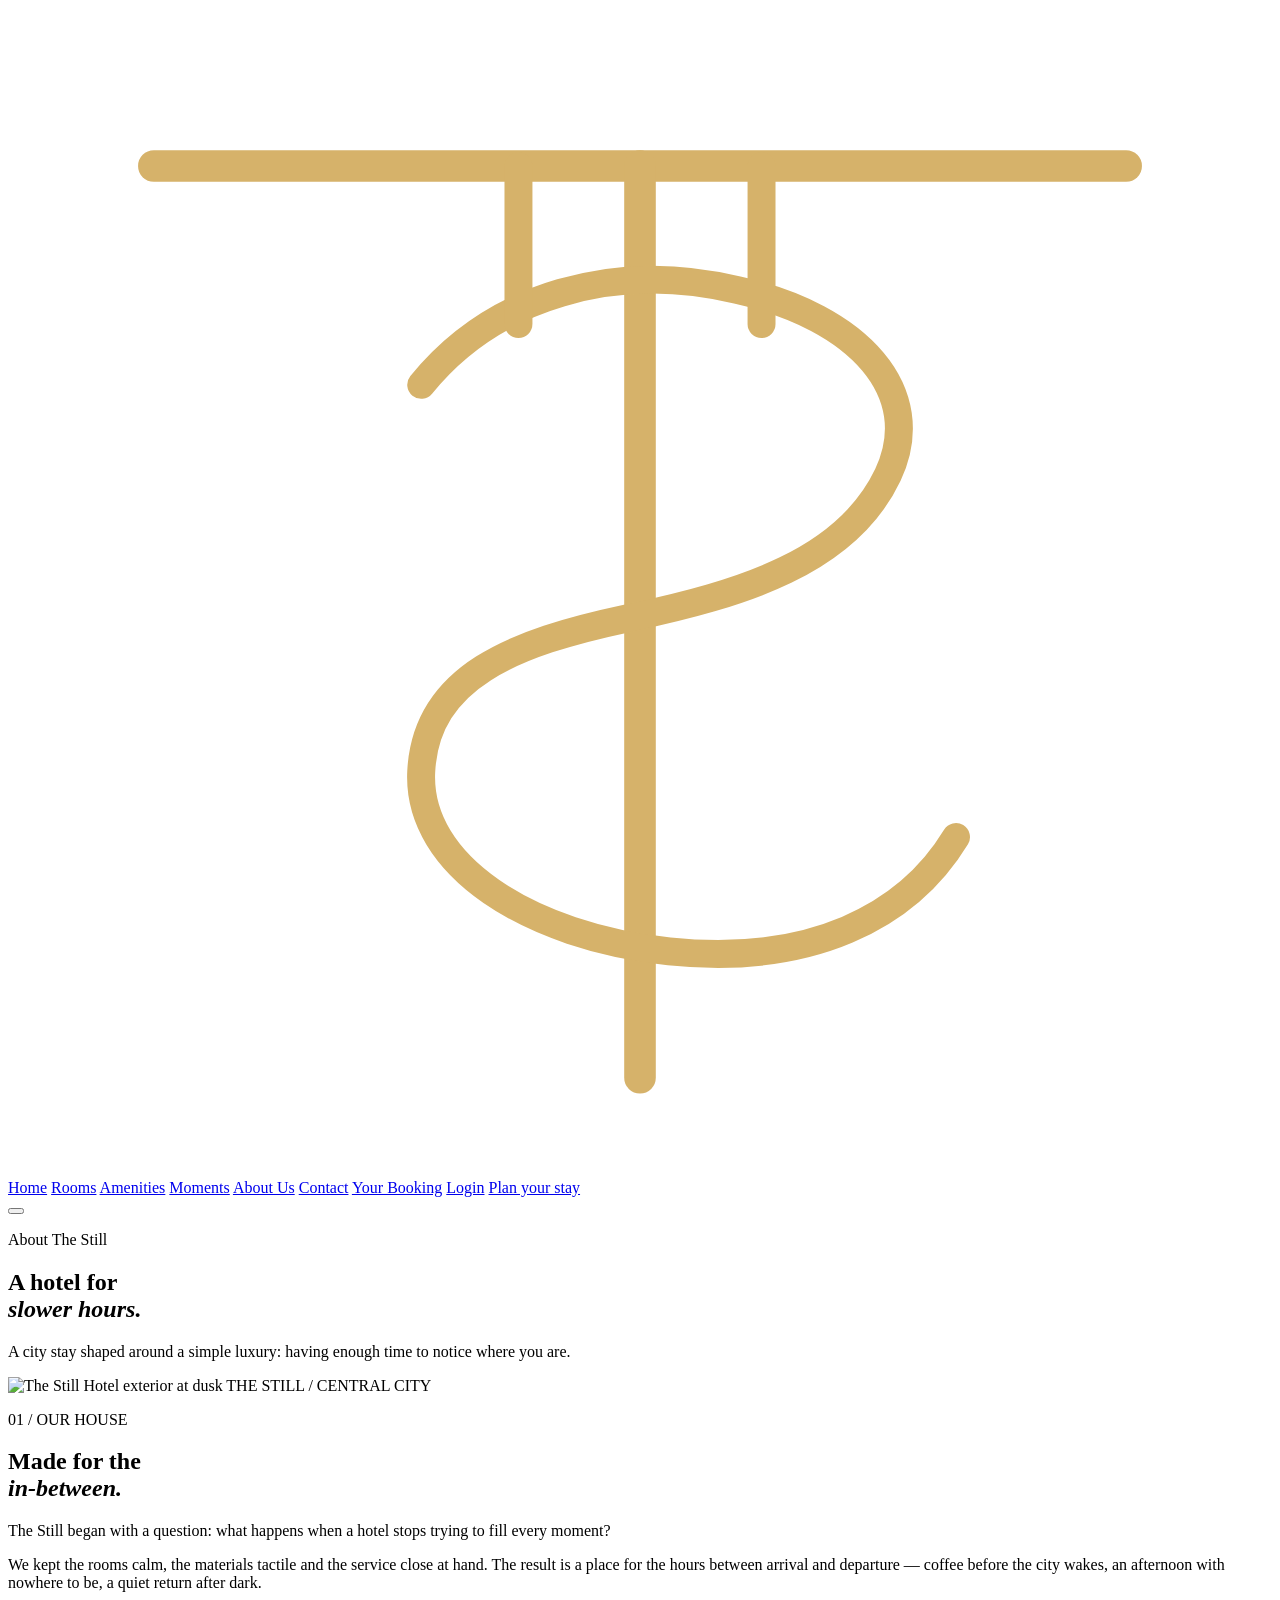
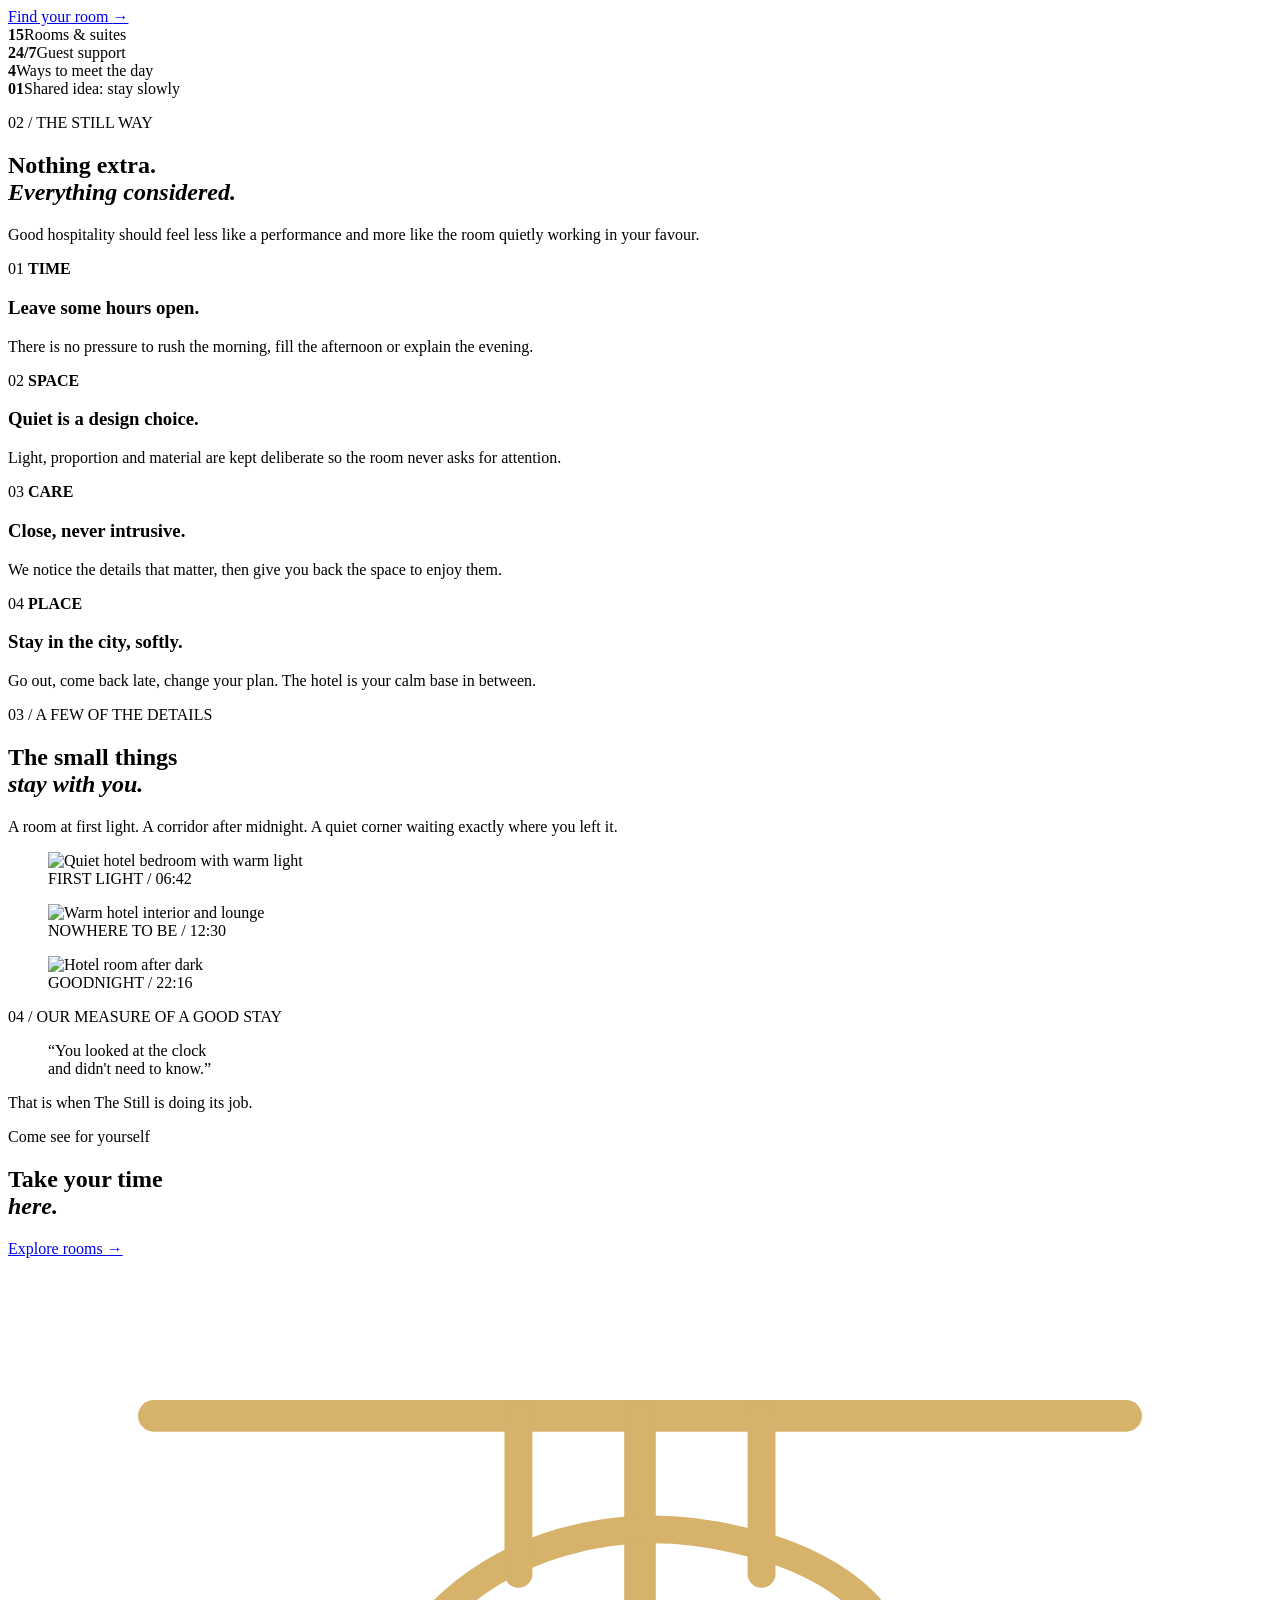
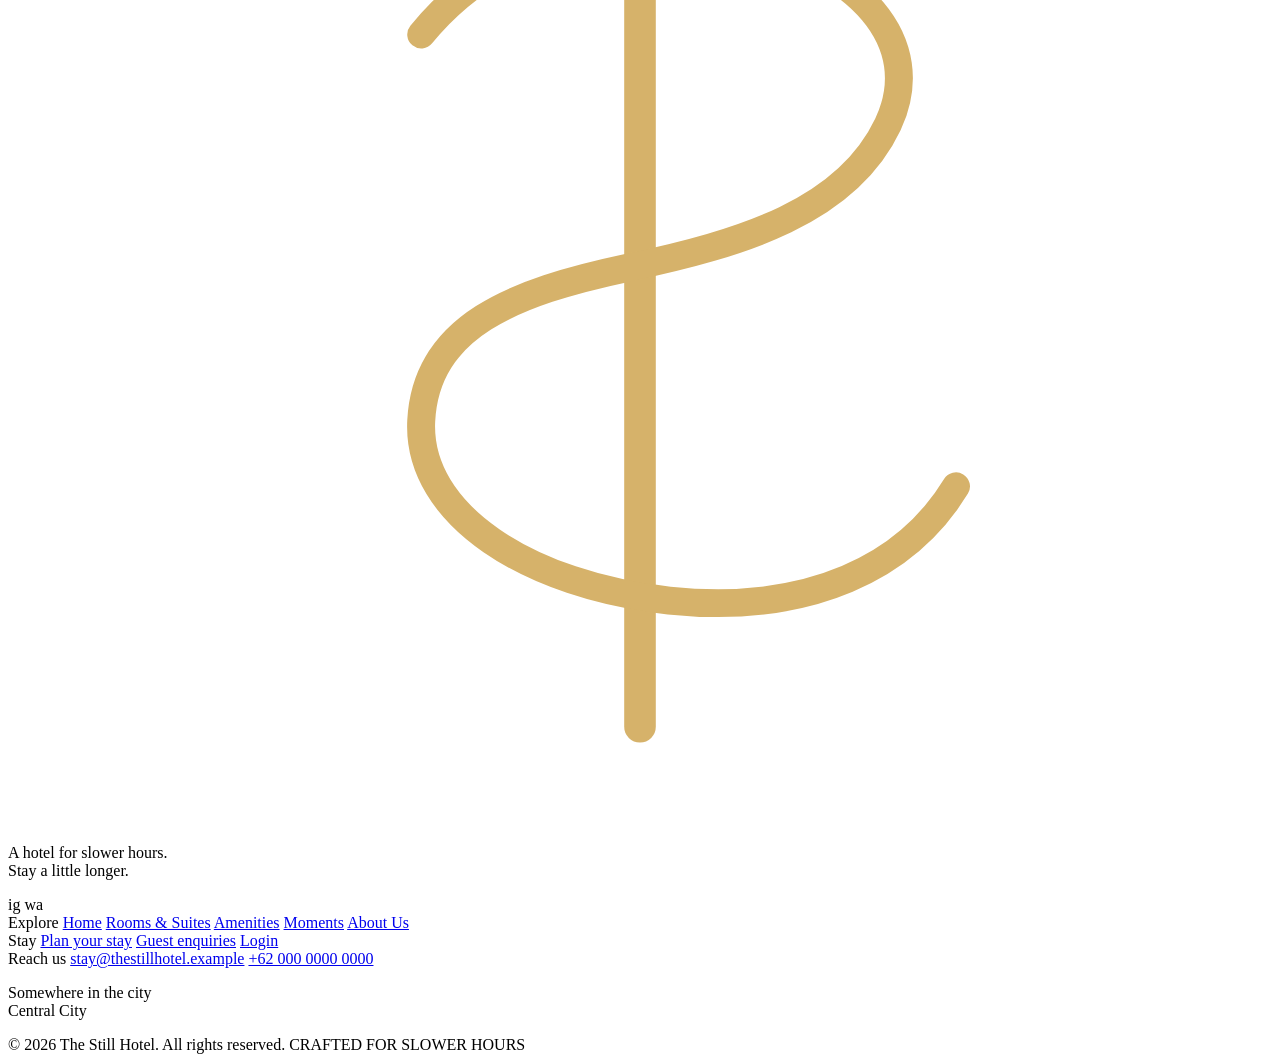
==== commit f9fef701: "Use about runtime CSS bundle" ====
--- a/about.html
+++ b/about.html
@@ -19,7 +19,7 @@
   <meta name="twitter:image" content="https://images.unsplash.com/photo-1600607687920-4e2a09cf159d?auto=format&fit=crop&w=1200&q=84">
   <link rel="preconnect" href="https://images.unsplash.com">
     <link rel="icon" href="assets/logo-still.svg" type="image/svg+xml">
-<link rel="stylesheet" href="css/style.css">
+<link rel="stylesheet" href="css/runtime/about.css">
 </head>
 <body class="page-about">
 <header class="site-header signature-header" data-header>
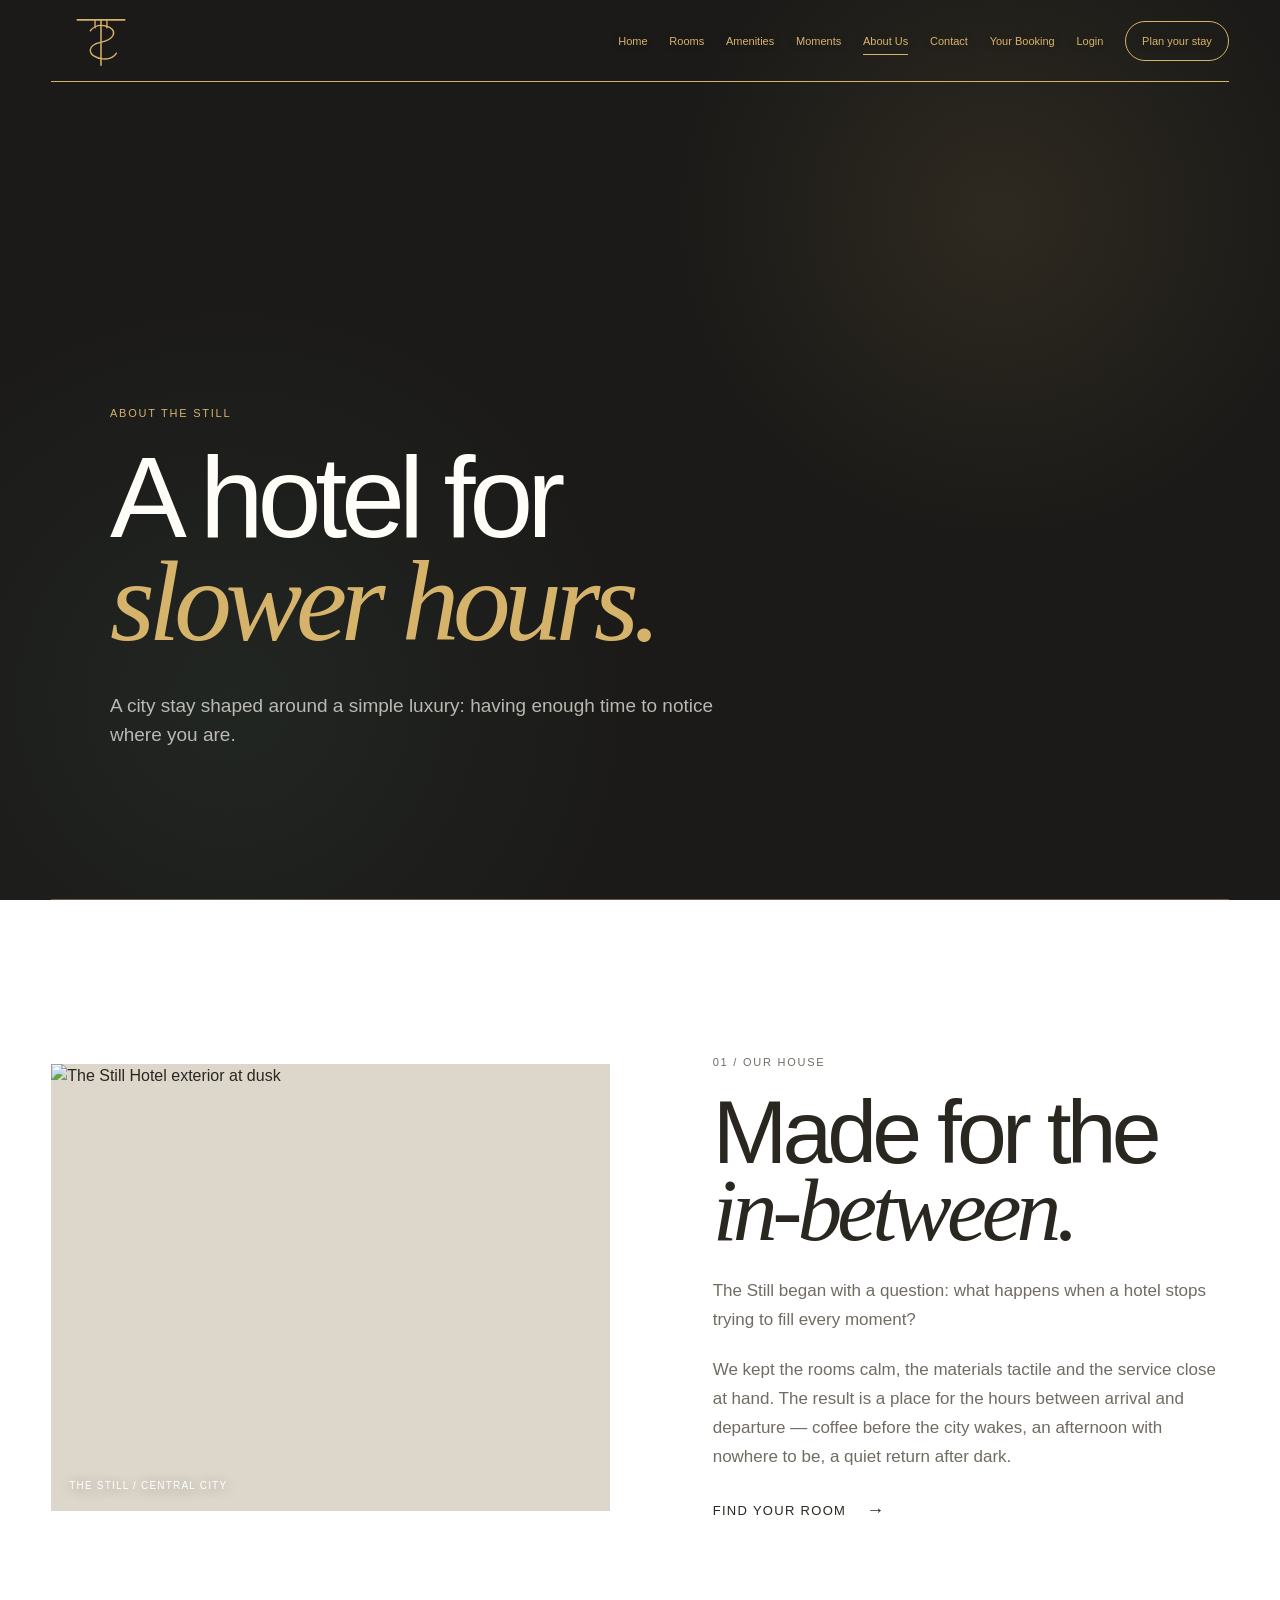
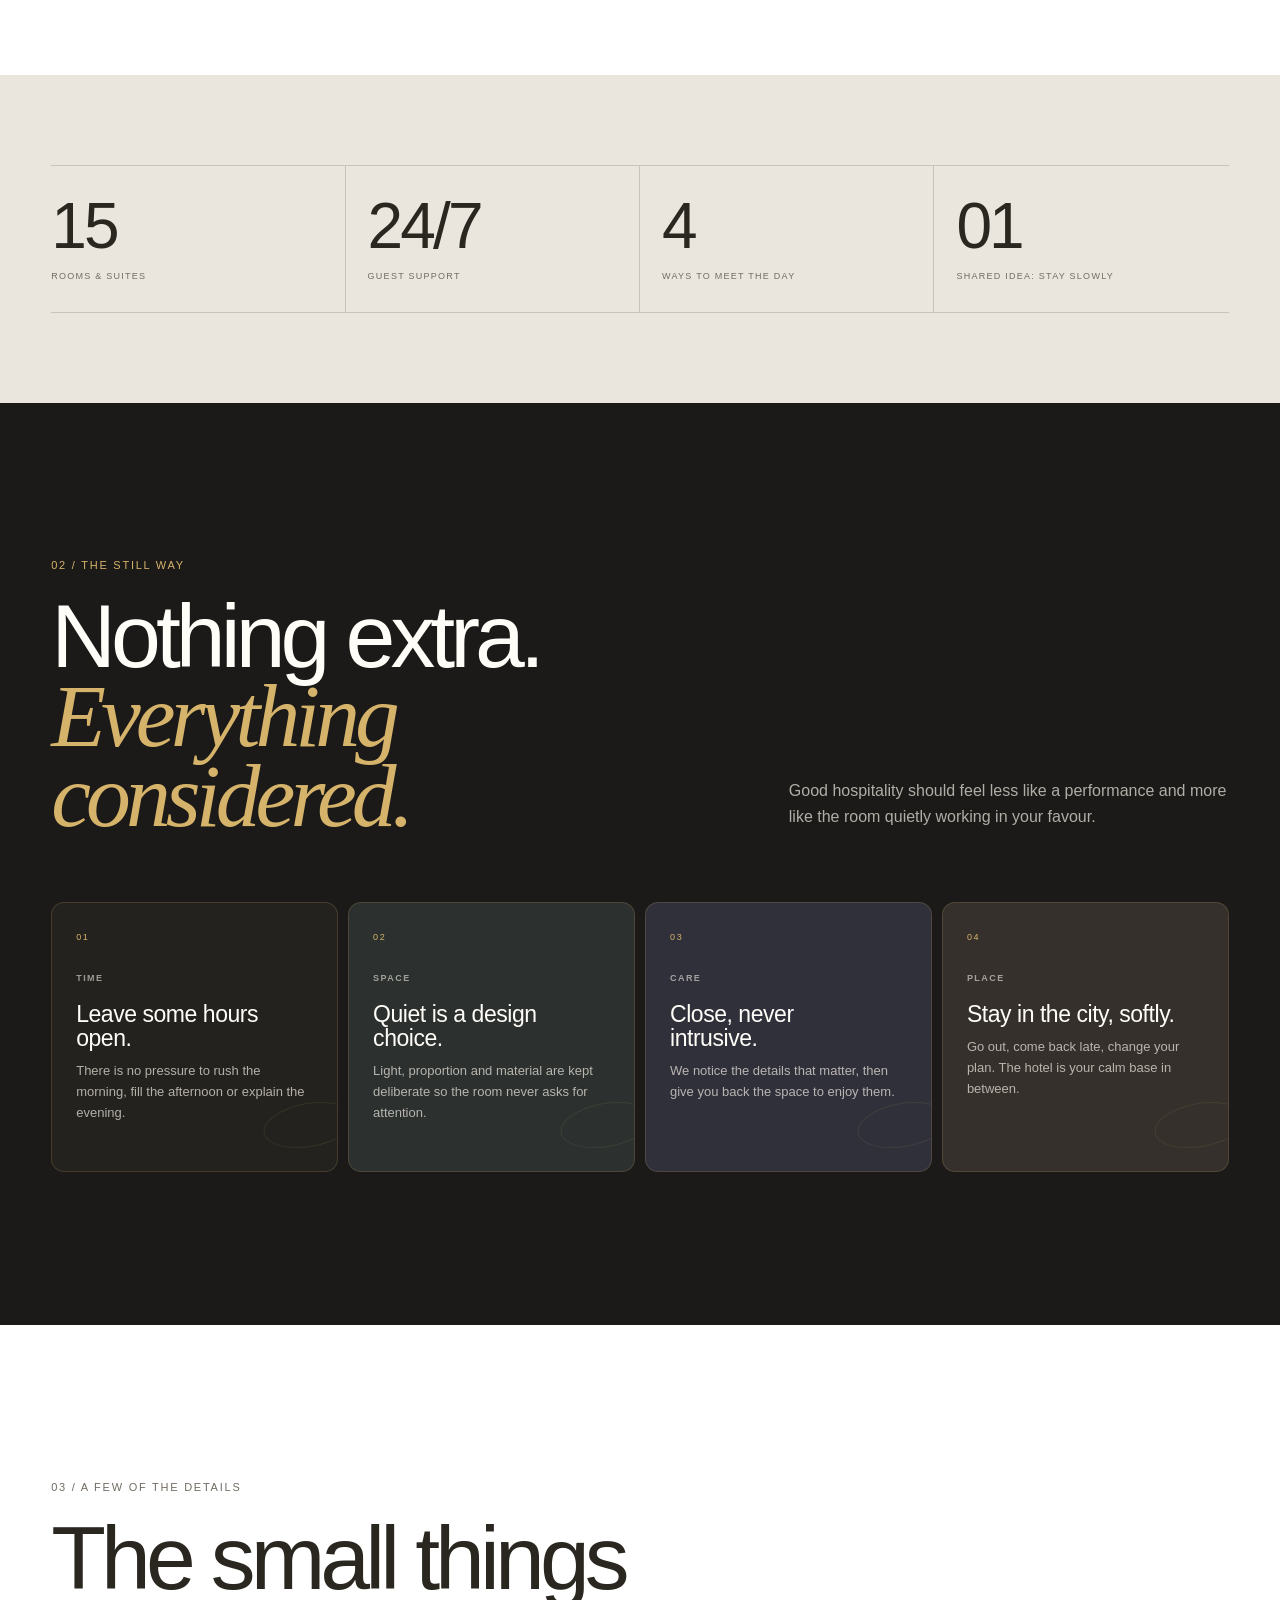
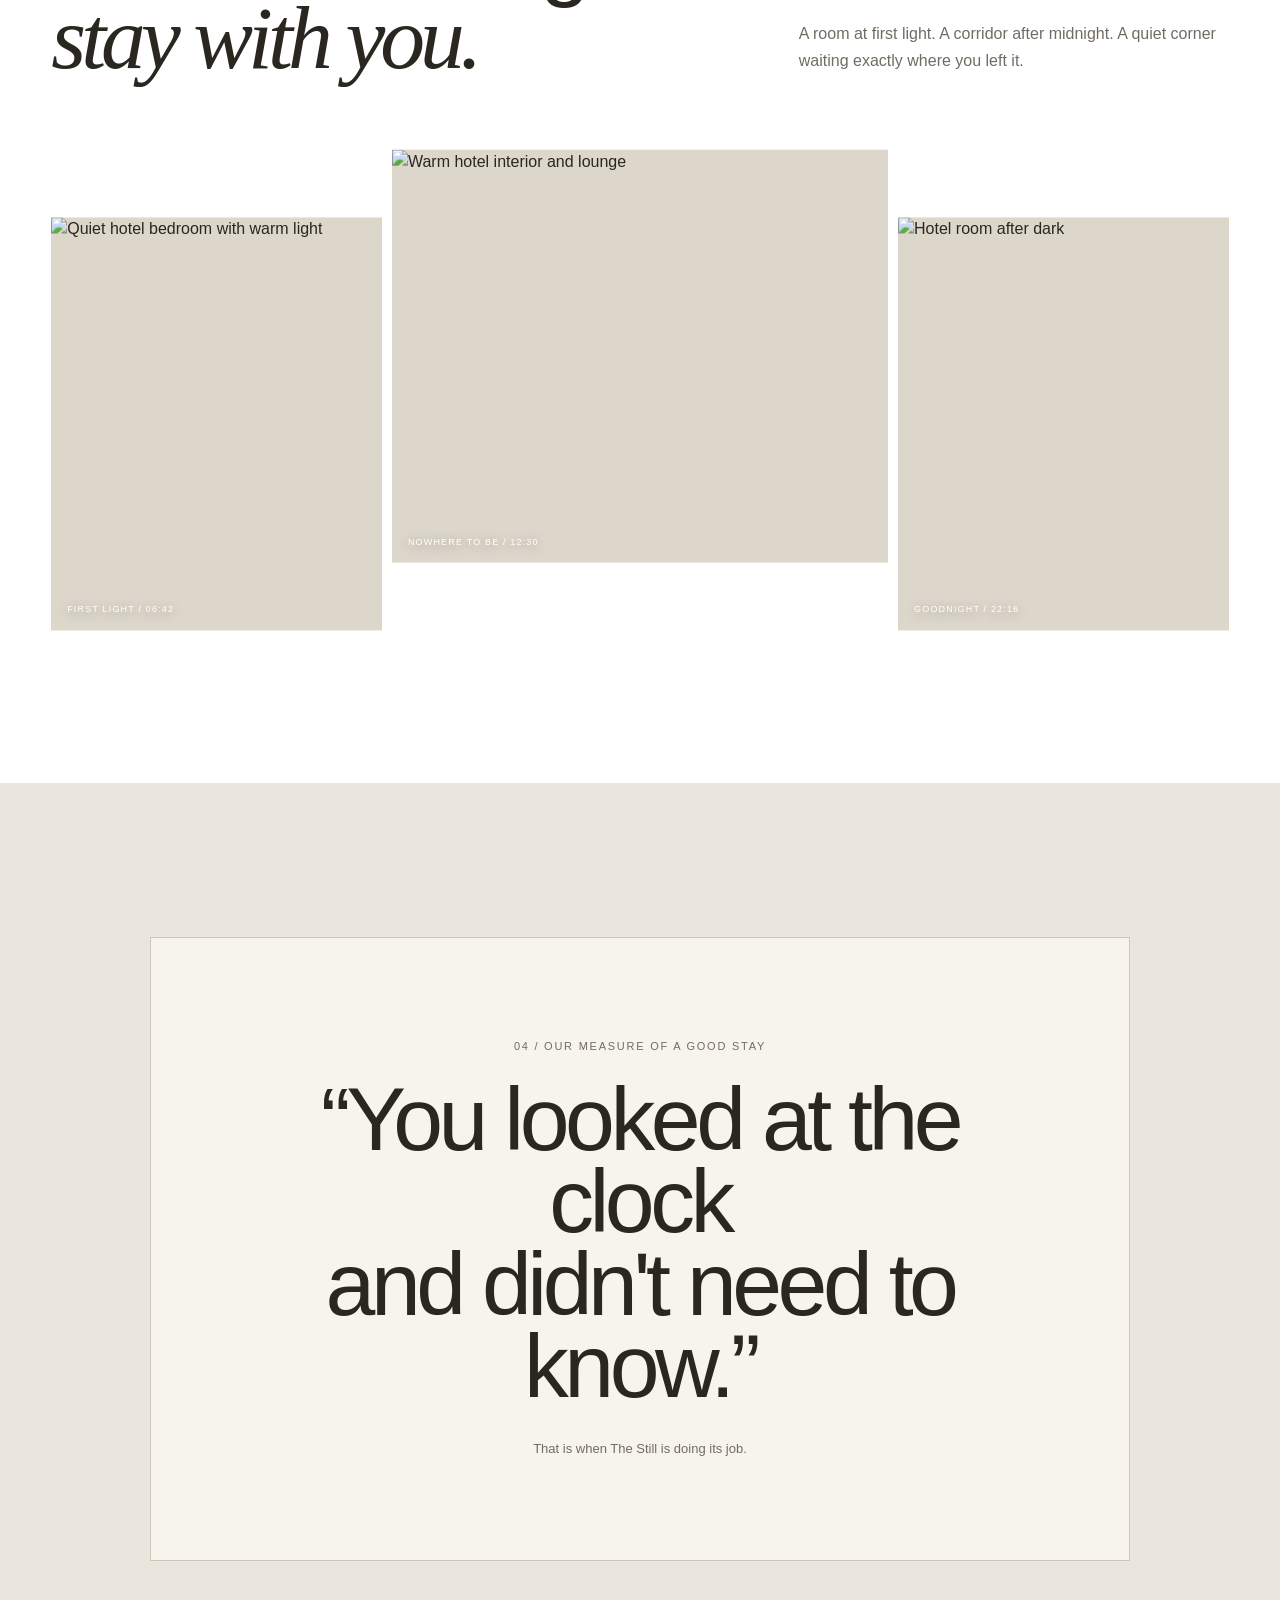
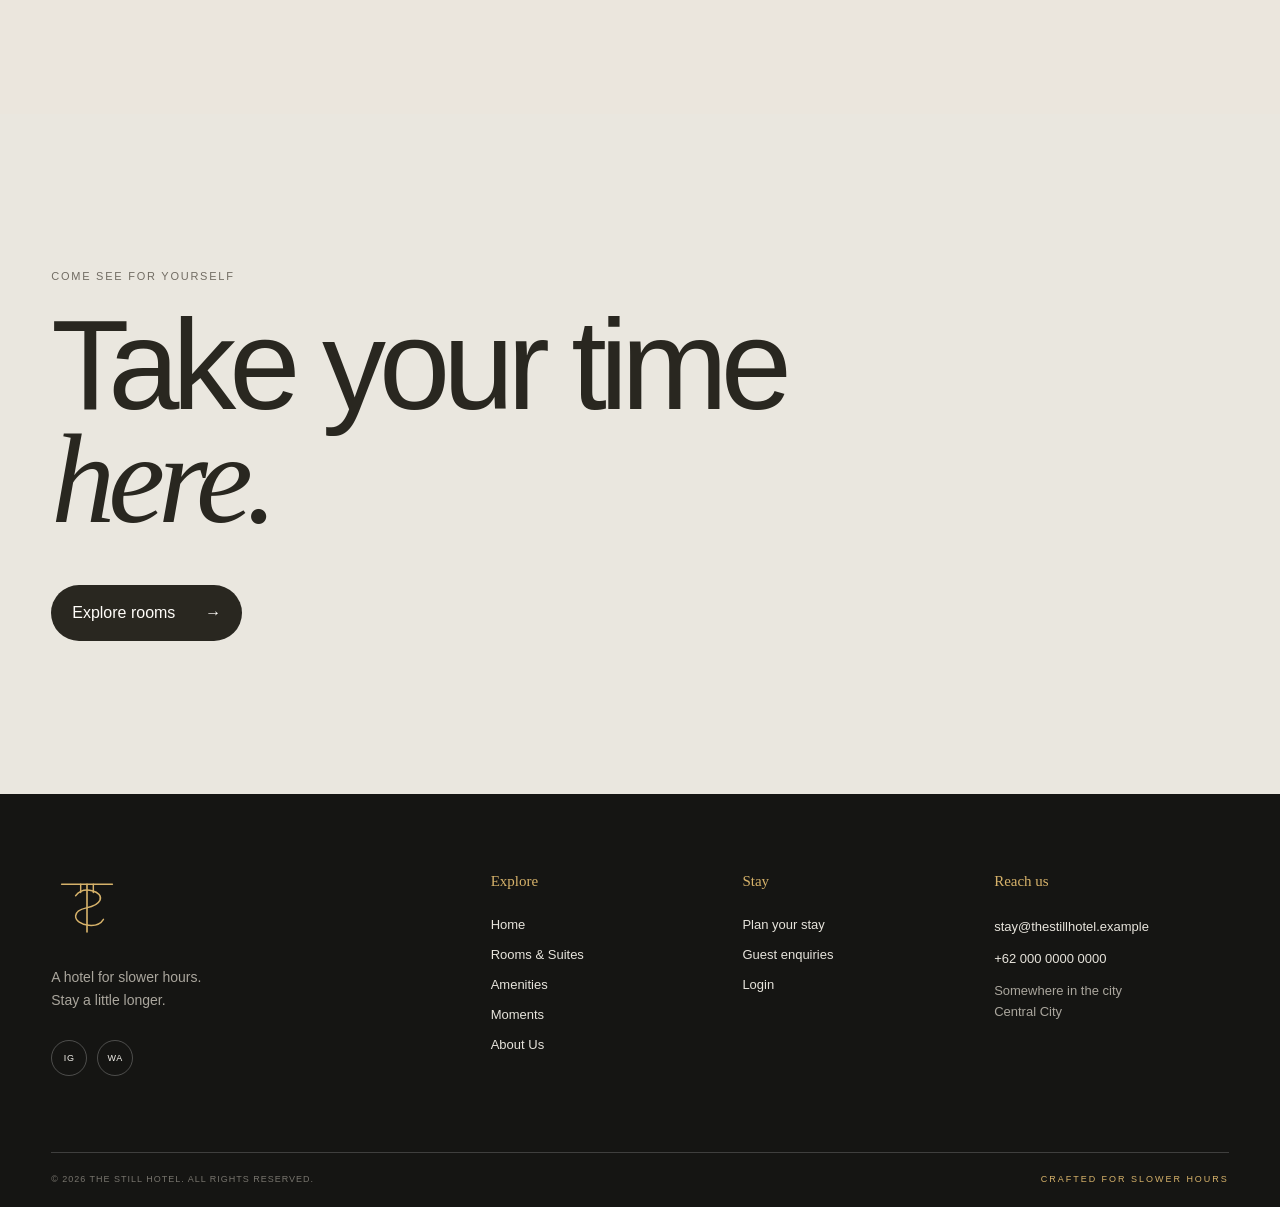
==== commit 4789386f: "Restore stable pre-optimization baseline" ====
--- a/about.html
+++ b/about.html
@@ -19,7 +19,7 @@
   <meta name="twitter:image" content="https://images.unsplash.com/photo-1600607687920-4e2a09cf159d?auto=format&fit=crop&w=1200&q=84">
   <link rel="preconnect" href="https://images.unsplash.com">
     <link rel="icon" href="assets/logo-still.svg" type="image/svg+xml">
-<link rel="stylesheet" href="css/runtime/about.css">
+<link rel="stylesheet" href="css/style.css">
 </head>
 <body class="page-about">
 <header class="site-header signature-header" data-header>
--- a/css/style.css
+++ b/css/style.css
@@ -0,0 +1,8047 @@
+/* Generated from css/*.css modules by scripts/build-css.mjs. */
+
+:root{--paper:#f7f4ed;--white:#fffdf9;--ink:#292720;--muted:#716c63;--line:#ded8cd;--accent:#b09a7b;--accent-soft:#d8c7ad;--olive:#727668;--max:1440px;--pad:clamp(20px,4vw,64px);--ease:cubic-bezier(.2,.7,.2,1)}
+*{box-sizing:border-box;-webkit-tap-highlight-color:transparent}html{scroll-behavior:smooth;overflow-x:hidden}body{margin:0;overflow-x:hidden;max-width:100%;background:var(--paper);color:var(--ink);font-family:"Helvetica Neue",Arial,sans-serif;font-size:16px;line-height:1.5}body.no-scroll{overflow:hidden}img{display:block;width:100%;height:100%;object-fit:cover}a{color:inherit;text-decoration:none}button,input,select{font:inherit}button{cursor:pointer}.page-wrap{width:min(100% - 2*var(--pad),var(--max));margin-inline:auto}.section{padding-block:clamp(90px,12vw,180px)}.eyebrow{margin:0 0 24px;font-size:11px;letter-spacing:.16em;text-transform:uppercase;color:var(--muted)}em{font-family:Georgia,"Times New Roman",serif;font-weight:400}
+.site-header{position:fixed;z-index:30;top:0;left:0;right:0;display:flex;align-items:center;justify-content:space-between;padding:26px var(--pad);transition:background .4s ease,color .4s ease,box-shadow .4s ease}.site-header.scrolled{background:rgba(247,244,238,.94);backdrop-filter:blur(14px);box-shadow:0 1px 0 rgba(0,0,0,.06)}.brand{display:inline-flex;align-items:center;justify-content:center;width:62px;height:62px;flex:0 0 62px;margin-left:42px;color:inherit}.brand-logo{display:block;width:60px;height:60px;object-fit:contain}.site-nav{display:flex;align-items:center;gap:32px;font-size:13px}.site-nav a{position:relative}.site-nav a:after{content:"";position:absolute;left:0;bottom:-6px;width:100%;height:1px;background:currentColor;transform:scaleX(0);transform-origin:right;transition:transform .35s var(--ease)}.site-nav a:hover:after,.site-nav a[aria-current="page"]:after{transform:scaleX(1);transform-origin:left}.nav-book{border:1px solid currentColor;border-radius:999px;padding:11px 16px;background:transparent;transition:background .35s ease,color .35s ease,border-color .35s ease,transform .3s var(--ease)}
+.signature-header:not(.scrolled) .nav-book{background:var(--header-theme);color:#292720;border-color:var(--header-theme);text-shadow:none}
+.signature-header.scrolled .nav-book{background:var(--ink);color:var(--white);border-color:var(--ink);text-shadow:none}
+
+.signature-header:not(.scrolled) .nav-book:hover{background:var(--header-secondary,#183a59);color:#fff;border-color:var(--header-secondary,#183a59);transform:translateY(-1px)}
+.signature-header.scrolled .nav-book:hover{background:var(--accent);color:var(--ink);border-color:var(--accent);transform:translateY(-1px)}.menu-toggle{display:none;position:relative;z-index:35;width:40px;height:40px;border:0;background:transparent;padding:8px;align-items:center;justify-content:center;color:inherit;cursor:pointer}.menu-icon{position:relative;width:24px;height:18px;display:block}.menu-icon i{position:absolute;left:0;width:24px;height:1px;background:currentColor;transform-origin:center;transition:transform .45s var(--ease),opacity .25s ease,background .8s ease}.menu-icon i:nth-child(1){top:1px}.menu-icon i:nth-child(2){top:8px}.menu-icon i:nth-child(3){top:15px}.menu-toggle[aria-expanded="true"] .menu-icon i:nth-child(1){transform:translateY(7px) rotate(45deg)}.menu-toggle[aria-expanded="true"] .menu-icon i:nth-child(2){opacity:0;transform:scaleX(0)}.menu-toggle[aria-expanded="true"] .menu-icon i:nth-child(3){transform:translateY(-7px) rotate(-45deg)}
+.hero{position:relative;min-height:100svh;display:grid;align-items:end;overflow:hidden;color:#fff}.hero-image{position:absolute;inset:0;background-position:center;background-size:cover;transform:scale(1.04)}.hero h1{font-size:clamp(70px,13vw,190px);line-height:.82;letter-spacing:-.06em;margin:0;font-weight:500}.hero h1 em{font-size:1.08em}.hero-actions{display:flex;gap:26px;align-items:center}.button{display:inline-flex;align-items:center;justify-content:space-between;gap:30px;padding:15px 20px;border:1px solid transparent;border-radius:999px;transition:transform .3s var(--ease),background .3s ease,color .3s ease}.button:hover{transform:translateY(-2px)}.button-light{background:var(--hero-button-bg);color:var(--hero-button-fg);transition:background .8s ease,color .8s ease,transform .3s var(--ease)}
+.button-light:hover{background:var(--hero-secondary);color:var(--hero-fg)}.button-dark{background:var(--ink);color:var(--white)}.button-full{width:100%}.text-link{display:inline-flex;gap:20px;align-items:center;padding:0;border:0;background:transparent;font-size:13px;text-transform:uppercase;letter-spacing:.1em}.text-link span{font-size:18px}.intro-copy{max-width:540px;font-size:clamp(19px,2.1vw,28px);line-height:1.32}.moment{padding-block:clamp(90px,14vw,200px)}.moment-copy p:not(.eyebrow){color:var(--muted);font-size:18px;max-width:430px;margin-bottom:34px}.image-frame{position:relative;overflow:hidden;background:#ddd7cb}.image-frame img{transition:transform 1.1s var(--ease)}.image-frame:hover img{transform:scale(1.035)}.image-tall{aspect-ratio:3/4;max-width:620px;margin-left:auto}.image-wide{aspect-ratio:16/10}.image-caption{position:absolute;left:18px;bottom:18px;color:#fff;font-size:10px;letter-spacing:.12em;text-transform:uppercase;text-shadow:0 2px 14px rgba(0,0,0,.45)}.stat-grid{display:grid;grid-template-columns:repeat(4,1fr);border-top:1px solid var(--line);border-bottom:1px solid var(--line)}.stat-grid div{padding:30px 20px 30px 0;border-right:1px solid var(--line)}.stat-grid div+div{padding-left:20px}.stat-grid div:last-child{border-right:0}.stat-grid strong{display:block;font-size:clamp(34px,5vw,64px);font-weight:400;letter-spacing:-.04em}.stat-grid span{font-size:11px;text-transform:uppercase;letter-spacing:.12em;color:var(--muted)}.closing-copy .eyebrow{color:#9f9a90}
+.page-hero{padding-top:180px;padding-bottom:90px;background:#fff}.narrow-hero{max-width:1060px;margin-inline:auto}.narrow-hero h1{font-size:clamp(62px,9vw,130px);line-height:.9;letter-spacing:-.055em;font-weight:500;margin:0 0 38px}.narrow-hero>p:last-child{max-width:620px;font-size:19px;color:var(--muted)}.room-entry.room-entry-reverse .room-image{order:2}.room-image{aspect-ratio:4/3;overflow:hidden}.room-details>p:not(.eyebrow){color:var(--muted);font-size:17px;max-width:430px}.room-specs{display:flex;flex-wrap:wrap;gap:8px 18px;margin:28px 0 34px}.room-specs span{font-size:10px;text-transform:uppercase;letter-spacing:.1em;color:var(--muted)}.room-book{margin-top:10px}.amenities{background:var(--paper)}.section-heading h2{font-size:clamp(50px,7vw,92px);line-height:.9;letter-spacing:-.05em;font-weight:500;margin:0 0 80px}.amenity-grid{display:grid;grid-template-columns:repeat(3,1fr);border-top:1px solid var(--line)}.amenity-grid>div{padding:28px 32px 30px 0;border-bottom:1px solid var(--line)}.amenity-grid>div:nth-child(3n+2),.amenity-grid>div:nth-child(3n+3){padding-left:32px;border-left:1px solid var(--line)}.amenity-grid strong{font-size:10px;letter-spacing:.12em;color:var(--muted)}.amenity-grid h3{font-size:26px;font-weight:400;margin:20px 0 6px}.amenity-grid p{color:var(--muted);margin:0}.price-box{border:1px solid var(--line);padding:clamp(30px,5vw,70px);max-width:900px}.price-box h2{font-size:clamp(44px,6vw,76px);margin:0 0 18px;font-weight:500;letter-spacing:-.04em}.price-box p:last-child{color:var(--muted)}
+.gallery-section{background:#fff}.gallery-item{grid-column:span 4;margin:0;cursor:zoom-in}.gallery-item img{aspect-ratio:4/3;transition:transform .7s var(--ease)}.gallery-item:hover img{transform:scale(1.02)}.gallery-item figcaption{padding-top:11px;font-size:10px;letter-spacing:.11em;text-transform:uppercase;color:var(--muted)}
+.contact-grid>.page-wrap{display:grid;grid-template-columns:1fr 1fr;gap:1px;background:var(--line)}.contact-card{background:#fff;padding:clamp(34px,6vw,90px);min-height:500px}.contact-card h2{font-size:clamp(32px,4vw,58px);line-height:.98;letter-spacing:-.045em;font-weight:500;margin:0 0 42px;word-break:break-word}.contact-card+.contact-card{display:flex;flex-direction:column}.contact-card .text-link{margin-top:24px}.location-card p:not(.eyebrow){color:var(--muted);font-size:18px}.contact-cta{background:#eae7df}.contact-cta h2{font-size:clamp(60px,10vw,135px);line-height:.88;letter-spacing:-.055em;font-weight:500;margin:0 0 50px}
+.site-footer{
+  background:#151513;
+  color:#f5f3ed;
+  padding-top:76px;
+}
+.footer-main{
+  display:grid;
+  grid-template-columns:2fr 1fr 1fr 1.25fr;
+  gap:clamp(30px,5vw,88px);
+  padding-bottom:76px;
+}
+.footer-brand-col{
+  min-width:0;
+}
+.footer-logo{
+  width:72px;
+  height:72px;
+  display:flex;
+  align-items:center;
+  justify-content:center;
+  margin-bottom:24px;
+}
+.footer-logo img{
+  width:66px;
+  height:66px;
+  object-fit:contain;
+}
+.footer-motto{
+  margin:0;
+  max-width:270px;
+  color:#aaa69d;
+  font-size:14px;
+  line-height:1.65;
+}
+.footer-socials{
+  display:flex;
+  gap:10px;
+  margin-top:28px;
+}
+.footer-socials a,
+.footer-socials .footer-social-placeholder{
+  width:36px;
+  height:36px;
+  display:grid;
+  place-items:center;
+  border:1px solid rgba(255,255,255,.24);
+  border-radius:50%;
+  color:#f5f3ed;
+  font-size:9px;
+  letter-spacing:.08em;
+  text-transform:uppercase;
+  transition:color .3s ease,border-color .3s ease,transform .3s var(--ease);
+}
+.footer-socials .footer-social-placeholder{
+  cursor:default;
+}
+.footer-socials a:hover{
+  color:var(--accent);
+  border-color:var(--accent);
+  transform:translateY(-2px);
+}
+.footer-column{
+  display:flex;
+  flex-direction:column;
+  align-items:flex-start;
+  gap:10px;
+}
+.footer-label{
+  margin-bottom:12px;
+  color:#d6b26a;
+  font-family:Georgia,"Times New Roman",serif;
+  font-size:15px;
+  font-weight:400;
+}
+.footer-column a,
+.footer-action{
+  padding:0;
+  border:0;
+  background:transparent;
+  color:#e7e4dc;
+  font-size:13px;
+  line-height:1.55;
+  text-align:left;
+  transition:color .25s ease;
+}
+.footer-column a:hover,
+.footer-action:hover{
+  color:var(--accent);
+}
+.footer-reach{
+  gap:12px;
+}
+.footer-reach p{
+  margin:0;
+  color:#aaa69d;
+  font-size:13px;
+  line-height:1.6;
+}
+.footer-bottom{
+  display:flex;
+  justify-content:space-between;
+  align-items:center;
+  gap:30px;
+  border-top:1px solid rgba(255,255,255,.18);
+  padding-block:20px;
+  color:#77746d;
+  font-size:9px;
+  letter-spacing:.11em;
+  text-transform:uppercase;
+}
+.footer-bottom span:last-child{
+  color:#d6b26a;
+  letter-spacing:.22em;
+}
+
+@media(max-width:899px){
+  .footer-main{
+    grid-template-columns:1fr 1fr;
+    row-gap:52px;
+  }
+}
+@media(max-width:599px){
+  .site-footer{
+    padding-top:54px;
+  }
+  .footer-main{
+    grid-template-columns:1fr 1fr;
+    gap:38px 24px;
+    padding-bottom:48px;
+  }
+  .footer-brand-col{
+    grid-column:1 / -1;
+  }
+  .footer-logo{
+    width:58px;
+    height:58px;
+    margin-bottom:18px;
+  }
+  .footer-logo img{
+    width:52px;
+    height:52px;
+  }
+  .footer-motto{
+    font-size:13px;
+    max-width:240px;
+  }
+  .footer-socials{
+    margin-top:20px;
+  }
+  .footer-socials a{
+    width:32px;
+    height:32px;
+  }
+  .footer-label{
+    font-size:14px;
+    margin-bottom:8px;
+  }
+  .footer-column a,
+  .footer-action,
+  .footer-reach p{
+    font-size:12px;
+  }
+  .footer-bottom{
+    flex-direction:column;
+    align-items:flex-start;
+    gap:8px;
+    padding-block:16px;
+    font-size:8px;
+  }
+}.booking-drawer{position:fixed;inset:0;z-index:100;visibility:hidden;pointer-events:none}.booking-drawer.open{visibility:visible;pointer-events:auto}.booking-backdrop{position:absolute;inset:0;background:rgba(16,15,13,.48);opacity:0;transition:opacity .45s ease}.booking-panel{position:absolute;right:0;top:0;height:100%;width:min(620px,100%);background:#f7f4ed;padding:clamp(26px,5vw,60px);transform:translateX(102%);transition:transform .55s var(--ease);overflow:auto}.booking-drawer.open .booking-backdrop{opacity:1}.booking-drawer.open .booking-panel{transform:translateX(0)}.booking-head{display:flex;justify-content:space-between;align-items:flex-start}.close-button{width:42px;height:42px;border:1px solid var(--line);border-radius:50%;background:transparent;font-size:28px;line-height:1}.booking-panel h2{font-size:clamp(48px,7vw,80px);line-height:.9;letter-spacing:-.05em;font-weight:500;margin:50px 0}.booking-fields{display:grid;grid-template-columns:1fr 1fr;gap:16px}.booking-fields label{display:grid;gap:8px;font-size:10px;letter-spacing:.12em;text-transform:uppercase;color:var(--muted)}.booking-fields label:last-child{grid-column:span 2}.booking-fields input,.booking-fields select{width:100%;border:1px solid var(--line);background:#fff;padding:16px 14px;color:var(--ink);outline:none}.booking-summary{display:flex;justify-content:space-between;align-items:center;border-block:1px solid var(--line);padding:22px 0;margin:30px 0;color:var(--muted);font-size:13px}.booking-summary strong{color:var(--ink);font-weight:400}.micro-copy{font-size:11px;color:var(--muted);text-align:center;margin:18px 0 0}.lightbox{position:fixed;inset:0;z-index:120;display:grid;place-items:center;padding:40px;background:rgba(10,10,9,.93);visibility:hidden;opacity:0;transition:opacity .3s ease,visibility .3s ease}.lightbox.open{visibility:visible;opacity:1}.lightbox img{width:auto;height:auto;max-width:min(92vw,1500px);max-height:84vh;object-fit:contain}.lightbox p{color:#fff;margin:16px 0 0;font-size:11px;letter-spacing:.12em;text-transform:uppercase}.lightbox-close{position:absolute;right:30px;top:30px;color:#fff;border-color:rgba(255,255,255,.25)}
+.reveal{opacity:0;transform:translateY(28px);transition:opacity .9s ease,transform .9s var(--ease)}.reveal.is-visible{opacity:1;transform:none}@keyframes heroFade{0%,46%{opacity:1}52%,94%{opacity:0}100%{opacity:1}}@keyframes heroFadeB{0%,46%{opacity:0}52%,94%{opacity:1}100%{opacity:0}}
+@media(max-width:900px){.site-nav{position:absolute;top:72px;left:var(--pad);right:var(--pad);padding:20px;background:rgba(245,243,238,.98);border:1px solid var(--line);display:none;flex-direction:column;align-items:stretch;gap:18px}.site-nav.open{display:flex}.menu-toggle{display:flex}.hero h1{font-size:clamp(62px,18vw,140px)}.moment-grid-reverse .image-wide{order:-1}.image-tall{margin-left:0;max-width:none}.stat-grid{grid-template-columns:1fr 1fr}.stat-grid div:nth-child(2){border-right:0}.stat-grid div:nth-child(3){border-top:1px solid var(--line)}.room-entry .room-image,.room-entry.room-entry-reverse .room-image{order:1;grid-column:2}.amenity-grid{grid-template-columns:1fr 1fr}.amenity-grid>div:nth-child(3n+2),.amenity-grid>div:nth-child(3n+3){padding-left:0;border-left:0}.amenity-grid>div:nth-child(2n){padding-left:24px;border-left:1px solid var(--line)}.gallery-item,.gallery-item-large,.gallery-item-wide,.gallery-item-tall{grid-column:span 6;margin-top:0}.contact-grid>.page-wrap{grid-template-columns:1fr}.contact-card{min-height:420px}}
+@media(max-width:560px){:root{--pad:20px}.site-header{padding-block:20px}.signature-header{padding-block:14px}.brand{font-size:11px}.hero-actions{flex-direction:column;align-items:flex-start;gap:18px}.section{padding-block:80px}.stat-grid{grid-template-columns:1fr}.stat-grid div,.stat-grid div+div{padding:24px 0;border-right:0;border-top:1px solid var(--line)}.stat-grid div:first-child{border-top:0}.room-entry .room-image,.room-entry.room-entry-reverse .room-image,.room-entry .room-details,.room-entry.room-entry-reverse .room-details{grid-column:auto}.amenity-grid{grid-template-columns:1fr}.amenity-grid>div:nth-child(2n){padding-left:0;border-left:0}.gallery-item,.gallery-item-large,.gallery-item-wide,.gallery-item-tall{grid-column:span 12}.footer-bottom{flex-direction:column;gap:8px}.booking-fields{grid-template-columns:1fr}.booking-fields label:last-child{grid-column:auto}.booking-panel{padding:24px 20px}.booking-panel h2{margin:36px 0}.narrow-hero h1{font-size:clamp(54px,15vw,82px)}}
+@media(prefers-reduced-motion:reduce){html{scroll-behavior:auto}.reveal{opacity:1;transform:none;transition:none}.image-frame img,.gallery-item img{transition:none}}
+:focus-visible{outline:2px solid currentColor;outline-offset:4px}
+
+/* =========================================================
+   SIGNATURE HOMEPAGE / TIME AS INTERFACE
+   ========================================================= */
+.signature-header{
+  --header-theme:var(--ink);
+  --header-secondary:#183a59;
+  color:var(--header-theme);
+  overflow:visible;
+  padding:11px var(--pad);
+  transition:color .8s ease,background .4s ease,box-shadow .4s ease
+}
+.signature-header:after{content:"";position:absolute;left:var(--pad);right:var(--pad);bottom:0;height:1px;background:var(--header-theme);transform:scaleX(.12);transform-origin:center;opacity:0;transition:background .8s ease,transform .6s var(--ease),opacity .45s ease}
+.signature-header.hero-visible:not(.scrolled):after{animation:headerRuleIn 1.2s cubic-bezier(.2,.7,.2,1) .12s forwards}
+.signature-header:not(.hero-visible):after{transform:scaleX(.12);opacity:0}
+.signature-header.scrolled:after{background:rgba(41,39,32,.14)}
+.signature-header.scrolled{color:var(--ink)}
+.signature-header:not(.scrolled)[data-tone="morning"]{--header-theme:#f0c56e;--header-secondary:#183a59}
+.signature-header:not(.scrolled)[data-tone="afternoon"]{--header-theme:#e28a67;--header-secondary:#174f49}
+.signature-header:not(.scrolled)[data-tone="blue-hour"]{--header-theme:#e5c36e;--header-secondary:#263b69}
+.signature-header:not(.scrolled)[data-tone="night"]{--header-theme:#d99568;--header-secondary:#3f2547}
+.signature-header:not(.scrolled){
+  background:transparent;
+  backdrop-filter:none;
+  box-shadow:none;
+}
+.signature-header:not(.scrolled) .brand,
+.signature-header:not(.scrolled) .site-nav a,
+.signature-header:not(.scrolled) .menu-toggle{
+  color:var(--header-theme);
+  text-shadow:0 1px 9px rgba(0,0,0,.28);
+}
+.signature-header:not(.scrolled) .nav-book{
+  background:transparent;
+  color:var(--header-theme);
+  border-color:currentColor;
+}
+.signature-header:not(.scrolled) .nav-book:hover{
+  background:var(--header-theme);
+  color:var(--header-secondary);
+  border-color:var(--header-theme);
+}
+@keyframes headerRuleIn{from{transform:scaleX(.12);opacity:0}22%{opacity:1}to{transform:scaleX(1);opacity:1}}
+.signature-header .nav-book{border-color:currentColor}
+.signature-header .site-nav .nav-book:after{display:none}
+.signature-hero{position:relative;height:100dvh;min-height:100svh;overflow:hidden;background:#24231e;color:var(--hero-fg);--hero-theme:#d6b36a;--hero-secondary:#183a59;--hero-fg:#fffdf8;--hero-button-bg:#d6b36a;--hero-button-fg:#183a59}
+.signature-hero[data-tone="morning"]{--hero-theme:#d6b36a;--hero-secondary:#183a59;--hero-button-bg:#d6b36a;--hero-button-fg:#183a59}
+.signature-hero[data-tone="afternoon"]{--hero-theme:#d77b63;--hero-secondary:#174f49;--hero-button-bg:#d77b63;--hero-button-fg:#174f49}
+.signature-hero[data-tone="blue-hour"]{--hero-theme:#e6b15d;--hero-secondary:#263b69;--hero-button-bg:#e6b15d;--hero-button-fg:#263b69}
+.signature-hero[data-tone="night"]{--hero-theme:#c77a5a;--hero-secondary:#3f2547;--hero-button-bg:#c77a5a;--hero-button-fg:#3f2547}
+
+.hero-scenes,.hero-scene,.hero-wash,.hero-grain{position:absolute;inset:0}
+.hero-scene{opacity:0;filter:brightness(.72) saturate(.92);transform:scale(1.055);transition:opacity .9s ease,transform 3.6s linear,filter .9s ease}
+.hero-scene img{display:block;width:100%;height:100%;object-fit:cover;object-position:center;user-select:none;-webkit-user-drag:none}
+.hero-scene.is-active{opacity:1;transform:scale(1)}
+.hero-wash{background:linear-gradient(90deg,rgba(12,11,9,.78),rgba(12,11,9,.28) 54%,rgba(12,11,9,.46)),linear-gradient(0deg,rgba(12,11,9,.64),rgba(12,11,9,.14) 48%,transparent 72%)}
+.signature-hero-inner{position:relative;z-index:2;height:100%;min-height:100svh;padding-top:30px;padding-bottom:30px;display:grid;grid-template-rows:1fr auto}
+.signature-headline{align-self:center;max-width:760px;padding:3vh 0 4vh;transform:translateY(6vh)}
+.hero-overline{display:flex;align-items:center;gap:11px;margin:0 0 20px;font-size:9px;letter-spacing:.2em;text-transform:uppercase;color:#fffdf8;text-shadow:0 1px 10px rgba(0,0,0,.4);transition:color .8s ease}
+.hero-overline i{width:24px;height:1px;background:var(--hero-theme);box-shadow:0 1px 8px rgba(0,0,0,.3);transition:background .8s ease}
+.signature-headline h1{font-size:clamp(58px,8vw,122px);line-height:.86;letter-spacing:-.048em;font-weight:400;margin:0;color:#fffdf8;text-shadow:0 2px 20px rgba(0,0,0,.42);transition:color .8s ease}
+.signature-headline h1 em{font-family:Georgia,"Times New Roman",serif;font-weight:400;font-style:italic;color:var(--hero-theme);transition:color .8s ease}
+.hero-lede{max-width:410px;font-size:clamp(15px,1.25vw,18px);line-height:1.5;color:var(--hero-fg);text-shadow:0 1px 12px rgba(0,0,0,.34);margin:32px 0 28px;transition:color .8s ease}
+.hero-cta-row{display:flex;align-items:center;gap:10px;flex-wrap:wrap}
+.button-outline-light{border-color:var(--hero-theme);color:var(--hero-theme);background:rgba(255,255,255,.04);backdrop-filter:blur(8px);transition:border-color .8s ease,color .8s ease,background .3s ease,transform .3s var(--ease)}
+.button-outline-light:hover{border-color:var(--hero-secondary);color:var(--hero-secondary);background:var(--hero-theme)}
+.time-rail{position:absolute;z-index:3;right:0;top:50%;transform:translateY(-42%);width:220px}
+.time-rail>p{font-size:9px;letter-spacing:.16em;margin:0 0 18px;color:rgba(255,255,255,.72);text-shadow:0 1px 10px rgba(0,0,0,.24);transition:color .8s ease}
+.time-track{border-left:1px solid color-mix(in srgb,var(--hero-theme) 76%,white 24%);display:grid;transition:border-color .8s ease}
+.time-stop{position:relative;background:none;border:0;color:rgba(255,255,255,.80);text-shadow:0 1px 10px rgba(0,0,0,.4);padding:9px 0 9px 19px;text-align:left;display:grid;gap:2px;transition:color .35s ease}
+.time-stop:before{content:"";position:absolute;left:-4px;top:17px;width:7px;height:7px;border-radius:50%;background:rgba(255,255,255,.35);transition:transform .35s ease,background .8s ease}
+.time-stop span{font-size:11px;letter-spacing:.1em}
+.time-stop small{font-size:8px;letter-spacing:.14em}
+.time-stop.is-active{color:var(--hero-theme);text-shadow:0 1px 10px rgba(0,0,0,.45)}
+.time-stop.is-active:before{background:var(--hero-theme);transform:scale(1.55)}
+.time-story{position:relative;min-height:100svh;display:grid;align-items:center;background:#2f2e28;color:#fff;overflow:hidden}
+.story-photo{position:absolute;inset:0;background-size:cover;background-position:center;opacity:0;transform:scale(1.05);transition:opacity 1.2s ease,transform 7s linear}
+.story-photo.is-active{opacity:1;transform:scale(1)}
+.time-story:after{content:"";position:absolute;inset:0;background:linear-gradient(90deg,rgba(40,38,31,.72),rgba(40,38,31,.16) 64%,rgba(40,38,31,.30))}
+.story-time{font-size:11px;letter-spacing:.15em;padding-top:8px;color:rgba(255,255,255,.66)}
+.story-copy .eyebrow{color:rgba(255,255,255,.58);margin-bottom:19px}
+.story-copy h2{font-size:clamp(58px,8vw,112px);line-height:.84;letter-spacing:-.06em;font-weight:500;margin:0 0 30px}
+.story-copy p:not(.eyebrow){font-size:18px;color:rgba(255,255,255,.76);max-width:500px;line-height:1.45;margin:0 0 35px}
+.story-progress{height:1px;background:rgba(255,255,255,.25);margin-top:70px;overflow:hidden}
+.story-progress span{display:block;width:25%;height:100%;background:#fff;transform-origin:left;transition:width 1s linear}
+.rooms-preview{
+  background:#ebe7df;
+  position:relative;
+}
+.rooms-preview:before,
+.rooms-preview:after{
+  content:"";
+  position:absolute;
+  left:var(--pad);
+  right:var(--pad);
+  height:1px;
+  background:rgba(41,39,32,.08);
+  pointer-events:none;
+}
+.rooms-preview:before{top:0}
+.rooms-preview:after{bottom:0}
+.find-room-wrap{position:relative}
+.find-room-intro{
+  display:grid;
+  grid-template-columns:minmax(0,1.15fr) minmax(260px,.85fr);
+  gap:clamp(40px,8vw,140px);
+  align-items:end;
+  margin-bottom:clamp(56px,7vw,88px);
+}
+.find-room-intro h2{
+  font-size:clamp(64px,7.5vw,108px);
+  line-height:.84;
+  letter-spacing:-.06em;
+  font-weight:500;
+  margin:0;
+}
+.find-room-note{
+  max-width:390px;
+  padding-bottom:4px;
+}
+.find-room-note p{
+  margin:0 0 26px;
+  color:var(--muted);
+  font-size:14px;
+  line-height:1.65;
+}
+.find-room-note .text-link{
+  color:var(--ink);
+  transition:color .3s ease;
+}
+.find-room-note .text-link span{
+  transition:color .3s ease,transform .3s var(--ease);
+}
+.find-room-note .text-link:hover{
+  color:var(--accent);
+}
+.find-room-note .text-link:hover span{
+  color:var(--accent);
+  transform:translateX(4px);
+}
+.suite-carousel{position:relative}
+.suite-viewport{
+  width:100%;
+  overflow:hidden;
+}
+.suite-track{
+  display:flex;
+  gap:clamp(14px,2.2vw,30px);
+  align-items:flex-start;
+  transform:translate3d(0,0,0);
+  transition:transform .75s var(--ease);
+}
+.suite-slide{
+  flex:0 0 min(54vw,680px);
+  max-width:680px;
+  opacity:.34;
+  transform:scale(.94);
+  transform-origin:center top;
+  transition:opacity .65s ease,transform .75s var(--ease);
+}
+.suite-slide.is-active{
+  opacity:1;
+  transform:scale(1);
+}
+ .suite-image{
+  display:block;
+  position:relative;
+  overflow:hidden;
+  aspect-ratio:16/9;
+  max-height:425px;
+  background:#e7e2d8;
+  border-radius:10px;
+  isolation:isolate;
+}
+.suite-image:after{
+  content:"";
+  position:absolute;
+  inset:0;
+  border:1px solid rgba(255,255,255,.18);
+  pointer-events:none;
+}
+.suite-image img{
+  transition:transform 1.1s var(--ease);
+}
+.suite-slide.is-active .suite-image:hover img{
+  transform:scale(1.025);
+}
+.suite-meta{
+  display:flex;
+  justify-content:space-between;
+  gap:20px;
+  margin-top:16px;
+  color:var(--muted);
+  font-size:9px;
+  letter-spacing:.14em;
+  text-transform:uppercase;
+}
+ .suite-slide h3{
+  margin:18px 0 6px;
+  font-size:clamp(30px,3.2vw,48px);
+  line-height:.9;
+  letter-spacing:-.05em;
+  font-weight:500;
+}
+.suite-slide>p{
+  margin:0;
+  color:var(--muted);
+  font-size:15px;
+}
+.suite-controls{
+  display:flex;
+  align-items:center;
+  justify-content:space-between;
+  margin-top:30px;
+  padding-top:18px;
+  border-top:1px solid var(--line);
+}
+.suite-counter{
+  display:flex;
+  align-items:center;
+  gap:12px;
+  color:var(--muted);
+  font-size:9px;
+  letter-spacing:.16em;
+}
+.suite-counter i{
+  width:40px;
+  height:1px;
+  background:var(--line);
+}
+.suite-counter span:first-child{color:var(--ink)}
+.suite-buttons{display:flex;gap:8px}
+.suite-arrow{
+  width:42px;
+  height:42px;
+  display:grid;
+  place-items:center;
+  border:1px solid var(--line);
+  border-radius:50%;
+  background:transparent;
+  color:var(--ink);
+  transition:background .3s ease,color .3s ease,border-color .3s ease,transform .3s var(--ease);
+}
+.suite-arrow:hover{
+  background:var(--ink);
+  border-color:var(--ink);
+  color:var(--white);
+  transform:translateY(-2px);
+}
+.hotel-experience{
+  background:var(--white);
+  position:relative;
+  overflow:hidden;
+}
+.experience-head{
+  display:grid;
+  grid-template-columns:minmax(0,1fr) minmax(250px,.62fr);
+  gap:clamp(40px,8vw,120px);
+  align-items:end;
+  margin-bottom:clamp(50px,7vw,82px);
+}
+.experience-head h2{
+  margin:0;
+  max-width:900px;
+  font-size:clamp(58px,6.7vw,96px);
+  line-height:.87;
+  letter-spacing:-.055em;
+  font-weight:500;
+}
+.experience-intro{
+  max-width:380px;
+  margin:0 0 3px;
+  color:var(--muted);
+  font-size:14px;
+  line-height:1.7;
+}
+.experience-carousel{position:relative}
+.experience-viewport{
+  width:100%;
+  overflow:hidden;
+  padding-block:6px 18px;
+}
+.experience-track{
+  display:flex;
+  gap:16px;
+  width:max-content;
+  will-change:transform;
+  transition:none;
+}
+.experience-card{
+  flex:0 0 clamp(230px,24vw,330px);
+  min-height:290px;
+  padding:22px 22px 24px;
+  display:flex;
+  flex-direction:column;
+  justify-content:space-between;
+  border:1px solid #dfdbd2;
+  border-radius:14px;
+  background:#f7f5f0;
+  box-shadow:0 10px 28px rgba(41,39,32,.045);
+}
+.experience-card-top{
+  display:grid;
+  grid-template-columns:1fr;
+  justify-items:center;
+  align-items:start;
+  position:relative;
+  min-height:84px;
+}
+.experience-card-top>span{
+  position:absolute;
+  top:0;
+  left:0;
+  font-size:9px;
+  letter-spacing:.16em;
+  color:var(--muted);
+}
+.experience-icon{
+  width:62px;
+  height:62px;
+  margin-top:6px;
+  display:grid;
+  place-items:center;
+  color:#a47b43;
+  border:1px solid #d9cbb7;
+  border-radius:50%;
+  background:#faf7f1;
+  font-style:normal;
+  box-shadow:0 6px 18px rgba(41,39,32,.06);
+}
+.experience-icon svg{
+  width:28px;
+  height:28px;
+  fill:none;
+  stroke:currentColor;
+  stroke-width:1.35;
+  stroke-linecap:round;
+  stroke-linejoin:round;
+}
+.experience-card strong{
+  display:block;
+  max-width:250px;
+  font-size:clamp(22px,2.1vw,31px);
+  line-height:.96;
+  letter-spacing:-.035em;
+  font-weight:500;
+}
+.experience-card p{
+  max-width:245px;
+  margin:0;
+  color:var(--muted);
+  font-size:13px;
+  line-height:1.6;
+}
+.experience-foot{
+  display:flex;
+  justify-content:space-between;
+  align-items:center;
+  padding-top:16px;
+  border-top:1px solid rgba(41,39,32,.10);
+  color:var(--muted);
+  font-size:8px;
+  letter-spacing:.14em;
+  text-transform:uppercase;
+}
+.experience-status{
+  display:flex;
+  align-items:center;
+  gap:7px;
+}
+.experience-status i{
+  width:5px;
+  height:5px;
+  display:block;
+  border-radius:50%;
+  background:var(--accent);
+  box-shadow:0 0 0 4px rgba(176,154,123,.13);
+}
+.experience-status b{
+  color:var(--ink);
+  font-weight:500;
+}
+@media(max-width:1100px) and (min-width:600px){
+  .room-directory-row{
+    grid-template-columns:42px 180px 90px minmax(0,1fr);
+    grid-template-areas:
+      "number image class main"
+      "number image class action";
+    column-gap:18px;
+    row-gap:8px;
+    align-items:center;
+    min-height:188px;
+    padding-block:16px;
+  }
+  .room-dir-number{grid-area:number}
+  .room-dir-image{grid-area:image;width:180px;height:136px}
+  .room-dir-class{grid-area:class;min-width:0}
+  .room-dir-main{grid-area:main;min-width:0}
+  .room-dir-action{
+    grid-area:action;
+    justify-self:start;
+    white-space:nowrap;
+    margin-top:2px;
+  }
+}
+@media(max-width:1000px){
+  .experience-head{
+    grid-template-columns:1fr .8fr;
+    gap:35px;
+    margin-bottom:50px;
+  }
+  .experience-card{
+    flex-basis:260px;
+    min-height:260px;
+  }
+}
+@media(max-width:599px){
+  .experience-head{
+    grid-template-columns:1fr;
+    gap:20px;
+    margin-bottom:34px;
+  }
+  .experience-head h2{font-size:clamp(50px,15vw,76px)}
+  .experience-intro{font-size:13px;line-height:1.6}
+  .experience-track{gap:10px}
+  .experience-card{
+    flex-basis:calc(100vw - 72px);
+    min-height:230px;
+    padding:18px;
+    border-radius:11px;
+  }
+  .experience-card-top{min-height:70px}
+  .experience-icon{width:52px;height:52px;margin-top:5px}
+  .experience-icon svg{width:23px;height:23px}
+  .experience-card strong{font-size:24px}
+  .experience-card p{font-size:12px}
+  .experience-foot{padding-top:13px}
+}
+.guest-notes-section{
+  background:#ebe7df;
+  position:relative;
+  overflow:hidden;
+}
+.guest-notes-layout{
+  display:grid;
+  grid-template-columns:minmax(300px,.82fr) minmax(460px,1.18fr);
+  gap:clamp(50px,9vw,140px);
+  align-items:start;
+}
+.guest-notes-lead{
+  position:sticky;
+  top:120px;
+}
+.guest-notes-lead h2{
+  margin:0 0 34px;
+  font-size:clamp(66px,7.5vw,112px);
+  line-height:.82;
+  letter-spacing:-.06em;
+  font-weight:500;
+}
+.guest-notes-lead>p:last-child{
+  max-width:360px;
+  margin:0;
+  color:var(--muted);
+  font-size:14px;
+  line-height:1.7;
+}
+.guest-notes-list{
+  border-top:1px solid var(--line);
+}
+.guest-note{
+  position:relative;
+  padding:34px 0 32px 52px;
+  border-bottom:1px solid var(--line);
+}
+.guest-note-feature{
+  padding-top:28px;
+}
+.guest-note-mark{
+  position:absolute;
+  left:0;
+  top:28px;
+  color:var(--accent);
+  font-family:Georgia,"Times New Roman",serif;
+  font-size:48px;
+  line-height:.7;
+}
+.guest-note blockquote{
+  max-width:690px;
+  margin:0 0 22px;
+  font-family:Georgia,"Times New Roman",serif;
+  font-size:clamp(25px,2.6vw,40px);
+  line-height:1.08;
+  letter-spacing:-.025em;
+}
+.guest-note:not(.guest-note-feature) blockquote{
+  font-size:clamp(22px,2.2vw,32px);
+}
+.guest-note-meta{
+  display:flex;
+  align-items:center;
+  justify-content:space-between;
+  gap:20px;
+  max-width:690px;
+  color:var(--muted);
+  font-size:8px;
+  letter-spacing:.14em;
+  text-transform:uppercase;
+}
+.guest-note-meta>span:first-child{
+  color:#8d887f;
+}
+.guest-rating{
+  display:inline-flex;
+  align-items:center;
+  letter-spacing:.18em;
+  font-size:11px;
+}
+.guest-rating b{
+  color:#a77b43;
+  font-weight:500;
+}
+.guest-rating i{
+  color:#d8d5cf;
+  font-style:normal;
+}
+
+@media(max-width:899px){
+  .guest-notes-layout{
+    grid-template-columns:1fr;
+    gap:44px;
+  }
+  .guest-notes-lead{
+    position:static;
+  }
+  .guest-notes-lead h2{
+    font-size:clamp(56px,11vw,84px);
+  }
+  .guest-notes-list{
+    display:grid;
+    gap:14px;
+    border-top:0;
+  }
+  .guest-note,
+  .guest-note-feature{
+    min-height:0;
+    padding:26px 24px 24px 48px;
+    border:1px solid var(--line);
+    border-radius:12px;
+    background:#f7f5f0;
+  }
+  .guest-note-mark{
+    left:20px;
+    top:24px;
+    font-size:38px;
+  }
+  .guest-note blockquote,
+  .guest-note:not(.guest-note-feature) blockquote{
+    max-width:none;
+    font-size:clamp(24px,4vw,34px);
+  }
+}
+
+@media(max-width:599px){
+  .guest-notes-section{
+    padding-block:82px 96px;
+  }
+  .guest-notes-layout{
+    gap:32px;
+  }
+  .guest-notes-lead h2{
+    font-size:clamp(50px,15vw,74px);
+    line-height:.86;
+    margin-bottom:22px;
+  }
+  .guest-notes-lead>p:last-child{
+    max-width:320px;
+    font-size:13px;
+    line-height:1.6;
+  }
+  .guest-notes-list{
+    gap:10px;
+  }
+  .guest-note,
+  .guest-note-feature{
+    padding:22px 17px 18px 42px;
+    border-radius:10px;
+  }
+  .guest-note-mark{
+    left:15px;
+    top:19px;
+    font-size:32px;
+  }
+  .guest-note blockquote,
+  .guest-note:not(.guest-note-feature) blockquote{
+    font-size:22px;
+    line-height:1.1;
+    margin-bottom:20px;
+  }
+  .guest-note-meta{
+    gap:10px;
+    font-size:7px;
+  }
+  .guest-rating{
+    font-size:10px;
+    letter-spacing:.14em;
+  }
+}.final-call{
+  position:relative;
+  isolation:isolate;
+  overflow:hidden;
+  min-height:72vh;
+  display:grid;
+  place-items:center;
+  color:#f6f2e9;
+  background:#171613;
+}
+.final-call:before{
+  content:"";
+  position:absolute;
+  inset:0;
+  z-index:-2;
+  background-image:var(--final-image);
+  background-position:center;
+  background-size:cover;
+  transform:scale(1.035);
+  filter:brightness(.42) saturate(.82) contrast(1.04);
+  transition:background-image .2s ease,filter .6s ease,transform 1.6s var(--ease);
+}
+.final-call:after{
+  content:"";
+  position:absolute;
+  inset:0;
+  z-index:-1;
+  background:
+    linear-gradient(180deg,rgba(0,0,0,.58),rgba(0,0,0,.70)),
+    radial-gradient(circle at 50% 45%,rgba(0,0,0,.10),rgba(0,0,0,.36));
+  pointer-events:none;
+}
+.final-call-inner{
+  position:relative;
+  z-index:1;
+  text-align:center;
+}
+.final-call .eyebrow{color:rgba(246,242,233,.62)}
+.final-call h2{font-size:clamp(66px,10vw,144px);line-height:.86;letter-spacing:-.06em;font-weight:500;margin:0 0 44px;text-shadow:0 4px 28px rgba(0,0,0,.28)}
+@media(max-width:1000px){
+.find-room-intro{grid-template-columns:1fr .8fr;gap:40px;margin-bottom:56px}
+.find-room-note{max-width:340px}
+.suite-slide{flex-basis:min(66vw,620px)}
+}
+@media(max-width:599px){
+.find-room-intro{grid-template-columns:1fr;gap:24px;margin-bottom:36px}
+.find-room-intro h2{font-size:clamp(52px,15vw,78px)}
+.find-room-note{max-width:100%}
+.find-room-note p{font-size:13px;line-height:1.6;margin-bottom:20px}
+.suite-viewport{overflow:visible}
+.suite-track{gap:10px}
+.suite-slide{flex-basis:min(82vw,360px);opacity:.24;transform:scale(.965)}
+.suite-slide.is-active{opacity:1;transform:scale(1)}
+.suite-image{aspect-ratio:4/3;max-height:270px}
+.suite-meta{font-size:7px;margin-top:12px}
+.suite-slide h3{font-size:29px;margin-top:14px}
+.suite-slide>p{font-size:13px}
+.suite-controls{margin-top:22px;padding-top:14px}
+.suite-arrow{width:38px;height:38px}
+}
+@media(max-width:1000px){.time-rail{position:relative;top:auto;right:auto;transform:none;width:100%;margin-top:30px}.time-rail>p{display:none}.time-track{border-left:0;border-top:1px solid rgba(255,255,255,.25);grid-template-columns:repeat(4,1fr)}.time-stop{padding:16px 10px 8px 0}.time-stop:before{left:0;top:-4px}.time-stop small{white-space:nowrap}.signature-headline{padding-top:5vh;transform:translateY(-1vh)}.story-time{padding-top:0}}
+@media(max-width:560px){.signature-header{padding-block:8px}.brand{width:48px;height:48px;flex-basis:48px;margin-left:20px}.brand-logo{width:46px;height:46px}.signature-hero-inner{padding-top:32px;padding-bottom:22px}.signature-headline{padding:5vh 0 2vh;transform:translateY(0)}.signature-headline h1{font-size:clamp(52px,17vw,84px);letter-spacing:-.038em;line-height:.9}.hero-lede{font-size:16px;margin:28px 0}.hero-cta-row{gap:8px}.hero-cta-row .button{width:100%}.time-track{grid-template-columns:repeat(2,1fr);row-gap:8px}.time-stop{padding:13px 0}.time-stop:before{display:none}.statement-grid h2,.section-heading-row h2{font-size:clamp(50px,16vw,80px)}.story-copy h2{font-size:clamp(52px,16vw,84px)}.story-copy p:not(.eyebrow){font-size:16px}.story-progress{margin-top:50px}.final-call h2{font-size:clamp(58px,16vw,90px)}}
+@media(max-width:560px){
+  .signature-hero{width:100%;max-width:100%;height:100svh;min-height:100svh;overflow:hidden}
+  .signature-hero-inner{width:calc(100% - 40px);max-width:none;min-width:0;height:100%;padding-top:78px;padding-bottom:18px;grid-template-rows:1fr auto}
+  .hero-scenes,.hero-wash,.hero-grain{width:100%;height:100%;min-width:0}
+  .hero-scene{width:100%;height:100%;min-width:0;background-position:center}
+  .signature-headline{width:100%;max-width:100%;min-width:0;padding:3vh 0 1vh;transform:translateY(0)}
+  .signature-headline h1{font-size:clamp(46px,15vw,74px);line-height:.9;letter-spacing:-.035em;max-width:100%;overflow-wrap:normal;word-break:normal}
+  .hero-lede{max-width:300px;font-size:15px;line-height:1.45;margin:24px 0}
+  .hero-cta-row{display:grid;grid-template-columns:1fr;width:min(100%,290px);gap:8px}
+  .hero-cta-row .button{width:100%;min-width:0}
+  .time-rail{position:relative;right:auto;top:auto;transform:none;width:100%;max-width:100%;min-width:0;margin-top:16px}
+  .time-track{width:100%;grid-template-columns:repeat(2,minmax(0,1fr));gap:7px 18px}
+  .time-stop{min-width:0;width:100%;padding:11px 0;text-align:left;overflow:hidden}
+  .time-stop span,.time-stop small{min-width:0;overflow:hidden;text-overflow:ellipsis}
+  .time-stop small{white-space:normal}
+  .site-header{width:100%;max-width:100%;padding-inline:20px}
+  .signature-header{padding-block:8px}
+  .signature-header .brand{margin-left:0}
+  .signature-header .menu-toggle{background:transparent;max-width:max-content}
+  .site-nav{display:none !important}
+  .site-nav.open{display:flex !important}
+}
+@media(prefers-reduced-motion:reduce){.signature-header:after{animation:none;transform:scaleX(1);opacity:1}.hero-scene,.story-photo{transition:none;transform:none}.hero-scene.is-active,.story-photo.is-active{transform:none}.story-progress span{transition:none}}
+
+/* =========================================================
+   OUR STORY — THE BUILDING KEEPS TIME
+   ========================================================= */
+.our-story{background:var(--white);position:relative;overflow:hidden}
+.story-architecture-grid{
+  position:relative;
+  min-height:min(86vh,900px);
+  display:grid;
+  grid-template-columns:minmax(300px,.88fr) minmax(460px,1.12fr);
+  column-gap:clamp(48px,7vw,110px);
+  align-items:center;
+}
+.story-architecture-copy{
+  position:relative;
+  z-index:3;
+  padding:clamp(30px,6vw,82px) 0;
+}
+.story-label{
+  display:flex;
+  align-items:center;
+  gap:18px;
+  width:max-content;
+  margin-bottom:clamp(34px,5vw,66px);
+  color:var(--muted);
+  font-size:9px;
+  letter-spacing:.18em;
+  text-transform:uppercase;
+}
+.story-label span:first-child{
+  color:var(--accent);
+  font-size:10px;
+  letter-spacing:.1em;
+}
+.story-label:after{
+  content:"";
+  width:54px;
+  height:1px;
+  background:var(--line);
+}
+.story-title{
+  max-width:650px;
+  margin:0 0 36px;
+  font-size:clamp(62px,7vw,116px);
+  line-height:.84;
+  letter-spacing:-.06em;
+  font-weight:500;
+}
+.story-title em{font-style:italic}
+.story-datum{
+  display:flex;
+  align-items:center;
+  gap:14px;
+  width:min(340px,72%);
+  margin:0 0 30px;
+}
+.story-datum i{
+  display:block;
+  width:100%;
+  height:1px;
+  background:var(--accent);
+  transform:scaleX(.28);
+  transform-origin:left;
+  transition:transform 1.2s var(--ease);
+}
+.story-datum span{
+  display:block;
+  width:5px;
+  height:5px;
+  border-radius:50%;
+  background:var(--accent);
+  flex:0 0 5px;
+}
+.reveal.is-visible .story-datum i{transform:scaleX(1)}
+.story-lede{
+  max-width:470px;
+  margin:0 0 16px;
+  font-size:clamp(20px,2vw,29px);
+  line-height:1.26;
+  letter-spacing:-.02em;
+}
+.story-text{
+  max-width:455px;
+  margin:0 0 30px;
+  color:var(--muted);
+  font-size:14px;
+  line-height:1.7;
+}
+.story-link{
+  margin-bottom:48px;
+  color:var(--ink);
+  transition:color .3s ease;
+}
+.story-link span{
+  transition:transform .3s var(--ease),color .3s ease;
+}
+.story-link:hover{
+  color:var(--accent);
+}
+.story-link:hover span{
+  color:var(--accent);
+  transform:translateX(4px);
+}
+.story-hours{
+  display:flex;
+  gap:clamp(20px,3vw,42px);
+  padding-top:22px;
+  border-top:1px solid var(--line);
+  max-width:520px;
+}
+.story-hours .story-hour{
+  appearance:none;
+  display:grid;
+  gap:4px;
+  min-width:86px;
+  padding:0;
+  margin:0;
+  border:0;
+  background:transparent;
+  color:var(--ink);
+  text-align:left;
+  cursor:pointer;
+  touch-action:manipulation;
+}
+.story-hours .story-hour:focus-visible{
+  outline:1px solid var(--accent);
+  outline-offset:6px;
+}
+.story-hours .story-hour strong{
+
+  font-size:12px;
+  letter-spacing:.08em;
+  font-weight:500;
+}
+.story-hours .story-hour small{
+  font-size:8px;
+  letter-spacing:.13em;
+  color:var(--muted);
+  text-transform:uppercase;
+}
+.story-hours .story-hour.is-active strong{
+  color:var(--story-time-color);
+}
+.story-hour{
+  --story-time-color:#8A7355;
+}
+.story-hour[data-moment="morning"]{--story-time-color:#B08A4B}
+.story-hour[data-moment="afternoon"]{--story-time-color:#A46852}
+.story-hour[data-moment="blue-hour"]{--story-time-color:#697A96}
+.story-hour.is-active{
+  position:relative;
+}
+.story-hour.is-active:after{
+  content:"";
+  position:absolute;
+  left:0;
+  bottom:-2px;
+  width:26px;
+  height:1px;
+  background:var(--story-time-color);
+}
+.story-architecture-figure{
+  position:relative;
+  z-index:2;
+  margin:0;
+  min-width:0;
+}
+.story-architecture-image{
+  position:relative;
+  width:calc(100% + clamp(40px,7vw,120px));
+  margin-right:calc(clamp(40px,7vw,120px) * -1);
+  overflow:hidden;
+  background:transparent;
+  box-shadow:none;
+}
+.story-triptych{
+  position:relative;
+  width:100%;
+  aspect-ratio:5/3;
+  overflow:visible;
+}
+.story-triptych-stage{
+  position:absolute;
+  inset:0;
+  opacity:0;
+  visibility:hidden;
+  pointer-events:none;
+  transform:translate3d(0,10px,0) scale(.992);
+  transition:opacity .62s var(--ease),transform .62s var(--ease),visibility 0s linear .62s;
+  will-change:opacity,transform;
+}
+.story-triptych-stage.is-active{
+  opacity:1;
+  visibility:visible;
+  transform:translate3d(0,0,0) scale(1);
+  transition:opacity .62s var(--ease),transform .62s var(--ease),visibility 0s linear 0s;
+}
+.story-pane{
+  position:absolute;
+  top:0;
+  display:block;
+  overflow:hidden;
+  width:calc((100% - 32px) / 5);
+  height:76%;
+  background-image:var(--story-stage-image);
+  background-repeat:no-repeat;
+  background-size:500% 100%;
+  filter:saturate(.88) contrast(1.02);
+  box-shadow:none;
+  --panel-parallax:0px;
+  transition:transform 1.05s var(--ease),filter 1.05s ease;
+}
+.story-pane-1{
+  --panel-base:0px;
+  left:0;
+  background-position:left center;
+  transform:translate3d(0,calc(var(--panel-base) + var(--panel-parallax)),0);
+}
+.story-pane-2{
+  --panel-base:0px;
+  left:calc((100% - 32px) / 5 + 8px);
+  background-position:25% center;
+  transform:translate3d(0,calc(var(--panel-base) + var(--panel-parallax)),0);
+}
+.story-pane-3{
+  --panel-base:0px;
+  left:calc(2 * ((100% - 32px) / 5 + 8px));
+  background-position:50% center;
+  transform:translate3d(0,calc(var(--panel-base) + var(--panel-parallax)),0);
+}
+.story-pane-4{
+  --panel-base:0px;
+  left:calc(3 * ((100% - 32px) / 5 + 8px));
+  background-position:75% center;
+  transform:translate3d(0,calc(var(--panel-base) + var(--panel-parallax)),0);
+}
+.story-pane-5{
+  --panel-base:0px;
+  right:0;
+  background-position:right center;
+  transform:translate3d(0,calc(var(--panel-base) + var(--panel-parallax)),0);
+}
+.story-architecture-figure:hover .story-pane{
+  filter:saturate(.94) contrast(1.03);
+}
+.story-architecture-figure:hover .story-pane-1{transform:translate3d(0,calc(var(--panel-base) + var(--panel-parallax) - 4px),0)}
+.story-architecture-figure:hover .story-pane-2{transform:translate3d(0,calc(var(--panel-base) + var(--panel-parallax) - 3px),0)}
+.story-architecture-figure:hover .story-pane-3{transform:translate3d(0,calc(var(--panel-base) + var(--panel-parallax) - 4px),0)}
+.story-architecture-figure:hover .story-pane-4{transform:translate3d(0,calc(var(--panel-base) + var(--panel-parallax) - 3px),0)}
+.story-architecture-figure:hover .story-pane-5{transform:translate3d(0,calc(var(--panel-base) + var(--panel-parallax) - 4px),0)}
+.story-architecture-figure figcaption{
+  display:flex;
+  justify-content:space-between;
+  gap:24px;
+  padding-top:12px;
+  color:var(--muted);
+  font-size:9px;
+  letter-spacing:.12em;
+  text-transform:uppercase;
+}
+.story-quote{
+  position:absolute;
+  z-index:4;
+  right:clamp(18px,4vw,58px);
+  bottom:clamp(40px,7vw,88px);
+  width:min(310px,28vw);
+  padding:22px 20px 20px;
+  background:rgba(247,244,237,.93);
+  border:1px solid rgba(214,207,195,.9);
+  box-shadow:0 16px 48px rgba(30,27,23,.08);
+  backdrop-filter:blur(8px);
+}
+.story-quote-mark{
+  display:block;
+  color:var(--accent);
+  font-family:Georgia,"Times New Roman",serif;
+  font-size:34px;
+  line-height:.7;
+  margin-bottom:14px;
+}
+.story-quote p{
+  margin:0;
+  font-family:Georgia,"Times New Roman",serif;
+  font-size:clamp(17px,1.5vw,22px);
+  line-height:1.15;
+}
+
+/* =========================================================
+   RESPONSIVE LOCK
+   Four deliberate device modes:
+   1. Mobile      < 600px
+   2. Foldables   600–899px
+   3. Tablet      900–1199px
+   4. Desktop     1200px+
+   The hero is always exactly one viewport high.
+   ========================================================= */
+
+html,body{width:100%;max-width:100%;min-width:0;overflow-x:hidden}
+body{min-height:100%;}
+section[id]{scroll-margin-top:92px;}
+
+.signature-hero{
+  width:100%;
+  max-width:100%;
+  height:100dvh;
+  min-height:100svh;
+  max-height:100dvh;
+  overflow:hidden;
+}
+.signature-hero-inner{
+  width:min(100% - 2*var(--pad),var(--max));
+  height:100%;
+  min-height:100%;
+  min-width:0;
+}
+
+
+/* Elegant touch navigation for devices that use the hamburger menu. */
+@media (max-width:899px){
+  .signature-header:before{
+    content:"";
+    position:fixed;
+    inset:0;
+    z-index:0;
+    background:rgba(0,0,0,.32);backdrop-filter:blur(3px);-webkit-backdrop-filter:blur(3px);
+    opacity:0;
+    visibility:hidden;
+    pointer-events:none;
+    transition:opacity .45s ease,visibility .45s ease;
+  }
+
+  .signature-header.menu-open:before{
+    opacity:1;
+    visibility:visible;
+  }
+
+  .signature-header .brand,
+  .signature-header .menu-toggle{
+    z-index:36;
+  }
+
+  .signature-header .site-nav{
+    position:fixed!important;
+    top:0!important;
+    right:0!important;
+    bottom:0!important;
+    left:auto!important;
+    z-index:34;
+    width:min(86vw,420px)!important;
+    max-width:420px!important;
+    height:100dvh;
+    margin:0!important;
+    padding:104px 30px 38px!important;
+    display:flex!important;
+    flex-direction:column;
+    align-items:stretch!important;
+    justify-content:flex-start;
+    gap:0!important;
+    background:rgba(20,19,17,.76);
+    color:#fff;
+    backdrop-filter:blur(16px) saturate(120%);
+    -webkit-backdrop-filter:blur(16px) saturate(120%);
+    border-left:1px solid rgba(255,255,255,.14)!important;
+    border-top:0!important;
+    border-right:0!important;
+    border-bottom:0!important;
+    box-shadow:-22px 0 55px rgba(0,0,0,.24);
+    opacity:0;
+    visibility:hidden;
+    pointer-events:none;
+    transform:translateX(102%);
+    transition:transform .65s var(--ease),opacity .35s ease,visibility 0s linear .65s;
+    overflow:auto;
+  }
+
+  .signature-header .site-nav.open{
+    opacity:1;
+    visibility:visible;
+    pointer-events:auto;
+    transform:translateX(0);
+    transition:transform .65s var(--ease),opacity .35s ease,visibility 0s linear 0s;
+  }
+
+  .signature-header .site-nav a{
+    position:relative;
+    display:flex;
+    align-items:center;
+    min-height:62px;
+    padding:0 0 0 2px;
+    border-bottom:1px solid rgba(255,255,255,.14);
+    font-family:Georgia,"Times New Roman",serif;
+    font-size:clamp(27px,6vw,38px);
+    font-weight:400;
+    letter-spacing:-.03em;
+    opacity:0;
+    transform:translateX(20px);
+    transition:opacity .55s ease,transform .65s var(--ease),color .25s ease;
+  }
+
+  .signature-header .site-nav a:after{display:none}
+
+  .signature-header .site-nav.open a:nth-child(1){opacity:1;transform:none;transition-delay:.08s}
+  .signature-header .site-nav.open a:nth-child(2){opacity:1;transform:none;transition-delay:.12s}
+  .signature-header .site-nav.open a:nth-child(3){opacity:1;transform:none;transition-delay:.16s}
+  .signature-header .site-nav.open a:nth-child(4){opacity:1;transform:none;transition-delay:.20s}
+  .signature-header .site-nav.open a:nth-child(5){opacity:1;transform:none;transition-delay:.24s}
+  .signature-header .site-nav.open a:nth-child(6){opacity:1;transform:none;transition-delay:.28s}
+  .signature-header .site-nav.open a:nth-child(7){opacity:1;transform:none;transition-delay:.32s}
+
+  .signature-header .site-nav a:hover{
+    color:var(--header-theme);
+  }
+
+  .signature-header .site-nav .nav-book{
+    align-self:flex-start;
+    margin-top:28px;
+    background:var(--header-theme,#d6b36a);
+    color:#292720;
+    border-color:var(--header-theme,#d6b36a);
+    text-shadow:none;
+    padding:12px 18px;
+    opacity:0;
+    transform:translateY(12px);
+    transition:opacity .5s ease,transform .6s var(--ease),background .3s ease,color .3s ease,border-color .3s ease;
+  }
+
+  .signature-header .site-nav.open .nav-book{
+    opacity:1;
+    transform:none;
+    transition-delay:.3s;
+  }
+}
+/* ---------- 1. MOBILE ---------- */
+@media (max-width:599px){
+  :root{--pad:20px}
+
+  .site-header,
+  .signature-header{
+    width:100%;
+    max-width:100%;
+    min-width:0;
+    height:54px;
+    padding:6px max(18px,env(safe-area-inset-right)) 6px max(18px,env(safe-area-inset-left));
+  }
+
+  .signature-header:after{
+    left:max(18px,env(safe-area-inset-left));
+    right:max(18px,env(safe-area-inset-right));
+  }
+
+  .brand{
+    width:40px;
+    height:40px;
+    flex:0 0 40px;
+    margin-left:0;
+  }
+  .brand-logo{width:38px;height:38px}
+
+  .menu-toggle{
+    display:flex;
+    flex:0 0 auto;
+    width:30px;
+    height:30px;
+    min-width:30px;
+    padding:4px 0;
+    margin:0;
+    background:transparent;
+    border:0;
+  }
+  .menu-icon{width:23px;height:16px}
+  .menu-icon i{width:23px}
+  .menu-icon i:nth-child(1){top:1px}
+  .menu-icon i:nth-child(2){top:7px}
+  .menu-icon i:nth-child(3){top:13px}
+
+  
+  .signature-hero-inner{
+    width:calc(100% - 40px);
+    max-width:none;
+    min-width:0;
+    height:100%;
+    padding:70px 0 16px;
+    display:grid;
+    grid-template-rows:minmax(0,1fr) auto;
+    gap:10px;
+  }
+
+  .signature-headline{
+    width:100%;
+    max-width:100%;
+    min-width:0;
+    align-self:center;
+    padding:0;
+    transform:none;
+  }
+
+  .hero-overline{
+    max-width:100%;
+    margin-bottom:16px;
+    font-size:8px;
+    letter-spacing:.17em;
+  }
+
+  .signature-headline h1{
+    width:100%;
+    max-width:100%;
+    min-width:0;
+    font-size:clamp(48px,14vw,72px);
+    line-height:.88;
+    letter-spacing:-.035em;
+    overflow-wrap:normal;
+    word-break:normal;
+  }
+
+  .hero-lede{
+    width:100%;
+    max-width:300px;
+    font-size:15px;
+    line-height:1.42;
+    margin:22px 0 20px;
+  }
+
+  .hero-cta-row{
+    display:grid;
+    grid-template-columns:minmax(0,1fr);
+    width:min(100%,300px);
+    gap:8px;
+  }
+  .hero-cta-row .button{
+    width:100%;
+    min-width:0;
+  }
+
+  .time-rail{
+    position:relative;
+    inset:auto;
+    width:100%;
+    max-width:100%;
+    min-width:0;
+    margin:0;
+    transform:none;
+  }
+
+  .time-track{
+    width:100%;
+    max-width:100%;
+    min-width:0;
+    border-left:0;
+    border-top:1px solid rgba(255,255,255,.24);
+    grid-template-columns:repeat(2,minmax(0,1fr));
+    gap:0 18px;
+  }
+
+  .time-stop{
+    width:100%;
+    min-width:0;
+    padding:10px 0 5px;
+    overflow:hidden;
+  }
+  .time-stop:before{display:none}
+  .time-stop span,
+  .time-stop small{
+    display:block;
+    min-width:0;
+    max-width:100%;
+    overflow:hidden;
+    text-overflow:ellipsis;
+  }
+  .time-stop small{white-space:nowrap}
+
+  .hero-scene{width:100%;height:100%;min-width:0;min-height:100%}
+}
+
+/* ---------- 2. FOLDABLES ---------- */
+@media (min-width:600px) and (max-width:899px){
+  :root{--pad:28px}
+
+  .site-header,
+  .signature-header{
+    width:100%;
+    max-width:100%;
+    min-width:0;
+    height:72px;
+    padding:10px max(28px,env(safe-area-inset-right)) 10px max(28px,env(safe-area-inset-left));
+  }
+
+  .signature-header:after{
+    left:max(28px,env(safe-area-inset-left));
+    right:max(28px,env(safe-area-inset-right));
+  }
+
+  .brand{
+    width:52px;
+    height:52px;
+    flex:0 0 52px;
+    margin-left:0;
+  }
+  .brand-logo{width:50px;height:50px}
+
+  .signature-hero-inner{
+    width:calc(100% - 56px);
+    max-width:none;
+    min-width:0;
+    height:100%;
+    padding:86px 0 22px;
+    display:grid;
+    grid-template-rows:minmax(0,1fr) auto;
+    gap:18px;
+  }
+
+  .signature-headline{
+    width:min(100%,620px);
+    max-width:100%;
+    min-width:0;
+    align-self:center;
+    padding:0;
+    transform:none;
+  }
+
+  .signature-headline h1{
+    max-width:100%;
+    font-size:clamp(62px,10vw,86px);
+    line-height:.86;
+    letter-spacing:-.042em;
+  }
+
+  .hero-lede{
+    max-width:420px;
+    font-size:16px;
+    line-height:1.45;
+    margin:24px 0;
+  }
+
+  .hero-cta-row{
+    width:min(100%,380px);
+    gap:8px;
+  }
+  .hero-cta-row .button{
+    min-width:0;
+  }
+
+  .time-rail{
+    position:relative;
+    inset:auto;
+    width:100%;
+    max-width:100%;
+    min-width:0;
+    transform:none;
+    margin:0;
+  }
+  .time-rail>p{display:none}
+  .time-track{
+    width:100%;
+    border-left:0;
+    border-top:1px solid rgba(255,255,255,.26);
+    grid-template-columns:repeat(4,minmax(0,1fr));
+    gap:0 16px;
+  }
+  .time-stop{
+    min-width:0;
+    padding:14px 0 5px;
+    overflow:hidden;
+  }
+  .time-stop:before{display:none}
+  .time-stop small{
+    display:block;
+    white-space:nowrap;
+    overflow:hidden;
+    text-overflow:ellipsis;
+  }
+}
+
+/* Foldable in landscape: use the wider canvas for a true split composition. */
+@media (min-width:600px) and (max-width:899px) and (orientation:landscape){
+  .signature-hero-inner{
+    grid-template-columns:minmax(0,1fr) 210px;
+    grid-template-rows:1fr;
+    align-items:center;
+    gap:42px;
+    padding-top:86px;
+    padding-bottom:26px;
+  }
+
+  .signature-headline{
+    align-self:center;
+    width:100%;
+  }
+
+  .signature-headline h1{
+    font-size:clamp(58px,8.4vw,82px);
+  }
+
+  .time-rail{
+    align-self:center;
+    width:210px;
+  }
+
+  .time-track{
+    border-top:0;
+    border-left:1px solid rgba(255,255,255,.26);
+    grid-template-columns:1fr;
+  }
+
+  .time-stop{padding:12px 0 12px 18px}
+  .time-stop:before{
+    display:block;
+    left:-4px;
+    top:20px;
+  }
+}
+
+/* Real dual-screen foldables with a horizontal hinge. */
+@media (horizontal-viewport-segments:2){
+  .signature-hero-inner{
+    width:100%;
+    max-width:none;
+    padding-left:calc(28px + env(viewport-segment-left 0 0));
+    padding-right:calc(28px + env(viewport-segment-right 1 0));
+    column-gap:env(viewport-segment-width 0 0);
+  }
+}
+@media (vertical-viewport-segments:2){
+  .signature-hero-inner{
+    height:100dvh;
+    min-height:100svh;
+  }
+}
+
+/* ---------- 3. TABLET ---------- */
+@media (min-width:900px) and (max-width:1199px){
+  :root{--pad:42px}
+
+  .site-header,
+  .signature-header{
+    width:100%;
+    max-width:100%;
+    height:78px;
+    padding:12px var(--pad);
+  }
+
+  .signature-header:after{
+    left:var(--pad);
+    right:var(--pad);
+  }
+
+  .brand{
+    width:56px;
+    height:56px;
+    flex:0 0 56px;
+    margin-left:0;
+  }
+  .brand-logo{width:54px;height:54px}
+
+  .site-nav{
+    gap:24px;
+    font-size:12px;
+  }
+
+  .nav-book{padding:10px 15px}
+
+  .signature-hero-inner{
+    width:calc(100% - 84px);
+    max-width:none;
+    min-width:0;
+    height:100%;
+    padding:100px 0 30px;
+    display:grid;
+    grid-template-columns:minmax(0,1fr) 205px;
+    grid-template-rows:1fr;
+    align-items:center;
+    gap:42px;
+  }
+
+  .signature-headline{
+    max-width:700px;
+    min-width:0;
+    align-self:center;
+    padding:0;
+    transform:none;
+  }
+
+  .signature-headline h1{
+    font-size:clamp(76px,9vw,108px);
+    line-height:.84;
+    letter-spacing:-.045em;
+  }
+
+  .hero-lede{
+    max-width:410px;
+    font-size:17px;
+    margin:28px 0 24px;
+  }
+
+  .hero-cta-row{
+    width:min(100%,390px);
+    gap:8px;
+  }
+
+  .time-rail{
+    position:relative;
+    right:auto;
+    top:auto;
+    width:205px;
+    transform:none;
+    align-self:center;
+  }
+
+  .time-track{
+    border-left:1px solid rgba(255,255,255,.28);
+    border-top:0;
+    grid-template-columns:1fr;
+  }
+
+  .time-stop{
+    padding:12px 0 12px 18px;
+    min-width:0;
+  }
+
+  .time-stop small{
+    white-space:nowrap;
+    overflow:hidden;
+    text-overflow:ellipsis;
+  }
+  .time-stop:before{
+    display:block;
+    left:-4px;
+    top:20px;
+  }
+}
+
+/* ---------- 4. DESKTOP ---------- */
+@media (min-width:1200px){
+  .site-header,
+  .signature-header{
+    width:100%;
+    max-width:100%;
+    height:82px;
+    padding:12px var(--pad);
+  }
+
+  .brand{
+    width:64px;
+    height:64px;
+    flex:0 0 64px;
+    margin-left:18px;
+  }
+  .brand-logo{width:62px;height:62px}
+
+  .signature-hero-inner{
+    width:min(100% - 2*var(--pad),var(--max));
+    height:100%;
+    min-width:0;
+    padding-top:112px;
+    padding-bottom:34px;
+    display:grid;
+    grid-template-columns:minmax(0,1fr) 230px;
+    grid-template-rows:1fr;
+    align-items:center;
+    gap:70px;
+  }
+
+  .signature-headline{
+    max-width:820px;
+    min-width:0;
+    align-self:center;
+    padding:0;
+    transform:translateY(5vh);
+  }
+
+  .signature-headline h1{
+    font-size:clamp(92px,8vw,126px);
+    line-height:.84;
+    letter-spacing:-.048em;
+  }
+
+  .hero-lede{
+    max-width:420px;
+    font-size:17px;
+    margin:30px 0 26px;
+  }
+
+  .time-rail{
+    position:relative;
+    right:auto;
+    top:auto;
+    width:230px;
+    transform:none;
+    align-self:center;
+  }
+
+  .time-track{
+    border-left:1px solid color-mix(in srgb,var(--hero-theme) 76%,white 24%);
+    border-top:0;
+    grid-template-columns:1fr;
+  }
+
+  .time-stop{
+    padding:12px 0 12px 19px;
+    min-width:0;
+  }
+
+  .time-stop:before{
+    display:block;
+    left:-4px;
+    top:20px;
+  }
+}
+
+/* Touch polish */
+a,button,input,select{ -webkit-tap-highlight-color:transparent; }
+button,.button,a{ touch-action:manipulation; }
+button:focus:not(:focus-visible),a:focus:not(:focus-visible){outline:none}
+
+/* Arrow marks stay typographic and never resemble emoji/stickers. */
+.button span:not(.whatsapp-mark),.text-link span{
+  font-family:Arial,"Helvetica Neue",sans-serif;
+  font-weight:400;
+  font-style:normal;
+  line-height:1;
+}
+
+/* Compact hero actions on touch devices. */
+@media(max-width:599px){
+  .hero-cta-row{
+    display:flex;
+    width:auto;
+    max-width:100%;
+    flex-wrap:wrap;
+    align-items:flex-start;
+    justify-content:flex-start;
+    gap:8px;
+  }
+  .hero-cta-row .button{
+    width:auto;
+    min-width:0;
+    max-width:100%;
+    padding:13px 17px;
+    gap:15px;
+  }
+}
+
+
+@media (max-width:599px){
+  .story-layout{gap:34px}
+  .story-copy-block .eyebrow{margin-bottom:20px}
+  .story-lede{font-size:20px;line-height:1.3}
+  .story-text{font-size:14px;line-height:1.6;margin-bottom:26px}
+}
+
+@media (max-width:1199px){
+  .story-architecture-grid{
+    min-height:760px;
+    grid-template-columns:minmax(280px,.9fr) minmax(380px,1.1fr);
+    column-gap:54px;
+  }
+  .story-title{font-size:clamp(58px,7vw,94px)}
+  .story-quote{width:250px}
+}
+@media (max-width:899px){
+  .story-architecture-grid{
+    min-height:0;
+    grid-template-columns:1fr;
+    row-gap:26px;
+    padding-top:30px;
+    padding-bottom:34px;
+  }
+  .story-architecture-copy{
+    display:contents;
+  }
+  .story-label{
+    order:1;
+    margin-top:20px;
+  }
+  .story-title{
+    order:2;
+  }
+  .story-hours{
+    order:3;
+    display:grid;
+    grid-template-columns:repeat(3,minmax(0,1fr));
+    gap:10px;
+    width:100%;
+    max-width:100%;
+    margin-top:-8px;
+    padding-top:14px;
+  }
+  .story-hours .story-hour{
+    min-width:0;
+  }
+  .story-hours .story-hour strong{
+    font-size:11px;
+  }
+  .story-hours .story-hour small{
+    font-size:7px;
+    white-space:nowrap;
+  }
+  .story-architecture-figure{
+    order:4;
+    width:min(100%,720px);
+    margin-left:auto;
+  }
+  .story-architecture-image{
+    width:100%;
+    margin-right:0;
+  }
+  .story-triptych{aspect-ratio:16/9}
+  .story-datum{
+    order:5;
+    width:82%;
+    margin:0;
+  }
+  .story-lede{
+    order:6;
+  }
+  .story-text{
+    order:7;
+  }
+  .story-link{
+    order:8;
+    margin-bottom:0;
+  }
+  .story-quote{
+    display:none;
+  }
+}
+@media (max-width:599px){
+  .story-architecture-grid{
+    width:calc(100% - 40px);
+    padding-top:8px;
+    padding-bottom:18px;
+    row-gap:18px;
+  }
+  .story-label{
+    margin-bottom:34px;
+  }
+  .story-title{
+    font-size:clamp(48px,14vw,72px);
+    line-height:.88;
+    margin-bottom:26px;
+  }
+  .story-datum{width:82%;margin-bottom:18px}
+  .story-lede{font-size:20px;line-height:1.3;margin-top:0}
+  .story-text{font-size:14px;line-height:1.6;margin-bottom:24px}
+  .story-link{margin-bottom:30px}
+  .story-hours{
+    display:grid;
+    grid-template-columns:repeat(3,minmax(0,1fr));
+    gap:8px;
+    width:100%;
+    max-width:100%;
+    padding-top:16px;
+    margin-top:0;
+  }
+  .story-hours .story-hour{
+    min-width:0;
+  }
+  .story-hours .story-hour strong{
+    font-size:10px;
+  }
+  .story-hours .story-hour small{
+    font-size:6.5px;
+    letter-spacing:.1em;
+  }
+  .story-triptych{aspect-ratio:5/3}
+  .story-pane{width:calc((100% - 24px) / 5);height:82%}
+  .story-pane-1{--panel-base:0px}
+  .story-pane-2{--panel-base:0px;left:calc((100% - 24px) / 5 + 6px)}
+  .story-pane-3{--panel-base:0px;left:calc(2 * ((100% - 24px) / 5 + 6px))}
+  .story-pane-4{--panel-base:0px;left:calc(3 * ((100% - 24px) / 5 + 6px))}
+  .story-pane-5{--panel-base:0px}
+  .story-quote{
+    display:none;
+  }
+  .story-quote-mark{
+    font-size:24px;
+    margin-bottom:7px;
+  }
+  .story-quote p{
+    font-size:14px;
+    line-height:1.16;
+  }
+}
+
+@media (prefers-reduced-motion:reduce){
+  .story-triptych-stage{transition:none}
+  .story-pane{transition:none}
+}
+
+/* =========================================================
+   ROOMS PAGE — STILL HOTEL ROOM ATLAS
+   ========================================================= */
+.page-rooms{background:var(--white)}
+
+/* Rooms hero — darker, quiet-luxury treatment. */
+.page-rooms .rooms-hero{
+  background:#1b1a18;
+  color:#f4f0e7;
+}
+.page-rooms .rooms-hero-copy .eyebrow{
+  color:#b8b1a5;
+}
+.page-rooms .rooms-hero-copy h1{
+  color:#f8f4eb;
+}
+.page-rooms .rooms-hero-copy h1 em{
+  color:#d6b36a;
+}
+.page-rooms .rooms-hero-lede{
+  color:#b9b2a7;
+}
+.page-rooms .rooms-hero .button-dark{
+  background:#f4f0e7;
+  color:#292720;
+  border-color:#f4f0e7;
+}
+.page-rooms .rooms-hero .button-dark:hover{
+  background:#d6b36a;
+  color:#292720;
+  border-color:#d6b36a;
+}
+.page-rooms .rooms-hero-stamp{
+  color:#9e978c;
+}
+
+/* Section 2 starts a little lower to give the page a calmer transition. */
+.page-rooms .room-atlas-section{
+  padding-top:clamp(120px,15vw,210px);
+}
+
+.room-atlas-section{
+  background:#e9e4da;
+  color:#2c2924;
+}
+.room-atlas-head{
+  display:grid;
+  grid-template-columns:minmax(0,1fr) minmax(250px,.6fr);
+  gap:clamp(40px,8vw,120px);
+  align-items:end;
+  margin-bottom:62px;
+}
+.room-atlas-head h2{
+  margin:0;
+  color:#26231f;
+  font-size:clamp(64px,7vw,108px);
+  line-height:.84;
+  letter-spacing:-.06em;
+  font-weight:500;
+}
+.room-atlas-head>p{
+  max-width:400px;
+  margin:0 0 3px;
+  color:#665f55;
+  font-size:14px;
+  line-height:1.7;
+}
+
+.room-filter-group{display:flex;align-items:center;justify-content:center;gap:12px;min-width:0;flex:1}
+.room-filter-group:first-child{flex:1}
+.room-filter-group + .room-filter-group{flex:1.2;padding-left:20px;border-left:1px solid #cfc7ba}
+.room-filter-bar{
+  position:sticky;
+  top:82px;
+  z-index:8;
+  display:flex;
+  justify-content:center;
+  align-items:center;
+  gap:0;
+  min-height:72px;
+  margin-bottom:36px;
+  padding-block:10px;
+  border-block:1px solid #cfc7ba;
+  background:rgba(233,228,218,.96);
+  backdrop-filter:blur(14px);
+}
+.room-filter-tabs{display:flex;align-items:center;justify-content:center;gap:8px;flex-wrap:wrap}
+.room-filter{
+  border:1px solid transparent;
+  background:transparent;
+  color:#6f685f;
+  padding:10px 12px;
+  font-size:9px;
+  letter-spacing:.13em;
+  text-transform:uppercase;
+  cursor:pointer;
+  transition:color .3s ease,border-color .3s ease,background .3s ease;
+}
+.room-filter span{margin-left:5px;opacity:.55}
+.room-filter:hover{color:#24211d}
+.room-filter.is-active{color:#24211d;border-color:#beb5a8;background:#f4f0e8;box-shadow:0 2px 0 rgba(44,41,36,.04)}
+.room-directory{
+  border-top:1px solid #cfc7ba;
+  box-shadow:0 1px 0 rgba(44,41,36,.03);
+}
+.room-directory-row{
+  display:grid;
+  min-width:0;
+  grid-template-columns:52px 220px 110px minmax(280px,1fr) 150px;
+  gap:clamp(18px,2.5vw,36px);
+  align-items:center;
+  min-height:196px;
+  padding-block:18px;
+  border-bottom:1px solid #cfc7ba;
+  background:rgba(246,242,234,.30);
+  transition:padding .55s var(--ease),background .35s ease,opacity .4s ease,transform .4s var(--ease);
+}
+.room-directory-row:nth-child(even){background:rgba(255,252,247,.45)}
+.room-directory-row:hover{background:#ded7ca}
+.room-directory-row.is-filter-hidden{display:none}
+.room-dir-number{align-self:start;padding-top:12px;color:#756e64;font-size:10px;letter-spacing:.12em;transform:translateX(-6px)}
+.room-dir-image{
+  width:220px;
+  height:156px;
+  overflow:hidden;
+  border-radius:8px;
+  background:#ddd7cb;
+}
+.room-dir-image img{width:100%;height:100%;object-fit:cover;transition:transform .9s var(--ease),filter .6s ease}
+.room-directory-row:hover .room-dir-image img{transform:scale(1.035)}
+.room-dir-class{align-self:stretch;display:flex;flex-direction:column;justify-content:center;gap:7px}
+.room-dir-class span{font-size:9px;color:var(--accent);letter-spacing:.16em;text-transform:uppercase}
+.room-dir-class i{font-style:normal;color:#625c53;font-size:10px;letter-spacing:.08em}
+.room-dir-main{min-width:0}
+.room-dir-main h3{margin:0 0 8px;font-size:clamp(27px,3vw,42px);line-height:.9;letter-spacing:-.045em;font-weight:500}
+.room-dir-main p{max-width:500px;min-width:0;overflow-wrap:anywhere;margin:0 0 14px;color:#5d574f;font-size:13px;line-height:1.5}
+.room-dir-main>div{display:flex;flex-wrap:wrap;gap:7px 14px}
+.room-dir-main>div span{font-size:8px;letter-spacing:.1em;text-transform:uppercase;color:#655f56}
+.room-dir-action{justify-self:end;white-space:nowrap;color:var(--ink)}
+.room-dir-action:hover{color:var(--accent)}
+
+.room-directory-row:has(.room-dir-class span:first-child){
+  position:relative;
+}
+.room-directory-suite .room-dir-class span{color:#8e6d49}
+
+.rooms-included{background:#ebe7df}
+.rooms-included-head{margin-bottom:72px}
+.rooms-included-head h2{margin:0;font-size:clamp(56px,6.8vw,100px);line-height:.85;letter-spacing:-.055em;font-weight:500}
+.rooms-included-grid{display:grid;grid-template-columns:repeat(3,1fr);border-top:1px solid var(--line)}
+.rooms-included-grid>div{min-height:165px;padding:22px 30px 24px 0;border-bottom:1px solid var(--line)}
+.rooms-included-grid>div:nth-child(3n+2),.rooms-included-grid>div:nth-child(3n+3){padding-left:30px;border-left:1px solid var(--line)}
+.rooms-included-grid span{display:block;margin-bottom:20px;color:var(--muted);font-size:8px;letter-spacing:.16em}
+.rooms-included-grid strong{display:block;margin-bottom:7px;font-size:21px;font-weight:400;letter-spacing:-.02em}
+.rooms-included-grid p{margin:0;color:var(--muted);font-size:12px;line-height:1.5}
+.rooms-rate-note{background:var(--white)}
+.rooms-rate-box{display:grid;grid-template-columns:1fr .8fr;gap:50px;align-items:end;padding:clamp(34px,6vw,76px);border:1px solid var(--line);background:#f7f5ef;border-radius:12px}
+.rooms-rate-box h2{margin:0;font-size:clamp(54px,6vw,94px);line-height:.84;letter-spacing:-.055em;font-weight:500}
+.rooms-rate-box p{max-width:410px;margin:0 0 24px;color:var(--muted);font-size:14px;line-height:1.7}
+
+@media(max-width:1000px){
+  .rooms-hero-grid{grid-template-columns:1fr;gap:20px}
+  .room-atlas-head{grid-template-columns:1fr .75fr}
+  .room-filter-bar{top:72px}
+  .room-directory-row{grid-template-columns:42px 180px 90px minmax(240px,1fr) 130px;gap:18px}
+  .room-dir-image{width:180px;height:132px}
+}
+@media(max-width:599px){
+  .rooms-hero{padding-top:100px;padding-bottom:50px}
+  .rooms-hero-actions .button{padding:12px 16px}
+
+  .room-atlas-head{grid-template-columns:1fr;gap:20px;margin-bottom:34px}
+  .room-atlas-head h2{font-size:clamp(52px,15vw,76px)}
+  .room-atlas-head>p{font-size:13px}
+  .room-filter-bar{top:54px;display:grid;grid-template-columns:1fr;padding-block:8px;margin-bottom:20px;gap:8px}
+  .room-filter-group{width:100%;justify-content:flex-start;overflow:hidden}
+  .room-filter-group + .room-filter-group{padding-left:0;border-left:0;border-top:1px solid var(--line);padding-top:8px}
+  .room-filter-tabs{width:100%;justify-content:flex-start;overflow:auto;gap:3px;flex-wrap:nowrap;scrollbar-width:none}
+  .room-filter-tabs::-webkit-scrollbar{display:none}
+  .room-filter{flex:0 0 auto;padding:8px 9px;font-size:8px}
+  .room-directory-row{
+    grid-template-columns:30px 1fr;
+    gap:12px 14px;
+    min-height:0;
+    padding-block:18px 22px;
+  }
+  .room-directory-row:hover{background:transparent}
+  .room-dir-number{grid-row:1 / span 3;padding-top:4px;font-size:9px;transform:none}
+  .room-dir-image{grid-column:2;width:100%;height:170px;border-radius:8px}
+  .room-dir-class{grid-column:2;display:flex;flex-direction:row;justify-content:space-between;align-items:center;padding-top:2px}
+  .room-dir-main{grid-column:2}
+  .room-dir-main h3{font-size:34px;margin-bottom:7px}
+  .room-dir-main p{font-size:12px;margin-bottom:12px}
+  .room-dir-main>div span{font-size:7px}
+  .room-dir-action{grid-column:2;justify-self:start;margin-top:6px}
+  .room-directory-row.is-filter-hidden{display:none}
+  .rooms-included-head{margin-bottom:44px}
+  .rooms-included-head h2{font-size:clamp(48px,14vw,68px)}
+  .rooms-included-grid{grid-template-columns:1fr 1fr}
+  .rooms-included-grid>div,.rooms-included-grid>div:nth-child(3n+2),.rooms-included-grid>div:nth-child(3n+3){padding:18px 16px 20px 0;border-left:0;border-bottom:1px solid var(--line)}
+  .rooms-included-grid>div:nth-child(2n){padding-left:16px;border-left:1px solid var(--line)}
+  .rooms-included-grid strong{font-size:17px}
+  .rooms-included-grid p{font-size:11px}
+  .rooms-rate-box{grid-template-columns:1fr;gap:28px;padding:24px 20px 28px}
+  .rooms-rate-box h2{font-size:clamp(48px,14vw,68px)}
+}
+
+
+.call-hero{padding-top:154px;padding-bottom:110px;background:#f7f5ef}
+.call-hero-grid{display:grid;grid-template-columns:minmax(0,.9fr) minmax(420px,1.1fr);gap:clamp(50px,8vw,120px);align-items:center}
+.call-hero-copy h1{margin:0 0 30px;font-size:clamp(58px,7.5vw,112px);line-height:.86;letter-spacing:-.06em;font-weight:500}
+.call-hero-copy h1 em{color:#b09262}
+.call-hero-copy>p:not(.eyebrow){max-width:510px;margin:0 0 34px;color:var(--muted);font-size:16px;line-height:1.7}
+.call-hero-visual{position:relative;aspect-ratio:4/4.5;overflow:hidden;border-radius:10px;background:#ddd7cb}
+.call-hero-visual img{width:100%;height:100%;object-fit:cover}
+.call-hero-visual:after{content:"";position:absolute;inset:0;background:linear-gradient(180deg,rgba(0,0,0,.02),rgba(0,0,0,.28))}
+.call-hero-visual span{position:absolute;z-index:2;left:18px;bottom:16px;color:#fff;font-size:9px;letter-spacing:.18em;text-transform:uppercase}
+.call-details{background:var(--white)}
+.call-details-grid{display:grid;grid-template-columns:.7fr 1.3fr;gap:clamp(50px,10vw,140px);align-items:start}
+.call-details h2{margin:0;font-size:clamp(60px,7vw,100px);line-height:.86;letter-spacing:-.055em;font-weight:500}
+.call-contact-list{border-top:1px solid var(--line)}
+.call-contact-item{display:grid;grid-template-columns:110px 1fr auto;gap:20px;align-items:center;padding:25px 0;border-bottom:1px solid var(--line);transition:padding .4s var(--ease),background .3s ease}
+.call-contact-item span,.call-contact-item i{font-style:normal;font-size:9px;letter-spacing:.14em;text-transform:uppercase;color:var(--muted)}
+.call-contact-item strong{font-size:clamp(18px,2vw,25px);font-weight:400}
+.call-contact-item i{justify-self:end}
+.call-contact-item:hover{padding-inline:14px;background:#f7f5ef}
+.call-note{background:#1b1a18;color:#f4f0e7}
+.call-note-inner{text-align:center}
+.call-note .eyebrow{color:#a49d91}
+.call-note h2{margin:0 0 42px;font-size:clamp(62px,8vw,120px);line-height:.84;letter-spacing:-.06em;font-weight:500}
+.call-note h2 em{color:#d6b36a}
+@media(max-width:1000px){
+  .call-hero-grid{grid-template-columns:1fr;gap:40px}
+  .call-hero-visual{max-width:760px}
+  .call-details-grid{grid-template-columns:1fr;gap:45px}
+}
+@media(max-width:599px){
+  .call-hero{padding-top:104px;padding-bottom:70px}
+  .call-hero-grid{gap:34px}
+  .call-hero-copy h1{font-size:clamp(50px,14vw,76px)}
+  .call-hero-copy>p:not(.eyebrow){font-size:14px}
+  .call-hero-visual{aspect-ratio:1/1.08}
+  .call-contact-item{grid-template-columns:1fr auto;gap:9px 15px}
+  .call-contact-item span{grid-column:1}
+  .call-contact-item i{grid-column:2;grid-row:1;justify-self:end}
+  .call-contact-item strong{grid-column:1/-1}
+  .call-note h2{font-size:clamp(52px,15vw,78px)}
+}
+
+/* =========================================================
+   ROOM PRICING + DETAIL — QUIET LUXURY
+   ========================================================= */
+.room-dir-class{
+  min-width:0;
+  align-self:stretch;
+  justify-content:center;
+}
+.room-dir-availability{
+  display:flex;
+  align-items:center;
+  gap:7px;
+  margin-top:10px;
+  color:#8b857b;
+  font-size:8px;
+  font-weight:400;
+  letter-spacing:.105em;
+  line-height:1.3;
+  text-transform:uppercase;
+  white-space:nowrap;
+}
+.room-dir-availability:before{
+  content:"";
+  width:4px;
+  height:4px;
+  flex:0 0 4px;
+  border-radius:50%;
+  background:#a47b43;
+  box-shadow:0 0 0 3px rgba(164,123,67,.08);
+}
+.room-dir-action{
+  display:flex;
+  flex-direction:column;
+  align-items:flex-end;
+  justify-self:end;
+  gap:14px;
+  min-width:142px;
+  padding-left:26px;
+  border-left:1px solid rgba(222,216,205,.8);
+}
+.room-dir-price{
+  display:flex;
+  flex-direction:column;
+  align-items:flex-end;
+  text-align:right;
+  line-height:1;
+}
+.room-dir-price s{
+  color:#aaa49b;
+  font-size:11px;
+  line-height:1.1;
+  text-decoration-thickness:1px;
+  text-decoration-color:#c4beb4;
+}
+.room-dir-price strong{
+  margin-top:3px;
+  color:#8f2430;
+  font-family:Georgia,"Times New Roman",serif;
+  font-size:31px;
+  font-weight:400;
+  letter-spacing:-.035em;
+  line-height:.98;
+}
+.room-dir-price span{
+  margin-top:7px;
+  color:#706a61;
+  font-size:8px;
+  font-weight:500;
+  letter-spacing:.18em;
+}
+.room-dir-detail{
+  position:relative;
+  display:inline-flex;
+  align-items:center;
+  gap:13px;
+  color:var(--ink);
+  font-size:9px;
+  letter-spacing:.16em;
+  font-weight:500;
+  transition:color .3s ease,gap .3s var(--ease);
+}
+.room-dir-detail:after{
+  content:"";
+  position:absolute;
+  left:0;
+  right:24px;
+  bottom:-5px;
+  height:1px;
+  background:var(--accent);
+  transform:scaleX(.28);
+  transform-origin:left;
+  transition:transform .35s var(--ease);
+}
+.room-dir-detail:hover{
+  color:#8f6d48;
+  gap:17px;
+}
+.room-dir-detail:hover:after{
+  transform:scaleX(1);
+}
+
+.room-detail-drawer{
+  position:fixed;
+  inset:0;
+  z-index:110;
+  visibility:hidden;
+  pointer-events:none;
+}
+.room-detail-drawer.open{
+  visibility:visible;
+  pointer-events:auto;
+}
+.room-detail-backdrop{
+  position:absolute;
+  inset:0;
+  background:rgba(18,16,13,.72);
+  backdrop-filter:blur(5px);
+  opacity:0;
+  transition:opacity .45s ease;
+}
+.room-detail-drawer.open .room-detail-backdrop{opacity:1}
+.room-detail-shell{
+  position:absolute;
+  inset:clamp(18px,3vw,42px);
+  display:grid;
+  grid-template-columns:minmax(0,1.35fr) minmax(390px,.65fr);
+  overflow:hidden;
+  background:#f5f1e8;
+  border:1px solid rgba(255,255,255,.16);
+  box-shadow:0 35px 100px rgba(0,0,0,.28);
+  transform:translateY(26px) scale(.985);
+  opacity:0;
+  transition:transform .65s var(--ease),opacity .45s ease;
+}
+.room-detail-drawer.open .room-detail-shell{
+  transform:none;
+  opacity:1;
+}
+.room-detail-gallery{
+  position:relative;
+  min-width:0;
+  padding:clamp(18px,2.2vw,34px);
+  background:#1d1c19;
+  color:#f7f3ea;
+  display:flex;
+  flex-direction:column;
+}
+.room-detail-gallery-head{
+  display:flex;
+  align-items:center;
+  justify-content:space-between;
+  min-height:42px;
+  margin-bottom:18px;
+}
+.room-detail-gallery .eyebrow{
+  margin:0;
+  color:#9f9a91;
+}
+.room-detail-gallery .close-button{
+  color:#f7f3ea;
+  border-color:rgba(255,255,255,.2);
+}
+.room-detail-hero-image{
+  position:relative;
+  flex:1;
+  min-height:0;
+  overflow:hidden;
+  background:#292722;
+}
+.room-detail-image-index{
+  position:absolute;
+  right:16px;
+  bottom:14px;
+  color:rgba(255,255,255,.78);
+  font-size:8px;
+  letter-spacing:.17em;
+}
+.room-detail-image-index b{
+  color:#fff;
+  font-weight:500;
+}
+.room-detail-thumbs{
+  display:grid;
+  grid-template-columns:repeat(3,1fr);
+  gap:10px;
+  margin-top:10px;
+}
+.room-detail-thumb{
+  position:relative;
+  height:74px;
+  padding:0;
+  border:1px solid rgba(255,255,255,.12);
+  overflow:hidden;
+  background:#292722;
+  opacity:.62;
+  cursor:pointer;
+  transition:opacity .3s ease,border-color .3s ease,transform .3s ease;
+}
+.room-detail-thumb:hover{
+  opacity:.9;
+  transform:translateY(-1px);
+}
+.room-detail-thumb.is-active{
+  opacity:1;
+  border-color:#d6b36a;
+}
+.room-detail-thumb img{
+  width:100%;
+  height:100%;
+  object-fit:cover;
+}
+.room-detail-info{
+  min-width:0;
+  overflow:auto;
+  padding:clamp(24px,3.2vw,52px);
+  background:#f5f1e8;
+}
+.room-detail-intro{
+  padding-bottom:28px;
+  border-bottom:1px solid #d5cec1;
+}
+.room-detail-kicker{
+  margin:0 0 16px;
+  color:#9a7447;
+  font-size:9px;
+  letter-spacing:.17em;
+  text-transform:uppercase;
+}
+.room-detail-info h2{
+  margin:0 0 22px;
+  color:#292720;
+  font-size:clamp(50px,5vw,86px);
+  line-height:.84;
+  letter-spacing:-.055em;
+  font-weight:500;
+}
+.room-detail-description{
+  max-width:520px;
+  margin:0;
+  color:#625c54;
+  font-size:14px;
+  line-height:1.75;
+}
+.room-detail-specs{
+  display:flex;
+  flex-wrap:wrap;
+  gap:7px;
+  padding:20px 0;
+  border-bottom:1px solid #d5cec1;
+}
+.room-detail-specs span{
+  padding:7px 9px;
+  border:1px solid #cbc3b6;
+  color:#625c54;
+  font-size:8px;
+  letter-spacing:.11em;
+  text-transform:uppercase;
+}
+.room-detail-availability-row{
+  display:flex;
+  align-items:center;
+  justify-content:space-between;
+  gap:20px;
+  padding:18px 0;
+  color:#777066;
+  font-size:9px;
+  letter-spacing:.1em;
+  text-transform:uppercase;
+}
+.room-detail-availability-row strong{
+  color:#8f2430;
+  font-weight:500;
+}
+.room-booking-card{
+  margin-top:8px;
+  padding:22px;
+  border:1px solid #cdc5b8;
+  background:#ece6db;
+}
+.room-detail-price{
+  display:flex;
+  flex-direction:column;
+  align-items:flex-end;
+  line-height:1;
+}
+.room-detail-price s{
+  color:#9c968d;
+  font-size:10px;
+}
+.room-detail-price strong{
+  margin-top:3px;
+  color:#8f2430;
+  font-family:Georgia,"Times New Roman",serif;
+  font-size:29px;
+  font-weight:400;
+}
+.room-detail-price small{
+  margin-top:6px;
+  color:#6e675e;
+  font-size:8px;
+  letter-spacing:.18em;
+}
+.room-booking-summary{
+  display:flex;
+  align-items:center;
+  justify-content:space-between;
+  gap:16px;
+  padding:15px 0;
+  margin:14px 0 16px;
+  border-block:1px solid #d4ccbf;
+  color:#716960;
+  font-size:10px;
+}
+.room-booking-summary strong{
+  color:#2f2b26;
+  font-size:8px;
+  letter-spacing:.16em;
+  font-weight:500;
+}
+@media(max-width:1100px) and (min-width:600px){
+  .room-detail-shell{grid-template-columns:1fr 1fr}
+  .room-detail-info{padding:28px}
+  .room-detail-gallery{padding:20px}
+  .room-detail-thumb{height:62px}
+}
+@media(max-width:599px){
+  .room-detail-shell{
+    inset:0;
+    grid-template-columns:1fr;
+    grid-template-rows:44vh auto;
+    border:0;
+  }
+  .room-detail-gallery{
+    padding:14px;
+  }
+  .room-detail-gallery-head{margin-bottom:10px}
+  .room-detail-hero-image{min-height:0}
+  .room-detail-thumb{height:58px}
+  .room-detail-info{padding:24px 20px 28px}
+  .room-detail-info h2{font-size:clamp(46px,14vw,74px)}
+  .room-booking-card{padding:17px}
+  .room-detail-price strong{font-size:26px}
+}
+@media(max-width:1100px) and (min-width:600px){
+  .room-dir-action{
+    align-items:flex-start;
+    justify-self:start;
+    padding-left:0;
+    border-left:0;
+  }
+  .room-dir-price{align-items:flex-start;text-align:left}
+}
+@media(max-width:599px){
+  .room-dir-action{
+    align-items:flex-start;
+    justify-self:start;
+    min-width:0;
+    padding-left:0;
+    border-left:0;
+    gap:11px;
+  }
+  .room-dir-price{align-items:flex-start;text-align:left}
+  .room-dir-price strong{font-size:27px}
+  .room-detail-kicker{margin-top:54px}
+}
+@media(max-width:1100px) and (min-width:600px){
+  .room-dir-action{align-items:flex-start;justify-self:start}
+  .room-dir-price{align-items:flex-start}
+}
+@media(max-width:599px){
+  .room-dir-action{align-items:flex-start;justify-self:start;min-width:0}
+  .room-dir-price{align-items:flex-start}
+  .room-dir-price strong{font-size:25px}
+  .room-detail-kicker{margin-top:54px}
+}
+
+/* ---------- Room detail booking summary refinement ---------- */
+.room-detail-hero-image{
+  flex:0 0 auto;
+  aspect-ratio:4 / 3;
+  min-height:220px;
+  display:grid;
+  place-items:center;
+  background:#24221e;
+}
+.room-detail-hero-image img{
+  width:100%;
+  height:100%;
+  max-width:100%;
+  max-height:100%;
+  object-fit:contain;
+  object-position:center;
+  background:#24221e;
+  transition:opacity .3s ease,transform 1s var(--ease);
+}
+.room-booking-card{
+  margin-top:8px;
+  padding:24px;
+  border:1px solid #cdc5b8;
+  background:#ece6db;
+}
+.room-booking-title{
+  margin-bottom:22px;
+  color:#2c2823;
+  font-family:Georgia,"Times New Roman",serif;
+  font-size:25px;
+  letter-spacing:-.02em;
+}
+.room-booking-summary-list{
+  border-top:1px solid #d0c7b9;
+}
+.room-booking-line{
+  display:grid;
+  grid-template-columns:minmax(105px,.7fr) minmax(0,1.3fr);
+  gap:16px;
+  align-items:center;
+  padding:12px 0;
+  border-bottom:1px solid #d8d0c4;
+}
+.room-booking-line>span,
+.room-booking-line label{
+  color:#776f65;
+  font-size:8px;
+  letter-spacing:.12em;
+  text-transform:uppercase;
+}
+.room-booking-line strong,
+.room-booking-line .booking-value{
+  min-width:0;
+  color:#292720;
+  font-size:12px;
+  font-weight:500;
+  text-align:right;
+}
+.room-booking-room strong{
+  font-family:Georgia,"Times New Roman",serif;
+  font-size:18px;
+  font-weight:400;
+}
+.booking-value input,
+.booking-value select{
+  width:100%;
+  min-width:0;
+  padding:0;
+  border:0;
+  outline:0;
+  background:transparent;
+  color:#292720;
+  font-size:12px;
+  font-weight:500;
+  text-align:right;
+}
+.room-booking-total{
+  display:flex;
+  align-items:baseline;
+  justify-content:space-between;
+  gap:20px;
+  padding:20px 0 7px;
+}
+.room-booking-total span{
+  color:#3a342e;
+  font-size:10px;
+  font-weight:600;
+  letter-spacing:.12em;
+  text-transform:uppercase;
+}
+.room-booking-total strong{
+  color:#8f2430;
+  font-family:Georgia,"Times New Roman",serif;
+  font-size:30px;
+  font-weight:400;
+}
+/* =========================================================
+   ROOMS / BOOKING DRAWER
+   ========================================================= */
+.booking-drawer{
+  background:rgba(10,9,7,.18);
+}
+.booking-backdrop{
+  background:
+    radial-gradient(circle at 82% 18%,rgba(214,179,106,.10),transparent 34%),
+    rgba(9,8,7,.72);
+  backdrop-filter:blur(7px);
+}
+.booking-panel{
+  width:min(650px,100%);
+  background:
+    linear-gradient(180deg,#1b1916 0%,#171512 100%);
+  color:#f4f0e7;
+  border-left:1px solid rgba(214,179,106,.18);
+  box-shadow:-32px 0 90px rgba(0,0,0,.38);
+  padding:clamp(30px,5vw,62px);
+}
+.booking-head{
+  min-height:42px;
+  padding-bottom:18px;
+  border-bottom:1px solid rgba(214,179,106,.18);
+}
+.booking-close-button{
+  flex:0 0 auto;
+  width:42px;
+  height:42px;
+  display:grid;
+  place-items:center;
+  margin:-2px -2px 0 20px;
+  padding:0;
+  border:1px solid rgba(214,179,106,.28);
+  border-radius:50%;
+  background:transparent;
+  color:#d8d0c1;
+  font:400 28px/1 Arial,sans-serif;
+  cursor:pointer;
+  transition:
+    background-color .25s ease,
+    border-color .25s ease,
+    color .25s ease,
+    transform .25s ease;
+}
+.booking-close-button:hover,
+.booking-close-button:focus-visible{
+  background:#d6b36a;
+  border-color:#d6b36a;
+  color:#292720;
+  transform:rotate(90deg);
+}
+.booking-close-button:focus-visible{
+  outline:2px solid #d6b36a;
+  outline-offset:4px;
+}
+@media(max-width:599px){
+  .booking-close-button{
+    width:40px;
+    height:40px;
+    margin-left:16px;
+  }
+}
+.booking-panel .eyebrow{
+  margin:0;
+  color:#a99f91;
+  font-size:9px;
+  letter-spacing:.18em;
+}
+.booking-panel h2{
+  margin:54px 0 42px;
+  color:#f5f0e6;
+  font-family:Georgia,"Times New Roman",serif;
+  font-size:clamp(52px,6.5vw,82px);
+  line-height:.9;
+  letter-spacing:-.045em;
+  font-weight:400;
+}
+.booking-panel h2 em{color:#d6b36a}
+.booking-fields{
+  gap:12px;
+}
+.booking-fields label{
+  gap:8px;
+  color:#958d80;
+  font-size:8px;
+  letter-spacing:.16em;
+}
+.booking-fields input,
+.booking-fields select{
+  border:1px solid #3a352e;
+  background:#24211c;
+  color:#f4f0e7;
+  padding:15px 14px;
+  border-radius:2px;
+  box-shadow:inset 0 1px 0 rgba(255,255,255,.025);
+}
+.booking-fields input:focus,
+.booking-fields select:focus{
+  border-color:#a47b43;
+  box-shadow:0 0 0 3px rgba(164,123,67,.10);
+}
+.booking-summary{
+  margin:30px 0 26px;
+  padding:19px 0;
+  border-block:1px solid #38332c;
+  color:#9d9589;
+  font-size:12px;
+}
+.booking-summary strong{
+  color:#d6b36a;
+  font-size:9px;
+  letter-spacing:.16em;
+  text-transform:uppercase;
+}
+.booking-panel .button-dark{
+  min-height:54px;
+  background:#d6b36a;
+  color:#26231e;
+  border-color:#d6b36a;
+  letter-spacing:.04em;
+}
+.booking-panel .button-dark:hover{
+  background:#ead08e;
+  color:#22201c;
+  border-color:#ead08e;
+}
+.booking-panel .micro-copy{
+  color:#777066;
+  font-size:9px;
+  line-height:1.6;
+}
+
+@media(max-width:599px){
+  .booking-panel{
+    width:100%;
+    padding:24px 20px 28px;
+  }
+  .booking-panel h2{
+    margin:42px 0 30px;
+    font-size:clamp(46px,14vw,72px);
+  }
+  .booking-fields{
+    grid-template-columns:1fr;
+  }
+  .booking-fields label:last-child{
+    grid-column:auto;
+  }
+}
+
+/* =========================================================
+   ROOM DETAIL BOOKING — DEEP LUXURY OVERRIDE
+   ========================================================= */
+.room-detail-info-top{
+  display:flex;
+  align-items:center;
+  justify-content:space-between;
+  margin-bottom:24px;
+  color:#8d8579;
+  font-size:8px;
+  letter-spacing:.18em;
+  text-transform:uppercase;
+}
+.room-detail-close-text{
+  padding:3px 0;
+  border:0;
+  border-bottom:1px solid #b7aa98;
+  background:transparent;
+  color:#665e54;
+  font-size:8px;
+  letter-spacing:.16em;
+  text-transform:uppercase;
+}
+.room-detail-close-text:hover{
+  color:#9a7447;
+  border-color:#9a7447;
+}
+
+/* The booking card is the visual anchor: dark, dense and premium. */
+.room-booking-card{
+  margin-top:20px;
+  padding:26px;
+  border:1px solid #3e3830;
+  border-radius:4px;
+  background:
+    linear-gradient(150deg,#24211c 0%,#171512 100%);
+  box-shadow:
+    0 18px 42px rgba(28,24,18,.16),
+    inset 0 1px 0 rgba(255,255,255,.035);
+  color:#eee7d8;
+}
+.room-booking-title{
+  margin-bottom:24px;
+  color:#f4eee1;
+  font-family:Georgia,"Times New Roman",serif;
+  font-size:28px;
+  line-height:1;
+  letter-spacing:-.025em;
+}
+.room-booking-summary-list{
+  border-top:1px solid #403a32;
+}
+.room-booking-line{
+  display:grid;
+  grid-template-columns:minmax(105px,.72fr) minmax(0,1.28fr);
+  gap:18px;
+  align-items:center;
+  min-height:49px;
+  padding:10px 0;
+  border-bottom:1px solid #302b25;
+}
+.room-booking-line>span{
+  color:#948b7d;
+  font-size:8px;
+  letter-spacing:.14em;
+  text-transform:uppercase;
+}
+.room-booking-line>strong,
+.room-booking-line .booking-value{
+  min-width:0;
+  color:#eee7d8;
+  font-size:12px;
+  font-weight:400;
+  text-align:right;
+}
+.room-booking-room strong{
+  color:#f5eee1;
+  font-family:Georgia,"Times New Roman",serif;
+  font-size:18px;
+  letter-spacing:-.02em;
+}
+.booking-value input,
+.booking-value select{
+  width:100%;
+  min-width:0;
+  padding:4px 0;
+  border:0;
+  outline:0;
+  background:transparent;
+  color:#eee7d8;
+  font-size:12px;
+  font-weight:400;
+  text-align:right;
+  color-scheme:dark;
+}
+.booking-value input:focus,
+.booking-value select:focus{
+  color:#d6b36a;
+}
+.room-booking-total{
+  display:flex;
+  align-items:baseline;
+  justify-content:space-between;
+  gap:20px;
+  padding:20px 0 8px;
+}
+.room-booking-total span{
+  color:#f0e8da;
+  font-size:9px;
+  font-weight:500;
+  letter-spacing:.15em;
+  text-transform:uppercase;
+}
+.room-booking-total strong{
+  color:#d6b36a;
+  font-family:Georgia,"Times New Roman",serif;
+  font-size:32px;
+  font-weight:400;
+  letter-spacing:-.03em;
+}
+.room-booking-actions{
+  display:grid;
+  grid-template-columns:repeat(2,minmax(0,1fr));
+  align-items:stretch;
+  gap:10px;
+  margin-top:25px;
+  min-width:0;
+}
+.room-booking-actions>*{
+  min-width:0;
+}
+.room-booking-now,
+.room-booking-whatsapp{
+  width:100%;
+  justify-self:stretch;
+  min-height:46px;
+  min-width:0;
+  padding:12px 16px;
+  border-radius:999px;
+  font-size:9px;
+  font-weight:500;
+  letter-spacing:.12em;
+  text-transform:uppercase;
+  white-space:nowrap;
+}
+.room-booking-now{
+  border:1px solid #d6b36a;
+  background:#d6b36a;
+  color:#25221d;
+}
+.room-booking-now:hover{
+  border-color:#edd58f;
+  background:#edd58f;
+  color:#211f1b;
+}
+.room-booking-whatsapp{
+  justify-content:center;
+  gap:0;
+  border:1px solid rgba(214,179,106,.55);
+  background:transparent;
+  color:#e8dfd0;
+}
+.room-booking-whatsapp:hover{
+  border-color:#d6b36a;
+  background:rgba(214,179,106,.08);
+  color:#fff8ed;
+}
+
+/* The detail viewer must never crop tall/portrait room photography. */
+.room-detail-hero-image{
+  aspect-ratio:4 / 3 !important;
+  min-height:220px !important;
+  display:grid;
+  place-items:center;
+  background:#24221e;
+}
+.room-detail-hero-image img{
+  width:100%;
+  height:100%;
+  max-width:100%;
+  max-height:100%;
+  object-fit:contain !important;
+  object-position:center;
+  background:#24221e;
+}
+
+@media(max-width:599px){
+  .room-detail-info-top{margin-bottom:18px}
+  .room-booking-card{padding:20px}
+  .room-booking-line{
+    grid-template-columns:90px minmax(0,1fr);
+    gap:10px;
+    min-height:46px;
+  }
+  .room-booking-title{font-size:25px}
+  .room-booking-total strong{font-size:28px}
+  .room-booking-actions{
+    grid-template-columns:repeat(2,minmax(0,1fr));
+    gap:10px;
+  }
+  .room-booking-now,
+  .room-booking-whatsapp{
+    padding-inline:12px;
+  }
+}
+
+
+
+/* ROOM ATLAS — rows inherit the section background */
+.page-rooms .room-directory-row{background:transparent;}
+.page-rooms .room-directory-row:nth-child(even){background:transparent;}
+.page-rooms .room-directory-row:hover{background:#ded7ca;}
+
+
+/* ROOM ATLAS — separated room cards */
+.page-rooms .room-directory{
+  border-top:0;
+}
+.page-rooms .room-directory-row{
+  margin-bottom:10px;
+  border:1px solid #cfc7ba;
+  border-radius:7px;
+  overflow:hidden;
+}
+.page-rooms .room-directory-row:last-child{
+  margin-bottom:0;
+}
+
+
+/* =========================================================
+   ROOM ATLAS CARDS + BOOKING CONTROLS — FINAL REFINEMENT
+   ========================================================= */
+
+/* Room Atlas cards use the same deep tone as Booking Summary. */
+.page-rooms .room-directory-row{
+  background:linear-gradient(150deg,#24211c 0%,#171512 100%) !important;
+  border-color:#3e3830;
+  color:#eee7d8;
+}
+.page-rooms .room-directory-row:nth-child(even){
+  background:linear-gradient(150deg,#24211c 0%,#171512 100%) !important;
+}
+.page-rooms .room-directory-row:hover{
+  background:linear-gradient(150deg,#2b2721 0%,#1b1916 100%) !important;
+}
+.page-rooms .room-dir-number,
+.page-rooms .room-dir-main p,
+.page-rooms .room-dir-main>div span,
+.page-rooms .room-dir-class i{
+  color:#948b7d;
+}
+.page-rooms .room-dir-main h3{
+  color:#f4eee1;
+}
+.page-rooms .room-dir-class span,
+.page-rooms .room-directory-suite .room-dir-class span{
+  color:#d6b36a;
+}
+.page-rooms .room-dir-availability{
+  color:#9f9689;
+}
+.page-rooms .room-dir-action{
+  color:#eee7d8;
+  border-left-color:#3e3830;
+}
+.page-rooms .room-dir-price s{
+  color:#777067;
+  text-decoration-color:#5d574f;
+}
+.page-rooms .room-dir-price strong{
+  color:#d6b36a;
+}
+.page-rooms .room-dir-price span{
+  color:#8f877a;
+}
+.page-rooms .room-dir-detail{
+  color:#eee7d8;
+}
+.page-rooms .room-dir-detail:hover{
+  color:#d6b36a;
+}
+.page-rooms .room-dir-detail:after{
+  background:#d6b36a;
+}
+
+/* Numeric selectors stay compact. */
+.room-booking-line .booking-value select{
+  width:auto;
+  min-width:56px;
+  max-width:64px;
+  padding:4px 3px;
+  color:#eee7d8;
+  background:transparent;
+  border:0;
+  text-align:right;
+}
+.room-booking-line .booking-value select[data-room-detail-guests]{
+  min-width:48px;
+  max-width:52px;
+}
+.room-booking-line .booking-value select[data-room-detail-nights]{
+  min-width:56px;
+  max-width:60px;
+}
+.room-booking-line .booking-value select option{
+  color:#292720;
+  background:#f4f0e8;
+}
+.room-booking-line .booking-value input{
+  width:min(100%,220px);
+  margin-left:auto;
+}
+
+/* Name field: no browser-blue focus/autofill treatment. */
+.room-booking-line .booking-value input[type="text"]{
+  color:#eee7d8;
+  caret-color:#d6b36a;
+}
+.room-booking-line .booking-value input[type="text"]:focus{
+  outline:none;
+  box-shadow:none;
+  border:0;
+}
+.room-booking-line .booking-value input[type="text"]::selection{
+  background:#d6b36a;
+  color:#292720;
+}
+.room-booking-line .booking-value input[type="text"]:-webkit-autofill,
+.room-booking-line .booking-value input[type="text"]:-webkit-autofill:hover,
+.room-booking-line .booking-value input[type="text"]:-webkit-autofill:focus{
+  -webkit-text-fill-color:#eee7d8;
+  -webkit-box-shadow:0 0 0 1000px #1b1916 inset;
+  box-shadow:0 0 0 1000px #1b1916 inset;
+  caret-color:#d6b36a;
+}
+
+/* Discreet detail-panel scrollbar. */
+.room-detail-info{
+  scrollbar-width:thin;
+  scrollbar-color:#756a5d transparent;
+}
+.room-detail-info::-webkit-scrollbar{
+  width:5px;
+}
+.room-detail-info::-webkit-scrollbar-track{
+  background:transparent;
+}
+.room-detail-info::-webkit-scrollbar-thumb{
+  background:#756a5d;
+  border-radius:999px;
+}
+
+
+/* ROOM ATLAS — remove the left-side sequence numbers and reclaim the column. */
+.page-rooms .room-dir-number{
+  display:none;
+}
+.page-rooms .room-directory-row{
+  grid-template-columns:220px 110px minmax(280px,1fr) 150px;
+}
+@media(max-width:1000px){
+  .page-rooms .room-directory-row{
+    grid-template-columns:180px 90px minmax(240px,1fr) 130px;
+  }
+}
+@media(max-width:599px){
+  .page-rooms .room-directory-row{
+    grid-template-columns:1fr;
+  }
+}
+
+
+/* =========================================================
+   ROOM BOOKING — CUSTOM DROPDOWNS
+   The native HTML select stays as a hidden data source;
+   the visible control is a compact luxury dropdown.
+   ========================================================= */
+.room-booking-line .booking-select-field{
+  position:relative;
+  display:flex;
+  align-items:center;
+  justify-content:flex-end;
+  min-width:0;
+  overflow:visible;
+}
+.room-booking-line .room-native-select{
+  display:none !important;
+}
+.room-custom-select{
+  position:relative;
+  display:inline-flex;
+  justify-content:flex-end;
+  width:auto;
+}
+.room-custom-select-trigger{
+  position:relative;
+  width:64px;
+  min-width:64px;
+  height:30px;
+  padding:0 20px 0 7px;
+  border:1px solid #3e3830;
+  border-radius:3px;
+  background:#211e1a;
+  color:#eee7d8;
+  font-size:12px;
+  font-weight:400;
+  line-height:1;
+  text-align:right;
+  cursor:pointer;
+  transition:background .25s ease,border-color .25s ease,color .25s ease;
+}
+.room-custom-select-trigger:after{
+  content:"";
+  position:absolute;
+  right:7px;
+  top:50%;
+  width:5px;
+  height:5px;
+  border-right:1px solid #8f877a;
+  border-bottom:1px solid #8f877a;
+  transform:translateY(-65%) rotate(45deg);
+  transition:transform .25s ease,border-color .25s ease;
+}
+.room-custom-select.is-open .room-custom-select-trigger{
+  border-color:#806b4f;
+  background:#29251f;
+  color:#d6b36a;
+}
+.room-custom-select.is-open .room-custom-select-trigger:after{
+  border-color:#d6b36a;
+  transform:translateY(-30%) rotate(225deg);
+}
+.room-custom-select-menu{
+  position:absolute;
+  right:0;
+  top:calc(100% + 7px);
+  z-index:80;
+  display:grid;
+  width:72px;
+  max-height:166px;
+  padding:5px;
+  overflow-y:auto;
+  overscroll-behavior:contain;
+  scrollbar-width:none;
+  border:1px solid #40392f;
+  border-radius:4px;
+  background:#171512;
+  box-shadow:0 18px 40px rgba(0,0,0,.34);
+  opacity:0;
+  visibility:hidden;
+  pointer-events:none;
+  transform:translateY(-5px);
+  transition:opacity .2s ease,transform .2s ease,visibility 0s linear .2s;
+}
+.room-custom-select-menu::-webkit-scrollbar{
+  width:0;
+  height:0;
+  display:none;
+}
+.room-custom-select.is-open .room-custom-select-menu{
+  opacity:1;
+  visibility:visible;
+  pointer-events:auto;
+  transform:none;
+  transition:opacity .2s ease,transform .2s ease,visibility 0s linear 0s;
+}
+.room-custom-option{
+  display:block;
+  width:100%;
+  min-height:30px;
+  padding:6px 8px;
+  border:0;
+  border-radius:2px;
+  background:transparent;
+  color:#bcb3a6;
+  font-size:11px;
+  font-weight:400;
+  line-height:1;
+  text-align:right;
+  cursor:pointer;
+  transition:background .18s ease,color .18s ease;
+}
+.room-custom-option:hover,
+.room-custom-option.is-selected{
+  background:#2b2721;
+  color:#f0e8da;
+}
+.room-custom-option.is-selected{
+  color:#d6b36a;
+}
+.room-custom-select[data-room-custom-select="guests"] .room-custom-select-trigger{
+  width:54px;
+  min-width:54px;
+}
+.room-custom-select[data-room-custom-select="guests"] .room-custom-select-menu{
+  width:62px;
+}
+.room-custom-select[data-room-custom-select="nights"] .room-custom-select-trigger{
+  width:64px;
+  min-width:64px;
+}
+.room-custom-select[data-room-custom-select="nights"] .room-custom-select-menu{
+  width:68px;
+}
+@media(max-width:599px){
+  .room-custom-select-trigger{
+    width:60px;
+    min-width:60px;
+  }
+  .room-custom-select[data-room-custom-select="guests"] .room-custom-select-trigger{
+    width:52px;
+    min-width:52px;
+  }
+}
+
+
+/* =========================================================
+   ROOM ATLAS — RESTORE PREVIOUS IMAGE PRESENTATION
+   Keep image proportions, crop and hover treatment stable
+   after removing the sequence-number column.
+   ========================================================= */
+.page-rooms .room-dir-image{
+  width:220px !important;
+  height:156px !important;
+  aspect-ratio:220 / 156;
+  flex:0 0 220px;
+  overflow:hidden;
+  border-radius:8px;
+  background:#ddd7cb;
+  box-shadow:none;
+}
+.page-rooms .room-dir-image img{
+  display:block;
+  width:100%;
+  height:100%;
+  object-fit:cover;
+  object-position:center;
+  transform:none;
+  filter:none;
+  transition:transform .9s var(--ease),filter .6s ease;
+}
+.page-rooms .room-directory-row:hover .room-dir-image img{
+  transform:scale(1.035);
+}
+@media(max-width:1000px) and (min-width:600px){
+  .page-rooms .room-dir-image{
+    width:180px !important;
+    height:132px !important;
+    flex-basis:180px;
+  }
+}
+@media(max-width:599px){
+  .page-rooms .room-dir-image{
+    width:100% !important;
+    height:auto !important;
+    aspect-ratio:4 / 3;
+    flex-basis:auto;
+  }
+}
+
+
+/* =========================================================
+   ROOM ATLAS — REPAIR GRID AFTER REMOVING SEQUENCE NUMBERS
+   Prevent class/action content from falling over the image.
+   ========================================================= */
+@media(max-width:1100px) and (min-width:600px){
+  .page-rooms .room-directory-row{
+    display:grid;
+    grid-template-columns:180px 90px minmax(0,1fr) 130px !important;
+    grid-template-areas:"image class main action" !important;
+    column-gap:18px;
+    row-gap:0;
+    align-items:center;
+    min-height:188px;
+    padding-block:16px;
+  }
+  .page-rooms .room-dir-number{display:none}
+  .page-rooms .room-dir-image{
+    grid-area:image !important;
+    width:180px !important;
+    height:132px !important;
+    margin:0;
+  }
+  .page-rooms .room-dir-class{
+    grid-area:class !important;
+    align-self:stretch;
+  }
+  .page-rooms .room-dir-main{
+    grid-area:main !important;
+    min-width:0;
+  }
+  .page-rooms .room-dir-action{
+    grid-area:action !important;
+    min-width:0;
+    justify-self:end !important;
+    align-self:center;
+    margin:0;
+  }
+}
+
+@media(max-width:599px){
+  .page-rooms .room-directory-row{
+    display:grid;
+    grid-template-columns:1fr !important;
+    grid-template-areas:
+      "image"
+      "class"
+      "main"
+      "action" !important;
+    gap:12px;
+    padding:16px 16px 20px;
+  }
+  .page-rooms .room-dir-number{display:none}
+  .page-rooms .room-dir-image{
+    grid-area:image !important;
+    width:100% !important;
+    height:auto !important;
+    aspect-ratio:4 / 3;
+  }
+  .page-rooms .room-dir-class{
+    grid-area:class !important;
+    width:100%;
+  }
+  .page-rooms .room-dir-main{
+    grid-area:main !important;
+    width:100%;
+  }
+  .page-rooms .room-dir-action{
+    grid-area:action !important;
+    width:100%;
+    justify-self:start !important;
+  }
+}
+
+
+/* =========================================================
+   ROOM ATLAS — FINAL DESKTOP ALIGNMENT
+   Clean four-part row: image / class / room copy / price.
+   ========================================================= */
+@media(min-width:1101px){
+  .page-rooms .room-directory-row{
+    display:grid;
+    grid-template-columns:220px 90px minmax(0,1fr) 145px !important;
+    grid-template-areas:"image class main action" !important;
+    column-gap:28px;
+    align-items:center;
+    min-height:188px;
+    padding:16px 22px;
+  }
+  .page-rooms .room-dir-image{
+    grid-area:image !important;
+    width:220px !important;
+    height:156px !important;
+    margin:0;
+  }
+  .page-rooms .room-dir-class{
+    grid-area:class !important;
+    align-self:center;
+    min-width:0;
+  }
+  .page-rooms .room-dir-main{
+    grid-area:main !important;
+    min-width:0;
+    align-self:center;
+  }
+  .page-rooms .room-dir-action{
+    grid-area:action !important;
+    align-self:center;
+    justify-self:end !important;
+    min-width:0;
+    margin:0;
+    padding-left:22px;
+    border-left:1px solid #3e3830;
+  }
+}
+
+@media(max-width:1100px) and (min-width:600px){
+  .page-rooms .room-directory-row{
+    padding:16px 18px;
+  }
+}
+
+
+/* =========================================================
+   ROOM ATLAS — PROPORTIONAL ROW COMPOSITION
+   Keep the card compact and let each column occupy a balanced
+   share of the available width instead of fixed oversized blocks.
+   ========================================================= */
+@media(min-width:1101px){
+  .page-rooms .room-directory-row{
+    grid-template-columns:minmax(180px,21%) minmax(86px,10%) minmax(0,1fr) minmax(132px,15%) !important;
+    grid-template-areas:"image class main action" !important;
+    column-gap:clamp(20px,2.1vw,30px);
+    min-height:174px;
+    padding:12px 18px;
+  }
+  .page-rooms .room-dir-image{
+    width:100% !important;
+    height:142px !important;
+    max-width:220px;
+  }
+  .page-rooms .room-dir-class{
+    align-self:center;
+  }
+  .page-rooms .room-dir-main h3{
+    font-size:clamp(30px,2.7vw,40px);
+  }
+  .page-rooms .room-dir-main p{
+    max-width:560px;
+    font-size:12px;
+    line-height:1.45;
+  }
+  .page-rooms .room-dir-action{
+    min-width:0;
+    padding-left:20px;
+  }
+}
+
+@media(max-width:1100px) and (min-width:600px){
+  .page-rooms .room-directory-row{
+    display:grid;
+    grid-template-columns:minmax(150px,20%) minmax(82px,11%) minmax(0,1fr) minmax(112px,14%) !important;
+    grid-template-areas:"image class main action" !important;
+    column-gap:clamp(14px,2vw,22px);
+    row-gap:0;
+    min-height:156px;
+    padding:12px 16px;
+  }
+  .page-rooms .room-dir-image{
+    width:100% !important;
+    height:118px !important;
+    max-width:180px;
+    border-radius:7px;
+  }
+  .page-rooms .room-dir-class{
+    align-self:center;
+  }
+  .page-rooms .room-dir-main h3{
+    font-size:clamp(26px,3.1vw,36px);
+    line-height:.92;
+    margin-bottom:6px;
+  }
+  .page-rooms .room-dir-main p{
+    font-size:11px;
+    line-height:1.42;
+    margin-bottom:10px;
+  }
+  .page-rooms .room-dir-main>div{
+    gap:6px 10px;
+  }
+  .page-rooms .room-dir-main>div span{
+    font-size:7px;
+  }
+  .page-rooms .room-dir-action{
+    align-self:center;
+    justify-self:stretch !important;
+    min-width:0;
+    padding-left:16px;
+  }
+  .page-rooms .room-dir-price strong{
+    font-size:27px;
+  }
+}
+
+@media(max-width:599px){
+  .page-rooms .room-directory-row{
+    grid-template-columns:1fr !important;
+    grid-template-areas:
+      "image"
+      "class"
+      "main"
+      "action" !important;
+    gap:12px;
+    padding:14px 14px 18px;
+    min-height:0;
+  }
+  .page-rooms .room-dir-image{
+    height:auto !important;
+    aspect-ratio:4 / 3;
+    max-width:none;
+  }
+}
+
+
+/* ROOM BOOKING — identical dropdown dimensions */
+.room-custom-select[data-room-custom-select="guests"] .room-custom-select-trigger,
+.room-custom-select[data-room-custom-select="nights"] .room-custom-select-trigger{
+  width:64px !important;
+  min-width:64px !important;
+  max-width:64px;
+}
+.room-custom-select[data-room-custom-select="guests"] .room-custom-select-menu,
+.room-custom-select[data-room-custom-select="nights"] .room-custom-select-menu{
+  width:72px !important;
+}
+@media(max-width:599px){
+  .room-custom-select[data-room-custom-select="guests"] .room-custom-select-trigger,
+  .room-custom-select[data-room-custom-select="nights"] .room-custom-select-trigger{
+    width:64px !important;
+    min-width:64px !important;
+    max-width:64px;
+  }
+}
+
+
+
+/* =========================================================
+   ROOM DETAIL — ROOM-SPECIFIC FACILITIES
+   Facilities live with the room description, not the booking summary.
+   ========================================================= */
+.room-detail-facilities{
+  margin:26px 0 24px;
+  padding:18px 0 20px;
+  border-top:1px solid #302b25;
+  border-bottom:1px solid #302b25;
+}
+.room-detail-facilities-head{
+  display:flex;
+  align-items:center;
+  justify-content:space-between;
+  gap:16px;
+  margin-bottom:13px;
+  color:#948b7d;
+  font-size:8px;
+  letter-spacing:.14em;
+  text-transform:uppercase;
+}
+.room-detail-facilities-head small{
+  color:#6f665a;
+  font-size:8px;
+  letter-spacing:.1em;
+}
+.room-detail-facilities ul{
+  display:grid;
+  grid-template-columns:repeat(2,minmax(0,1fr));
+  gap:8px 22px;
+  margin:0;
+  padding:0;
+  list-style:none;
+}
+.room-detail-facilities li{
+  position:relative;
+  padding-left:13px;
+  color:#c5bbae;
+  font-size:10px;
+  line-height:1.4;
+}
+.room-detail-facilities li:before{
+  content:"";
+  position:absolute;
+  left:0;
+  top:.55em;
+  width:4px;
+  height:4px;
+  border-radius:50%;
+  background:#d6b36a;
+}
+@media(max-width:599px){
+  .room-detail-facilities{
+    margin:22px 0;
+    padding:16px 0 18px;
+  }
+  .room-detail-facilities ul{
+    gap:7px 14px;
+  }
+  .room-detail-facilities li{
+    font-size:9px;
+  }
+}
+
+
+/* Room facilities — stronger readable text. */
+.page-rooms .room-detail-facilities li{
+  color:#171512 !important;
+}
+.page-rooms .room-detail-facilities-head{
+  color:#292720;
+}
+.page-rooms .room-detail-facilities-head small{
+  color:#5d574f;
+}
+
+
+/* =========================================================
+   ROOMS HERO — MOBILE ORDER
+   On small screens the room image sits directly below the
+   headline, with no oversized empty side-column.
+   ========================================================= */
+@media(max-width:599px){
+  .page-rooms .rooms-hero-grid{
+    display:grid;
+    grid-template-columns:1fr;
+    gap:0;
+    align-items:start;
+  }
+
+  .page-rooms .rooms-hero-copy{
+    display:contents;
+  }
+
+  .page-rooms .rooms-hero-copy .eyebrow{
+    order:1;
+  }
+
+  .page-rooms .rooms-hero-copy h1{
+    order:2;
+    margin-bottom:18px;
+  }
+
+  .page-rooms .rooms-hero-visual{
+    order:3;
+    width:100%;
+    min-height:220px;
+    margin:0 0 24px;
+  }
+
+  .page-rooms .rooms-hero-lede{
+    order:4;
+    margin-bottom:22px;
+  }
+
+  .page-rooms .rooms-hero-actions{
+    order:5;
+  }
+
+  .page-rooms .rooms-hero-panel-a{
+    left:0;
+    top:12%;
+    width:42%;
+    height:68%;
+  }
+
+  .page-rooms .rooms-hero-panel-b{
+    left:29%;
+    top:0;
+    width:43%;
+    height:76%;
+  }
+
+  .page-rooms .rooms-hero-panel-c{
+    right:0;
+    top:14%;
+    width:38%;
+    height:66%;
+  }
+
+  .page-rooms .rooms-hero-stamp{
+    left:29%;
+    bottom:2%;
+  }
+}
+
+
+/* =========================================================
+   ROOM DETAIL — MOBILE GALLERY HEIGHT
+   Keep the hero photo + thumbnails inside their own grid row.
+   ========================================================= */
+@media(max-width:599px){
+  /* Mobile detail drawer: the whole room view scrolls as one document.
+     The gallery must scroll away together with the booking summary,
+     rather than staying visually pinned above it. */
+  .page-rooms .room-detail-shell{
+    display:block;
+    overflow-x:hidden;
+    overflow-y:auto;
+    -webkit-overflow-scrolling:touch;
+    min-height:100%;
+  }
+
+  .page-rooms .room-detail-gallery{
+    min-height:0;
+    overflow:visible;
+  }
+
+  .page-rooms .room-detail-gallery-head{
+    flex:0 0 auto;
+  }
+
+  .page-rooms .room-detail-hero-image{
+    flex:0 0 auto;
+    width:100%;
+    aspect-ratio:4 / 3 !important;
+    min-height:0 !important;
+    overflow:hidden;
+  }
+
+  .page-rooms .room-detail-thumbs{
+    flex:0 0 auto;
+    width:100%;
+    margin-top:10px;
+  }
+
+  .page-rooms .room-detail-thumb{
+    height:58px;
+    min-width:0;
+  }
+
+  .page-rooms .room-detail-info{
+    min-height:0;
+    overflow:visible;
+  }
+}
+
+/* =========================================================
+   MOMENTS — TIME-LED EDITORIAL GALLERY
+   Inspired by the reference's filterable photo catalogue,
+   but expressed through The Still Hotel's time / light language.
+   ========================================================= */
+.page-gallery{
+  background:#f5f1e8;
+}
+.page-gallery .moments-hero{
+  position:relative;
+  min-height:78svh;
+  display:flex;
+  align-items:stretch;
+  overflow:hidden;
+  background:#1a1916;
+  color:#f7f3ea;
+}
+.page-gallery .moments-hero:before{
+  content:"";
+  position:absolute;
+  inset:0;
+  background:
+    radial-gradient(circle at 72% 28%,rgba(214,179,106,.12),transparent 28%),
+    linear-gradient(135deg,rgba(255,255,255,.025),transparent 42%);
+  pointer-events:none;
+}
+.page-gallery .moments-hero-inner{
+  position:relative;
+  z-index:1;
+  width:100%;
+  min-height:78svh;
+  display:flex;
+  flex-direction:column;
+  justify-content:space-between;
+  padding-top:clamp(108px,12vw,170px);
+  padding-bottom:clamp(34px,5vw,62px);
+}
+.page-gallery .moments-hero-topline{
+  display:flex;
+  justify-content:space-between;
+  gap:24px;
+  color:#948b7d;
+  font-size:8px;
+  line-height:1.2;
+  letter-spacing:.17em;
+  text-transform:uppercase;
+}
+.page-gallery .moments-hero-copy{
+  max-width:980px;
+  padding-top:6vh;
+}
+.page-gallery .moments-hero-copy .eyebrow{
+  color:#a69d90;
+  margin-bottom:26px;
+}
+.page-gallery .moments-hero-copy h1{
+  margin:0 0 34px;
+  max-width:920px;
+  font-size:clamp(68px,11vw,154px);
+  line-height:.84;
+  letter-spacing:-.062em;
+  font-weight:500;
+}
+.page-gallery .moments-hero-copy h1 em{
+  color:#d6b36a;
+  font-style:italic;
+}
+.page-gallery .moments-hero-copy>p:last-child{
+  max-width:540px;
+  margin:0;
+  color:#b0a89c;
+  font-size:clamp(15px,1.6vw,19px);
+  line-height:1.65;
+}
+.page-gallery .moments-time-rail{
+  display:grid;
+  grid-template-columns:auto 1fr auto 1fr auto 1fr auto;
+  align-items:center;
+  gap:12px;
+  max-width:760px;
+  color:#81796d;
+  font-size:8px;
+  letter-spacing:.15em;
+}
+.page-gallery .moments-time-rail i{
+  display:block;
+  height:1px;
+  background:#514b43;
+}
+.page-gallery .moments-time-rail span:nth-of-type(1){
+  color:#d6b36a;
+}
+
+.page-gallery .moments-gallery-section{
+  background:#f5f1e8;
+}
+.page-gallery .moments-gallery-head{
+  display:grid;
+  grid-template-columns:minmax(0,1.1fr) minmax(280px,.9fr);
+  gap:60px;
+  align-items:end;
+  margin-bottom:64px;
+}
+.page-gallery .moments-gallery-head h2{
+  margin:0;
+  color:#292720;
+  font-size:clamp(56px,7vw,108px);
+  line-height:.86;
+  letter-spacing:-.055em;
+  font-weight:500;
+}
+.page-gallery .moments-gallery-head h2 em{
+  color:#9a7447;
+  font-style:italic;
+}
+.page-gallery .moments-gallery-intro{
+  max-width:440px;
+  margin:0 0 8px auto;
+  color:#696259;
+  font-size:16px;
+  line-height:1.7;
+}
+.page-gallery .moments-filter{
+  display:flex;
+  flex-wrap:wrap;
+  align-items:center;
+  gap:7px;
+  padding:0 0 18px;
+  margin-bottom:42px;
+  border-bottom:1px solid #d2cabd;
+}
+.page-gallery .moments-filter-tab{
+  display:inline-flex;
+  align-items:center;
+  gap:8px;
+  min-height:36px;
+  padding:8px 14px;
+  border:1px solid transparent;
+  border-radius:999px;
+  background:transparent;
+  color:#766f66;
+  font:inherit;
+  font-size:9px;
+  letter-spacing:.13em;
+  text-transform:uppercase;
+  cursor:pointer;
+  transition:background .25s ease,color .25s ease,border-color .25s ease,transform .25s ease;
+}
+.page-gallery .moments-filter-tab span{
+  color:#a49b8f;
+  font-size:8px;
+}
+.page-gallery .moments-filter-tab:hover{
+  color:#292720;
+  border-color:#cfc6b8;
+}
+.page-gallery .moments-filter-tab.is-active{
+  color:#f7f3ea;
+  background:#292720;
+  border-color:#292720;
+}
+.page-gallery .moments-filter-tab.is-active span{
+  color:#d6b36a;
+}
+.page-gallery .moments-grid{
+  display:grid;
+  grid-template-columns:repeat(12,minmax(0,1fr));
+  grid-auto-rows:8px;
+  gap:22px;
+}
+.page-gallery .moments-item{
+  display:grid;
+  grid-template-rows:minmax(0,1fr) auto;
+  min-width:0;
+  min-height:0;
+  margin:0;
+  cursor:zoom-in;
+  transition:opacity .35s ease,transform .45s ease;
+}
+.page-gallery .moments-item[hidden]{
+  display:none !important;
+}
+.page-gallery .moments-image-wrap{
+  position:relative;
+  overflow:hidden;
+  height:100%;
+  background:#d9d2c6;
+}
+.page-gallery .moments-image-wrap:after{
+  content:"";
+  position:absolute;
+  inset:0;
+  background:linear-gradient(180deg,transparent 58%,rgba(15,14,12,.34));
+  opacity:.55;
+  transition:opacity .5s ease;
+  pointer-events:none;
+}
+.page-gallery .moments-image-wrap img{
+  display:block;
+  width:100%;
+  height:100%;
+  object-fit:cover;
+  transform:scale(1.002);
+  transition:transform 1s var(--ease),filter .7s ease;
+}
+.page-gallery .moments-item:hover .moments-image-wrap img{
+  transform:scale(1.035);
+  filter:saturate(.94) contrast(1.02);
+}
+.page-gallery .moments-item:hover .moments-image-wrap:after{
+  opacity:.82;
+}
+.page-gallery .moments-time{
+  position:absolute;
+  z-index:2;
+  left:16px;
+  bottom:14px;
+  color:#f9f6ef;
+  font-size:9px;
+  letter-spacing:.16em;
+}
+.page-gallery .moments-item figcaption{
+  display:flex;
+  justify-content:space-between;
+  gap:18px;
+  padding-top:11px;
+}
+.page-gallery .moments-item figcaption strong,
+.page-gallery .moments-item figcaption span{
+  font-size:9px;
+  line-height:1.35;
+  letter-spacing:.1em;
+  text-transform:uppercase;
+}
+.page-gallery .moments-item figcaption strong{
+  color:#292720;
+  font-weight:500;
+}
+.page-gallery .moments-item figcaption span{
+  color:#8b8277;
+  text-align:right;
+}
+
+.page-gallery .moments-item-hero{
+  grid-column:1 / span 7;
+  grid-row:span 62;
+}
+.page-gallery .moments-item-offset{
+  grid-column:9 / span 4;
+  grid-row:span 37;
+  margin-top:24px;
+}
+.page-gallery .moments-item-tall{
+  grid-column:8 / span 5;
+  grid-row:span 63;
+}
+.page-gallery .moments-item-small{
+  grid-column:1 / span 4;
+  grid-row:span 37;
+}
+.page-gallery .moments-item-wide{
+  grid-column:5 / span 7;
+  grid-row:span 45;
+}
+.page-gallery .moments-item-medium{
+  grid-column:9 / span 4;
+  grid-row:span 46;
+}
+.page-gallery .moments-item-low{
+  grid-column:1 / span 5;
+  grid-row:span 42;
+  margin-top:18px;
+}
+.page-gallery .moments-item-offset-2{
+  grid-column:6 / span 3;
+  grid-row:span 34;
+  margin-top:70px;
+}
+.page-gallery .moments-item-evening{
+  grid-column:1 / span 8;
+  grid-row:span 50;
+}
+.page-gallery .moments-item-last{
+  grid-column:9 / span 4;
+  grid-row:span 63;
+  margin-top:28px;
+}
+.page-gallery .moments-item-night{
+  grid-column:1 / span 5;
+  grid-row:span 46;
+}
+.page-gallery .moments-item-last-outside{
+  grid-column:7 / span 6;
+  grid-row:span 38;
+  margin-top:72px;
+}
+
+.page-gallery .moments-closing{
+  min-height:72svh;
+  display:flex;
+  align-items:center;
+  background:#1b1a18;
+  color:#f7f3ea;
+}
+.page-gallery .moments-closing h2{
+  max-width:1000px;
+  margin:24px 0 48px;
+  font-size:clamp(62px,10vw,144px);
+  line-height:.84;
+  letter-spacing:-.06em;
+  font-weight:500;
+}
+.page-gallery .moments-closing h2 em{
+  color:#d6b36a;
+  font-style:italic;
+}
+.page-gallery .moments-closing .eyebrow{
+  color:#948b7d;
+}
+
+@media(max-width:900px){
+  .page-gallery .moments-hero,
+  .page-gallery .moments-hero-inner{
+    min-height:72svh;
+  }
+  .page-gallery .moments-gallery-head{
+    grid-template-columns:1fr;
+    gap:26px;
+  }
+  .page-gallery .moments-gallery-intro{
+    margin:0;
+  }
+  .page-gallery .moments-grid{
+    grid-template-columns:repeat(6,minmax(0,1fr));
+    grid-auto-rows:8px;
+    gap:16px;
+  }
+  .page-gallery .moments-item-hero{grid-column:1 / span 6;grid-row:span 54}
+  .page-gallery .moments-item-offset{grid-column:1 / span 3;grid-row:span 36;margin-top:0}
+  .page-gallery .moments-item-tall{grid-column:4 / span 3;grid-row:span 49}
+  .page-gallery .moments-item-small{grid-column:1 / span 3;grid-row:span 36}
+  .page-gallery .moments-item-wide{grid-column:1 / span 6;grid-row:span 42}
+  .page-gallery .moments-item-medium{grid-column:4 / span 3;grid-row:span 36}
+  .page-gallery .moments-item-low{grid-column:1 / span 3;grid-row:span 38;margin-top:0}
+  .page-gallery .moments-item-offset-2{grid-column:4 / span 3;grid-row:span 31;margin-top:35px}
+  .page-gallery .moments-item-evening{grid-column:1 / span 6;grid-row:span 44}
+  .page-gallery .moments-item-last{grid-column:4 / span 3;grid-row:span 49;margin-top:0}
+  .page-gallery .moments-item-night{grid-column:1 / span 3;grid-row:span 38}
+  .page-gallery .moments-item-last-outside{grid-column:4 / span 3;grid-row:span 34;margin-top:35px}
+}
+@media(max-width:560px){
+  .page-gallery .moments-hero,
+  .page-gallery .moments-hero-inner{
+    min-height:74svh;
+  }
+  .page-gallery .moments-hero-inner{
+    padding-top:92px;
+  }
+  .page-gallery .moments-hero-topline{
+    font-size:7px;
+  }
+  .page-gallery .moments-hero-topline span:last-child{
+    white-space:nowrap;
+  }
+  .page-gallery .moments-hero-copy{
+    padding-top:4vh;
+  }
+  .page-gallery .moments-hero-copy h1{
+    font-size:clamp(56px,16vw,88px);
+    margin-bottom:26px;
+  }
+  .page-gallery .moments-hero-copy>p:last-child{
+    max-width:320px;
+    font-size:15px;
+  }
+  .page-gallery .moments-time-rail{
+    grid-template-columns:repeat(4,1fr);
+    gap:0;
+    max-width:none;
+  }
+  .page-gallery .moments-time-rail i{
+    display:none;
+  }
+  .page-gallery .moments-gallery-head{
+    margin-bottom:42px;
+  }
+  .page-gallery .moments-gallery-head h2{
+    font-size:clamp(54px,16vw,84px);
+  }
+  .page-gallery .moments-filter{
+    gap:5px;
+    margin-bottom:28px;
+  }
+  .page-gallery .moments-filter-tab{
+    min-height:33px;
+    padding:7px 10px;
+    font-size:8px;
+  }
+  .page-gallery .moments-filter-tab span{
+    display:none;
+  }
+  .page-gallery .moments-grid{
+    display:grid;
+    grid-template-columns:1fr;
+    grid-auto-rows:auto;
+    gap:28px;
+  }
+  .page-gallery .moments-item,
+  .page-gallery .moments-item-hero,
+  .page-gallery .moments-item-offset,
+  .page-gallery .moments-item-tall,
+  .page-gallery .moments-item-small,
+  .page-gallery .moments-item-wide,
+  .page-gallery .moments-item-medium,
+  .page-gallery .moments-item-low,
+  .page-gallery .moments-item-offset-2,
+  .page-gallery .moments-item-evening,
+  .page-gallery .moments-item-last,
+  .page-gallery .moments-item-night,
+  .page-gallery .moments-item-last-outside{
+    grid-column:auto;
+    grid-row:auto;
+    margin-top:0;
+  }
+  .page-gallery .moments-image-wrap{
+    height:auto;
+    aspect-ratio:4 / 3;
+  }
+  .page-gallery .moments-item-hero .moments-image-wrap,
+  .page-gallery .moments-item-wide .moments-image-wrap,
+  .page-gallery .moments-item-evening .moments-image-wrap{
+    aspect-ratio:5 / 4;
+  }
+  .page-gallery .moments-item-tall .moments-image-wrap,
+  .page-gallery .moments-item-last .moments-image-wrap{
+    aspect-ratio:3 / 4;
+  }
+  .page-gallery .moments-item figcaption{
+    display:block;
+  }
+  .page-gallery .moments-item figcaption span{
+    display:block;
+    margin-top:5px;
+    text-align:left;
+  }
+  .page-gallery .moments-closing{
+    min-height:64svh;
+  }
+  .page-gallery .moments-closing h2{
+    font-size:clamp(58px,17vw,92px);
+    margin-bottom:36px;
+  }
+}
+
+
+/* =========================================================
+   MOMENTS — DESKTOP DENSITY + MOBILE HERO PROPORTION
+   ========================================================= */
+.page-gallery .moments-gallery-section > .page-wrap{
+  max-width:1120px;
+}
+.page-gallery .moments-grid{
+  gap:14px;
+  grid-auto-rows:7px;
+}
+.page-gallery .moments-item-hero{grid-row:span 46}
+.page-gallery .moments-item-offset{grid-row:span 27;margin-top:18px}
+.page-gallery .moments-item-tall{grid-row:span 47}
+.page-gallery .moments-item-small{grid-row:span 27}
+.page-gallery .moments-item-wide{grid-row:span 34}
+.page-gallery .moments-item-medium{grid-row:span 34}
+.page-gallery .moments-item-low{grid-row:span 30;margin-top:12px}
+.page-gallery .moments-item-offset-2{grid-row:span 25;margin-top:46px}
+.page-gallery .moments-item-evening{grid-row:span 38}
+.page-gallery .moments-item-last{grid-row:span 47;margin-top:18px}
+.page-gallery .moments-item-night{grid-row:span 30}
+.page-gallery .moments-item-last-outside{grid-row:span 27;margin-top:46px}
+
+.page-gallery .moments-hero-copy .eyebrow{
+  display:flex;
+  align-items:center;
+  gap:7px;
+}
+.page-gallery .moments-hero-copy [data-moments-live-time]{
+  color:#d6b36a;
+}
+.page-gallery .moments-hero-copy [data-moments-live-description]{
+  max-width:500px;
+  transition:opacity .35s ease,transform .45s var(--ease);
+}
+.page-gallery .moments-hero-copy [data-moments-live-description].is-changing{
+  opacity:0;
+  transform:translateY(7px);
+}
+.page-gallery .moments-time-rail span{
+  position:relative;
+  transition:color .3s ease,opacity .3s ease;
+}
+.page-gallery .moments-time-rail span:not(.is-active){
+  opacity:.48;
+}
+.page-gallery .moments-time-rail span.is-active{
+  color:#d6b36a;
+  opacity:1;
+}
+.page-gallery .moments-time-rail span.is-active:after{
+  content:"";
+  position:absolute;
+  left:50%;
+  bottom:-9px;
+  width:4px;
+  height:4px;
+  border-radius:50%;
+  background:#d6b36a;
+  transform:translateX(-50%);
+}
+
+@media(max-width:900px){
+  .page-gallery .moments-gallery-section > .page-wrap{
+    max-width:none;
+  }
+}
+@media(max-width:560px){
+  .page-gallery .moments-hero,
+  .page-gallery .moments-hero-inner{
+    min-height:68svh;
+  }
+  .page-gallery .moments-hero-inner{
+    padding-top:82px;
+    padding-bottom:26px;
+  }
+  .page-gallery .moments-hero-copy{
+    padding-top:2vh;
+  }
+  .page-gallery .moments-hero-copy .eyebrow{
+    margin-bottom:18px;
+    font-size:8px;
+  }
+  .page-gallery .moments-hero-copy h1{
+    font-size:clamp(50px,14.5vw,78px);
+    line-height:.86;
+    margin-bottom:22px;
+  }
+  .page-gallery .moments-hero-copy>p:last-child{
+    max-width:310px;
+    font-size:14px;
+    line-height:1.58;
+  }
+  .page-gallery .moments-time-rail{
+    padding-top:4px;
+    font-size:7px;
+  }
+  .page-gallery .moments-time-rail span.is-active:after{
+    bottom:-7px;
+    width:3px;
+    height:3px;
+  }
+}
+
+
+/* =========================================================
+   MOMENTS HERO — MOBILE / CINEMATIC FINAL PASS
+   ========================================================= */
+.page-gallery .moments-hero{
+  isolation:isolate;
+  min-height:82svh;
+  background:#171613;
+}
+.page-gallery .moments-hero:before{
+  z-index:-2;
+  background:
+    linear-gradient(180deg,rgba(12,11,9,.34),rgba(12,11,9,.66)),
+    var(--moments-hero-image);
+  background-position:center;
+  background-size:cover;
+  background-repeat:no-repeat;
+  opacity:1;
+  transform:scale(1.03);
+  transition:background-image .7s ease,filter .7s ease,transform 1.4s var(--ease);
+  filter:brightness(.78) saturate(.78);
+}
+.page-gallery .moments-hero:after{
+  content:"";
+  position:absolute;
+  inset:0;
+  z-index:-1;
+  background:
+    linear-gradient(180deg,rgba(10,9,8,.16) 0%,rgba(10,9,8,.02) 28%,rgba(10,9,8,.20) 55%,rgba(10,9,8,.68) 100%);
+  pointer-events:none;
+}
+.page-gallery .moments-hero-inner{
+  min-height:82svh;
+}
+.page-gallery .moments-hero-copy{
+  max-width:900px;
+  margin-top:auto;
+  padding-top:8vh;
+  padding-bottom:7vh;
+}
+.page-gallery .moments-hero-copy h1{
+  text-shadow:0 3px 24px rgba(0,0,0,.24);
+}
+.page-gallery .moments-hero-copy>p:last-child{
+  color:rgba(247,243,234,.82);
+  text-shadow:0 2px 14px rgba(0,0,0,.24);
+}
+.page-gallery .moments-time-rail{
+  position:relative;
+  z-index:2;
+  max-width:none;
+}
+.page-gallery .moments-time-rail i{
+  background:rgba(255,255,255,.28);
+}
+.page-gallery .moments-time-rail span{
+  text-shadow:0 2px 10px rgba(0,0,0,.28);
+}
+
+@media(max-width:560px){
+  .page-gallery .moments-hero,
+  .page-gallery .moments-hero-inner{
+    min-height:calc(100svh - 56px);
+  }
+  .page-gallery .moments-hero-inner{
+    width:calc(100% - 40px);
+    padding-top:72px;
+    padding-bottom:22px;
+  }
+  .page-gallery .moments-hero-topline{
+    align-items:center;
+    font-size:6.5px;
+  }
+  .page-gallery .moments-hero-copy{
+    padding-top:0;
+    padding-bottom:5vh;
+    margin-top:auto;
+  }
+  .page-gallery .moments-hero-copy .eyebrow{
+    margin-bottom:14px;
+    font-size:7px;
+  }
+  .page-gallery .moments-hero-copy h1{
+    max-width:330px;
+    margin-bottom:20px;
+    font-size:clamp(49px,14vw,76px);
+    line-height:.84;
+    letter-spacing:-.05em;
+  }
+  .page-gallery .moments-hero-copy>p:last-child{
+    max-width:295px;
+    margin:0;
+    font-size:12px;
+    line-height:1.55;
+    color:rgba(247,243,234,.84);
+  }
+  .page-gallery .moments-time-rail{
+    width:100%;
+    padding-top:0;
+    margin-top:auto;
+  }
+  .page-gallery .moments-time-rail span{
+    text-align:left;
+  }
+  .page-gallery .moments-time-rail span.is-active:after{
+    left:0;
+    bottom:-8px;
+    transform:none;
+  }
+}
+
+
+
+.moments-signature-hero .hero-lede{
+  transition:color .8s ease,opacity .35s ease,transform .45s var(--ease);
+}
+
+
+
+/* Eight desktop navigation items need a little more breathing discipline. */
+.site-nav{
+  gap:clamp(14px,1.7vw,30px);
+  font-size:clamp(11px,.85vw,13px);
+}
+
+/* =========================================================
+   AMENITIES — MOMENTS HEADER DNA
+   Hero carries the dark theme; header stays transparent over it.
+   ========================================================= */
+.page-amenities .signature-header{
+  --header-theme:#d6b36a;
+  --header-secondary:#183a59;
+}
+.page-amenities .signature-header:not(.scrolled){
+  color:var(--header-theme);
+}
+.page-amenities .signature-header:not(.scrolled) .brand,
+.page-amenities .signature-header:not(.scrolled) .site-nav a,
+.page-amenities .signature-header:not(.scrolled) .menu-toggle{
+  color:var(--header-theme);
+  text-shadow:0 1px 9px rgba(0,0,0,.28);
+}
+.page-amenities .signature-header:not(.scrolled) .nav-book{
+  background:transparent;
+  color:var(--header-theme);
+  border-color:var(--header-theme);
+}
+.page-amenities .signature-header:not(.scrolled) .nav-book:hover{
+  background:var(--header-theme);
+  color:#292720;
+  border-color:var(--header-theme);
+}
+
+/* The dark background belongs to the Amenities hero, not the header. */
+.page-amenities .page-hero{
+  position:relative;
+  width:100%;
+  height:100dvh;
+  min-height:100svh;
+  max-height:100dvh;
+  display:grid;
+  align-items:end;
+  padding-top:170px;
+  padding-bottom:clamp(132px,9.5vh,158px);
+  background:
+    radial-gradient(circle at 78% 24%,rgba(214,179,106,.10),transparent 27%),
+    radial-gradient(circle at 18% 78%,rgba(63,91,84,.18),transparent 32%),
+    #1b1a18;
+  color:#f7f3ea;
+  overflow:hidden;
+}
+.page-amenities .page-hero:after{
+  content:"";
+  position:absolute;
+  left:var(--pad);
+  right:var(--pad);
+  bottom:0;
+  height:1px;
+  background:rgba(214,179,106,.42);
+}
+.page-amenities .page-hero .eyebrow{
+  color:#d6b36a;
+}
+.page-amenities .page-hero h1{
+  color:#fffdf8;
+}
+.page-amenities .page-hero h1 em{
+  color:#d6b36a;
+}
+.page-amenities .page-hero .narrow-hero>p:last-child{
+  color:rgba(247,243,234,.72);
+}
+
+/* =========================================================
+   AMENITIES PAGE
+   ========================================================= */
+.page-amenities{
+  background:var(--paper);
+}
+.page-amenities .amenities-feature{
+  background:#fff;
+}
+.amenities-feature-grid{
+  display:grid;
+  grid-template-columns:.8fr 1.2fr;
+  gap:clamp(40px,8vw,120px);
+  align-items:center;
+}
+.amenities-feature-copy{
+  max-width:500px;
+}
+.amenities-feature-copy h2,
+.page-about .about-story-copy h2{
+  margin:0 0 28px;
+  font-size:clamp(54px,7vw,100px);
+  line-height:.88;
+  letter-spacing:-.055em;
+  font-weight:500;
+}
+.amenities-feature-copy p:not(.eyebrow),
+.page-about .about-story-copy p:not(.eyebrow){
+  max-width:470px;
+  color:var(--muted);
+  font-size:18px;
+  line-height:1.65;
+}
+.amenities-feature-image{
+  aspect-ratio:16/10;
+}
+.page-amenities .amenities-list-section{
+  background:#f0ece4;
+}
+.page-amenities .section-heading-row,
+.page-about .section-heading-row{
+  display:grid;
+  grid-template-columns:1.1fr .9fr;
+  gap:60px;
+  align-items:end;
+  margin-bottom:74px;
+}
+.page-amenities .section-heading-row h2,
+.page-about .section-heading-row h2{
+  margin:0;
+  font-size:clamp(54px,7vw,100px);
+  line-height:.88;
+  letter-spacing:-.055em;
+  font-weight:500;
+}
+.page-amenities .section-heading-row>p,
+.page-about .section-heading-row>p{
+  max-width:440px;
+  margin:0 0 5px auto;
+  color:var(--muted);
+  font-size:16px;
+  line-height:1.65;
+}
+.page-amenities .amenities-full-grid{
+  grid-template-columns:repeat(3,1fr);
+}
+.page-amenities .amenity-grid>div{
+  min-height:210px;
+}
+.page-amenities .amenity-grid>div span,
+.page-about .amenity-grid>div span{
+  display:block;
+  margin-bottom:22px;
+  color:#9c9388;
+  font-size:9px;
+  letter-spacing:.15em;
+}
+.page-amenities .amenity-grid>div:nth-child(3n+2),
+.page-amenities .amenity-grid>div:nth-child(3n+3){
+  padding-left:32px;
+}
+.page-amenities .amenity-grid h3,
+.page-about .amenity-grid h3{
+  margin-top:16px;
+}
+/* =========================================================
+   AMENITIES CARDS — ELEGANT PALETTE + SMALL WATER RIPPLE
+   ========================================================= */
+.page-amenities .amenity-grid.amenities-full-grid{
+  display:grid;
+  grid-template-columns:repeat(3,minmax(0,1fr));
+  gap:10px;
+  border-top:0;
+}
+.page-amenities .amenities-full-grid>div{
+  --card-bg:#27312f;
+  position:relative;
+  isolation:isolate;
+  min-width:0;
+  width:100%;
+  overflow:hidden;
+  min-height:218px;
+  padding:0;
+  border:1px solid rgba(255,255,255,.08);
+  border-radius:14px;
+  background:var(--card-bg);
+  color:#f5f1e8;
+  box-shadow:0 8px 26px rgba(41,39,32,.08);
+  transform:translateZ(0);
+  transition:transform .45s var(--ease),box-shadow .45s ease;
+}
+.page-amenities .amenities-full-grid>div:hover{
+  transform:translateY(-3px);
+  box-shadow:0 14px 32px rgba(41,39,32,.14);
+}
+.page-amenities .amenities-full-grid>div:before,
+.page-amenities .amenities-full-grid>div:after{
+  content:"";
+  position:absolute;
+  z-index:-1;
+  width:64px;
+  height:34px;
+  border:1px solid rgba(245,241,232,.16);
+  border-radius:50%;
+  pointer-events:none;
+  transform:translate(-50%,-50%) scale(.45);
+  opacity:0;
+  animation:amenityWaterRipple 5.8s ease-out infinite;
+}
+.page-amenities .amenities-full-grid>div:before{
+  left:78%;
+  top:78%;
+}
+.page-amenities .amenities-full-grid>div:after{
+  left:78%;
+  top:78%;
+  animation-delay:2.9s;
+}
+.page-amenities .amenities-full-grid>div:nth-child(3n+1){--card-bg:#2c3734}
+.page-amenities .amenities-full-grid>div:nth-child(3n+2){--card-bg:#343b47}
+.page-amenities .amenities-full-grid>div:nth-child(3n+3){--card-bg:#403b35}
+.page-amenities .amenities-full-grid>div:nth-child(4n+1){--card-bg:#2f3935}
+.page-amenities .amenities-full-grid>div:nth-child(4n+2){--card-bg:#313847}
+.page-amenities .amenities-full-grid>div:nth-child(4n+3){--card-bg:#4a4038}
+.page-amenities .amenities-full-grid>div:nth-child(4n){--card-bg:#39443f}
+
+.page-amenities .amenities-full-grid>div:nth-child(3n+2),
+.page-amenities .amenities-full-grid>div:nth-child(3n+3){
+  padding-left:28px;
+  border-left:1px solid rgba(255,255,255,.08);
+}
+.page-amenities .amenities-full-grid>div span{
+  position:relative;
+  z-index:1;
+  display:block;
+  margin:0 0 26px;
+  color:#d6b36a;
+  font-size:9px;
+  letter-spacing:.18em;
+  line-height:1;
+}
+.page-amenities .amenities-full-grid>div strong{
+  position:relative;
+  z-index:1;
+  display:block;
+  color:rgba(246,242,233,.66);
+  font-size:9px;
+  letter-spacing:.16em;
+  line-height:1.15;
+}
+.page-amenities .amenities-full-grid>div h3{
+  position:relative;
+  z-index:1;
+  display:block;
+  margin:18px 0 8px;
+  color:#fffaf0;
+  font-size:25px;
+  line-height:1.05;
+  font-weight:400;
+  letter-spacing:-.02em;
+}
+.page-amenities .amenities-full-grid>div p{
+  position:relative;
+  z-index:1;
+  display:block;
+  min-width:0;
+  width:100%;
+  max-width:100%;
+  margin:0;
+  color:rgba(246,242,233,.70);
+  font-size:13px;
+  line-height:1.62;
+  overflow-wrap:anywhere;
+  word-break:normal;
+}
+.page-amenities .amenities-full-grid>div>.amenity-card-content{
+  position:relative;
+  z-index:2;
+  width:100%;
+  min-width:0;
+  max-width:100%;
+  padding:30px 28px;
+  display:flex;
+  flex-direction:column;
+  align-items:flex-start;
+  justify-content:flex-start;
+}
+.page-amenities .amenities-full-grid>div>.amenity-card-content>*{
+  min-width:0;
+  max-width:100%;
+}
+.page-amenities .amenities-full-grid>div>.amenity-decor-icon{
+  position:absolute !important;
+  z-index:0 !important;
+  right:20px;
+  bottom:-72px;
+  width:285px;
+  height:285px;
+  display:block !important;
+  margin:0 !important;
+  padding:0 !important;
+  color:#dedede;
+  opacity:.18;
+  pointer-events:none;
+  transform:rotate(-11deg);
+  transform-origin:center;
+  font-size:0 !important;
+  letter-spacing:0 !important;
+  line-height:0 !important;
+}
+.page-amenities .amenities-full-grid>div>.amenity-decor-icon svg{
+  display:block;
+  width:100%;
+  height:100%;
+  margin:0;
+  padding:0;
+  fill:none;
+  stroke:currentColor;
+  stroke-width:2;
+  stroke-linecap:round;
+  stroke-linejoin:round;
+}
+.page-amenities .amenities-full-grid>div:nth-child(2n)>.amenity-decor-icon{
+  right:8px;
+  bottom:-64px;
+  transform:rotate(8deg) scale(1.05);
+}
+.page-amenities .amenities-full-grid>div:nth-child(3n)>.amenity-decor-icon{
+  right:32px;
+  bottom:-82px;
+  transform:rotate(-18deg) scale(.98);
+}
+.page-amenities .amenities-full-grid>div:nth-child(4n)>.amenity-decor-icon{
+  right:12px;
+  bottom:-58px;
+  transform:rotate(14deg) scale(1.08);
+}
+
+@keyframes amenityWaterRipple{
+  0%{
+    opacity:0;
+    transform:translate(-50%,-50%) scale(.45);
+  }
+  18%{
+    opacity:.34;
+  }
+  72%{
+    opacity:0;
+    transform:translate(-50%,-50%) scale(1.55);
+  }
+  100%{
+    opacity:0;
+    transform:translate(-50%,-50%) scale(1.55);
+  }
+}
+@media(max-width:900px){
+  .page-amenities .amenity-grid.amenities-full-grid{
+    grid-template-columns:1fr 1fr;
+    gap:9px;
+  }
+  .page-amenities .amenities-full-grid>div,
+  .page-amenities .amenities-full-grid>div:nth-child(3n+2),
+  .page-amenities .amenities-full-grid>div:nth-child(3n+3){
+    padding:26px 22px;
+    border-left:0;
+  }
+}
+@media(max-width:560px){
+  .page-amenities .amenity-grid.amenities-full-grid{
+    grid-template-columns:1fr;
+    gap:8px;
+  }
+  .page-amenities .amenity-grid.amenities-full-grid{
+    width:100%;
+    min-width:0;
+  }
+  .page-amenities .amenities-full-grid>div,
+  .page-amenities .amenities-full-grid>div:nth-child(3n+2),
+  .page-amenities .amenities-full-grid>div:nth-child(3n+3){
+    width:100%;
+    max-width:100%;
+    min-width:0;
+    height:auto;
+    min-height:218px;
+    padding:0;
+    border-left:0;
+    border-radius:13px;
+    display:block;
+  }
+
+  .page-amenities .amenities-full-grid>div>.amenity-card-content{
+    width:100%;
+    min-width:0;
+    max-width:100%;
+    min-height:218px;
+    padding:28px 20px 26px;
+    display:flex;
+    flex-direction:column;
+    align-items:flex-start;
+    justify-content:flex-start;
+  }
+
+  .page-amenities .amenities-full-grid>div span{
+    display:block;
+    margin:0 0 18px;
+    line-height:1;
+  }
+  .page-amenities .amenities-full-grid>div strong{
+    display:block;
+    margin:0;
+    line-height:1.15;
+  }
+  .page-amenities .amenities-full-grid>div h3{
+    display:block;
+    margin:14px 0 8px;
+    font-size:23px;
+    line-height:1.05;
+  }
+  .page-amenities .amenities-full-grid>div p{
+    display:block;
+    width:100%;
+    max-width:100%;
+    margin:0;
+    font-size:12px;
+    line-height:1.52;
+    overflow-wrap:anywhere;
+  }
+}
+
+.page-amenities .contact-cta{
+  background:#e6e1d8;
+}
+
+/* =========================================================
+   ABOUT PAGE
+   ========================================================= */
+.page-about{
+  background:#f7f4ed;
+}
+.page-about .about-story{
+  background:#fff;
+}
+.about-story-grid{
+  display:grid;
+  grid-template-columns:1.12fr .88fr;
+  gap:clamp(44px,8vw,130px);
+  align-items:center;
+}
+.about-story-image{
+  aspect-ratio:4/3;
+}
+.about-story-copy{
+  max-width:500px;
+}
+.about-story-copy p + p{
+  margin-top:20px;
+}
+.page-about .about-principles{
+  background:#ebe6dd;
+}
+.page-about .about-moment{
+  background:#fff;
+}
+.about-moment-box{
+  max-width:980px;
+  margin:0 auto;
+  padding:clamp(52px,8vw,100px) clamp(28px,6vw,80px);
+  border:1px solid #d6cec0;
+  text-align:center;
+}
+.about-moment-box blockquote{
+  margin:20px auto 28px;
+  max-width:850px;
+  color:#292720;
+  font-size:clamp(42px,7vw,92px);
+  line-height:.92;
+  letter-spacing:-.05em;
+  font-weight:500;
+}
+.about-moment-box>span{
+  color:var(--muted);
+  font-size:13px;
+}
+
+.page-login .signature-header:not(.scrolled){
+  --header-theme:#f4f0e7;
+  --header-secondary:#d6b36a;
+}
+
+/* =========================================================
+   LOGIN PAGE
+   ========================================================= */
+.page-login{
+  background:#1b1a18;
+}
+.login-page{
+  min-height:100svh;
+  padding-top:0;
+}
+.login-layout{
+  min-height:100svh;
+  display:grid;
+  grid-template-columns:1.15fr .85fr;
+}
+.login-image{
+  position:relative;
+  min-height:100svh;
+  overflow:hidden;
+  background:#24221e;
+}
+.login-image:after{
+  content:"";
+  position:absolute;
+  inset:0;
+  background:linear-gradient(180deg,rgba(0,0,0,.18),rgba(0,0,0,.64));
+}
+.login-image img{
+  width:100%;
+  height:100%;
+  object-fit:cover;
+}
+.login-image-overlay{
+  position:absolute;
+  z-index:2;
+  left:clamp(28px,5vw,70px);
+  right:clamp(28px,5vw,70px);
+  bottom:clamp(40px,8vw,100px);
+  color:#f7f3ea;
+}
+.login-image-overlay .eyebrow{
+  color:#b4aa9b;
+  margin-bottom:22px;
+}
+.login-image-overlay h1{
+  margin:0 0 26px;
+  font-size:clamp(58px,7vw,100px);
+  line-height:.86;
+  letter-spacing:-.055em;
+  font-weight:500;
+}
+.login-image-overlay h1 em{
+  color:#d6b36a;
+}
+.login-image-overlay>p:last-child{
+  max-width:410px;
+  margin:0;
+  color:rgba(247,243,234,.78);
+  line-height:1.6;
+}
+.login-card{
+  align-self:center;
+  justify-self:center;
+  width:min(100% - 60px,500px);
+  padding:clamp(20px,4vw,48px);
+  background:#f7f4ed;
+}
+.login-card h2{
+  margin:0 0 22px;
+  color:#292720;
+  font-size:clamp(52px,6vw,82px);
+  line-height:.86;
+  letter-spacing:-.055em;
+  font-weight:500;
+}
+.login-card h2 em{
+  color:#9a7447;
+}
+.login-lede{
+  max-width:390px;
+  margin:0;
+  color:var(--muted);
+  font-size:14px;
+  line-height:1.65;
+}
+.login-form{
+  display:grid;
+  gap:16px;
+  margin-top:42px;
+}
+.login-form>label{
+  display:grid;
+  gap:8px;
+  color:#6f685f;
+  font-size:9px;
+  letter-spacing:.14em;
+  text-transform:uppercase;
+}
+.login-form input[type="email"],
+.login-form input[type="password"]{
+  width:100%;
+  padding:15px 14px;
+  border:1px solid #d3ccbf;
+  background:#fff;
+  color:#292720;
+  outline:none;
+}
+.login-form input:focus{
+  border-color:#9a7447;
+}
+.login-form-meta{
+  display:flex;
+  justify-content:space-between;
+  gap:18px;
+  align-items:center;
+  color:#7a736a;
+  font-size:10px;
+}
+.login-check{
+  display:flex;
+  align-items:center;
+  gap:7px;
+  letter-spacing:.04em;
+}
+.login-form-meta a{
+  text-decoration:underline;
+  text-underline-offset:3px;
+}
+.button-outline-dark{
+  display:inline-flex;
+  align-items:center;
+  justify-content:space-between;
+  gap:30px;
+  padding:15px 20px;
+  border:1px solid var(--ink);
+  border-radius:999px;
+  background:transparent;
+  color:var(--ink);
+  transition:background .3s ease,color .3s ease,transform .3s var(--ease);
+}
+.button-outline-dark:hover{
+  background:var(--ink);
+  color:#fff;
+  transform:translateY(-2px);
+}
+.login-divider{
+  display:flex;
+  align-items:center;
+  gap:12px;
+  margin:30px 0 18px;
+  color:#a1988b;
+  font-size:8px;
+  letter-spacing:.17em;
+}
+.login-divider:before,
+.login-divider:after{
+  content:"";
+  height:1px;
+  flex:1;
+  background:#d8d0c3;
+}
+.login-note{
+  margin:18px 0 0;
+  color:#9a9287;
+  font-size:9px;
+  line-height:1.55;
+  text-align:center;
+}
+
+@media(max-width:1000px){
+  .site-nav{gap:18px}
+  .amenities-feature-grid,
+  .about-story-grid{
+    grid-template-columns:1fr;
+  }
+  .amenities-feature-copy,
+  .about-story-copy{
+    max-width:none;
+  }
+  .amenities-feature-image{
+    max-width:760px;
+  }
+  .page-amenities .section-heading-row,
+  .page-about .section-heading-row{
+    grid-template-columns:1fr;
+    gap:28px;
+  }
+  .page-amenities .section-heading-row>p,
+  .page-about .section-heading-row>p{
+    margin:0;
+  }
+  .login-layout{
+    grid-template-columns:1fr;
+  }
+  .login-image{
+    min-height:52svh;
+  }
+  .login-card{
+    width:min(100% - 40px,560px);
+    margin:0 auto;
+  }
+}
+@media(max-width:900px){
+  .site-nav{
+    gap:18px;
+  }
+}
+@media(max-width:560px){
+  .site-nav{
+    gap:17px;
+  }
+  .page-amenities .page-hero{
+    width:100%;
+    height:100dvh;
+    min-height:100svh;
+    max-height:100dvh;
+    padding-top:clamp(108px,18vh,142px);
+    padding-bottom:clamp(92px,14.5vh,126px);
+    align-items:end;
+  }
+  .page-about .page-hero{
+    padding-top:142px;
+  }
+  .amenities-feature-grid,
+  .about-story-grid{
+    gap:38px;
+  }
+  .amenities-feature-copy h2,
+  .page-about .about-story-copy h2{
+    font-size:clamp(50px,15vw,78px);
+  }
+  .amenities-feature-copy p:not(.eyebrow),
+  .page-about .about-story-copy p:not(.eyebrow){
+    font-size:15px;
+  }
+  .page-amenities .section-heading-row h2,
+  .page-about .section-heading-row h2{
+    font-size:clamp(50px,15vw,78px);
+  }
+  .page-amenities .amenities-full-grid{
+    grid-template-columns:1fr;
+  }
+  .page-amenities .amenity-grid>div{
+    min-height:0;
+  }
+  .page-amenities .amenity-grid>div:nth-child(3n+2),
+  .page-amenities .amenity-grid>div:nth-child(3n+3){
+    padding-left:0;
+    border-left:0;
+  }
+  .about-moment-box{
+    padding:42px 22px;
+  }
+  .about-moment-box blockquote{
+    font-size:clamp(38px,12vw,64px);
+  }
+  .login-image{
+    min-height:48svh;
+  }
+  .login-image-overlay{
+    left:20px;
+    right:20px;
+    bottom:30px;
+  }
+  .login-image-overlay h1{
+    font-size:clamp(50px,15vw,78px);
+  }
+  .login-card{
+    width:100%;
+    padding:32px 20px 38px;
+  }
+}
+
+
+/* =========================================================
+   ABOUT — SAME HERO + HEADER DNA AS AMENITIES
+   ========================================================= */
+.page-about .signature-header{
+  --header-theme:#d6b36a;
+  --header-secondary:#183a59;
+}
+.page-about .signature-header:not(.scrolled){
+  color:var(--header-theme);
+  background:transparent;
+  backdrop-filter:none;
+  box-shadow:none;
+}
+.page-about .signature-header:not(.scrolled) .brand,
+.page-about .signature-header:not(.scrolled) .site-nav a,
+.page-about .signature-header:not(.scrolled) .menu-toggle{
+  color:var(--header-theme);
+  text-shadow:0 1px 9px rgba(0,0,0,.28);
+}
+.page-about .signature-header:not(.scrolled) .nav-book{
+  background:transparent;
+  color:var(--header-theme);
+  border-color:var(--header-theme);
+}
+.page-about .signature-header:not(.scrolled) .nav-book:hover{
+  background:var(--header-theme);
+  color:#292720;
+  border-color:var(--header-theme);
+}
+
+/* The About hero uses the exact dark/gold visual language of Amenities. */
+.page-about .page-hero{
+  position:relative;
+  width:100%;
+  height:100dvh;
+  min-height:100svh;
+  max-height:100dvh;
+  display:grid;
+  align-items:end;
+  padding-top:170px;
+  padding-bottom:clamp(132px,9.5vh,158px);
+  background:
+    radial-gradient(circle at 78% 24%,rgba(214,179,106,.10),transparent 27%),
+    radial-gradient(circle at 18% 78%,rgba(63,91,84,.18),transparent 32%),
+    #1b1a18;
+  color:#f7f3ea;
+  overflow:hidden;
+}
+.page-about .page-hero:after{
+  content:"";
+  position:absolute;
+  left:var(--pad);
+  right:var(--pad);
+  bottom:0;
+  height:1px;
+  background:rgba(214,179,106,.42);
+}
+.page-about .page-hero .eyebrow{
+  color:#d6b36a;
+}
+.page-about .page-hero h1{
+  color:#fffdf8;
+}
+.page-about .page-hero h1 em{
+  color:#d6b36a;
+}
+.page-about .page-hero .narrow-hero>p:last-child{
+  color:rgba(247,243,234,.72);
+}
+
+@media(max-width:560px){
+  .page-about .page-hero{
+    width:100%;
+    height:100dvh;
+    min-height:100svh;
+    max-height:100dvh;
+    padding-top:clamp(108px,18vh,142px);
+    padding-bottom:clamp(92px,14.5vh,126px);
+    align-items:end;
+  }
+}
+
+/* =========================================================
+   ABOUT PAGE — EDITORIAL HOUSE STORY
+   ========================================================= */
+.page-about{
+  background:#f7f4ed;
+}
+.page-about .about-house{
+  background:#fff;
+}
+.page-about .about-story-grid{
+  grid-template-columns:1.04fr .96fr;
+  gap:clamp(48px,8vw,120px);
+}
+.page-about .about-story-image{
+  aspect-ratio:5/4;
+}
+.page-about .about-story-copy{
+  max-width:560px;
+}
+.page-about .about-story-copy h2{
+  margin:0 0 28px;
+  font-size:clamp(56px,7vw,104px);
+  line-height:.86;
+  letter-spacing:-.055em;
+  font-weight:500;
+}
+.page-about .about-story-copy p:not(.eyebrow){
+  max-width:510px;
+  color:var(--muted);
+  font-size:17px;
+  line-height:1.72;
+}
+.page-about .about-story-copy .text-link{
+  margin-top:12px;
+}
+
+.about-stats{
+  padding-block:clamp(58px,7vw,92px);
+  background:#ebe6dd;
+}
+.about-stats-grid{
+  display:grid;
+  grid-template-columns:repeat(4,1fr);
+  border-top:1px solid rgba(41,39,32,.18);
+  border-bottom:1px solid rgba(41,39,32,.18);
+}
+.about-stats-grid>div{
+  min-width:0;
+  padding:28px 22px 30px 0;
+  border-right:1px solid rgba(41,39,32,.18);
+}
+.about-stats-grid>div+div{
+  padding-left:22px;
+}
+.about-stats-grid>div:last-child{
+  border-right:0;
+}
+.about-stats-grid strong{
+  display:block;
+  color:#292720;
+  font-size:clamp(38px,5vw,72px);
+  font-weight:400;
+  line-height:1;
+  letter-spacing:-.045em;
+}
+.about-stats-grid span{
+  display:block;
+  margin-top:12px;
+  color:#716c63;
+  font-size:9px;
+  line-height:1.4;
+  letter-spacing:.14em;
+  text-transform:uppercase;
+}
+
+.page-about .about-principles{
+  background:#1b1a18;
+  color:#f7f3ea;
+}
+.page-about .about-principles .section-heading-row{
+  margin-bottom:66px;
+}
+.page-about .about-principles .section-heading-row .eyebrow{
+  color:#d6b36a;
+}
+.page-about .about-principles .section-heading-row h2{
+  color:#fffdf8;
+}
+.page-about .about-principles .section-heading-row h2 em{
+  color:#d6b36a;
+}
+.page-about .about-principles .section-heading-row>p{
+  color:rgba(247,243,234,.68);
+}
+.about-principle-grid{
+  display:grid;
+  grid-template-columns:repeat(4,1fr);
+  gap:10px;
+}
+.about-principle-grid article{
+  position:relative;
+  min-width:0;
+  min-height:270px;
+  padding:28px 24px;
+  border:1px solid rgba(214,179,106,.18);
+  border-radius:13px;
+  background:#24221e;
+  overflow:hidden;
+}
+.about-principle-grid article:nth-child(2){background:#2c302f}
+.about-principle-grid article:nth-child(3){background:#30303a}
+.about-principle-grid article:nth-child(4){background:#35302b}
+.about-principle-grid article:after{
+  content:"";
+  position:absolute;
+  width:90px;
+  height:42px;
+  right:-18px;
+  bottom:24px;
+  border:1px solid rgba(214,179,106,.10);
+  border-radius:50%;
+  transform:rotate(-10deg);
+}
+.about-principle-grid span{
+  display:block;
+  margin-bottom:28px;
+  color:#d6b36a;
+  font-size:9px;
+  letter-spacing:.18em;
+}
+.about-principle-grid strong{
+  display:block;
+  color:rgba(247,243,234,.58);
+  font-size:9px;
+  letter-spacing:.16em;
+}
+.about-principle-grid h3{
+  margin:16px 0 10px;
+  max-width:210px;
+  color:#fffdf8;
+  font-size:23px;
+  line-height:1.05;
+  font-weight:400;
+  letter-spacing:-.02em;
+}
+.about-principle-grid p{
+  max-width:250px;
+  margin:0;
+  color:rgba(247,243,234,.68);
+  font-size:13px;
+  line-height:1.62;
+}
+
+.about-gallery{
+  background:#fff;
+}
+.about-gallery .section-heading-row{
+  margin-bottom:70px;
+}
+.about-gallery .section-heading-row h2{
+  margin:0;
+  font-size:clamp(54px,7vw,100px);
+  line-height:.88;
+  letter-spacing:-.055em;
+  font-weight:500;
+}
+.about-gallery .section-heading-row>p{
+  max-width:430px;
+  margin:0 0 4px auto;
+  color:var(--muted);
+  font-size:16px;
+  line-height:1.65;
+}
+.about-image-grid{
+  display:grid;
+  grid-template-columns:.8fr 1.2fr .8fr;
+  gap:10px;
+  align-items:end;
+}
+.about-image{
+  position:relative;
+  margin:0;
+  overflow:hidden;
+}
+.about-image-tall{aspect-ratio:4/5}
+.about-image-wide{aspect-ratio:6/5;margin-bottom:68px}
+.about-image-night{aspect-ratio:4/5}
+.about-image img{
+  transition:transform 1.1s var(--ease);
+}
+.about-image:hover img{
+  transform:scale(1.035);
+}
+.about-image figcaption{
+  position:absolute;
+  left:16px;
+  bottom:14px;
+  z-index:2;
+  color:#fff;
+  font-size:9px;
+  letter-spacing:.13em;
+  text-transform:uppercase;
+  text-shadow:0 2px 12px rgba(0,0,0,.42);
+}
+.page-about .about-moment{
+  background:#ebe6dd;
+}
+.page-about .about-moment-box{
+  border-color:#d1c6b6;
+  background:#f7f4ed;
+}
+.page-about .about-moment-box blockquote em{
+  color:#9a7447;
+}
+
+@media(max-width:1000px){
+  .about-stats-grid{
+    grid-template-columns:repeat(2,1fr);
+  }
+  .about-stats-grid>div:nth-child(2){
+    border-right:0;
+  }
+  .about-stats-grid>div:nth-child(3),
+  .about-stats-grid>div:nth-child(4){
+    border-top:1px solid rgba(41,39,32,.18);
+  }
+  .about-principle-grid{
+    grid-template-columns:repeat(2,1fr);
+  }
+  .about-image-grid{
+    grid-template-columns:1fr 1.25fr;
+  }
+  .about-image-tall{
+    grid-row:span 2;
+  }
+  .about-image-wide{
+    margin-bottom:0;
+  }
+}
+@media(max-width:560px){
+  .page-about .about-story-grid{
+    display:flex;
+    flex-direction:column;
+    gap:0;
+  }
+  .page-about .about-story-copy{
+    display:contents;
+  }
+  .page-about .about-story-copy .eyebrow{
+    order:1;
+    margin-bottom:16px;
+  }
+  .page-about .about-story-copy h2{
+    order:2;
+    margin:0 0 28px;
+  }
+  .page-about .about-story-image{
+    order:3;
+    width:100%;
+    margin:0 0 30px;
+    aspect-ratio:16/10;
+  }
+  .page-about .about-story-copy p:not(.eyebrow){
+    order:4;
+    width:100%;
+    margin:0 0 18px;
+  }
+  .page-about .about-story-copy p:not(.eyebrow):last-of-type{
+    margin-bottom:20px;
+  }
+  .page-about .about-story-copy .text-link{
+    order:5;
+    margin-top:0;
+    margin-bottom:0;
+  }
+  .page-about .about-story-copy h2{
+    font-size:clamp(50px,15vw,78px);
+  }
+  .page-about .about-story-copy p:not(.eyebrow){
+    font-size:15px;
+  }
+  .about-stats-grid{
+    grid-template-columns:1fr 1fr;
+  }
+  .about-stats-grid>div,
+  .about-stats-grid>div+div{
+    padding:22px 14px 24px 0;
+  }
+  .about-stats-grid>div:nth-child(2n){
+    padding-left:14px;
+  }
+  .about-stats-grid strong{
+    font-size:clamp(34px,10vw,54px);
+  }
+  .about-stats-grid span{
+    font-size:8px;
+  }
+  .about-principle-grid{
+    grid-template-columns:1fr;
+    gap:8px;
+  }
+  .about-principle-grid article{
+    min-height:210px;
+    padding:24px 20px;
+  }
+  .about-principle-grid span{
+    margin-bottom:20px;
+  }
+  .about-principle-grid h3{
+    font-size:22px;
+  }
+  .about-gallery .section-heading-row{
+    margin-bottom:38px;
+  }
+  .about-gallery .section-heading-row>p{
+    margin:0;
+    font-size:14px;
+  }
+  .about-image-grid{
+    grid-template-columns:1fr;
+    gap:10px;
+    width:100%;
+  }
+  .about-image{
+    width:100%;
+    min-width:0;
+    margin:0;
+  }
+  .about-image-tall,
+  .about-image-wide,
+  .about-image-night{
+    grid-column:auto;
+    grid-row:auto;
+    margin:0;
+    width:100%;
+    aspect-ratio:16/10;
+  }
+  .about-image-tall{
+    aspect-ratio:16/11;
+  }
+  .about-image-wide{
+    aspect-ratio:16/10;
+  }
+  .about-image-night{
+    aspect-ratio:16/11;
+  }
+  .about-image img{
+    width:100%;
+    height:100%;
+    object-fit:cover;
+  }
+  .about-image figcaption{
+    left:14px;
+    bottom:12px;
+    font-size:8px;
+  }
+}
+
+/* =========================================================
+   GLOBAL BUTTON HOVER LANGUAGE — GOLD
+   ========================================================= */
+:root{
+  --button-hover-gold:#d6b36a;
+}
+
+/* Bordered / outline controls: gold border + gold surface on hover. */
+.signature-header .nav-book:hover,
+.button-outline-light:hover,
+.button-outline-dark:hover,
+.button-whatsapp:hover,
+.suite-arrow:hover,
+.close-button:hover,
+.room-custom-select-trigger:hover,
+.room-filter.is-active:hover{
+  background:var(--button-hover-gold) !important;
+  color:#292720 !important;
+  border-color:var(--button-hover-gold) !important;
+}
+
+/* Borderless controls: keep their form and turn the type gold. */
+.text-link:hover,
+.story-hours .story-hour:hover,
+.time-stop:hover,
+.footer-action:hover{
+  color:var(--button-hover-gold) !important;
+}
+
+/* Small text controls that use a bottom rule as their border. */
+.room-detail-close-text:hover{
+  color:var(--button-hover-gold) !important;
+  border-color:var(--button-hover-gold) !important;
+}
+
+/* Room filters without a visible border stay text-only on hover. */
+.room-filter:hover:not(.is-active){
+  color:var(--button-hover-gold) !important;
+}
+
+/* Preserve the subtle lift used throughout the button system. */
+.button-outline-light:hover,
+.button-outline-dark:hover,
+.button-whatsapp:hover,
+.suite-arrow:hover,
+.close-button:hover{
+  transform:translateY(-2px);
+}
+
+/* =========================================================
+   CTA / LOWER CONTENT HOVER — COMPLETE GOLD PASS
+   ========================================================= */
+
+/* Solid dark CTAs used throughout the lower sections. */
+.button-dark:hover{
+  background:var(--button-hover-gold,#d6b36a) !important;
+  color:#292720 !important;
+  border-color:var(--button-hover-gold,#d6b36a) !important;
+  transform:translateY(-2px);
+}
+
+/* Gallery category controls behave like bordered pills on hover. */
+.page-gallery .moments-filter-tab:hover{
+  background:var(--button-hover-gold,#d6b36a) !important;
+  color:#292720 !important;
+  border-color:var(--button-hover-gold,#d6b36a) !important;
+  transform:translateY(-1px);
+}
+
+/* Keep borderless gallery / content links text-only. */
+.page-gallery .moments-filter-tab{
+  transition:background .3s ease,color .3s ease,border-color .3s ease,transform .25s ease;
+}
+
+/* =========================================================
+   CONTACT — SAME HERO / HEADER / CTA DNA AS ABOUT
+   ========================================================= */
+.page-contact{
+  background:#f7f4ed;
+}
+
+.page-contact .signature-header{
+  --header-theme:#d6b36a;
+  --header-secondary:#183a59;
+}
+
+.page-contact .signature-header:not(.scrolled){
+  color:var(--header-theme);
+  background:transparent;
+  backdrop-filter:none;
+  box-shadow:none;
+}
+
+.page-contact .signature-header:not(.scrolled) .brand,
+.page-contact .signature-header:not(.scrolled) .site-nav a,
+.page-contact .signature-header:not(.scrolled) .menu-toggle{
+  color:var(--header-theme);
+  text-shadow:0 1px 9px rgba(0,0,0,.28);
+}
+
+.page-contact .signature-header:not(.scrolled) .nav-book{
+  background:transparent;
+  color:var(--header-theme);
+  border-color:var(--header-theme);
+}
+
+.page-contact .signature-header:not(.scrolled) .nav-book:hover{
+  background:var(--header-theme);
+  color:#292720;
+  border-color:var(--header-theme);
+}
+
+/* Contact hero intentionally uses the same quiet dark/gold page-hero
+   construction as About, rather than the cinematic homepage hero. */
+.page-contact .contact-page-hero{
+  position:relative;
+  width:100%;
+  height:100dvh;
+  min-height:100svh;
+  max-height:100dvh;
+  display:grid;
+  align-items:end;
+  padding-top:170px;
+  padding-bottom:clamp(132px,9.5vh,158px);
+  background:
+    radial-gradient(circle at 78% 24%,rgba(214,179,106,.10),transparent 27%),
+    radial-gradient(circle at 18% 78%,rgba(63,91,84,.18),transparent 32%),
+    #1b1a18;
+  color:#f7f3ea;
+  overflow:hidden;
+}
+
+.page-contact .contact-page-hero:after{
+  content:"";
+  position:absolute;
+  left:var(--pad);
+  right:var(--pad);
+  bottom:0;
+  height:1px;
+  background:rgba(214,179,106,.42);
+}
+
+.page-contact .contact-page-hero .eyebrow{
+  color:#d6b36a;
+}
+
+.page-contact .contact-page-hero h1{
+  color:#fffdf8;
+}
+
+.page-contact .contact-page-hero h1 em{
+  color:#d6b36a;
+}
+
+.page-contact .contact-page-hero .narrow-hero>p:last-child{
+  color:rgba(247,243,234,.72);
+}
+
+/* Closing CTA follows the same About page tonal system. */
+.page-contact .contact-cta{
+  background:#ebe6dd;
+}
+
+.page-contact .contact-cta h2{
+  color:#292720;
+}
+
+.page-contact .contact-cta h2 em{
+  color:#9a7447;
+}
+
+@media(max-width:560px){
+  .page-contact .contact-page-hero{
+    width:100%;
+    height:100dvh;
+    min-height:100svh;
+    max-height:100dvh;
+    padding-top:clamp(108px,18vh,142px);
+    padding-bottom:clamp(92px,14.5vh,126px);
+    align-items:end;
+  }
+}
+
+/* Contact hero: identical About hero background/DNA, intentionally buttonless. */
+.page-contact .contact-page-hero{
+  background:
+    radial-gradient(circle at 78% 24%,rgba(214,179,106,.10),transparent 27%),
+    radial-gradient(circle at 18% 78%,rgba(63,91,84,.18),transparent 32%),
+    #1b1a18;
+}
+.page-contact .contact-page-hero .hero-cta-row{
+  display:none !important;
+}
+
+/* =========================================================
+   CONTACT — EDITORIAL CONTENT / STILL HOTEL DNA
+   ========================================================= */
+.page-contact{
+  background:#f7f4ed;
+}
+
+.page-contact .contact-intro{
+  background:#fff;
+}
+.contact-intro-grid{
+  display:grid;
+  grid-template-columns:1fr 1fr;
+  gap:clamp(50px,9vw,140px);
+  align-items:end;
+}
+.contact-intro-heading h2,
+.contact-message-copy h2,
+.contact-location-copy h2{
+  margin:0;
+  font-size:clamp(58px,7vw,106px);
+  line-height:.87;
+  letter-spacing:-.055em;
+  font-weight:500;
+}
+.contact-intro-heading h2 em,
+.contact-message-copy h2 em,
+.contact-location-copy h2 em,
+.contact-assistance h2 em{
+  color:#9a7447;
+}
+.contact-intro-copy{
+  max-width:500px;
+  padding-bottom:5px;
+}
+.contact-intro-copy p{
+  margin:0;
+  color:var(--muted);
+  font-size:17px;
+  line-height:1.7;
+}
+.contact-intro-copy p + p{
+  margin-top:18px;
+}
+.contact-intro-copy .text-link{
+  margin-top:28px;
+}
+
+.contact-details-section{
+  background:#ebe6dd;
+}
+.contact-section-label{
+  margin-bottom:54px;
+}
+.contact-section-label .eyebrow{
+  margin-bottom:0;
+  color:#8b7c68;
+}
+.contact-details-grid{
+  display:grid;
+  grid-template-columns:repeat(4,1fr);
+  gap:10px;
+}
+.contact-detail-card{
+  position:relative;
+  min-width:0;
+  min-height:285px;
+  padding:28px 24px 24px;
+  border:1px solid rgba(41,39,32,.12);
+  border-radius:13px;
+  background:#f7f4ed;
+  overflow:hidden;
+  transition:transform .35s var(--ease),background .35s ease,border-color .35s ease,box-shadow .35s ease;
+}
+.contact-detail-card:nth-child(2){background:#f1ece3}
+.contact-detail-card:nth-child(3){background:#eee9df}
+.contact-detail-card:nth-child(4){background:#e8e1d7}
+.contact-detail-card:after{
+  content:"";
+  position:absolute;
+  width:120px;
+  height:48px;
+  right:-28px;
+  bottom:28px;
+  border:1px solid rgba(154,116,71,.10);
+  border-radius:50%;
+  transform:rotate(-10deg);
+}
+.contact-detail-card:hover{
+  transform:translateY(-5px);
+  border-color:rgba(154,116,71,.32);
+  box-shadow:0 18px 42px rgba(45,38,29,.08);
+}
+.contact-detail-index{
+  display:block;
+  margin-bottom:40px;
+  color:#9a7447;
+  font-size:9px;
+  letter-spacing:.18em;
+}
+.contact-detail-label{
+  margin:0;
+  color:#8c8275;
+  font-size:9px;
+  letter-spacing:.16em;
+  text-transform:uppercase;
+}
+.contact-detail-card h3{
+  margin:14px 0 10px;
+  max-width:100%;
+  color:#292720;
+  font-size:clamp(20px,2vw,27px);
+  line-height:1.02;
+  font-weight:400;
+  letter-spacing:-.025em;
+  overflow-wrap:anywhere;
+}
+.contact-detail-card>p:not(.contact-detail-label){
+  max-width:260px;
+  margin:0;
+  color:#716c63;
+  font-size:13px;
+  line-height:1.6;
+}
+.contact-detail-action,
+.contact-detail-note{
+  position:absolute;
+  left:24px;
+  bottom:22px;
+  color:#292720;
+  font-size:9px;
+  letter-spacing:.14em;
+  text-transform:uppercase;
+}
+.contact-detail-action{
+  display:inline-flex;
+  gap:10px;
+  align-items:center;
+  transition:color .25s ease;
+}
+.contact-detail-action span{
+  font-size:14px;
+  line-height:1;
+}
+.contact-detail-action:hover{
+  color:#d6b36a;
+}
+.contact-detail-note{
+  color:#9a7447;
+}
+
+.contact-message-section{
+  background:#fff;
+}
+.contact-message-grid{
+  display:grid;
+  grid-template-columns:.78fr 1.22fr;
+  gap:clamp(50px,9vw,140px);
+  align-items:start;
+}
+.contact-message-copy{
+  max-width:480px;
+}
+.contact-message-copy>p:not(.eyebrow){
+  max-width:390px;
+  margin:30px 0 0;
+  color:var(--muted);
+  font-size:16px;
+  line-height:1.7;
+}
+.contact-response-note{
+  display:grid;
+  gap:7px;
+  margin-top:42px;
+  padding-top:18px;
+  border-top:1px solid var(--line);
+}
+.contact-response-note span{
+  color:#9a7447;
+  font-size:8px;
+  letter-spacing:.16em;
+}
+.contact-response-note strong{
+  color:#292720;
+  font-size:13px;
+  font-weight:400;
+}
+.contact-form{
+  display:grid;
+  grid-template-columns:1fr 1fr;
+  gap:18px;
+  padding:clamp(28px,4vw,48px);
+  border:1px solid #d8d0c3;
+  background:#f7f4ed;
+}
+.contact-form-field{
+  display:grid;
+  gap:8px;
+}
+.contact-form-field-full{
+  grid-column:1 / -1;
+}
+.contact-form label{
+  color:#766f66;
+  font-size:8px;
+  letter-spacing:.14em;
+  text-transform:uppercase;
+}
+.contact-form input,
+.contact-form textarea{
+  width:100%;
+  border:0;
+  border-bottom:1px solid #cfc6b8;
+  padding:12px 0;
+  border-radius:0;
+  background:transparent;
+  color:#292720;
+  outline:none;
+  resize:vertical;
+  transition:border-color .3s ease,box-shadow .3s ease;
+}
+.contact-form textarea{
+  min-height:120px;
+}
+.contact-form input:focus,
+.contact-form textarea:focus{
+  border-color:#9a7447;
+  box-shadow:0 1px 0 #9a7447;
+}
+.contact-form-submit{
+  grid-column:1 / -1;
+  padding-top:8px;
+}
+.contact-form-submit .button{
+  min-width:210px;
+}
+
+.contact-location-section{
+  background:#1b1a18;
+  color:#f7f3ea;
+}
+.contact-location-grid{
+  display:grid;
+  grid-template-columns:1.05fr .95fr;
+  gap:clamp(50px,9vw,130px);
+  align-items:center;
+}
+.contact-location-visual{
+  position:relative;
+  min-height:520px;
+  overflow:hidden;
+  border:1px solid rgba(214,179,106,.16);
+  border-radius:14px;
+  background:
+    radial-gradient(circle at 62% 38%,rgba(214,179,106,.13),transparent 22%),
+    radial-gradient(circle at 24% 76%,rgba(63,91,84,.20),transparent 34%),
+    linear-gradient(145deg,#24221e 0%,#171614 100%);
+}
+.contact-location-visual:before{
+  content:"";
+  position:absolute;
+  inset:12%;
+  border:1px solid rgba(214,179,106,.10);
+  border-radius:50%;
+}
+.contact-location-copy .eyebrow{
+  color:#d6b36a;
+}
+.contact-location-copy h2{
+  color:#fffdf8;
+}
+.contact-location-copy h2 em{
+  color:#d6b36a;
+}
+.contact-address{
+  margin:28px 0 36px;
+  color:rgba(247,243,234,.78);
+  font-size:17px;
+  line-height:1.65;
+}
+.contact-route-list{
+  border-top:1px solid rgba(214,179,106,.18);
+}
+.contact-route-list>div{
+  display:grid;
+  grid-template-columns:100px 1fr;
+  gap:20px;
+  padding:18px 0;
+  border-bottom:1px solid rgba(214,179,106,.12);
+}
+.contact-route-list span{
+  color:#d6b36a;
+  font-size:8px;
+  letter-spacing:.15em;
+}
+.contact-route-list p{
+  margin:0;
+  color:rgba(247,243,234,.64);
+  font-size:13px;
+  line-height:1.6;
+}
+
+.page-contact .contact-cta{
+  background:#ebe6dd;
+}
+.contact-assistance{
+  max-width:900px;
+}
+.contact-assistance h2{
+  margin:0 0 28px;
+  color:#292720;
+  font-size:clamp(62px,9vw,126px);
+  line-height:.86;
+  letter-spacing:-.055em;
+  font-weight:500;
+}
+.contact-assistance h2 em{
+  color:#9a7447;
+}
+.contact-assistance>p:not(.eyebrow){
+  max-width:520px;
+  margin:0 0 34px;
+  color:var(--muted);
+  font-size:17px;
+  line-height:1.7;
+}
+
+@media(max-width:1000px){
+  .contact-details-grid{
+    grid-template-columns:1fr 1fr;
+  }
+  .contact-intro-grid,
+  .contact-message-grid,
+  .contact-location-grid{
+    grid-template-columns:1fr;
+    gap:50px;
+  }
+  .contact-location-visual{
+    min-height:440px;
+  }
+}
+
+@media(max-width:560px){
+  .contact-intro-grid{
+    gap:38px;
+  }
+  .contact-intro-heading h2,
+  .contact-message-copy h2,
+  .contact-location-copy h2{
+    font-size:clamp(50px,15vw,78px);
+  }
+  .contact-intro-copy p{
+    font-size:15px;
+  }
+  .contact-details-grid{
+    grid-template-columns:1fr;
+    gap:8px;
+  }
+  .contact-detail-card{
+    min-height:250px;
+    padding:24px 20px 22px;
+  }
+  .contact-detail-index{
+    margin-bottom:30px;
+  }
+  .contact-detail-action,
+  .contact-detail-note{
+    left:20px;
+    bottom:20px;
+  }
+  .contact-form{
+    grid-template-columns:1fr;
+    gap:16px;
+    padding:24px 20px 28px;
+  }
+  .contact-form-field-full,
+  .contact-form-submit{
+    grid-column:auto;
+  }
+  .contact-form-submit .button{
+    width:100%;
+  }
+  .contact-location-visual{
+    min-height:340px;
+  }
+  .contact-route-list>div{
+    grid-template-columns:1fr;
+    gap:7px;
+  }
+  .contact-assistance h2{
+    font-size:clamp(54px,16vw,88px);
+  }
+}
+
+/* =========================================================
+   LOGIN — STANDALONE ONE-SCREEN EXPERIENCE
+   ========================================================= */
+.page-login{
+  width:100%;
+  height:100dvh;
+  min-height:100svh;
+  max-height:100dvh;
+  overflow:hidden;
+  background:#1b1a18;
+}
+
+.page-login .login-page{
+  position:relative;
+  width:100%;
+  height:100%;
+  min-height:100%;
+  padding:0;
+  overflow:hidden;
+}
+
+.page-login .login-layout{
+  width:100%;
+  height:100%;
+  min-height:100%;
+  grid-template-columns:1.15fr .85fr;
+  overflow:hidden;
+}
+
+.page-login .login-image{
+  min-height:0;
+  height:100%;
+}
+
+.page-login .login-image-overlay{
+  bottom:clamp(30px,5vw,72px);
+}
+
+.page-login .login-card{
+  align-self:center;
+  max-height:calc(100dvh - 48px);
+  overflow:auto;
+  scrollbar-width:none;
+}
+.page-login .login-card::-webkit-scrollbar{
+  display:none;
+}
+
+.login-home-button{
+  position:absolute;
+  z-index:10;
+  top:clamp(20px,3vw,34px);
+  left:clamp(20px,3vw,42px);
+  display:inline-flex;
+  align-items:center;
+  gap:12px;
+  padding:10px 15px;
+  border:1px solid rgba(247,243,234,.52);
+  border-radius:999px;
+  background:rgba(20,19,17,.18);
+  color:#f7f3ea;
+  backdrop-filter:blur(8px);
+  -webkit-backdrop-filter:blur(8px);
+  font-size:9px;
+  letter-spacing:.14em;
+  text-transform:uppercase;
+  transition:background .3s ease,color .3s ease,border-color .3s ease,transform .3s var(--ease);
+}
+.login-home-button span{
+  font-size:14px;
+  line-height:1;
+}
+.login-home-button:hover{
+  background:#d6b36a;
+  border-color:#d6b36a;
+  color:#292720;
+  transform:translateY(-2px);
+}
+
+@media(max-width:1000px){
+  .page-login .login-layout{
+    grid-template-columns:1fr;
+    grid-template-rows:42% 58%;
+  }
+
+  .page-login .login-image{
+    min-height:0;
+    height:100%;
+  }
+
+  .page-login .login-image-overlay{
+    left:24px;
+    right:24px;
+    bottom:22px;
+  }
+
+  .page-login .login-image-overlay .eyebrow{
+    margin-bottom:12px;
+  }
+
+  .page-login .login-image-overlay h1{
+    margin-bottom:10px;
+    font-size:clamp(38px,9vw,64px);
+  }
+
+  .page-login .login-image-overlay>p:last-child{
+    max-width:420px;
+    font-size:12px;
+    line-height:1.45;
+  }
+
+  .page-login .login-card{
+    width:min(100% - 40px,560px);
+    max-height:calc(58dvh - 24px);
+    padding:22px 28px 24px;
+    overflow:auto;
+  }
+
+  .page-login .login-card h2{
+    margin-bottom:12px;
+    font-size:clamp(40px,7vw,60px);
+  }
+
+  .page-login .login-lede{
+    font-size:12px;
+    line-height:1.45;
+  }
+
+  .page-login .login-form{
+    gap:10px;
+    margin-top:20px;
+  }
+
+  .page-login .login-form input[type="email"],
+  .page-login .login-form input[type="password"]{
+    padding:10px 12px;
+  }
+
+  .page-login .login-divider{
+    margin:14px 0 10px;
+  }
+
+  .page-login .login-note{
+    margin-top:10px;
+  }
+}
+
+@media(max-width:560px){
+  .page-login .login-layout{
+    grid-template-rows:34% 66%;
+  }
+
+  .page-login .login-image-overlay{
+    left:20px;
+    right:20px;
+    bottom:18px;
+  }
+
+  .page-login .login-image-overlay .eyebrow{
+    font-size:7px;
+    margin-bottom:8px;
+  }
+
+  .page-login .login-image-overlay h1{
+    margin-bottom:7px;
+    font-size:clamp(30px,9.5vw,46px);
+    line-height:.88;
+  }
+
+  .page-login .login-image-overlay>p:last-child{
+    max-width:290px;
+    font-size:10px;
+    line-height:1.35;
+  }
+
+  .login-home-button{
+    top:14px;
+    left:14px;
+    padding:8px 12px;
+    font-size:8px;
+  }
+
+  .page-login .login-card{
+    width:100%;
+    max-height:none;
+    height:100%;
+    padding:22px 20px 20px;
+    overflow:auto;
+  }
+
+  .page-login .login-card h2{
+    font-size:clamp(38px,11vw,52px);
+  }
+
+  .page-login .login-lede{
+    max-width:290px;
+    font-size:11px;
+  }
+
+  .page-login .login-form{
+    margin-top:18px;
+    gap:9px;
+  }
+
+  .page-login .login-form>label{
+    gap:5px;
+    font-size:7px;
+  }
+
+  .page-login .login-form input[type="email"],
+  .page-login .login-form input[type="password"]{
+    padding:9px 11px;
+  }
+
+  .page-login .login-form-meta{
+    font-size:8px;
+  }
+
+  .page-login .button,
+  .page-login .button-outline-dark{
+    min-height:42px;
+    padding:10px 14px;
+    font-size:10px;
+  }
+
+  .page-login .login-divider{
+    margin:12px 0 8px;
+    font-size:7px;
+  }
+
+  .page-login .login-note{
+    margin-top:8px;
+    font-size:7px;
+    line-height:1.4;
+  }
+}
+
+@media(max-width:380px){
+  .page-login .login-layout{
+    grid-template-rows:31% 69%;
+  }
+
+  .page-login .login-image-overlay h1{
+    font-size:clamp(28px,9vw,38px);
+  }
+
+  .page-login .login-image-overlay>p:last-child{
+    display:none;
+  }
+
+  .page-login .login-card{
+    padding-top:18px;
+  }
+
+  .page-login .login-form{
+    margin-top:14px;
+  }
+
+  .page-login .login-divider{
+    margin-top:9px;
+  }
+}
+
+/* Contact Google Maps — real interactive embed in the editorial location frame. */
+.page-contact .contact-map-frame{
+  position:relative;
+  min-height:520px;
+  overflow:hidden;
+  border:1px solid rgba(214,179,106,.16);
+  border-radius:14px;
+  background:#24221e;
+}
+.page-contact .contact-map-frame iframe{
+  position:absolute;
+  inset:0;
+  width:100%;
+  height:100%;
+  min-width:200px;
+  min-height:200px;
+  border:0;
+  display:block;
+  filter:saturate(.72) contrast(.98);
+}
+.page-contact .contact-map-frame:after{
+  content:"";
+  position:absolute;
+  inset:0;
+  pointer-events:none;
+  background:
+    linear-gradient(180deg,rgba(13,12,10,.16),transparent 28%,transparent 72%,rgba(13,12,10,.30)),
+    linear-gradient(90deg,rgba(13,12,10,.12),transparent 24%,transparent 76%,rgba(13,12,10,.12));
+}
+.page-contact .contact-map-label{
+  position:absolute;
+  z-index:2;
+  left:22px;
+  right:22px;
+  bottom:20px;
+  display:flex;
+  align-items:end;
+  justify-content:space-between;
+  gap:18px;
+  pointer-events:none;
+  color:#fffdf8;
+  text-shadow:0 2px 12px rgba(0,0,0,.55);
+}
+.page-contact .contact-map-label span{
+  font-size:8px;
+  letter-spacing:.16em;
+}
+.page-contact .contact-map-label strong{
+  color:#d6b36a;
+  font-size:10px;
+  letter-spacing:.12em;
+  text-transform:uppercase;
+  font-weight:400;
+}
+@media(max-width:1000px){
+  .page-contact .contact-map-frame{
+    min-height:440px;
+  }
+}
+@media(max-width:560px){
+  .page-contact .contact-map-frame{
+    min-height:340px;
+  }
+  .page-contact .contact-map-label{
+    left:16px;
+    right:16px;
+    bottom:16px;
+    align-items:flex-start;
+    flex-direction:column;
+    gap:5px;
+  }
+}
+
+/* Contact form sending state / accessibility. */
+.contact-form-honeypot{
+  position:absolute !important;
+  width:1px !important;
+  height:1px !important;
+  padding:0 !important;
+  margin:-1px !important;
+  overflow:hidden !important;
+  clip:rect(0,0,0,0) !important;
+  white-space:nowrap !important;
+  border:0 !important;
+}
+.contact-form-submit{
+  display:flex;
+  align-items:center;
+  flex-wrap:wrap;
+  gap:18px;
+}
+.contact-form-submit .button:disabled{
+  opacity:.58;
+  cursor:wait;
+  transform:none;
+}
+.contact-form-submit .button.is-sending span{
+  animation:contactArrowPulse 1s ease-in-out infinite;
+}
+.contact-form-status{
+  margin:0;
+  min-height:1.4em;
+  color:#8a8175;
+  font-size:10px;
+  line-height:1.5;
+}
+.contact-form-status[data-state="success"]{
+  color:#58705f;
+}
+.contact-form-status[data-state="error"]{
+  color:#8b5548;
+}
+@keyframes contactArrowPulse{
+  0%,100%{opacity:.45;transform:translateX(0)}
+  50%{opacity:1;transform:translateX(3px)}
+}
+@media(max-width:560px){
+  .contact-form-submit{
+    align-items:flex-start;
+    flex-direction:column;
+    gap:10px;
+  }
+  .contact-form-status{
+    font-size:9px;
+  }
+}
+
+
+/* =========================================================
+   LOGIN — HERO ACTIONS + MOBILE NATURAL SCROLL
+   ========================================================= */
+.page-login .login-hero-actions{
+  display:flex;
+  align-items:center;
+  gap:10px;
+  margin-top:22px;
+}
+
+.page-login .login-home-button,
+.page-login .login-contact-button{
+  position:static;
+  display:inline-flex;
+  align-items:center;
+  justify-content:center;
+  min-height:40px;
+  padding:10px 18px;
+  border:1px solid rgba(247,243,234,.52);
+  border-radius:999px;
+  background:rgba(20,19,17,.18);
+  color:#f7f3ea;
+  backdrop-filter:blur(8px);
+  -webkit-backdrop-filter:blur(8px);
+  font-size:9px;
+  line-height:1;
+  letter-spacing:.14em;
+  text-transform:uppercase;
+  transition:background .3s ease,color .3s ease,border-color .3s ease,transform .3s var(--ease);
+}
+
+.page-login .login-home-button:hover,
+.page-login .login-contact-button:hover{
+  background:#d6b36a;
+  border-color:#d6b36a;
+  color:#292720;
+  transform:translateY(-2px);
+}
+
+.page-login .login-home-button span{
+  display:none;
+}
+
+/* Keep the desktop/tablet composition intact; mobile becomes a normal
+   document flow so the image and hero copy scroll away naturally. */
+@media(max-width:560px){
+  .page-login{
+    height:auto;
+    min-height:100svh;
+    max-height:none;
+    overflow:visible;
+  }
+
+  .page-login .login-page{
+    height:auto;
+    min-height:100svh;
+    overflow:visible;
+  }
+
+  .page-login .login-layout{
+    height:auto;
+    min-height:100svh;
+    grid-template-rows:auto auto;
+    overflow:visible;
+  }
+
+  .page-login .login-image{
+    height:44svh;
+    min-height:300px;
+    max-height:none;
+    overflow:hidden;
+  }
+
+  .page-login .login-image-overlay{
+    bottom:22px;
+  }
+
+  .page-login .login-hero-actions{
+    gap:8px;
+    margin-top:16px;
+  }
+
+  .page-login .login-home-button,
+  .page-login .login-contact-button{
+    min-height:36px;
+    padding:9px 14px;
+    font-size:8px;
+  }
+
+  .page-login .login-card{
+    height:auto;
+    max-height:none;
+    overflow:visible;
+  }
+}
+
+@media(max-width:380px){
+  .page-login .login-image{
+    height:40svh;
+    min-height:270px;
+  }
+
+  .page-login .login-hero-actions{
+    margin-top:12px;
+  }
+}
+
+
+/* Login desktop: keep hero copy clear of the actions, with both links
+   sitting directly beneath the description as one matched button group. */
+@media(min-width:561px){
+  .page-login .login-image-overlay{
+    bottom:clamp(86px,8vw,128px);
+  }
+
+  .page-login .login-image-overlay h1{
+    margin-bottom:20px;
+  }
+
+  .page-login .login-image-overlay>p:last-of-type{
+    margin-bottom:0;
+  }
+
+  .page-login .login-hero-actions{
+    position:static;
+    margin-top:22px;
+    display:flex;
+    align-items:center;
+    justify-content:flex-start;
+    gap:10px;
+  }
+
+  .page-login .login-home-button,
+  .page-login .login-contact-button{
+    position:static;
+    flex:0 0 auto;
+    min-width:94px;
+    min-height:40px;
+    padding:10px 18px;
+    border:1px solid rgba(247,243,234,.52);
+    border-radius:999px;
+    background:rgba(20,19,17,.18);
+    color:#f7f3ea;
+    box-sizing:border-box;
+  }
+}
+
+/* =========================================================
+   BOOKING — RECEIPT STYLE CONFIRMATION
+   ========================================================= */
+.still-booking-modal{
+  position:fixed;
+  inset:0;
+  z-index:180;
+  display:grid;
+  place-items:center;
+  padding:24px;
+  visibility:hidden;
+  opacity:0;
+  pointer-events:none;
+  transition:opacity .28s ease,visibility .28s ease;
+}
+
+.still-booking-modal.open{
+  visibility:visible;
+  opacity:1;
+  pointer-events:auto;
+}
+
+.still-booking-modal-backdrop{
+  position:absolute;
+  inset:0;
+  background:rgba(8,7,6,.76);
+  backdrop-filter:blur(9px);
+  -webkit-backdrop-filter:blur(9px);
+}
+
+.still-booking-receipt{
+  position:relative;
+  z-index:1;
+  width:min(100%,600px);
+  max-height:min(88vh,760px);
+  overflow:auto;
+  padding:30px 34px 28px;
+  background:#f7f4ed;
+  color:#292720;
+  border:1px solid #d4ccbe;
+  box-shadow:0 28px 90px rgba(0,0,0,.4);
+  transform:translateY(18px) scale(.985);
+  transition:transform .34s var(--ease);
+  scrollbar-width:none;
+}
+
+.still-booking-receipt::-webkit-scrollbar{
+  display:none;
+}
+
+.still-booking-modal.open .still-booking-receipt{
+  transform:translateY(0) scale(1);
+}
+
+.still-booking-receipt:before,
+.still-booking-receipt:after{
+  content:"";
+  position:absolute;
+  left:18px;
+  right:18px;
+  border-top:1px dashed #c9c0b3;
+}
+
+.still-booking-receipt:before{top:13px}
+.still-booking-receipt:after{bottom:13px}
+
+.still-booking-receipt-head{
+  display:flex;
+  align-items:center;
+  justify-content:space-between;
+  gap:20px;
+  padding:4px 0 18px;
+  border-bottom:1px solid #d6cec1;
+}
+
+.still-booking-receipt-head .eyebrow{
+  margin:0;
+  color:#837a6e;
+  font-size:8px;
+  letter-spacing:.17em;
+}
+
+.still-booking-receipt-head>span{
+  color:#9a7447;
+  font-size:7px;
+  letter-spacing:.18em;
+  text-transform:uppercase;
+}
+
+.still-booking-receipt-title-row{
+  display:flex;
+  justify-content:space-between;
+  align-items:flex-start;
+  gap:24px;
+  padding:27px 0 24px;
+}
+
+.still-booking-receipt-kicker{
+  margin:0 0 8px;
+  color:#8d8478;
+  font-size:9px;
+  letter-spacing:.12em;
+  text-transform:uppercase;
+}
+
+.still-booking-receipt h2{
+  margin:0;
+  color:#292720;
+  font-family:Georgia,"Times New Roman",serif;
+  font-size:clamp(42px,6vw,64px);
+  line-height:.88;
+  letter-spacing:-.05em;
+  font-weight:400;
+}
+
+.still-booking-receipt h2 em{
+  color:#9a7447;
+}
+
+.still-booking-receipt-mark{
+  display:grid;
+  place-items:center;
+  width:52px;
+  height:52px;
+  flex:0 0 auto;
+  border:1px solid #cfc7ba;
+  color:#9a7447;
+  font-family:Georgia,"Times New Roman",serif;
+  font-size:13px;
+  letter-spacing:.08em;
+}
+
+.still-booking-receipt-body{
+  border-top:1px solid #d6cec1;
+}
+
+.still-booking-receipt-section{
+  padding:18px 0 6px;
+}
+
+.still-booking-receipt-label{
+  margin:0 0 8px;
+  color:#91887c;
+  font-size:8px;
+  font-weight:600;
+  letter-spacing:.17em;
+  text-transform:uppercase;
+}
+
+.still-booking-receipt-line{
+  display:grid;
+  grid-template-columns:minmax(100px,.75fr) minmax(0,1.25fr);
+  gap:16px;
+  align-items:center;
+  padding:11px 0;
+  border-bottom:1px dashed #d7cfc3;
+}
+
+.still-booking-receipt-line span{
+  color:#7a7268;
+  font-size:9px;
+  letter-spacing:.1em;
+  text-transform:uppercase;
+}
+
+.still-booking-receipt-line strong{
+  color:#292720;
+  font-size:12px;
+  font-weight:500;
+  text-align:right;
+}
+
+.still-booking-receipt-line:first-of-type strong{
+  font-family:Georgia,"Times New Roman",serif;
+  font-size:16px;
+  font-weight:400;
+}
+
+.still-booking-terms{
+  margin-top:18px;
+  padding:17px 0 3px;
+  border-top:1px solid #d6cec1;
+}
+
+.still-booking-terms p:not(.still-booking-receipt-label){
+  margin:0 0 9px;
+  color:#746d64;
+  font-size:10px;
+  line-height:1.6;
+}
+
+.still-booking-terms p:last-child{
+  margin-bottom:0;
+}
+
+.still-booking-receipt-actions{
+  display:grid;
+  grid-template-columns:1fr auto;
+  align-items:center;
+  gap:16px;
+  margin-top:24px;
+  padding-top:18px;
+  border-top:1px solid #d6cec1;
+}
+
+.still-booking-cancel{
+  justify-self:start;
+  padding:8px 0;
+  border:0;
+  background:transparent;
+  color:#746d64;
+  font-size:9px;
+  letter-spacing:.14em;
+  text-transform:uppercase;
+}
+
+.still-booking-cancel:hover{
+  color:#9a7447;
+}
+
+.still-booking-continue{
+  min-width:150px;
+  justify-content:center;
+}
+
+.still-booking-modal-open{
+  overflow:hidden;
+}
+
+@media(max-width:599px){
+  .still-booking-modal{
+    padding:14px;
+    align-items:end;
+  }
+
+  .still-booking-receipt{
+    width:100%;
+    max-height:92vh;
+    padding:26px 20px 24px;
+  }
+
+  .still-booking-receipt-head{
+    padding-top:3px;
+  }
+
+  .still-booking-receipt-title-row{
+    padding:22px 0 20px;
+  }
+
+  .still-booking-receipt h2{
+    font-size:clamp(38px,12vw,54px);
+  }
+
+  .still-booking-receipt-mark{
+    width:44px;
+    height:44px;
+  }
+
+  .still-booking-receipt-line{
+    grid-template-columns:92px minmax(0,1fr);
+    gap:10px;
+  }
+
+  .still-booking-receipt-line strong{
+    font-size:11px;
+  }
+
+  .still-booking-terms p:not(.still-booking-receipt-label){
+    font-size:9px;
+  }
+
+  .still-booking-receipt-actions{
+    grid-template-columns:1fr 1fr;
+    gap:10px;
+  }
+
+  .still-booking-cancel{
+    width:100%;
+    min-height:44px;
+    border:1px solid #cfc7ba;
+    border-radius:999px;
+  }
+
+  .still-booking-continue{
+    min-width:0;
+    width:100%;
+    min-height:44px;
+  }
+}
+
+
+/* Booking receipt desktop spacing: keep the terms content comfortably
+   separated from the receipt's dashed trim lines. */
+@media(min-width:600px){
+  .still-booking-receipt{
+    padding:36px 34px 44px;
+  }
+
+  .still-booking-terms{
+    padding-top:21px;
+    padding-bottom:10px;
+  }
+
+  .still-booking-receipt-actions{
+    margin-top:28px;
+    padding-top:20px;
+  }
+}
+
+
+/* Booking receipt mobile actions: equal, balanced controls. */
+@media(max-width:599px){
+  .still-booking-receipt-actions{
+    grid-template-columns:repeat(2,minmax(0,1fr));
+    align-items:stretch;
+    gap:10px;
+  }
+
+  .still-booking-cancel,
+  .still-booking-continue{
+    width:100%;
+    min-width:0;
+    min-height:44px;
+    height:44px;
+    box-sizing:border-box;
+    display:inline-flex;
+    align-items:center;
+    justify-content:center;
+    margin:0;
+  }
+
+  .still-booking-cancel{
+    padding:0 14px;
+  }
+
+  .still-booking-continue{
+    padding:0 14px;
+  }
+}
+
+
+/* Booking confirmation success state. The original receipt transforms
+   in place after Continue into a clean arrival note. */
+.still-booking-receipt.is-success{
+  min-height:0;
+}
+
+.still-booking-success{
+  min-height:100%;
+}
+
+.still-booking-success .still-booking-receipt-head{
+  margin-bottom:8px;
+}
+
+.still-booking-success-mark{
+  width:56px;
+  height:56px;
+  display:grid;
+  place-items:center;
+  margin:28px auto 22px;
+  border:1px solid #9a7447;
+  border-radius:50%;
+  color:#9a7447;
+  font-size:24px;
+  line-height:1;
+}
+
+.still-booking-success-copy{
+  text-align:center;
+}
+
+.still-booking-success-copy .still-booking-receipt-kicker{
+  margin-bottom:10px;
+}
+
+.still-booking-success-copy h2{
+  font-size:clamp(42px,6vw,66px);
+}
+
+.still-booking-success-message{
+  max-width:470px;
+  margin:24px auto 0;
+  color:#746d64;
+  font-size:11px;
+  line-height:1.7;
+}
+
+.still-booking-success-message strong{
+  color:#292720;
+  font-weight:600;
+}
+
+.still-booking-id-block{
+  margin:28px 0 0;
+  padding:18px 16px 20px;
+  border-block:1px dashed #c9c0b3;
+  text-align:center;
+  background:#f2eee6;
+}
+
+.still-booking-id-block span{
+  display:block;
+  margin-bottom:8px;
+  color:#8d8478;
+  font-size:8px;
+  font-weight:600;
+  letter-spacing:.18em;
+}
+
+.still-booking-id-block strong{
+  display:block;
+  color:#292720;
+  font-family:Georgia,"Times New Roman",serif;
+  font-size:clamp(24px,4vw,34px);
+  font-weight:400;
+  letter-spacing:.05em;
+}
+
+.still-booking-success-note{
+  max-width:470px;
+  margin:22px auto 0;
+  text-align:center;
+}
+
+.still-booking-success-note p{
+  margin:0 0 9px;
+  color:#746d64;
+  font-size:10px;
+  line-height:1.6;
+}
+
+.still-booking-success-note p:last-child{
+  margin-bottom:0;
+  color:#292720;
+}
+
+.still-booking-success-actions{
+  margin-top:26px;
+  padding-top:20px;
+  border-top:1px solid #d6cec1;
+}
+
+.still-booking-understand{
+  width:100%;
+  min-height:46px;
+  justify-content:center;
+}
+
+@media(max-width:599px){
+  .still-booking-success-mark{
+    width:50px;
+    height:50px;
+    margin:22px auto 18px;
+  }
+
+  .still-booking-success-copy h2{
+    font-size:clamp(38px,12vw,54px);
+  }
+
+  .still-booking-success-message{
+    margin-top:20px;
+    font-size:9px;
+  }
+
+  .still-booking-id-block{
+    margin-top:22px;
+  }
+
+  .still-booking-id-block strong{
+    font-size:22px;
+  }
+
+  .still-booking-success-note{
+    margin-top:18px;
+  }
+
+  .still-booking-success-note p{
+    font-size:9px;
+  }
+
+  .still-booking-success-actions{
+    margin-top:22px;
+    padding-top:16px;
+  }
+
+  .still-booking-understand{
+    min-height:44px;
+  }
+}
+
+/* =========================================================
+   YOUR BOOKING — GUEST RESERVATION VIEW
+   ========================================================= */
+.page-your-booking{
+  background:#f7f4ed;
+  color:#292720;
+}
+
+.your-booking-hero{
+  padding-top:170px;
+  padding-bottom:86px;
+  background:#f7f4ed;
+  border-bottom:1px solid #d8d0c3;
+}
+
+.your-booking-hero h1{
+  margin-bottom:24px;
+}
+
+.your-booking-section{
+  background:#ece7dd;
+}
+
+.your-booking-list{
+  width:min(900px,100%);
+  margin:0 auto;
+}
+
+.booking-empty-state{
+  padding:clamp(50px,9vw,100px) clamp(24px,5vw,70px);
+  background:#f7f4ed;
+  border:1px solid #d4ccbe;
+  text-align:center;
+}
+
+.booking-empty-state h2{
+  margin:16px 0 22px;
+  font-family:Georgia,"Times New Roman",serif;
+  font-size:clamp(48px,7vw,80px);
+  line-height:.9;
+  letter-spacing:-.05em;
+  font-weight:400;
+}
+
+.booking-empty-state h2 em{
+  color:#9a7447;
+}
+
+.booking-empty-state>p:not(.eyebrow){
+  max-width:430px;
+  margin:0 auto 28px;
+  color:#746d64;
+  font-size:13px;
+  line-height:1.7;
+}
+
+.your-booking-card{
+  margin-bottom:18px;
+  padding:28px;
+  background:#f7f4ed;
+  border:1px solid #d4ccbe;
+  box-shadow:0 14px 40px rgba(41,39,32,.06);
+}
+
+.your-booking-card.is-current{
+  border-color:#b9a078;
+}
+
+.your-booking-card-head{
+  display:flex;
+  justify-content:space-between;
+  gap:24px;
+  align-items:flex-start;
+  padding-bottom:22px;
+  border-bottom:1px solid #d8d0c3;
+}
+
+.your-booking-card-head h2{
+  margin:10px 0 0;
+  font-family:Georgia,"Times New Roman",serif;
+  font-size:clamp(30px,4vw,48px);
+  line-height:.95;
+  font-weight:400;
+  letter-spacing:-.035em;
+}
+
+.your-booking-status{
+  padding:7px 10px;
+  border:1px solid #cdbb93;
+  border-radius:999px;
+  color:#876a3d;
+  font-size:8px;
+  letter-spacing:.14em;
+  text-transform:uppercase;
+}
+
+.your-booking-id{
+  margin-top:22px;
+  padding:17px 18px;
+  background:#eee9df;
+  border:1px dashed #c9c0b3;
+}
+
+.your-booking-id span{
+  display:block;
+  margin-bottom:7px;
+  color:#8b8276;
+  font-size:8px;
+  letter-spacing:.16em;
+  text-transform:uppercase;
+}
+
+.your-booking-id strong{
+  display:block;
+  color:#292720;
+  font-family:Georgia,"Times New Roman",serif;
+  font-size:22px;
+  font-weight:400;
+  letter-spacing:.05em;
+}
+
+.your-booking-grid{
+  display:grid;
+  grid-template-columns:repeat(4,1fr);
+  margin-top:18px;
+  border-top:1px solid #d8d0c3;
+  border-bottom:1px solid #d8d0c3;
+}
+
+.your-booking-grid>div{
+  padding:16px 14px 16px 0;
+  border-right:1px solid #d8d0c3;
+}
+
+.your-booking-grid>div+div{
+  padding-left:14px;
+}
+
+.your-booking-grid>div:last-child{
+  border-right:0;
+}
+
+.your-booking-grid span{
+  display:block;
+  margin-bottom:7px;
+  color:#8b8276;
+  font-size:8px;
+  letter-spacing:.13em;
+  text-transform:uppercase;
+}
+
+.your-booking-grid strong{
+  color:#292720;
+  font-size:12px;
+  font-weight:500;
+}
+
+.your-booking-note{
+  margin:18px 0 0;
+  color:#746d64;
+  font-size:10px;
+  line-height:1.6;
+}
+
+/* =========================================================
+   ADMIN BOOKING DESK — FRONT-END DEMO
+   ========================================================= */
+.page-admin-bookings{
+  background:#1b1916;
+  color:#f4f0e7;
+}
+
+.admin-booking-page{
+  width:min(1320px,100%);
+  margin:0 auto;
+  padding:28px clamp(20px,4vw,52px) 70px;
+}
+
+.admin-booking-header{
+  display:flex;
+  justify-content:space-between;
+  align-items:center;
+  gap:20px;
+  padding-bottom:24px;
+  border-bottom:1px solid rgba(214,179,106,.18);
+}
+
+.admin-booking-brand{
+  display:flex;
+  align-items:center;
+  gap:13px;
+  color:#f4f0e7;
+}
+
+.admin-booking-brand img{
+  width:42px;
+  height:42px;
+  object-fit:contain;
+}
+
+.admin-booking-brand span{
+  color:#a99f91;
+  font-size:8px;
+  letter-spacing:.16em;
+}
+
+.admin-booking-home{
+  color:#d6b36a;
+  font-size:8px;
+  letter-spacing:.14em;
+  text-transform:uppercase;
+}
+
+.admin-booking-intro{
+  display:grid;
+  grid-template-columns:1.1fr .9fr;
+  gap:70px;
+  align-items:end;
+  padding:86px 0 74px;
+}
+
+.admin-booking-intro h1{
+  margin:0;
+  color:#f4f0e7;
+  font-family:Georgia,"Times New Roman",serif;
+  font-size:clamp(70px,9vw,130px);
+  line-height:.86;
+  letter-spacing:-.055em;
+  font-weight:400;
+}
+
+.admin-booking-intro h1 em{
+  color:#d6b36a;
+}
+
+.admin-booking-intro>div:last-child{
+  max-width:480px;
+}
+
+.admin-booking-intro>div:last-child>p{
+  margin:0 0 16px;
+  color:#a99f91;
+  font-size:13px;
+  line-height:1.7;
+}
+
+.admin-demo-warning{
+  padding:13px 14px;
+  border-left:2px solid #d6b36a;
+  background:rgba(214,179,106,.06);
+  color:#81776a !important;
+  font-size:9px !important;
+}
+
+.admin-booking-table-section{
+  border-top:1px solid rgba(214,179,106,.18);
+}
+
+.admin-booking-stats{
+  display:grid;
+  grid-template-columns:repeat(2,220px);
+  gap:1px;
+  margin-bottom:18px;
+  background:#332e28;
+}
+
+.admin-booking-stats>div{
+  padding:17px 18px;
+  background:#211f1b;
+}
+
+.admin-booking-stats span{
+  display:block;
+  margin-bottom:8px;
+  color:#837a6d;
+  font-size:8px;
+  letter-spacing:.15em;
+  text-transform:uppercase;
+}
+
+.admin-booking-stats strong{
+  color:#f0e8da;
+  font-family:Georgia,"Times New Roman",serif;
+  font-size:30px;
+  font-weight:400;
+}
+
+.admin-booking-row{
+  margin-bottom:10px;
+  padding:20px;
+  background:#211f1b;
+  border:1px solid #342f28;
+}
+
+.admin-booking-row-top{
+  display:grid;
+  grid-template-columns:50px 1fr auto;
+  gap:18px;
+  align-items:center;
+  padding-bottom:16px;
+  border-bottom:1px solid #342f28;
+}
+
+.admin-booking-row-top>span{
+  color:#6f665a;
+  font-size:8px;
+  letter-spacing:.13em;
+}
+
+.admin-booking-row-top strong{
+  color:#f4eee1;
+  font-family:Georgia,"Times New Roman",serif;
+  font-size:21px;
+  font-weight:400;
+}
+
+.admin-booking-row-top em{
+  color:#d6b36a;
+  font-size:8px;
+  letter-spacing:.14em;
+  text-transform:uppercase;
+  font-style:normal;
+}
+
+.admin-booking-ids{
+  display:grid;
+  grid-template-columns:1fr 1fr;
+  gap:18px;
+  margin-top:16px;
+}
+
+.admin-booking-ids>div{
+  padding:14px;
+  background:#28251f;
+  border:1px dashed #454037;
+}
+
+.admin-booking-ids span,
+.admin-booking-meta span{
+  display:block;
+  margin-bottom:7px;
+  color:#837a6d;
+  font-size:7px;
+  letter-spacing:.14em;
+  text-transform:uppercase;
+}
+
+.admin-booking-ids strong{
+  color:#e9e1d3;
+  font-size:11px;
+  font-weight:500;
+  letter-spacing:.04em;
+}
+
+.admin-booking-meta{
+  display:grid;
+  grid-template-columns:repeat(4,1fr);
+  margin-top:16px;
+  border-top:1px solid #342f28;
+  border-bottom:1px solid #342f28;
+}
+
+.admin-booking-meta>div{
+  padding:14px 14px 14px 0;
+  border-right:1px solid #342f28;
+}
+
+.admin-booking-meta>div+div{
+  padding-left:14px;
+}
+
+.admin-booking-meta>div:last-child{
+  border-right:0;
+}
+
+.admin-booking-meta strong{
+  color:#e9e1d3;
+  font-size:10px;
+  font-weight:400;
+}
+
+.admin-booking-empty{
+  padding:70px 30px;
+  background:#211f1b;
+  border:1px solid #342f28;
+  text-align:center;
+}
+
+.admin-booking-empty h2{
+  margin:12px 0 18px;
+  color:#f4f0e7;
+  font-family:Georgia,"Times New Roman",serif;
+  font-size:clamp(46px,6vw,80px);
+  line-height:.88;
+  font-weight:400;
+}
+
+.admin-booking-empty h2 em{
+  color:#d6b36a;
+}
+
+.admin-booking-empty>p:last-child{
+  color:#80776b;
+  font-size:10px;
+}
+
+@media(max-width:700px){
+  .your-booking-hero{
+    padding-top:130px;
+  }
+
+  .your-booking-card{
+    padding:20px;
+  }
+
+  .your-booking-grid{
+    grid-template-columns:1fr 1fr;
+  }
+
+  .your-booking-grid>div:nth-child(2){
+    border-right:0;
+  }
+
+  .your-booking-grid>div:nth-child(n+3){
+    border-top:1px solid #d8d0c3;
+  }
+
+  .admin-booking-intro{
+    grid-template-columns:1fr;
+    gap:30px;
+    padding:62px 0 52px;
+  }
+
+  .admin-booking-stats{
+    grid-template-columns:1fr 1fr;
+  }
+
+  .admin-booking-ids{
+    grid-template-columns:1fr;
+  }
+
+  .admin-booking-meta{
+    grid-template-columns:1fr 1fr;
+  }
+
+  .admin-booking-meta>div:nth-child(2){
+    border-right:0;
+  }
+
+  .admin-booking-meta>div:nth-child(n+3){
+    border-top:1px solid #342f28;
+  }
+}
+
+@media(max-width:480px){
+  .your-booking-card-head{
+    flex-direction:column;
+    gap:14px;
+  }
+
+  .your-booking-id strong{
+    font-size:18px;
+  }
+
+  .your-booking-grid>div,
+  .your-booking-grid>div+div{
+    padding:14px 10px;
+  }
+
+  .admin-booking-page{
+    padding-inline:16px;
+  }
+
+  .admin-booking-header{
+    align-items:flex-start;
+  }
+
+  .admin-booking-brand span{
+    max-width:150px;
+    line-height:1.4;
+  }
+
+  .admin-booking-row{
+    padding:16px;
+  }
+
+  .admin-booking-row-top{
+    grid-template-columns:35px 1fr;
+  }
+
+  .admin-booking-row-top em{
+    grid-column:2;
+  }
+}
+
+
+/* Your Booking — cancellation state and action */
+.your-booking-card-footer{
+  display:flex;
+  align-items:center;
+  justify-content:space-between;
+  gap:24px;
+  margin-top:18px;
+}
+.your-booking-card-footer .your-booking-note{margin:0}
+.your-booking-cancel{
+  flex:0 0 auto;
+  min-height:38px;
+  padding:9px 15px;
+  border:1px solid #b9afa2;
+  border-radius:999px;
+  background:transparent;
+  color:#746d64;
+  font-size:8px;
+  letter-spacing:.13em;
+  text-transform:uppercase;
+  transition:background .25s ease,color .25s ease,border-color .25s ease,transform .25s var(--ease);
+}
+.your-booking-cancel:hover{
+  border-color:#9a7447;
+  background:#9a7447;
+  color:#fff;
+  transform:translateY(-1px);
+}
+.your-booking-card.is-cancelled{
+  opacity:.72;
+  border-color:#c9c0b3;
+}
+.your-booking-card.is-cancelled .your-booking-status{
+  border-color:#c9c0b3;
+  color:#81776b;
+}
+.your-booking-status.status-cancelled{background:#eee9df}
+@media(max-width:700px){
+  .your-booking-card-footer{
+    align-items:flex-start;
+    flex-direction:column;
+    gap:14px;
+  }
+  .your-booking-cancel{
+    width:100%;
+    min-height:42px;
+  }
+}
+
+
+/* ---------- Room detail gallery: desktop thumbnail access ---------- */
+@media(min-width:600px){
+  .room-detail-gallery{
+    min-height:0;
+    overflow-y:auto;
+    overflow-x:hidden;
+    scrollbar-width:thin;
+    scrollbar-color:#6f695f transparent;
+  }
+
+  .room-detail-hero-image{
+    flex:0 0 auto;
+    width:100%;
+    height:min(48vh,520px);
+    min-height:260px;
+    aspect-ratio:auto;
+  }
+
+  .room-detail-thumbs{
+    flex:0 0 auto;
+    padding-bottom:2px;
+  }
+
+  .room-detail-thumb{
+    flex:0 0 auto;
+  }
+}
+
+@media(max-height:680px) and (min-width:600px){
+  .room-detail-hero-image{
+    height:clamp(250px,42vh,360px);
+  }
+
+  .room-detail-thumb{
+    height:62px;
+  }
+}
+
+/* =========================================================
+   STILL HOTEL / AMBIENT MOTION FX
+   Soft, low-cost motion layer. Existing special-motion
+   components are excluded by js/main.js.
+   ========================================================= */
+
+.fx-motion{
+  --fx-x:0px;
+  --fx-reveal-y:20px;
+  --fx-parallax:0px;
+  --fx-delay:0ms;
+  --fx-duration:820ms;
+  opacity:0;
+  translate:var(--fx-x) calc(var(--fx-reveal-y) + var(--fx-parallax));
+  transition:
+    opacity var(--fx-duration) var(--ease) var(--fx-delay),
+    translate var(--fx-duration) var(--ease) var(--fx-delay);
+}
+
+.fx-motion.fx-visible{
+  opacity:1;
+  translate:0 var(--fx-parallax);
+}
+
+.fx-sheen{
+  position:relative;
+  isolation:isolate;
+  overflow:hidden;
+}
+
+.fx-sheen:after{
+  content:"";
+  position:absolute;
+  z-index:4;
+  inset:0;
+  pointer-events:none;
+  background:linear-gradient(
+    112deg,
+    transparent 0%,
+    transparent 43%,
+    rgba(255,255,255,.13) 50%,
+    transparent 57%,
+    transparent 100%
+  );
+  transform:translateX(-130%);
+  transition:transform 1.35s cubic-bezier(.18,.72,.2,1);
+}
+
+.fx-sheen:hover:after{
+  transform:translateX(130%);
+}
+
+.site-header .fx-motion{
+  --fx-reveal-y:10px;
+  --fx-duration:680ms;
+}
+
+@media(max-width:700px){
+  .fx-motion{
+    --fx-reveal-y:15px;
+  }
+
+  .fx-sheen:after{
+    display:none;
+  }
+}
+
+@media(prefers-reduced-motion:reduce){
+  .fx-motion{
+    opacity:1 !important;
+    translate:none !important;
+    transition:none !important;
+  }
+
+  .fx-sheen:after{
+    display:none !important;
+  }
+}
+
+
+/* Moments mobile — locked compact stack.
+   Use a single-column flex flow so legacy grid row sizing cannot create
+   artificial vertical gaps between gallery images. */
+@media(max-width:560px){
+  .page-gallery .moments-grid{
+    display:flex;
+    flex-direction:column;
+    gap:0 !important;
+  }
+
+  .page-gallery .moments-item,
+  .page-gallery .moments-item-hero,
+  .page-gallery .moments-item-offset,
+  .page-gallery .moments-item-tall,
+  .page-gallery .moments-item-small,
+  .page-gallery .moments-item-wide,
+  .page-gallery .moments-item-medium,
+  .page-gallery .moments-item-low,
+  .page-gallery .moments-item-offset-2,
+  .page-gallery .moments-item-evening,
+  .page-gallery .moments-item-last,
+  .page-gallery .moments-item-night,
+  .page-gallery .moments-item-last-outside{
+    grid-column:auto !important;
+    grid-row:auto !important;
+    margin:0 0 16px !important;
+  }
+
+  .page-gallery .moments-image-wrap,
+  .page-gallery .moments-item-hero .moments-image-wrap,
+  .page-gallery .moments-item-wide .moments-image-wrap,
+  .page-gallery .moments-item-evening .moments-image-wrap,
+  .page-gallery .moments-item-tall .moments-image-wrap,
+  .page-gallery .moments-item-last .moments-image-wrap{
+    height:auto;
+    aspect-ratio:4 / 3;
+  }
+
+  .page-gallery .moments-item figcaption{
+    padding-top:6px;
+  }
+
+  .page-gallery .moments-item figcaption span{
+    margin-top:3px;
+  }
+}
